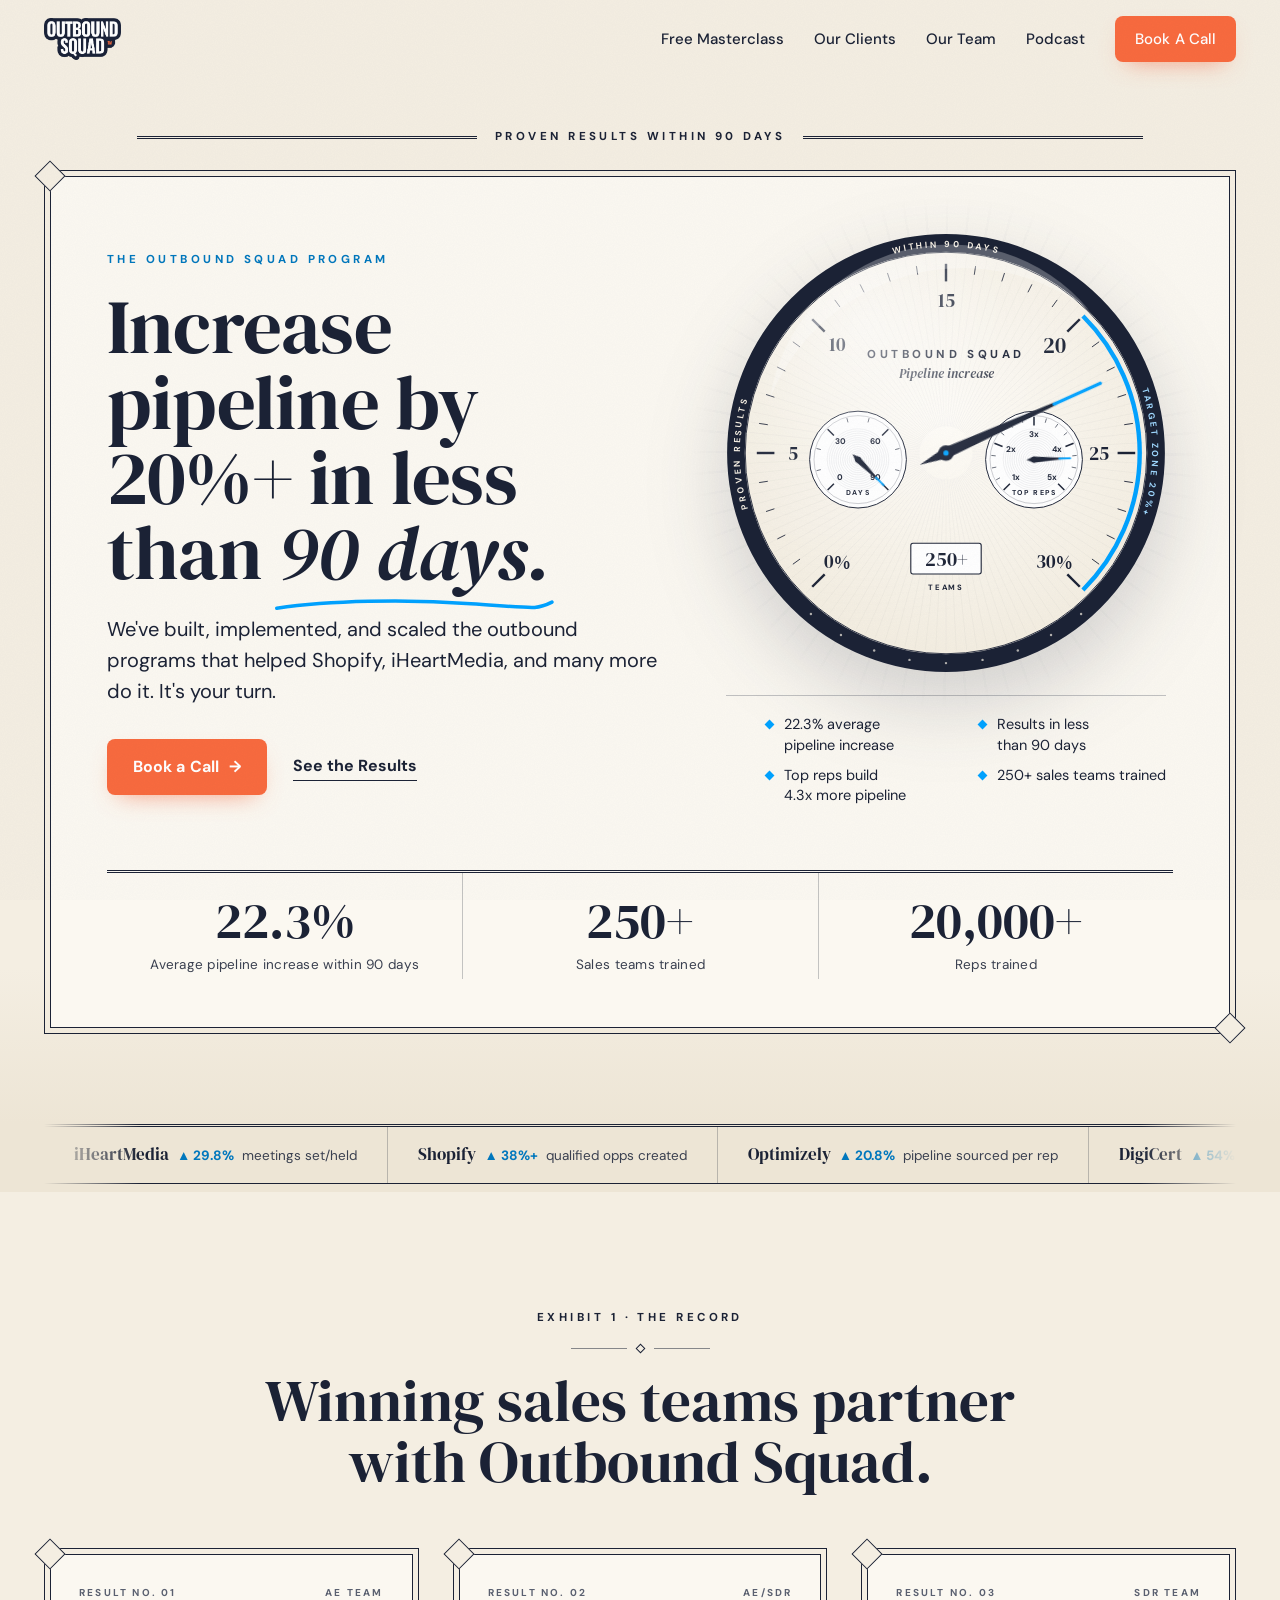
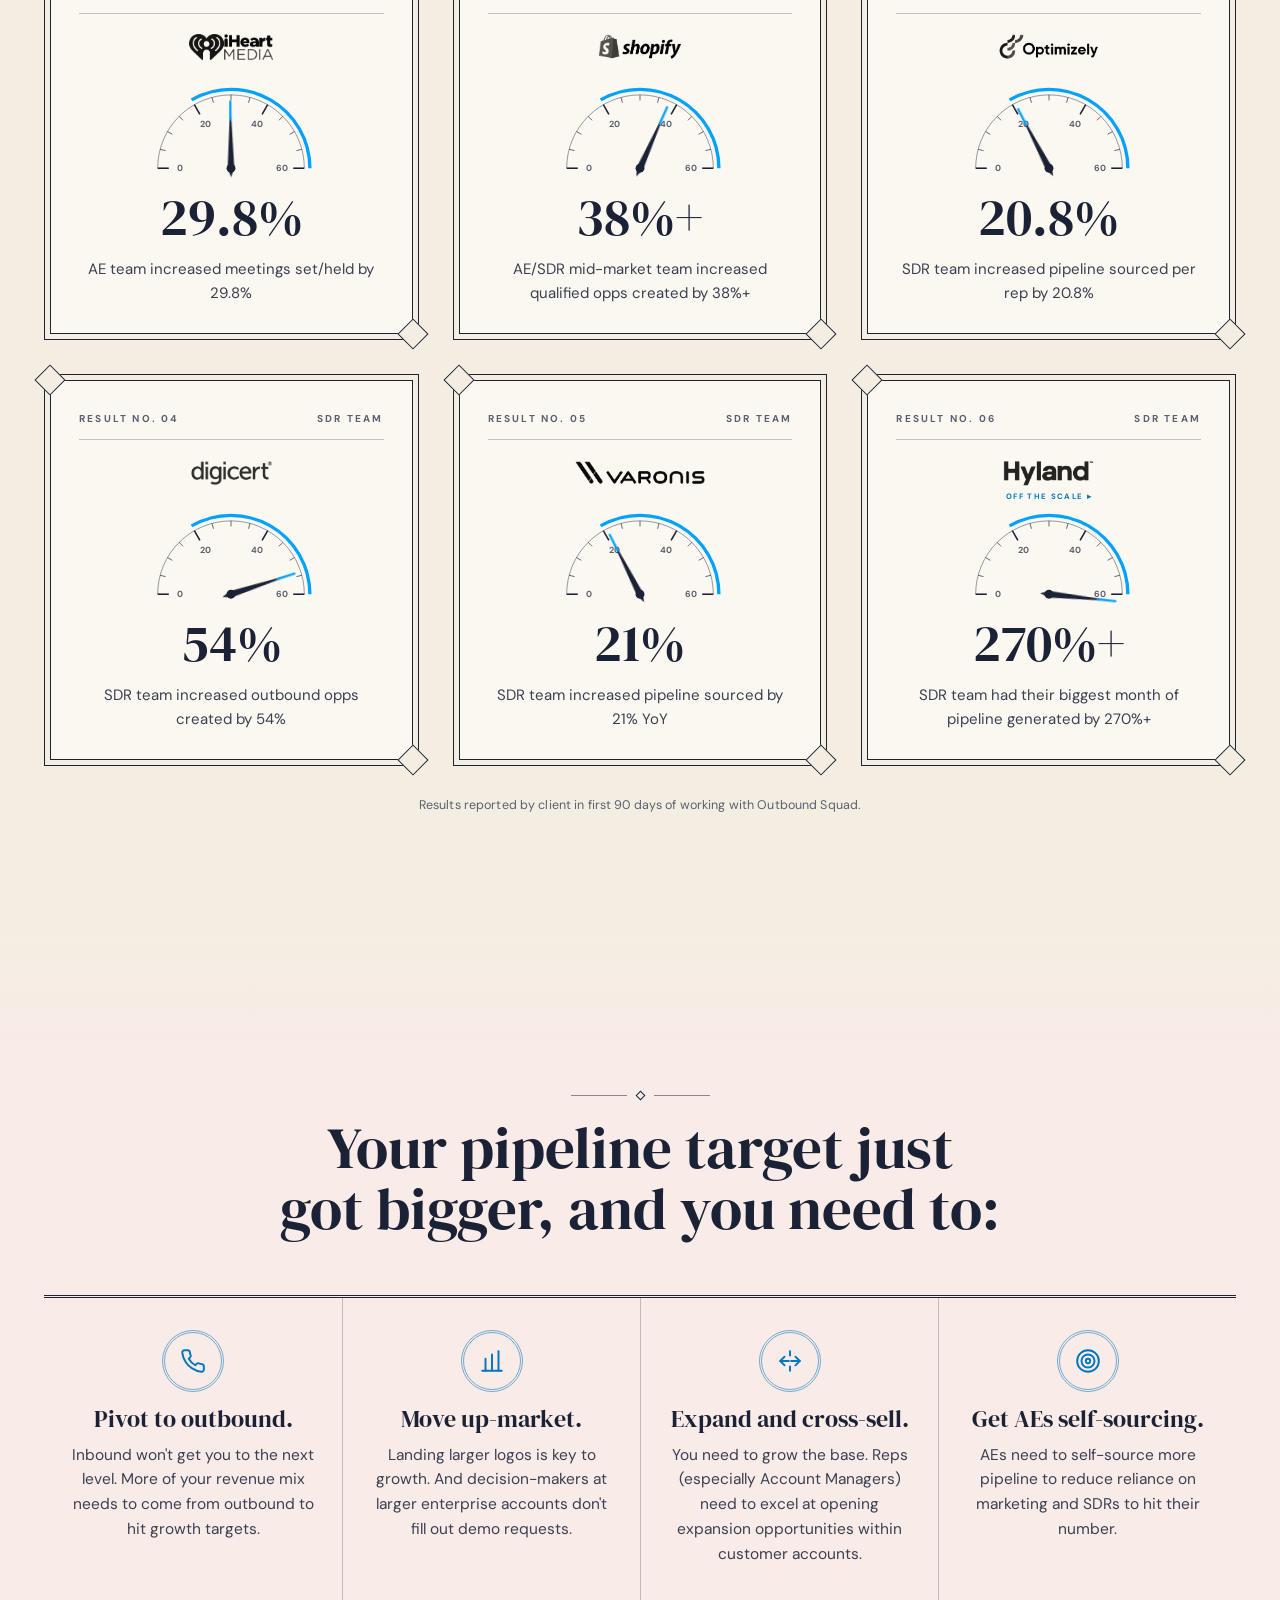
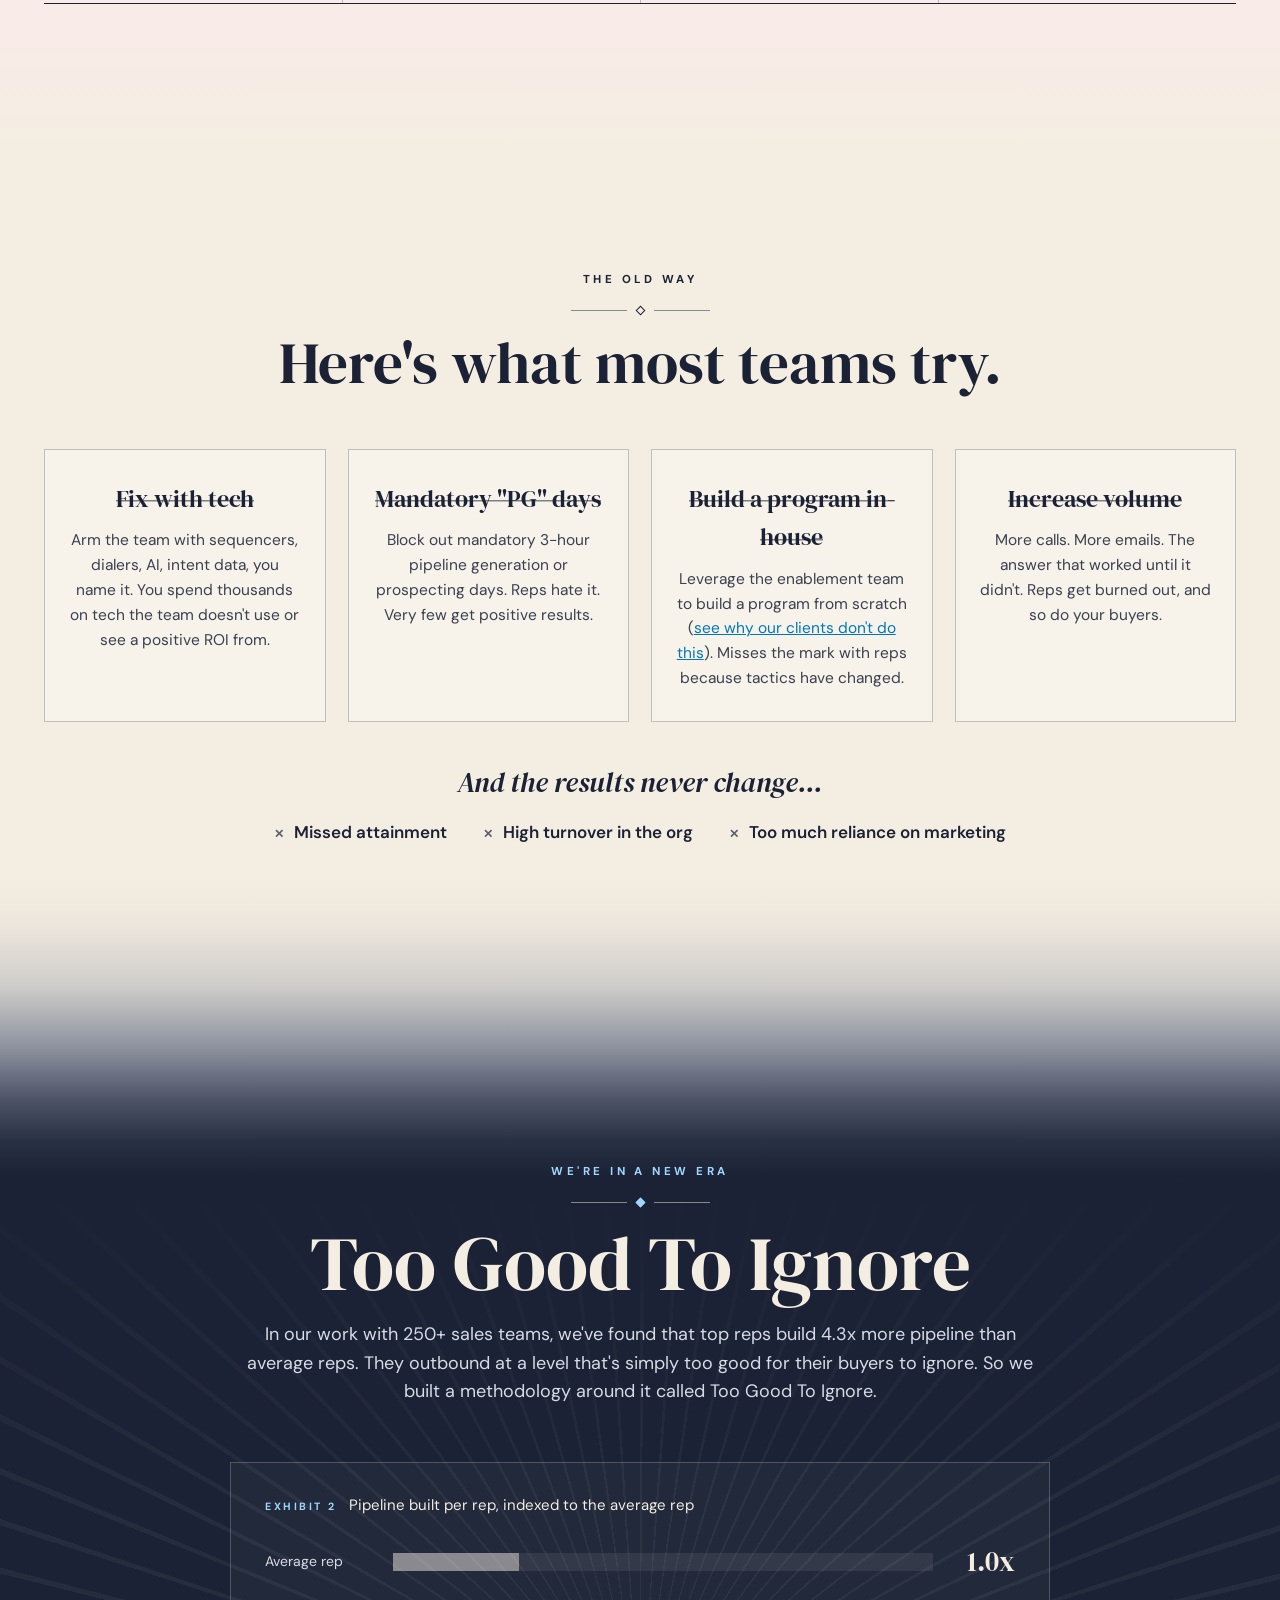
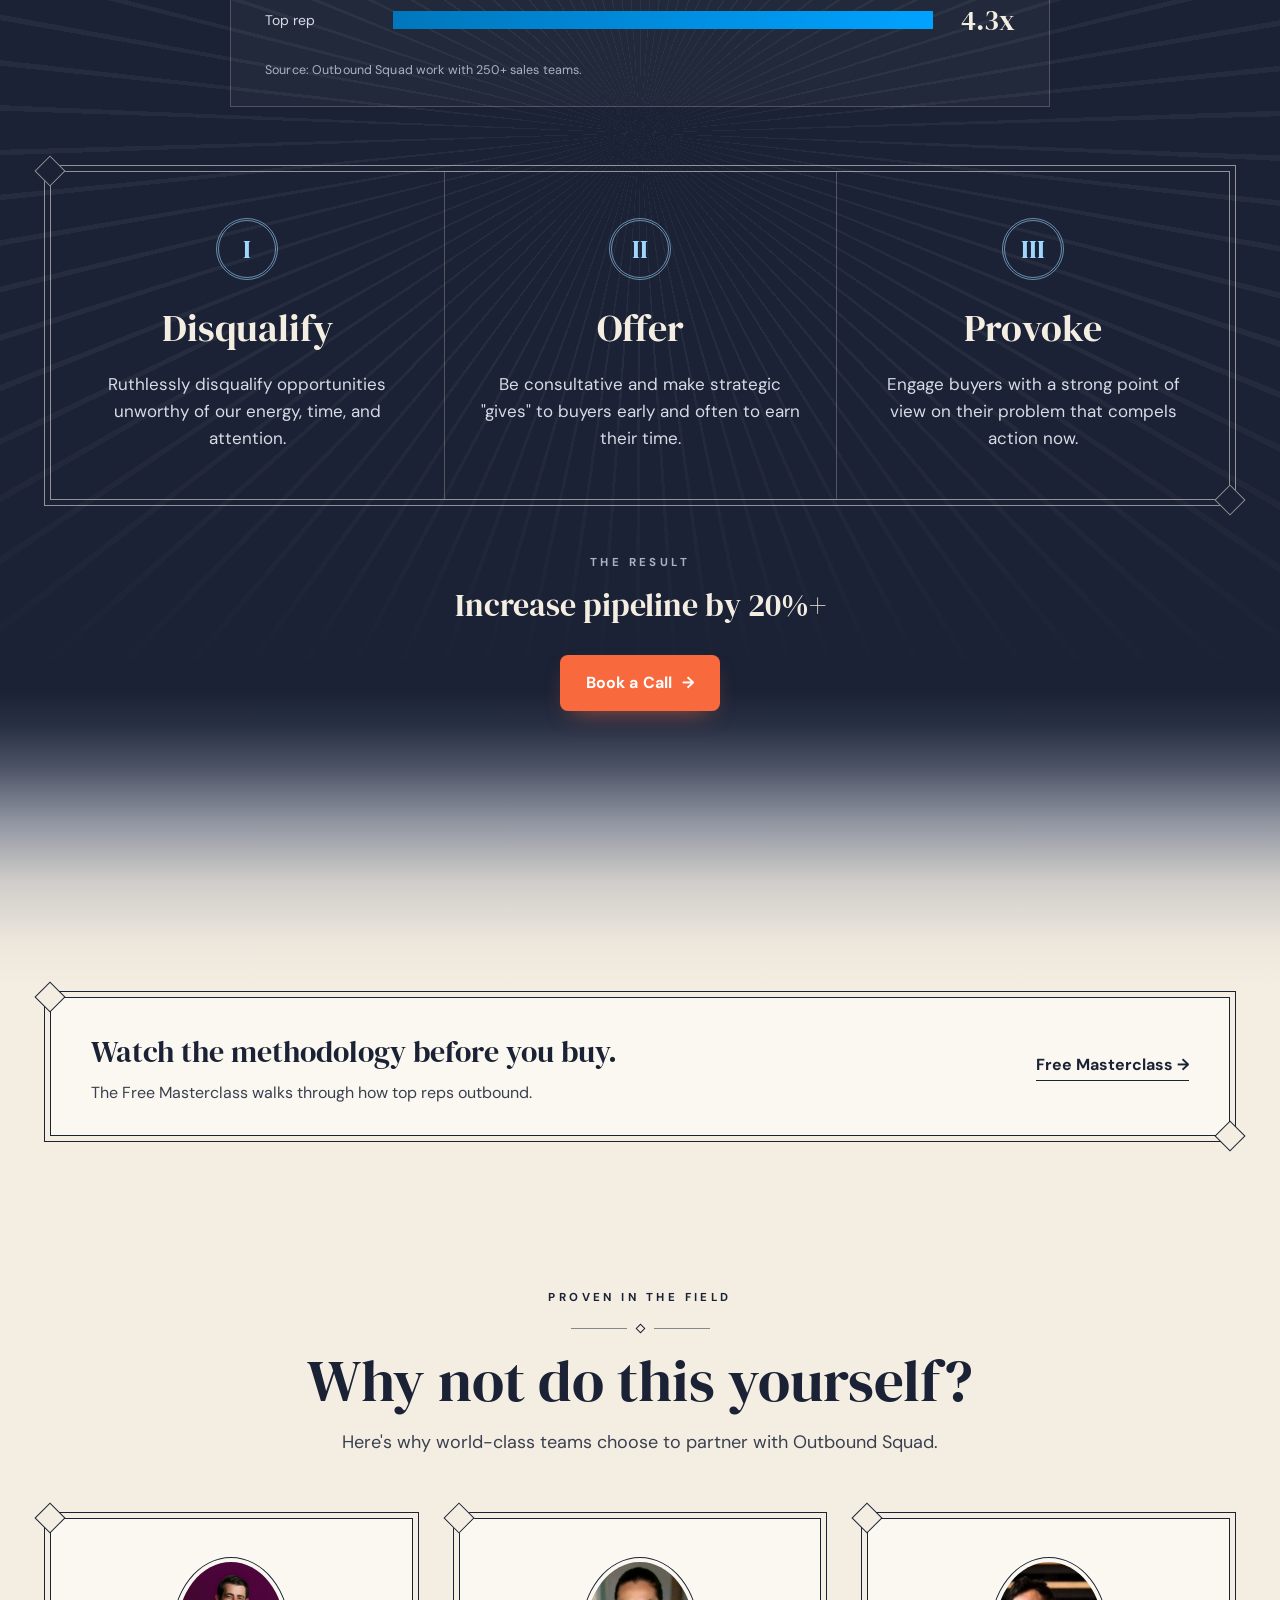
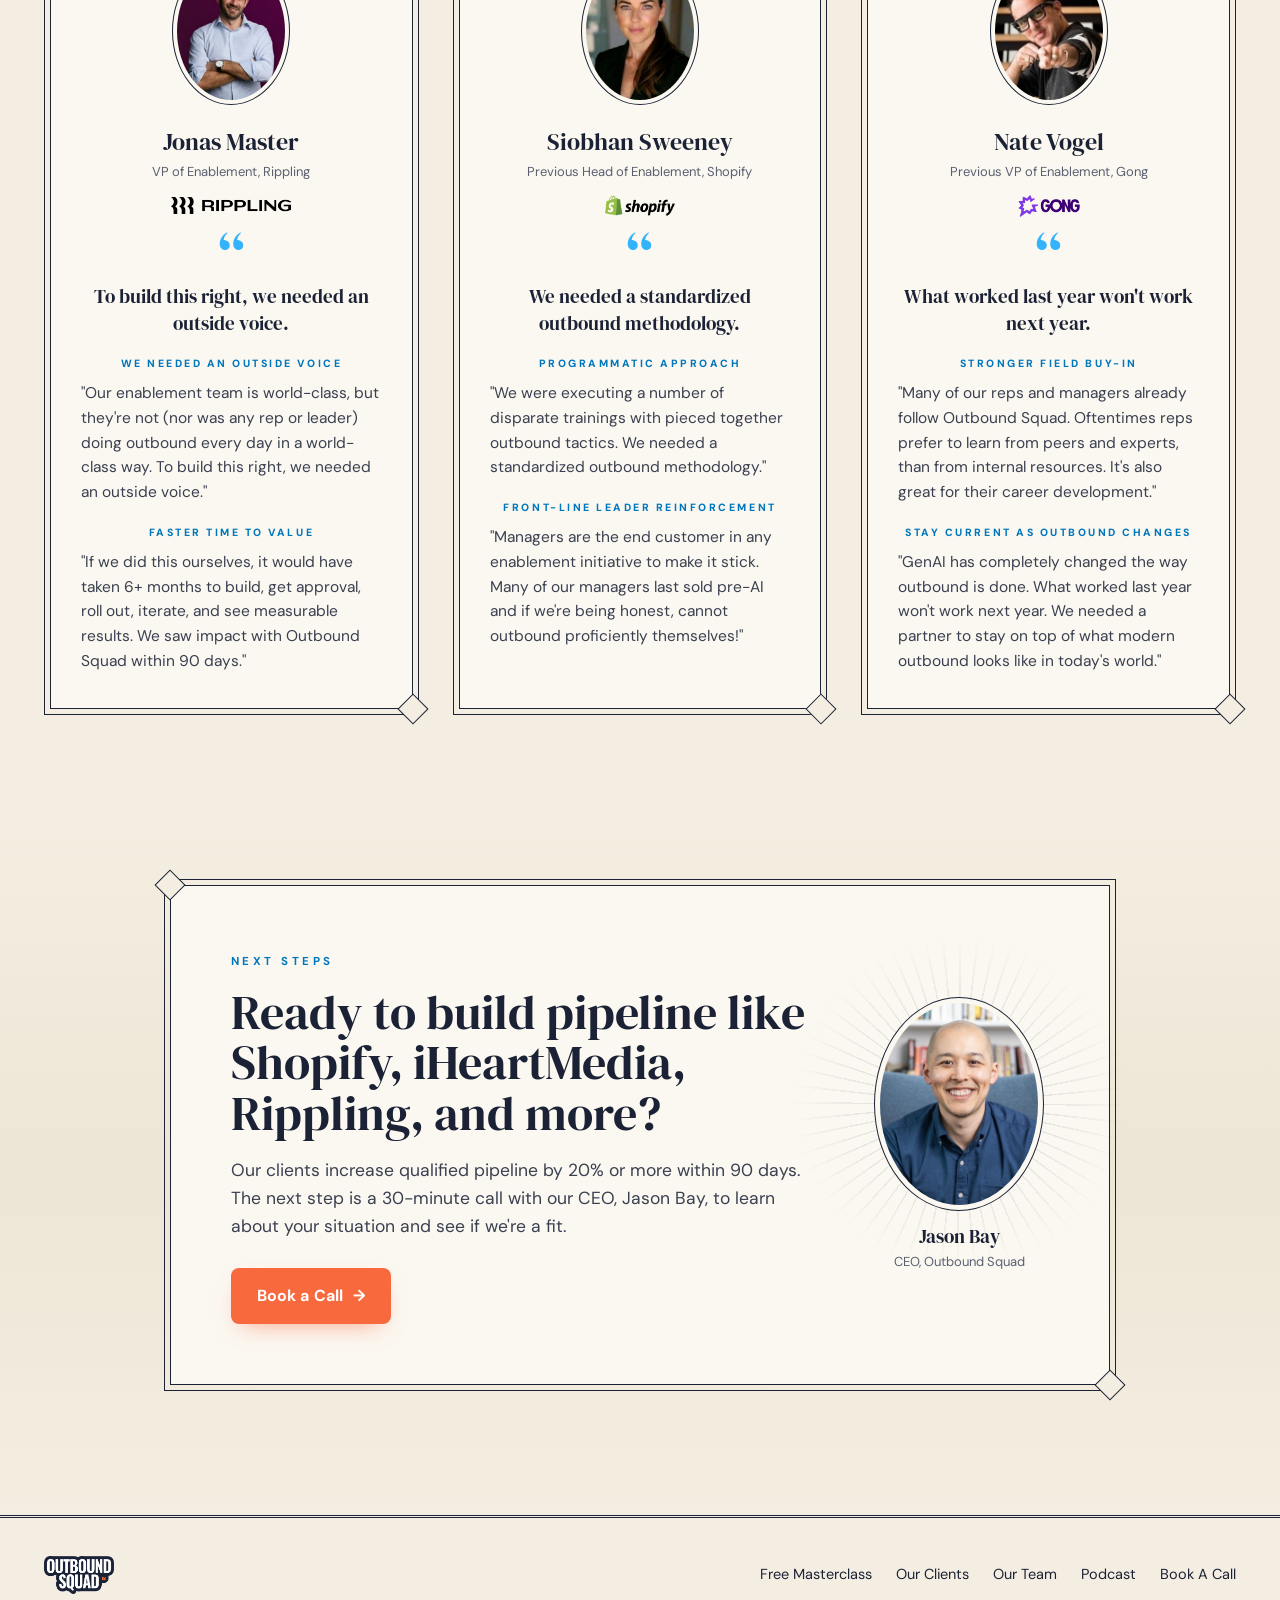
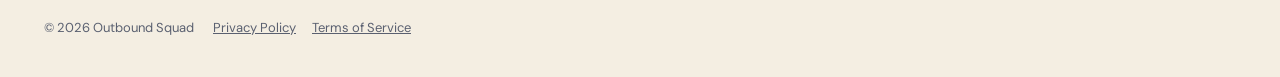
==== index.html @ 705bd8e2 "Chronometer redesign: home, clients, team, contact (staging)" ====
<!DOCTYPE html>
<html lang="en">
<head>
<meta charset="UTF-8">
<meta name="viewport" content="width=device-width, initial-scale=1.0">
<title>Outbound Squad | Fix Your Outbound</title>
<meta name="description" content="Build an unstoppable outbound machine. Outbound Squad has helped 250+ B2B sales teams increase qualified pipeline by 20%+ within 90 days.">
<link rel="icon" type="image/png" href="/favicon.png">
<link rel="preconnect" href="https://fonts.googleapis.com">
<link rel="preconnect" href="https://fonts.gstatic.com" crossorigin>
<link href="https://fonts.googleapis.com/css2?family=DM+Sans:ital,opsz,wght@0,9..40,400;0,9..40,500;0,9..40,600;0,9..40,700;0,9..40,800;1,9..40,400&family=DM+Serif+Display:ital@0;1&display=swap" rel="stylesheet">
<link rel="stylesheet" href="/assets/site/base.css">
<link rel="stylesheet" href="/assets/site/theme.css">
<!-- Magellan AI tracking pixel (iHeartMedia radio + podcast attribution) -->
<script>
  (function(w, d, n){
      if (w.MAI) return;
      w.MAI = w.MAI || {emit: function() {(w.MAI.q = w.MAI.q || []).push(arguments);}};
      var e = d.createElement(n);
      e.async = 1;
      e.src = 'https://cdn.mgln.ai/pixel.min.js';
      var s = d.getElementsByTagName(n)[0];
      s.parentNode.insertBefore(e, s);
  })(window, document, 'script');
  MAI.emit('conf', '019e46ce8ab271c392fbd39cb44a87c6');
  MAI.emit('view');
</script>
</head>
<body>
<header class="nav">
  <div class="nav-inner">
    <a class="nav-logo" href="/" aria-label="Outbound Squad home"><img src="/assets/site/logo.png" alt="Outbound Squad"></a>
    <button class="nav-toggle" aria-label="Open menu" aria-expanded="false"><span></span><span></span><span></span></button>
    <ul class="nav-links">
      <li><a href="https://masterclass.outboundsquad.com/">Free Masterclass</a></li>
      <li><a href="/clients/">Our Clients</a></li>
      <li><a href="/our-team/">Our Team</a></li>
      <li><a href="/podcast/">Podcast</a></li>
      <li><a class="btn btn-primary" href="/contact/">Book A Call</a></li>
    </ul>
  </div>
</header>

<main id="top">

  <section class="front">
    <div class="container-wide">
      <div class="masthead"><div class="rule"><span class="caps">Proven results within 90 days</span></div></div>
      <div class="deco reveal">
        <div class="ad">
          <div>
            <span class="caps blue">The Outbound Squad program</span>
            <h1>Increase pipeline by 20%+ in less than <span class="it">90 days.<svg class="swash" viewBox="0 0 300 24" preserveAspectRatio="none" aria-hidden="true"><path d="M4 16 C 60 6, 140 4, 210 10 S 280 18, 296 8" /></svg></span></h1>
            <p class="dek">We've built, implemented, and scaled the outbound programs that helped Shopify, iHeartMedia, and many more do it. It's your turn.</p>
            <div class="ad-ctas">
              <a class="btn btn-primary" href="/contact/">Book a Call <span class="arrow">&rarr;</span></a>
              <a class="text-link" href="#results">See the Results</a>
            </div>
          </div>
          <div class="dial-wrap">
            <svg class="dial" viewBox="0 0 400 400" role="img" aria-label="Performance dial reading a 22.3% average pipeline increase, with complications for results in less than 90 days, top reps building 4.3x more pipeline, and 250+ teams"><defs><radialGradient id="glare" cx="30%" cy="18%" r="75%"><stop offset="0" stop-color="#fff" stop-opacity="0.55"/><stop offset="0.45" stop-color="#fff" stop-opacity="0.08"/><stop offset="1" stop-color="#fff" stop-opacity="0"/></radialGradient><radialGradient id="face" cx="50%" cy="42%" r="60%"><stop offset="0" stop-color="#FFFDF8"/><stop offset="1" stop-color="#F3EDE0"/></radialGradient><path id="bz-r" d="M334.4,65.6 A190,190 0 0 1 334.4,334.4"/><path id="bz-l" d="M65.6,334.4 A190,190 0 0 1 65.6,65.6"/><path id="bz-t" d="M88.3,46.3 A190,190 0 0 1 311.7,46.3"/></defs><circle cx="200" cy="200" r="191" fill="none" stroke="#1B2235" stroke-width="16"/><circle cx="322.8" cy="346.3" r="1.1" fill="#F4EEE2" opacity="0.7"/><circle cx="295.5" cy="365.4" r="1.1" fill="#F4EEE2" opacity="0.7"/><circle cx="265.3" cy="379.5" r="1.1" fill="#F4EEE2" opacity="0.7"/><circle cx="233.2" cy="388.1" r="1.1" fill="#F4EEE2" opacity="0.7"/><circle cx="200.0" cy="391.0" r="1.1" fill="#F4EEE2" opacity="0.7"/><circle cx="166.8" cy="388.1" r="1.1" fill="#F4EEE2" opacity="0.7"/><circle cx="134.7" cy="379.5" r="1.1" fill="#F4EEE2" opacity="0.7"/><circle cx="104.5" cy="365.4" r="1.1" fill="#F4EEE2" opacity="0.7"/><circle cx="77.2" cy="346.3" r="1.1" fill="#F4EEE2" opacity="0.7"/><circle cx="200" cy="200" r="182.5" fill="url(#face)" stroke="#1B2235" stroke-width="0.8"/><g stroke="#1B2235" stroke-width="0.35" opacity="0.07"><line x1="200.0" y1="176.0" x2="200.0" y2="20.0"/><line x1="201.3" y1="176.0" x2="209.4" y2="20.2"/><line x1="202.5" y1="176.1" x2="218.8" y2="21.0"/><line x1="203.8" y1="176.3" x2="228.2" y2="22.2"/><line x1="205.0" y1="176.5" x2="237.4" y2="23.9"/><line x1="206.2" y1="176.8" x2="246.6" y2="26.1"/><line x1="207.4" y1="177.2" x2="255.6" y2="28.8"/><line x1="208.6" y1="177.6" x2="264.5" y2="32.0"/><line x1="209.8" y1="178.1" x2="273.2" y2="35.6"/><line x1="210.9" y1="178.6" x2="281.7" y2="39.6"/><line x1="212.0" y1="179.2" x2="290.0" y2="44.1"/><line x1="213.1" y1="179.9" x2="298.0" y2="49.0"/><line x1="214.1" y1="180.6" x2="305.8" y2="54.4"/><line x1="215.1" y1="181.3" x2="313.3" y2="60.1"/><line x1="216.1" y1="182.2" x2="320.4" y2="66.2"/><line x1="217.0" y1="183.0" x2="327.3" y2="72.7"/><line x1="217.8" y1="183.9" x2="333.8" y2="79.6"/><line x1="218.7" y1="184.9" x2="339.9" y2="86.7"/><line x1="219.4" y1="185.9" x2="345.6" y2="94.2"/><line x1="220.1" y1="186.9" x2="351.0" y2="102.0"/><line x1="220.8" y1="188.0" x2="355.9" y2="110.0"/><line x1="221.4" y1="189.1" x2="360.4" y2="118.3"/><line x1="221.9" y1="190.2" x2="364.4" y2="126.8"/><line x1="222.4" y1="191.4" x2="368.0" y2="135.5"/><line x1="222.8" y1="192.6" x2="371.2" y2="144.4"/><line x1="223.2" y1="193.8" x2="373.9" y2="153.4"/><line x1="223.5" y1="195.0" x2="376.1" y2="162.6"/><line x1="223.7" y1="196.2" x2="377.8" y2="171.8"/><line x1="223.9" y1="197.5" x2="379.0" y2="181.2"/><line x1="224.0" y1="198.7" x2="379.8" y2="190.6"/><line x1="224.0" y1="200.0" x2="380.0" y2="200.0"/><line x1="224.0" y1="201.3" x2="379.8" y2="209.4"/><line x1="223.9" y1="202.5" x2="379.0" y2="218.8"/><line x1="223.7" y1="203.8" x2="377.8" y2="228.2"/><line x1="223.5" y1="205.0" x2="376.1" y2="237.4"/><line x1="223.2" y1="206.2" x2="373.9" y2="246.6"/><line x1="222.8" y1="207.4" x2="371.2" y2="255.6"/><line x1="222.4" y1="208.6" x2="368.0" y2="264.5"/><line x1="221.9" y1="209.8" x2="364.4" y2="273.2"/><line x1="221.4" y1="210.9" x2="360.4" y2="281.7"/><line x1="220.8" y1="212.0" x2="355.9" y2="290.0"/><line x1="220.1" y1="213.1" x2="351.0" y2="298.0"/><line x1="219.4" y1="214.1" x2="345.6" y2="305.8"/><line x1="218.7" y1="215.1" x2="339.9" y2="313.3"/><line x1="217.8" y1="216.1" x2="333.8" y2="320.4"/><line x1="217.0" y1="217.0" x2="327.3" y2="327.3"/><line x1="216.1" y1="217.8" x2="320.4" y2="333.8"/><line x1="215.1" y1="218.7" x2="313.3" y2="339.9"/><line x1="214.1" y1="219.4" x2="305.8" y2="345.6"/><line x1="213.1" y1="220.1" x2="298.0" y2="351.0"/><line x1="212.0" y1="220.8" x2="290.0" y2="355.9"/><line x1="210.9" y1="221.4" x2="281.7" y2="360.4"/><line x1="209.8" y1="221.9" x2="273.2" y2="364.4"/><line x1="208.6" y1="222.4" x2="264.5" y2="368.0"/><line x1="207.4" y1="222.8" x2="255.6" y2="371.2"/><line x1="206.2" y1="223.2" x2="246.6" y2="373.9"/><line x1="205.0" y1="223.5" x2="237.4" y2="376.1"/><line x1="203.8" y1="223.7" x2="228.2" y2="377.8"/><line x1="202.5" y1="223.9" x2="218.8" y2="379.0"/><line x1="201.3" y1="224.0" x2="209.4" y2="379.8"/><line x1="200.0" y1="224.0" x2="200.0" y2="380.0"/><line x1="198.7" y1="224.0" x2="190.6" y2="379.8"/><line x1="197.5" y1="223.9" x2="181.2" y2="379.0"/><line x1="196.2" y1="223.7" x2="171.8" y2="377.8"/><line x1="195.0" y1="223.5" x2="162.6" y2="376.1"/><line x1="193.8" y1="223.2" x2="153.4" y2="373.9"/><line x1="192.6" y1="222.8" x2="144.4" y2="371.2"/><line x1="191.4" y1="222.4" x2="135.5" y2="368.0"/><line x1="190.2" y1="221.9" x2="126.8" y2="364.4"/><line x1="189.1" y1="221.4" x2="118.3" y2="360.4"/><line x1="188.0" y1="220.8" x2="110.0" y2="355.9"/><line x1="186.9" y1="220.1" x2="102.0" y2="351.0"/><line x1="185.9" y1="219.4" x2="94.2" y2="345.6"/><line x1="184.9" y1="218.7" x2="86.7" y2="339.9"/><line x1="183.9" y1="217.8" x2="79.6" y2="333.8"/><line x1="183.0" y1="217.0" x2="72.7" y2="327.3"/><line x1="182.2" y1="216.1" x2="66.2" y2="320.4"/><line x1="181.3" y1="215.1" x2="60.1" y2="313.3"/><line x1="180.6" y1="214.1" x2="54.4" y2="305.8"/><line x1="179.9" y1="213.1" x2="49.0" y2="298.0"/><line x1="179.2" y1="212.0" x2="44.1" y2="290.0"/><line x1="178.6" y1="210.9" x2="39.6" y2="281.7"/><line x1="178.1" y1="209.8" x2="35.6" y2="273.2"/><line x1="177.6" y1="208.6" x2="32.0" y2="264.5"/><line x1="177.2" y1="207.4" x2="28.8" y2="255.6"/><line x1="176.8" y1="206.2" x2="26.1" y2="246.6"/><line x1="176.5" y1="205.0" x2="23.9" y2="237.4"/><line x1="176.3" y1="203.8" x2="22.2" y2="228.2"/><line x1="176.1" y1="202.5" x2="21.0" y2="218.8"/><line x1="176.0" y1="201.3" x2="20.2" y2="209.4"/><line x1="176.0" y1="200.0" x2="20.0" y2="200.0"/><line x1="176.0" y1="198.7" x2="20.2" y2="190.6"/><line x1="176.1" y1="197.5" x2="21.0" y2="181.2"/><line x1="176.3" y1="196.2" x2="22.2" y2="171.8"/><line x1="176.5" y1="195.0" x2="23.9" y2="162.6"/><line x1="176.8" y1="193.8" x2="26.1" y2="153.4"/><line x1="177.2" y1="192.6" x2="28.8" y2="144.4"/><line x1="177.6" y1="191.4" x2="32.0" y2="135.5"/><line x1="178.1" y1="190.2" x2="35.6" y2="126.8"/><line x1="178.6" y1="189.1" x2="39.6" y2="118.3"/><line x1="179.2" y1="188.0" x2="44.1" y2="110.0"/><line x1="179.9" y1="186.9" x2="49.0" y2="102.0"/><line x1="180.6" y1="185.9" x2="54.4" y2="94.2"/><line x1="181.3" y1="184.9" x2="60.1" y2="86.7"/><line x1="182.2" y1="183.9" x2="66.2" y2="79.6"/><line x1="183.0" y1="183.0" x2="72.7" y2="72.7"/><line x1="183.9" y1="182.2" x2="79.6" y2="66.2"/><line x1="184.9" y1="181.3" x2="86.7" y2="60.1"/><line x1="185.9" y1="180.6" x2="94.2" y2="54.4"/><line x1="186.9" y1="179.9" x2="102.0" y2="49.0"/><line x1="188.0" y1="179.2" x2="110.0" y2="44.1"/><line x1="189.1" y1="178.6" x2="118.3" y2="39.6"/><line x1="190.2" y1="178.1" x2="126.8" y2="35.6"/><line x1="191.4" y1="177.6" x2="135.5" y2="32.0"/><line x1="192.6" y1="177.2" x2="144.4" y2="28.8"/><line x1="193.8" y1="176.8" x2="153.4" y2="26.1"/><line x1="195.0" y1="176.5" x2="162.6" y2="23.9"/><line x1="196.2" y1="176.3" x2="171.8" y2="22.2"/><line x1="197.5" y1="176.1" x2="181.2" y2="21.0"/><line x1="198.7" y1="176.0" x2="190.6" y2="20.2"/></g><text font-family="DM Sans, sans-serif" font-weight="700" font-size="8" letter-spacing="2.6" fill="#9FD8FF"><textPath href="#bz-r" startOffset="50%" text-anchor="middle" dominant-baseline="central">TARGET ZONE 20%+</textPath></text><text font-family="DM Sans, sans-serif" font-weight="700" font-size="8" letter-spacing="2.6" fill="#F4EEE2"><textPath href="#bz-l" startOffset="50%" text-anchor="middle" dominant-baseline="central">PROVEN RESULTS</textPath></text><text font-family="DM Sans, sans-serif" font-weight="700" font-size="8" letter-spacing="2.6" fill="#F4EEE2"><textPath href="#bz-t" startOffset="50%" text-anchor="middle" dominant-baseline="central">WITHIN 90 DAYS</textPath></text><path d="M324.5,75.5 A176,176 0 0 1 324.5,324.5" fill="none" stroke="#00A2FF" stroke-width="4"/><line x1="78.4" y1="321.6" x2="89.7" y2="310.3" stroke="#1B2235" stroke-width="2.2"/><text x="101.7" y="298.3" font-family="DM Serif Display, Georgia, serif" font-size="17" fill="#1B2235" text-anchor="middle" dominant-baseline="central">0%</text><line x1="60.8" y1="301.1" x2="67.3" y2="296.4" stroke="#1B2235" stroke-width="0.8"/><line x1="46.7" y1="278.1" x2="53.9" y2="274.5" stroke="#1B2235" stroke-width="0.8"/><line x1="36.4" y1="253.2" x2="44.0" y2="250.7" stroke="#1B2235" stroke-width="0.8"/><line x1="30.1" y1="226.9" x2="38.0" y2="225.7" stroke="#1B2235" stroke-width="0.8"/><line x1="28.0" y1="200.0" x2="44.0" y2="200.0" stroke="#1B2235" stroke-width="2.2"/><text x="61.0" y="200.0" font-family="DM Serif Display, Georgia, serif" font-size="17" fill="#1B2235" text-anchor="middle" dominant-baseline="central">5</text><line x1="30.1" y1="173.1" x2="38.0" y2="174.3" stroke="#1B2235" stroke-width="0.8"/><line x1="36.4" y1="146.8" x2="44.0" y2="149.3" stroke="#1B2235" stroke-width="0.8"/><line x1="46.7" y1="121.9" x2="53.9" y2="125.5" stroke="#1B2235" stroke-width="0.8"/><line x1="60.8" y1="98.9" x2="67.3" y2="103.6" stroke="#1B2235" stroke-width="0.8"/><line x1="78.4" y1="78.4" x2="89.7" y2="89.7" stroke="#1B2235" stroke-width="2.2"/><text x="101.7" y="101.7" font-family="DM Serif Display, Georgia, serif" font-size="17" fill="#1B2235" text-anchor="middle" dominant-baseline="central">10</text><line x1="98.9" y1="60.8" x2="103.6" y2="67.3" stroke="#1B2235" stroke-width="0.8"/><line x1="121.9" y1="46.7" x2="125.5" y2="53.9" stroke="#1B2235" stroke-width="0.8"/><line x1="146.8" y1="36.4" x2="149.3" y2="44.0" stroke="#1B2235" stroke-width="0.8"/><line x1="173.1" y1="30.1" x2="174.3" y2="38.0" stroke="#1B2235" stroke-width="0.8"/><line x1="200.0" y1="28.0" x2="200.0" y2="44.0" stroke="#1B2235" stroke-width="2.2"/><text x="200.0" y="61.0" font-family="DM Serif Display, Georgia, serif" font-size="17" fill="#1B2235" text-anchor="middle" dominant-baseline="central">15</text><line x1="226.9" y1="30.1" x2="225.7" y2="38.0" stroke="#1B2235" stroke-width="0.8"/><line x1="253.2" y1="36.4" x2="250.7" y2="44.0" stroke="#1B2235" stroke-width="0.8"/><line x1="278.1" y1="46.7" x2="274.5" y2="53.9" stroke="#1B2235" stroke-width="0.8"/><line x1="301.1" y1="60.8" x2="296.4" y2="67.3" stroke="#1B2235" stroke-width="0.8"/><line x1="321.6" y1="78.4" x2="310.3" y2="89.7" stroke="#1B2235" stroke-width="2.2"/><text x="298.3" y="101.7" font-family="DM Serif Display, Georgia, serif" font-size="20" fill="#1B2235" text-anchor="middle" dominant-baseline="central">20</text><line x1="339.2" y1="98.9" x2="332.7" y2="103.6" stroke="#1B2235" stroke-width="0.8"/><line x1="353.3" y1="121.9" x2="346.1" y2="125.5" stroke="#1B2235" stroke-width="0.8"/><line x1="363.6" y1="146.8" x2="356.0" y2="149.3" stroke="#1B2235" stroke-width="0.8"/><line x1="369.9" y1="173.1" x2="362.0" y2="174.3" stroke="#1B2235" stroke-width="0.8"/><line x1="372.0" y1="200.0" x2="356.0" y2="200.0" stroke="#1B2235" stroke-width="2.2"/><text x="339.0" y="200.0" font-family="DM Serif Display, Georgia, serif" font-size="17" fill="#1B2235" text-anchor="middle" dominant-baseline="central">25</text><line x1="369.9" y1="226.9" x2="362.0" y2="225.7" stroke="#1B2235" stroke-width="0.8"/><line x1="363.6" y1="253.2" x2="356.0" y2="250.7" stroke="#1B2235" stroke-width="0.8"/><line x1="353.3" y1="278.1" x2="346.1" y2="274.5" stroke="#1B2235" stroke-width="0.8"/><line x1="339.2" y1="301.1" x2="332.7" y2="296.4" stroke="#1B2235" stroke-width="0.8"/><line x1="321.6" y1="321.6" x2="310.3" y2="310.3" stroke="#1B2235" stroke-width="2.2"/><text x="298.3" y="298.3" font-family="DM Serif Display, Georgia, serif" font-size="17" fill="#1B2235" text-anchor="middle" dominant-baseline="central">30%</text><text x="200.0" y="110.0" font-family="DM Sans, sans-serif" font-weight="700" font-size="10.5" fill="#1B2235" text-anchor="middle" dominant-baseline="central" letter-spacing="3.2">OUTBOUND SQUAD</text><text x="200.0" y="127.0" font-family="DM Serif Display, Georgia, serif" font-size="12" fill="#1B2235" text-anchor="middle" dominant-baseline="central" font-style="italic" opacity="0.85">Pipeline increase</text><circle cx="120" cy="206" r="44" fill="#fff" stroke="#1B2235" stroke-width="0.9"/><g fill="none" stroke="#1B2235" stroke-width="0.3" opacity="0.18"><circle cx="120" cy="206" r="4"/><circle cx="120" cy="206" r="6"/><circle cx="120" cy="206" r="8"/><circle cx="120" cy="206" r="10"/><circle cx="120" cy="206" r="12"/><circle cx="120" cy="206" r="14"/><circle cx="120" cy="206" r="16"/><circle cx="120" cy="206" r="18"/><circle cx="120" cy="206" r="20"/><circle cx="120" cy="206" r="22"/><circle cx="120" cy="206" r="24"/><circle cx="120" cy="206" r="26"/><circle cx="120" cy="206" r="28"/></g><circle cx="120" cy="206" r="40" fill="none" stroke="#1B2235" stroke-width="0.4" opacity="0.5"/><line x1="92.4" y1="233.6" x2="98.1" y2="227.9" stroke="#1B2235" stroke-width="1.4"/><line x1="82.3" y1="216.1" x2="86.2" y2="215.1" stroke="#1B2235" stroke-width="0.6"/><line x1="82.3" y1="195.9" x2="86.2" y2="196.9" stroke="#1B2235" stroke-width="0.6"/><line x1="92.4" y1="178.4" x2="98.1" y2="184.1" stroke="#1B2235" stroke-width="1.4"/><line x1="109.9" y1="168.3" x2="110.9" y2="172.2" stroke="#1B2235" stroke-width="0.6"/><line x1="130.1" y1="168.3" x2="129.1" y2="172.2" stroke="#1B2235" stroke-width="0.6"/><line x1="147.6" y1="178.4" x2="141.9" y2="184.1" stroke="#1B2235" stroke-width="1.4"/><line x1="157.7" y1="195.9" x2="153.8" y2="196.9" stroke="#1B2235" stroke-width="0.6"/><line x1="157.7" y1="216.1" x2="153.8" y2="215.1" stroke="#1B2235" stroke-width="0.6"/><line x1="147.6" y1="233.6" x2="141.9" y2="227.9" stroke="#1B2235" stroke-width="1.4"/><text x="103.7" y="222.3" font-family="DM Sans, sans-serif" font-weight="700" font-size="7.5" fill="#1B2235" text-anchor="middle" dominant-baseline="central">0</text><text x="103.7" y="189.7" font-family="DM Sans, sans-serif" font-weight="700" font-size="7.5" fill="#1B2235" text-anchor="middle" dominant-baseline="central">30</text><text x="136.3" y="189.7" font-family="DM Sans, sans-serif" font-weight="700" font-size="7.5" fill="#1B2235" text-anchor="middle" dominant-baseline="central">60</text><text x="136.3" y="222.3" font-family="DM Sans, sans-serif" font-weight="700" font-size="7.5" fill="#1B2235" text-anchor="middle" dominant-baseline="central">90</text><text x="120.0" y="236.0" font-family="DM Sans, sans-serif" font-weight="700" font-size="6.5" fill="#1B2235" text-anchor="middle" dominant-baseline="central" letter-spacing="1.4">DAYS</text><g class="needle sub" style="--from:-135deg;--to:135.0deg;transform-origin:120px 206px"><polygon points="120.0,173.0 122.8,206.0 120.0,213.0 117.2,206.0" fill="#1B2235"/><line x1="120" y1="173" x2="120" y2="182.9" stroke="#00A2FF" stroke-width="1.7" stroke-linecap="round"/></g><circle cx="120" cy="206" r="2.6" fill="#1B2235"/><circle cx="280" cy="206" r="44" fill="#fff" stroke="#1B2235" stroke-width="0.9"/><g fill="none" stroke="#1B2235" stroke-width="0.3" opacity="0.18"><circle cx="280" cy="206" r="4"/><circle cx="280" cy="206" r="6"/><circle cx="280" cy="206" r="8"/><circle cx="280" cy="206" r="10"/><circle cx="280" cy="206" r="12"/><circle cx="280" cy="206" r="14"/><circle cx="280" cy="206" r="16"/><circle cx="280" cy="206" r="18"/><circle cx="280" cy="206" r="20"/><circle cx="280" cy="206" r="22"/><circle cx="280" cy="206" r="24"/><circle cx="280" cy="206" r="26"/><circle cx="280" cy="206" r="28"/></g><circle cx="280" cy="206" r="40" fill="none" stroke="#1B2235" stroke-width="0.4" opacity="0.5"/><line x1="252.4" y1="233.6" x2="258.1" y2="227.9" stroke="#1B2235" stroke-width="1.4"/><line x1="245.6" y1="224.4" x2="249.1" y2="222.5" stroke="#1B2235" stroke-width="0.6"/><line x1="241.7" y1="213.6" x2="245.7" y2="212.8" stroke="#1B2235" stroke-width="0.6"/><line x1="241.2" y1="202.2" x2="245.2" y2="202.6" stroke="#1B2235" stroke-width="0.6"/><line x1="244.0" y1="191.1" x2="251.4" y2="194.1" stroke="#1B2235" stroke-width="1.4"/><line x1="249.9" y1="181.3" x2="252.9" y2="183.8" stroke="#1B2235" stroke-width="0.6"/><line x1="258.3" y1="173.6" x2="260.6" y2="176.9" stroke="#1B2235" stroke-width="0.6"/><line x1="268.7" y1="168.7" x2="269.8" y2="172.5" stroke="#1B2235" stroke-width="0.6"/><line x1="280.0" y1="167.0" x2="280.0" y2="175.0" stroke="#1B2235" stroke-width="1.4"/><line x1="291.3" y1="168.7" x2="290.2" y2="172.5" stroke="#1B2235" stroke-width="0.6"/><line x1="301.7" y1="173.6" x2="299.4" y2="176.9" stroke="#1B2235" stroke-width="0.6"/><line x1="310.1" y1="181.3" x2="307.1" y2="183.8" stroke="#1B2235" stroke-width="0.6"/><line x1="316.0" y1="191.1" x2="308.6" y2="194.1" stroke="#1B2235" stroke-width="1.4"/><line x1="318.8" y1="202.2" x2="314.8" y2="202.6" stroke="#1B2235" stroke-width="0.6"/><line x1="318.3" y1="213.6" x2="314.3" y2="212.8" stroke="#1B2235" stroke-width="0.6"/><line x1="314.4" y1="224.4" x2="310.9" y2="222.5" stroke="#1B2235" stroke-width="0.6"/><line x1="307.6" y1="233.6" x2="301.9" y2="227.9" stroke="#1B2235" stroke-width="1.4"/><text x="263.7" y="222.3" font-family="DM Sans, sans-serif" font-weight="700" font-size="7.5" fill="#1B2235" text-anchor="middle" dominant-baseline="central">1x</text><text x="258.8" y="197.2" font-family="DM Sans, sans-serif" font-weight="700" font-size="7.5" fill="#1B2235" text-anchor="middle" dominant-baseline="central">2x</text><text x="280.0" y="183.0" font-family="DM Sans, sans-serif" font-weight="700" font-size="7.5" fill="#1B2235" text-anchor="middle" dominant-baseline="central">3x</text><text x="301.2" y="197.2" font-family="DM Sans, sans-serif" font-weight="700" font-size="7.5" fill="#1B2235" text-anchor="middle" dominant-baseline="central">4x</text><text x="296.3" y="222.3" font-family="DM Sans, sans-serif" font-weight="700" font-size="7.5" fill="#1B2235" text-anchor="middle" dominant-baseline="central">5x</text><text x="280.0" y="236.0" font-family="DM Sans, sans-serif" font-weight="700" font-size="6.5" fill="#1B2235" text-anchor="middle" dominant-baseline="central" letter-spacing="1.4">TOP REPS</text><g class="needle sub" style="--from:-135deg;--to:87.8deg;transform-origin:280px 206px"><polygon points="280.0,173.0 282.8,206.0 280.0,213.0 277.2,206.0" fill="#1B2235"/><line x1="280" y1="173" x2="280" y2="182.9" stroke="#00A2FF" stroke-width="1.7" stroke-linecap="round"/></g><circle cx="280" cy="206" r="2.6" fill="#1B2235"/><rect x="168" y="282" width="64" height="28" rx="2" fill="#fff" stroke="#1B2235" stroke-width="1"/><text x="200.0" y="296.5" font-family="DM Serif Display, Georgia, serif" font-size="18" fill="#1B2235" text-anchor="middle" dominant-baseline="central">250+</text><text x="200.0" y="322.0" font-family="DM Sans, sans-serif" font-weight="700" font-size="7" fill="#1B2235" text-anchor="middle" dominant-baseline="central" letter-spacing="1.8">TEAMS</text><g class="needle main" style="--from:-135deg;--to:65.7deg;transform-origin:200px 200px"><polygon points="200.0,46.0 205.0,200.0 200.0,226.0 195.0,200.0" fill="#1B2235"/><line x1="200" y1="46" x2="200" y2="92.2" stroke="#00A2FF" stroke-width="3.0" stroke-linecap="round"/></g><circle cx="200" cy="200" r="7" fill="#1B2235"/><circle cx="200" cy="200" r="2.4" fill="#00A2FF"/><path d="M 40 150 A 165 165 0 0 1 330 70 A 190 190 0 0 0 40 150 Z" fill="#fff" opacity="0.28"/><circle cx="200" cy="200" r="182" fill="url(#glare)" pointer-events="none"/></svg>
            <ul class="dial-list"><li>22.3% average pipeline increase</li><li>Results in less than 90 days</li><li>Top reps build 4.3x more pipeline</li><li>250+ sales teams trained</li></ul>
          </div>
          <div class="ticker">
            <div><b data-count="22.3" data-dec="1" data-suffix="%">22.3%</b><span>Average pipeline increase within 90 days</span></div>
            <div><b data-count="250" data-suffix="+">250+</b><span>Sales teams trained</span></div>
            <div><b data-count="20000" data-suffix="+">20,000+</b><span>Reps trained</span></div>
          </div>
        </div>
      </div>
    </div>
  </section>

  <section class="tape" aria-label="Client results ticker">
    <div class="container-wide"><div class="tape-inner"><div class="tape-track"><span class="tk"><b>iHeartMedia</b><em>&#9650; 29.8%</em>meetings set/held</span><span class="tk"><b>Shopify</b><em>&#9650; 38%+</em>qualified opps created</span><span class="tk"><b>Optimizely</b><em>&#9650; 20.8%</em>pipeline sourced per rep</span><span class="tk"><b>DigiCert</b><em>&#9650; 54%</em>outbound opps created</span><span class="tk"><b>Varonis</b><em>&#9650; 21%</em>pipeline sourced YoY</span><span class="tk"><b>Hyland</b><em>&#9650; 270%+</em>biggest month of pipeline</span><span aria-hidden="true" class="dup"><span class="tk"><b>iHeartMedia</b><em>&#9650; 29.8%</em>meetings set/held</span><span class="tk"><b>Shopify</b><em>&#9650; 38%+</em>qualified opps created</span><span class="tk"><b>Optimizely</b><em>&#9650; 20.8%</em>pipeline sourced per rep</span><span class="tk"><b>DigiCert</b><em>&#9650; 54%</em>outbound opps created</span><span class="tk"><b>Varonis</b><em>&#9650; 21%</em>pipeline sourced YoY</span><span class="tk"><b>Hyland</b><em>&#9650; 270%+</em>biggest month of pipeline</span></span></div></div></div>
  </section>

  <section class="section" id="results">
    <div class="container-wide">
      <div class="head reveal"><span class="caps">Exhibit 1 &middot; The record</span><div class="orn" aria-hidden="true"><i></i><b></b><i></i></div><h2>Winning sales teams partner with Outbound Squad.</h2></div>
      <div class="certs">
        <div class="deco cert reveal"><div class="no"><span>RESULT NO. 01</span><span>AE TEAM</span></div><img src="/assets/site/logos/iheartmedia.png" alt="iHeartMedia"><svg class="mini" viewBox="0 0 180 100" aria-hidden="true"><path d="M24.0,92.0 A66,66 0 0 1 156.0,92.0" fill="none" stroke="#1B2235" stroke-width="0.8" opacity="0.5"/><path d="M54.5,30.5 A71,71 0 0 1 161.0,92.0" fill="none" stroke="#00A2FF" stroke-width="3"/><line x1="24.0" y1="92.0" x2="34.0" y2="92.0" stroke="#1B2235" stroke-width="1.4"/><text x="44.0" y="92.0" font-family="DM Sans, sans-serif" font-weight="700" font-size="8" fill="#1B2235" text-anchor="middle" dominant-baseline="central" opacity="0.7">0</text><line x1="26.2" y1="74.9" x2="31.1" y2="76.2" stroke="#1B2235" stroke-width="0.6"/><line x1="32.8" y1="59.0" x2="37.2" y2="61.5" stroke="#1B2235" stroke-width="0.6"/><line x1="43.3" y1="45.3" x2="46.9" y2="48.9" stroke="#1B2235" stroke-width="0.6"/><line x1="57.0" y1="34.8" x2="62.0" y2="43.5" stroke="#1B2235" stroke-width="1.4"/><text x="67.0" y="52.2" font-family="DM Sans, sans-serif" font-weight="700" font-size="8" fill="#1B2235" text-anchor="middle" dominant-baseline="central" opacity="0.7">20</text><line x1="72.9" y1="28.2" x2="74.2" y2="33.1" stroke="#1B2235" stroke-width="0.6"/><line x1="90.0" y1="26.0" x2="90.0" y2="31.0" stroke="#1B2235" stroke-width="0.6"/><line x1="107.1" y1="28.2" x2="105.8" y2="33.1" stroke="#1B2235" stroke-width="0.6"/><line x1="123.0" y1="34.8" x2="118.0" y2="43.5" stroke="#1B2235" stroke-width="1.4"/><text x="113.0" y="52.2" font-family="DM Sans, sans-serif" font-weight="700" font-size="8" fill="#1B2235" text-anchor="middle" dominant-baseline="central" opacity="0.7">40</text><line x1="136.7" y1="45.3" x2="133.1" y2="48.9" stroke="#1B2235" stroke-width="0.6"/><line x1="147.2" y1="59.0" x2="142.8" y2="61.5" stroke="#1B2235" stroke-width="0.6"/><line x1="153.8" y1="74.9" x2="148.9" y2="76.2" stroke="#1B2235" stroke-width="0.6"/><line x1="156.0" y1="92.0" x2="146.0" y2="92.0" stroke="#1B2235" stroke-width="1.4"/><text x="136.0" y="92.0" font-family="DM Sans, sans-serif" font-weight="700" font-size="8" fill="#1B2235" text-anchor="middle" dominant-baseline="central" opacity="0.7">60</text><g class="needle" style="--from:-90deg;--to:-0.6deg;transform-origin:90px 92px"><polygon points="90,32 93,92 90,100 87,92" fill="#1B2235"/><line x1="90" y1="32" x2="90" y2="48" stroke="#00A2FF" stroke-width="2" stroke-linecap="round"/></g><circle cx="90" cy="92" r="4" fill="#1B2235"/></svg><b data-count="29.8" data-dec="1" data-suffix="%">29.8%</b><p>AE team increased meetings set/held by 29.8%</p></div>
        <div class="deco cert reveal"><div class="no"><span>RESULT NO. 02</span><span>AE/SDR</span></div><img src="/assets/site/logos/shopify.png" alt="Shopify"><svg class="mini" viewBox="0 0 180 100" aria-hidden="true"><path d="M24.0,92.0 A66,66 0 0 1 156.0,92.0" fill="none" stroke="#1B2235" stroke-width="0.8" opacity="0.5"/><path d="M54.5,30.5 A71,71 0 0 1 161.0,92.0" fill="none" stroke="#00A2FF" stroke-width="3"/><line x1="24.0" y1="92.0" x2="34.0" y2="92.0" stroke="#1B2235" stroke-width="1.4"/><text x="44.0" y="92.0" font-family="DM Sans, sans-serif" font-weight="700" font-size="8" fill="#1B2235" text-anchor="middle" dominant-baseline="central" opacity="0.7">0</text><line x1="26.2" y1="74.9" x2="31.1" y2="76.2" stroke="#1B2235" stroke-width="0.6"/><line x1="32.8" y1="59.0" x2="37.2" y2="61.5" stroke="#1B2235" stroke-width="0.6"/><line x1="43.3" y1="45.3" x2="46.9" y2="48.9" stroke="#1B2235" stroke-width="0.6"/><line x1="57.0" y1="34.8" x2="62.0" y2="43.5" stroke="#1B2235" stroke-width="1.4"/><text x="67.0" y="52.2" font-family="DM Sans, sans-serif" font-weight="700" font-size="8" fill="#1B2235" text-anchor="middle" dominant-baseline="central" opacity="0.7">20</text><line x1="72.9" y1="28.2" x2="74.2" y2="33.1" stroke="#1B2235" stroke-width="0.6"/><line x1="90.0" y1="26.0" x2="90.0" y2="31.0" stroke="#1B2235" stroke-width="0.6"/><line x1="107.1" y1="28.2" x2="105.8" y2="33.1" stroke="#1B2235" stroke-width="0.6"/><line x1="123.0" y1="34.8" x2="118.0" y2="43.5" stroke="#1B2235" stroke-width="1.4"/><text x="113.0" y="52.2" font-family="DM Sans, sans-serif" font-weight="700" font-size="8" fill="#1B2235" text-anchor="middle" dominant-baseline="central" opacity="0.7">40</text><line x1="136.7" y1="45.3" x2="133.1" y2="48.9" stroke="#1B2235" stroke-width="0.6"/><line x1="147.2" y1="59.0" x2="142.8" y2="61.5" stroke="#1B2235" stroke-width="0.6"/><line x1="153.8" y1="74.9" x2="148.9" y2="76.2" stroke="#1B2235" stroke-width="0.6"/><line x1="156.0" y1="92.0" x2="146.0" y2="92.0" stroke="#1B2235" stroke-width="1.4"/><text x="136.0" y="92.0" font-family="DM Sans, sans-serif" font-weight="700" font-size="8" fill="#1B2235" text-anchor="middle" dominant-baseline="central" opacity="0.7">60</text><g class="needle" style="--from:-90deg;--to:24.0deg;transform-origin:90px 92px"><polygon points="90,32 93,92 90,100 87,92" fill="#1B2235"/><line x1="90" y1="32" x2="90" y2="48" stroke="#00A2FF" stroke-width="2" stroke-linecap="round"/></g><circle cx="90" cy="92" r="4" fill="#1B2235"/></svg><b data-count="38" data-dec="0" data-suffix="%+">38%+</b><p>AE/SDR mid-market team increased qualified opps created by 38%+</p></div>
        <div class="deco cert reveal"><div class="no"><span>RESULT NO. 03</span><span>SDR TEAM</span></div><img src="/assets/site/logos/optimizely.png" alt="Optimizely"><svg class="mini" viewBox="0 0 180 100" aria-hidden="true"><path d="M24.0,92.0 A66,66 0 0 1 156.0,92.0" fill="none" stroke="#1B2235" stroke-width="0.8" opacity="0.5"/><path d="M54.5,30.5 A71,71 0 0 1 161.0,92.0" fill="none" stroke="#00A2FF" stroke-width="3"/><line x1="24.0" y1="92.0" x2="34.0" y2="92.0" stroke="#1B2235" stroke-width="1.4"/><text x="44.0" y="92.0" font-family="DM Sans, sans-serif" font-weight="700" font-size="8" fill="#1B2235" text-anchor="middle" dominant-baseline="central" opacity="0.7">0</text><line x1="26.2" y1="74.9" x2="31.1" y2="76.2" stroke="#1B2235" stroke-width="0.6"/><line x1="32.8" y1="59.0" x2="37.2" y2="61.5" stroke="#1B2235" stroke-width="0.6"/><line x1="43.3" y1="45.3" x2="46.9" y2="48.9" stroke="#1B2235" stroke-width="0.6"/><line x1="57.0" y1="34.8" x2="62.0" y2="43.5" stroke="#1B2235" stroke-width="1.4"/><text x="67.0" y="52.2" font-family="DM Sans, sans-serif" font-weight="700" font-size="8" fill="#1B2235" text-anchor="middle" dominant-baseline="central" opacity="0.7">20</text><line x1="72.9" y1="28.2" x2="74.2" y2="33.1" stroke="#1B2235" stroke-width="0.6"/><line x1="90.0" y1="26.0" x2="90.0" y2="31.0" stroke="#1B2235" stroke-width="0.6"/><line x1="107.1" y1="28.2" x2="105.8" y2="33.1" stroke="#1B2235" stroke-width="0.6"/><line x1="123.0" y1="34.8" x2="118.0" y2="43.5" stroke="#1B2235" stroke-width="1.4"/><text x="113.0" y="52.2" font-family="DM Sans, sans-serif" font-weight="700" font-size="8" fill="#1B2235" text-anchor="middle" dominant-baseline="central" opacity="0.7">40</text><line x1="136.7" y1="45.3" x2="133.1" y2="48.9" stroke="#1B2235" stroke-width="0.6"/><line x1="147.2" y1="59.0" x2="142.8" y2="61.5" stroke="#1B2235" stroke-width="0.6"/><line x1="153.8" y1="74.9" x2="148.9" y2="76.2" stroke="#1B2235" stroke-width="0.6"/><line x1="156.0" y1="92.0" x2="146.0" y2="92.0" stroke="#1B2235" stroke-width="1.4"/><text x="136.0" y="92.0" font-family="DM Sans, sans-serif" font-weight="700" font-size="8" fill="#1B2235" text-anchor="middle" dominant-baseline="central" opacity="0.7">60</text><g class="needle" style="--from:-90deg;--to:-27.6deg;transform-origin:90px 92px"><polygon points="90,32 93,92 90,100 87,92" fill="#1B2235"/><line x1="90" y1="32" x2="90" y2="48" stroke="#00A2FF" stroke-width="2" stroke-linecap="round"/></g><circle cx="90" cy="92" r="4" fill="#1B2235"/></svg><b data-count="20.8" data-dec="1" data-suffix="%">20.8%</b><p>SDR team increased pipeline sourced per rep by 20.8%</p></div>
        <div class="deco cert reveal"><div class="no"><span>RESULT NO. 04</span><span>SDR TEAM</span></div><img src="/assets/site/logos/digicert.png" alt="DigiCert"><svg class="mini" viewBox="0 0 180 100" aria-hidden="true"><path d="M24.0,92.0 A66,66 0 0 1 156.0,92.0" fill="none" stroke="#1B2235" stroke-width="0.8" opacity="0.5"/><path d="M54.5,30.5 A71,71 0 0 1 161.0,92.0" fill="none" stroke="#00A2FF" stroke-width="3"/><line x1="24.0" y1="92.0" x2="34.0" y2="92.0" stroke="#1B2235" stroke-width="1.4"/><text x="44.0" y="92.0" font-family="DM Sans, sans-serif" font-weight="700" font-size="8" fill="#1B2235" text-anchor="middle" dominant-baseline="central" opacity="0.7">0</text><line x1="26.2" y1="74.9" x2="31.1" y2="76.2" stroke="#1B2235" stroke-width="0.6"/><line x1="32.8" y1="59.0" x2="37.2" y2="61.5" stroke="#1B2235" stroke-width="0.6"/><line x1="43.3" y1="45.3" x2="46.9" y2="48.9" stroke="#1B2235" stroke-width="0.6"/><line x1="57.0" y1="34.8" x2="62.0" y2="43.5" stroke="#1B2235" stroke-width="1.4"/><text x="67.0" y="52.2" font-family="DM Sans, sans-serif" font-weight="700" font-size="8" fill="#1B2235" text-anchor="middle" dominant-baseline="central" opacity="0.7">20</text><line x1="72.9" y1="28.2" x2="74.2" y2="33.1" stroke="#1B2235" stroke-width="0.6"/><line x1="90.0" y1="26.0" x2="90.0" y2="31.0" stroke="#1B2235" stroke-width="0.6"/><line x1="107.1" y1="28.2" x2="105.8" y2="33.1" stroke="#1B2235" stroke-width="0.6"/><line x1="123.0" y1="34.8" x2="118.0" y2="43.5" stroke="#1B2235" stroke-width="1.4"/><text x="113.0" y="52.2" font-family="DM Sans, sans-serif" font-weight="700" font-size="8" fill="#1B2235" text-anchor="middle" dominant-baseline="central" opacity="0.7">40</text><line x1="136.7" y1="45.3" x2="133.1" y2="48.9" stroke="#1B2235" stroke-width="0.6"/><line x1="147.2" y1="59.0" x2="142.8" y2="61.5" stroke="#1B2235" stroke-width="0.6"/><line x1="153.8" y1="74.9" x2="148.9" y2="76.2" stroke="#1B2235" stroke-width="0.6"/><line x1="156.0" y1="92.0" x2="146.0" y2="92.0" stroke="#1B2235" stroke-width="1.4"/><text x="136.0" y="92.0" font-family="DM Sans, sans-serif" font-weight="700" font-size="8" fill="#1B2235" text-anchor="middle" dominant-baseline="central" opacity="0.7">60</text><g class="needle" style="--from:-90deg;--to:72.0deg;transform-origin:90px 92px"><polygon points="90,32 93,92 90,100 87,92" fill="#1B2235"/><line x1="90" y1="32" x2="90" y2="48" stroke="#00A2FF" stroke-width="2" stroke-linecap="round"/></g><circle cx="90" cy="92" r="4" fill="#1B2235"/></svg><b data-count="54" data-dec="0" data-suffix="%">54%</b><p>SDR team increased outbound opps created by 54%</p></div>
        <div class="deco cert reveal"><div class="no"><span>RESULT NO. 05</span><span>SDR TEAM</span></div><img src="/assets/site/logos/varonis.png" alt="Varonis"><svg class="mini" viewBox="0 0 180 100" aria-hidden="true"><path d="M24.0,92.0 A66,66 0 0 1 156.0,92.0" fill="none" stroke="#1B2235" stroke-width="0.8" opacity="0.5"/><path d="M54.5,30.5 A71,71 0 0 1 161.0,92.0" fill="none" stroke="#00A2FF" stroke-width="3"/><line x1="24.0" y1="92.0" x2="34.0" y2="92.0" stroke="#1B2235" stroke-width="1.4"/><text x="44.0" y="92.0" font-family="DM Sans, sans-serif" font-weight="700" font-size="8" fill="#1B2235" text-anchor="middle" dominant-baseline="central" opacity="0.7">0</text><line x1="26.2" y1="74.9" x2="31.1" y2="76.2" stroke="#1B2235" stroke-width="0.6"/><line x1="32.8" y1="59.0" x2="37.2" y2="61.5" stroke="#1B2235" stroke-width="0.6"/><line x1="43.3" y1="45.3" x2="46.9" y2="48.9" stroke="#1B2235" stroke-width="0.6"/><line x1="57.0" y1="34.8" x2="62.0" y2="43.5" stroke="#1B2235" stroke-width="1.4"/><text x="67.0" y="52.2" font-family="DM Sans, sans-serif" font-weight="700" font-size="8" fill="#1B2235" text-anchor="middle" dominant-baseline="central" opacity="0.7">20</text><line x1="72.9" y1="28.2" x2="74.2" y2="33.1" stroke="#1B2235" stroke-width="0.6"/><line x1="90.0" y1="26.0" x2="90.0" y2="31.0" stroke="#1B2235" stroke-width="0.6"/><line x1="107.1" y1="28.2" x2="105.8" y2="33.1" stroke="#1B2235" stroke-width="0.6"/><line x1="123.0" y1="34.8" x2="118.0" y2="43.5" stroke="#1B2235" stroke-width="1.4"/><text x="113.0" y="52.2" font-family="DM Sans, sans-serif" font-weight="700" font-size="8" fill="#1B2235" text-anchor="middle" dominant-baseline="central" opacity="0.7">40</text><line x1="136.7" y1="45.3" x2="133.1" y2="48.9" stroke="#1B2235" stroke-width="0.6"/><line x1="147.2" y1="59.0" x2="142.8" y2="61.5" stroke="#1B2235" stroke-width="0.6"/><line x1="153.8" y1="74.9" x2="148.9" y2="76.2" stroke="#1B2235" stroke-width="0.6"/><line x1="156.0" y1="92.0" x2="146.0" y2="92.0" stroke="#1B2235" stroke-width="1.4"/><text x="136.0" y="92.0" font-family="DM Sans, sans-serif" font-weight="700" font-size="8" fill="#1B2235" text-anchor="middle" dominant-baseline="central" opacity="0.7">60</text><g class="needle" style="--from:-90deg;--to:-27.0deg;transform-origin:90px 92px"><polygon points="90,32 93,92 90,100 87,92" fill="#1B2235"/><line x1="90" y1="32" x2="90" y2="48" stroke="#00A2FF" stroke-width="2" stroke-linecap="round"/></g><circle cx="90" cy="92" r="4" fill="#1B2235"/></svg><b data-count="21" data-dec="0" data-suffix="%">21%</b><p>SDR team increased pipeline sourced by 21% YoY</p></div>
        <div class="deco cert reveal"><div class="no"><span>RESULT NO. 06</span><span>SDR TEAM</span></div><img src="/assets/site/logos/hyland.png" alt="Hyland"><svg class="mini" viewBox="0 0 180 100" aria-hidden="true"><path d="M24.0,92.0 A66,66 0 0 1 156.0,92.0" fill="none" stroke="#1B2235" stroke-width="0.8" opacity="0.5"/><path d="M54.5,30.5 A71,71 0 0 1 161.0,92.0" fill="none" stroke="#00A2FF" stroke-width="3"/><line x1="24.0" y1="92.0" x2="34.0" y2="92.0" stroke="#1B2235" stroke-width="1.4"/><text x="44.0" y="92.0" font-family="DM Sans, sans-serif" font-weight="700" font-size="8" fill="#1B2235" text-anchor="middle" dominant-baseline="central" opacity="0.7">0</text><line x1="26.2" y1="74.9" x2="31.1" y2="76.2" stroke="#1B2235" stroke-width="0.6"/><line x1="32.8" y1="59.0" x2="37.2" y2="61.5" stroke="#1B2235" stroke-width="0.6"/><line x1="43.3" y1="45.3" x2="46.9" y2="48.9" stroke="#1B2235" stroke-width="0.6"/><line x1="57.0" y1="34.8" x2="62.0" y2="43.5" stroke="#1B2235" stroke-width="1.4"/><text x="67.0" y="52.2" font-family="DM Sans, sans-serif" font-weight="700" font-size="8" fill="#1B2235" text-anchor="middle" dominant-baseline="central" opacity="0.7">20</text><line x1="72.9" y1="28.2" x2="74.2" y2="33.1" stroke="#1B2235" stroke-width="0.6"/><line x1="90.0" y1="26.0" x2="90.0" y2="31.0" stroke="#1B2235" stroke-width="0.6"/><line x1="107.1" y1="28.2" x2="105.8" y2="33.1" stroke="#1B2235" stroke-width="0.6"/><line x1="123.0" y1="34.8" x2="118.0" y2="43.5" stroke="#1B2235" stroke-width="1.4"/><text x="113.0" y="52.2" font-family="DM Sans, sans-serif" font-weight="700" font-size="8" fill="#1B2235" text-anchor="middle" dominant-baseline="central" opacity="0.7">40</text><line x1="136.7" y1="45.3" x2="133.1" y2="48.9" stroke="#1B2235" stroke-width="0.6"/><line x1="147.2" y1="59.0" x2="142.8" y2="61.5" stroke="#1B2235" stroke-width="0.6"/><line x1="153.8" y1="74.9" x2="148.9" y2="76.2" stroke="#1B2235" stroke-width="0.6"/><line x1="156.0" y1="92.0" x2="146.0" y2="92.0" stroke="#1B2235" stroke-width="1.4"/><text x="136.0" y="92.0" font-family="DM Sans, sans-serif" font-weight="700" font-size="8" fill="#1B2235" text-anchor="middle" dominant-baseline="central" opacity="0.7">60</text><g class="needle" style="--from:-90deg;--to:96.0deg;transform-origin:90px 92px"><polygon points="90,32 93,92 90,100 87,92" fill="#1B2235"/><line x1="90" y1="32" x2="90" y2="48" stroke="#00A2FF" stroke-width="2" stroke-linecap="round"/></g><circle cx="90" cy="92" r="4" fill="#1B2235"/><text x="90" y="6" font-family="DM Sans, sans-serif" font-weight="700" font-size="7" letter-spacing="1.2" fill="#0077BD" text-anchor="middle">OFF THE SCALE &#9656;</text></svg><b data-count="270" data-dec="0" data-suffix="%+">270%+</b><p>SDR team had their biggest month of pipeline generated by 270%+</p></div>
      </div>
      <p class="src">Results reported by client in first 90 days of working with Outbound Squad.</p>
    </div>
  </section>

  <section class="conditions">
    <div class="container-wide">
      <div class="head reveal"><div class="orn" aria-hidden="true"><i></i><b></b><i></i></div><h2>Your pipeline target just got bigger, and you need to:</h2></div>
      <div class="cond-grid reveal">
        <div class="cond"><div class="n ico" aria-hidden="true"><svg viewBox="0 0 24 24"><path d="M22 16.92v3a2 2 0 0 1-2.18 2 19.79 19.79 0 0 1-8.63-3.07 19.5 19.5 0 0 1-6-6 19.79 19.79 0 0 1-3.07-8.67A2 2 0 0 1 4.11 2h3a2 2 0 0 1 2 1.72 12.84 12.84 0 0 0 .7 2.81 2 2 0 0 1-.45 2.11L8.09 9.91a16 16 0 0 0 6 6l1.27-1.27a2 2 0 0 1 2.11-.45 12.84 12.84 0 0 0 2.81.7A2 2 0 0 1 22 16.92z"/></svg></div><h3>Pivot to outbound.</h3><p>Inbound won't get you to the next level. More of your revenue mix needs to come from outbound to hit growth targets.</p></div>
        <div class="cond"><div class="n ico" aria-hidden="true"><svg viewBox="0 0 24 24"><path d="M3 21h18"/><path d="M6 21V10"/><path d="M12 21V6"/><path d="M18 21V3"/></svg></div><h3>Move up-market.</h3><p>Landing larger logos is key to growth. And decision-makers at larger enterprise accounts don't fill out demo requests.</p></div>
        <div class="cond"><div class="n ico" aria-hidden="true"><svg viewBox="0 0 24 24"><path d="M11 12H3"/><path d="m7 8-4 4 4 4"/><path d="M13 12h8"/><path d="m17 8 4 4-4 4"/><path d="M12 3v4"/><path d="M12 17v4"/></svg></div><h3>Expand and cross-sell.</h3><p>You need to grow the base. Reps (especially Account Managers) need to excel at opening expansion opportunities within customer accounts.</p></div>
        <div class="cond"><div class="n ico" aria-hidden="true"><svg viewBox="0 0 24 24"><circle cx="12" cy="12" r="10"/><circle cx="12" cy="12" r="6"/><circle cx="12" cy="12" r="2"/></svg></div><h3>Get AEs self-sourcing.</h3><p>AEs need to self-source more pipeline to reduce reliance on marketing and SDRs to hit their number.</p></div>
      </div>
    </div>
  </section>

  <section class="section">
    <div class="container-wide">
      <div class="head reveal"><span class="caps">The old way</span><div class="orn" aria-hidden="true"><i></i><b></b><i></i></div><h2>Here's what most teams try.</h2></div>
      <div class="old-grid">
        <div class="old reveal"><h3><span class="strike">Fix with tech</span></h3><p>Arm the team with sequencers, dialers, AI, intent data, you name it. You spend thousands on tech the team doesn't use or see a positive ROI from.</p></div><div class="old reveal"><h3><span class="strike">Mandatory "PG" days</span></h3><p>Block out mandatory 3-hour pipeline generation or prospecting days. Reps hate it. Very few get positive results.</p></div><div class="old reveal"><h3><span class="strike">Build a program in-house</span></h3><p>Leverage the enablement team to build a program from scratch (<a href="#why-us">see why our clients don't do this</a>). Misses the mark with reps because tactics have changed.</p></div><div class="old reveal"><h3><span class="strike">Increase volume</span></h3><p>More calls. More emails. The answer that worked until it didn't. Reps get burned out, and so do your buyers.</p></div>
      </div>
      <div class="never reveal"><span class="lead">And the results never change...</span><ul><li>Missed attainment</li><li>High turnover in the org</li><li>Too much reliance on marketing</li></ul></div>
    </div>
  </section>

  <section class="movement">
    <div class="container-wide">
      <div class="head reveal"><span class="caps">We're in a new era</span><div class="orn" aria-hidden="true"><i></i><b></b><i></i></div><h2>Too Good To Ignore</h2><p>In our work with 250+ sales teams, we've found that top reps build 4.3x more pipeline than average reps. They outbound at a level that's simply too good for their buyers to ignore. So we built a methodology around it called Too Good To Ignore.</p></div>
      <figure class="bars reveal">
        <figcaption><span class="exh">Exhibit 2</span>Pipeline built per rep, indexed to the average rep</figcaption>
        <div class="bar"><span class="lbl">Average rep</span><div class="track"><i style="--w:23.3%"></i></div><b>1.0x</b></div>
        <div class="bar top"><span class="lbl">Top rep</span><div class="track"><i style="--w:100%"></i></div><b data-count="4.3" data-dec="1" data-suffix="x">4.3x</b></div>
        <p class="src dark">Source: Outbound Squad work with 250+ sales teams.</p>
      </figure>
      <div class="deco dark reveal">
        <div class="parts">
          <div class="part"><span class="pn">I</span><h3>Disqualify</h3><p>Ruthlessly disqualify opportunities unworthy of our energy, time, and attention.</p></div><div class="part"><span class="pn">II</span><h3>Offer</h3><p>Be consultative and make strategic "gives" to buyers early and often to earn their time.</p></div><div class="part"><span class="pn">III</span><h3>Provoke</h3><p>Engage buyers with a strong point of view on their problem that compels action now.</p></div>
        </div>
      </div>
      <div class="move-foot reveal"><div class="res"><span>THE RESULT</span>Increase pipeline by 20%+</div><a class="btn btn-primary" href="/contact/">Book a Call <span class="arrow">&rarr;</span></a></div>
    </div>
  </section>

  <section class="window">
    <div class="container-wide">
      <div class="deco reveal">
        <div><h3>Watch the methodology before you buy.</h3><p>The Free Masterclass walks through how top reps outbound.</p></div>
        <a class="text-link" href="https://masterclass.outboundsquad.com/">Free Masterclass &rarr;</a>
      </div>
    </div>
  </section>

  <section class="section" id="why-us">
    <div class="container-wide">
      <div class="head reveal"><span class="caps">Proven in the field</span><div class="orn" aria-hidden="true"><i></i><b></b><i></i></div><h2>Why not do this yourself?</h2><p>Here's why world-class teams choose to partner with Outbound Squad.</p></div>
      <div class="people">
        <article class="deco person reveal">
          <div class="oval"><img src="/assets/site/headshots/jonas-master.jpg" alt="Jonas Master"></div>
          <div class="name">Jonas Master</div><div class="role">VP of Enablement, Rippling</div><img class="co" src="/assets/site/logos/rippling.png" alt="Rippling">
          <p class="q1">To build this right, we needed an outside voice.</p>
          <h4>We needed an outside voice</h4><p>"Our enablement team is world-class, but they're not (nor was any rep or leader) doing outbound every day in a world-class way. To build this right, we needed an outside voice."</p>
          <h4>Faster time to value</h4><p>"If we did this ourselves, it would have taken 6+ months to build, get approval, roll out, iterate, and see measurable results. We saw impact with Outbound Squad within 90 days."</p>
        </article>
        <article class="deco person reveal">
          <div class="oval"><img src="/assets/site/headshots/siobhan-sweeney.jpg" alt="Siobhan Sweeney"></div>
          <div class="name">Siobhan Sweeney</div><div class="role">Previous Head of Enablement, Shopify</div><img class="co" src="/assets/site/logos/shopify.png" alt="Shopify">
          <p class="q1">We needed a standardized outbound methodology.</p>
          <h4>Programmatic approach</h4><p>"We were executing a number of disparate trainings with pieced together outbound tactics. We needed a standardized outbound methodology."</p>
          <h4>Front-line leader reinforcement</h4><p>"Managers are the end customer in any enablement initiative to make it stick. Many of our managers last sold pre-AI and if we're being honest, cannot outbound proficiently themselves!"</p>
        </article>
        <article class="deco person reveal">
          <div class="oval"><img src="/assets/site/headshots/nate-vogel.jpg" alt="Nate Vogel"></div>
          <div class="name">Nate Vogel</div><div class="role">Previous VP of Enablement, Gong</div><img class="co" src="/assets/site/logos/gong.png" alt="Gong">
          <p class="q1">What worked last year won't work next year.</p>
          <h4>Stronger field buy-in</h4><p>"Many of our reps and managers already follow Outbound Squad. Oftentimes reps prefer to learn from peers and experts, than from internal resources. It's also great for their career development."</p>
          <h4>Stay current as outbound changes</h4><p>"GenAI has completely changed the way outbound is done. What worked last year won't work next year. We needed a partner to stay on top of what modern outbound looks like in today's world."</p>
        </article>
      </div>
    </div>
  </section>

  <section class="close" id="book-a-call">
    <div class="container-wide">
      <div class="deco reveal">
        <div>
          <span class="caps blue">Next steps</span>
          <h2>Ready to build pipeline like Shopify, iHeartMedia, Rippling, and more?</h2>
          <p>Our clients increase qualified pipeline by 20% or more within 90 days. The next step is a 30-minute call with our CEO, Jason Bay, to learn about your situation and see if we're a fit.</p>
          <a class="btn btn-primary" href="/contact/">Book a Call <span class="arrow">&rarr;</span></a>
        </div>
        <figure><div class="oval"><img src="/assets/site/headshots/jason-bay.jpg" alt="Jason Bay"></div><figcaption><b>Jason Bay</b>CEO, Outbound Squad</figcaption></figure>
      </div>
    </div>
  </section>

</main>

<footer>
  <div class="container-wide foot">
    <img src="/assets/site/logo.png" alt="Outbound Squad">
    <nav><a href="https://masterclass.outboundsquad.com/">Free Masterclass</a><a href="/clients/">Our Clients</a><a href="/our-team/">Our Team</a><a href="/podcast/">Podcast</a><a href="/contact/">Book A Call</a></nav>
    <small>&copy; 2026 Outbound Squad <a href="/privacy-policy/">Privacy Policy</a><a href="/terms-of-service/">Terms of Service</a></small>
  </div>
</footer>
<script src="/assets/site/shared.js"></script>
<script src="/assets/site/chrono.js"></script>
</body>
</html>
---- assets/site/base.css ----
:root {
  --navy: #1B2235;
  --navy-deep: #141A2A;
  --blue: #00A2FF;
  --light-blue: #E6F0FA;
  --orange: #F86A3E;
  --orange-hover: #e55a2e;
  --light-orange: #F9EBE7;
  --white: #FFFFFF;
  --text: #444444;
  --muted: #666666;
  --border: #EEEEEE;
  --ease: cubic-bezier(0.16, 1, 0.3, 1);
}
*, *::before, *::after { box-sizing: border-box; }
html { scroll-behavior: smooth; -webkit-text-size-adjust: 100%; }
body {
  margin: 0;
  font-family: 'DM Sans', sans-serif;
  font-size: 17px;
  line-height: 1.6;
  color: var(--text);
  background: var(--white);
  -webkit-font-smoothing: antialiased;
}
img { max-width: 100%; display: block; }
a { color: inherit; }
h1, h2, h3, h4 { margin: 0; color: var(--navy); font-weight: 800; }
p { margin: 0; }

.container { max-width: 1100px; margin: 0 auto; padding: 0 24px; }
.container-wide { max-width: 1240px; margin: 0 auto; padding: 0 24px; }
.container-narrow { max-width: 820px; margin: 0 auto; padding: 0 24px; }

/* Preview bar: review UI only, not part of the proposed page */
.preview-bar {
  position: relative;
  z-index: 60;
  background: #0E1320;
  color: #C9D2E3;
  font-size: 12.5px;
  letter-spacing: 0.02em;
}
.preview-bar .inner {
  max-width: 1240px; margin: 0 auto; padding: 9px 24px;
  display: flex; gap: 16px; align-items: center; justify-content: space-between; flex-wrap: wrap;
}
.preview-bar strong { color: #fff; font-weight: 700; }
.preview-bar nav { display: flex; gap: 4px; flex-wrap: wrap; }
.preview-bar nav a {
  text-decoration: none; padding: 4px 10px; border-radius: 999px; color: #C9D2E3;
}
.preview-bar nav a[aria-current="page"] { background: rgba(255,255,255,0.12); color: #fff; }
.preview-bar nav a:hover { color: #fff; }

/* Buttons: orange is CTA only */
.btn {
  display: inline-flex; align-items: center; justify-content: center; gap: 10px;
  padding: 15px 26px; border-radius: 8px;
  font-family: inherit; font-size: 16px; font-weight: 700; letter-spacing: 0.005em;
  text-decoration: none; border: 0; cursor: pointer;
  transition: background 0.3s var(--ease), transform 0.3s var(--ease), box-shadow 0.3s var(--ease);
}
.btn-primary { background: var(--orange); color: #fff; box-shadow: 0 10px 24px -12px rgba(248,106,62,0.7); }
.btn-primary:hover { background: var(--orange-hover); transform: translateY(-1px); }
.btn .arrow { transition: transform 0.3s var(--ease); }
.btn:hover .arrow { transform: translateX(3px); }
.text-link {
  display: inline-flex; align-items: center; gap: 8px;
  font-weight: 700; font-size: 16px; text-decoration: none;
  border-bottom: 1.5px solid currentColor; padding-bottom: 2px;
}

/* Nav */
.nav { position: sticky; top: 0; z-index: 50; transition: background 0.3s var(--ease), box-shadow 0.3s var(--ease); }
.nav-inner { max-width: 1240px; margin: 0 auto; padding: 0 24px; height: 78px; display: flex; align-items: center; justify-content: space-between; gap: 24px; }
.nav-logo img { height: 42px; width: auto; }
.nav-links { display: flex; align-items: center; gap: 30px; list-style: none; margin: 0; padding: 0; }
.nav-links a { text-decoration: none; font-weight: 500; font-size: 15px; }
.nav-links .btn { padding: 11px 20px; font-size: 15px; }
.nav-toggle { display: none; background: none; border: 0; width: 44px; height: 44px; cursor: pointer; position: relative; }
.nav-toggle span { position: absolute; left: 11px; right: 11px; height: 2px; background: currentColor; transition: transform 0.3s var(--ease), opacity 0.2s; }
.nav-toggle span:nth-child(1) { top: 15px; }
.nav-toggle span:nth-child(2) { top: 21px; }
.nav-toggle span:nth-child(3) { top: 27px; }
.nav-toggle.open span:nth-child(1) { transform: translateY(6px) rotate(45deg); }
.nav-toggle.open span:nth-child(2) { opacity: 0; }
.nav-toggle.open span:nth-child(3) { transform: translateY(-6px) rotate(-45deg); }

/* Reveal */
.reveal { opacity: 0; transform: translateY(18px); transition: opacity 0.9s var(--ease), transform 0.9s var(--ease); }
.reveal.visible { opacity: 1; transform: none; }
@media (prefers-reduced-motion: reduce) {
  .reveal { opacity: 1; transform: none; transition: none; }
  html { scroll-behavior: auto; }
}

.concept-note {
  font-size: 12.5px; color: var(--muted); text-align: center; padding: 18px 24px 26px;
}

@media (max-width: 900px) {
  .nav-toggle { display: block; }
  .nav-links {
    position: absolute; top: 78px; left: 0; right: 0;
    flex-direction: column; align-items: stretch; gap: 0;
    padding: 8px 24px 24px; display: none;
    box-shadow: 0 24px 40px -24px rgba(27,34,53,0.35);
  }
  .nav-links.open { display: flex; }
  .nav-links li { border-bottom: 1px solid rgba(127,140,160,0.18); }
  .nav-links li:last-child { border: 0; padding-top: 16px; }
  .nav-links a { display: block; padding: 14px 0; font-size: 17px; }
  .nav-links .btn { display: flex; }
}
@media (max-width: 600px) {
  .nav-inner { height: 68px; }
  .nav-links { top: 68px; }
  .nav-logo img { height: 36px; }
  .preview-bar .inner { justify-content: center; text-align: center; }
}
section[id] { scroll-margin-top: 84px; }
---- assets/site/theme.css ----
/* The Chronometer theme: shared across all pages */

  :root { --paper: #F4EEE2; --card: #FBF8F1; --ink: #1B2235; --rule: rgba(27,34,53,0.25); --serif: 'DM Serif Display', Georgia, serif; }
  body { background: var(--paper); color: #3A4050; }
  h1, h2, h3 { font-family: var(--serif); font-weight: 400; color: var(--ink); }
  .caps { font-size: 11.5px; font-weight: 700; letter-spacing: 0.3em; text-transform: uppercase; color: var(--ink); }
  .caps.blue { color: #0077BD; }

  .nav { background: rgba(244,238,226,0.93); backdrop-filter: blur(10px); -webkit-backdrop-filter: blur(10px); }
  .nav.scrolled { box-shadow: 0 1px 0 var(--rule); }
  .nav-links a { color: var(--ink); }
  @media (max-width: 900px) { .nav-links { background: var(--paper); } }

  /* Art Deco frame */
  .deco { position: relative; border: 1px solid var(--ink); outline: 1px solid var(--ink); outline-offset: 5px; margin: 6px; background: var(--card); }
  .deco::before, .deco::after { content: ""; position: absolute; width: 22px; height: 22px; border: 1px solid var(--ink); background: var(--paper); }
  .deco::before { top: -12px; left: -12px; transform: rotate(45deg); }
  .deco::after { bottom: -12px; right: -12px; transform: rotate(45deg); }
  .deco.dark { background: transparent; border-color: rgba(244,238,226,0.55); outline-color: rgba(244,238,226,0.55); }
  .deco.dark::before, .deco.dark::after { background: #1B2235; border-color: rgba(244,238,226,0.55); }
  .fan { height: 40px; background: repeating-conic-gradient(from -90deg at 50% 100%, rgba(27,34,53,0.18) 0deg 1deg, transparent 1deg 9deg); -webkit-mask-image: radial-gradient(circle at 50% 100%, #000 0 38px, transparent 39px); mask-image: radial-gradient(circle at 50% 100%, #000 0 38px, transparent 39px); }

  /* Front-page advertisement hero */
  .front { padding: 40px 0 90px; background: linear-gradient(180deg, #F4EEE2 0%, #F4EEE2 85%, #EDE5D5 100%); }
  .masthead { text-align: center; padding: 10px 0 24px; }
  .masthead .rule { display: flex; align-items: center; gap: 18px; justify-content: center; }
  .masthead .rule::before, .masthead .rule::after { content: ""; flex: 1; max-width: 340px; border-top: 3px double var(--ink); }
  .ad { padding: 56px 56px 48px; display: grid; grid-template-columns: 1.1fr 0.9fr; gap: 56px; align-items: center; }
  .ad h1 { font-size: clamp(44px, 6vw, 84px); line-height: 0.98; letter-spacing: -0.01em; margin: 18px 0 24px; }
  .ad h1 .it { font-style: italic; }
  .ad .dek { font-size: 20px; line-height: 1.55; color: var(--ink); }
  .ad-ctas { display: flex; gap: 26px; align-items: center; flex-wrap: wrap; margin-top: 32px; }
  .ad-ctas .text-link { color: var(--ink); }
  .dial-wrap { position: relative; }
  .dial { width: 100%; max-width: 440px; margin: 0 auto; display: block; filter: drop-shadow(0 30px 40px rgba(27,34,53,0.18)); }
  .dial-key { display: grid; grid-template-columns: 1fr 1fr; gap: 12px 22px; max-width: 420px; margin: 22px auto 0; padding-top: 18px; border-top: 1px solid var(--rule); }
  .dial-key div { margin: 0; }
  .dial-key dt { font-size: 10px; font-weight: 700; letter-spacing: 0.22em; text-transform: uppercase; color: #0077BD; }
  .dial-key dd { margin: 3px 0 0; font-size: 14px; line-height: 1.4; color: var(--ink); }
  .dial .needle { transform-box: view-box; transform: rotate(var(--to)); }
  .visible .dial .needle { animation: needle 2.8s cubic-bezier(0.16, 1, 0.3, 1) 0.4s both; }
  .visible .dial .needle.sub { animation-duration: 3.2s; }
  @keyframes needle { from { transform: rotate(var(--from)); } to { transform: rotate(var(--to)); } }
  @media (prefers-reduced-motion: reduce) { .visible .dial .needle { animation: none; } }
  .ticker { grid-column: 1 / -1; display: grid; grid-template-columns: repeat(3, 1fr); border-top: 3px double var(--ink); margin-top: 8px; }
  .ticker div { padding: 22px 16px 4px; text-align: center; }
  .ticker div + div { border-left: 1px solid var(--rule); }
  .ticker b { display: block; font-family: var(--serif); font-weight: 400; font-size: clamp(36px, 4vw, 52px); color: var(--ink); line-height: 1; }
  .ticker span { display: block; margin-top: 8px; font-size: 13.5px; letter-spacing: 0.02em; }

  .logos { background: linear-gradient(180deg, #EDE5D5 0%, #F4EEE2 100%); padding: 10px 0 70px; }
  .logos .caps { display: block; text-align: center; margin-bottom: 26px; }
  .logo-row { display: grid; grid-template-columns: repeat(8, minmax(0, 1fr)); gap: 30px; align-items: center; }
  .logo-row img { max-height: 24px; width: auto; max-width: 100%; margin: 0 auto; filter: grayscale(1) sepia(0.3) brightness(0.5); opacity: 0.85; }

  .section { padding: 110px 0; }
  .head { text-align: center; max-width: 820px; margin: 0 auto 56px; }
  .head h2 { font-size: clamp(36px, 4.6vw, 60px); line-height: 1.04; margin-top: 14px; }
  .head p { font-size: 18px; margin-top: 16px; }

  /* Certificates */
  .certs { display: grid; grid-template-columns: repeat(3, 1fr); gap: 34px; }
  .cert { padding: 30px 28px 28px; text-align: center; }
  .cert .no { display: flex; justify-content: space-between; font-size: 10px; letter-spacing: 0.22em; font-weight: 700; color: #5A6070; border-bottom: 1px solid var(--rule); padding-bottom: 12px; }
  .cert img { height: 26px; width: auto; max-width: 150px; margin: 22px auto 16px; object-fit: contain; filter: grayscale(1) sepia(0.25) brightness(0.45); }
  .cert b { display: block; font-family: var(--serif); font-weight: 400; font-size: 56px; color: var(--ink); line-height: 1; }
  .cert p { margin-top: 14px; font-size: 15px; }
  .cert .seal { margin: 18px auto 0; width: 64px; height: 64px; border-radius: 50%; border: 1px solid var(--ink); display: grid; place-items: center; font-size: 8.5px; letter-spacing: 0.16em; font-weight: 700; color: var(--ink); line-height: 1.3; position: relative; }
  .cert .seal::before { content: ""; position: absolute; inset: 4px; border-radius: 50%; border: 1px dashed rgba(27,34,53,0.45); }
  .certs-note { margin-top: 28px; text-align: center; font-size: 13px; color: #5A6070; font-style: italic; }

  /* Conditions */
  .conditions { background: linear-gradient(180deg, #F4EEE2 0%, #F9EBE7 15%, #F9EBE7 85%, #F4EEE2 100%); padding: 150px 0; }
  .cond-grid { display: grid; grid-template-columns: repeat(4, 1fr); border-top: 3px double var(--ink); border-bottom: 1px solid var(--ink); }
  .cond { padding: 32px 26px 36px; text-align: center; }
  .cond + .cond { border-left: 1px solid var(--rule); }
  .cond .n { font-family: var(--serif); font-size: 40px; color: #0077BD; line-height: 1; }
  .cond h3 { font-size: 24px; text-wrap: balance; hyphens: none; margin: 14px 0 10px; line-height: 1.1; }
  .cond p { font-size: 15.5px; }

  /* Pocket-watch era */
  .old-grid { display: grid; grid-template-columns: repeat(4, 1fr); gap: 22px; }
  .old { background: transparent; border: 1px solid var(--rule); padding: 30px 24px; text-align: center; }
  .old h3 { font-size: 24px; margin-bottom: 10px; }
  .old p { font-size: 15.5px; }
  .old a { color: #0077BD; }
  .never { margin-top: 38px; text-align: center; }
  .never .lead { font-family: var(--serif); font-style: italic; font-size: 28px; color: var(--ink); }
  .never ul { list-style: none; margin: 14px 0 0; padding: 0; display: flex; justify-content: center; gap: 10px 36px; flex-wrap: wrap; font-weight: 600; color: var(--ink); }
  .never li::before { content: "\2715"; margin-right: 10px; font-size: 12px; color: #5A6070; }

  /* The movement */
  .movement { background: linear-gradient(180deg, #F4EEE2 0px, #1B2235 150px, #1B2235 calc(100% - 150px), #F4EEE2 100%); padding: 190px 0; color: #D6DBE5; }
  .movement .caps { color: #9FD8FF; }
  .movement .head h2 { color: #F4EEE2; font-size: clamp(44px, 6vw, 84px); }
  .movement .head p { color: #D6DBE5; }
  .movement .fan { background: repeating-conic-gradient(from -90deg at 50% 100%, rgba(244,238,226,0.35) 0deg 1deg, transparent 1deg 9deg); margin: 0 auto 20px; width: 80px; }
  .parts { display: grid; grid-template-columns: repeat(3, 1fr); }
  .part { padding: 46px 34px; text-align: center; }
  .part + .part { border-left: 1px solid rgba(244,238,226,0.25); }
  .part .pn { display: block; font-family: var(--serif); font-size: 34px; color: #9FD8FF; line-height: 1; margin-bottom: 14px; }
  .part h3 { color: #F4EEE2; font-size: 38px; margin-bottom: 12px; }
  .move-foot { text-align: center; margin-top: 54px; }
  .move-foot .res { text-wrap: balance; font-family: var(--serif); font-size: 32px; color: #F4EEE2; }
  .move-foot .res span { display: block; font-family: 'DM Sans', sans-serif; font-size: 11.5px; letter-spacing: 0.3em; font-weight: 700; color: #A9B2C3; margin-bottom: 8px; }
  .move-foot .btn { margin-top: 24px; }

  /* Window demonstration */
  .window { padding: 20px 0 30px; }
  .window .deco { padding: 30px 40px; display: flex; align-items: center; justify-content: space-between; gap: 20px 40px; flex-wrap: wrap; }
  .window h3 { font-size: 30px; }
  .window p { font-size: 16px; margin-top: 4px; }
  .window .text-link { color: var(--ink); white-space: nowrap; }

  /* Testimonees */
  .people { display: grid; grid-template-columns: repeat(3, 1fr); gap: 34px; }
  .person { text-align: center; padding: 38px 30px 34px; }
  .person .oval { width: 118px; height: 148px; margin: 0 auto 18px; border-radius: 50%; border: 1px solid var(--ink); padding: 4px; }
  .person .oval img { width: 100%; height: 100%; border-radius: 50%; object-fit: cover; filter: grayscale(1) sepia(0.2) contrast(1.05); }
  .person .name { font-family: var(--serif); font-size: 24px; color: var(--ink); }
  .person .role { font-size: 13px; color: #5A6070; margin-bottom: 20px; }
  .person h4 { font-size: 10.5px; letter-spacing: 0.24em; text-transform: uppercase; color: #0077BD; margin: 20px 0 8px; }
  .person p { font-size: 15.5px; text-align: left; }
  .person .q1 { font-family: var(--serif); font-size: 19px; line-height: 1.4; color: var(--ink); text-align: center; }

  /* Close */
  .close { background: linear-gradient(180deg, #F4EEE2 0%, #EDE5D5 50%, #F4EEE2 100%); padding: 60px 0 130px; }
  .close .deco { max-width: 940px; margin: 0 auto; padding: 60px; display: grid; grid-template-columns: 1fr 180px; gap: 48px; align-items: center; }
  .close h2 { font-size: clamp(32px, 3.8vw, 48px); line-height: 1.05; margin: 14px 0 18px; }
  .close p { font-size: 17.5px; }
  .close .btn { margin-top: 28px; }
  .close .oval { width: 170px; height: 214px; border-radius: 50%; border: 1px solid var(--ink); padding: 5px; margin: 0 auto; }
  .close .oval img { width: 100%; height: 100%; border-radius: 50%; object-fit: cover; object-position: center 22%; filter: grayscale(1) sepia(0.15); }
  .close figcaption { text-align: center; margin-top: 10px; font-size: 13px; color: #5A6070; }
  .close figcaption b { display: block; font-family: var(--serif); font-weight: 400; font-size: 19px; color: var(--ink); }
  figure { margin: 0; }

  footer { border-top: 3px double var(--ink); }
  .foot { display: flex; align-items: center; justify-content: space-between; gap: 24px; padding: 38px 24px; flex-wrap: wrap; }
  .foot img { height: 38px; }
  .foot nav { display: flex; gap: 24px; flex-wrap: wrap; font-size: 14.5px; }
  .foot nav a { text-decoration: none; color: var(--ink); }
  .foot small { display: block; width: 100%; color: #5A6070; font-size: 13px; }
  .foot small a { color: #5A6070; margin-left: 16px; }

  @media (max-width: 1024px) {
    .ad { padding: 44px 36px; gap: 36px; }
    .logo-row { grid-template-columns: repeat(4, minmax(0, 1fr)); }
    .certs { grid-template-columns: repeat(2, 1fr); }
    .cond-grid { grid-template-columns: repeat(2, 1fr); }
    .cond:nth-child(3) { border-left: 0; }
    .cond:nth-child(n+3) { border-top: 1px solid var(--rule); }
    .old-grid { grid-template-columns: repeat(2, 1fr); }
    .people { grid-template-columns: 1fr; max-width: 640px; margin: 0 auto; }
  }
  @media (max-width: 768px) {
    .ad { grid-template-columns: 1fr; padding: 36px 24px; }
    .dial { max-width: 320px; }
    .section { padding: 84px 0; }
    .parts { grid-template-columns: 1fr; }
    .part + .part { border-left: 0; border-top: 1px solid rgba(244,238,226,0.25); }
    .conditions, .movement { padding: 130px 0; }
    .close .deco { grid-template-columns: 1fr; padding: 40px 26px; }
    .close figure { order: -1; }
    .close .oval { width: 120px; height: 150px; }
  }
  @media (max-width: 600px) {
    .logo-row { grid-template-columns: repeat(3, minmax(0, 1fr)); gap: 22px; }
    .logo-row img { max-height: 20px; }
    .ticker { grid-template-columns: 1fr; }
    .ticker div + div { border-left: 0; border-top: 1px solid var(--rule); }
    .certs, .cond-grid, .old-grid { grid-template-columns: 1fr; }
    .cond + .cond { border-left: 0; border-top: 1px solid var(--rule); }
    .ad-ctas .btn, .close .btn, .move-foot .btn { width: 100%; }
    .window .deco { padding: 26px 22px; }
    .masthead .caps { letter-spacing: 0.2em; font-size: 10.5px; }
    .dial-key dd { font-size: 13px; }
  }

  /* ===== Polish pass ===== */
  .front, .close { overflow: hidden; }
  .dial-wrap::before { max-width: calc(100vw - 20px); }
  body::before { content: ""; position: fixed; inset: 0; pointer-events: none; z-index: 100; opacity: 0.35; mix-blend-mode: multiply;
    background-image: url("data:image/svg+xml;utf8,<svg xmlns='http://www.w3.org/2000/svg' width='160' height='160'><filter id='n'><feTurbulence type='fractalNoise' baseFrequency='0.9' numOctaves='2' stitchTiles='stitch'/><feColorMatrix values='0 0 0 0 0.1  0 0 0 0 0.12  0 0 0 0 0.2  0 0 0 0.09 0'/></filter><rect width='100%' height='100%' filter='url(%23n)'/></svg>"); }
  .orn { display: flex; align-items: center; justify-content: center; gap: 10px; margin: 16px auto 0; }
  .orn i { width: 56px; height: 0; border-top: 1px solid var(--ink); opacity: 0.5; }
  .orn b { width: 7px; height: 7px; border: 1px solid var(--ink); transform: rotate(45deg); }
  .movement .orn i { border-color: #F4EEE2; } .movement .orn b { border-color: #9FD8FF; background: #9FD8FF; }
  .head h2 { margin-top: 18px !important; }
  .src { max-width: 820px; margin: 30px auto 0; text-align: center; font-size: 12.5px; line-height: 1.55; color: #5A6070; letter-spacing: 0.01em; }
  .src.dark { color: #A9B2C3; text-align: left; margin: 18px 0 0; }

  .ad h1 .it { position: relative; white-space: nowrap; }
  .swash { position: absolute; left: -2%; bottom: -0.12em; width: 104%; height: 0.24em; overflow: visible; }
  .swash path { fill: none; stroke: #00A2FF; stroke-width: 3.5; stroke-linecap: round; stroke-dasharray: 340; stroke-dashoffset: 340; animation: draw 1.4s cubic-bezier(0.16, 1, 0.3, 1) 1.1s forwards; vector-effect: non-scaling-stroke; }
  @keyframes draw { to { stroke-dashoffset: 0; } }

  @keyframes needle { 0% { transform: rotate(var(--from)); } 62% { transform: rotate(calc(var(--to) + 5deg)); } 80% { transform: rotate(calc(var(--to) - 1.6deg)); } 100% { transform: rotate(var(--to)); } }
  .dial-wrap::before { content: ""; position: absolute; left: 50%; top: 0; width: 118%; aspect-ratio: 1; transform: translate(-50%, -9%); background: repeating-conic-gradient(rgba(27,34,53,0.07) 0 0.6deg, transparent 0.6deg 5deg); -webkit-mask-image: radial-gradient(circle, #000 30%, transparent 68%); mask-image: radial-gradient(circle, #000 30%, transparent 68%); pointer-events: none; }
  .dial { position: relative; }

  .btn-primary { position: relative; overflow: hidden; }
  .btn-primary::after { content: ""; position: absolute; inset: 0; background: linear-gradient(110deg, transparent 30%, rgba(255,255,255,0.38) 50%, transparent 70%); transform: translateX(-130%); transition: transform 0.9s var(--ease); pointer-events: none; }
  .btn-primary:hover::after { transform: translateX(130%); }

  /* Ticker tape */
  .tape { background: linear-gradient(180deg, #EDE5D5 0%, #EDE5D5 100%); padding: 0 0 8px; }
  .tape-inner { border-top: 3px double var(--ink); border-bottom: 1px solid var(--ink); overflow: hidden; -webkit-mask-image: linear-gradient(90deg, transparent, #000 8%, #000 92%, transparent); mask-image: linear-gradient(90deg, transparent, #000 8%, #000 92%, transparent); }
  .tape-track { display: flex; width: max-content; animation: tape 48s linear infinite; }
  .tape:hover .tape-track { animation-play-state: paused; }
  .tk { display: inline-flex; align-items: baseline; gap: 8px; padding: 14px 30px; font-size: 13.5px; color: #3A4050; white-space: nowrap; border-right: 1px solid var(--rule); }
  .tk b { font-family: var(--serif); font-weight: 400; font-size: 17px; color: var(--ink); }
  .tk em { font-style: normal; font-weight: 700; color: #0077BD; }
  .dup { display: flex; }
  @keyframes tape { to { transform: translateX(-50%); } }
  @media (prefers-reduced-motion: reduce) { .tape-track { animation: none; } .tape-inner { overflow-x: auto; } }
  .logos { padding-top: 46px; }

  /* Result cards */
  .cert { transition: transform 0.5s var(--ease), box-shadow 0.5s var(--ease), opacity 0.9s var(--ease); }
  .cert:hover { transform: translateY(-5px); box-shadow: 0 30px 50px -30px rgba(27,34,53,0.35); }
  .cert img { margin: 20px auto 6px; }
  .mini { display: block; width: 200px; max-width: 100%; margin: 4px auto 14px; overflow: visible; }
  .mini .needle { transform-box: view-box; transform: rotate(var(--to)); }
  .visible .mini .needle { animation: needle 2.4s cubic-bezier(0.16, 1, 0.3, 1) 0.3s both; }
  .cert b { font-size: 52px; }
  .certs .cert:nth-child(3n+2) { transition-delay: 0.08s; } .certs .cert:nth-child(3n) { transition-delay: 0.16s; }

  /* Conditions */
  .cond { transition: background 0.4s var(--ease); }
  .cond:hover { background: rgba(255,255,255,0.45); }
  .cond .n { display: grid; place-items: center; width: 62px; height: 62px; margin: 0 auto; border-radius: 50%; border: 3px double rgba(0,119,189,0.55); font-size: 26px; }

  /* Old way strike */
  .strike { background: linear-gradient(rgba(27,34,53,0.55), rgba(27,34,53,0.55)) no-repeat 0 58% / 0% 1.5px; transition: background-size 0.9s cubic-bezier(0.16, 1, 0.3, 1) 0.5s; }
  .old.visible .strike { background-size: 100% 1.5px; }
  .old { transition: opacity 0.9s var(--ease), transform 0.9s var(--ease), border-color 0.4s; background: rgba(251,248,241,0.55); }
  .old:hover { border-color: var(--ink); }
  .old-grid .old:nth-child(2) { transition-delay: 0.08s; } .old-grid .old:nth-child(3) { transition-delay: 0.16s; } .old-grid .old:nth-child(4) { transition-delay: 0.24s; }

  /* Movement */
  .movement { position: relative; overflow: hidden; }
  .movement::before { content: ""; position: absolute; left: 50%; top: 42%; width: 1500px; height: 1500px; transform: translate(-50%, -50%); background: repeating-conic-gradient(rgba(244,238,226,0.05) 0 0.5deg, transparent 0.5deg 4deg); -webkit-mask-image: radial-gradient(circle, #000 10%, transparent 55%); mask-image: radial-gradient(circle, #000 10%, transparent 55%); pointer-events: none; }
  .movement > .container-wide { position: relative; }
  .bars { max-width: 820px; margin: 0 auto 64px; padding: 30px 34px 26px; border: 1px solid rgba(244,238,226,0.22); background: rgba(255,255,255,0.03); }
  .bars figcaption { color: #F4EEE2; font-size: 15px; margin-bottom: 22px; }
  .exh { display: inline-block; margin-right: 12px; font-size: 10.5px; font-weight: 700; letter-spacing: 0.24em; text-transform: uppercase; color: #9FD8FF; }
  .bar { display: grid; grid-template-columns: 110px 1fr 64px; gap: 18px; align-items: center; margin-top: 14px; }
  .bar .lbl { font-size: 14px; color: #D6DBE5; }
  .bar .track { height: 18px; background: rgba(244,238,226,0.08); position: relative; }
  .bar .track i { position: absolute; inset: 0 auto 0 0; width: 0; background: rgba(244,238,226,0.45); transition: width 1.8s cubic-bezier(0.16, 1, 0.3, 1) 0.4s; }
  .bar.top .track i { background: linear-gradient(90deg, #0077BD, #00A2FF); }
  .bars.visible .track i { width: var(--w); }
  .bar b { font-family: var(--serif); font-weight: 400; font-size: 28px; color: #F4EEE2; text-align: right; }
  .part .pn { display: grid; place-items: center; width: 62px; height: 62px; margin: 0 auto 18px; border-radius: 50%; border: 3px double rgba(159,216,255,0.6); font-size: 26px; }

  /* Testimonials + close */
  .person { transition: transform 0.5s var(--ease), box-shadow 0.5s var(--ease), opacity 0.9s var(--ease); }
  .person:hover { transform: translateY(-5px); box-shadow: 0 30px 50px -30px rgba(27,34,53,0.35); }
  .person .q1::before { content: "\201C"; display: block; font-size: 64px; line-height: 0.6; color: #00A2FF; opacity: 0.8; margin-bottom: 6px; }
  .people .person:nth-child(2) { transition-delay: 0.08s; } .people .person:nth-child(3) { transition-delay: 0.16s; }
  .oval { background: var(--card); position: relative; z-index: 1; }
  .close figure { position: relative; }
  .close figure::before { content: ""; position: absolute; left: 50%; top: 107px; width: 360px; height: 360px; transform: translate(-50%, -50%); background: repeating-conic-gradient(rgba(27,34,53,0.12) 0 0.8deg, transparent 0.8deg 6deg); -webkit-mask-image: radial-gradient(circle, #000 25%, transparent 66%); mask-image: radial-gradient(circle, #000 25%, transparent 66%); pointer-events: none; }
  .close figcaption { position: relative; z-index: 1; }
  .window .deco { transition: box-shadow 0.5s var(--ease); }
  .window .deco:hover { box-shadow: 0 24px 40px -30px rgba(27,34,53,0.35); }

  @media (max-width: 600px) {
    .bars { padding: 24px 20px; }
    .bar { grid-template-columns: 84px 1fr 48px; gap: 12px; }
    .bar b { font-size: 22px; }
    .close figure::before { top: 75px; width: 260px; height: 260px; }
    .tk { padding: 12px 22px; }
  }
  @media (prefers-reduced-motion: reduce) { .swash path { animation: none; stroke-dashoffset: 0; } .bar .track i { transition: none; } .strike { transition: none; } }

/* ---- v5 edits ---- */
.nav-links a.btn-primary, .nav-links a.btn-primary:hover { color: #fff; }
.dial-list { max-width: 440px; margin: 22px auto 0; padding-top: 18px; border-top: 1px solid var(--rule); text-align: center; font-size: 14.5px; line-height: 1.7; color: var(--ink); text-wrap: balance; }
.dial-list { list-style: none; display: grid; grid-template-columns: 1fr 1fr; gap: 10px 26px; text-align: left; }
.dial-list li { position: relative; padding-left: 18px; line-height: 1.4; }
.dial-list li::before { content: ""; position: absolute; left: 0; top: 0.45em; width: 7px; height: 7px; background: #00A2FF; transform: rotate(45deg); }
@media (max-width: 420px) { .dial-list { grid-template-columns: 1fr; } }
.section:has(+ .movement) { padding-bottom: 30px; }
.movement + .window { padding-top: 0; }
.meet .oval.sm img { filter: none; }
.cond .n.ico svg { width: 26px; height: 26px; fill: none; stroke: #0077BD; stroke-width: 1.8; stroke-linecap: round; stroke-linejoin: round; }
.movement { background: linear-gradient(180deg, #F4EEE2 0px, #ECE6DC 50px, #CFCDCA 110px, #8F94A0 170px, #4C5265 225px, #283044 265px, #1B2235 300px, #1B2235 calc(100% - 300px), #283044 calc(100% - 265px), #4C5265 calc(100% - 225px), #8F94A0 calc(100% - 170px), #CFCDCA calc(100% - 110px), #ECE6DC calc(100% - 50px), #F4EEE2 100%); padding: 280px 0; }
.movement::before { top: 50%; -webkit-mask-image: linear-gradient(180deg, transparent 12%, #000 35%, #000 65%, transparent 88%); mask-image: linear-gradient(180deg, transparent 12%, #000 35%, #000 65%, transparent 88%); }
.person .oval img, .close .oval img { filter: none; }
.person .co { display: block; height: 22px; width: auto; max-width: 120px; object-fit: contain; margin: 12px auto 0; }
.person .role { margin-bottom: 0; }
.person .q1 { margin-top: 22px; }
@media (max-width: 900px) { .movement { padding: 310px 0; } }

/* ===== Inner pages ===== */
.nav-links a.is-current { box-shadow: inset 0 -2px 0 #00A2FF; padding-bottom: 4px; }
.hero-side { position: relative; }
.front-inner .ad h1 { font-size: clamp(46px, 6.2vw, 88px); }
.front-inner .ad h1 .it { color: var(--ink); }
.hero-note { text-align: center; font-family: var(--serif); font-style: italic; font-size: 14.5px; color: #5A6070; margin-top: 12px; }
.text-link.sm { font-size: 14px; }

/* Highlighter marks */
mark { color: inherit; font-weight: 600; background: linear-gradient(transparent 58%, #E6F0FA 58%) no-repeat 0 0 / 0% 100%; transition: background-size 1.1s cubic-bezier(0.16, 1, 0.3, 1) 0.5s; }
.visible mark { background-size: 100% 100%; }
@media (prefers-reduced-motion: reduce) { mark { background-size: 100% 100%; transition: none; } }

.oval.sm { width: 56px; height: 70px; padding: 3px; flex: 0 0 auto; margin: 0; border-radius: 50%; border: 1px solid var(--ink); }
.oval.sm img { width: 100%; height: 100%; border-radius: 50%; object-fit: cover; filter: grayscale(1) sepia(0.2) contrast(1.05); }

/* Clients: featured quote */
.feature-quote { margin: 0; text-align: center; padding: 8px 10px; }
.mini.big { width: 250px; margin: 14px auto 4px; }
.fq-num b { display: block; font-family: var(--serif); font-weight: 400; font-size: 72px; line-height: 1; color: var(--ink); }
.fq-num span { display: block; font-size: 14px; margin-top: 6px; }
.feature-quote blockquote { margin: 22px auto 0; max-width: 440px; font-family: var(--serif); font-size: 19px; line-height: 1.45; color: var(--ink); }
.feature-quote figcaption { display: flex; align-items: center; justify-content: center; gap: 14px; margin-top: 20px; text-align: left; }
.feature-quote figcaption b { display: block; font-family: var(--serif); font-weight: 400; font-size: 18px; color: var(--ink); }
.feature-quote figcaption span { font-size: 13px; color: #5A6070; }

/* Clients: logo wall */
.logo-sec { padding-top: 40px; }
.logo-wall { display: grid; grid-template-columns: repeat(7, minmax(0, 1fr)); border-top: 1px solid var(--ink); border-left: 1px solid var(--rule); }
.lw { display: grid; place-items: center; height: 108px; padding: 0 18px; border-right: 1px solid var(--rule); border-bottom: 1px solid var(--rule); transition: background 0.4s var(--ease); }
.lw img { max-height: 26px; max-width: 100%; width: auto; filter: grayscale(1) sepia(0.3) brightness(0.45); opacity: 0.85; transition: filter 0.5s var(--ease), opacity 0.5s var(--ease), transform 0.5s var(--ease); }
.lw:hover { background: rgba(255,255,255,0.5); }
.lw:hover img { filter: none; opacity: 1; transform: scale(1.06); }

/* Clients: letters */
.letters-sec { padding-top: 60px; }
.letters { columns: 3; column-gap: 28px; }
.letter { break-inside: avoid; margin: 0 0 28px; background: var(--card); border: 3px double rgba(27,34,53,0.35); padding: 26px 26px 20px; transition: transform 0.5s var(--ease), box-shadow 0.5s var(--ease), opacity 0.9s var(--ease), border-color 0.4s; }
.letter:hover { transform: translateY(-4px); box-shadow: 0 30px 50px -30px rgba(27,34,53,0.35); border-color: rgba(27,34,53,0.7); }
.letter header { display: flex; gap: 14px; align-items: center; padding-bottom: 16px; border-bottom: 1px solid var(--rule); }
.letter .name { font-family: var(--serif); font-size: 19px; color: var(--ink); line-height: 1.2; }
.letter .role { font-size: 12.5px; color: #5A6070; line-height: 1.35; margin-top: 2px; }
.letter blockquote { margin: 18px 0 0; font-size: 15.5px; line-height: 1.6; position: relative; }
.letter blockquote::before { content: "\201C"; display: block; font-family: var(--serif); font-size: 52px; line-height: 0.5; color: #00A2FF; margin: 8px 0 4px; }
.letter-no { margin-top: 18px; padding-top: 12px; border-top: 1px dashed var(--rule); font-size: 10px; font-weight: 700; letter-spacing: 0.22em; text-transform: uppercase; color: #5A6070; }

/* Clients: profiles */
.profiles { display: grid; grid-template-columns: 1fr 1fr; gap: 40px; }
.profile { padding: 42px 44px 38px; }
.profile h3 { font-size: 44px; margin: 10px 0 18px; }
.spec { margin: 0 0 22px; }
.spec > div { display: flex; align-items: baseline; gap: 10px; padding: 9px 0; }
.spec dt { display: flex; flex: 1 1 auto; align-items: baseline; gap: 10px; font-size: 11px; font-weight: 700; letter-spacing: 0.18em; text-transform: uppercase; color: #5A6070; white-space: nowrap; }
.spec dt::after { content: ""; flex: 1; min-width: 18px; border-bottom: 1px dotted rgba(27,34,53,0.45); transform: translateY(-3px); }
.spec dd { margin: 0; max-width: 62%; text-align: right; font-size: 15.5px; color: var(--ink); font-weight: 600; }
ul.dia { list-style: none; margin: 0; padding: 18px 0 0; border-top: 1px solid var(--rule); display: grid; gap: 12px; }
ul.dia li { position: relative; padding-left: 24px; font-size: 16px; }
ul.dia li::before { content: ""; position: absolute; left: 2px; top: 8px; width: 7px; height: 7px; border: 1px solid #0077BD; transform: rotate(45deg); }

/* Team */
.roster { width: 100%; max-width: 440px; display: block; margin: 0 auto; filter: drop-shadow(0 30px 40px rgba(27,34,53,0.16)); }
.ring-p circle { transition: stroke 0.3s, stroke-width 0.3s; }
.ring-p:hover circle, .ring-p:focus circle { stroke: #00A2FF; stroke-width: 3; }
.member { display: grid; grid-template-columns: 200px 1fr; gap: 44px; padding: 44px; align-items: start; }
.member.feature { grid-template-columns: 260px 1fr; padding: 52px; }
.m-side { text-align: center; }
.member .oval { width: 170px; height: 214px; margin: 0 auto; border-radius: 50%; border: 1px solid var(--ink); padding: 5px; }
.member.feature .oval { width: 230px; height: 290px; }
.member .oval img { width: 100%; height: 100%; border-radius: 50%; object-fit: cover; object-position: center 22%; filter: grayscale(1) sepia(0.15) contrast(1.04); transition: filter 0.6s var(--ease); }
.member:hover .oval img { filter: none; }
.m-no { display: inline-block; margin-top: 16px; font-size: 10.5px; font-weight: 700; letter-spacing: 0.24em; color: #5A6070; border: 1px solid var(--rule); padding: 5px 12px; }
.m-body h3 { font-size: 40px; line-height: 1.05; }
.member.feature .m-body h3 { font-size: 52px; }
.m-body .role { font-size: 12px; font-weight: 700; letter-spacing: 0.22em; text-transform: uppercase; color: #0077BD; margin: 8px 0 16px; }
.m-body .bio { font-size: 16.5px; margin-bottom: 20px; }
.deal-row dd { display: flex; flex-direction: column; align-items: flex-end; }
.deal { font-family: var(--serif); font-weight: 400; font-size: 32px; color: var(--ink); line-height: 1; font-variant-numeric: tabular-nums; }
.deal-row dd small { font-size: 12px; color: #5A6070; font-weight: 400; margin-top: 4px; }
.advice { margin: 6px 0 18px; padding: 18px 22px; background: rgba(230,240,250,0.55); border-left: 3px double #0077BD; font-family: var(--serif); font-style: italic; font-size: 19px; line-height: 1.45; color: var(--ink); }
.advice span { display: block; font-family: 'DM Sans', sans-serif; font-style: normal; font-size: 10.5px; font-weight: 700; letter-spacing: 0.22em; text-transform: uppercase; color: #0077BD; margin-bottom: 8px; }
.member-grid { display: grid; grid-template-columns: 1fr 1fr; gap: 40px; margin-top: 40px; }
.member-grid .member { grid-template-columns: 1fr; gap: 22px; align-content: start; }
.member-grid .m-side { display: flex; align-items: center; gap: 20px; text-align: left; }
.member-grid .member .oval { width: 110px; height: 138px; margin: 0; }
.member-grid .m-no { margin-top: 0; }
.bts { display: grid; grid-template-columns: 1fr 1fr; gap: 32px; }
.bts-card { display: flex; gap: 22px; align-items: flex-start; background: var(--card); border: 3px double rgba(27,34,53,0.35); padding: 30px; transition: transform 0.5s var(--ease), opacity 0.9s var(--ease); }
.bts-card:hover { transform: translateY(-4px); }
.bts-card .oval.sm { width: 84px; height: 106px; }
.bts-card h3 { font-size: 26px; margin-top: 10px; }
.bts-card .role { font-size: 12px; font-weight: 700; letter-spacing: 0.2em; text-transform: uppercase; color: #0077BD; margin: 4px 0 10px; }
.since { display: inline-block; font-size: 10px; font-weight: 700; letter-spacing: 0.22em; text-transform: uppercase; color: var(--ink); border: 1px solid var(--ink); padding: 4px 10px; transform: rotate(-2deg); }

/* Podcast */
.record { width: 100%; max-width: 430px; display: block; margin: 0 auto; filter: drop-shadow(0 34px 44px rgba(27,34,53,0.3)); }
.record .spin { transform-box: view-box; transform-origin: 200px 200px; animation: spin 9s linear infinite; }
@keyframes spin { to { transform: rotate(360deg); } }
@media (prefers-reduced-motion: reduce) { .record .spin { animation: none; } }
.host { font-size: 17px; margin: -8px 0 16px; color: var(--ink); }
.listen { display: flex; flex-wrap: wrap; gap: 10px; margin-top: 28px; }
.listen a { font-size: 14px; font-weight: 600; text-decoration: none; color: var(--ink); border: 1px solid var(--ink); border-radius: 999px; padding: 9px 18px; transition: background 0.3s var(--ease), color 0.3s var(--ease); }
.listen a:hover { background: var(--ink); color: #F4EEE2; }
.rate { font-style: normal; }
.stars { font-style: normal; font-size: 0.36em; letter-spacing: 0.06em; color: #00A2FF; vertical-align: middle; margin-left: 8px; }
.head h2, .ad h1 { text-wrap: balance; }
.player { padding: 16px; max-width: 900px; margin: 0 auto; }
.player iframe { display: block; width: 100%; border: 0; border-radius: 12px; }
.src a { color: #0077BD; }
.ep-search { max-width: 560px; margin: -10px auto 44px; }
.ep-search input { width: 100%; background: transparent; border: 0; border-bottom: 2px solid var(--ink); padding: 14px 4px; font: 400 20px/1.3 var(--serif); color: var(--ink); text-align: center; }
.ep-search input::placeholder { font-style: italic; color: #7A808F; }
.ep-search input:focus { outline: none; border-bottom-color: #00A2FF; }
.eps { display: grid; grid-template-columns: repeat(3, 1fr); gap: 30px; }
.ep { display: flex; flex-direction: column; text-decoration: none; background: var(--card); border: 1px solid var(--rule); transition: transform 0.5s var(--ease), box-shadow 0.5s var(--ease), opacity 0.9s var(--ease), border-color 0.4s; }
.ep:hover { transform: translateY(-5px); box-shadow: 0 30px 50px -30px rgba(27,34,53,0.4); border-color: var(--ink); }
.ep-img { position: relative; aspect-ratio: 16 / 9; overflow: hidden; border-bottom: 1px solid var(--rule); }
.ep-img img { width: 100%; height: 100%; object-fit: cover; filter: sepia(0.55) saturate(0.7) contrast(1.02); transition: filter 0.6s var(--ease), transform 0.8s var(--ease); }
.ep:hover .ep-img img { filter: none; transform: scale(1.04); }
.ep-play { position: absolute; left: 50%; top: 50%; width: 58px; height: 58px; margin: -29px 0 0 -29px; border-radius: 50%; display: grid; place-items: center; background: rgba(244,238,226,0.94); color: var(--ink); font-size: 18px; padding-left: 3px; opacity: 0; transform: scale(0.85); transition: opacity 0.4s var(--ease), transform 0.4s var(--ease); }
.ep:hover .ep-play { opacity: 1; transform: none; }
.ep-body { padding: 22px 22px 24px; display: grid; gap: 8px; flex: 1; align-content: start; }
.ep-no { font-size: 10.5px; font-weight: 700; letter-spacing: 0.24em; text-transform: uppercase; color: #0077BD; }
.ep-body h3 { font-size: 22px; line-height: 1.2; }
.ep-go { margin-top: 6px; font-size: 13.5px; font-weight: 700; color: var(--ink); }
.eps .ep:nth-child(3n+2) { transition-delay: 0.08s; } .eps .ep:nth-child(3n) { transition-delay: 0.16s; }
.ep-empty { text-align: center; font-family: var(--serif); font-style: italic; font-size: 20px; color: var(--ink); margin-top: 20px; }
.ep-more { text-align: center; margin-top: 40px; }
.ep-more .text-link { color: var(--ink); }

/* Contact */
.ad.ad-open { padding: 20px 0 10px; align-items: start; }
.contact-hero { padding-bottom: 70px; }
.terms { display: grid; grid-template-columns: 1fr 1fr; gap: 16px; margin-top: 30px; }
.term { border: 3px double rgba(27,34,53,0.4); padding: 18px 20px; background: rgba(251,248,241,0.7); }
.term span { display: block; font-size: 10.5px; font-weight: 700; letter-spacing: 0.22em; text-transform: uppercase; color: #0077BD; margin-bottom: 8px; }
.term b { display: block; font-family: var(--serif); font-weight: 400; font-size: 21px; line-height: 1.25; color: var(--ink); }
.term em { font-style: normal; }
.term small { display: block; margin-top: 6px; font-size: 13px; color: #5A6070; }
.meet { display: flex; gap: 16px; align-items: center; margin-top: 28px; padding-top: 24px; border-top: 1px solid var(--rule); }
.meet p { font-size: 15.5px; margin: 0; }
.os-form { padding: 38px 38px 32px; display: block; }
.os-form label { display: grid; gap: 6px; margin-top: 20px; font-size: 11px; font-weight: 700; letter-spacing: 0.16em; text-transform: uppercase; color: var(--ink); }
.os-form input, .os-form textarea { width: 100%; background: transparent; border: 0; border-bottom: 1px solid rgba(27,34,53,0.5); padding: 10px 2px; font: 400 16px/1.4 'DM Sans', sans-serif; color: var(--ink); letter-spacing: 0; text-transform: none; transition: border-color 0.3s; resize: vertical; }
.os-form input:focus, .os-form textarea:focus { outline: none; border-bottom: 2px solid #00A2FF; }
.f2 { display: grid; grid-template-columns: 1fr 1fr; gap: 22px; }
.os-form .btn { margin-top: 30px; width: 100%; justify-content: center; }
.form-note { margin: 14px 0 0; font-family: var(--serif); font-style: italic; font-size: 15px; color: #0077BD; text-align: center; }
.form-note:focus { outline: none; }
.ticker.stand { margin: 0 0 56px; }
.stat-row { max-width: 1000px; margin: 0 auto; }

/* Responsive */
@media (max-width: 1024px) {
  .letters { columns: 2; }
  .logo-wall { grid-template-columns: repeat(5, minmax(0, 1fr)); }
  .eps { grid-template-columns: 1fr 1fr; }
  .member, .member.feature { grid-template-columns: 180px 1fr; padding: 36px; gap: 32px; }
  .member.feature .oval { width: 170px; height: 214px; }
  .member-grid { grid-template-columns: 1fr; }
}
@media (max-width: 768px) {
  .profiles, .bts { grid-template-columns: 1fr; }
  .member, .member.feature { grid-template-columns: 1fr; padding: 32px 26px; }
  .member.feature .m-side { display: flex; align-items: center; gap: 20px; text-align: left; }
  .member.feature .oval { width: 110px; height: 138px; margin: 0; }
  .member.feature .m-no { margin-top: 0; }
  .member.feature .m-body h3 { font-size: 40px; }
  .profile { padding: 32px 26px; }
  .ad.ad-open { padding: 10px 0; }
}
@media (max-width: 600px) {
  .letters { columns: 1; }
  .logo-wall { grid-template-columns: repeat(3, minmax(0, 1fr)); }
  .lw { height: 84px; padding: 0 12px; }
  .lw img { max-height: 20px; }
  .eps { grid-template-columns: 1fr; }
  .terms, .f2 { grid-template-columns: 1fr; }
  .os-form { padding: 28px 22px 24px; }
  .spec > div { flex-wrap: wrap; }
  .spec dt { white-space: normal; }
  .spec dd { max-width: 100%; }
  .deal { font-size: 28px; }
  .m-body h3, .member.feature .m-body h3 { font-size: 34px; }
  .bts-card { flex-direction: column; }
  .fq-num b { font-size: 60px; }
  .profile h3 { font-size: 36px; }
}

/* ---- HubSpot form, styled to match the Chronometer form ---- */
.hs-target { min-height: 380px; }
.hs-wrap .hs-form fieldset { max-width: none !important; border: 0; padding: 0; margin: 0; }
.hs-wrap .hs-form fieldset.form-columns-2 { display: grid; grid-template-columns: 1fr 1fr; gap: 0 22px; }
.hs-wrap .hs-form fieldset.form-columns-2 .hs-form-field, .hs-wrap .hs-form fieldset.form-columns-1 .hs-form-field { width: 100% !important; float: none !important; padding: 0 !important; }
.hs-wrap .hs-form .input { margin: 0 !important; }
.hs-wrap .hs-form-field { margin-top: 20px; }
.hs-wrap .hs-form-field > label { display: block; margin-bottom: 6px; font-size: 11px; font-weight: 700; letter-spacing: 0.16em; text-transform: uppercase; color: var(--ink); }
.hs-wrap .hs-form-required { color: #0077BD; margin-left: 2px; }
.hs-wrap .hs-input:not([type=checkbox]):not([type=radio]) { width: 100% !important; box-sizing: border-box; background: transparent; border: 0; border-bottom: 1px solid rgba(27,34,53,0.5); border-radius: 0; padding: 10px 2px; font: 400 16px/1.4 'DM Sans', sans-serif; color: var(--ink); }
.hs-wrap select.hs-input { appearance: auto; }
.hs-wrap textarea.hs-input { min-height: 110px; resize: vertical; }
.hs-wrap .hs-input:focus { outline: none; border-bottom: 2px solid #00A2FF; }
.hs-wrap .hs-field-desc { font-size: 13px; color: #5A6070; margin: 0 0 6px; }
.hs-wrap .hs-error-msgs { list-style: none; margin: 6px 0 0; padding: 0; }
.hs-wrap .hs-error-msg, .hs-wrap .hs-main-font-element { font-size: 13px; color: #B3261E; }
.hs-wrap .legal-consent-container, .hs-wrap .legal-consent-container p { font-size: 12.5px; line-height: 1.5; color: #5A6070; margin-top: 16px; }
.hs-wrap .hs-submit .actions { margin-top: 30px; }
.hs-wrap input.hs-button { width: 100%; cursor: pointer; border: 0; border-radius: 8px; background: #F86A3E; color: #fff; font: 700 16px/1 'DM Sans', sans-serif; padding: 18px 24px; box-shadow: 0 10px 24px -10px rgba(248,106,62,0.7); transition: background 0.3s var(--ease), transform 0.3s var(--ease); -webkit-appearance: none; }
.hs-wrap input.hs-button:hover { background: #e55a2e; transform: translateY(-1px); }
.hs-wrap .submitted-message { font-family: var(--serif); font-size: 22px; color: var(--ink); text-align: center; padding: 40px 0; }
@media (max-width: 560px) { .hs-wrap .hs-form fieldset.form-columns-2 { grid-template-columns: 1fr; } }

/* ---- Clients: testimonial wall ---- */
.rev-tabs { display: flex; justify-content: center; gap: 10px; margin: 0 0 28px; }
.rev-tab { font: 700 12px/1 'DM Sans', sans-serif; letter-spacing: 0.18em; text-transform: uppercase; padding: 13px 22px; border-radius: 999px; border: 1px solid var(--ink); background: transparent; color: var(--ink); cursor: pointer; transition: background 0.3s var(--ease), color 0.3s var(--ease); }
.rev-tab.is-on { background: var(--ink); color: #F4EEE2; }
.rev-frame { padding: 26px; }
.rev-embed { display: none; }
.rev-embed.is-on { display: block; }
.rev-embed iframe { display: block; width: 100%; min-height: 600px; border: 0; }
@media (max-width: 560px) { .rev-frame { padding: 12px; } }
.rev-frame.is-clipped { max-height: 1250px; overflow: hidden; position: relative; }
.rev-frame.is-clipped::after { content: ""; position: absolute; left: 0; right: 0; bottom: 0; height: 220px; background: linear-gradient(180deg, rgba(251,248,241,0) 0%, #FBF8F1 85%); pointer-events: none; }
.rev-more { display: flex; justify-content: center; margin-top: 26px; }
.rev-more[hidden] { display: none; }
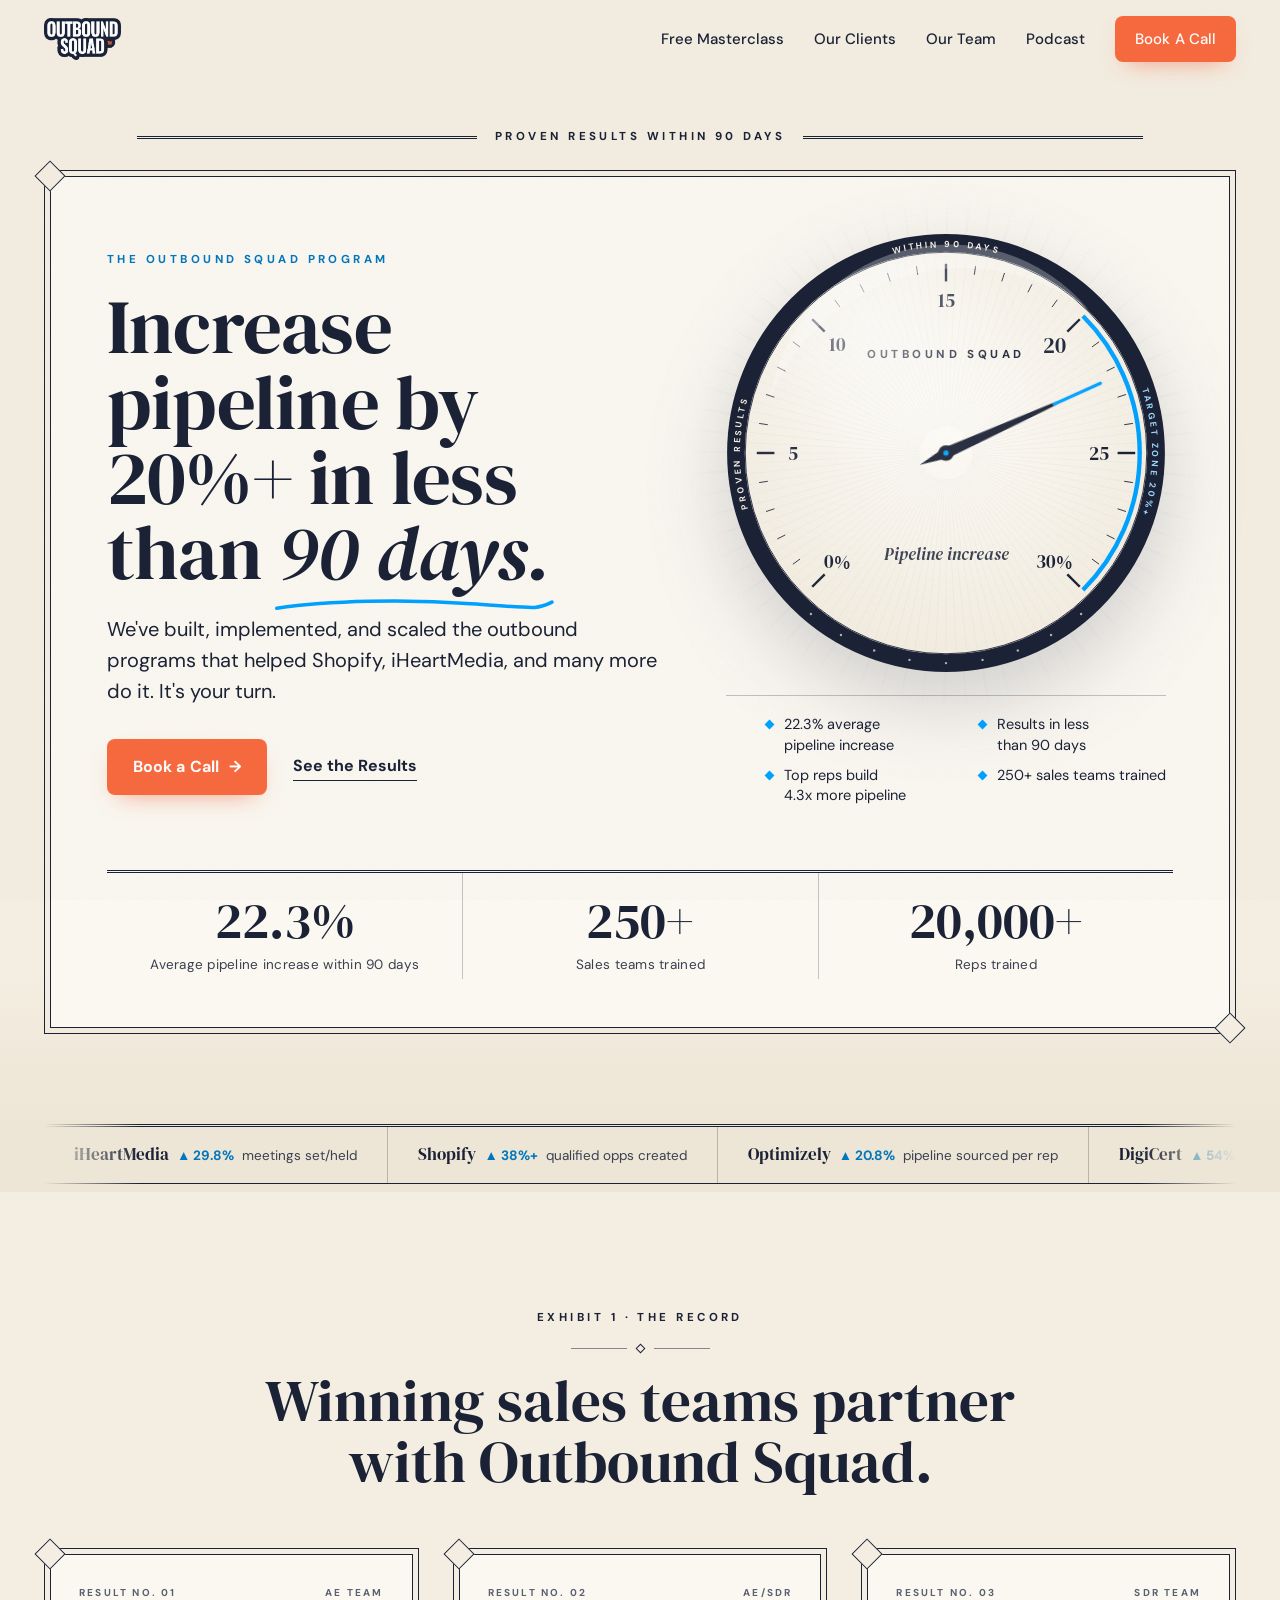
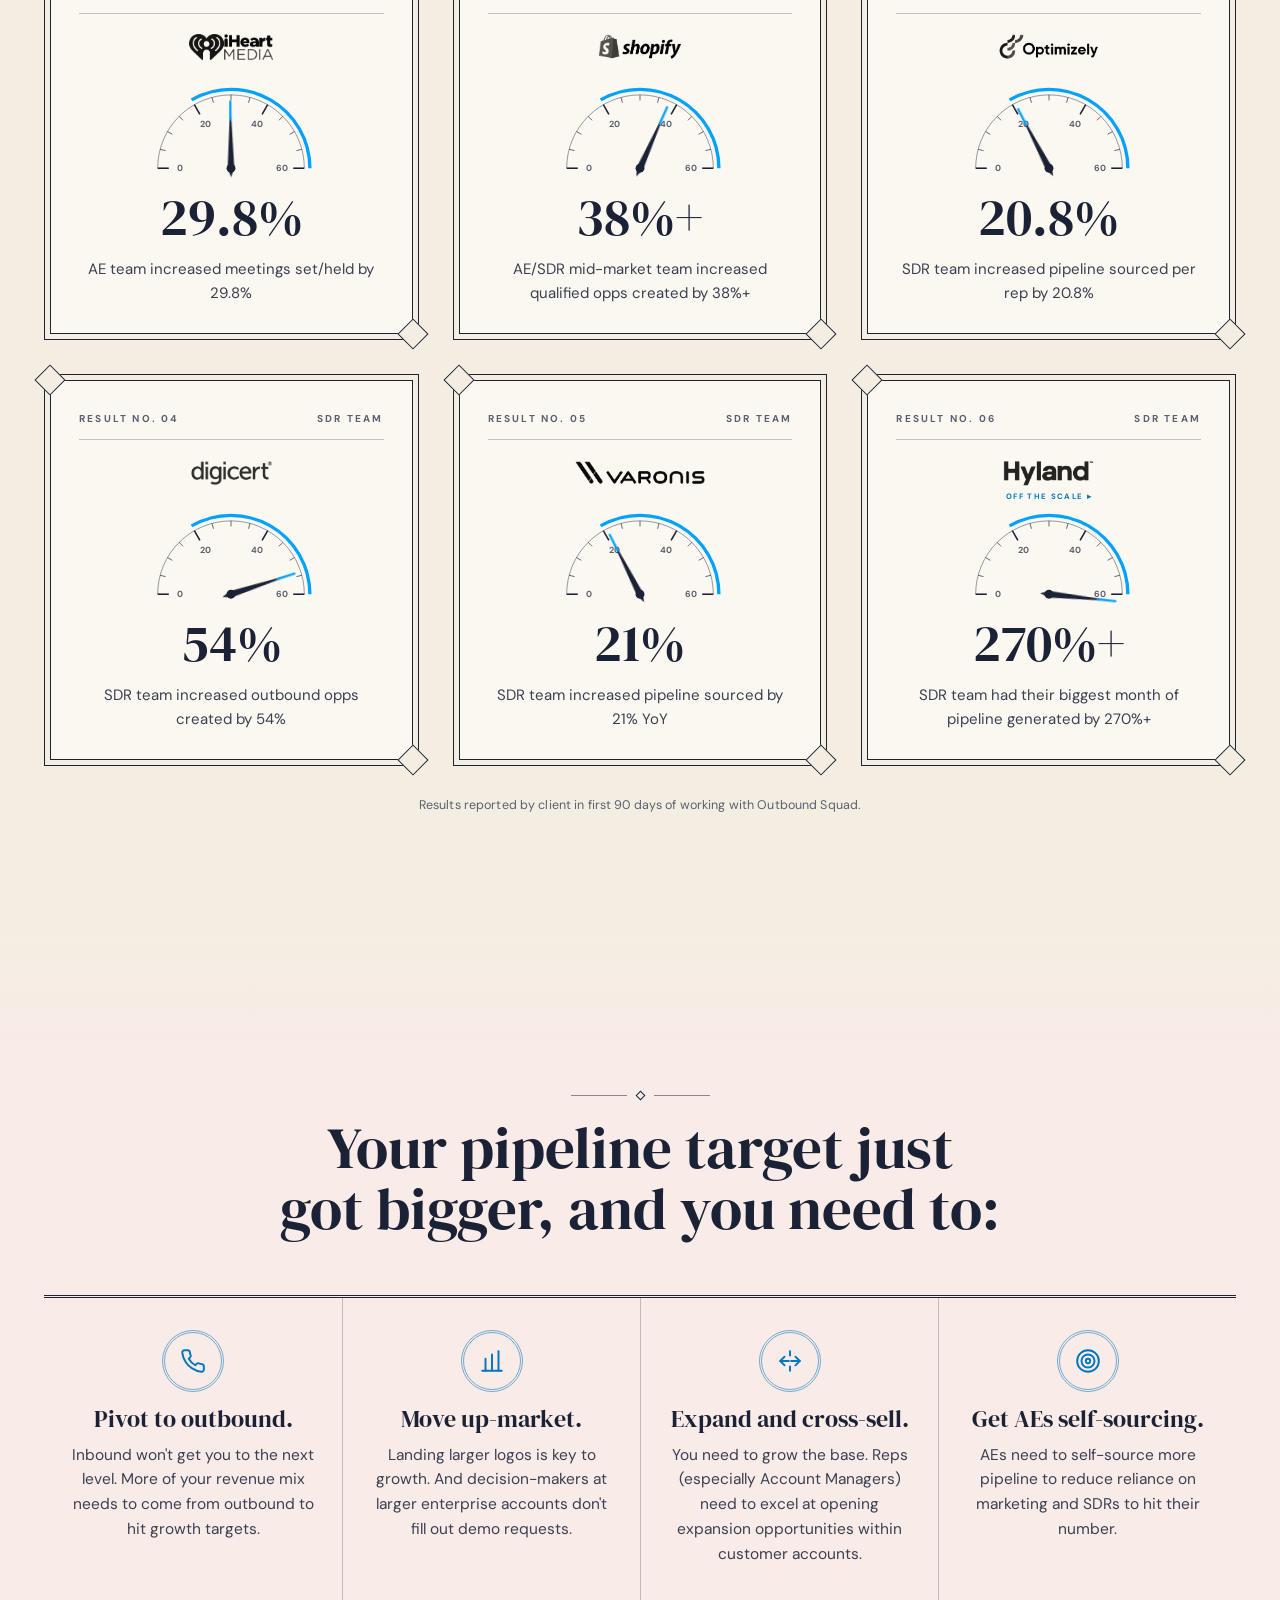
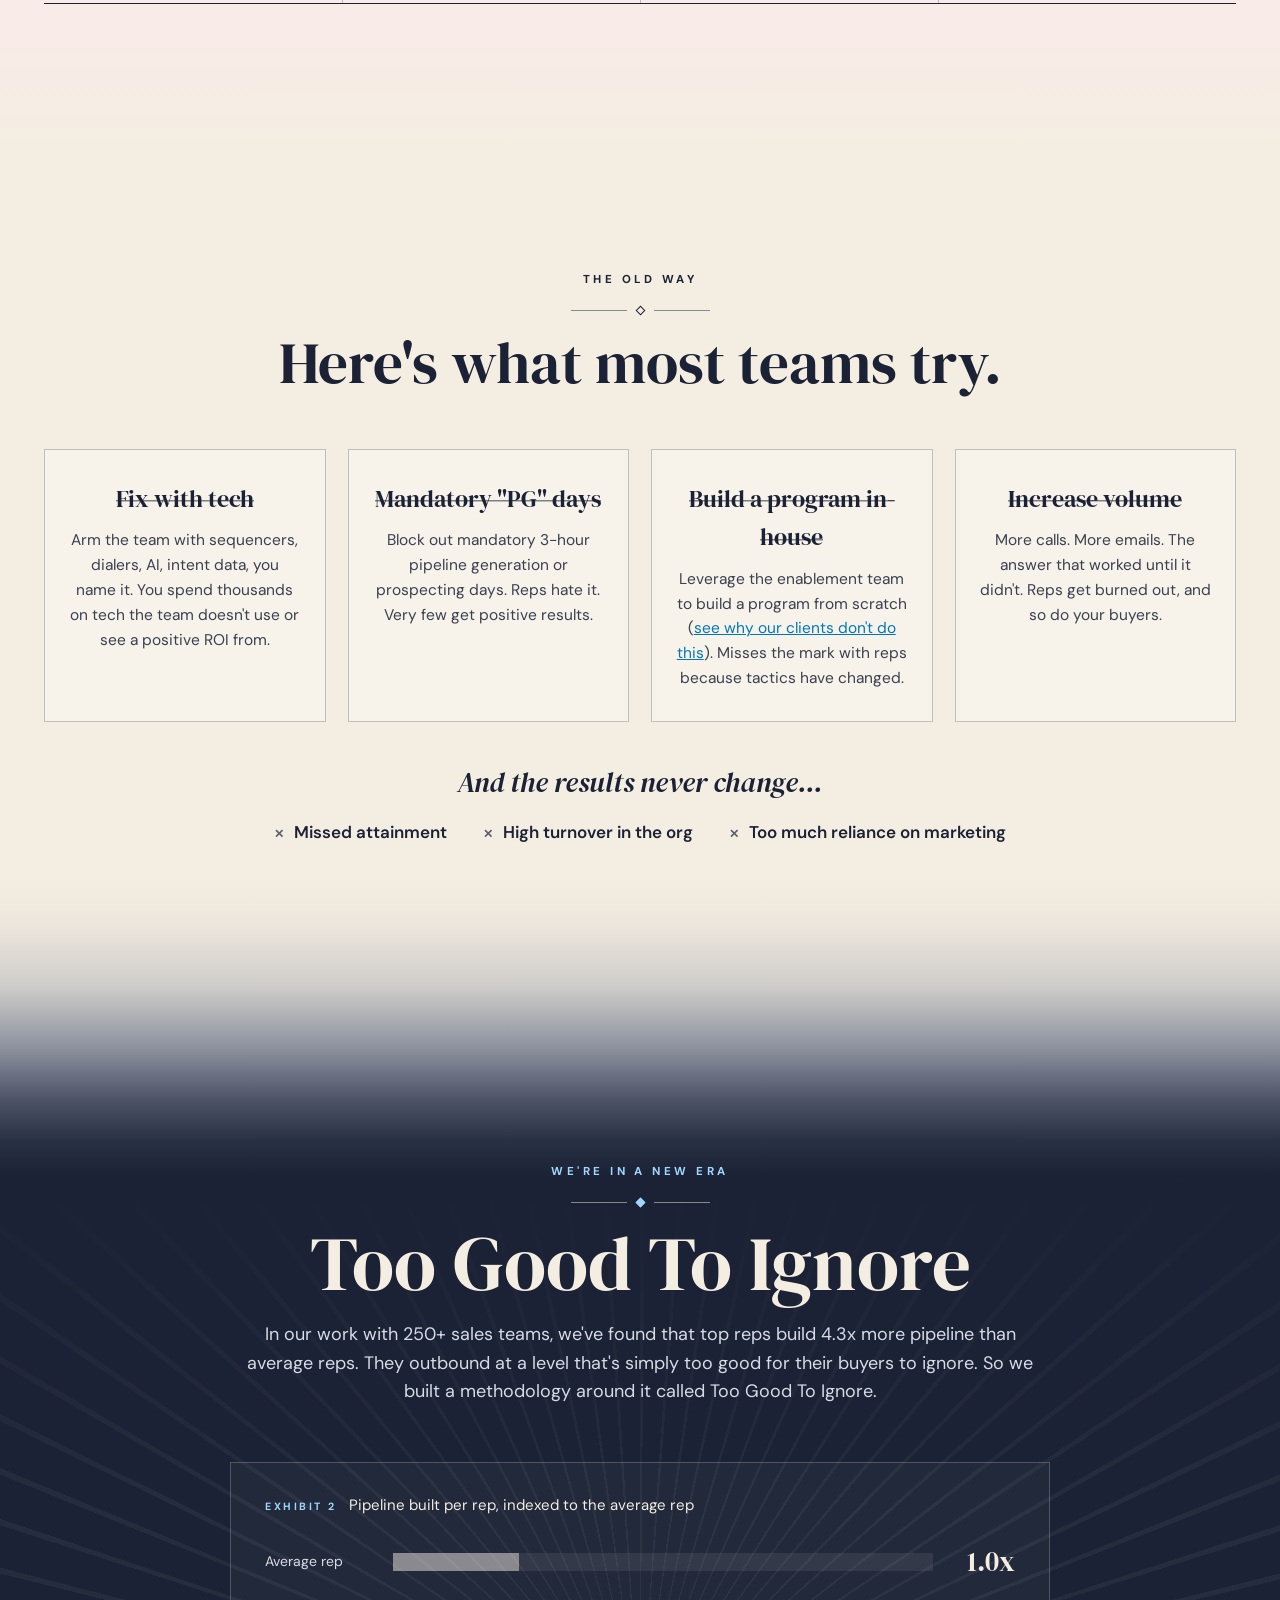
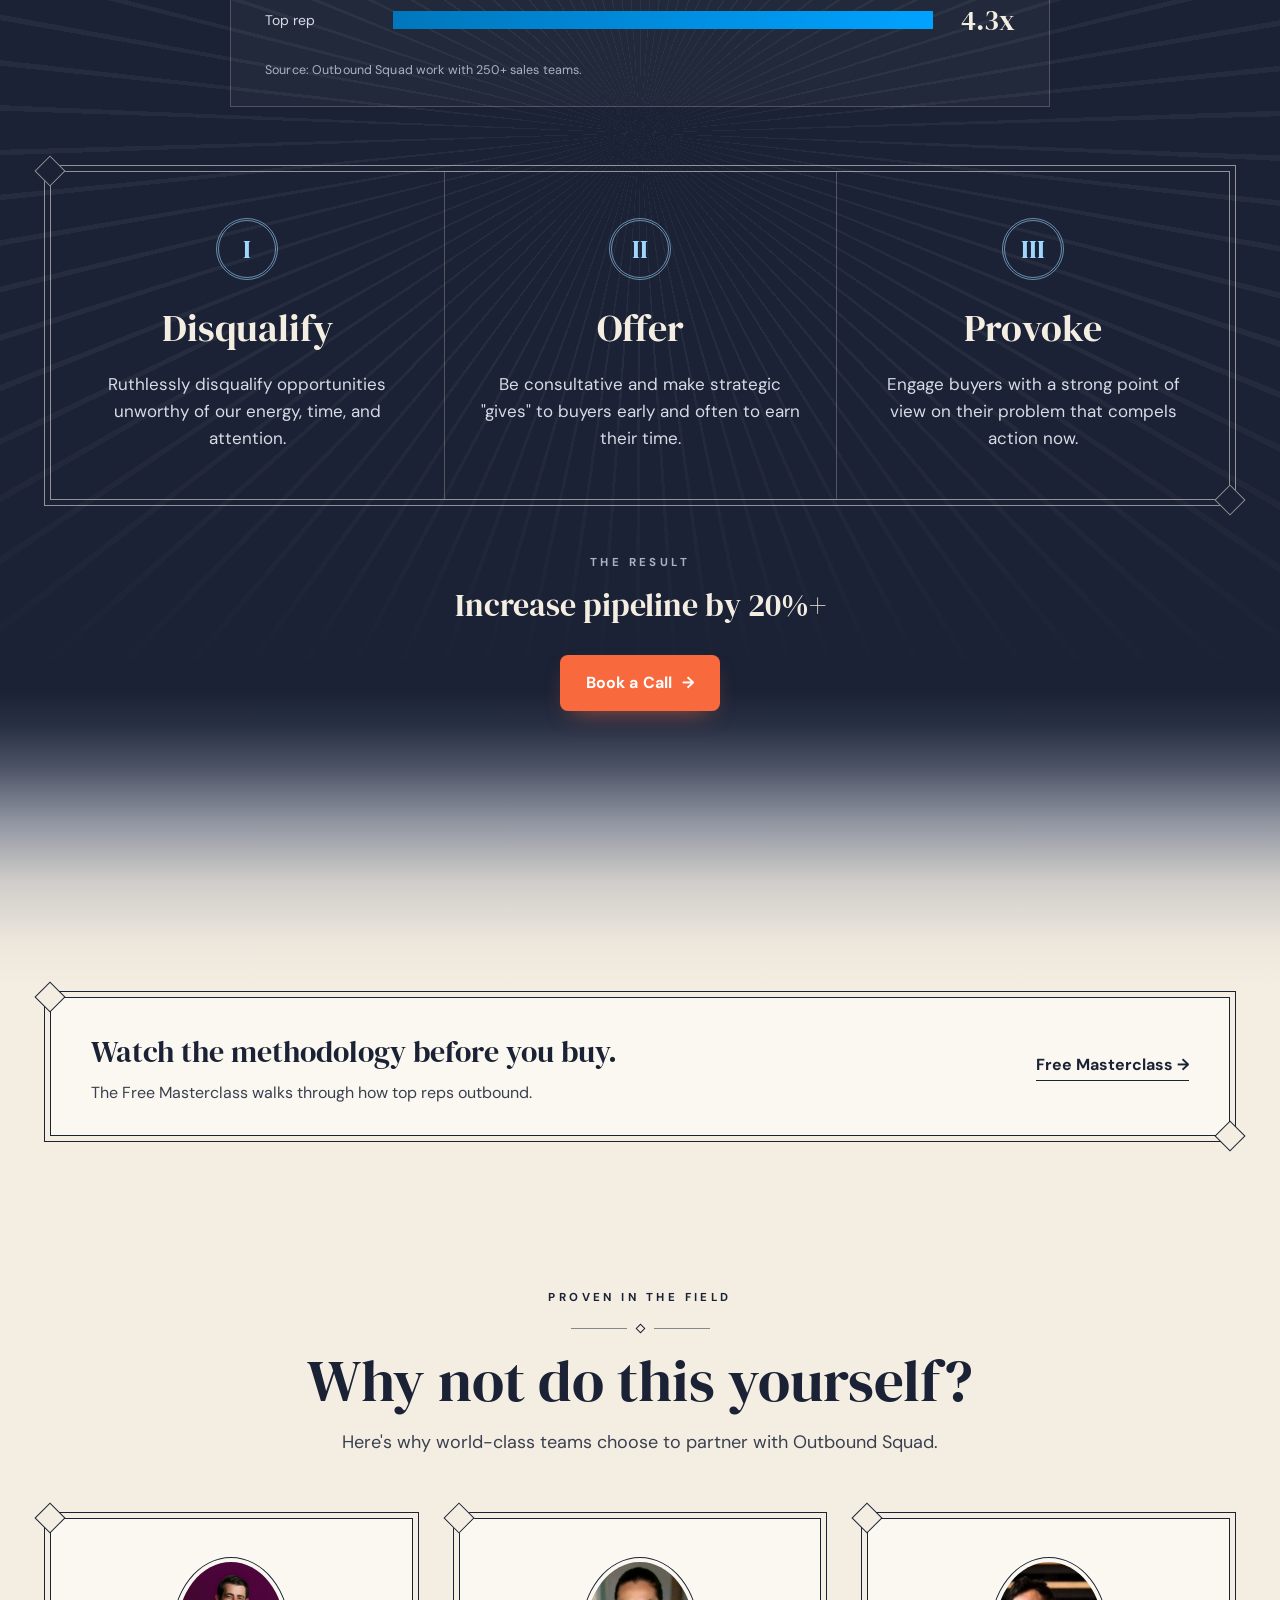
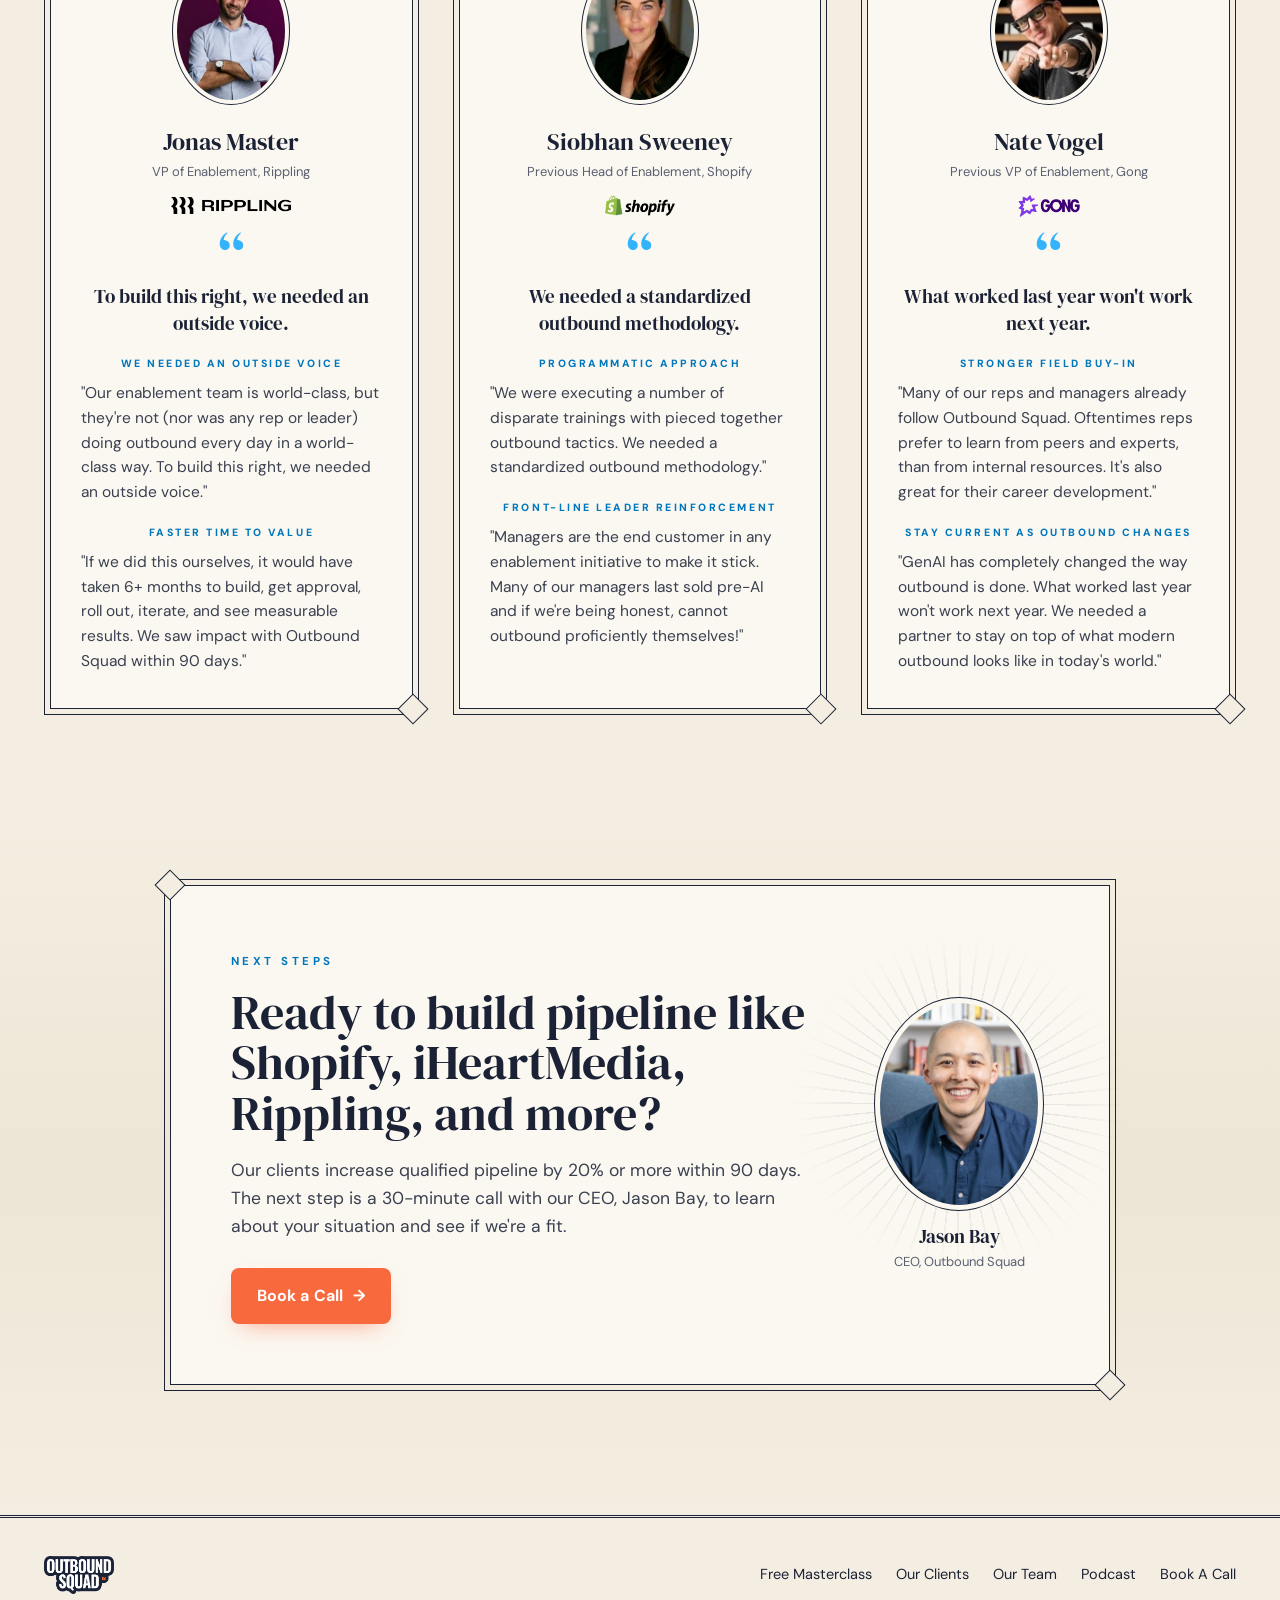
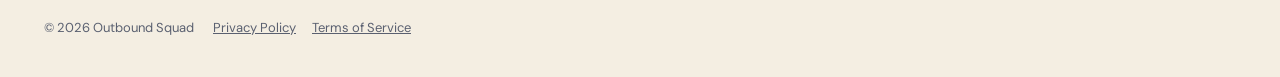
==== commit 227775a5: "Home dial: remove chronograph subdials and 250+ window, keep 0-30% scale" ====
--- a/index.html
+++ b/index.html
@@ -58,7 +58,7 @@
             </div>
           </div>
           <div class="dial-wrap">
-            <svg class="dial" viewBox="0 0 400 400" role="img" aria-label="Performance dial reading a 22.3% average pipeline increase, with complications for results in less than 90 days, top reps building 4.3x more pipeline, and 250+ teams"><defs><radialGradient id="glare" cx="30%" cy="18%" r="75%"><stop offset="0" stop-color="#fff" stop-opacity="0.55"/><stop offset="0.45" stop-color="#fff" stop-opacity="0.08"/><stop offset="1" stop-color="#fff" stop-opacity="0"/></radialGradient><radialGradient id="face" cx="50%" cy="42%" r="60%"><stop offset="0" stop-color="#FFFDF8"/><stop offset="1" stop-color="#F3EDE0"/></radialGradient><path id="bz-r" d="M334.4,65.6 A190,190 0 0 1 334.4,334.4"/><path id="bz-l" d="M65.6,334.4 A190,190 0 0 1 65.6,65.6"/><path id="bz-t" d="M88.3,46.3 A190,190 0 0 1 311.7,46.3"/></defs><circle cx="200" cy="200" r="191" fill="none" stroke="#1B2235" stroke-width="16"/><circle cx="322.8" cy="346.3" r="1.1" fill="#F4EEE2" opacity="0.7"/><circle cx="295.5" cy="365.4" r="1.1" fill="#F4EEE2" opacity="0.7"/><circle cx="265.3" cy="379.5" r="1.1" fill="#F4EEE2" opacity="0.7"/><circle cx="233.2" cy="388.1" r="1.1" fill="#F4EEE2" opacity="0.7"/><circle cx="200.0" cy="391.0" r="1.1" fill="#F4EEE2" opacity="0.7"/><circle cx="166.8" cy="388.1" r="1.1" fill="#F4EEE2" opacity="0.7"/><circle cx="134.7" cy="379.5" r="1.1" fill="#F4EEE2" opacity="0.7"/><circle cx="104.5" cy="365.4" r="1.1" fill="#F4EEE2" opacity="0.7"/><circle cx="77.2" cy="346.3" r="1.1" fill="#F4EEE2" opacity="0.7"/><circle cx="200" cy="200" r="182.5" fill="url(#face)" stroke="#1B2235" stroke-width="0.8"/><g stroke="#1B2235" stroke-width="0.35" opacity="0.07"><line x1="200.0" y1="176.0" x2="200.0" y2="20.0"/><line x1="201.3" y1="176.0" x2="209.4" y2="20.2"/><line x1="202.5" y1="176.1" x2="218.8" y2="21.0"/><line x1="203.8" y1="176.3" x2="228.2" y2="22.2"/><line x1="205.0" y1="176.5" x2="237.4" y2="23.9"/><line x1="206.2" y1="176.8" x2="246.6" y2="26.1"/><line x1="207.4" y1="177.2" x2="255.6" y2="28.8"/><line x1="208.6" y1="177.6" x2="264.5" y2="32.0"/><line x1="209.8" y1="178.1" x2="273.2" y2="35.6"/><line x1="210.9" y1="178.6" x2="281.7" y2="39.6"/><line x1="212.0" y1="179.2" x2="290.0" y2="44.1"/><line x1="213.1" y1="179.9" x2="298.0" y2="49.0"/><line x1="214.1" y1="180.6" x2="305.8" y2="54.4"/><line x1="215.1" y1="181.3" x2="313.3" y2="60.1"/><line x1="216.1" y1="182.2" x2="320.4" y2="66.2"/><line x1="217.0" y1="183.0" x2="327.3" y2="72.7"/><line x1="217.8" y1="183.9" x2="333.8" y2="79.6"/><line x1="218.7" y1="184.9" x2="339.9" y2="86.7"/><line x1="219.4" y1="185.9" x2="345.6" y2="94.2"/><line x1="220.1" y1="186.9" x2="351.0" y2="102.0"/><line x1="220.8" y1="188.0" x2="355.9" y2="110.0"/><line x1="221.4" y1="189.1" x2="360.4" y2="118.3"/><line x1="221.9" y1="190.2" x2="364.4" y2="126.8"/><line x1="222.4" y1="191.4" x2="368.0" y2="135.5"/><line x1="222.8" y1="192.6" x2="371.2" y2="144.4"/><line x1="223.2" y1="193.8" x2="373.9" y2="153.4"/><line x1="223.5" y1="195.0" x2="376.1" y2="162.6"/><line x1="223.7" y1="196.2" x2="377.8" y2="171.8"/><line x1="223.9" y1="197.5" x2="379.0" y2="181.2"/><line x1="224.0" y1="198.7" x2="379.8" y2="190.6"/><line x1="224.0" y1="200.0" x2="380.0" y2="200.0"/><line x1="224.0" y1="201.3" x2="379.8" y2="209.4"/><line x1="223.9" y1="202.5" x2="379.0" y2="218.8"/><line x1="223.7" y1="203.8" x2="377.8" y2="228.2"/><line x1="223.5" y1="205.0" x2="376.1" y2="237.4"/><line x1="223.2" y1="206.2" x2="373.9" y2="246.6"/><line x1="222.8" y1="207.4" x2="371.2" y2="255.6"/><line x1="222.4" y1="208.6" x2="368.0" y2="264.5"/><line x1="221.9" y1="209.8" x2="364.4" y2="273.2"/><line x1="221.4" y1="210.9" x2="360.4" y2="281.7"/><line x1="220.8" y1="212.0" x2="355.9" y2="290.0"/><line x1="220.1" y1="213.1" x2="351.0" y2="298.0"/><line x1="219.4" y1="214.1" x2="345.6" y2="305.8"/><line x1="218.7" y1="215.1" x2="339.9" y2="313.3"/><line x1="217.8" y1="216.1" x2="333.8" y2="320.4"/><line x1="217.0" y1="217.0" x2="327.3" y2="327.3"/><line x1="216.1" y1="217.8" x2="320.4" y2="333.8"/><line x1="215.1" y1="218.7" x2="313.3" y2="339.9"/><line x1="214.1" y1="219.4" x2="305.8" y2="345.6"/><line x1="213.1" y1="220.1" x2="298.0" y2="351.0"/><line x1="212.0" y1="220.8" x2="290.0" y2="355.9"/><line x1="210.9" y1="221.4" x2="281.7" y2="360.4"/><line x1="209.8" y1="221.9" x2="273.2" y2="364.4"/><line x1="208.6" y1="222.4" x2="264.5" y2="368.0"/><line x1="207.4" y1="222.8" x2="255.6" y2="371.2"/><line x1="206.2" y1="223.2" x2="246.6" y2="373.9"/><line x1="205.0" y1="223.5" x2="237.4" y2="376.1"/><line x1="203.8" y1="223.7" x2="228.2" y2="377.8"/><line x1="202.5" y1="223.9" x2="218.8" y2="379.0"/><line x1="201.3" y1="224.0" x2="209.4" y2="379.8"/><line x1="200.0" y1="224.0" x2="200.0" y2="380.0"/><line x1="198.7" y1="224.0" x2="190.6" y2="379.8"/><line x1="197.5" y1="223.9" x2="181.2" y2="379.0"/><line x1="196.2" y1="223.7" x2="171.8" y2="377.8"/><line x1="195.0" y1="223.5" x2="162.6" y2="376.1"/><line x1="193.8" y1="223.2" x2="153.4" y2="373.9"/><line x1="192.6" y1="222.8" x2="144.4" y2="371.2"/><line x1="191.4" y1="222.4" x2="135.5" y2="368.0"/><line x1="190.2" y1="221.9" x2="126.8" y2="364.4"/><line x1="189.1" y1="221.4" x2="118.3" y2="360.4"/><line x1="188.0" y1="220.8" x2="110.0" y2="355.9"/><line x1="186.9" y1="220.1" x2="102.0" y2="351.0"/><line x1="185.9" y1="219.4" x2="94.2" y2="345.6"/><line x1="184.9" y1="218.7" x2="86.7" y2="339.9"/><line x1="183.9" y1="217.8" x2="79.6" y2="333.8"/><line x1="183.0" y1="217.0" x2="72.7" y2="327.3"/><line x1="182.2" y1="216.1" x2="66.2" y2="320.4"/><line x1="181.3" y1="215.1" x2="60.1" y2="313.3"/><line x1="180.6" y1="214.1" x2="54.4" y2="305.8"/><line x1="179.9" y1="213.1" x2="49.0" y2="298.0"/><line x1="179.2" y1="212.0" x2="44.1" y2="290.0"/><line x1="178.6" y1="210.9" x2="39.6" y2="281.7"/><line x1="178.1" y1="209.8" x2="35.6" y2="273.2"/><line x1="177.6" y1="208.6" x2="32.0" y2="264.5"/><line x1="177.2" y1="207.4" x2="28.8" y2="255.6"/><line x1="176.8" y1="206.2" x2="26.1" y2="246.6"/><line x1="176.5" y1="205.0" x2="23.9" y2="237.4"/><line x1="176.3" y1="203.8" x2="22.2" y2="228.2"/><line x1="176.1" y1="202.5" x2="21.0" y2="218.8"/><line x1="176.0" y1="201.3" x2="20.2" y2="209.4"/><line x1="176.0" y1="200.0" x2="20.0" y2="200.0"/><line x1="176.0" y1="198.7" x2="20.2" y2="190.6"/><line x1="176.1" y1="197.5" x2="21.0" y2="181.2"/><line x1="176.3" y1="196.2" x2="22.2" y2="171.8"/><line x1="176.5" y1="195.0" x2="23.9" y2="162.6"/><line x1="176.8" y1="193.8" x2="26.1" y2="153.4"/><line x1="177.2" y1="192.6" x2="28.8" y2="144.4"/><line x1="177.6" y1="191.4" x2="32.0" y2="135.5"/><line x1="178.1" y1="190.2" x2="35.6" y2="126.8"/><line x1="178.6" y1="189.1" x2="39.6" y2="118.3"/><line x1="179.2" y1="188.0" x2="44.1" y2="110.0"/><line x1="179.9" y1="186.9" x2="49.0" y2="102.0"/><line x1="180.6" y1="185.9" x2="54.4" y2="94.2"/><line x1="181.3" y1="184.9" x2="60.1" y2="86.7"/><line x1="182.2" y1="183.9" x2="66.2" y2="79.6"/><line x1="183.0" y1="183.0" x2="72.7" y2="72.7"/><line x1="183.9" y1="182.2" x2="79.6" y2="66.2"/><line x1="184.9" y1="181.3" x2="86.7" y2="60.1"/><line x1="185.9" y1="180.6" x2="94.2" y2="54.4"/><line x1="186.9" y1="179.9" x2="102.0" y2="49.0"/><line x1="188.0" y1="179.2" x2="110.0" y2="44.1"/><line x1="189.1" y1="178.6" x2="118.3" y2="39.6"/><line x1="190.2" y1="178.1" x2="126.8" y2="35.6"/><line x1="191.4" y1="177.6" x2="135.5" y2="32.0"/><line x1="192.6" y1="177.2" x2="144.4" y2="28.8"/><line x1="193.8" y1="176.8" x2="153.4" y2="26.1"/><line x1="195.0" y1="176.5" x2="162.6" y2="23.9"/><line x1="196.2" y1="176.3" x2="171.8" y2="22.2"/><line x1="197.5" y1="176.1" x2="181.2" y2="21.0"/><line x1="198.7" y1="176.0" x2="190.6" y2="20.2"/></g><text font-family="DM Sans, sans-serif" font-weight="700" font-size="8" letter-spacing="2.6" fill="#9FD8FF"><textPath href="#bz-r" startOffset="50%" text-anchor="middle" dominant-baseline="central">TARGET ZONE 20%+</textPath></text><text font-family="DM Sans, sans-serif" font-weight="700" font-size="8" letter-spacing="2.6" fill="#F4EEE2"><textPath href="#bz-l" startOffset="50%" text-anchor="middle" dominant-baseline="central">PROVEN RESULTS</textPath></text><text font-family="DM Sans, sans-serif" font-weight="700" font-size="8" letter-spacing="2.6" fill="#F4EEE2"><textPath href="#bz-t" startOffset="50%" text-anchor="middle" dominant-baseline="central">WITHIN 90 DAYS</textPath></text><path d="M324.5,75.5 A176,176 0 0 1 324.5,324.5" fill="none" stroke="#00A2FF" stroke-width="4"/><line x1="78.4" y1="321.6" x2="89.7" y2="310.3" stroke="#1B2235" stroke-width="2.2"/><text x="101.7" y="298.3" font-family="DM Serif Display, Georgia, serif" font-size="17" fill="#1B2235" text-anchor="middle" dominant-baseline="central">0%</text><line x1="60.8" y1="301.1" x2="67.3" y2="296.4" stroke="#1B2235" stroke-width="0.8"/><line x1="46.7" y1="278.1" x2="53.9" y2="274.5" stroke="#1B2235" stroke-width="0.8"/><line x1="36.4" y1="253.2" x2="44.0" y2="250.7" stroke="#1B2235" stroke-width="0.8"/><line x1="30.1" y1="226.9" x2="38.0" y2="225.7" stroke="#1B2235" stroke-width="0.8"/><line x1="28.0" y1="200.0" x2="44.0" y2="200.0" stroke="#1B2235" stroke-width="2.2"/><text x="61.0" y="200.0" font-family="DM Serif Display, Georgia, serif" font-size="17" fill="#1B2235" text-anchor="middle" dominant-baseline="central">5</text><line x1="30.1" y1="173.1" x2="38.0" y2="174.3" stroke="#1B2235" stroke-width="0.8"/><line x1="36.4" y1="146.8" x2="44.0" y2="149.3" stroke="#1B2235" stroke-width="0.8"/><line x1="46.7" y1="121.9" x2="53.9" y2="125.5" stroke="#1B2235" stroke-width="0.8"/><line x1="60.8" y1="98.9" x2="67.3" y2="103.6" stroke="#1B2235" stroke-width="0.8"/><line x1="78.4" y1="78.4" x2="89.7" y2="89.7" stroke="#1B2235" stroke-width="2.2"/><text x="101.7" y="101.7" font-family="DM Serif Display, Georgia, serif" font-size="17" fill="#1B2235" text-anchor="middle" dominant-baseline="central">10</text><line x1="98.9" y1="60.8" x2="103.6" y2="67.3" stroke="#1B2235" stroke-width="0.8"/><line x1="121.9" y1="46.7" x2="125.5" y2="53.9" stroke="#1B2235" stroke-width="0.8"/><line x1="146.8" y1="36.4" x2="149.3" y2="44.0" stroke="#1B2235" stroke-width="0.8"/><line x1="173.1" y1="30.1" x2="174.3" y2="38.0" stroke="#1B2235" stroke-width="0.8"/><line x1="200.0" y1="28.0" x2="200.0" y2="44.0" stroke="#1B2235" stroke-width="2.2"/><text x="200.0" y="61.0" font-family="DM Serif Display, Georgia, serif" font-size="17" fill="#1B2235" text-anchor="middle" dominant-baseline="central">15</text><line x1="226.9" y1="30.1" x2="225.7" y2="38.0" stroke="#1B2235" stroke-width="0.8"/><line x1="253.2" y1="36.4" x2="250.7" y2="44.0" stroke="#1B2235" stroke-width="0.8"/><line x1="278.1" y1="46.7" x2="274.5" y2="53.9" stroke="#1B2235" stroke-width="0.8"/><line x1="301.1" y1="60.8" x2="296.4" y2="67.3" stroke="#1B2235" stroke-width="0.8"/><line x1="321.6" y1="78.4" x2="310.3" y2="89.7" stroke="#1B2235" stroke-width="2.2"/><text x="298.3" y="101.7" font-family="DM Serif Display, Georgia, serif" font-size="20" fill="#1B2235" text-anchor="middle" dominant-baseline="central">20</text><line x1="339.2" y1="98.9" x2="332.7" y2="103.6" stroke="#1B2235" stroke-width="0.8"/><line x1="353.3" y1="121.9" x2="346.1" y2="125.5" stroke="#1B2235" stroke-width="0.8"/><line x1="363.6" y1="146.8" x2="356.0" y2="149.3" stroke="#1B2235" stroke-width="0.8"/><line x1="369.9" y1="173.1" x2="362.0" y2="174.3" stroke="#1B2235" stroke-width="0.8"/><line x1="372.0" y1="200.0" x2="356.0" y2="200.0" stroke="#1B2235" stroke-width="2.2"/><text x="339.0" y="200.0" font-family="DM Serif Display, Georgia, serif" font-size="17" fill="#1B2235" text-anchor="middle" dominant-baseline="central">25</text><line x1="369.9" y1="226.9" x2="362.0" y2="225.7" stroke="#1B2235" stroke-width="0.8"/><line x1="363.6" y1="253.2" x2="356.0" y2="250.7" stroke="#1B2235" stroke-width="0.8"/><line x1="353.3" y1="278.1" x2="346.1" y2="274.5" stroke="#1B2235" stroke-width="0.8"/><line x1="339.2" y1="301.1" x2="332.7" y2="296.4" stroke="#1B2235" stroke-width="0.8"/><line x1="321.6" y1="321.6" x2="310.3" y2="310.3" stroke="#1B2235" stroke-width="2.2"/><text x="298.3" y="298.3" font-family="DM Serif Display, Georgia, serif" font-size="17" fill="#1B2235" text-anchor="middle" dominant-baseline="central">30%</text><text x="200.0" y="110.0" font-family="DM Sans, sans-serif" font-weight="700" font-size="10.5" fill="#1B2235" text-anchor="middle" dominant-baseline="central" letter-spacing="3.2">OUTBOUND SQUAD</text><text x="200.0" y="127.0" font-family="DM Serif Display, Georgia, serif" font-size="12" fill="#1B2235" text-anchor="middle" dominant-baseline="central" font-style="italic" opacity="0.85">Pipeline increase</text><circle cx="120" cy="206" r="44" fill="#fff" stroke="#1B2235" stroke-width="0.9"/><g fill="none" stroke="#1B2235" stroke-width="0.3" opacity="0.18"><circle cx="120" cy="206" r="4"/><circle cx="120" cy="206" r="6"/><circle cx="120" cy="206" r="8"/><circle cx="120" cy="206" r="10"/><circle cx="120" cy="206" r="12"/><circle cx="120" cy="206" r="14"/><circle cx="120" cy="206" r="16"/><circle cx="120" cy="206" r="18"/><circle cx="120" cy="206" r="20"/><circle cx="120" cy="206" r="22"/><circle cx="120" cy="206" r="24"/><circle cx="120" cy="206" r="26"/><circle cx="120" cy="206" r="28"/></g><circle cx="120" cy="206" r="40" fill="none" stroke="#1B2235" stroke-width="0.4" opacity="0.5"/><line x1="92.4" y1="233.6" x2="98.1" y2="227.9" stroke="#1B2235" stroke-width="1.4"/><line x1="82.3" y1="216.1" x2="86.2" y2="215.1" stroke="#1B2235" stroke-width="0.6"/><line x1="82.3" y1="195.9" x2="86.2" y2="196.9" stroke="#1B2235" stroke-width="0.6"/><line x1="92.4" y1="178.4" x2="98.1" y2="184.1" stroke="#1B2235" stroke-width="1.4"/><line x1="109.9" y1="168.3" x2="110.9" y2="172.2" stroke="#1B2235" stroke-width="0.6"/><line x1="130.1" y1="168.3" x2="129.1" y2="172.2" stroke="#1B2235" stroke-width="0.6"/><line x1="147.6" y1="178.4" x2="141.9" y2="184.1" stroke="#1B2235" stroke-width="1.4"/><line x1="157.7" y1="195.9" x2="153.8" y2="196.9" stroke="#1B2235" stroke-width="0.6"/><line x1="157.7" y1="216.1" x2="153.8" y2="215.1" stroke="#1B2235" stroke-width="0.6"/><line x1="147.6" y1="233.6" x2="141.9" y2="227.9" stroke="#1B2235" stroke-width="1.4"/><text x="103.7" y="222.3" font-family="DM Sans, sans-serif" font-weight="700" font-size="7.5" fill="#1B2235" text-anchor="middle" dominant-baseline="central">0</text><text x="103.7" y="189.7" font-family="DM Sans, sans-serif" font-weight="700" font-size="7.5" fill="#1B2235" text-anchor="middle" dominant-baseline="central">30</text><text x="136.3" y="189.7" font-family="DM Sans, sans-serif" font-weight="700" font-size="7.5" fill="#1B2235" text-anchor="middle" dominant-baseline="central">60</text><text x="136.3" y="222.3" font-family="DM Sans, sans-serif" font-weight="700" font-size="7.5" fill="#1B2235" text-anchor="middle" dominant-baseline="central">90</text><text x="120.0" y="236.0" font-family="DM Sans, sans-serif" font-weight="700" font-size="6.5" fill="#1B2235" text-anchor="middle" dominant-baseline="central" letter-spacing="1.4">DAYS</text><g class="needle sub" style="--from:-135deg;--to:135.0deg;transform-origin:120px 206px"><polygon points="120.0,173.0 122.8,206.0 120.0,213.0 117.2,206.0" fill="#1B2235"/><line x1="120" y1="173" x2="120" y2="182.9" stroke="#00A2FF" stroke-width="1.7" stroke-linecap="round"/></g><circle cx="120" cy="206" r="2.6" fill="#1B2235"/><circle cx="280" cy="206" r="44" fill="#fff" stroke="#1B2235" stroke-width="0.9"/><g fill="none" stroke="#1B2235" stroke-width="0.3" opacity="0.18"><circle cx="280" cy="206" r="4"/><circle cx="280" cy="206" r="6"/><circle cx="280" cy="206" r="8"/><circle cx="280" cy="206" r="10"/><circle cx="280" cy="206" r="12"/><circle cx="280" cy="206" r="14"/><circle cx="280" cy="206" r="16"/><circle cx="280" cy="206" r="18"/><circle cx="280" cy="206" r="20"/><circle cx="280" cy="206" r="22"/><circle cx="280" cy="206" r="24"/><circle cx="280" cy="206" r="26"/><circle cx="280" cy="206" r="28"/></g><circle cx="280" cy="206" r="40" fill="none" stroke="#1B2235" stroke-width="0.4" opacity="0.5"/><line x1="252.4" y1="233.6" x2="258.1" y2="227.9" stroke="#1B2235" stroke-width="1.4"/><line x1="245.6" y1="224.4" x2="249.1" y2="222.5" stroke="#1B2235" stroke-width="0.6"/><line x1="241.7" y1="213.6" x2="245.7" y2="212.8" stroke="#1B2235" stroke-width="0.6"/><line x1="241.2" y1="202.2" x2="245.2" y2="202.6" stroke="#1B2235" stroke-width="0.6"/><line x1="244.0" y1="191.1" x2="251.4" y2="194.1" stroke="#1B2235" stroke-width="1.4"/><line x1="249.9" y1="181.3" x2="252.9" y2="183.8" stroke="#1B2235" stroke-width="0.6"/><line x1="258.3" y1="173.6" x2="260.6" y2="176.9" stroke="#1B2235" stroke-width="0.6"/><line x1="268.7" y1="168.7" x2="269.8" y2="172.5" stroke="#1B2235" stroke-width="0.6"/><line x1="280.0" y1="167.0" x2="280.0" y2="175.0" stroke="#1B2235" stroke-width="1.4"/><line x1="291.3" y1="168.7" x2="290.2" y2="172.5" stroke="#1B2235" stroke-width="0.6"/><line x1="301.7" y1="173.6" x2="299.4" y2="176.9" stroke="#1B2235" stroke-width="0.6"/><line x1="310.1" y1="181.3" x2="307.1" y2="183.8" stroke="#1B2235" stroke-width="0.6"/><line x1="316.0" y1="191.1" x2="308.6" y2="194.1" stroke="#1B2235" stroke-width="1.4"/><line x1="318.8" y1="202.2" x2="314.8" y2="202.6" stroke="#1B2235" stroke-width="0.6"/><line x1="318.3" y1="213.6" x2="314.3" y2="212.8" stroke="#1B2235" stroke-width="0.6"/><line x1="314.4" y1="224.4" x2="310.9" y2="222.5" stroke="#1B2235" stroke-width="0.6"/><line x1="307.6" y1="233.6" x2="301.9" y2="227.9" stroke="#1B2235" stroke-width="1.4"/><text x="263.7" y="222.3" font-family="DM Sans, sans-serif" font-weight="700" font-size="7.5" fill="#1B2235" text-anchor="middle" dominant-baseline="central">1x</text><text x="258.8" y="197.2" font-family="DM Sans, sans-serif" font-weight="700" font-size="7.5" fill="#1B2235" text-anchor="middle" dominant-baseline="central">2x</text><text x="280.0" y="183.0" font-family="DM Sans, sans-serif" font-weight="700" font-size="7.5" fill="#1B2235" text-anchor="middle" dominant-baseline="central">3x</text><text x="301.2" y="197.2" font-family="DM Sans, sans-serif" font-weight="700" font-size="7.5" fill="#1B2235" text-anchor="middle" dominant-baseline="central">4x</text><text x="296.3" y="222.3" font-family="DM Sans, sans-serif" font-weight="700" font-size="7.5" fill="#1B2235" text-anchor="middle" dominant-baseline="central">5x</text><text x="280.0" y="236.0" font-family="DM Sans, sans-serif" font-weight="700" font-size="6.5" fill="#1B2235" text-anchor="middle" dominant-baseline="central" letter-spacing="1.4">TOP REPS</text><g class="needle sub" style="--from:-135deg;--to:87.8deg;transform-origin:280px 206px"><polygon points="280.0,173.0 282.8,206.0 280.0,213.0 277.2,206.0" fill="#1B2235"/><line x1="280" y1="173" x2="280" y2="182.9" stroke="#00A2FF" stroke-width="1.7" stroke-linecap="round"/></g><circle cx="280" cy="206" r="2.6" fill="#1B2235"/><rect x="168" y="282" width="64" height="28" rx="2" fill="#fff" stroke="#1B2235" stroke-width="1"/><text x="200.0" y="296.5" font-family="DM Serif Display, Georgia, serif" font-size="18" fill="#1B2235" text-anchor="middle" dominant-baseline="central">250+</text><text x="200.0" y="322.0" font-family="DM Sans, sans-serif" font-weight="700" font-size="7" fill="#1B2235" text-anchor="middle" dominant-baseline="central" letter-spacing="1.8">TEAMS</text><g class="needle main" style="--from:-135deg;--to:65.7deg;transform-origin:200px 200px"><polygon points="200.0,46.0 205.0,200.0 200.0,226.0 195.0,200.0" fill="#1B2235"/><line x1="200" y1="46" x2="200" y2="92.2" stroke="#00A2FF" stroke-width="3.0" stroke-linecap="round"/></g><circle cx="200" cy="200" r="7" fill="#1B2235"/><circle cx="200" cy="200" r="2.4" fill="#00A2FF"/><path d="M 40 150 A 165 165 0 0 1 330 70 A 190 190 0 0 0 40 150 Z" fill="#fff" opacity="0.28"/><circle cx="200" cy="200" r="182" fill="url(#glare)" pointer-events="none"/></svg>
+            <svg class="dial" viewBox="0 0 400 400" role="img" aria-label="Performance dial reading a 22.3% average pipeline increase on a 0 to 30% scale"><defs><radialGradient id="glare" cx="30%" cy="18%" r="75%"><stop offset="0" stop-color="#fff" stop-opacity="0.55"/><stop offset="0.45" stop-color="#fff" stop-opacity="0.08"/><stop offset="1" stop-color="#fff" stop-opacity="0"/></radialGradient><radialGradient id="face" cx="50%" cy="42%" r="60%"><stop offset="0" stop-color="#FFFDF8"/><stop offset="1" stop-color="#F3EDE0"/></radialGradient><path id="bz-r" d="M334.4,65.6 A190,190 0 0 1 334.4,334.4"/><path id="bz-l" d="M65.6,334.4 A190,190 0 0 1 65.6,65.6"/><path id="bz-t" d="M88.3,46.3 A190,190 0 0 1 311.7,46.3"/></defs><circle cx="200" cy="200" r="191" fill="none" stroke="#1B2235" stroke-width="16"/><circle cx="322.8" cy="346.3" r="1.1" fill="#F4EEE2" opacity="0.7"/><circle cx="295.5" cy="365.4" r="1.1" fill="#F4EEE2" opacity="0.7"/><circle cx="265.3" cy="379.5" r="1.1" fill="#F4EEE2" opacity="0.7"/><circle cx="233.2" cy="388.1" r="1.1" fill="#F4EEE2" opacity="0.7"/><circle cx="200.0" cy="391.0" r="1.1" fill="#F4EEE2" opacity="0.7"/><circle cx="166.8" cy="388.1" r="1.1" fill="#F4EEE2" opacity="0.7"/><circle cx="134.7" cy="379.5" r="1.1" fill="#F4EEE2" opacity="0.7"/><circle cx="104.5" cy="365.4" r="1.1" fill="#F4EEE2" opacity="0.7"/><circle cx="77.2" cy="346.3" r="1.1" fill="#F4EEE2" opacity="0.7"/><circle cx="200" cy="200" r="182.5" fill="url(#face)" stroke="#1B2235" stroke-width="0.8"/><g stroke="#1B2235" stroke-width="0.35" opacity="0.07"><line x1="200.0" y1="176.0" x2="200.0" y2="20.0"/><line x1="201.3" y1="176.0" x2="209.4" y2="20.2"/><line x1="202.5" y1="176.1" x2="218.8" y2="21.0"/><line x1="203.8" y1="176.3" x2="228.2" y2="22.2"/><line x1="205.0" y1="176.5" x2="237.4" y2="23.9"/><line x1="206.2" y1="176.8" x2="246.6" y2="26.1"/><line x1="207.4" y1="177.2" x2="255.6" y2="28.8"/><line x1="208.6" y1="177.6" x2="264.5" y2="32.0"/><line x1="209.8" y1="178.1" x2="273.2" y2="35.6"/><line x1="210.9" y1="178.6" x2="281.7" y2="39.6"/><line x1="212.0" y1="179.2" x2="290.0" y2="44.1"/><line x1="213.1" y1="179.9" x2="298.0" y2="49.0"/><line x1="214.1" y1="180.6" x2="305.8" y2="54.4"/><line x1="215.1" y1="181.3" x2="313.3" y2="60.1"/><line x1="216.1" y1="182.2" x2="320.4" y2="66.2"/><line x1="217.0" y1="183.0" x2="327.3" y2="72.7"/><line x1="217.8" y1="183.9" x2="333.8" y2="79.6"/><line x1="218.7" y1="184.9" x2="339.9" y2="86.7"/><line x1="219.4" y1="185.9" x2="345.6" y2="94.2"/><line x1="220.1" y1="186.9" x2="351.0" y2="102.0"/><line x1="220.8" y1="188.0" x2="355.9" y2="110.0"/><line x1="221.4" y1="189.1" x2="360.4" y2="118.3"/><line x1="221.9" y1="190.2" x2="364.4" y2="126.8"/><line x1="222.4" y1="191.4" x2="368.0" y2="135.5"/><line x1="222.8" y1="192.6" x2="371.2" y2="144.4"/><line x1="223.2" y1="193.8" x2="373.9" y2="153.4"/><line x1="223.5" y1="195.0" x2="376.1" y2="162.6"/><line x1="223.7" y1="196.2" x2="377.8" y2="171.8"/><line x1="223.9" y1="197.5" x2="379.0" y2="181.2"/><line x1="224.0" y1="198.7" x2="379.8" y2="190.6"/><line x1="224.0" y1="200.0" x2="380.0" y2="200.0"/><line x1="224.0" y1="201.3" x2="379.8" y2="209.4"/><line x1="223.9" y1="202.5" x2="379.0" y2="218.8"/><line x1="223.7" y1="203.8" x2="377.8" y2="228.2"/><line x1="223.5" y1="205.0" x2="376.1" y2="237.4"/><line x1="223.2" y1="206.2" x2="373.9" y2="246.6"/><line x1="222.8" y1="207.4" x2="371.2" y2="255.6"/><line x1="222.4" y1="208.6" x2="368.0" y2="264.5"/><line x1="221.9" y1="209.8" x2="364.4" y2="273.2"/><line x1="221.4" y1="210.9" x2="360.4" y2="281.7"/><line x1="220.8" y1="212.0" x2="355.9" y2="290.0"/><line x1="220.1" y1="213.1" x2="351.0" y2="298.0"/><line x1="219.4" y1="214.1" x2="345.6" y2="305.8"/><line x1="218.7" y1="215.1" x2="339.9" y2="313.3"/><line x1="217.8" y1="216.1" x2="333.8" y2="320.4"/><line x1="217.0" y1="217.0" x2="327.3" y2="327.3"/><line x1="216.1" y1="217.8" x2="320.4" y2="333.8"/><line x1="215.1" y1="218.7" x2="313.3" y2="339.9"/><line x1="214.1" y1="219.4" x2="305.8" y2="345.6"/><line x1="213.1" y1="220.1" x2="298.0" y2="351.0"/><line x1="212.0" y1="220.8" x2="290.0" y2="355.9"/><line x1="210.9" y1="221.4" x2="281.7" y2="360.4"/><line x1="209.8" y1="221.9" x2="273.2" y2="364.4"/><line x1="208.6" y1="222.4" x2="264.5" y2="368.0"/><line x1="207.4" y1="222.8" x2="255.6" y2="371.2"/><line x1="206.2" y1="223.2" x2="246.6" y2="373.9"/><line x1="205.0" y1="223.5" x2="237.4" y2="376.1"/><line x1="203.8" y1="223.7" x2="228.2" y2="377.8"/><line x1="202.5" y1="223.9" x2="218.8" y2="379.0"/><line x1="201.3" y1="224.0" x2="209.4" y2="379.8"/><line x1="200.0" y1="224.0" x2="200.0" y2="380.0"/><line x1="198.7" y1="224.0" x2="190.6" y2="379.8"/><line x1="197.5" y1="223.9" x2="181.2" y2="379.0"/><line x1="196.2" y1="223.7" x2="171.8" y2="377.8"/><line x1="195.0" y1="223.5" x2="162.6" y2="376.1"/><line x1="193.8" y1="223.2" x2="153.4" y2="373.9"/><line x1="192.6" y1="222.8" x2="144.4" y2="371.2"/><line x1="191.4" y1="222.4" x2="135.5" y2="368.0"/><line x1="190.2" y1="221.9" x2="126.8" y2="364.4"/><line x1="189.1" y1="221.4" x2="118.3" y2="360.4"/><line x1="188.0" y1="220.8" x2="110.0" y2="355.9"/><line x1="186.9" y1="220.1" x2="102.0" y2="351.0"/><line x1="185.9" y1="219.4" x2="94.2" y2="345.6"/><line x1="184.9" y1="218.7" x2="86.7" y2="339.9"/><line x1="183.9" y1="217.8" x2="79.6" y2="333.8"/><line x1="183.0" y1="217.0" x2="72.7" y2="327.3"/><line x1="182.2" y1="216.1" x2="66.2" y2="320.4"/><line x1="181.3" y1="215.1" x2="60.1" y2="313.3"/><line x1="180.6" y1="214.1" x2="54.4" y2="305.8"/><line x1="179.9" y1="213.1" x2="49.0" y2="298.0"/><line x1="179.2" y1="212.0" x2="44.1" y2="290.0"/><line x1="178.6" y1="210.9" x2="39.6" y2="281.7"/><line x1="178.1" y1="209.8" x2="35.6" y2="273.2"/><line x1="177.6" y1="208.6" x2="32.0" y2="264.5"/><line x1="177.2" y1="207.4" x2="28.8" y2="255.6"/><line x1="176.8" y1="206.2" x2="26.1" y2="246.6"/><line x1="176.5" y1="205.0" x2="23.9" y2="237.4"/><line x1="176.3" y1="203.8" x2="22.2" y2="228.2"/><line x1="176.1" y1="202.5" x2="21.0" y2="218.8"/><line x1="176.0" y1="201.3" x2="20.2" y2="209.4"/><line x1="176.0" y1="200.0" x2="20.0" y2="200.0"/><line x1="176.0" y1="198.7" x2="20.2" y2="190.6"/><line x1="176.1" y1="197.5" x2="21.0" y2="181.2"/><line x1="176.3" y1="196.2" x2="22.2" y2="171.8"/><line x1="176.5" y1="195.0" x2="23.9" y2="162.6"/><line x1="176.8" y1="193.8" x2="26.1" y2="153.4"/><line x1="177.2" y1="192.6" x2="28.8" y2="144.4"/><line x1="177.6" y1="191.4" x2="32.0" y2="135.5"/><line x1="178.1" y1="190.2" x2="35.6" y2="126.8"/><line x1="178.6" y1="189.1" x2="39.6" y2="118.3"/><line x1="179.2" y1="188.0" x2="44.1" y2="110.0"/><line x1="179.9" y1="186.9" x2="49.0" y2="102.0"/><line x1="180.6" y1="185.9" x2="54.4" y2="94.2"/><line x1="181.3" y1="184.9" x2="60.1" y2="86.7"/><line x1="182.2" y1="183.9" x2="66.2" y2="79.6"/><line x1="183.0" y1="183.0" x2="72.7" y2="72.7"/><line x1="183.9" y1="182.2" x2="79.6" y2="66.2"/><line x1="184.9" y1="181.3" x2="86.7" y2="60.1"/><line x1="185.9" y1="180.6" x2="94.2" y2="54.4"/><line x1="186.9" y1="179.9" x2="102.0" y2="49.0"/><line x1="188.0" y1="179.2" x2="110.0" y2="44.1"/><line x1="189.1" y1="178.6" x2="118.3" y2="39.6"/><line x1="190.2" y1="178.1" x2="126.8" y2="35.6"/><line x1="191.4" y1="177.6" x2="135.5" y2="32.0"/><line x1="192.6" y1="177.2" x2="144.4" y2="28.8"/><line x1="193.8" y1="176.8" x2="153.4" y2="26.1"/><line x1="195.0" y1="176.5" x2="162.6" y2="23.9"/><line x1="196.2" y1="176.3" x2="171.8" y2="22.2"/><line x1="197.5" y1="176.1" x2="181.2" y2="21.0"/><line x1="198.7" y1="176.0" x2="190.6" y2="20.2"/></g><text font-family="DM Sans, sans-serif" font-weight="700" font-size="8" letter-spacing="2.6" fill="#9FD8FF"><textPath href="#bz-r" startOffset="50%" text-anchor="middle" dominant-baseline="central">TARGET ZONE 20%+</textPath></text><text font-family="DM Sans, sans-serif" font-weight="700" font-size="8" letter-spacing="2.6" fill="#F4EEE2"><textPath href="#bz-l" startOffset="50%" text-anchor="middle" dominant-baseline="central">PROVEN RESULTS</textPath></text><text font-family="DM Sans, sans-serif" font-weight="700" font-size="8" letter-spacing="2.6" fill="#F4EEE2"><textPath href="#bz-t" startOffset="50%" text-anchor="middle" dominant-baseline="central">WITHIN 90 DAYS</textPath></text><path d="M324.5,75.5 A176,176 0 0 1 324.5,324.5" fill="none" stroke="#00A2FF" stroke-width="4"/><line x1="78.4" y1="321.6" x2="89.7" y2="310.3" stroke="#1B2235" stroke-width="2.2"/><text x="101.7" y="298.3" font-family="DM Serif Display, Georgia, serif" font-size="17" fill="#1B2235" text-anchor="middle" dominant-baseline="central">0%</text><line x1="60.8" y1="301.1" x2="67.3" y2="296.4" stroke="#1B2235" stroke-width="0.8"/><line x1="46.7" y1="278.1" x2="53.9" y2="274.5" stroke="#1B2235" stroke-width="0.8"/><line x1="36.4" y1="253.2" x2="44.0" y2="250.7" stroke="#1B2235" stroke-width="0.8"/><line x1="30.1" y1="226.9" x2="38.0" y2="225.7" stroke="#1B2235" stroke-width="0.8"/><line x1="28.0" y1="200.0" x2="44.0" y2="200.0" stroke="#1B2235" stroke-width="2.2"/><text x="61.0" y="200.0" font-family="DM Serif Display, Georgia, serif" font-size="17" fill="#1B2235" text-anchor="middle" dominant-baseline="central">5</text><line x1="30.1" y1="173.1" x2="38.0" y2="174.3" stroke="#1B2235" stroke-width="0.8"/><line x1="36.4" y1="146.8" x2="44.0" y2="149.3" stroke="#1B2235" stroke-width="0.8"/><line x1="46.7" y1="121.9" x2="53.9" y2="125.5" stroke="#1B2235" stroke-width="0.8"/><line x1="60.8" y1="98.9" x2="67.3" y2="103.6" stroke="#1B2235" stroke-width="0.8"/><line x1="78.4" y1="78.4" x2="89.7" y2="89.7" stroke="#1B2235" stroke-width="2.2"/><text x="101.7" y="101.7" font-family="DM Serif Display, Georgia, serif" font-size="17" fill="#1B2235" text-anchor="middle" dominant-baseline="central">10</text><line x1="98.9" y1="60.8" x2="103.6" y2="67.3" stroke="#1B2235" stroke-width="0.8"/><line x1="121.9" y1="46.7" x2="125.5" y2="53.9" stroke="#1B2235" stroke-width="0.8"/><line x1="146.8" y1="36.4" x2="149.3" y2="44.0" stroke="#1B2235" stroke-width="0.8"/><line x1="173.1" y1="30.1" x2="174.3" y2="38.0" stroke="#1B2235" stroke-width="0.8"/><line x1="200.0" y1="28.0" x2="200.0" y2="44.0" stroke="#1B2235" stroke-width="2.2"/><text x="200.0" y="61.0" font-family="DM Serif Display, Georgia, serif" font-size="17" fill="#1B2235" text-anchor="middle" dominant-baseline="central">15</text><line x1="226.9" y1="30.1" x2="225.7" y2="38.0" stroke="#1B2235" stroke-width="0.8"/><line x1="253.2" y1="36.4" x2="250.7" y2="44.0" stroke="#1B2235" stroke-width="0.8"/><line x1="278.1" y1="46.7" x2="274.5" y2="53.9" stroke="#1B2235" stroke-width="0.8"/><line x1="301.1" y1="60.8" x2="296.4" y2="67.3" stroke="#1B2235" stroke-width="0.8"/><line x1="321.6" y1="78.4" x2="310.3" y2="89.7" stroke="#1B2235" stroke-width="2.2"/><text x="298.3" y="101.7" font-family="DM Serif Display, Georgia, serif" font-size="20" fill="#1B2235" text-anchor="middle" dominant-baseline="central">20</text><line x1="339.2" y1="98.9" x2="332.7" y2="103.6" stroke="#1B2235" stroke-width="0.8"/><line x1="353.3" y1="121.9" x2="346.1" y2="125.5" stroke="#1B2235" stroke-width="0.8"/><line x1="363.6" y1="146.8" x2="356.0" y2="149.3" stroke="#1B2235" stroke-width="0.8"/><line x1="369.9" y1="173.1" x2="362.0" y2="174.3" stroke="#1B2235" stroke-width="0.8"/><line x1="372.0" y1="200.0" x2="356.0" y2="200.0" stroke="#1B2235" stroke-width="2.2"/><text x="339.0" y="200.0" font-family="DM Serif Display, Georgia, serif" font-size="17" fill="#1B2235" text-anchor="middle" dominant-baseline="central">25</text><line x1="369.9" y1="226.9" x2="362.0" y2="225.7" stroke="#1B2235" stroke-width="0.8"/><line x1="363.6" y1="253.2" x2="356.0" y2="250.7" stroke="#1B2235" stroke-width="0.8"/><line x1="353.3" y1="278.1" x2="346.1" y2="274.5" stroke="#1B2235" stroke-width="0.8"/><line x1="339.2" y1="301.1" x2="332.7" y2="296.4" stroke="#1B2235" stroke-width="0.8"/><line x1="321.6" y1="321.6" x2="310.3" y2="310.3" stroke="#1B2235" stroke-width="2.2"/><text x="298.3" y="298.3" font-family="DM Serif Display, Georgia, serif" font-size="17" fill="#1B2235" text-anchor="middle" dominant-baseline="central">30%</text><text x="200.0" y="110.0" font-family="DM Sans, sans-serif" font-weight="700" font-size="10.5" fill="#1B2235" text-anchor="middle" dominant-baseline="central" letter-spacing="3.2">OUTBOUND SQUAD</text><text x="200.0" y="292.0" font-family="DM Serif Display, Georgia, serif" font-size="15" fill="#1B2235" text-anchor="middle" dominant-baseline="central" font-style="italic" opacity="0.85">Pipeline increase</text><g class="needle main" style="--from:-135deg;--to:65.7deg;transform-origin:200px 200px"><polygon points="200.0,46.0 205.0,200.0 200.0,226.0 195.0,200.0" fill="#1B2235"/><line x1="200" y1="46" x2="200" y2="92.2" stroke="#00A2FF" stroke-width="3.0" stroke-linecap="round"/></g><circle cx="200" cy="200" r="7" fill="#1B2235"/><circle cx="200" cy="200" r="2.4" fill="#00A2FF"/><path d="M 40 150 A 165 165 0 0 1 330 70 A 190 190 0 0 0 40 150 Z" fill="#fff" opacity="0.28"/><circle cx="200" cy="200" r="182" fill="url(#glare)" pointer-events="none"/></svg>
             <ul class="dial-list"><li>22.3% average pipeline increase</li><li>Results in less than 90 days</li><li>Top reps build 4.3x more pipeline</li><li>250+ sales teams trained</li></ul>
           </div>
           <div class="ticker">
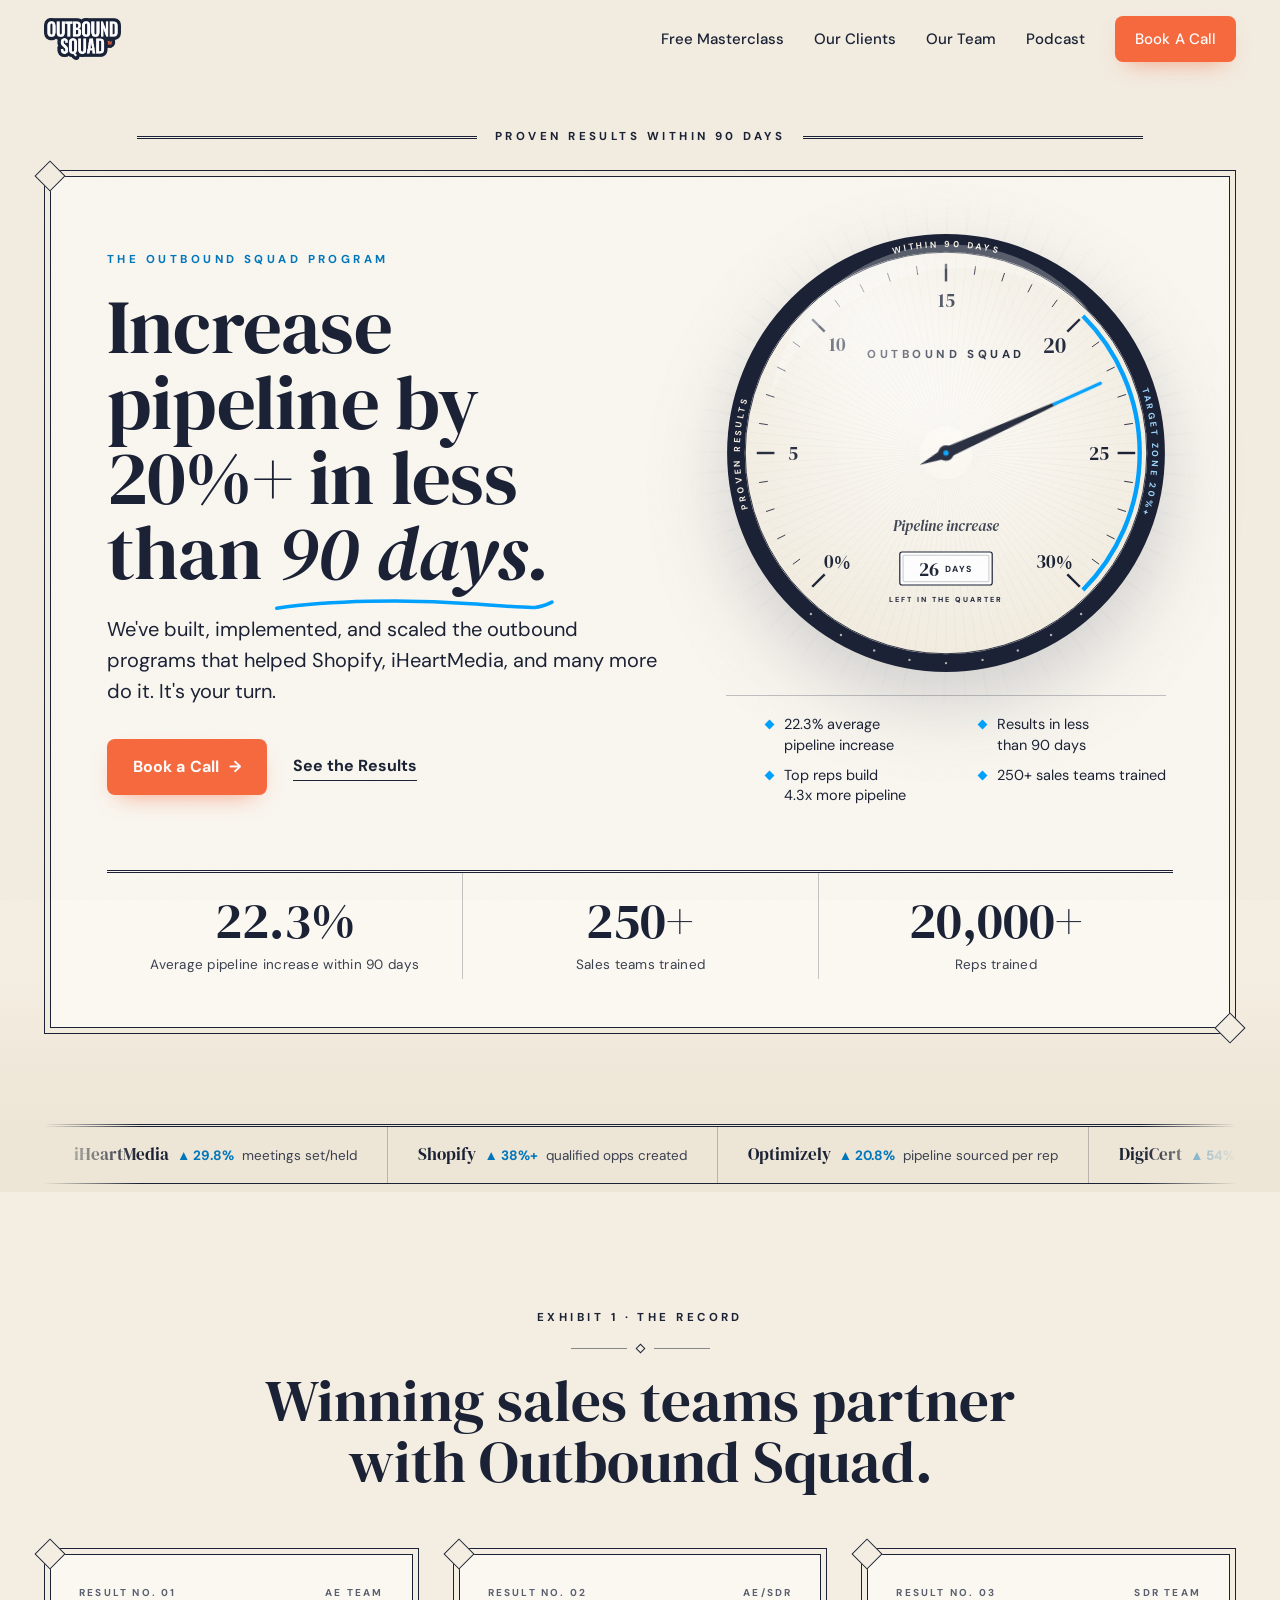
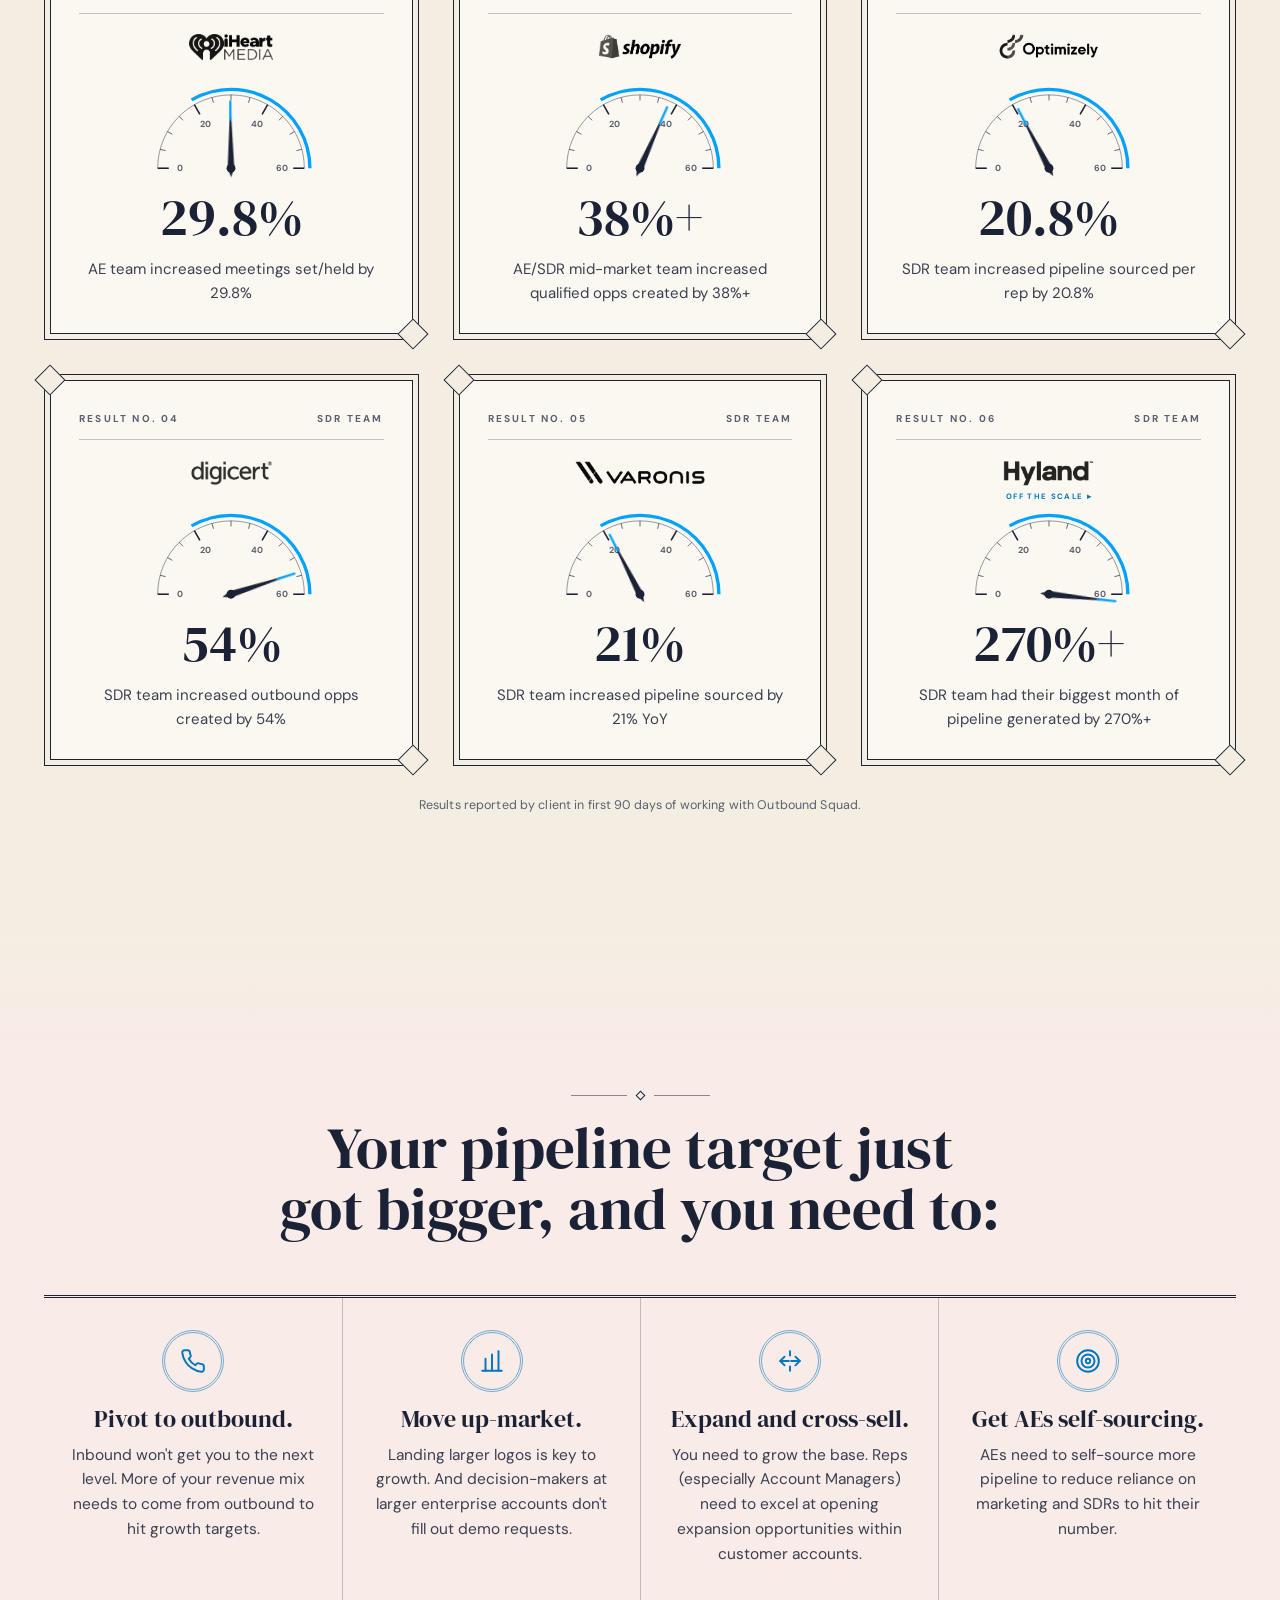
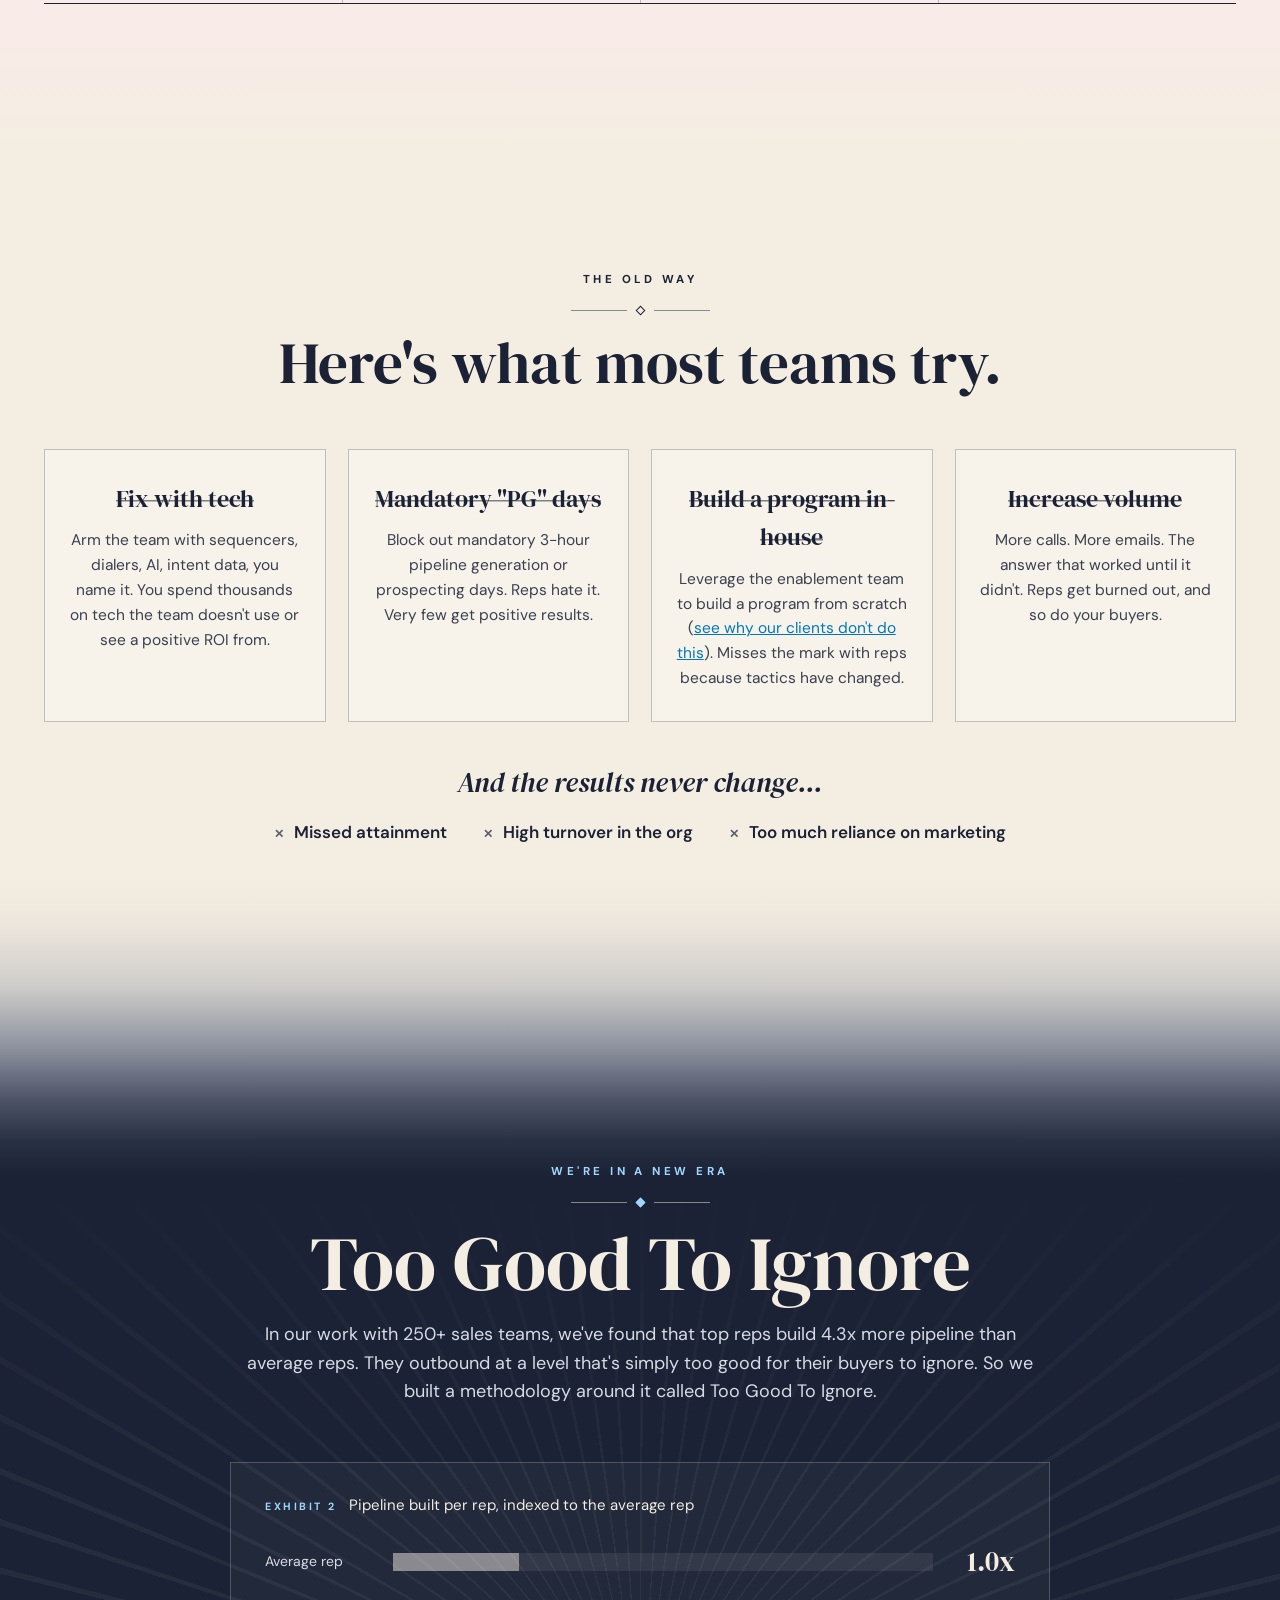
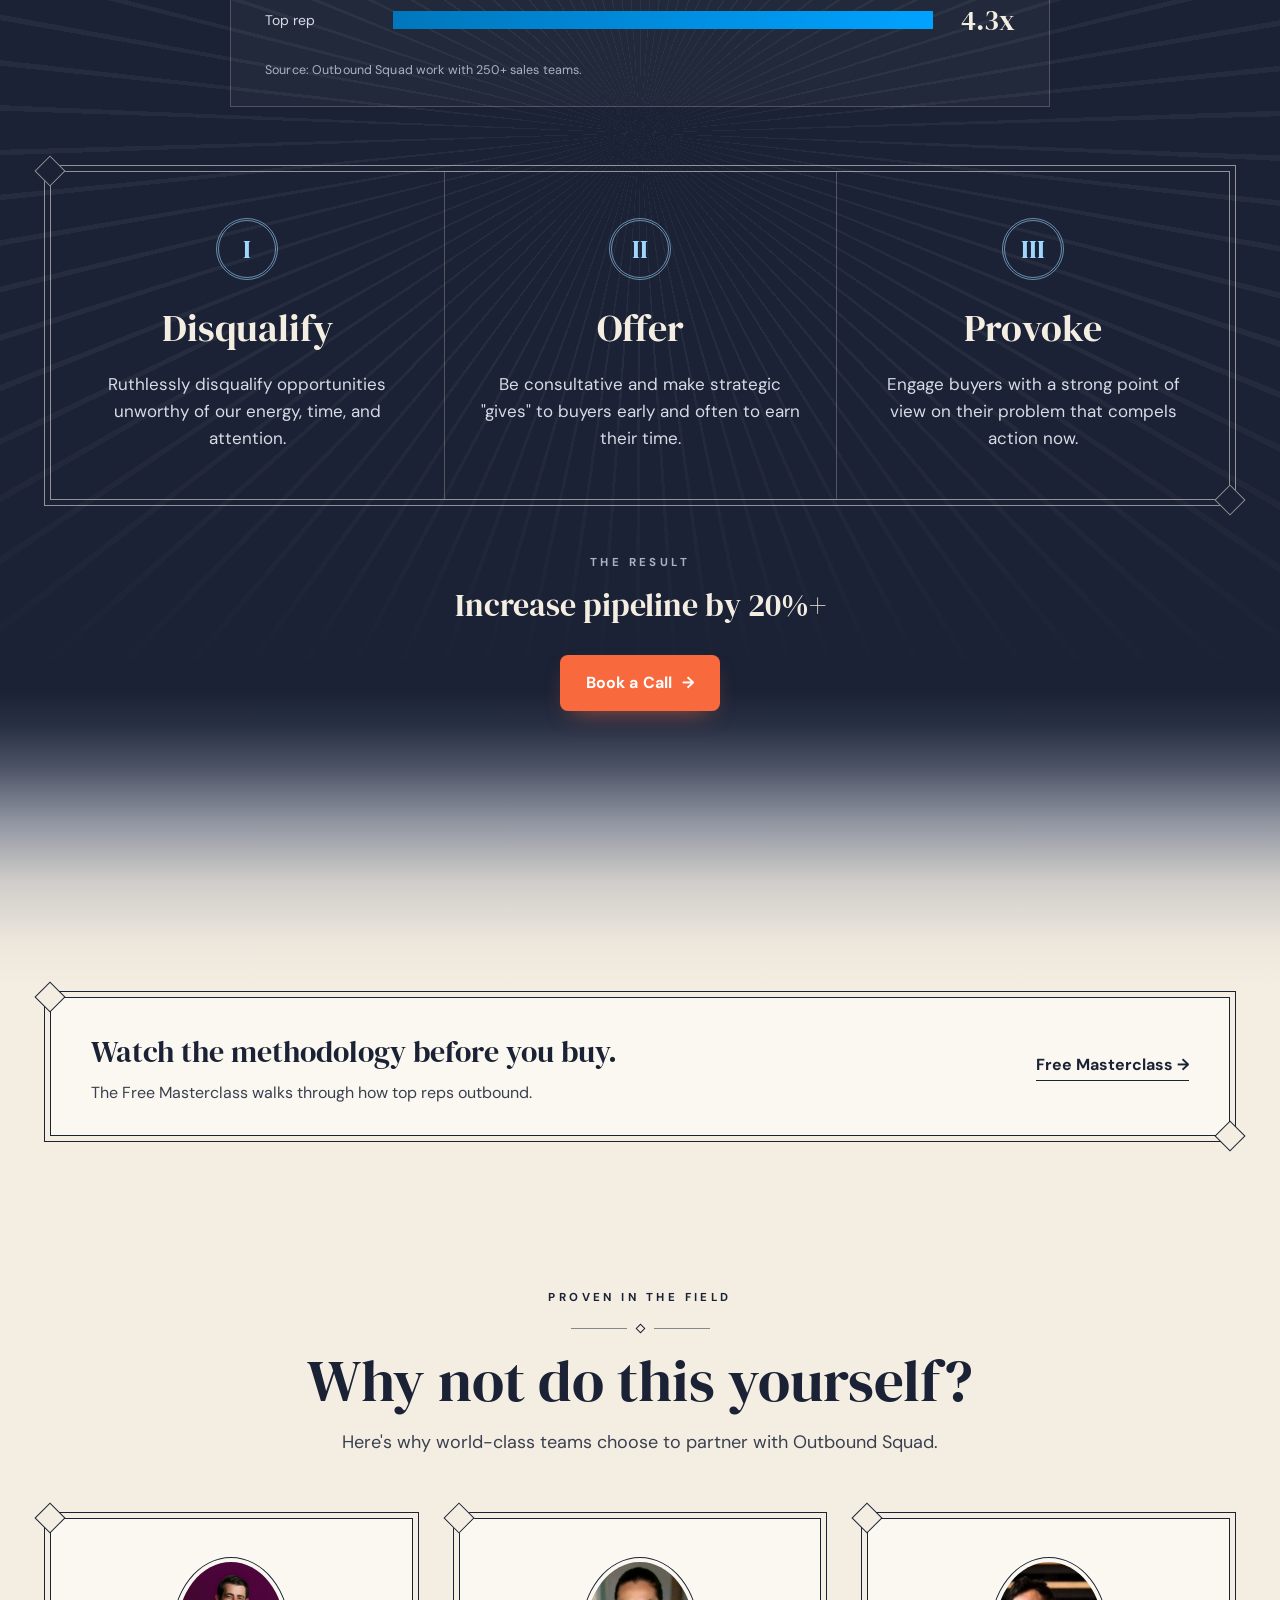
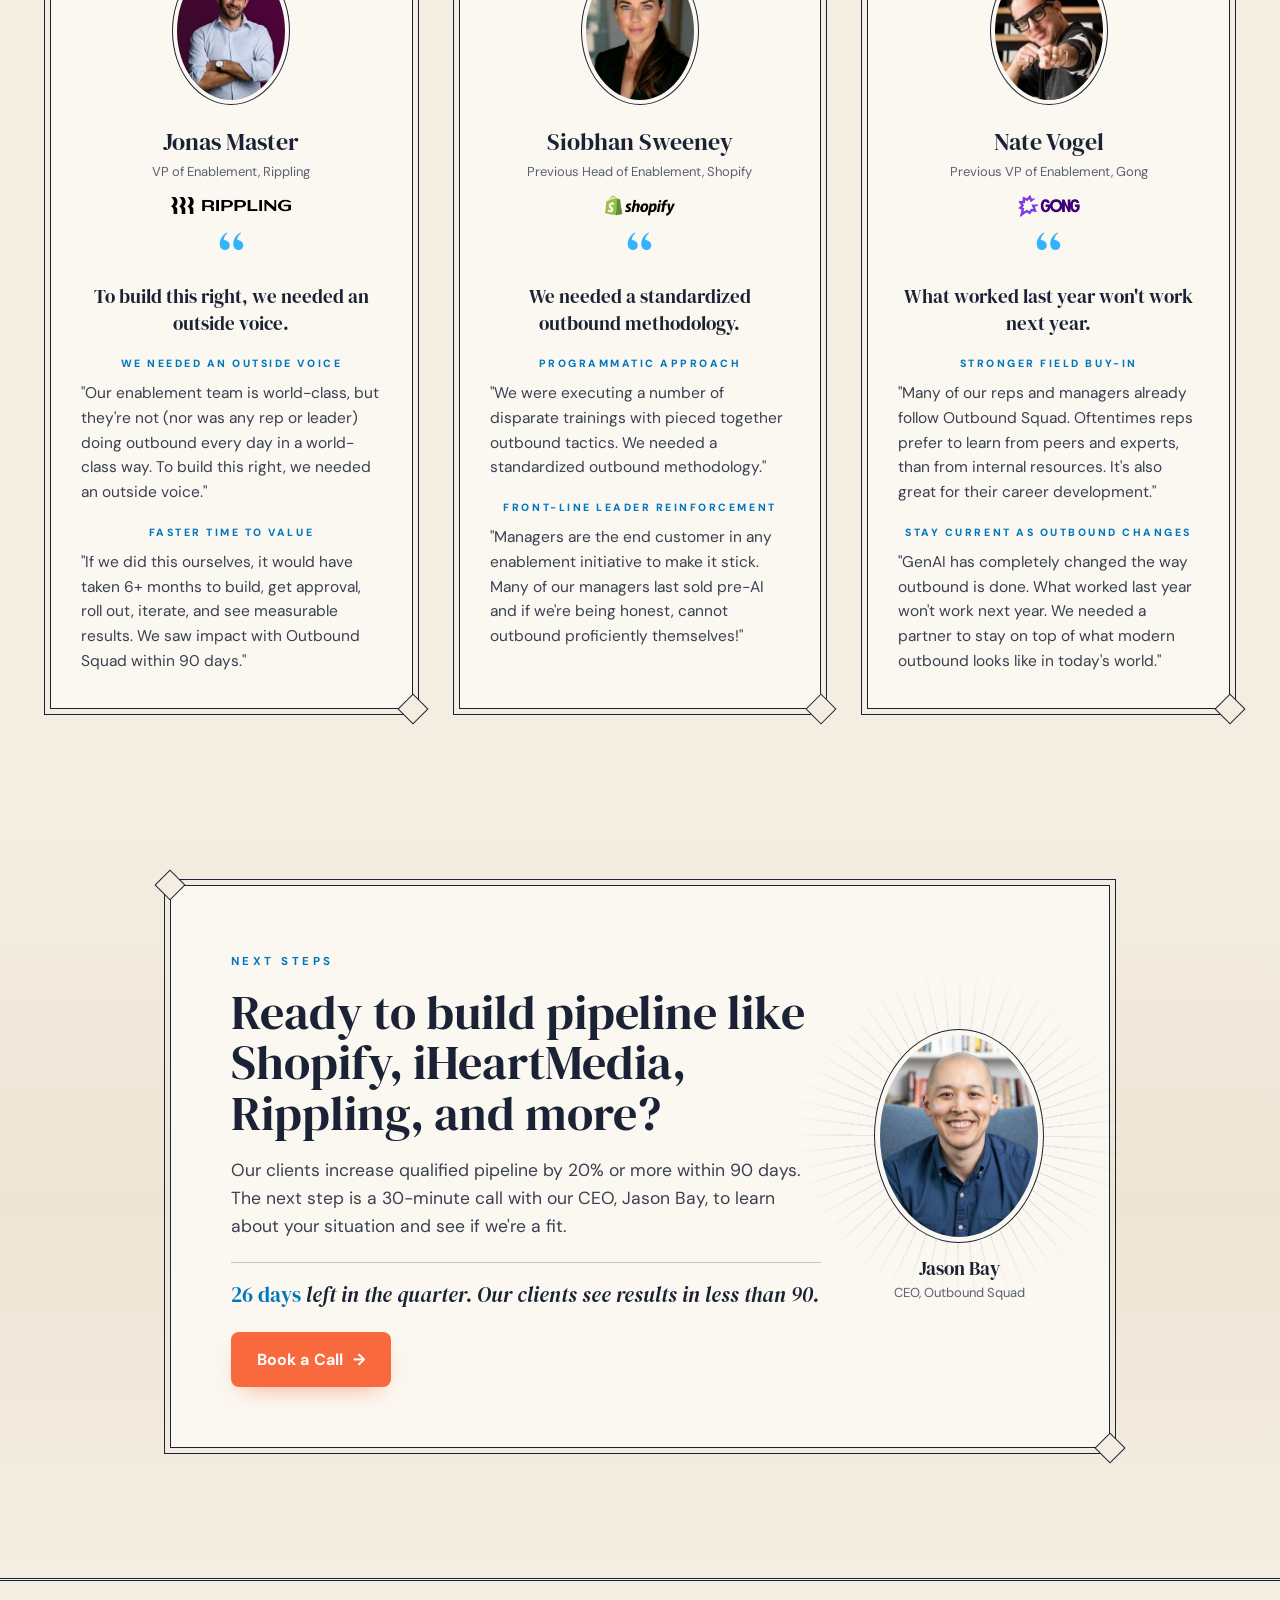
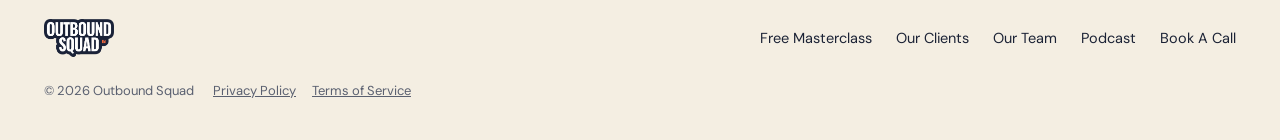
==== commit 5f6e4c5e: "Preview: quarter countdown date window on home dial and close line" ====
--- a/index.html
+++ b/index.html
@@ -58,7 +58,7 @@
             </div>
           </div>
           <div class="dial-wrap">
-            <svg class="dial" viewBox="0 0 400 400" role="img" aria-label="Performance dial reading a 22.3% average pipeline increase on a 0 to 30% scale"><defs><radialGradient id="glare" cx="30%" cy="18%" r="75%"><stop offset="0" stop-color="#fff" stop-opacity="0.55"/><stop offset="0.45" stop-color="#fff" stop-opacity="0.08"/><stop offset="1" stop-color="#fff" stop-opacity="0"/></radialGradient><radialGradient id="face" cx="50%" cy="42%" r="60%"><stop offset="0" stop-color="#FFFDF8"/><stop offset="1" stop-color="#F3EDE0"/></radialGradient><path id="bz-r" d="M334.4,65.6 A190,190 0 0 1 334.4,334.4"/><path id="bz-l" d="M65.6,334.4 A190,190 0 0 1 65.6,65.6"/><path id="bz-t" d="M88.3,46.3 A190,190 0 0 1 311.7,46.3"/></defs><circle cx="200" cy="200" r="191" fill="none" stroke="#1B2235" stroke-width="16"/><circle cx="322.8" cy="346.3" r="1.1" fill="#F4EEE2" opacity="0.7"/><circle cx="295.5" cy="365.4" r="1.1" fill="#F4EEE2" opacity="0.7"/><circle cx="265.3" cy="379.5" r="1.1" fill="#F4EEE2" opacity="0.7"/><circle cx="233.2" cy="388.1" r="1.1" fill="#F4EEE2" opacity="0.7"/><circle cx="200.0" cy="391.0" r="1.1" fill="#F4EEE2" opacity="0.7"/><circle cx="166.8" cy="388.1" r="1.1" fill="#F4EEE2" opacity="0.7"/><circle cx="134.7" cy="379.5" r="1.1" fill="#F4EEE2" opacity="0.7"/><circle cx="104.5" cy="365.4" r="1.1" fill="#F4EEE2" opacity="0.7"/><circle cx="77.2" cy="346.3" r="1.1" fill="#F4EEE2" opacity="0.7"/><circle cx="200" cy="200" r="182.5" fill="url(#face)" stroke="#1B2235" stroke-width="0.8"/><g stroke="#1B2235" stroke-width="0.35" opacity="0.07"><line x1="200.0" y1="176.0" x2="200.0" y2="20.0"/><line x1="201.3" y1="176.0" x2="209.4" y2="20.2"/><line x1="202.5" y1="176.1" x2="218.8" y2="21.0"/><line x1="203.8" y1="176.3" x2="228.2" y2="22.2"/><line x1="205.0" y1="176.5" x2="237.4" y2="23.9"/><line x1="206.2" y1="176.8" x2="246.6" y2="26.1"/><line x1="207.4" y1="177.2" x2="255.6" y2="28.8"/><line x1="208.6" y1="177.6" x2="264.5" y2="32.0"/><line x1="209.8" y1="178.1" x2="273.2" y2="35.6"/><line x1="210.9" y1="178.6" x2="281.7" y2="39.6"/><line x1="212.0" y1="179.2" x2="290.0" y2="44.1"/><line x1="213.1" y1="179.9" x2="298.0" y2="49.0"/><line x1="214.1" y1="180.6" x2="305.8" y2="54.4"/><line x1="215.1" y1="181.3" x2="313.3" y2="60.1"/><line x1="216.1" y1="182.2" x2="320.4" y2="66.2"/><line x1="217.0" y1="183.0" x2="327.3" y2="72.7"/><line x1="217.8" y1="183.9" x2="333.8" y2="79.6"/><line x1="218.7" y1="184.9" x2="339.9" y2="86.7"/><line x1="219.4" y1="185.9" x2="345.6" y2="94.2"/><line x1="220.1" y1="186.9" x2="351.0" y2="102.0"/><line x1="220.8" y1="188.0" x2="355.9" y2="110.0"/><line x1="221.4" y1="189.1" x2="360.4" y2="118.3"/><line x1="221.9" y1="190.2" x2="364.4" y2="126.8"/><line x1="222.4" y1="191.4" x2="368.0" y2="135.5"/><line x1="222.8" y1="192.6" x2="371.2" y2="144.4"/><line x1="223.2" y1="193.8" x2="373.9" y2="153.4"/><line x1="223.5" y1="195.0" x2="376.1" y2="162.6"/><line x1="223.7" y1="196.2" x2="377.8" y2="171.8"/><line x1="223.9" y1="197.5" x2="379.0" y2="181.2"/><line x1="224.0" y1="198.7" x2="379.8" y2="190.6"/><line x1="224.0" y1="200.0" x2="380.0" y2="200.0"/><line x1="224.0" y1="201.3" x2="379.8" y2="209.4"/><line x1="223.9" y1="202.5" x2="379.0" y2="218.8"/><line x1="223.7" y1="203.8" x2="377.8" y2="228.2"/><line x1="223.5" y1="205.0" x2="376.1" y2="237.4"/><line x1="223.2" y1="206.2" x2="373.9" y2="246.6"/><line x1="222.8" y1="207.4" x2="371.2" y2="255.6"/><line x1="222.4" y1="208.6" x2="368.0" y2="264.5"/><line x1="221.9" y1="209.8" x2="364.4" y2="273.2"/><line x1="221.4" y1="210.9" x2="360.4" y2="281.7"/><line x1="220.8" y1="212.0" x2="355.9" y2="290.0"/><line x1="220.1" y1="213.1" x2="351.0" y2="298.0"/><line x1="219.4" y1="214.1" x2="345.6" y2="305.8"/><line x1="218.7" y1="215.1" x2="339.9" y2="313.3"/><line x1="217.8" y1="216.1" x2="333.8" y2="320.4"/><line x1="217.0" y1="217.0" x2="327.3" y2="327.3"/><line x1="216.1" y1="217.8" x2="320.4" y2="333.8"/><line x1="215.1" y1="218.7" x2="313.3" y2="339.9"/><line x1="214.1" y1="219.4" x2="305.8" y2="345.6"/><line x1="213.1" y1="220.1" x2="298.0" y2="351.0"/><line x1="212.0" y1="220.8" x2="290.0" y2="355.9"/><line x1="210.9" y1="221.4" x2="281.7" y2="360.4"/><line x1="209.8" y1="221.9" x2="273.2" y2="364.4"/><line x1="208.6" y1="222.4" x2="264.5" y2="368.0"/><line x1="207.4" y1="222.8" x2="255.6" y2="371.2"/><line x1="206.2" y1="223.2" x2="246.6" y2="373.9"/><line x1="205.0" y1="223.5" x2="237.4" y2="376.1"/><line x1="203.8" y1="223.7" x2="228.2" y2="377.8"/><line x1="202.5" y1="223.9" x2="218.8" y2="379.0"/><line x1="201.3" y1="224.0" x2="209.4" y2="379.8"/><line x1="200.0" y1="224.0" x2="200.0" y2="380.0"/><line x1="198.7" y1="224.0" x2="190.6" y2="379.8"/><line x1="197.5" y1="223.9" x2="181.2" y2="379.0"/><line x1="196.2" y1="223.7" x2="171.8" y2="377.8"/><line x1="195.0" y1="223.5" x2="162.6" y2="376.1"/><line x1="193.8" y1="223.2" x2="153.4" y2="373.9"/><line x1="192.6" y1="222.8" x2="144.4" y2="371.2"/><line x1="191.4" y1="222.4" x2="135.5" y2="368.0"/><line x1="190.2" y1="221.9" x2="126.8" y2="364.4"/><line x1="189.1" y1="221.4" x2="118.3" y2="360.4"/><line x1="188.0" y1="220.8" x2="110.0" y2="355.9"/><line x1="186.9" y1="220.1" x2="102.0" y2="351.0"/><line x1="185.9" y1="219.4" x2="94.2" y2="345.6"/><line x1="184.9" y1="218.7" x2="86.7" y2="339.9"/><line x1="183.9" y1="217.8" x2="79.6" y2="333.8"/><line x1="183.0" y1="217.0" x2="72.7" y2="327.3"/><line x1="182.2" y1="216.1" x2="66.2" y2="320.4"/><line x1="181.3" y1="215.1" x2="60.1" y2="313.3"/><line x1="180.6" y1="214.1" x2="54.4" y2="305.8"/><line x1="179.9" y1="213.1" x2="49.0" y2="298.0"/><line x1="179.2" y1="212.0" x2="44.1" y2="290.0"/><line x1="178.6" y1="210.9" x2="39.6" y2="281.7"/><line x1="178.1" y1="209.8" x2="35.6" y2="273.2"/><line x1="177.6" y1="208.6" x2="32.0" y2="264.5"/><line x1="177.2" y1="207.4" x2="28.8" y2="255.6"/><line x1="176.8" y1="206.2" x2="26.1" y2="246.6"/><line x1="176.5" y1="205.0" x2="23.9" y2="237.4"/><line x1="176.3" y1="203.8" x2="22.2" y2="228.2"/><line x1="176.1" y1="202.5" x2="21.0" y2="218.8"/><line x1="176.0" y1="201.3" x2="20.2" y2="209.4"/><line x1="176.0" y1="200.0" x2="20.0" y2="200.0"/><line x1="176.0" y1="198.7" x2="20.2" y2="190.6"/><line x1="176.1" y1="197.5" x2="21.0" y2="181.2"/><line x1="176.3" y1="196.2" x2="22.2" y2="171.8"/><line x1="176.5" y1="195.0" x2="23.9" y2="162.6"/><line x1="176.8" y1="193.8" x2="26.1" y2="153.4"/><line x1="177.2" y1="192.6" x2="28.8" y2="144.4"/><line x1="177.6" y1="191.4" x2="32.0" y2="135.5"/><line x1="178.1" y1="190.2" x2="35.6" y2="126.8"/><line x1="178.6" y1="189.1" x2="39.6" y2="118.3"/><line x1="179.2" y1="188.0" x2="44.1" y2="110.0"/><line x1="179.9" y1="186.9" x2="49.0" y2="102.0"/><line x1="180.6" y1="185.9" x2="54.4" y2="94.2"/><line x1="181.3" y1="184.9" x2="60.1" y2="86.7"/><line x1="182.2" y1="183.9" x2="66.2" y2="79.6"/><line x1="183.0" y1="183.0" x2="72.7" y2="72.7"/><line x1="183.9" y1="182.2" x2="79.6" y2="66.2"/><line x1="184.9" y1="181.3" x2="86.7" y2="60.1"/><line x1="185.9" y1="180.6" x2="94.2" y2="54.4"/><line x1="186.9" y1="179.9" x2="102.0" y2="49.0"/><line x1="188.0" y1="179.2" x2="110.0" y2="44.1"/><line x1="189.1" y1="178.6" x2="118.3" y2="39.6"/><line x1="190.2" y1="178.1" x2="126.8" y2="35.6"/><line x1="191.4" y1="177.6" x2="135.5" y2="32.0"/><line x1="192.6" y1="177.2" x2="144.4" y2="28.8"/><line x1="193.8" y1="176.8" x2="153.4" y2="26.1"/><line x1="195.0" y1="176.5" x2="162.6" y2="23.9"/><line x1="196.2" y1="176.3" x2="171.8" y2="22.2"/><line x1="197.5" y1="176.1" x2="181.2" y2="21.0"/><line x1="198.7" y1="176.0" x2="190.6" y2="20.2"/></g><text font-family="DM Sans, sans-serif" font-weight="700" font-size="8" letter-spacing="2.6" fill="#9FD8FF"><textPath href="#bz-r" startOffset="50%" text-anchor="middle" dominant-baseline="central">TARGET ZONE 20%+</textPath></text><text font-family="DM Sans, sans-serif" font-weight="700" font-size="8" letter-spacing="2.6" fill="#F4EEE2"><textPath href="#bz-l" startOffset="50%" text-anchor="middle" dominant-baseline="central">PROVEN RESULTS</textPath></text><text font-family="DM Sans, sans-serif" font-weight="700" font-size="8" letter-spacing="2.6" fill="#F4EEE2"><textPath href="#bz-t" startOffset="50%" text-anchor="middle" dominant-baseline="central">WITHIN 90 DAYS</textPath></text><path d="M324.5,75.5 A176,176 0 0 1 324.5,324.5" fill="none" stroke="#00A2FF" stroke-width="4"/><line x1="78.4" y1="321.6" x2="89.7" y2="310.3" stroke="#1B2235" stroke-width="2.2"/><text x="101.7" y="298.3" font-family="DM Serif Display, Georgia, serif" font-size="17" fill="#1B2235" text-anchor="middle" dominant-baseline="central">0%</text><line x1="60.8" y1="301.1" x2="67.3" y2="296.4" stroke="#1B2235" stroke-width="0.8"/><line x1="46.7" y1="278.1" x2="53.9" y2="274.5" stroke="#1B2235" stroke-width="0.8"/><line x1="36.4" y1="253.2" x2="44.0" y2="250.7" stroke="#1B2235" stroke-width="0.8"/><line x1="30.1" y1="226.9" x2="38.0" y2="225.7" stroke="#1B2235" stroke-width="0.8"/><line x1="28.0" y1="200.0" x2="44.0" y2="200.0" stroke="#1B2235" stroke-width="2.2"/><text x="61.0" y="200.0" font-family="DM Serif Display, Georgia, serif" font-size="17" fill="#1B2235" text-anchor="middle" dominant-baseline="central">5</text><line x1="30.1" y1="173.1" x2="38.0" y2="174.3" stroke="#1B2235" stroke-width="0.8"/><line x1="36.4" y1="146.8" x2="44.0" y2="149.3" stroke="#1B2235" stroke-width="0.8"/><line x1="46.7" y1="121.9" x2="53.9" y2="125.5" stroke="#1B2235" stroke-width="0.8"/><line x1="60.8" y1="98.9" x2="67.3" y2="103.6" stroke="#1B2235" stroke-width="0.8"/><line x1="78.4" y1="78.4" x2="89.7" y2="89.7" stroke="#1B2235" stroke-width="2.2"/><text x="101.7" y="101.7" font-family="DM Serif Display, Georgia, serif" font-size="17" fill="#1B2235" text-anchor="middle" dominant-baseline="central">10</text><line x1="98.9" y1="60.8" x2="103.6" y2="67.3" stroke="#1B2235" stroke-width="0.8"/><line x1="121.9" y1="46.7" x2="125.5" y2="53.9" stroke="#1B2235" stroke-width="0.8"/><line x1="146.8" y1="36.4" x2="149.3" y2="44.0" stroke="#1B2235" stroke-width="0.8"/><line x1="173.1" y1="30.1" x2="174.3" y2="38.0" stroke="#1B2235" stroke-width="0.8"/><line x1="200.0" y1="28.0" x2="200.0" y2="44.0" stroke="#1B2235" stroke-width="2.2"/><text x="200.0" y="61.0" font-family="DM Serif Display, Georgia, serif" font-size="17" fill="#1B2235" text-anchor="middle" dominant-baseline="central">15</text><line x1="226.9" y1="30.1" x2="225.7" y2="38.0" stroke="#1B2235" stroke-width="0.8"/><line x1="253.2" y1="36.4" x2="250.7" y2="44.0" stroke="#1B2235" stroke-width="0.8"/><line x1="278.1" y1="46.7" x2="274.5" y2="53.9" stroke="#1B2235" stroke-width="0.8"/><line x1="301.1" y1="60.8" x2="296.4" y2="67.3" stroke="#1B2235" stroke-width="0.8"/><line x1="321.6" y1="78.4" x2="310.3" y2="89.7" stroke="#1B2235" stroke-width="2.2"/><text x="298.3" y="101.7" font-family="DM Serif Display, Georgia, serif" font-size="20" fill="#1B2235" text-anchor="middle" dominant-baseline="central">20</text><line x1="339.2" y1="98.9" x2="332.7" y2="103.6" stroke="#1B2235" stroke-width="0.8"/><line x1="353.3" y1="121.9" x2="346.1" y2="125.5" stroke="#1B2235" stroke-width="0.8"/><line x1="363.6" y1="146.8" x2="356.0" y2="149.3" stroke="#1B2235" stroke-width="0.8"/><line x1="369.9" y1="173.1" x2="362.0" y2="174.3" stroke="#1B2235" stroke-width="0.8"/><line x1="372.0" y1="200.0" x2="356.0" y2="200.0" stroke="#1B2235" stroke-width="2.2"/><text x="339.0" y="200.0" font-family="DM Serif Display, Georgia, serif" font-size="17" fill="#1B2235" text-anchor="middle" dominant-baseline="central">25</text><line x1="369.9" y1="226.9" x2="362.0" y2="225.7" stroke="#1B2235" stroke-width="0.8"/><line x1="363.6" y1="253.2" x2="356.0" y2="250.7" stroke="#1B2235" stroke-width="0.8"/><line x1="353.3" y1="278.1" x2="346.1" y2="274.5" stroke="#1B2235" stroke-width="0.8"/><line x1="339.2" y1="301.1" x2="332.7" y2="296.4" stroke="#1B2235" stroke-width="0.8"/><line x1="321.6" y1="321.6" x2="310.3" y2="310.3" stroke="#1B2235" stroke-width="2.2"/><text x="298.3" y="298.3" font-family="DM Serif Display, Georgia, serif" font-size="17" fill="#1B2235" text-anchor="middle" dominant-baseline="central">30%</text><text x="200.0" y="110.0" font-family="DM Sans, sans-serif" font-weight="700" font-size="10.5" fill="#1B2235" text-anchor="middle" dominant-baseline="central" letter-spacing="3.2">OUTBOUND SQUAD</text><text x="200.0" y="292.0" font-family="DM Serif Display, Georgia, serif" font-size="15" fill="#1B2235" text-anchor="middle" dominant-baseline="central" font-style="italic" opacity="0.85">Pipeline increase</text><g class="needle main" style="--from:-135deg;--to:65.7deg;transform-origin:200px 200px"><polygon points="200.0,46.0 205.0,200.0 200.0,226.0 195.0,200.0" fill="#1B2235"/><line x1="200" y1="46" x2="200" y2="92.2" stroke="#00A2FF" stroke-width="3.0" stroke-linecap="round"/></g><circle cx="200" cy="200" r="7" fill="#1B2235"/><circle cx="200" cy="200" r="2.4" fill="#00A2FF"/><path d="M 40 150 A 165 165 0 0 1 330 70 A 190 190 0 0 0 40 150 Z" fill="#fff" opacity="0.28"/><circle cx="200" cy="200" r="182" fill="url(#glare)" pointer-events="none"/></svg>
+            <svg class="dial" viewBox="0 0 400 400" role="img" aria-label="Performance dial reading a 22.3% average pipeline increase on a 0 to 30% scale, with a window showing the days left in the quarter"><defs><radialGradient id="glare" cx="30%" cy="18%" r="75%"><stop offset="0" stop-color="#fff" stop-opacity="0.55"/><stop offset="0.45" stop-color="#fff" stop-opacity="0.08"/><stop offset="1" stop-color="#fff" stop-opacity="0"/></radialGradient><radialGradient id="face" cx="50%" cy="42%" r="60%"><stop offset="0" stop-color="#FFFDF8"/><stop offset="1" stop-color="#F3EDE0"/></radialGradient><path id="bz-r" d="M334.4,65.6 A190,190 0 0 1 334.4,334.4"/><path id="bz-l" d="M65.6,334.4 A190,190 0 0 1 65.6,65.6"/><path id="bz-t" d="M88.3,46.3 A190,190 0 0 1 311.7,46.3"/></defs><circle cx="200" cy="200" r="191" fill="none" stroke="#1B2235" stroke-width="16"/><circle cx="322.8" cy="346.3" r="1.1" fill="#F4EEE2" opacity="0.7"/><circle cx="295.5" cy="365.4" r="1.1" fill="#F4EEE2" opacity="0.7"/><circle cx="265.3" cy="379.5" r="1.1" fill="#F4EEE2" opacity="0.7"/><circle cx="233.2" cy="388.1" r="1.1" fill="#F4EEE2" opacity="0.7"/><circle cx="200.0" cy="391.0" r="1.1" fill="#F4EEE2" opacity="0.7"/><circle cx="166.8" cy="388.1" r="1.1" fill="#F4EEE2" opacity="0.7"/><circle cx="134.7" cy="379.5" r="1.1" fill="#F4EEE2" opacity="0.7"/><circle cx="104.5" cy="365.4" r="1.1" fill="#F4EEE2" opacity="0.7"/><circle cx="77.2" cy="346.3" r="1.1" fill="#F4EEE2" opacity="0.7"/><circle cx="200" cy="200" r="182.5" fill="url(#face)" stroke="#1B2235" stroke-width="0.8"/><g stroke="#1B2235" stroke-width="0.35" opacity="0.07"><line x1="200.0" y1="176.0" x2="200.0" y2="20.0"/><line x1="201.3" y1="176.0" x2="209.4" y2="20.2"/><line x1="202.5" y1="176.1" x2="218.8" y2="21.0"/><line x1="203.8" y1="176.3" x2="228.2" y2="22.2"/><line x1="205.0" y1="176.5" x2="237.4" y2="23.9"/><line x1="206.2" y1="176.8" x2="246.6" y2="26.1"/><line x1="207.4" y1="177.2" x2="255.6" y2="28.8"/><line x1="208.6" y1="177.6" x2="264.5" y2="32.0"/><line x1="209.8" y1="178.1" x2="273.2" y2="35.6"/><line x1="210.9" y1="178.6" x2="281.7" y2="39.6"/><line x1="212.0" y1="179.2" x2="290.0" y2="44.1"/><line x1="213.1" y1="179.9" x2="298.0" y2="49.0"/><line x1="214.1" y1="180.6" x2="305.8" y2="54.4"/><line x1="215.1" y1="181.3" x2="313.3" y2="60.1"/><line x1="216.1" y1="182.2" x2="320.4" y2="66.2"/><line x1="217.0" y1="183.0" x2="327.3" y2="72.7"/><line x1="217.8" y1="183.9" x2="333.8" y2="79.6"/><line x1="218.7" y1="184.9" x2="339.9" y2="86.7"/><line x1="219.4" y1="185.9" x2="345.6" y2="94.2"/><line x1="220.1" y1="186.9" x2="351.0" y2="102.0"/><line x1="220.8" y1="188.0" x2="355.9" y2="110.0"/><line x1="221.4" y1="189.1" x2="360.4" y2="118.3"/><line x1="221.9" y1="190.2" x2="364.4" y2="126.8"/><line x1="222.4" y1="191.4" x2="368.0" y2="135.5"/><line x1="222.8" y1="192.6" x2="371.2" y2="144.4"/><line x1="223.2" y1="193.8" x2="373.9" y2="153.4"/><line x1="223.5" y1="195.0" x2="376.1" y2="162.6"/><line x1="223.7" y1="196.2" x2="377.8" y2="171.8"/><line x1="223.9" y1="197.5" x2="379.0" y2="181.2"/><line x1="224.0" y1="198.7" x2="379.8" y2="190.6"/><line x1="224.0" y1="200.0" x2="380.0" y2="200.0"/><line x1="224.0" y1="201.3" x2="379.8" y2="209.4"/><line x1="223.9" y1="202.5" x2="379.0" y2="218.8"/><line x1="223.7" y1="203.8" x2="377.8" y2="228.2"/><line x1="223.5" y1="205.0" x2="376.1" y2="237.4"/><line x1="223.2" y1="206.2" x2="373.9" y2="246.6"/><line x1="222.8" y1="207.4" x2="371.2" y2="255.6"/><line x1="222.4" y1="208.6" x2="368.0" y2="264.5"/><line x1="221.9" y1="209.8" x2="364.4" y2="273.2"/><line x1="221.4" y1="210.9" x2="360.4" y2="281.7"/><line x1="220.8" y1="212.0" x2="355.9" y2="290.0"/><line x1="220.1" y1="213.1" x2="351.0" y2="298.0"/><line x1="219.4" y1="214.1" x2="345.6" y2="305.8"/><line x1="218.7" y1="215.1" x2="339.9" y2="313.3"/><line x1="217.8" y1="216.1" x2="333.8" y2="320.4"/><line x1="217.0" y1="217.0" x2="327.3" y2="327.3"/><line x1="216.1" y1="217.8" x2="320.4" y2="333.8"/><line x1="215.1" y1="218.7" x2="313.3" y2="339.9"/><line x1="214.1" y1="219.4" x2="305.8" y2="345.6"/><line x1="213.1" y1="220.1" x2="298.0" y2="351.0"/><line x1="212.0" y1="220.8" x2="290.0" y2="355.9"/><line x1="210.9" y1="221.4" x2="281.7" y2="360.4"/><line x1="209.8" y1="221.9" x2="273.2" y2="364.4"/><line x1="208.6" y1="222.4" x2="264.5" y2="368.0"/><line x1="207.4" y1="222.8" x2="255.6" y2="371.2"/><line x1="206.2" y1="223.2" x2="246.6" y2="373.9"/><line x1="205.0" y1="223.5" x2="237.4" y2="376.1"/><line x1="203.8" y1="223.7" x2="228.2" y2="377.8"/><line x1="202.5" y1="223.9" x2="218.8" y2="379.0"/><line x1="201.3" y1="224.0" x2="209.4" y2="379.8"/><line x1="200.0" y1="224.0" x2="200.0" y2="380.0"/><line x1="198.7" y1="224.0" x2="190.6" y2="379.8"/><line x1="197.5" y1="223.9" x2="181.2" y2="379.0"/><line x1="196.2" y1="223.7" x2="171.8" y2="377.8"/><line x1="195.0" y1="223.5" x2="162.6" y2="376.1"/><line x1="193.8" y1="223.2" x2="153.4" y2="373.9"/><line x1="192.6" y1="222.8" x2="144.4" y2="371.2"/><line x1="191.4" y1="222.4" x2="135.5" y2="368.0"/><line x1="190.2" y1="221.9" x2="126.8" y2="364.4"/><line x1="189.1" y1="221.4" x2="118.3" y2="360.4"/><line x1="188.0" y1="220.8" x2="110.0" y2="355.9"/><line x1="186.9" y1="220.1" x2="102.0" y2="351.0"/><line x1="185.9" y1="219.4" x2="94.2" y2="345.6"/><line x1="184.9" y1="218.7" x2="86.7" y2="339.9"/><line x1="183.9" y1="217.8" x2="79.6" y2="333.8"/><line x1="183.0" y1="217.0" x2="72.7" y2="327.3"/><line x1="182.2" y1="216.1" x2="66.2" y2="320.4"/><line x1="181.3" y1="215.1" x2="60.1" y2="313.3"/><line x1="180.6" y1="214.1" x2="54.4" y2="305.8"/><line x1="179.9" y1="213.1" x2="49.0" y2="298.0"/><line x1="179.2" y1="212.0" x2="44.1" y2="290.0"/><line x1="178.6" y1="210.9" x2="39.6" y2="281.7"/><line x1="178.1" y1="209.8" x2="35.6" y2="273.2"/><line x1="177.6" y1="208.6" x2="32.0" y2="264.5"/><line x1="177.2" y1="207.4" x2="28.8" y2="255.6"/><line x1="176.8" y1="206.2" x2="26.1" y2="246.6"/><line x1="176.5" y1="205.0" x2="23.9" y2="237.4"/><line x1="176.3" y1="203.8" x2="22.2" y2="228.2"/><line x1="176.1" y1="202.5" x2="21.0" y2="218.8"/><line x1="176.0" y1="201.3" x2="20.2" y2="209.4"/><line x1="176.0" y1="200.0" x2="20.0" y2="200.0"/><line x1="176.0" y1="198.7" x2="20.2" y2="190.6"/><line x1="176.1" y1="197.5" x2="21.0" y2="181.2"/><line x1="176.3" y1="196.2" x2="22.2" y2="171.8"/><line x1="176.5" y1="195.0" x2="23.9" y2="162.6"/><line x1="176.8" y1="193.8" x2="26.1" y2="153.4"/><line x1="177.2" y1="192.6" x2="28.8" y2="144.4"/><line x1="177.6" y1="191.4" x2="32.0" y2="135.5"/><line x1="178.1" y1="190.2" x2="35.6" y2="126.8"/><line x1="178.6" y1="189.1" x2="39.6" y2="118.3"/><line x1="179.2" y1="188.0" x2="44.1" y2="110.0"/><line x1="179.9" y1="186.9" x2="49.0" y2="102.0"/><line x1="180.6" y1="185.9" x2="54.4" y2="94.2"/><line x1="181.3" y1="184.9" x2="60.1" y2="86.7"/><line x1="182.2" y1="183.9" x2="66.2" y2="79.6"/><line x1="183.0" y1="183.0" x2="72.7" y2="72.7"/><line x1="183.9" y1="182.2" x2="79.6" y2="66.2"/><line x1="184.9" y1="181.3" x2="86.7" y2="60.1"/><line x1="185.9" y1="180.6" x2="94.2" y2="54.4"/><line x1="186.9" y1="179.9" x2="102.0" y2="49.0"/><line x1="188.0" y1="179.2" x2="110.0" y2="44.1"/><line x1="189.1" y1="178.6" x2="118.3" y2="39.6"/><line x1="190.2" y1="178.1" x2="126.8" y2="35.6"/><line x1="191.4" y1="177.6" x2="135.5" y2="32.0"/><line x1="192.6" y1="177.2" x2="144.4" y2="28.8"/><line x1="193.8" y1="176.8" x2="153.4" y2="26.1"/><line x1="195.0" y1="176.5" x2="162.6" y2="23.9"/><line x1="196.2" y1="176.3" x2="171.8" y2="22.2"/><line x1="197.5" y1="176.1" x2="181.2" y2="21.0"/><line x1="198.7" y1="176.0" x2="190.6" y2="20.2"/></g><text font-family="DM Sans, sans-serif" font-weight="700" font-size="8" letter-spacing="2.6" fill="#9FD8FF"><textPath href="#bz-r" startOffset="50%" text-anchor="middle" dominant-baseline="central">TARGET ZONE 20%+</textPath></text><text font-family="DM Sans, sans-serif" font-weight="700" font-size="8" letter-spacing="2.6" fill="#F4EEE2"><textPath href="#bz-l" startOffset="50%" text-anchor="middle" dominant-baseline="central">PROVEN RESULTS</textPath></text><text font-family="DM Sans, sans-serif" font-weight="700" font-size="8" letter-spacing="2.6" fill="#F4EEE2"><textPath href="#bz-t" startOffset="50%" text-anchor="middle" dominant-baseline="central">WITHIN 90 DAYS</textPath></text><path d="M324.5,75.5 A176,176 0 0 1 324.5,324.5" fill="none" stroke="#00A2FF" stroke-width="4"/><line x1="78.4" y1="321.6" x2="89.7" y2="310.3" stroke="#1B2235" stroke-width="2.2"/><text x="101.7" y="298.3" font-family="DM Serif Display, Georgia, serif" font-size="17" fill="#1B2235" text-anchor="middle" dominant-baseline="central">0%</text><line x1="60.8" y1="301.1" x2="67.3" y2="296.4" stroke="#1B2235" stroke-width="0.8"/><line x1="46.7" y1="278.1" x2="53.9" y2="274.5" stroke="#1B2235" stroke-width="0.8"/><line x1="36.4" y1="253.2" x2="44.0" y2="250.7" stroke="#1B2235" stroke-width="0.8"/><line x1="30.1" y1="226.9" x2="38.0" y2="225.7" stroke="#1B2235" stroke-width="0.8"/><line x1="28.0" y1="200.0" x2="44.0" y2="200.0" stroke="#1B2235" stroke-width="2.2"/><text x="61.0" y="200.0" font-family="DM Serif Display, Georgia, serif" font-size="17" fill="#1B2235" text-anchor="middle" dominant-baseline="central">5</text><line x1="30.1" y1="173.1" x2="38.0" y2="174.3" stroke="#1B2235" stroke-width="0.8"/><line x1="36.4" y1="146.8" x2="44.0" y2="149.3" stroke="#1B2235" stroke-width="0.8"/><line x1="46.7" y1="121.9" x2="53.9" y2="125.5" stroke="#1B2235" stroke-width="0.8"/><line x1="60.8" y1="98.9" x2="67.3" y2="103.6" stroke="#1B2235" stroke-width="0.8"/><line x1="78.4" y1="78.4" x2="89.7" y2="89.7" stroke="#1B2235" stroke-width="2.2"/><text x="101.7" y="101.7" font-family="DM Serif Display, Georgia, serif" font-size="17" fill="#1B2235" text-anchor="middle" dominant-baseline="central">10</text><line x1="98.9" y1="60.8" x2="103.6" y2="67.3" stroke="#1B2235" stroke-width="0.8"/><line x1="121.9" y1="46.7" x2="125.5" y2="53.9" stroke="#1B2235" stroke-width="0.8"/><line x1="146.8" y1="36.4" x2="149.3" y2="44.0" stroke="#1B2235" stroke-width="0.8"/><line x1="173.1" y1="30.1" x2="174.3" y2="38.0" stroke="#1B2235" stroke-width="0.8"/><line x1="200.0" y1="28.0" x2="200.0" y2="44.0" stroke="#1B2235" stroke-width="2.2"/><text x="200.0" y="61.0" font-family="DM Serif Display, Georgia, serif" font-size="17" fill="#1B2235" text-anchor="middle" dominant-baseline="central">15</text><line x1="226.9" y1="30.1" x2="225.7" y2="38.0" stroke="#1B2235" stroke-width="0.8"/><line x1="253.2" y1="36.4" x2="250.7" y2="44.0" stroke="#1B2235" stroke-width="0.8"/><line x1="278.1" y1="46.7" x2="274.5" y2="53.9" stroke="#1B2235" stroke-width="0.8"/><line x1="301.1" y1="60.8" x2="296.4" y2="67.3" stroke="#1B2235" stroke-width="0.8"/><line x1="321.6" y1="78.4" x2="310.3" y2="89.7" stroke="#1B2235" stroke-width="2.2"/><text x="298.3" y="101.7" font-family="DM Serif Display, Georgia, serif" font-size="20" fill="#1B2235" text-anchor="middle" dominant-baseline="central">20</text><line x1="339.2" y1="98.9" x2="332.7" y2="103.6" stroke="#1B2235" stroke-width="0.8"/><line x1="353.3" y1="121.9" x2="346.1" y2="125.5" stroke="#1B2235" stroke-width="0.8"/><line x1="363.6" y1="146.8" x2="356.0" y2="149.3" stroke="#1B2235" stroke-width="0.8"/><line x1="369.9" y1="173.1" x2="362.0" y2="174.3" stroke="#1B2235" stroke-width="0.8"/><line x1="372.0" y1="200.0" x2="356.0" y2="200.0" stroke="#1B2235" stroke-width="2.2"/><text x="339.0" y="200.0" font-family="DM Serif Display, Georgia, serif" font-size="17" fill="#1B2235" text-anchor="middle" dominant-baseline="central">25</text><line x1="369.9" y1="226.9" x2="362.0" y2="225.7" stroke="#1B2235" stroke-width="0.8"/><line x1="363.6" y1="253.2" x2="356.0" y2="250.7" stroke="#1B2235" stroke-width="0.8"/><line x1="353.3" y1="278.1" x2="346.1" y2="274.5" stroke="#1B2235" stroke-width="0.8"/><line x1="339.2" y1="301.1" x2="332.7" y2="296.4" stroke="#1B2235" stroke-width="0.8"/><line x1="321.6" y1="321.6" x2="310.3" y2="310.3" stroke="#1B2235" stroke-width="2.2"/><text x="298.3" y="298.3" font-family="DM Serif Display, Georgia, serif" font-size="17" fill="#1B2235" text-anchor="middle" dominant-baseline="central">30%</text><text x="200.0" y="110.0" font-family="DM Sans, sans-serif" font-weight="700" font-size="10.5" fill="#1B2235" text-anchor="middle" dominant-baseline="central" letter-spacing="3.2">OUTBOUND SQUAD</text><text x="200.0" y="266.0" font-family="DM Serif Display, Georgia, serif" font-size="14" fill="#1B2235" text-anchor="middle" dominant-baseline="central" font-style="italic" opacity="0.85">Pipeline increase</text><g class="qwin"><rect x="158" y="290" width="84" height="30" rx="2" fill="#fff" stroke="#1B2235" stroke-width="1.1"/><rect x="161" y="293" width="78" height="24" rx="1" fill="none" stroke="#1B2235" stroke-width="0.4" opacity="0.5"/><text x="200" y="305.5" font-family="DM Serif Display, Georgia, serif" font-size="17" fill="#1B2235" text-anchor="middle" dominant-baseline="central"><tspan data-q-days>87</tspan><tspan font-family="DM Sans, sans-serif" font-size="8" font-weight="700" letter-spacing="1.4" dx="5">DAYS</tspan></text><text x="200" y="333" font-family="DM Sans, sans-serif" font-weight="700" font-size="6.6" fill="#1B2235" text-anchor="middle" dominant-baseline="central" letter-spacing="1.8">LEFT IN THE QUARTER</text></g><g class="needle main" style="--from:-135deg;--to:65.7deg;transform-origin:200px 200px"><polygon points="200.0,46.0 205.0,200.0 200.0,226.0 195.0,200.0" fill="#1B2235"/><line x1="200" y1="46" x2="200" y2="92.2" stroke="#00A2FF" stroke-width="3.0" stroke-linecap="round"/></g><circle cx="200" cy="200" r="7" fill="#1B2235"/><circle cx="200" cy="200" r="2.4" fill="#00A2FF"/><path d="M 40 150 A 165 165 0 0 1 330 70 A 190 190 0 0 0 40 150 Z" fill="#fff" opacity="0.28"/><circle cx="200" cy="200" r="182" fill="url(#glare)" pointer-events="none"/></svg>
             <ul class="dial-list"><li>22.3% average pipeline increase</li><li>Results in less than 90 days</li><li>Top reps build 4.3x more pipeline</li><li>250+ sales teams trained</li></ul>
           </div>
           <div class="ticker">
@@ -175,6 +175,7 @@
           <span class="caps blue">Next steps</span>
           <h2>Ready to build pipeline like Shopify, iHeartMedia, Rippling, and more?</h2>
           <p>Our clients increase qualified pipeline by 20% or more within 90 days. The next step is a 30-minute call with our CEO, Jason Bay, to learn about your situation and see if we're a fit.</p>
+          <p class="qline"><b><span data-q-days>87</span> days</b> left in the quarter. Our clients see results in less than 90.</p>
           <a class="btn btn-primary" href="/contact/">Book a Call <span class="arrow">&rarr;</span></a>
         </div>
         <figure><div class="oval"><img src="/assets/site/headshots/jason-bay.jpg" alt="Jason Bay"></div><figcaption><b>Jason Bay</b>CEO, Outbound Squad</figcaption></figure>
--- a/assets/site/theme.css
+++ b/assets/site/theme.css
@@ -293,6 +293,11 @@
 .person .role { margin-bottom: 0; }
 .person .q1 { margin-top: 22px; }
 @media (max-width: 900px) { .movement { padding: 310px 0; } }
+
+/* Quarter countdown */
+.close .qline { margin-top: 22px; padding-top: 18px; border-top: 1px solid var(--rule); font-family: var(--serif); font-style: italic; font-size: 21px; line-height: 1.35; color: var(--ink); }
+.close .qline b { font-weight: 400; font-style: normal; color: #0077BD; }
+.close .qline + .btn { margin-top: 22px; }
 
 /* ===== Inner pages ===== */
 .nav-links a.is-current { box-shadow: inset 0 -2px 0 #00A2FF; padding-bottom: 4px; }
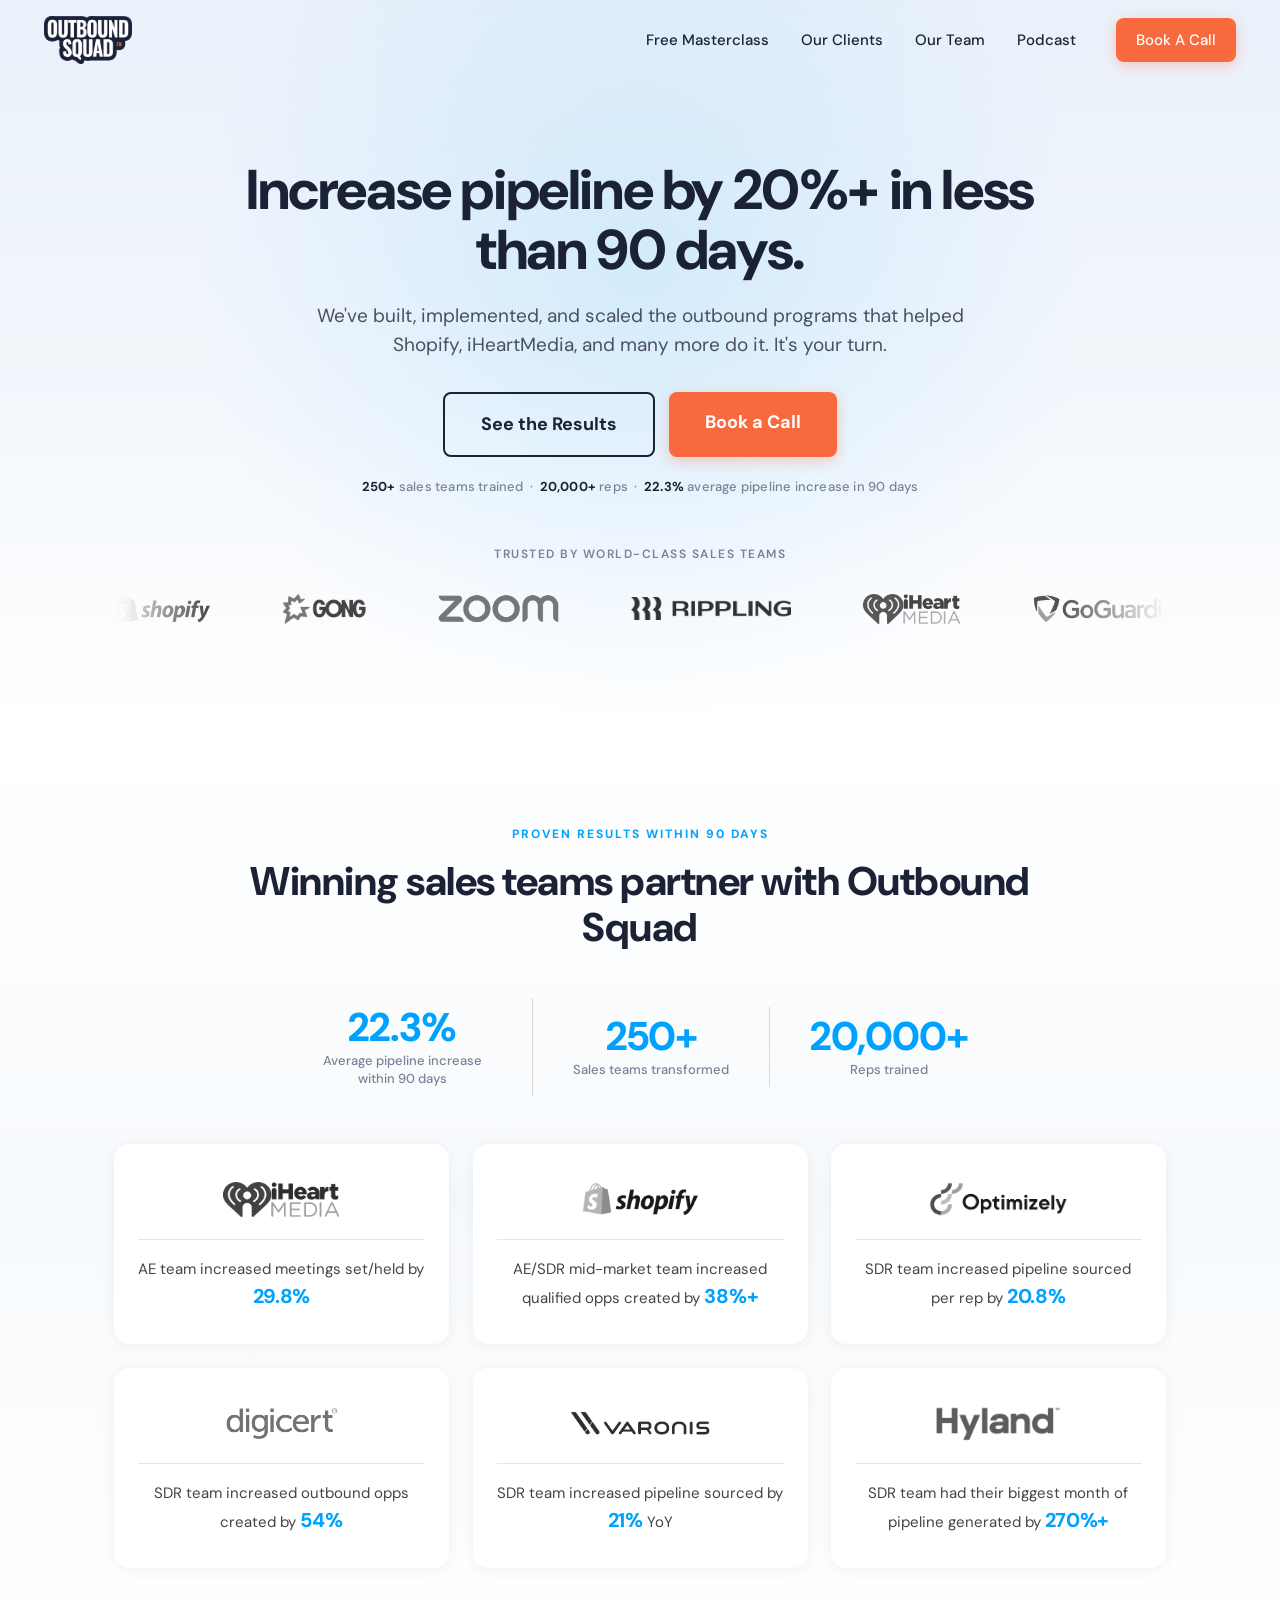
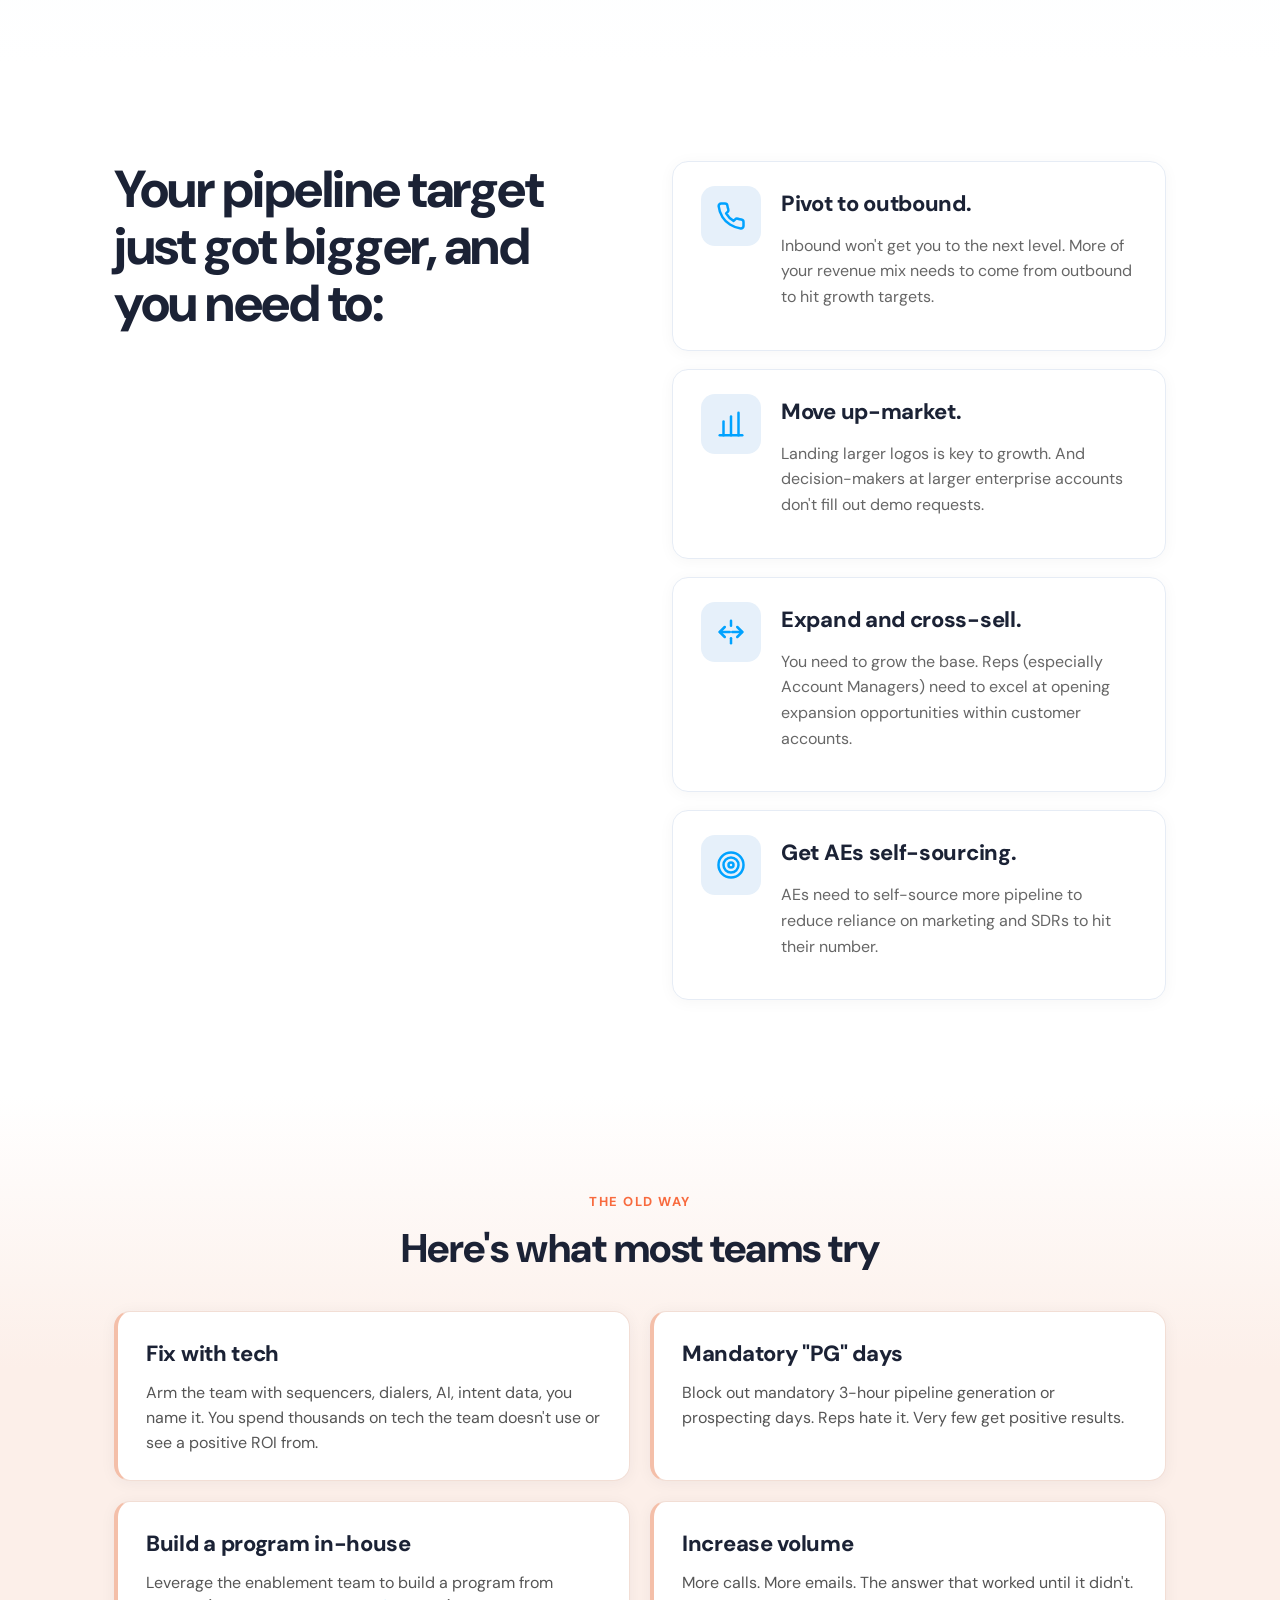
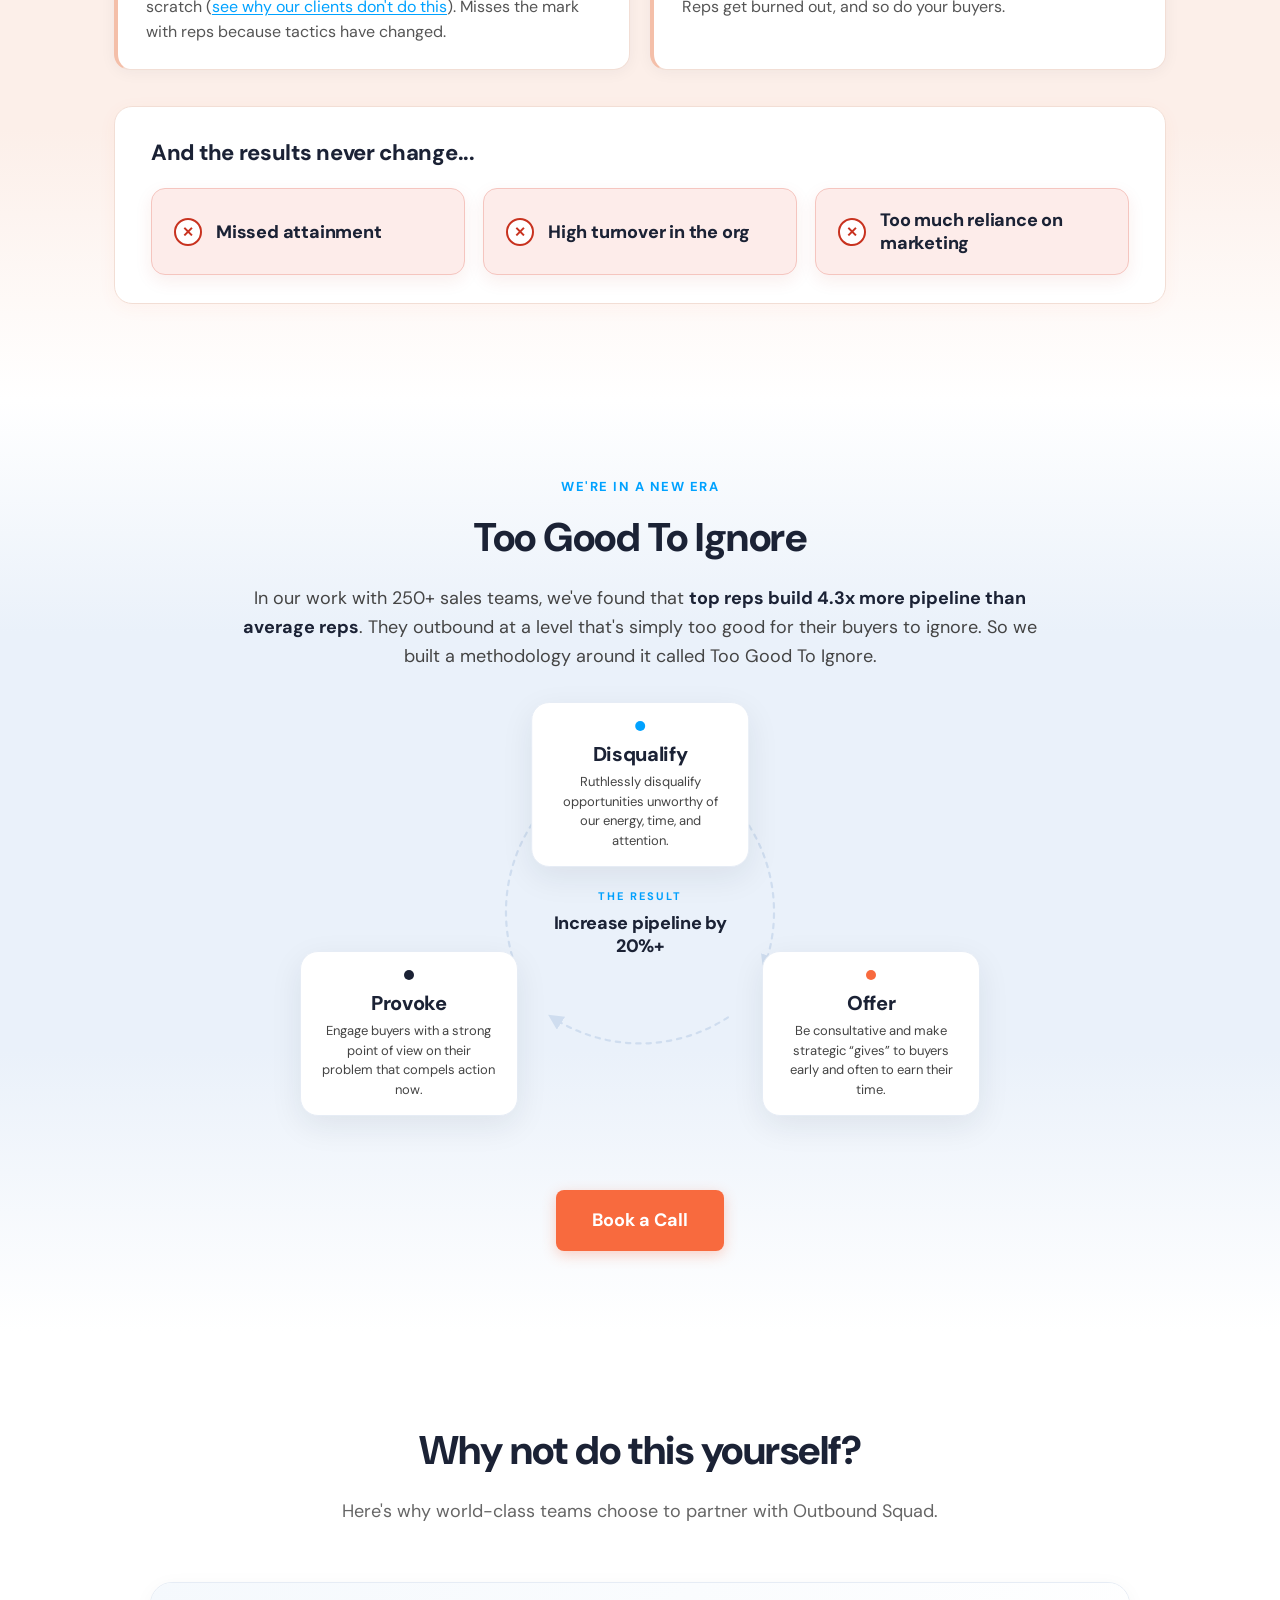
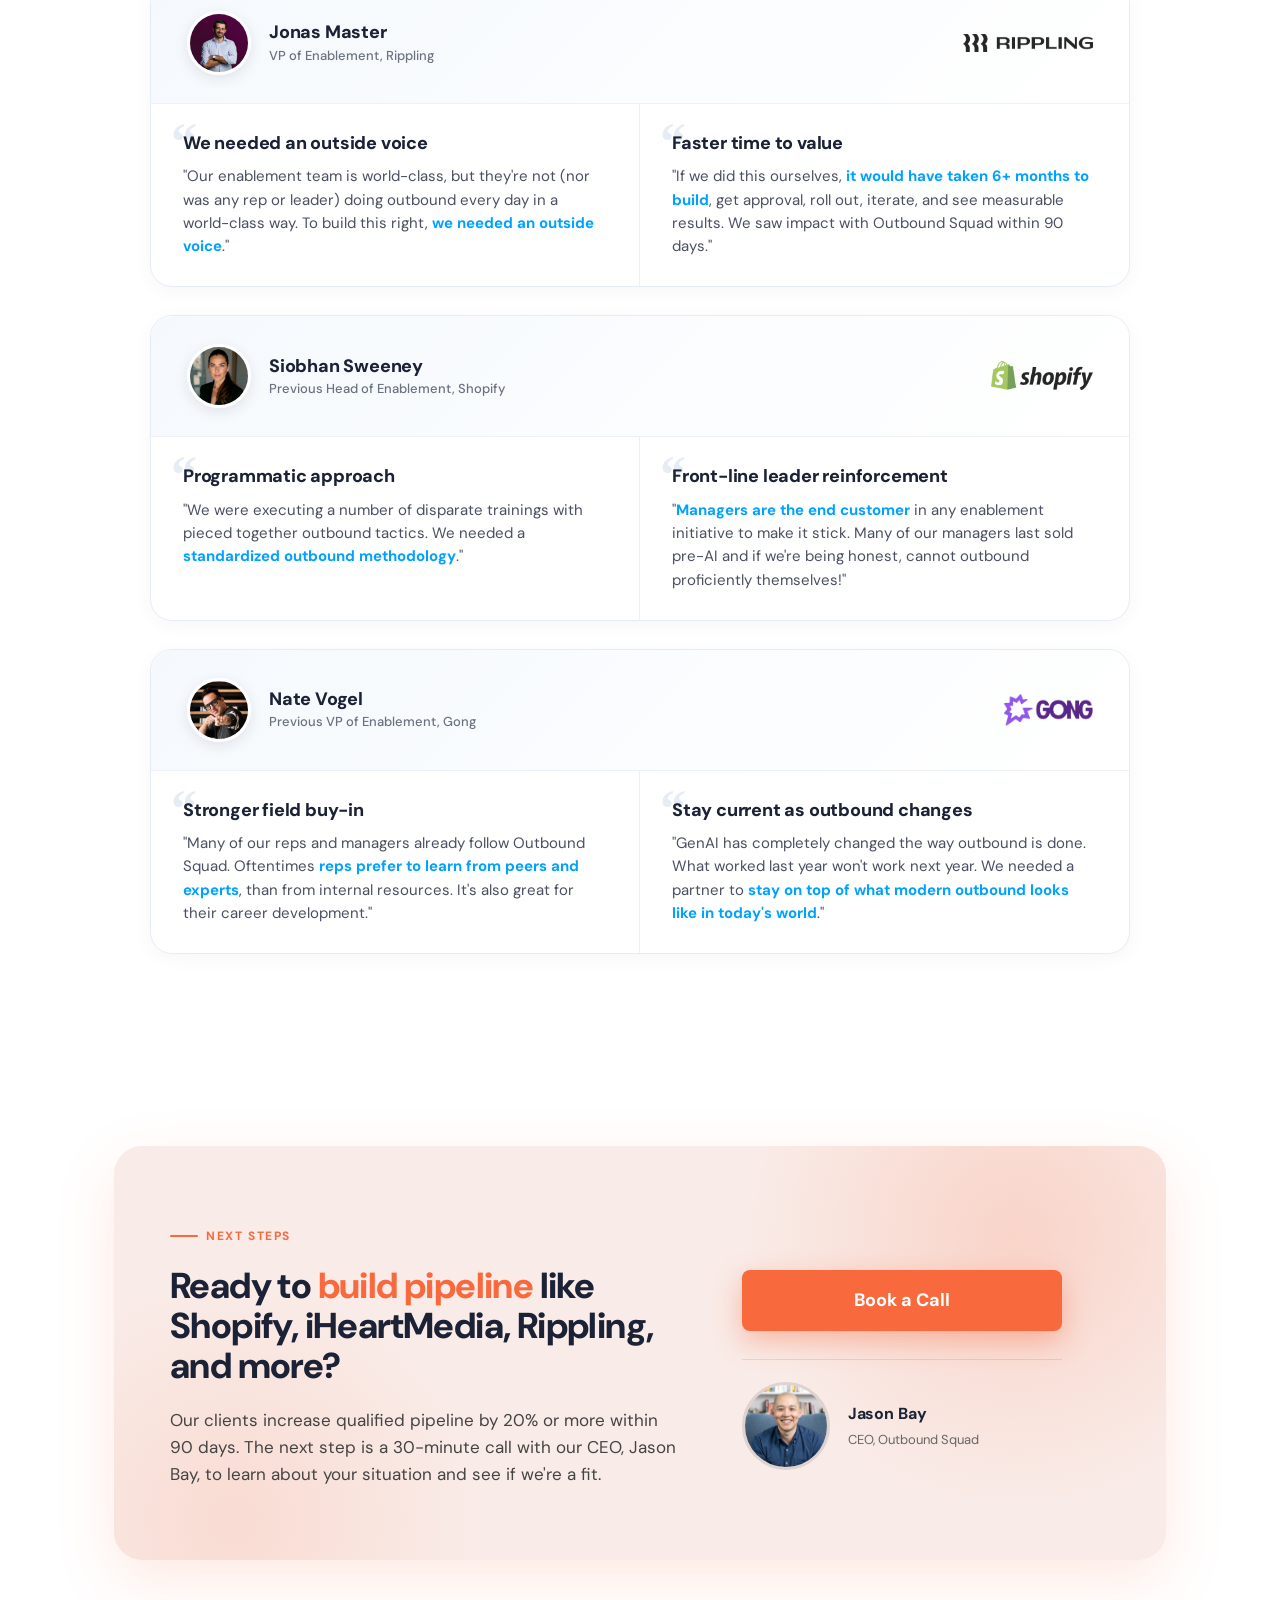
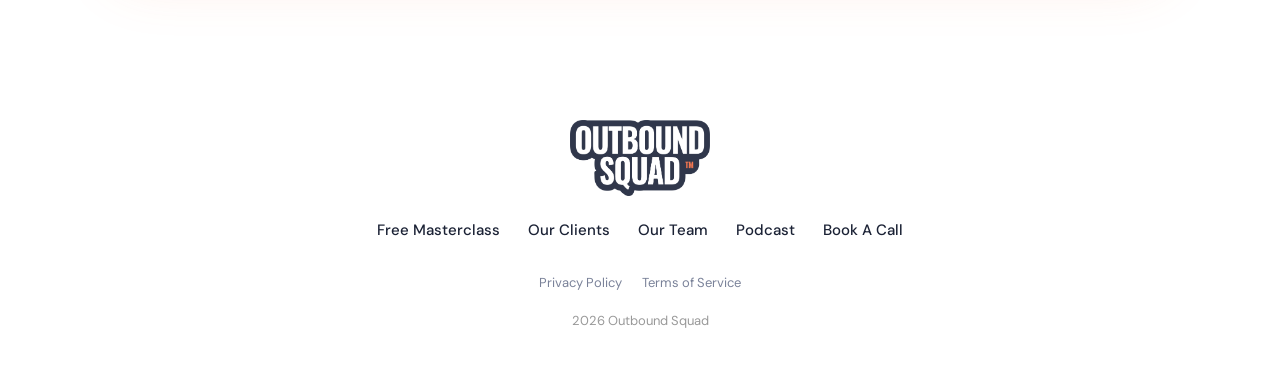
==== commit 45f87ce4: "Add Google Tag Manager container GTM-N2TH3J4Z" ====
--- a/index.html
+++ b/index.html
@@ -1,198 +1,4131 @@
 <!DOCTYPE html>
 <html lang="en">
 <head>
-<meta charset="UTF-8">
-<meta name="viewport" content="width=device-width, initial-scale=1.0">
-<title>Outbound Squad | Fix Your Outbound</title>
-<meta name="description" content="Build an unstoppable outbound machine. Outbound Squad has helped 250+ B2B sales teams increase qualified pipeline by 20%+ within 90 days.">
-<link rel="icon" type="image/png" href="/favicon.png">
-<link rel="preconnect" href="https://fonts.googleapis.com">
-<link rel="preconnect" href="https://fonts.gstatic.com" crossorigin>
-<link href="https://fonts.googleapis.com/css2?family=DM+Sans:ital,opsz,wght@0,9..40,400;0,9..40,500;0,9..40,600;0,9..40,700;0,9..40,800;1,9..40,400&family=DM+Serif+Display:ital@0;1&display=swap" rel="stylesheet">
-<link rel="stylesheet" href="/assets/site/base.css">
-<link rel="stylesheet" href="/assets/site/theme.css">
-<!-- Magellan AI tracking pixel (iHeartMedia radio + podcast attribution) -->
-<script>
-  (function(w, d, n){
-      if (w.MAI) return;
-      w.MAI = w.MAI || {emit: function() {(w.MAI.q = w.MAI.q || []).push(arguments);}};
-      var e = d.createElement(n);
-      e.async = 1;
-      e.src = 'https://cdn.mgln.ai/pixel.min.js';
-      var s = d.getElementsByTagName(n)[0];
-      s.parentNode.insertBefore(e, s);
-  })(window, document, 'script');
-  MAI.emit('conf', '019e46ce8ab271c392fbd39cb44a87c6');
-  MAI.emit('view');
-</script>
+<!-- Google Tag Manager -->
+<script>(function(w,d,s,l,i){w[l]=w[l]||[];w[l].push({'gtm.start':
+new Date().getTime(),event:'gtm.js'});var f=d.getElementsByTagName(s)[0],
+j=d.createElement(s),dl=l!='dataLayer'?'&l='+l:'';j.async=true;j.src=
+'https://www.googletagmanager.com/gtm.js?id='+i+dl;f.parentNode.insertBefore(j,f);
+})(window,document,'script','dataLayer','GTM-N2TH3J4Z');</script>
+<!-- End Google Tag Manager -->
+
+  <meta charset="UTF-8">
+  <meta name="viewport" content="width=device-width, initial-scale=1.0">
+  <!-- CRITICAL: Block search engine crawling on all pages -->
+  <title>Outbound Squad | Fix Your Outbound</title>
+  <meta name="description" content="Build an unstoppable outbound machine. Outbound Squad has helped 250+ B2B sales teams increase qualified pipeline by 20%+ within 90 days.">
+
+  <!-- Favicon -->
+  <link rel="icon" type="image/png" href="favicon.png">
+
+  <!-- Fonts -->
+  <link rel="preconnect" href="https://fonts.googleapis.com">
+  <link rel="preconnect" href="https://fonts.gstatic.com" crossorigin>
+  <link href="https://fonts.googleapis.com/css2?family=DM+Sans:wght@400;500;600;700;800&display=swap" rel="stylesheet">
+
+  <style>
+    /* ========================================
+       Outbound Squad Homepage
+       Design system matches masterclass landing page
+       ======================================== */
+
+    /* Reset & Base */
+    *, *::before, *::after {
+      box-sizing: border-box;
+      margin: 0;
+      padding: 0;
+    }
+
+    html {
+      scroll-behavior: smooth;
+      -webkit-font-smoothing: antialiased;
+      -moz-osx-font-smoothing: grayscale;
+      /* overflow-x: clip prevents horizontal scroll WITHOUT creating a scroll
+         container, so position: sticky still works on descendants (e.g. the
+         goals-left headline). overflow-x: hidden would kill all sticky. */
+      overflow-x: clip;
+    }
+
+    body {
+      font-family: 'DM Sans', sans-serif;
+      font-weight: 400;
+      font-size: 17px;
+      line-height: 1.6;
+      color: #444444;
+      background: #FFFFFF;
+      overflow-x: clip;
+    }
+
+    /* ========================================
+       v8 Polish Layer
+       ======================================== */
+    /* Selection styling */
+    ::selection { background: rgba(248, 106, 62, 0.2); color: #1B2235; }
+
+    /* Smoother focus rings */
+    a:focus-visible, button:focus-visible, input:focus-visible, textarea:focus-visible, select:focus-visible {
+      outline: 2px solid #F86A3E;
+      outline-offset: 3px;
+      border-radius: 4px;
+    }
+
+    /* Reduce motion */
+    @media (prefers-reduced-motion: reduce) {
+      *, *::before, *::after {
+        animation-duration: 0.01ms !important;
+        animation-iteration-count: 1 !important;
+        transition-duration: 0.01ms !important;
+        scroll-behavior: auto !important;
+      }
+    }
+
+    /* Magnetic CTA hover — applied via existing button classes */
+    .btn-orange, .btn { will-change: transform; }
+    .btn-orange:hover, a.btn-orange:hover { transform: translateY(-2px); box-shadow: 0 12px 28px rgba(248, 106, 62, 0.32); }
+    .btn-orange:active, a.btn-orange:active { transform: translateY(0); }
+
+    /* Card lift on hover — applies to results + why-not + pack cards */
+    .client-result-card,
+    .why-card,
+    .step-card,
+    .pack-card,
+    .tm-card,
+    .case-card,
+    .ep-card {
+      transition: transform 0.35s cubic-bezier(0.16, 1, 0.3, 1), box-shadow 0.35s cubic-bezier(0.16, 1, 0.3, 1);
+      will-change: transform;
+    }
+    .client-result-card:hover,
+    .why-card:hover,
+    .step-card:hover,
+    .pack-card:hover,
+    .tm-card:hover,
+    .case-card:hover,
+    .ep-card:hover {
+      transform: translateY(-4px);
+      box-shadow: 0 18px 40px rgba(27, 34, 53, 0.10);
+    }
+
+    /* Logo hover pop on result cards */
+    .client-result-card .client-company-logo img,
+    .case-card img {
+      transition: transform 0.4s cubic-bezier(0.16, 1, 0.3, 1), filter 0.3s ease;
+    }
+    .client-result-card:hover .client-company-logo img {
+      transform: scale(1.06);
+    }
+
+    /* Subtle float for the hero "NEW EPISODE"/"PROVEN RESULTS" eyebrow chips */
+    @keyframes os-float {
+      0%, 100% { transform: translateY(0); }
+      50%      { transform: translateY(-3px); }
+    }
+    .hero-pill, .badge-pill, .ep-pill {
+      animation: os-float 4.5s ease-in-out infinite;
+    }
+
+    /* Image fade-in once loaded */
+    img { transition: opacity 0.4s ease; }
+
+    /* Stat number pulse on first reveal */
+    @keyframes os-numIn {
+      from { opacity: 0; transform: translateY(8px) scale(0.95); }
+      to   { opacity: 1; transform: translateY(0) scale(1); }
+    }
+    .results-stats .reveal.visible .results-num,
+    .reveal.visible .results-num {
+      animation: os-numIn 0.6s cubic-bezier(0.16, 1, 0.3, 1) both;
+    }
+
+    img {
+      max-width: 100%;
+      height: auto;
+      display: block;
+    }
+
+    a {
+      color: #00A2FF;
+      text-decoration: none;
+    }
+
+    /* ========================================
+       Scroll Animations
+       ======================================== */
+    .reveal {
+      opacity: 0;
+      transform: translateY(24px);
+      transition: opacity 0.6s cubic-bezier(0.16, 1, 0.3, 1), transform 0.6s cubic-bezier(0.16, 1, 0.3, 1);
+    }
+
+    .reveal.visible {
+      opacity: 1;
+      transform: translateY(0);
+    }
+
+    /* ========================================
+       Layout
+       ======================================== */
+    .container {
+      max-width: 1100px;
+      margin: 0 auto;
+      padding: 0 24px;
+    }
+
+    .container-wide {
+      max-width: 1240px;
+      margin: 0 auto;
+      padding: 0 24px;
+    }
+
+    .text-center { text-align: center; }
+    .text-white { color: #FFFFFF; }
+
+    /* ========================================
+       Sections
+       ======================================== */
+    .section {
+      padding: 96px 0;
+    }
+
+    .section-white { background: #FFFFFF; }
+
+    /* Gradient section variants for smooth transitions between sections.
+       Use _top / _mid / _bot suffixes to control fade direction. */
+    .section-lightblue {
+      background: linear-gradient(180deg, #EAF1FA 0%, #E6F0FA 50%, #EAF1FA 100%);
+    }
+
+    /* White fading INTO light blue (used at end of a white section before a blue one) */
+    .bg-fade-white-to-blue {
+      background: linear-gradient(180deg, #FFFFFF 0%, #EAF1FA 100%);
+    }
+
+    /* Light blue fading OUT to white */
+    .bg-fade-blue-to-white {
+      background: linear-gradient(180deg, #EAF1FA 0%, #FFFFFF 100%);
+    }
+
+    /* White fading into light orange */
+    .bg-fade-white-to-orange {
+      background: linear-gradient(180deg, #FFFFFF 0%, #FCEFE9 100%);
+    }
+
+    /* Light orange fading to white */
+    .bg-fade-orange-to-white {
+      background: linear-gradient(180deg, #FCEFE9 0%, #FFFFFF 100%);
+    }
+
+    /* Solid mid-tone light blue (middle of a blue region) */
+    .bg-lightblue-solid {
+      background: #EAF1FA;
+    }
+
+    /* Solid light orange */
+    .bg-lightorange-solid {
+      background: #FCEFE9;
+    }
+
+    .section-lightorange {
+      background: linear-gradient(180deg, #FCEFE9 0%, #FCEFE9 100%);
+    }
+
+    .section-navy {
+      background: #1B2235;
+    }
+
+    .section-headline {
+      font-size: 40px;
+      font-weight: 800;
+      color: #1B2235;
+      line-height: 1.15;
+      margin-bottom: 24px;
+      letter-spacing: -0.5px;
+    }
+
+    .section-sub {
+      font-size: 18px;
+      color: #666666;
+      margin-bottom: 40px;
+      line-height: 1.6;
+      max-width: 680px;
+      margin-left: auto;
+      margin-right: auto;
+    }
+
+    /* ========================================
+       Buttons
+       ======================================== */
+    .btn {
+      display: inline-block;
+      font-family: 'DM Sans', sans-serif;
+      font-size: 17px;
+      font-weight: 700;
+      padding: 14px 28px;
+      border-radius: 8px;
+      border: none;
+      cursor: pointer;
+      text-decoration: none;
+      transition: background 0.2s ease, transform 0.15s ease, box-shadow 0.2s ease, color 0.2s ease, border-color 0.2s ease;
+    }
+
+    .btn:hover { transform: translateY(-2px); }
+    .btn:active { transform: translateY(0); }
+
+    .btn-orange {
+      background: #F86A3E;
+      color: #FFFFFF;
+      box-shadow: 0 4px 14px rgba(248, 106, 62, 0.3);
+    }
+
+    .btn-orange:hover {
+      background: #e55a2e;
+      box-shadow: 0 6px 20px rgba(248, 106, 62, 0.4);
+    }
+
+    .btn-navy-outline {
+      background: transparent;
+      color: #1B2235;
+      border: 2px solid #1B2235;
+      padding: 12px 26px;
+    }
+
+    .btn-navy-outline:hover {
+      background: #1B2235;
+      color: #FFFFFF;
+    }
+
+    .btn-lg {
+      font-size: 18px;
+      padding: 16px 36px;
+    }
+
+    .btn-nav {
+      font-size: 15px;
+      padding: 10px 20px;
+    }
+
+    /* Force white text on nav Book A Call button (desktop + mobile) */
+    .nav-cta .btn-orange,
+    .nav-cta a.btn-orange,
+    .nav-links .btn-orange {
+      color: #FFFFFF !important;
+    }
+
+    .nav-cta .btn-orange:hover,
+    .nav-cta a.btn-orange:hover,
+    .nav-links .btn-orange:hover {
+      color: #FFFFFF !important;
+    }
+
+    /* ========================================
+       NAVIGATION
+       ======================================== */
+    .nav {
+      position: fixed;
+      top: 0;
+      left: 0;
+      right: 0;
+      z-index: 100;
+      padding: 16px 0;
+      transition: background 0.3s ease, box-shadow 0.3s ease, padding 0.3s ease;
+    }
+
+    .nav.scrolled {
+      background: rgba(255, 255, 255, 0.95);
+      backdrop-filter: saturate(180%) blur(12px);
+      -webkit-backdrop-filter: saturate(180%) blur(12px);
+      box-shadow: 0 1px 0 rgba(27, 34, 53, 0.08);
+      padding: 10px 0;
+    }
+
+    .nav-inner {
+      display: flex;
+      align-items: center;
+      justify-content: space-between;
+      max-width: 1240px;
+      margin: 0 auto;
+      padding: 0 24px;
+    }
+
+    .nav-logo img {
+      height: 48px;
+      width: auto;
+    }
+
+    .nav-links {
+      display: flex;
+      align-items: center;
+      gap: 32px;
+      list-style: none;
+    }
+
+    .nav-links a {
+      font-size: 15px;
+      font-weight: 500;
+      color: #1B2235;
+      transition: color 0.2s;
+    }
+
+    .nav-links a:hover {
+      color: #00A2FF;
+    }
+
+    .nav-cta {
+      margin-left: 8px;
+    }
+
+    .nav-toggle {
+      display: none;
+      background: none;
+      border: none;
+      cursor: pointer;
+      padding: 8px;
+      width: 40px;
+      height: 40px;
+      flex-direction: column;
+      justify-content: center;
+      gap: 5px;
+    }
+
+    .nav-toggle span {
+      display: block;
+      width: 22px;
+      height: 2px;
+      background: #1B2235;
+      border-radius: 2px;
+      transition: transform 0.3s, opacity 0.3s;
+    }
+
+    .nav-toggle.open span:nth-child(1) {
+      transform: translateY(7px) rotate(45deg);
+    }
+
+    .nav-toggle.open span:nth-child(2) {
+      opacity: 0;
+    }
+
+    .nav-toggle.open span:nth-child(3) {
+      transform: translateY(-7px) rotate(-45deg);
+    }
+
+    /* ========================================
+       HERO
+       ======================================== */
+    .hero {
+      background: linear-gradient(180deg, #EAF1FA 0%, #F3F7FC 55%, #FFFFFF 100%);
+      padding: 160px 0 96px;
+      position: relative;
+      overflow: hidden;
+      text-align: center;
+    }
+
+    .hero::before {
+      content: "";
+      position: absolute;
+      top: -220px;
+      left: 50%;
+      transform: translateX(-50%);
+      width: 980px;
+      height: 980px;
+      background: radial-gradient(circle, rgba(0, 162, 255, 0.12) 0%, rgba(0, 162, 255, 0) 65%);
+      pointer-events: none;
+      z-index: 0;
+    }
+
+    .hero .container {
+      width: 100%;
+      position: relative;
+      z-index: 1;
+    }
+
+    .hero-eyebrow {
+      display: inline-flex;
+      align-items: center;
+      gap: 8px;
+      background: rgba(255, 255, 255, 0.75);
+      border: 1px solid #D4E3F3;
+      color: #1B2235;
+      font-size: 12px;
+      font-weight: 700;
+      letter-spacing: 1.4px;
+      text-transform: uppercase;
+      padding: 8px 16px;
+      border-radius: 999px;
+      margin-bottom: 28px;
+      box-shadow: 0 2px 10px rgba(27, 34, 53, 0.04);
+      backdrop-filter: blur(6px);
+      -webkit-backdrop-filter: blur(6px);
+    }
+
+    .hero-eyebrow .hero-eyebrow-dot {
+      width: 7px;
+      height: 7px;
+      border-radius: 50%;
+      background: #00A2FF;
+      box-shadow: 0 0 0 3px rgba(0, 162, 255, 0.15);
+    }
+
+    .hero-headline {
+      font-size: 56px;
+      font-weight: 800;
+      color: #1B2235;
+      line-height: 1.08;
+      margin: 0 auto 20px;
+      letter-spacing: -1.4px;
+      max-width: 900px;
+      white-space: normal;
+    }
+
+    .hero-sub {
+      font-size: 19px;
+      color: #4A5061;
+      line-height: 1.55;
+      margin: 0 auto 32px;
+      max-width: 720px;
+      font-weight: 400;
+    }
+
+    .hero-ctas {
+      display: flex;
+      justify-content: center;
+      gap: 14px;
+      flex-wrap: wrap;
+      margin-bottom: 20px;
+    }
+
+    .hero-trust {
+      font-size: 13px;
+      color: #7a8299;
+      font-weight: 500;
+      letter-spacing: 0.2px;
+      margin: 0 auto 48px;
+    }
+
+    .hero-trust strong {
+      color: #1B2235;
+      font-weight: 700;
+    }
+
+    /* Marquee */
+    .marquee-wrap {
+      margin-top: 0;
+    }
+
+    .marquee-label {
+      font-size: 12px;
+      color: #7a8299;
+      text-align: center;
+      margin-bottom: 20px;
+      text-transform: uppercase;
+      letter-spacing: 1.5px;
+      font-weight: 600;
+    }
+
+    .marquee {
+      overflow: hidden;
+      position: relative;
+      mask-image: linear-gradient(90deg, transparent 0%, #000 10%, #000 90%, transparent 100%);
+      -webkit-mask-image: linear-gradient(90deg, transparent 0%, #000 10%, #000 90%, transparent 100%);
+    }
+
+    .marquee-track {
+      display: flex;
+      gap: 72px;
+      width: max-content;
+      animation: marquee-scroll 56s linear infinite;
+    }
+
+    .marquee-item {
+      display: inline-flex;
+      align-items: center;
+      justify-content: center;
+      flex-shrink: 0;
+      height: 48px;
+      background: transparent;
+    }
+
+    .marquee-item img {
+      height: 30px;
+      width: auto;
+      max-width: 160px;
+      object-fit: contain;
+      background: transparent;
+      mix-blend-mode: multiply;
+      filter: grayscale(1);
+      opacity: 0.8;
+      transition: filter 0.25s ease, opacity 0.25s ease;
+    }
+
+    .marquee-item:hover img {
+      filter: grayscale(0);
+      opacity: 1;
+    }
+
+    @keyframes marquee-scroll {
+      0%   { transform: translateX(0); }
+      100% { transform: translateX(-50%); }
+    }
+
+    /* ========================================
+       PROBLEM CARDS
+       ======================================== */
+    .problem-grid {
+      display: grid;
+      grid-template-columns: repeat(3, 1fr);
+      gap: 28px;
+      margin-top: 16px;
+    }
+
+    .problem-card {
+      background: #FFFFFF;
+      border-radius: 16px;
+      padding: 36px 30px;
+      box-shadow: 0 2px 16px rgba(0, 0, 0, 0.06);
+      transition: transform 0.2s, box-shadow 0.2s;
+    }
+
+    .problem-card:hover {
+      transform: translateY(-3px);
+      box-shadow: 0 8px 24px rgba(0, 0, 0, 0.1);
+    }
+
+    .problem-icon {
+      margin-bottom: 20px;
+    }
+
+    .problem-title {
+      font-size: 20px;
+      font-weight: 700;
+      color: #1B2235;
+      margin-bottom: 12px;
+      letter-spacing: -0.2px;
+    }
+
+    .problem-card p {
+      font-size: 16px;
+      color: #444444;
+      line-height: 1.6;
+    }
+
+    /* ========================================
+       PROBLEM: Outbound is harder than it's ever been
+       ======================================== */
+    .stat-cards {
+      display: flex;
+      justify-content: center;
+      gap: 24px;
+      margin: 40px 0 48px;
+      flex-wrap: wrap;
+    }
+
+    .stat-card {
+      text-align: center;
+      padding: 36px 32px;
+      background: #FFF5F4;
+      border-radius: 16px;
+      flex: 0 1 380px;
+      border: 1px solid #FAD9D3;
+    }
+
+    .stat-number {
+      display: block;
+      font-size: 64px;
+      font-weight: 800;
+      color: #E04A3C;
+      line-height: 1.1;
+      margin-bottom: 12px;
+      letter-spacing: -1px;
+    }
+
+    .stat-label {
+      display: block;
+      font-size: 16px;
+      color: #444444;
+      line-height: 1.5;
+    }
+
+    .problem-text {
+      max-width: 660px;
+      margin: 0 auto 36px;
+      text-align: center;
+    }
+
+    .problem-text p {
+      font-size: 17px;
+      line-height: 1.7;
+      margin-bottom: 16px;
+    }
+
+    .pull-quote {
+      font-size: 28px;
+      font-weight: 800;
+      color: #1B2235;
+      text-align: center;
+      max-width: 620px;
+      margin: 0 auto;
+      line-height: 1.35;
+    }
+
+    @media (max-width: 860px) {
+      .stat-cards { flex-direction: column; align-items: center; gap: 16px; }
+      .stat-card { flex: 0 1 auto; width: 100%; max-width: 400px; }
+      .stat-number { font-size: 48px; }
+      .pull-quote { font-size: 22px; }
+      .problem-text { text-align: left; }
+    }
+
+    /* ========================================
+       OLD WAY CARD
+       ======================================== */
+    .oldway-card {
+      background: #FFFFFF;
+      border: 1px solid #E6ECF5;
+      border-radius: 20px;
+      padding: 48px 48px 40px;
+      margin: 56px auto 0;
+      max-width: 1040px;
+      box-shadow: 0 8px 32px rgba(27, 34, 53, 0.06);
+      position: relative;
+    }
+
+    .oldway-head {
+      text-align: center;
+      margin-bottom: 48px;
+    }
+
+    .oldway-eyebrow {
+      display: inline-block;
+      font-size: 12px;
+      font-weight: 700;
+      color: #E04A3C;
+      text-transform: uppercase;
+      letter-spacing: 1.5px;
+      margin-bottom: 14px;
+      padding: 6px 14px;
+      background: #FFF5F4;
+      border-radius: 999px;
+    }
+
+    .oldway-title {
+      font-size: 34px;
+      font-weight: 800;
+      color: #1B2235;
+      letter-spacing: -0.5px;
+      line-height: 1.15;
+      margin-bottom: 10px;
+    }
+
+    .oldway-sub {
+      font-size: 16px;
+      color: #666666;
+      line-height: 1.5;
+      max-width: 520px;
+      margin: 0 auto;
+    }
+
+    .timeline-row {
+      display: grid;
+      grid-template-columns: repeat(5, 1fr);
+      gap: 16px;
+      position: relative;
+    }
+
+    .timeline-row::before {
+      content: "";
+      position: absolute;
+      top: 30px;
+      left: 10%;
+      right: 10%;
+      height: 2px;
+      background: #E6ECF5;
+      z-index: 0;
+    }
+
+    .tl-step {
+      position: relative;
+      z-index: 1;
+      text-align: center;
+      display: flex;
+      flex-direction: column;
+      align-items: center;
+    }
+
+    .tl-num {
+      width: 60px;
+      height: 60px;
+      border-radius: 50%;
+      background: #FFFFFF;
+      border: 2px solid #E6ECF5;
+      display: flex;
+      align-items: center;
+      justify-content: center;
+      font-size: 20px;
+      font-weight: 800;
+      color: #1B2235;
+      margin-bottom: 16px;
+      box-shadow: 0 2px 10px rgba(27, 34, 53, 0.06);
+    }
+
+    .tl-step.final .tl-num {
+      background: #FFF5F4;
+      border-color: #E04A3C;
+      color: #E04A3C;
+    }
+
+    .tl-label {
+      font-size: 14px;
+      font-weight: 700;
+      color: #1B2235;
+      line-height: 1.35;
+      max-width: 180px;
+      margin-bottom: 8px;
+    }
+
+    .tl-desc {
+      font-size: 13px;
+      color: #666666;
+      line-height: 1.5;
+      max-width: 180px;
+      margin: 0;
+    }
+
+    .tl-impact-wrap {
+      text-align: center;
+      margin: 40px 0 0;
+    }
+
+    .tl-impact {
+      display: inline-block;
+      background: #FFF5F4;
+      border: 1px solid #FAD9D3;
+      border-radius: 999px;
+      padding: 12px 24px;
+      color: #E04A3C;
+      font-weight: 700;
+      font-size: 15px;
+    }
+
+    .tl-impact strong { font-weight: 800; margin-right: 6px; text-transform: uppercase; letter-spacing: 0.5px; font-size: 12px; }
+
+    @media (max-width: 860px) {
+      .oldway-card { padding: 32px 24px; }
+      .oldway-title { font-size: 28px; }
+      .timeline-row { grid-template-columns: 1fr; gap: 20px; }
+      .timeline-row::before { display: none; }
+      .tl-step { flex-direction: row; text-align: left; gap: 16px; align-items: flex-start; flex-wrap: wrap; }
+      .tl-num { margin-bottom: 0; flex-shrink: 0; width: 52px; height: 52px; font-size: 18px; }
+      .tl-label { max-width: none; margin-bottom: 4px; }
+      .tl-desc { max-width: none; padding-left: 68px; margin-top: -4px; }
+    }
+
+    /* ========================================
+       OLD WAY GRID (4 disparate tiles)
+       ======================================== */
+    .oldway-section-orange {
+      background: linear-gradient(180deg, #FFFFFF 0%, #FCEFE9 30%, #FCEFE9 70%, #FFFFFF 100%);
+    }
+
+    .oldway-eyebrow-top {
+      display: block;
+      text-align: center;
+      font-size: 13px;
+      font-weight: 700;
+      color: #F86A3E;
+      text-transform: uppercase;
+      letter-spacing: 1.5px;
+      margin-bottom: 12px;
+    }
+
+    .oldway-grid {
+      display: grid;
+      grid-template-columns: repeat(2, 1fr);
+      gap: 20px;
+      margin-top: 40px;
+    }
+
+    .oldway-tile {
+      background: #FFFFFF;
+      border: 1px solid #F2DED5;
+      border-left: 4px solid #F4BFA9;
+      border-radius: 16px;
+      padding: 24px 28px;
+      box-shadow: 0 2px 16px rgba(27, 34, 53, 0.05);
+      transition: transform 0.2s, box-shadow 0.2s, border-left-color 0.2s;
+    }
+
+    /* Consequences band under tiles */
+    .oldway-consequences {
+      margin-top: 36px;
+      background: #FFFFFF;
+      border: 1px solid #F2DED5;
+      border-radius: 18px;
+      padding: 28px 36px;
+      display: flex;
+      flex-direction: column;
+      gap: 18px;
+      box-shadow: 0 4px 18px rgba(248, 106, 62, 0.05);
+    }
+
+    .oldway-conseq-eyebrow {
+      font-size: 22px;
+      font-weight: 800;
+      letter-spacing: -0.3px;
+      text-transform: none;
+      color: #1B2235;
+    }
+
+    .oldway-conseq-grid {
+      display: grid;
+      grid-template-columns: repeat(3, 1fr);
+      gap: 18px;
+    }
+
+    .oldway-conseq-item {
+      display: flex;
+      align-items: center;
+      gap: 14px;
+      padding: 20px 22px;
+      background: #FDECEA;
+      border-radius: 14px;
+      border: 1px solid #F5C5BF;
+      box-shadow: 0 6px 18px rgba(176, 42, 28, 0.08);
+    }
+
+    .oldway-conseq-icon {
+      flex-shrink: 0;
+      width: 28px;
+      height: 28px;
+      border-radius: 50%;
+      background: #FFFFFF;
+      border: 2px solid #C8321F;
+      display: inline-flex;
+      align-items: center;
+      justify-content: center;
+      color: #C8321F;
+      font-size: 14px;
+      font-weight: 800;
+      line-height: 1;
+    }
+
+    .oldway-conseq-label {
+      font-size: 18px;
+      font-weight: 800;
+      color: #1B2235;
+      letter-spacing: -0.2px;
+      line-height: 1.25;
+    }
+
+    .oldway-tile:hover {
+      transform: translateY(-3px);
+      box-shadow: 0 8px 24px rgba(248, 106, 62, 0.12);
+      border-left-color: #F86A3E;
+    }
+
+    .oldway-tile-title {
+      font-size: 22px;
+      font-weight: 800;
+      color: #1B2235;
+      letter-spacing: -0.3px;
+      margin: 0 0 10px;
+    }
+
+    .oldway-tile-desc {
+      font-size: 16px;
+      color: #555555;
+      line-height: 1.55;
+      margin: 0;
+    }
+
+    .oldway-link {
+      color: #00A2FF;
+      text-decoration: underline;
+      text-underline-offset: 2px;
+    }
+
+    .oldway-link:hover {
+      color: #1B2235;
+    }
+
+    @media (max-width: 768px) {
+      .oldway-grid { grid-template-columns: 1fr; }
+      .oldway-tile { padding: 22px 22px; }
+      .oldway-tile-title { font-size: 20px; }
+      .oldway-consequences { padding: 28px 24px; gap: 16px; }
+      .oldway-conseq-grid { grid-template-columns: 1fr; gap: 14px; }
+      .oldway-conseq-eyebrow { font-size: 20px; }
+      .oldway-conseq-label { font-size: 16px; }
+    }
+
+    /* ========================================
+       TOO GOOD TO IGNORE METHODOLOGY
+       ======================================== */
+    .tgti-section {
+      background: linear-gradient(180deg, #FFFFFF 0%, #EAF1FA 25%, #EAF1FA 70%, #FFFFFF 100%);
+      padding: 72px 0 80px;
+    }
+
+    .tgti-intro {
+      max-width: 820px;
+      margin: 0 auto 32px;
+      text-align: center;
+    }
+
+    .tgti-eyebrow {
+      display: inline-block;
+      font-size: 13px;
+      font-weight: 700;
+      color: #00A2FF;
+      text-transform: uppercase;
+      letter-spacing: 1.5px;
+      margin-bottom: 16px;
+    }
+
+    .tgti-descriptor {
+      font-size: 18px;
+      color: #444444;
+      line-height: 1.6;
+      margin-top: 16px;
+    }
+
+    .tgti-descriptor strong {
+      color: #1B2235;
+      font-weight: 700;
+    }
+
+    /* Flywheel diagram */
+    .tgti-flywheel {
+      position: relative;
+      width: 100%;
+      max-width: 680px;
+      margin: 0 auto;
+      aspect-ratio: 1 / 0.85;
+      max-height: 440px;
+    }
+
+    .tgti-flywheel-svg {
+      position: absolute;
+      inset: 0;
+      width: 100%;
+      height: 100%;
+      z-index: 0;
+      pointer-events: none;
+    }
+
+    .tgti-hub {
+      position: absolute;
+      left: 50%;
+      top: 50%;
+      transform: translate(-50%, -50%);
+      width: 34%;
+      max-width: 220px;
+      aspect-ratio: 1 / 1;
+      border-radius: 50%;
+      background: linear-gradient(135deg, #1B2235 0%, #2A344F 100%);
+      color: #FFFFFF;
+      display: flex;
+      flex-direction: column;
+      align-items: center;
+      justify-content: center;
+      text-align: center;
+      padding: 20px;
+      box-shadow: 0 12px 40px rgba(27, 34, 53, 0.25);
+      z-index: 2;
+    }
+
+    /* Text-only hub variant (no circle background) */
+    .tgti-hub.tgti-hub-text {
+      background: transparent;
+      box-shadow: none;
+      color: #1B2235;
+      border-radius: 0;
+      width: auto;
+      max-width: 200px;
+      aspect-ratio: auto;
+      padding: 0;
+    }
+
+    .tgti-hub-label {
+      font-size: 11px;
+      font-weight: 700;
+      letter-spacing: 2px;
+      text-transform: uppercase;
+      color: #7BC4FF;
+      margin-bottom: 6px;
+    }
+
+    .tgti-hub.tgti-hub-text .tgti-hub-label {
+      color: #00A2FF;
+    }
+
+    .tgti-hub-title {
+      font-size: 18px;
+      font-weight: 800;
+      letter-spacing: -0.3px;
+      line-height: 1.2;
+    }
+
+    .tgti-hub.tgti-hub-text .tgti-hub-title {
+      font-size: 18px;
+      color: #1B2235;
+      letter-spacing: -0.3px;
+      line-height: 1.25;
+    }
+
+    .tgti-node {
+      position: absolute;
+      width: 32%;
+      max-width: 240px;
+      background: #FFFFFF;
+      border-radius: 18px;
+      padding: 18px 20px 16px;
+      text-align: center;
+      border: 1px solid #E6ECF5;
+      box-shadow: 0 10px 32px rgba(27, 34, 53, 0.08);
+      z-index: 3;
+      transition: transform 0.3s cubic-bezier(0.16, 1, 0.3, 1), box-shadow 0.3s cubic-bezier(0.16, 1, 0.3, 1), border-color 0.3s cubic-bezier(0.16, 1, 0.3, 1);
+    }
+
+    .tgti-node:hover {
+      transform: translateY(-4px);
+      box-shadow: 0 16px 40px rgba(27, 34, 53, 0.14);
+      border-color: #CFDDEF;
+    }
+
+    .tgti-node.top {
+      left: 50%;
+      top: 0;
+      transform: translateX(-50%);
+    }
+
+    .tgti-node.top:hover {
+      transform: translateX(-50%) translateY(-4px);
+    }
+
+    .tgti-node.bottom-right {
+      right: 0;
+      bottom: 6%;
+    }
+
+    .tgti-node.bottom-left {
+      left: 0;
+      bottom: 6%;
+    }
+
+    .tgti-node-name {
+      font-size: 20px;
+      font-weight: 800;
+      color: #1B2235;
+      letter-spacing: -0.3px;
+      line-height: 1.15;
+      margin-bottom: 6px;
+    }
+
+    .tgti-node p {
+      font-size: 13px;
+      color: #444444;
+      line-height: 1.5;
+      margin: 0;
+    }
+
+    .tgti-node-dot {
+      width: 10px;
+      height: 10px;
+      border-radius: 50%;
+      margin: 0 auto 12px;
+    }
+
+    .tgti-node.disqualify .tgti-node-dot { background: #00A2FF; }
+    .tgti-node.offer .tgti-node-dot { background: #F86A3E; }
+    .tgti-node.provoke .tgti-node-dot { background: #1B2235; }
+
+    /* Client logos strip */
+    .tgti-proof {
+      display: flex;
+      align-items: center;
+      justify-content: center;
+      gap: 56px;
+      flex-wrap: wrap;
+      margin-top: 56px;
+      padding-top: 40px;
+      border-top: 1px solid #E6ECF5;
+    }
+
+    .tgti-proof-label {
+      flex-basis: 100%;
+      text-align: center;
+      font-size: 12px;
+      font-weight: 700;
+      letter-spacing: 2px;
+      text-transform: uppercase;
+      color: #888888;
+      margin-bottom: 4px;
+    }
+
+    .tgti-proof img {
+      height: 36px;
+      width: auto;
+      opacity: 0.75;
+      filter: grayscale(100%);
+      transition: opacity 0.2s ease, filter 0.2s ease;
+      mix-blend-mode: multiply;
+    }
+
+    .tgti-proof img:hover {
+      opacity: 1;
+      filter: grayscale(0%);
+    }
+
+    @media (max-width: 860px) {
+      .tgti-flywheel {
+        aspect-ratio: auto;
+        max-height: none;
+        display: flex;
+        flex-direction: column;
+        gap: 20px;
+        align-items: center;
+      }
+      .tgti-flywheel-svg { display: none; }
+      .tgti-hub,
+      .tgti-hub.tgti-hub-text {
+        position: static;
+        transform: none;
+        width: 200px;
+        max-width: none;
+        order: 0;
+      }
+      /* Mobile/tablet: stack the 3 nodes vertically.
+         These selectors must match the specificity of .tgti-node.top /
+         .tgti-node.bottom-right / .tgti-node.bottom-left from the desktop
+         flywheel layout, otherwise their position/transform values leak
+         through and push the cards off-screen. */
+      .tgti-node,
+      .tgti-node.top,
+      .tgti-node.bottom-right,
+      .tgti-node.bottom-left {
+        position: static;
+        transform: none;
+        width: 100%;
+        max-width: 420px;
+        left: auto;
+        right: auto;
+        top: auto;
+        bottom: auto;
+      }
+      .tgti-node:hover,
+      .tgti-node.top:hover,
+      .tgti-node.bottom-right:hover,
+      .tgti-node.bottom-left:hover {
+        transform: translateY(-4px);
+      }
+      .tgti-proof { gap: 32px; margin-top: 40px; }
+      .tgti-proof img { height: 28px; }
+    }
+
+    /* ========================================
+       WHY OUTBOUND SQUAD (PERSON CARDS) — stacked vertically
+       ======================================== */
+    .why-grid {
+      display: flex;
+      flex-direction: column;
+      gap: 28px;
+      margin-top: 56px;
+      max-width: 980px;
+      margin-left: auto;
+      margin-right: auto;
+    }
+
+    .why-person-card {
+      position: relative;
+      background: #FFFFFF;
+      border: 1px solid #E6ECF5;
+      border-radius: 22px;
+      padding: 0;
+      box-shadow: 0 4px 20px rgba(27, 34, 53, 0.04);
+      transition: transform 0.25s cubic-bezier(0.16, 1, 0.3, 1), box-shadow 0.25s cubic-bezier(0.16, 1, 0.3, 1);
+      display: flex;
+      flex-direction: column;
+      overflow: hidden;
+    }
+
+    .why-person-card:hover {
+      transform: translateY(-4px);
+      box-shadow: 0 18px 48px rgba(27, 34, 53, 0.1);
+    }
+
+    .why-person-head {
+      display: flex;
+      align-items: center;
+      gap: 18px;
+      padding: 28px 36px;
+      background: linear-gradient(135deg, #F5F9FD 0%, #FFFFFF 100%);
+      border-bottom: 1px solid #EEF2F8;
+    }
+
+    .why-person-head img.wp-headshot {
+      width: 64px;
+      height: 64px;
+      border-radius: 50%;
+      object-fit: cover;
+      flex-shrink: 0;
+      border: 3px solid #FFFFFF;
+      box-shadow: 0 4px 14px rgba(27, 34, 53, 0.1);
+    }
+
+    .wp-meta {
+      flex: 1;
+      min-width: 0;
+    }
+
+    .wp-company-logo {
+      flex-shrink: 0;
+      max-height: 32px;
+      max-width: 130px;
+      width: auto;
+      object-fit: contain;
+      margin-left: auto;
+      opacity: 0.85;
+    }
+
+    .why-point-blue {
+      color: #00A2FF;
+      font-weight: 700;
+    }
+
+    .wp-name {
+      font-size: 18px;
+      font-weight: 800;
+      color: #1B2235;
+      line-height: 1.25;
+      letter-spacing: -0.2px;
+    }
+
+    .wp-role {
+      font-size: 13px;
+      color: #6A7280;
+      line-height: 1.4;
+      margin-top: 3px;
+      font-weight: 500;
+    }
+
+    .why-points {
+      display: grid;
+      grid-template-columns: 1fr 1fr;
+      gap: 0;
+      flex: 1;
+    }
+
+    .why-point {
+      position: relative;
+      padding: 28px 32px;
+      background: transparent;
+      border-radius: 0;
+      border-right: 1px solid #EEF2F8;
+    }
+
+    .why-point:last-child {
+      border-right: none;
+    }
+
+    .why-point::before {
+      content: "\201C";
+      position: absolute;
+      left: 20px;
+      top: 12px;
+      font-family: Georgia, 'Times New Roman', serif;
+      font-size: 52px;
+      line-height: 1;
+      color: #E6ECF5;
+      font-weight: 700;
+      z-index: 0;
+    }
+
+    .why-point-title {
+      position: relative;
+      font-size: 18px;
+      font-weight: 800;
+      color: #1B2235;
+      letter-spacing: -0.2px;
+      line-height: 1.3;
+      margin-bottom: 10px;
+      z-index: 1;
+    }
+
+    .why-point p {
+      position: relative;
+      font-size: 15px;
+      color: #4A5061;
+      line-height: 1.55;
+      margin: 0;
+      z-index: 1;
+    }
+
+    @media (max-width: 768px) {
+      .why-grid { max-width: 720px; gap: 20px; }
+      .why-person-head { padding: 22px 24px; gap: 14px; }
+      .wp-company-logo { max-height: 26px; max-width: 100px; }
+      .why-points { grid-template-columns: 1fr; gap: 0; }
+      .why-point { padding: 22px 24px; border-right: none; border-bottom: 1px solid #EEF2F8; }
+      .why-point:last-child { border-bottom: none; }
+      .why-point-title { font-size: 17px; }
+    }
+
+    /* ========================================
+       OLD WAY vs NEW WAY (INTERACTIVE)
+       ======================================== */
+    .comparison-section {
+      background: #FFFFFF;
+      padding: 96px 0 80px;
+    }
+
+    /* Stacked (split) variant: single column, no VS divider, narrower max width */
+    .comparison-section.stacked .comparison-grid {
+      grid-template-columns: 1fr;
+      max-width: 820px;
+      margin-left: auto;
+      margin-right: auto;
+      gap: 0;
+    }
+
+    .comparison-grid {
+      display: grid;
+      grid-template-columns: 1fr 1fr;
+      gap: 56px;
+      position: relative;
+      margin-top: 40px;
+      align-items: stretch;
+    }
+
+    .comparison-col {
+      background: #FFFFFF;
+      border-radius: 20px;
+      padding: 40px 32px 36px;
+      box-shadow: 0 2px 20px rgba(0, 0, 0, 0.05);
+      position: relative;
+      overflow: hidden;
+      display: flex;
+      flex-direction: column;
+      height: 100%;
+    }
+
+    .comparison-col::before {
+      content: "";
+      position: absolute;
+      top: 0; left: 0; right: 0;
+      height: 4px;
+    }
+
+    .comparison-col.old::before { background: #E04A3C; }
+    .comparison-col.new::before { background: #2BAE66; }
+
+    .comp-title {
+      font-size: 26px;
+      font-weight: 800;
+      letter-spacing: -0.3px;
+      margin-bottom: 6px;
+    }
+    .comparison-col.old .comp-title { color: #E04A3C; }
+    .comparison-col.new .comp-title { color: #2BAE66; }
+
+    .comp-subtitle {
+      font-size: 15px;
+      color: #666;
+      margin-bottom: 28px;
+      line-height: 1.5;
+    }
+
+    /* VS Divider */
+    .vs-divider {
+      position: absolute;
+      top: 50%;
+      left: 50%;
+      transform: translate(-50%, -50%);
+      width: 62px;
+      height: 62px;
+      border-radius: 50%;
+      background: #1B2235;
+      color: #FFFFFF;
+      display: flex;
+      align-items: center;
+      justify-content: center;
+      font-weight: 800;
+      font-size: 18px;
+      letter-spacing: 0.5px;
+      box-shadow: 0 6px 20px rgba(27, 34, 53, 0.25);
+      z-index: 5;
+    }
+
+    /* Step cards (Old Way) */
+    .step-card {
+      display: flex;
+      gap: 14px;
+      align-items: flex-start;
+      padding: 16px 18px;
+      background: #F8F9FB;
+      border-radius: 12px;
+      margin-bottom: 12px;
+      opacity: 0;
+      transform: translateX(-24px);
+      transition: opacity 0.55s cubic-bezier(0.16, 1, 0.3, 1), transform 0.55s cubic-bezier(0.16, 1, 0.3, 1);
+    }
+
+    .step-card.in {
+      opacity: 1;
+      transform: translateX(0);
+    }
+
+    .step-card.highlight {
+      background: #FDECEA;
+      border-left: 4px solid #E04A3C;
+    }
+
+    .step-num {
+      flex-shrink: 0;
+      width: 36px;
+      height: 24px;
+      border-radius: 999px;
+      background: #E5E7EB;
+      color: #555;
+      font-size: 12px;
+      font-weight: 700;
+      display: flex;
+      align-items: center;
+      justify-content: center;
+      letter-spacing: 0.5px;
+      margin-top: 2px;
+    }
+
+    .step-card.highlight .step-num {
+      background: #E04A3C;
+      color: #FFFFFF;
+    }
+
+    .step-body h4 {
+      font-size: 15px;
+      font-weight: 700;
+      color: #1B2235;
+      margin-bottom: 4px;
+      line-height: 1.35;
+    }
+
+    .step-body p {
+      font-size: 13.5px;
+      color: #666;
+      line-height: 1.5;
+    }
+
+    .result-box {
+      margin-top: 20px;
+      padding: 16px 18px;
+      border-radius: 12px;
+      font-weight: 700;
+      font-size: 14.5px;
+      line-height: 1.4;
+      text-align: center;
+    }
+
+    .result-box.red {
+      background: #FDECEA;
+      color: #B02A1C;
+      border: 1px solid #F5C5BF;
+      text-align: left;
+    }
+
+    .result-box-label {
+      font-size: 11px;
+      font-weight: 800;
+      letter-spacing: 1.5px;
+      text-transform: uppercase;
+      margin-bottom: 10px;
+      text-align: center;
+    }
+
+    .result-box-list {
+      list-style: none;
+      padding: 0;
+      margin: 0;
+      display: grid;
+      grid-template-columns: 1fr 1fr;
+      gap: 6px 14px;
+    }
+
+    .result-box-list li {
+      font-size: 13px;
+      font-weight: 600;
+      line-height: 1.4;
+      padding-left: 14px;
+      position: relative;
+    }
+
+    .result-box-list li::before {
+      content: "\2715";
+      position: absolute;
+      left: 0;
+      top: 0;
+      font-weight: 700;
+    }
+
+    .result-box.green {
+      background: #E6F6EC;
+      color: #1E7A45;
+      border: 1px solid #B9E3C8;
+    }
+
+    /* New Way diagram */
+    .new-way-wrap {
+      opacity: 0;
+      transform: translateX(24px);
+      transition: opacity 0.7s cubic-bezier(0.16, 1, 0.3, 1) 0.2s, transform 0.7s cubic-bezier(0.16, 1, 0.3, 1) 0.2s;
+    }
+
+    .new-way-wrap.in {
+      opacity: 1;
+      transform: translateX(0);
+    }
+
+    .hub-wrap {
+      position: relative;
+      display: grid;
+      grid-template-columns: 1fr auto 1fr;
+      justify-content: center;
+      align-items: center;
+      gap: 12px;
+      margin: 4px 0 8px;
+      padding: 0;
+    }
+
+    .hub-circle {
+      width: 150px;
+      height: 150px;
+      border-radius: 50%;
+      background: #EAF2FB;
+      border: 2px solid #3A7BD5;
+      display: flex;
+      flex-direction: column;
+      align-items: center;
+      justify-content: center;
+      text-align: center;
+      padding: 14px;
+      box-shadow: 0 4px 20px rgba(58, 123, 213, 0.15);
+      position: relative;
+      z-index: 2;
+      justify-self: center;
+    }
+
+    .hub-circle strong {
+      font-size: 13px;
+      font-weight: 700;
+      color: #1B2235;
+      line-height: 1.25;
+      margin-bottom: 0;
+    }
+
+    .hub-circle span {
+      font-size: 11.5px;
+      color: #666;
+      line-height: 1.35;
+    }
+
+    .hub-col {
+      display: flex;
+      flex-direction: column;
+      gap: 6px;
+    }
+
+    .hub-col.left { align-items: flex-end; }
+    .hub-col.right { align-items: flex-start; }
+
+    .hub-label {
+      display: inline-flex;
+      align-items: center;
+      gap: 6px;
+      font-size: 12px;
+      font-weight: 600;
+      color: #555;
+      background: #FFFFFF;
+      padding: 4px 10px;
+      border-radius: 999px;
+      border: 1px solid #E2E6EC;
+      white-space: nowrap;
+      box-shadow: 0 1px 3px rgba(27, 34, 53, 0.06);
+    }
+
+    .hub-label::before {
+      content: "";
+      width: 6px;
+      height: 6px;
+      border-radius: 50%;
+      background: #3A7BD5;
+      flex-shrink: 0;
+    }
+
+    .flow-arrow {
+      display: flex;
+      flex-direction: column;
+      align-items: center;
+      margin: 2px 0;
+    }
+
+    .flow-arrow .line {
+      width: 2px;
+      height: 14px;
+      background: #C9D1DB;
+    }
+
+    .flow-arrow .tip {
+      width: 0;
+      height: 0;
+      border-left: 6px solid transparent;
+      border-right: 6px solid transparent;
+      border-top: 8px solid #C9D1DB;
+    }
+
+    .flow-label {
+      font-size: 12px;
+      font-weight: 700;
+      padding: 4px 10px;
+      border-radius: 999px;
+      margin: 4px 0;
+      letter-spacing: 0.2px;
+    }
+
+    .flow-label.orange {
+      background: #FFE8DB;
+      color: #D84F17;
+    }
+
+    .flow-label.navy-tag {
+      background: #E8ECF5;
+      color: #1B2235;
+    }
+
+    .os-box {
+      background: #1B2235;
+      border-radius: 14px;
+      padding: 14px 18px;
+      text-align: center;
+      margin: 6px 0;
+    }
+
+    .os-box .os-brand {
+      font-size: 11px;
+      letter-spacing: 2px;
+      font-weight: 800;
+      color: #F86A3E;
+      margin-bottom: 4px;
+    }
+
+    .os-box .os-title {
+      font-size: 18px;
+      font-weight: 700;
+      color: #FFFFFF;
+      margin-bottom: 4px;
+    }
+
+    .os-box .os-sub {
+      font-size: 12.5px;
+      color: #9BA3B4;
+      line-height: 1.4;
+    }
+
+    .output-grid {
+      display: grid;
+      grid-template-columns: repeat(3, 1fr);
+      gap: 10px;
+      margin-top: 8px;
+    }
+
+    .output-card {
+      background: #FFFFFF;
+      border: 1px solid #E5E7EB;
+      border-top: 3px solid #999;
+      border-radius: 10px;
+      padding: 12px 12px 14px;
+    }
+
+    .output-card.o-orange { border-top-color: #F86A3E; }
+    .output-card.o-green  { border-top-color: #2BAE66; }
+    .output-card.o-blue   { border-top-color: #3A7BD5; }
+
+    .output-card h5 {
+      font-size: 13.5px;
+      font-weight: 700;
+      color: #1B2235;
+      margin-bottom: 5px;
+      line-height: 1.3;
+    }
+
+    .output-card p {
+      font-size: 11.5px;
+      color: #666;
+      line-height: 1.45;
+    }
+
+    /* Bottom comparison stats bar */
+    .comp-stats-bar {
+      margin-top: 40px;
+      display: grid;
+      grid-template-columns: 1fr 1fr;
+      gap: 24px;
+      background: #FFFFFF;
+      border-radius: 16px;
+      padding: 24px 28px;
+      box-shadow: 0 2px 16px rgba(0, 0, 0, 0.05);
+    }
+
+    .comp-stats-col {
+      display: flex;
+      flex-direction: column;
+      gap: 8px;
+    }
+
+    .comp-stats-col .stat {
+      font-size: 15px;
+      font-weight: 700;
+      display: flex;
+      align-items: center;
+      gap: 10px;
+    }
+
+    .comp-stats-col.red .stat { color: #E04A3C; }
+    .comp-stats-col.green .stat { color: #2BAE66; }
+
+    .comp-stats-col .stat::before {
+      content: "";
+      width: 8px;
+      height: 8px;
+      border-radius: 50%;
+      background: currentColor;
+    }
+
+    @media (max-width: 860px) {
+      .comparison-grid {
+        grid-template-columns: 1fr;
+        gap: 32px;
+      }
+      .vs-divider {
+        position: relative;
+        top: auto;
+        left: auto;
+        transform: none;
+        margin: -8px auto;
+      }
+      .comp-stats-bar {
+        grid-template-columns: 1fr;
+        gap: 16px;
+      }
+      .hub-label { font-size: 11px; padding: 3px 8px; }
+      .output-grid { grid-template-columns: 1fr; }
+    }
+
+    @media (max-width: 520px) {
+      .hub-wrap { grid-template-columns: 1fr auto 1fr; gap: 8px; }
+      .hub-circle { width: 120px; height: 120px; padding: 10px; }
+      .hub-circle strong { font-size: 11.5px; }
+      .hub-circle span { font-size: 10.5px; }
+      .hub-label { font-size: 10.5px; padding: 3px 7px; }
+    }
+
+    /* ========================================
+       AI MANIFESTO SECTION
+       ======================================== */
+    .ai-section {
+      background: linear-gradient(180deg, #FFFFFF 0%, #FFFFFF 70%, #EAF1FA 100%);
+      padding: 96px 0 112px;
+    }
+
+    .ai-wrap {
+      max-width: 800px;
+      margin: 0 auto;
+      text-align: center;
+      padding: 0 24px;
+    }
+
+    .ai-wrap h2 {
+      font-size: 40px;
+      font-weight: 800;
+      color: #1B2235;
+      line-height: 1.15;
+      letter-spacing: -0.5px;
+      margin-bottom: 32px;
+    }
+
+    .ai-wrap p {
+      font-size: 18px;
+      color: #444;
+      line-height: 1.7;
+      margin-bottom: 22px;
+    }
+
+    .ai-callout {
+      font-size: 36px;
+      font-weight: 800;
+      color: #1B2235;
+      letter-spacing: -0.5px;
+      line-height: 1.2;
+      margin: 56px 0 8px;
+    }
+
+    @media (max-width: 768px) {
+      .ai-wrap h2 { font-size: 30px; }
+      .ai-wrap p { font-size: 16px; }
+      .ai-callout { font-size: 26px; margin: 40px 0 4px; }
+    }
+
+    /* ========================================
+       SHIFT SECTION
+       ======================================== */
+    .shift-block {
+      max-width: 760px;
+      margin: 0 auto;
+      text-align: center;
+    }
+
+    .shift-headline {
+      font-size: 44px;
+      font-weight: 800;
+      color: #1B2235;
+      line-height: 1.15;
+      margin-bottom: 28px;
+      letter-spacing: -0.8px;
+    }
+
+    .shift-body {
+      font-size: 19px;
+      color: #444444;
+      line-height: 1.65;
+      margin-bottom: 24px;
+    }
+
+    .shift-meta {
+      font-size: 15px;
+      color: #7a8299;
+      font-weight: 500;
+      margin-top: 20px;
+    }
+
+    /* ========================================
+       FRAMEWORK
+       ======================================== */
+    .framework-intro {
+      text-align: center;
+      max-width: 760px;
+      margin: 0 auto 48px;
+    }
+
+    /* Sticky timeline */
+    .timeline-wrap {
+      position: sticky;
+      top: 72px;
+      z-index: 50;
+      padding: 16px 0;
+      margin-bottom: 56px;
+      background: rgba(230, 240, 250, 0.85);
+      backdrop-filter: saturate(180%) blur(12px);
+      -webkit-backdrop-filter: saturate(180%) blur(12px);
+      border-radius: 16px;
+      box-shadow: 0 2px 20px rgba(27, 34, 53, 0.06);
+    }
+
+    .timeline {
+      display: flex;
+      align-items: center;
+      justify-content: space-between;
+      padding: 0 16px;
+      gap: 8px;
+      overflow-x: auto;
+      scrollbar-width: none;
+      -ms-overflow-style: none;
+    }
+
+    .timeline::-webkit-scrollbar { display: none; }
+
+    .timeline-step {
+      display: flex;
+      flex-direction: column;
+      align-items: center;
+      background: none;
+      border: none;
+      cursor: pointer;
+      font-family: 'DM Sans', sans-serif;
+      padding: 8px 4px;
+      flex: 1 1 0;
+      min-width: 100px;
+      position: relative;
+    }
+
+    .timeline-circle {
+      width: 48px;
+      height: 48px;
+      border-radius: 50%;
+      background: #FFFFFF;
+      border: 2px solid #d0d6e2;
+      display: flex;
+      align-items: center;
+      justify-content: center;
+      font-size: 20px;
+      font-weight: 800;
+      color: #F86A3E;
+      margin-bottom: 8px;
+      transition: all 0.25s ease;
+      box-shadow: 0 2px 6px rgba(27, 34, 53, 0.06);
+    }
+
+    .timeline-step:hover .timeline-circle {
+      border-color: #F86A3E;
+      transform: scale(1.05);
+    }
+
+    .timeline-step.active .timeline-circle {
+      background: #F86A3E;
+      border-color: #F86A3E;
+      color: #FFFFFF;
+      transform: scale(1.1);
+      box-shadow: 0 6px 18px rgba(248, 106, 62, 0.35);
+    }
+
+    .timeline-label {
+      font-size: 12px;
+      font-weight: 700;
+      color: #7a8299;
+      letter-spacing: 0.5px;
+      text-transform: uppercase;
+      transition: color 0.25s;
+      white-space: nowrap;
+    }
+
+    .timeline-step.active .timeline-label {
+      color: #1B2235;
+    }
+
+    .timeline-arrow {
+      flex-shrink: 0;
+      color: #b9c1d1;
+      display: flex;
+      align-items: center;
+      padding-bottom: 22px;
+    }
+
+    /* Step sections */
+    .step {
+      padding: 40px 0 48px;
+      border-bottom: 1px solid rgba(27, 34, 53, 0.08);
+      scroll-margin-top: 160px;
+    }
+
+    .step:last-child { border-bottom: none; }
+
+    .step-grid {
+      display: grid;
+      grid-template-columns: 1fr 1fr;
+      gap: 48px;
+      align-items: start;
+    }
+
+    .step-header {
+      display: flex;
+      align-items: baseline;
+      gap: 16px;
+      margin-bottom: 16px;
+      flex-wrap: wrap;
+    }
+
+    .step-number {
+      font-size: 56px;
+      font-weight: 800;
+      color: #F86A3E;
+      line-height: 1;
+      letter-spacing: -1px;
+    }
+
+    .step-name {
+      font-size: 36px;
+      font-weight: 800;
+      color: #1B2235;
+      line-height: 1.05;
+      letter-spacing: -0.8px;
+    }
+
+    .step-oneliner {
+      font-size: 20px;
+      color: #1B2235;
+      font-weight: 600;
+      margin-bottom: 22px;
+      line-height: 1.4;
+    }
+
+    .step-bullets {
+      list-style: none;
+    }
+
+    .step-bullets li {
+      font-size: 16px;
+      color: #444444;
+      line-height: 1.6;
+      padding: 8px 0 8px 26px;
+      position: relative;
+    }
+
+    .step-bullets li::before {
+      content: '';
+      position: absolute;
+      left: 0;
+      top: 16px;
+      width: 14px;
+      height: 2px;
+      background: #00A2FF;
+      border-radius: 2px;
+    }
+
+    .step-proof {
+      background: #FFFFFF;
+      border-radius: 16px;
+      padding: 28px 26px;
+      border-left: 4px solid #F86A3E;
+      box-shadow: 0 4px 20px rgba(27, 34, 53, 0.08);
+      position: relative;
+    }
+
+    .step-proof-quote {
+      font-size: 16px;
+      font-style: italic;
+      color: #1B2235;
+      line-height: 1.6;
+      margin-bottom: 18px;
+    }
+
+    .step-proof-author {
+      font-size: 14px;
+      font-weight: 700;
+      color: #1B2235;
+    }
+
+    .step-proof-role {
+      font-size: 13px;
+      color: #7a8299;
+      margin-top: 2px;
+    }
+
+    /* ========================================
+       RESULTS
+       ======================================== */
+    .results-section-polished {
+      background: linear-gradient(180deg, #FFFFFF 0%, #F7FAFD 50%, #FFFFFF 100%);
+      padding: 96px 0 96px;
+      position: relative;
+    }
+
+    .results-eyebrow {
+      display: block;
+      text-align: center;
+      font-size: 12px;
+      font-weight: 700;
+      color: #00A2FF;
+      text-transform: uppercase;
+      letter-spacing: 2px;
+      margin-bottom: 14px;
+    }
+
+    .results-headline {
+      max-width: 820px;
+      margin-left: auto;
+      margin-right: auto;
+      margin-bottom: 48px;
+    }
+
+    .results-sub {
+      color: #7a8299;
+      font-size: 17px;
+      max-width: 620px;
+      margin: 0 auto 0;
+    }
+
+    .results-stats {
+      display: flex;
+      align-items: center;
+      justify-content: center;
+      flex-wrap: wrap;
+      gap: 0;
+      margin: 0 0 28px;
+    }
+
+    .results-stat {
+      display: flex;
+      flex-direction: column;
+      align-items: center;
+      text-align: center;
+      padding: 8px 40px;
+      background: transparent;
+      border-radius: 0;
+      box-shadow: none;
+      border-right: 1px solid #e2d5cf;
+    }
+
+    .results-stat:last-child {
+      border-right: none;
+    }
+
+    .results-num {
+      display: block;
+      font-size: 40px;
+      font-weight: 800;
+      color: #00A2FF;
+      line-height: 1.05;
+      letter-spacing: -1px;
+      margin-bottom: 4px;
+    }
+
+    .results-label {
+      display: block;
+      font-size: 13px;
+      color: #7a8299;
+      line-height: 1.4;
+      font-weight: 500;
+      max-width: 180px;
+    }
+
+    @media (max-width: 640px) {
+      .results-stats {
+        flex-direction: column;
+        gap: 20px;
+      }
+      .results-stat {
+        border-right: none;
+        border-bottom: 1px solid #e2d5cf;
+        padding: 12px 0;
+      }
+      .results-stat:last-child { border-bottom: none; }
+      .results-num { font-size: 36px; }
+    }
+
+    @media (max-width: 768px) {
+      .results-section-polished { padding: 64px 0 64px; }
+    }
+
+    .testimonial-grid {
+      display: grid;
+      grid-template-columns: repeat(3, 1fr);
+      gap: 24px;
+    }
+
+    .testimonial-card {
+      background: #FFFFFF;
+      border-radius: 16px;
+      padding: 28px 24px;
+      box-shadow: 0 2px 16px rgba(0, 0, 0, 0.06);
+      display: flex;
+      flex-direction: column;
+      justify-content: space-between;
+      position: relative;
+      transition: transform 0.2s, box-shadow 0.2s;
+    }
+
+    .testimonial-card:hover {
+      transform: translateY(-3px);
+      box-shadow: 0 8px 24px rgba(0, 0, 0, 0.12);
+    }
+
+    .testimonial-card::before {
+      content: '\201C';
+      position: absolute;
+      top: 12px;
+      right: 20px;
+      font-size: 64px;
+      font-weight: 800;
+      color: #F9EBE7;
+      line-height: 1;
+      font-family: Georgia, serif;
+    }
+
+    .testimonial-quote {
+      font-size: 15px;
+      font-style: italic;
+      color: #444444;
+      line-height: 1.6;
+      margin-bottom: 20px;
+      position: relative;
+      z-index: 1;
+    }
+
+    .testimonial-author {
+      border-top: 1px solid #EEEEEE;
+      padding-top: 14px;
+    }
+
+    .testimonial-name {
+      font-size: 15px;
+      font-weight: 700;
+      color: #1B2235;
+    }
+
+    .testimonial-role {
+      font-size: 13px;
+      color: #7a8299;
+      margin-top: 2px;
+    }
+
+    /* ========================================
+       WHY OS (legacy — overridden by stacked flex rule above)
+       ======================================== */
+    .why-grid.why-grid-cards {
+      display: grid;
+      grid-template-columns: repeat(3, 1fr);
+      gap: 24px;
+      margin-top: 16px;
+    }
+
+    .why-card {
+      background: #FFFFFF;
+      border-radius: 16px;
+      padding: 32px 28px;
+      box-shadow: 0 2px 16px rgba(0, 0, 0, 0.06);
+      border-top: 3px solid #00A2FF;
+      transition: transform 0.2s, box-shadow 0.2s;
+    }
+
+    .why-card:hover {
+      transform: translateY(-3px);
+      box-shadow: 0 8px 24px rgba(0, 0, 0, 0.1);
+    }
+
+    .why-num {
+      display: inline-block;
+      font-size: 13px;
+      font-weight: 700;
+      color: #00A2FF;
+      letter-spacing: 1.5px;
+      margin-bottom: 14px;
+    }
+
+    .why-title {
+      font-size: 20px;
+      font-weight: 700;
+      color: #1B2235;
+      margin-bottom: 12px;
+      letter-spacing: -0.2px;
+    }
+
+    .why-card p {
+      font-size: 15px;
+      color: #444444;
+      line-height: 1.6;
+    }
+
+    /* ========================================
+       METHODOLOGY (NAVY)
+       ======================================== */
+    .methodology {
+      padding: 104px 0;
+      background: #1B2235;
+      text-align: center;
+      color: #FFFFFF;
+    }
+
+    .methodology .section-headline {
+      color: #FFFFFF;
+    }
+
+    .methodology-sub {
+      font-size: 20px;
+      color: #F86A3E;
+      font-weight: 600;
+      margin-bottom: 56px;
+      letter-spacing: 0.3px;
+    }
+
+    .pillars {
+      display: grid;
+      grid-template-columns: repeat(3, 1fr);
+      gap: 28px;
+      max-width: 980px;
+      margin: 0 auto;
+    }
+
+    .pillar {
+      background: rgba(255, 255, 255, 0.04);
+      border: 1px solid rgba(255, 255, 255, 0.1);
+      border-top: 3px solid #00A2FF;
+      border-radius: 16px;
+      padding: 36px 28px;
+      transition: transform 0.2s, background 0.2s;
+    }
+
+    .pillar:hover {
+      transform: translateY(-3px);
+      background: rgba(255, 255, 255, 0.06);
+    }
+
+    .pillar-name {
+      font-size: 22px;
+      font-weight: 800;
+      color: #FFFFFF;
+      margin-bottom: 14px;
+      letter-spacing: 1px;
+    }
+
+    .pillar p {
+      font-size: 15px;
+      color: rgba(255, 255, 255, 0.75);
+      line-height: 1.6;
+    }
+
+    /* ========================================
+       FINAL CTA
+       ======================================== */
+    /* Final CTA — Navy hero card */
+    .final-cta-section {
+      padding: 96px 0 112px;
+      background: #FFFFFF;
+    }
+
+    .final-cta-card {
+      position: relative;
+      max-width: 1080px;
+      margin: 0 auto;
+      padding: 72px 56px;
+      border-radius: 28px;
+      background: #F9EBE7;
+      overflow: hidden;
+      color: #1B2235;
+      box-shadow: 0 20px 60px rgba(248, 106, 62, 0.15);
+    }
+
+    .final-cta-card::before {
+      content: "";
+      position: absolute;
+      top: -180px;
+      right: -120px;
+      width: 540px;
+      height: 540px;
+      background: radial-gradient(circle, rgba(248, 106, 62, 0.18) 0%, rgba(248, 106, 62, 0) 70%);
+      pointer-events: none;
+    }
+
+    .final-cta-card::after {
+      content: "";
+      position: absolute;
+      bottom: -200px;
+      left: -120px;
+      width: 480px;
+      height: 480px;
+      background: radial-gradient(circle, rgba(248, 106, 62, 0.12) 0%, rgba(248, 106, 62, 0) 70%);
+      pointer-events: none;
+    }
+
+    .final-cta-inner {
+      position: relative;
+      z-index: 1;
+      display: grid;
+      grid-template-columns: 1.4fr 1fr;
+      gap: 56px;
+      align-items: start;
+    }
+
+    .final-cta-eyebrow {
+      display: inline-flex;
+      align-items: center;
+      gap: 8px;
+      font-size: 12px;
+      font-weight: 700;
+      letter-spacing: 1.6px;
+      text-transform: uppercase;
+      color: #F86A3E;
+      margin-bottom: 20px;
+    }
+
+    .final-cta-eyebrow::before {
+      content: "";
+      width: 28px;
+      height: 2px;
+      background: #F86A3E;
+      border-radius: 2px;
+    }
+
+    .final-cta-headline {
+      font-size: 36px;
+      font-weight: 800;
+      color: #1B2235;
+      line-height: 1.12;
+      letter-spacing: -0.6px;
+      margin: 0 0 20px;
+    }
+
+    .final-cta-headline .accent {
+      color: #F86A3E;
+    }
+
+    .final-cta-sub {
+      font-size: 17px;
+      line-height: 1.6;
+      color: #444444;
+      margin: 0;
+    }
+
+    .final-cta-side {
+      display: flex;
+      flex-direction: column;
+      gap: 24px;
+      align-items: flex-start;
+      padding-top: 52px;
+    }
+
+    .final-cta-side .btn {
+      width: 100%;
+      max-width: 320px;
+      justify-content: center;
+      text-align: center;
+      box-shadow: 0 10px 28px rgba(248, 106, 62, 0.4);
+    }
+
+    .final-cta-meta {
+      display: flex;
+      align-items: center;
+      gap: 10px;
+      font-size: 13px;
+      color: #9AA3B8;
+      font-weight: 500;
+    }
+
+    .final-cta-meta-dot {
+      width: 6px;
+      height: 6px;
+      border-radius: 50%;
+      background: #44D17A;
+      box-shadow: 0 0 0 4px rgba(68, 209, 122, 0.18);
+      flex-shrink: 0;
+    }
+
+    .final-cta-host {
+      display: flex;
+      align-items: center;
+      gap: 18px;
+      padding-top: 22px;
+      margin-top: 4px;
+      border-top: 1px solid rgba(27, 34, 53, 0.1);
+      width: 100%;
+      max-width: 320px;
+    }
+
+    .final-cta-host img {
+      width: 88px;
+      height: 88px;
+      border-radius: 50%;
+      object-fit: cover;
+      border: 3px solid rgba(27, 34, 53, 0.12);
+      flex-shrink: 0;
+    }
+
+    .final-cta-host-name {
+      font-size: 16px;
+      font-weight: 700;
+      color: #1B2235;
+      letter-spacing: -0.1px;
+    }
+
+    .final-cta-host-role {
+      font-size: 13px;
+      color: #666666;
+      margin-top: 3px;
+    }
+
+    @media (max-width: 900px) {
+      .final-cta-section { padding: 64px 0 80px; }
+      .final-cta-card { padding: 48px 28px; border-radius: 22px; }
+      .final-cta-inner { grid-template-columns: 1fr; gap: 36px; }
+      .final-cta-headline { font-size: 26px; }
+      .final-cta-side { padding-top: 0; }
+      .final-cta-side .btn { max-width: 100%; }
+      .final-cta-host { max-width: 100%; }
+    }
+
+    /* ========================================
+       FOOTER
+       ======================================== */
+    .footer {
+      background: #FFFFFF;
+      padding: 48px 0 40px;
+
+    }
+
+    .footer-logo {
+      width: 140px;
+      margin: 0 auto 20px;
+      opacity: 0.9;
+    }
+
+    .footer-links {
+      display: flex;
+      justify-content: center;
+      flex-wrap: wrap;
+      gap: 8px 28px;
+      margin-bottom: 24px;
+      list-style: none;
+    }
+
+    .footer-links a {
+      font-size: 15px;
+      color: #1B2235;
+      font-weight: 500;
+      text-decoration: none;
+      transition: color 0.2s;
+    }
+
+    .footer-links a:hover {
+      color: #00A2FF;
+      text-decoration: underline;
+    }
+
+    .footer-legal {
+      gap: 8px 20px;
+      margin-bottom: 16px;
+    }
+
+    .footer-legal a {
+      font-size: 13px;
+      color: #7a8299;
+      font-weight: 400;
+    }
+
+    .footer-legal a:hover {
+      color: #1B2235;
+      text-decoration: underline;
+    }
+
+    .footer-copy {
+      font-size: 13px;
+      color: #999999;
+      text-align: center;
+    }
+
+    /* ========================================
+       TESTIMONIAL SLIDER (HERO)
+       ======================================== */
+    .testimonial-slider {
+      position: relative;
+      max-width: 760px;
+      margin: 56px auto 0;
+      background: #FFFFFF;
+      border-radius: 20px;
+      box-shadow: 0 4px 28px rgba(27, 34, 53, 0.08);
+      padding: 32px 72px 20px;
+      text-align: center;
+    }
+
+    .ts-track {
+      position: relative;
+      min-height: 340px;
+      display: flex;
+      align-items: center;
+      justify-content: center;
+    }
+
+    .ts-slide {
+      position: absolute;
+      top: 0;
+      left: 0;
+      right: 0;
+      bottom: 0;
+      display: flex;
+      flex-direction: column;
+      align-items: center;
+      justify-content: center;
+      width: 100%;
+      opacity: 0;
+      visibility: hidden;
+      pointer-events: none;
+      transition: opacity 0.4s ease;
+    }
+
+    .ts-slide.active {
+      opacity: 1;
+      visibility: visible;
+      pointer-events: auto;
+      animation: ts-fade 0.5s ease;
+    }
+
+    @keyframes ts-fade {
+      from { opacity: 0; transform: translateY(8px); }
+      to { opacity: 1; transform: translateY(0); }
+    }
+
+    .ts-photo {
+      width: 100px;
+      height: 100px;
+      border-radius: 50%;
+      object-fit: cover;
+      margin-bottom: 20px;
+      box-shadow: 0 4px 14px rgba(27, 34, 53, 0.12);
+    }
+
+    .ts-quote {
+      font-size: 18px;
+      font-style: italic;
+      color: #1B2235;
+      line-height: 1.55;
+      max-width: 560px;
+      margin: 0 auto 18px;
+    }
+
+    .ts-name {
+      font-size: 16px;
+      font-weight: 700;
+      color: #1B2235;
+      margin-bottom: 2px;
+    }
+
+    .ts-role {
+      font-size: 14px;
+      color: #7a8299;
+    }
+
+    .ts-arrow {
+      position: absolute;
+      top: 50%;
+      transform: translateY(-50%);
+      width: 40px;
+      height: 40px;
+      border-radius: 50%;
+      background: #FFFFFF;
+      border: 1px solid #e2e6ee;
+      color: #1B2235;
+      cursor: pointer;
+      display: flex;
+      align-items: center;
+      justify-content: center;
+      transition: background 0.2s, color 0.2s, border-color 0.2s, transform 0.15s;
+      z-index: 2;
+    }
+
+    .ts-arrow:hover {
+      background: #F86A3E;
+      border-color: #F86A3E;
+      color: #FFFFFF;
+    }
+
+    .ts-prev { left: 16px; }
+    .ts-next { right: 16px; }
+
+    .ts-dots {
+      display: flex;
+      justify-content: center;
+      gap: 8px;
+      margin-top: 20px;
+    }
+
+    .ts-dot {
+      width: 8px;
+      height: 8px;
+      border-radius: 50%;
+      background: #d0d6e2;
+      border: none;
+      cursor: pointer;
+      padding: 0;
+      transition: background 0.2s, transform 0.2s;
+    }
+
+    .ts-dot:hover { background: #9aa3b7; }
+
+    .ts-dot.active {
+      background: #F86A3E;
+      transform: scale(1.25);
+    }
+
+    /* ========================================
+       FRAMEWORK (VERTICAL LAYOUT)
+       ======================================== */
+    .framework-layout {
+      display: grid;
+      grid-template-columns: 280px 1fr;
+      gap: 56px;
+      align-items: start;
+      background: #FFFFFF;
+      border-radius: 20px;
+      padding: 40px;
+      box-shadow: 0 4px 28px rgba(27, 34, 53, 0.08);
+    }
+
+    .framework-nav {
+      display: flex;
+      flex-direction: column;
+      gap: 4px;
+      position: sticky;
+      top: 96px;
+    }
+
+    .fw-step {
+      display: flex;
+      align-items: baseline;
+      gap: 12px;
+      background: none;
+      border: none;
+      border-left: 3px solid transparent;
+      padding: 14px 16px;
+      cursor: pointer;
+      font-family: 'DM Sans', sans-serif;
+      text-align: left;
+      width: 100%;
+      transition: all 0.2s ease;
+      border-radius: 0 8px 8px 0;
+    }
+
+    .fw-step:hover {
+      background: rgba(248, 106, 62, 0.06);
+    }
+
+    .fw-step-num {
+      font-size: 22px;
+      font-weight: 800;
+      color: #b9c1d1;
+      transition: color 0.2s;
+      line-height: 1;
+    }
+
+    .fw-step-label {
+      font-size: 17px;
+      font-weight: 500;
+      color: #7a8299;
+      transition: color 0.2s, font-weight 0.2s;
+      line-height: 1.2;
+    }
+
+    .fw-step.active {
+      border-left-color: #F86A3E;
+      background: rgba(248, 106, 62, 0.08);
+    }
+
+    .fw-step.active .fw-step-num {
+      color: #F86A3E;
+    }
+
+    .fw-step.active .fw-step-label {
+      color: #1B2235;
+      font-weight: 700;
+    }
+
+    .framework-content {
+      min-height: 560px;
+    }
+
+    /* Customer Highlight card (replaces step-proof) */
+    .customer-highlight {
+      background: #FFFFFF;
+      border: 1px solid #E6ECF5;
+      border-radius: 16px;
+      padding: 24px 22px;
+      box-shadow: 0 2px 16px rgba(27, 34, 53, 0.06);
+      display: flex;
+      gap: 18px;
+      align-items: flex-start;
+      margin-top: 28px;
+    }
+
+    .ch-photo {
+      flex-shrink: 0;
+      width: 64px;
+      height: 64px;
+      border-radius: 50%;
+      background: #E6ECF5;
+      display: flex;
+      align-items: center;
+      justify-content: center;
+      color: #b9c1d1;
+    }
+
+    .ch-body {
+      flex: 1;
+      min-width: 0;
+    }
+
+    .ch-label {
+      display: inline-block;
+      font-size: 11px;
+      font-weight: 700;
+      letter-spacing: 1.2px;
+      text-transform: uppercase;
+      color: #F86A3E;
+      margin-bottom: 6px;
+    }
+
+    .ch-name {
+      font-size: 16px;
+      font-weight: 700;
+      color: #1B2235;
+      line-height: 1.3;
+    }
+
+    .ch-role {
+      font-size: 13px;
+      color: #7a8299;
+      margin-top: 2px;
+      margin-bottom: 10px;
+    }
+
+    .ch-text {
+      font-size: 15px;
+      color: #444444;
+      line-height: 1.6;
+    }
+
+    @media (max-width: 768px) {
+      .framework-content {
+        min-height: 0;
+      }
+      .customer-highlight {
+        flex-direction: column;
+        gap: 12px;
+      }
+    }
+
+    .fw-panel {
+      display: none;
+      animation: fw-fade 0.4s ease;
+    }
+
+    .fw-panel.active {
+      display: block;
+    }
+
+    @keyframes fw-fade {
+      from { opacity: 0; transform: translateY(8px); }
+      to { opacity: 1; transform: translateY(0); }
+    }
+
+    .fw-panel .step-proof {
+      margin-top: 28px;
+    }
+
+    /* ========================================
+       CLIENT RESULTS (2x3)
+       ======================================== */
+    .client-results-grid {
+      display: grid;
+      grid-template-columns: repeat(3, 1fr);
+      gap: 24px;
+    }
+
+    @media (max-width: 960px) {
+      .client-results-grid {
+        grid-template-columns: repeat(2, 1fr);
+      }
+    }
+
+    .client-result-card {
+      background: #FFFFFF;
+      border-radius: 16px;
+      padding: 32px 24px;
+      box-shadow: 0 2px 16px rgba(0, 0, 0, 0.06);
+      text-align: center;
+      transition: transform 0.2s, box-shadow 0.2s;
+    }
+
+    .client-result-card:hover {
+      transform: translateY(-3px);
+      box-shadow: 0 8px 24px rgba(0, 0, 0, 0.1);
+    }
+
+    .client-logo-placeholder {
+      font-size: 14px;
+      font-weight: 600;
+      color: #b9c1d1;
+      letter-spacing: 1px;
+      padding: 28px 0;
+      margin-bottom: 14px;
+      border: 1px dashed #d0d6e2;
+      border-radius: 8px;
+    }
+
+    .client-company-name {
+      font-family: 'DM Sans', sans-serif;
+      font-size: 28px;
+      font-weight: 800;
+      color: #1B2235;
+      letter-spacing: -0.8px;
+      margin-bottom: 18px;
+      padding-bottom: 16px;
+      line-height: 1.1;
+      border-bottom: 1px solid #E5E7EB;
+      text-transform: none;
+    }
+
+    .client-company-logo {
+      display: flex;
+      align-items: center;
+      justify-content: center;
+      height: 64px;
+      margin-bottom: 18px;
+      padding-bottom: 16px;
+      border-bottom: 1px solid #E5E7EB;
+      background: transparent;
+    }
+
+    .client-company-logo img {
+      max-height: 36px;
+      max-width: 140px;
+      width: auto;
+      height: auto;
+      object-fit: contain;
+      margin: 0 auto;
+      background: transparent;
+      mix-blend-mode: multiply;
+      filter: grayscale(1);
+      opacity: 0.9;
+      transition: filter 0.25s ease, opacity 0.25s ease;
+    }
+
+    .client-result-card:hover .client-company-logo img {
+      filter: grayscale(0);
+      opacity: 1;
+    }
+
+    .client-result-text {
+      font-size: 15px;
+      color: #444444;
+      line-height: 1.55;
+    }
+
+    .client-result-pct {
+      color: #00A2FF;
+      font-weight: 800;
+      font-size: 20px;
+      letter-spacing: -0.3px;
+    }
+
+    /* ========================================
+       WHY CARD VARIANTS (colored left borders)
+       ======================================== */
+    .why-card {
+      border-top: none;
+      padding: 28px 26px;
+    }
+
+    .why-card-blue {
+      border-left: 4px solid #8ec5ff;
+    }
+
+    .why-card-orange {
+      border-left: 4px solid #ffb398;
+    }
+
+    .why-quote {
+      font-size: 15px;
+      color: #444444;
+      line-height: 1.65;
+      margin-bottom: 16px;
+    }
+
+    .why-attrib {
+      font-size: 14px;
+      color: #1B2235;
+      font-weight: 700;
+      line-height: 1.5;
+    }
+
+    .why-attrib em {
+      font-style: italic;
+    }
+
+    /* ========================================
+       WHY SLIDER (Why Not DIY)
+       ======================================== */
+    .why-slider {
+      position: relative;
+      max-width: 820px;
+      margin: 24px auto 0;
+      background: #FFFFFF;
+      border-radius: 20px;
+      box-shadow: 0 4px 28px rgba(27, 34, 53, 0.08);
+      padding: 40px 72px 28px;
+    }
+
+    .ws-track {
+      position: relative;
+      min-height: 320px;
+    }
+
+    .ws-slide {
+      position: absolute;
+      top: 0;
+      left: 0;
+      right: 0;
+      bottom: 0;
+      opacity: 0;
+      visibility: hidden;
+      pointer-events: none;
+      transition: opacity 0.4s ease;
+      display: flex;
+      flex-direction: column;
+      gap: 24px;
+    }
+
+    .ws-slide.active {
+      opacity: 1;
+      visibility: visible;
+      pointer-events: auto;
+      animation: ts-fade 0.5s ease;
+    }
+
+    .ws-header {
+      display: flex;
+      align-items: center;
+      gap: 16px;
+    }
+
+    .ws-avatar {
+      width: 72px;
+      height: 72px;
+      border-radius: 50%;
+      background: linear-gradient(135deg, #E6ECF5 0%, #d0d6e2 100%);
+      flex-shrink: 0;
+      box-shadow: 0 4px 14px rgba(27, 34, 53, 0.08);
+    }
+
+    .ws-person {
+      display: flex;
+      flex-direction: column;
+    }
+
+    .ws-name {
+      font-size: 18px;
+      font-weight: 800;
+      color: #1B2235;
+      line-height: 1.2;
+    }
+
+    .ws-role {
+      font-size: 14px;
+      color: #7a8299;
+      margin-top: 4px;
+    }
+
+    .ws-quotes {
+      display: grid;
+      grid-template-columns: 1fr 1fr;
+      gap: 20px;
+    }
+
+    .ws-quote-block {
+      padding: 18px 18px 16px;
+      background: #F8F9FB;
+      border-radius: 12px;
+      border-left: 3px solid #00A2FF;
+    }
+
+    .ws-quote-block:nth-child(2) {
+      border-left-color: #F86A3E;
+    }
+
+    .ws-quote-title {
+      font-size: 16px;
+      font-weight: 700;
+      color: #1B2235;
+      margin-bottom: 8px;
+      letter-spacing: -0.1px;
+    }
+
+    .ws-quote-text {
+      font-size: 16px;
+      font-style: italic;
+      color: #444;
+      line-height: 1.6;
+    }
+
+    .ws-arrow {
+      position: absolute;
+      top: 50%;
+      transform: translateY(-50%);
+      width: 40px;
+      height: 40px;
+      border-radius: 50%;
+      background: #FFFFFF;
+      border: 1px solid #e2e6ee;
+      color: #1B2235;
+      cursor: pointer;
+      display: flex;
+      align-items: center;
+      justify-content: center;
+      transition: background 0.2s, color 0.2s, border-color 0.2s;
+      z-index: 2;
+    }
+
+    .ws-arrow:hover {
+      background: #F86A3E;
+      border-color: #F86A3E;
+      color: #FFFFFF;
+    }
+
+    .ws-prev { left: 16px; }
+    .ws-next { right: 16px; }
+
+    .ws-dots {
+      display: flex;
+      justify-content: center;
+      gap: 8px;
+      margin-top: 20px;
+    }
+
+    .ws-dot {
+      width: 8px;
+      height: 8px;
+      border-radius: 50%;
+      background: #d0d6e2;
+      border: none;
+      cursor: pointer;
+      padding: 0;
+      transition: background 0.2s, transform 0.2s;
+    }
+
+    .ws-dot:hover { background: #9aa3b7; }
+
+    .ws-dot.active {
+      background: #F86A3E;
+      transform: scale(1.25);
+    }
+
+    @media (max-width: 768px) {
+      .why-slider {
+        padding: 32px 24px 24px;
+      }
+      .ws-track {
+        min-height: 560px;
+      }
+      .ws-quotes {
+        grid-template-columns: 1fr;
+      }
+      .ws-arrow {
+        width: 34px;
+        height: 34px;
+      }
+      .ws-prev { left: 6px; }
+      .ws-next { right: 6px; }
+    }
+
+    /* ========================================
+       COMMON GOALS SECTION
+       ======================================== */
+    .goals-grid {
+      display: grid;
+      grid-template-columns: repeat(2, 1fr);
+      gap: 24px;
+      margin-top: 16px;
+    }
+
+    .goal-card {
+      background: #FFFFFF;
+      border: 1px solid #E6ECF5;
+      border-radius: 16px;
+      padding: 24px 28px 20px;
+      box-shadow: 0 2px 16px rgba(0, 0, 0, 0.04);
+      transition: transform 0.2s, box-shadow 0.2s;
+      display: grid;
+      grid-template-columns: 60px 1fr;
+      gap: 20px;
+      align-items: start;
+    }
+
+    .goal-icon {
+      width: 60px;
+      height: 60px;
+      border-radius: 14px;
+      background: #E6F0FA;
+      display: flex;
+      align-items: center;
+      justify-content: center;
+      color: #00A2FF;
+      grid-row: span 2;
+    }
+
+    .goal-icon svg { width: 30px; height: 30px; stroke: #00A2FF; fill: none; stroke-width: 2; stroke-linecap: round; stroke-linejoin: round; }
+
+    .goal-body { min-width: 0; }
+
+    .goals-headline {
+      font-size: 30px;
+      max-width: 760px;
+      margin-left: auto;
+      margin-right: auto;
+    }
+
+    .goal-card:hover {
+      transform: translateY(-3px);
+      box-shadow: 0 8px 24px rgba(0, 0, 0, 0.08);
+    }
+
+    .goal-title {
+      font-size: 22px;
+      font-weight: 800;
+      color: #1B2235;
+      margin-bottom: 12px;
+      letter-spacing: -0.3px;
+    }
+
+    .goal-card p {
+      font-size: 16px;
+      color: #666666;
+      line-height: 1.6;
+      margin: 0;
+    }
+
+    .goals-cta {
+      text-align: center;
+      margin-top: 48px;
+      font-size: 30px;
+      font-weight: 800;
+      color: #1B2235;
+      letter-spacing: -0.5px;
+    }
+
+    /* Split layout: headline left / cards stacked right */
+    .goals-split {
+      display: grid;
+      grid-template-columns: 1fr 1fr;
+      gap: 64px;
+      align-items: start;
+    }
+
+    .goals-left {
+      position: sticky;
+      top: 96px;
+    }
+
+    .goals-split-headline {
+      font-family: 'DM Sans', sans-serif;
+      font-size: 52px;
+      font-weight: 800;
+      color: #1B2235;
+      line-height: 1.1;
+      letter-spacing: -1.5px;
+      margin: 0;
+    }
+
+    .goals-right {
+      display: flex;
+      flex-direction: column;
+      gap: 18px;
+    }
+
+    @media (max-width: 960px) {
+      .goals-split {
+        grid-template-columns: 1fr;
+        gap: 32px;
+      }
+      .goals-left { position: static; }
+      .goals-split-headline { font-size: 36px; letter-spacing: -1px; }
+    }
+
+    @media (max-width: 768px) {
+      .goals-grid {
+        grid-template-columns: 1fr;
+      }
+      .goal-card {
+        grid-template-columns: 52px 1fr;
+        gap: 16px;
+        padding: 22px 22px;
+      }
+      .goal-icon { width: 52px; height: 52px; }
+      .goal-icon svg { width: 26px; height: 26px; }
+      .goals-cta {
+        font-size: 24px;
+        margin-top: 32px;
+      }
+      .goal-title { font-size: 20px; }
+      .goals-split-headline { font-size: 30px; }
+    }
+
+    /* ========================================
+       RESPONSIVE
+       ======================================== */
+    @media (max-width: 960px) {
+      .nav-links {
+        position: fixed;
+        top: 0;
+        right: 0;
+        height: 100vh;
+        width: min(320px, 85vw);
+        background: #FFFFFF;
+        flex-direction: column;
+        align-items: flex-start;
+        justify-content: flex-start;
+        padding: 84px 32px 32px;
+        gap: 20px;
+        box-shadow: -8px 0 32px rgba(0,0,0,0.1);
+        transform: translateX(100%);
+        transition: transform 0.3s cubic-bezier(0.16, 1, 0.3, 1);
+      }
+
+      .nav-links.open {
+        transform: translateX(0);
+      }
+
+      .nav-links a {
+        font-size: 18px;
+      }
+
+      .nav-cta {
+        margin-left: 0;
+        margin-top: 8px;
+      }
+
+      .nav-toggle {
+        display: flex;
+        z-index: 110;
+      }
+
+      .step-grid {
+        grid-template-columns: 1fr;
+        gap: 28px;
+      }
+    }
+
+    @media (max-width: 768px) {
+      .section { padding: 64px 0; }
+
+      .hero-headline { font-size: 44px; letter-spacing: -1px; }
+      .hero {
+        padding: 120px 0 72px;
+      }
+
+      .hero-eyebrow { font-size: 11px; padding: 7px 14px; }
+      .hero-sub { font-size: 17px; }
+
+      .section-headline { font-size: 30px; }
+
+      .shift-headline { font-size: 30px; }
+      .shift-body { font-size: 17px; }
+
+      .problem-grid,
+      .testimonial-grid,
+      .why-grid,
+      .pillars,
+      .client-results-grid {
+        grid-template-columns: 1fr;
+        gap: 16px;
+      }
+
+      .results-stats {
+        flex-direction: column;
+        gap: 20px;
+      }
+
+      .results-stat {
+        border-right: none;
+        border-bottom: 1px solid #e2d5cf;
+        padding: 12px 0;
+      }
+
+      .results-stat:last-child {
+        border-bottom: none;
+      }
+
+      .results-num { font-size: 36px; }
+
+      .framework-layout {
+        grid-template-columns: 1fr;
+        gap: 28px;
+        padding: 24px;
+      }
+
+      .framework-nav {
+        position: static;
+        flex-direction: row;
+        flex-wrap: wrap;
+        gap: 6px;
+      }
+
+      .fw-step {
+        flex: 1 1 calc(50% - 3px);
+        padding: 10px 12px;
+        border-radius: 8px;
+        border-left: 3px solid transparent;
+      }
+
+      .fw-step-num { font-size: 18px; }
+      .fw-step-label { font-size: 15px; }
+
+      .testimonial-slider {
+        padding: 32px 24px 24px;
+        margin-top: 40px;
+      }
+
+      .ts-quote { font-size: 16px; }
+
+      .ts-arrow {
+        width: 34px;
+        height: 34px;
+      }
+
+      .ts-prev { left: 6px; }
+      .ts-next { right: 6px; }
+
+      .step-number { font-size: 44px; }
+      .step-name { font-size: 28px; }
+      .step-oneliner { font-size: 17px; }
+
+      .timeline-wrap {
+        top: 64px;
+        border-radius: 12px;
+      }
+
+      .timeline {
+        padding: 0 8px;
+        justify-content: flex-start;
+      }
+
+      .timeline-step {
+        min-width: 88px;
+        flex: 0 0 auto;
+      }
+
+      .timeline-circle {
+        width: 40px;
+        height: 40px;
+        font-size: 17px;
+      }
+
+      .timeline-label {
+        font-size: 10px;
+      }
+
+      .timeline-arrow {
+        padding-bottom: 16px;
+      }
+
+      .marquee-track { gap: 48px; }
+      .marquee-item img { height: 30px; }
+
+      .methodology { padding: 72px 0; }
+      .methodology-sub { font-size: 17px; margin-bottom: 40px; }
+
+      .btn-lg { font-size: 16px; padding: 14px 28px; }
+
+      .hero-ctas { gap: 12px; }
+      .hero-trust { font-size: 12px; margin-bottom: 48px; }
+    }
+
+    @media (max-width: 480px) {
+      .hero-headline { font-size: 30px; white-space: normal; }
+      .section-headline { font-size: 26px; }
+      .shift-headline { font-size: 26px; }
+      .step-name { font-size: 24px; }
+      .step-number { font-size: 36px; }
+    }
+  </style>
+  <!-- Magellan AI tracking pixel (iHeartMedia radio + podcast attribution) -->
+  <script>
+    (function(w, d, n){
+        if (w.MAI) return;
+        w.MAI = w.MAI || {emit: function() {(w.MAI.q = w.MAI.q || []).push(arguments);}};
+        var e = d.createElement(n);
+        e.async = 1;
+        e.src = 'https://cdn.mgln.ai/pixel.min.js';
+        var s = d.getElementsByTagName(n)[0];
+        s.parentNode.insertBefore(e, s);
+    })(window, document, 'script');
+    MAI.emit('conf', '019e46ce8ab271c392fbd39cb44a87c6');
+    MAI.emit('view');
+  </script>
 </head>
 <body>
-<header class="nav">
-  <div class="nav-inner">
-    <a class="nav-logo" href="/" aria-label="Outbound Squad home"><img src="/assets/site/logo.png" alt="Outbound Squad"></a>
-    <button class="nav-toggle" aria-label="Open menu" aria-expanded="false"><span></span><span></span><span></span></button>
-    <ul class="nav-links">
-      <li><a href="https://masterclass.outboundsquad.com/">Free Masterclass</a></li>
-      <li><a href="/clients/">Our Clients</a></li>
-      <li><a href="/our-team/">Our Team</a></li>
-      <li><a href="/podcast/">Podcast</a></li>
-      <li><a class="btn btn-primary" href="/contact/">Book A Call</a></li>
-    </ul>
-  </div>
-</header>
-
-<main id="top">
-
-  <section class="front">
-    <div class="container-wide">
-      <div class="masthead"><div class="rule"><span class="caps">Proven results within 90 days</span></div></div>
-      <div class="deco reveal">
-        <div class="ad">
-          <div>
-            <span class="caps blue">The Outbound Squad program</span>
-            <h1>Increase pipeline by 20%+ in less than <span class="it">90 days.<svg class="swash" viewBox="0 0 300 24" preserveAspectRatio="none" aria-hidden="true"><path d="M4 16 C 60 6, 140 4, 210 10 S 280 18, 296 8" /></svg></span></h1>
-            <p class="dek">We've built, implemented, and scaled the outbound programs that helped Shopify, iHeartMedia, and many more do it. It's your turn.</p>
-            <div class="ad-ctas">
-              <a class="btn btn-primary" href="/contact/">Book a Call <span class="arrow">&rarr;</span></a>
-              <a class="text-link" href="#results">See the Results</a>
-            </div>
-          </div>
-          <div class="dial-wrap">
-            <svg class="dial" viewBox="0 0 400 400" role="img" aria-label="Performance dial reading a 22.3% average pipeline increase on a 0 to 30% scale, with a window showing the days left in the quarter"><defs><radialGradient id="glare" cx="30%" cy="18%" r="75%"><stop offset="0" stop-color="#fff" stop-opacity="0.55"/><stop offset="0.45" stop-color="#fff" stop-opacity="0.08"/><stop offset="1" stop-color="#fff" stop-opacity="0"/></radialGradient><radialGradient id="face" cx="50%" cy="42%" r="60%"><stop offset="0" stop-color="#FFFDF8"/><stop offset="1" stop-color="#F3EDE0"/></radialGradient><path id="bz-r" d="M334.4,65.6 A190,190 0 0 1 334.4,334.4"/><path id="bz-l" d="M65.6,334.4 A190,190 0 0 1 65.6,65.6"/><path id="bz-t" d="M88.3,46.3 A190,190 0 0 1 311.7,46.3"/></defs><circle cx="200" cy="200" r="191" fill="none" stroke="#1B2235" stroke-width="16"/><circle cx="322.8" cy="346.3" r="1.1" fill="#F4EEE2" opacity="0.7"/><circle cx="295.5" cy="365.4" r="1.1" fill="#F4EEE2" opacity="0.7"/><circle cx="265.3" cy="379.5" r="1.1" fill="#F4EEE2" opacity="0.7"/><circle cx="233.2" cy="388.1" r="1.1" fill="#F4EEE2" opacity="0.7"/><circle cx="200.0" cy="391.0" r="1.1" fill="#F4EEE2" opacity="0.7"/><circle cx="166.8" cy="388.1" r="1.1" fill="#F4EEE2" opacity="0.7"/><circle cx="134.7" cy="379.5" r="1.1" fill="#F4EEE2" opacity="0.7"/><circle cx="104.5" cy="365.4" r="1.1" fill="#F4EEE2" opacity="0.7"/><circle cx="77.2" cy="346.3" r="1.1" fill="#F4EEE2" opacity="0.7"/><circle cx="200" cy="200" r="182.5" fill="url(#face)" stroke="#1B2235" stroke-width="0.8"/><g stroke="#1B2235" stroke-width="0.35" opacity="0.07"><line x1="200.0" y1="176.0" x2="200.0" y2="20.0"/><line x1="201.3" y1="176.0" x2="209.4" y2="20.2"/><line x1="202.5" y1="176.1" x2="218.8" y2="21.0"/><line x1="203.8" y1="176.3" x2="228.2" y2="22.2"/><line x1="205.0" y1="176.5" x2="237.4" y2="23.9"/><line x1="206.2" y1="176.8" x2="246.6" y2="26.1"/><line x1="207.4" y1="177.2" x2="255.6" y2="28.8"/><line x1="208.6" y1="177.6" x2="264.5" y2="32.0"/><line x1="209.8" y1="178.1" x2="273.2" y2="35.6"/><line x1="210.9" y1="178.6" x2="281.7" y2="39.6"/><line x1="212.0" y1="179.2" x2="290.0" y2="44.1"/><line x1="213.1" y1="179.9" x2="298.0" y2="49.0"/><line x1="214.1" y1="180.6" x2="305.8" y2="54.4"/><line x1="215.1" y1="181.3" x2="313.3" y2="60.1"/><line x1="216.1" y1="182.2" x2="320.4" y2="66.2"/><line x1="217.0" y1="183.0" x2="327.3" y2="72.7"/><line x1="217.8" y1="183.9" x2="333.8" y2="79.6"/><line x1="218.7" y1="184.9" x2="339.9" y2="86.7"/><line x1="219.4" y1="185.9" x2="345.6" y2="94.2"/><line x1="220.1" y1="186.9" x2="351.0" y2="102.0"/><line x1="220.8" y1="188.0" x2="355.9" y2="110.0"/><line x1="221.4" y1="189.1" x2="360.4" y2="118.3"/><line x1="221.9" y1="190.2" x2="364.4" y2="126.8"/><line x1="222.4" y1="191.4" x2="368.0" y2="135.5"/><line x1="222.8" y1="192.6" x2="371.2" y2="144.4"/><line x1="223.2" y1="193.8" x2="373.9" y2="153.4"/><line x1="223.5" y1="195.0" x2="376.1" y2="162.6"/><line x1="223.7" y1="196.2" x2="377.8" y2="171.8"/><line x1="223.9" y1="197.5" x2="379.0" y2="181.2"/><line x1="224.0" y1="198.7" x2="379.8" y2="190.6"/><line x1="224.0" y1="200.0" x2="380.0" y2="200.0"/><line x1="224.0" y1="201.3" x2="379.8" y2="209.4"/><line x1="223.9" y1="202.5" x2="379.0" y2="218.8"/><line x1="223.7" y1="203.8" x2="377.8" y2="228.2"/><line x1="223.5" y1="205.0" x2="376.1" y2="237.4"/><line x1="223.2" y1="206.2" x2="373.9" y2="246.6"/><line x1="222.8" y1="207.4" x2="371.2" y2="255.6"/><line x1="222.4" y1="208.6" x2="368.0" y2="264.5"/><line x1="221.9" y1="209.8" x2="364.4" y2="273.2"/><line x1="221.4" y1="210.9" x2="360.4" y2="281.7"/><line x1="220.8" y1="212.0" x2="355.9" y2="290.0"/><line x1="220.1" y1="213.1" x2="351.0" y2="298.0"/><line x1="219.4" y1="214.1" x2="345.6" y2="305.8"/><line x1="218.7" y1="215.1" x2="339.9" y2="313.3"/><line x1="217.8" y1="216.1" x2="333.8" y2="320.4"/><line x1="217.0" y1="217.0" x2="327.3" y2="327.3"/><line x1="216.1" y1="217.8" x2="320.4" y2="333.8"/><line x1="215.1" y1="218.7" x2="313.3" y2="339.9"/><line x1="214.1" y1="219.4" x2="305.8" y2="345.6"/><line x1="213.1" y1="220.1" x2="298.0" y2="351.0"/><line x1="212.0" y1="220.8" x2="290.0" y2="355.9"/><line x1="210.9" y1="221.4" x2="281.7" y2="360.4"/><line x1="209.8" y1="221.9" x2="273.2" y2="364.4"/><line x1="208.6" y1="222.4" x2="264.5" y2="368.0"/><line x1="207.4" y1="222.8" x2="255.6" y2="371.2"/><line x1="206.2" y1="223.2" x2="246.6" y2="373.9"/><line x1="205.0" y1="223.5" x2="237.4" y2="376.1"/><line x1="203.8" y1="223.7" x2="228.2" y2="377.8"/><line x1="202.5" y1="223.9" x2="218.8" y2="379.0"/><line x1="201.3" y1="224.0" x2="209.4" y2="379.8"/><line x1="200.0" y1="224.0" x2="200.0" y2="380.0"/><line x1="198.7" y1="224.0" x2="190.6" y2="379.8"/><line x1="197.5" y1="223.9" x2="181.2" y2="379.0"/><line x1="196.2" y1="223.7" x2="171.8" y2="377.8"/><line x1="195.0" y1="223.5" x2="162.6" y2="376.1"/><line x1="193.8" y1="223.2" x2="153.4" y2="373.9"/><line x1="192.6" y1="222.8" x2="144.4" y2="371.2"/><line x1="191.4" y1="222.4" x2="135.5" y2="368.0"/><line x1="190.2" y1="221.9" x2="126.8" y2="364.4"/><line x1="189.1" y1="221.4" x2="118.3" y2="360.4"/><line x1="188.0" y1="220.8" x2="110.0" y2="355.9"/><line x1="186.9" y1="220.1" x2="102.0" y2="351.0"/><line x1="185.9" y1="219.4" x2="94.2" y2="345.6"/><line x1="184.9" y1="218.7" x2="86.7" y2="339.9"/><line x1="183.9" y1="217.8" x2="79.6" y2="333.8"/><line x1="183.0" y1="217.0" x2="72.7" y2="327.3"/><line x1="182.2" y1="216.1" x2="66.2" y2="320.4"/><line x1="181.3" y1="215.1" x2="60.1" y2="313.3"/><line x1="180.6" y1="214.1" x2="54.4" y2="305.8"/><line x1="179.9" y1="213.1" x2="49.0" y2="298.0"/><line x1="179.2" y1="212.0" x2="44.1" y2="290.0"/><line x1="178.6" y1="210.9" x2="39.6" y2="281.7"/><line x1="178.1" y1="209.8" x2="35.6" y2="273.2"/><line x1="177.6" y1="208.6" x2="32.0" y2="264.5"/><line x1="177.2" y1="207.4" x2="28.8" y2="255.6"/><line x1="176.8" y1="206.2" x2="26.1" y2="246.6"/><line x1="176.5" y1="205.0" x2="23.9" y2="237.4"/><line x1="176.3" y1="203.8" x2="22.2" y2="228.2"/><line x1="176.1" y1="202.5" x2="21.0" y2="218.8"/><line x1="176.0" y1="201.3" x2="20.2" y2="209.4"/><line x1="176.0" y1="200.0" x2="20.0" y2="200.0"/><line x1="176.0" y1="198.7" x2="20.2" y2="190.6"/><line x1="176.1" y1="197.5" x2="21.0" y2="181.2"/><line x1="176.3" y1="196.2" x2="22.2" y2="171.8"/><line x1="176.5" y1="195.0" x2="23.9" y2="162.6"/><line x1="176.8" y1="193.8" x2="26.1" y2="153.4"/><line x1="177.2" y1="192.6" x2="28.8" y2="144.4"/><line x1="177.6" y1="191.4" x2="32.0" y2="135.5"/><line x1="178.1" y1="190.2" x2="35.6" y2="126.8"/><line x1="178.6" y1="189.1" x2="39.6" y2="118.3"/><line x1="179.2" y1="188.0" x2="44.1" y2="110.0"/><line x1="179.9" y1="186.9" x2="49.0" y2="102.0"/><line x1="180.6" y1="185.9" x2="54.4" y2="94.2"/><line x1="181.3" y1="184.9" x2="60.1" y2="86.7"/><line x1="182.2" y1="183.9" x2="66.2" y2="79.6"/><line x1="183.0" y1="183.0" x2="72.7" y2="72.7"/><line x1="183.9" y1="182.2" x2="79.6" y2="66.2"/><line x1="184.9" y1="181.3" x2="86.7" y2="60.1"/><line x1="185.9" y1="180.6" x2="94.2" y2="54.4"/><line x1="186.9" y1="179.9" x2="102.0" y2="49.0"/><line x1="188.0" y1="179.2" x2="110.0" y2="44.1"/><line x1="189.1" y1="178.6" x2="118.3" y2="39.6"/><line x1="190.2" y1="178.1" x2="126.8" y2="35.6"/><line x1="191.4" y1="177.6" x2="135.5" y2="32.0"/><line x1="192.6" y1="177.2" x2="144.4" y2="28.8"/><line x1="193.8" y1="176.8" x2="153.4" y2="26.1"/><line x1="195.0" y1="176.5" x2="162.6" y2="23.9"/><line x1="196.2" y1="176.3" x2="171.8" y2="22.2"/><line x1="197.5" y1="176.1" x2="181.2" y2="21.0"/><line x1="198.7" y1="176.0" x2="190.6" y2="20.2"/></g><text font-family="DM Sans, sans-serif" font-weight="700" font-size="8" letter-spacing="2.6" fill="#9FD8FF"><textPath href="#bz-r" startOffset="50%" text-anchor="middle" dominant-baseline="central">TARGET ZONE 20%+</textPath></text><text font-family="DM Sans, sans-serif" font-weight="700" font-size="8" letter-spacing="2.6" fill="#F4EEE2"><textPath href="#bz-l" startOffset="50%" text-anchor="middle" dominant-baseline="central">PROVEN RESULTS</textPath></text><text font-family="DM Sans, sans-serif" font-weight="700" font-size="8" letter-spacing="2.6" fill="#F4EEE2"><textPath href="#bz-t" startOffset="50%" text-anchor="middle" dominant-baseline="central">WITHIN 90 DAYS</textPath></text><path d="M324.5,75.5 A176,176 0 0 1 324.5,324.5" fill="none" stroke="#00A2FF" stroke-width="4"/><line x1="78.4" y1="321.6" x2="89.7" y2="310.3" stroke="#1B2235" stroke-width="2.2"/><text x="101.7" y="298.3" font-family="DM Serif Display, Georgia, serif" font-size="17" fill="#1B2235" text-anchor="middle" dominant-baseline="central">0%</text><line x1="60.8" y1="301.1" x2="67.3" y2="296.4" stroke="#1B2235" stroke-width="0.8"/><line x1="46.7" y1="278.1" x2="53.9" y2="274.5" stroke="#1B2235" stroke-width="0.8"/><line x1="36.4" y1="253.2" x2="44.0" y2="250.7" stroke="#1B2235" stroke-width="0.8"/><line x1="30.1" y1="226.9" x2="38.0" y2="225.7" stroke="#1B2235" stroke-width="0.8"/><line x1="28.0" y1="200.0" x2="44.0" y2="200.0" stroke="#1B2235" stroke-width="2.2"/><text x="61.0" y="200.0" font-family="DM Serif Display, Georgia, serif" font-size="17" fill="#1B2235" text-anchor="middle" dominant-baseline="central">5</text><line x1="30.1" y1="173.1" x2="38.0" y2="174.3" stroke="#1B2235" stroke-width="0.8"/><line x1="36.4" y1="146.8" x2="44.0" y2="149.3" stroke="#1B2235" stroke-width="0.8"/><line x1="46.7" y1="121.9" x2="53.9" y2="125.5" stroke="#1B2235" stroke-width="0.8"/><line x1="60.8" y1="98.9" x2="67.3" y2="103.6" stroke="#1B2235" stroke-width="0.8"/><line x1="78.4" y1="78.4" x2="89.7" y2="89.7" stroke="#1B2235" stroke-width="2.2"/><text x="101.7" y="101.7" font-family="DM Serif Display, Georgia, serif" font-size="17" fill="#1B2235" text-anchor="middle" dominant-baseline="central">10</text><line x1="98.9" y1="60.8" x2="103.6" y2="67.3" stroke="#1B2235" stroke-width="0.8"/><line x1="121.9" y1="46.7" x2="125.5" y2="53.9" stroke="#1B2235" stroke-width="0.8"/><line x1="146.8" y1="36.4" x2="149.3" y2="44.0" stroke="#1B2235" stroke-width="0.8"/><line x1="173.1" y1="30.1" x2="174.3" y2="38.0" stroke="#1B2235" stroke-width="0.8"/><line x1="200.0" y1="28.0" x2="200.0" y2="44.0" stroke="#1B2235" stroke-width="2.2"/><text x="200.0" y="61.0" font-family="DM Serif Display, Georgia, serif" font-size="17" fill="#1B2235" text-anchor="middle" dominant-baseline="central">15</text><line x1="226.9" y1="30.1" x2="225.7" y2="38.0" stroke="#1B2235" stroke-width="0.8"/><line x1="253.2" y1="36.4" x2="250.7" y2="44.0" stroke="#1B2235" stroke-width="0.8"/><line x1="278.1" y1="46.7" x2="274.5" y2="53.9" stroke="#1B2235" stroke-width="0.8"/><line x1="301.1" y1="60.8" x2="296.4" y2="67.3" stroke="#1B2235" stroke-width="0.8"/><line x1="321.6" y1="78.4" x2="310.3" y2="89.7" stroke="#1B2235" stroke-width="2.2"/><text x="298.3" y="101.7" font-family="DM Serif Display, Georgia, serif" font-size="20" fill="#1B2235" text-anchor="middle" dominant-baseline="central">20</text><line x1="339.2" y1="98.9" x2="332.7" y2="103.6" stroke="#1B2235" stroke-width="0.8"/><line x1="353.3" y1="121.9" x2="346.1" y2="125.5" stroke="#1B2235" stroke-width="0.8"/><line x1="363.6" y1="146.8" x2="356.0" y2="149.3" stroke="#1B2235" stroke-width="0.8"/><line x1="369.9" y1="173.1" x2="362.0" y2="174.3" stroke="#1B2235" stroke-width="0.8"/><line x1="372.0" y1="200.0" x2="356.0" y2="200.0" stroke="#1B2235" stroke-width="2.2"/><text x="339.0" y="200.0" font-family="DM Serif Display, Georgia, serif" font-size="17" fill="#1B2235" text-anchor="middle" dominant-baseline="central">25</text><line x1="369.9" y1="226.9" x2="362.0" y2="225.7" stroke="#1B2235" stroke-width="0.8"/><line x1="363.6" y1="253.2" x2="356.0" y2="250.7" stroke="#1B2235" stroke-width="0.8"/><line x1="353.3" y1="278.1" x2="346.1" y2="274.5" stroke="#1B2235" stroke-width="0.8"/><line x1="339.2" y1="301.1" x2="332.7" y2="296.4" stroke="#1B2235" stroke-width="0.8"/><line x1="321.6" y1="321.6" x2="310.3" y2="310.3" stroke="#1B2235" stroke-width="2.2"/><text x="298.3" y="298.3" font-family="DM Serif Display, Georgia, serif" font-size="17" fill="#1B2235" text-anchor="middle" dominant-baseline="central">30%</text><text x="200.0" y="110.0" font-family="DM Sans, sans-serif" font-weight="700" font-size="10.5" fill="#1B2235" text-anchor="middle" dominant-baseline="central" letter-spacing="3.2">OUTBOUND SQUAD</text><text x="200.0" y="266.0" font-family="DM Serif Display, Georgia, serif" font-size="14" fill="#1B2235" text-anchor="middle" dominant-baseline="central" font-style="italic" opacity="0.85">Pipeline increase</text><g class="qwin"><rect x="158" y="290" width="84" height="30" rx="2" fill="#fff" stroke="#1B2235" stroke-width="1.1"/><rect x="161" y="293" width="78" height="24" rx="1" fill="none" stroke="#1B2235" stroke-width="0.4" opacity="0.5"/><text x="200" y="305.5" font-family="DM Serif Display, Georgia, serif" font-size="17" fill="#1B2235" text-anchor="middle" dominant-baseline="central"><tspan data-q-days>87</tspan><tspan font-family="DM Sans, sans-serif" font-size="8" font-weight="700" letter-spacing="1.4" dx="5">DAYS</tspan></text><text x="200" y="333" font-family="DM Sans, sans-serif" font-weight="700" font-size="6.6" fill="#1B2235" text-anchor="middle" dominant-baseline="central" letter-spacing="1.8">LEFT IN THE QUARTER</text></g><g class="needle main" style="--from:-135deg;--to:65.7deg;transform-origin:200px 200px"><polygon points="200.0,46.0 205.0,200.0 200.0,226.0 195.0,200.0" fill="#1B2235"/><line x1="200" y1="46" x2="200" y2="92.2" stroke="#00A2FF" stroke-width="3.0" stroke-linecap="round"/></g><circle cx="200" cy="200" r="7" fill="#1B2235"/><circle cx="200" cy="200" r="2.4" fill="#00A2FF"/><path d="M 40 150 A 165 165 0 0 1 330 70 A 190 190 0 0 0 40 150 Z" fill="#fff" opacity="0.28"/><circle cx="200" cy="200" r="182" fill="url(#glare)" pointer-events="none"/></svg>
-            <ul class="dial-list"><li>22.3% average pipeline increase</li><li>Results in less than 90 days</li><li>Top reps build 4.3x more pipeline</li><li>250+ sales teams trained</li></ul>
-          </div>
-          <div class="ticker">
-            <div><b data-count="22.3" data-dec="1" data-suffix="%">22.3%</b><span>Average pipeline increase within 90 days</span></div>
-            <div><b data-count="250" data-suffix="+">250+</b><span>Sales teams trained</span></div>
-            <div><b data-count="20000" data-suffix="+">20,000+</b><span>Reps trained</span></div>
+<!-- Google Tag Manager (noscript) -->
+<noscript><iframe src="https://www.googletagmanager.com/ns.html?id=GTM-N2TH3J4Z"
+height="0" width="0" style="display:none;visibility:hidden"></iframe></noscript>
+<!-- End Google Tag Manager (noscript) -->
+
+
+  <!-- ========================================
+       NAVIGATION
+       ======================================== -->
+  <nav class="nav" id="nav">
+    <div class="nav-inner">
+      <a href="/" class="nav-logo" aria-label="Outbound Squad home">
+        <img src="logo.png" alt="Outbound Squad">
+      </a>
+
+      <button class="nav-toggle" id="navToggle" aria-label="Toggle menu" aria-expanded="false">
+        <span></span><span></span><span></span>
+      </button>
+
+      <ul class="nav-links" id="navLinks">
+        <li><a href="https://masterclass.outboundsquad.com" target="_blank">Free Masterclass</a></li>
+        <li><a href="/clients/">Our Clients</a></li>
+        <li><a href="/our-team/">Our Team</a></li>
+        <li><a href="/podcast/">Podcast</a></li>
+        <li class="nav-cta"><a href="#book-a-call" class="btn btn-orange btn-nav">Book A Call</a></li>
+      </ul>
+    </div>
+  </nav>
+
+  <!-- ========================================
+       1. HERO
+       ======================================== -->
+  <section class="hero">
+    <div class="container">
+      <h1 class="hero-headline">Increase pipeline by 20%+ in less than 90 days.</h1>
+      <p class="hero-sub">We've built, implemented, and scaled the outbound programs that helped Shopify, iHeartMedia, and many more do it. It's your turn.</p>
+      <div class="hero-ctas">
+        <a href="#results" class="btn btn-navy-outline btn-lg">See the Results</a>
+        <a href="#book-a-call" class="btn btn-orange btn-lg">Book a Call</a>
+      </div>
+      <p class="hero-trust"><strong>250+</strong> sales teams trained &nbsp;·&nbsp; <strong>20,000+</strong> reps &nbsp;·&nbsp; <strong>22.3%</strong> average pipeline increase in 90 days</p>
+
+      <div class="marquee-wrap">
+        <p class="marquee-label">Trusted by world-class sales teams</p>
+        <div class="marquee">
+          <div class="marquee-track">
+            <!-- Loop set 1 -->
+            <span class="marquee-item"><img src="logos/shopify.png" alt="Shopify" loading="lazy"></span>
+            <span class="marquee-item"><img src="logos/gong.png" alt="Gong" loading="lazy"></span>
+            <span class="marquee-item"><img src="logos/zoom.png" alt="Zoom" loading="lazy"></span>
+            <span class="marquee-item"><img src="logos/rippling.png" alt="Rippling" loading="lazy"></span>
+            <span class="marquee-item"><img src="logos/iheartmedia.png" alt="iHeartMedia" loading="lazy"></span>
+            <span class="marquee-item"><img src="logos/goguardian.png" alt="GoGuardian" loading="lazy"></span>
+            <span class="marquee-item"><img src="logos/optimizely.png" alt="Optimizely" loading="lazy"></span>
+            <span class="marquee-item"><img src="logos/varonis.png" alt="Varonis" loading="lazy"></span>
+            <span class="marquee-item"><img src="logos/digicert.png" alt="Digicert" loading="lazy"></span>
+            <span class="marquee-item"><img src="logos/hyland.png" alt="Hyland" loading="lazy"></span>
+            <span class="marquee-item"><img src="logos/carta.png" alt="Carta" loading="lazy"></span>
+            <span class="marquee-item"><img src="logos/neo4j.png" alt="Neo4j" loading="lazy"></span>
+            <span class="marquee-item"><img src="logos/armis.png" alt="Armis" loading="lazy"></span>
+            <span class="marquee-item"><img src="logos/medallia.png" alt="Medallia" loading="lazy"></span>
+            <span class="marquee-item"><img src="logos/commvault.png" alt="Commvault" loading="lazy"></span>
+            <span class="marquee-item"><img src="logos/anaplan.png" alt="Anaplan" loading="lazy"></span>
+            <span class="marquee-item"><img src="logos/powerpay.png" alt="Powerpay" loading="lazy"></span>
+            <!-- Loop set 2 (duplicate for seamless scroll) -->
+            <span class="marquee-item" aria-hidden="true"><img src="logos/shopify.png" alt="" loading="lazy"></span>
+            <span class="marquee-item" aria-hidden="true"><img src="logos/gong.png" alt="" loading="lazy"></span>
+            <span class="marquee-item" aria-hidden="true"><img src="logos/zoom.png" alt="" loading="lazy"></span>
+            <span class="marquee-item" aria-hidden="true"><img src="logos/rippling.png" alt="" loading="lazy"></span>
+            <span class="marquee-item" aria-hidden="true"><img src="logos/iheartmedia.png" alt="" loading="lazy"></span>
+            <span class="marquee-item" aria-hidden="true"><img src="logos/goguardian.png" alt="" loading="lazy"></span>
+            <span class="marquee-item" aria-hidden="true"><img src="logos/optimizely.png" alt="" loading="lazy"></span>
+            <span class="marquee-item" aria-hidden="true"><img src="logos/varonis.png" alt="" loading="lazy"></span>
+            <span class="marquee-item" aria-hidden="true"><img src="logos/digicert.png" alt="" loading="lazy"></span>
+            <span class="marquee-item" aria-hidden="true"><img src="logos/hyland.png" alt="" loading="lazy"></span>
+            <span class="marquee-item" aria-hidden="true"><img src="logos/carta.png" alt="" loading="lazy"></span>
+            <span class="marquee-item" aria-hidden="true"><img src="logos/neo4j.png" alt="" loading="lazy"></span>
+            <span class="marquee-item" aria-hidden="true"><img src="logos/armis.png" alt="" loading="lazy"></span>
+            <span class="marquee-item" aria-hidden="true"><img src="logos/medallia.png" alt="" loading="lazy"></span>
+            <span class="marquee-item" aria-hidden="true"><img src="logos/commvault.png" alt="" loading="lazy"></span>
+            <span class="marquee-item" aria-hidden="true"><img src="logos/anaplan.png" alt="" loading="lazy"></span>
+            <span class="marquee-item" aria-hidden="true"><img src="logos/powerpay.png" alt="" loading="lazy"></span>
           </div>
         </div>
       </div>
     </div>
   </section>
 
-  <section class="tape" aria-label="Client results ticker">
-    <div class="container-wide"><div class="tape-inner"><div class="tape-track"><span class="tk"><b>iHeartMedia</b><em>&#9650; 29.8%</em>meetings set/held</span><span class="tk"><b>Shopify</b><em>&#9650; 38%+</em>qualified opps created</span><span class="tk"><b>Optimizely</b><em>&#9650; 20.8%</em>pipeline sourced per rep</span><span class="tk"><b>DigiCert</b><em>&#9650; 54%</em>outbound opps created</span><span class="tk"><b>Varonis</b><em>&#9650; 21%</em>pipeline sourced YoY</span><span class="tk"><b>Hyland</b><em>&#9650; 270%+</em>biggest month of pipeline</span><span aria-hidden="true" class="dup"><span class="tk"><b>iHeartMedia</b><em>&#9650; 29.8%</em>meetings set/held</span><span class="tk"><b>Shopify</b><em>&#9650; 38%+</em>qualified opps created</span><span class="tk"><b>Optimizely</b><em>&#9650; 20.8%</em>pipeline sourced per rep</span><span class="tk"><b>DigiCert</b><em>&#9650; 54%</em>outbound opps created</span><span class="tk"><b>Varonis</b><em>&#9650; 21%</em>pipeline sourced YoY</span><span class="tk"><b>Hyland</b><em>&#9650; 270%+</em>biggest month of pipeline</span></span></div></div></div>
-  </section>
-
-  <section class="section" id="results">
-    <div class="container-wide">
-      <div class="head reveal"><span class="caps">Exhibit 1 &middot; The record</span><div class="orn" aria-hidden="true"><i></i><b></b><i></i></div><h2>Winning sales teams partner with Outbound Squad.</h2></div>
-      <div class="certs">
-        <div class="deco cert reveal"><div class="no"><span>RESULT NO. 01</span><span>AE TEAM</span></div><img src="/assets/site/logos/iheartmedia.png" alt="iHeartMedia"><svg class="mini" viewBox="0 0 180 100" aria-hidden="true"><path d="M24.0,92.0 A66,66 0 0 1 156.0,92.0" fill="none" stroke="#1B2235" stroke-width="0.8" opacity="0.5"/><path d="M54.5,30.5 A71,71 0 0 1 161.0,92.0" fill="none" stroke="#00A2FF" stroke-width="3"/><line x1="24.0" y1="92.0" x2="34.0" y2="92.0" stroke="#1B2235" stroke-width="1.4"/><text x="44.0" y="92.0" font-family="DM Sans, sans-serif" font-weight="700" font-size="8" fill="#1B2235" text-anchor="middle" dominant-baseline="central" opacity="0.7">0</text><line x1="26.2" y1="74.9" x2="31.1" y2="76.2" stroke="#1B2235" stroke-width="0.6"/><line x1="32.8" y1="59.0" x2="37.2" y2="61.5" stroke="#1B2235" stroke-width="0.6"/><line x1="43.3" y1="45.3" x2="46.9" y2="48.9" stroke="#1B2235" stroke-width="0.6"/><line x1="57.0" y1="34.8" x2="62.0" y2="43.5" stroke="#1B2235" stroke-width="1.4"/><text x="67.0" y="52.2" font-family="DM Sans, sans-serif" font-weight="700" font-size="8" fill="#1B2235" text-anchor="middle" dominant-baseline="central" opacity="0.7">20</text><line x1="72.9" y1="28.2" x2="74.2" y2="33.1" stroke="#1B2235" stroke-width="0.6"/><line x1="90.0" y1="26.0" x2="90.0" y2="31.0" stroke="#1B2235" stroke-width="0.6"/><line x1="107.1" y1="28.2" x2="105.8" y2="33.1" stroke="#1B2235" stroke-width="0.6"/><line x1="123.0" y1="34.8" x2="118.0" y2="43.5" stroke="#1B2235" stroke-width="1.4"/><text x="113.0" y="52.2" font-family="DM Sans, sans-serif" font-weight="700" font-size="8" fill="#1B2235" text-anchor="middle" dominant-baseline="central" opacity="0.7">40</text><line x1="136.7" y1="45.3" x2="133.1" y2="48.9" stroke="#1B2235" stroke-width="0.6"/><line x1="147.2" y1="59.0" x2="142.8" y2="61.5" stroke="#1B2235" stroke-width="0.6"/><line x1="153.8" y1="74.9" x2="148.9" y2="76.2" stroke="#1B2235" stroke-width="0.6"/><line x1="156.0" y1="92.0" x2="146.0" y2="92.0" stroke="#1B2235" stroke-width="1.4"/><text x="136.0" y="92.0" font-family="DM Sans, sans-serif" font-weight="700" font-size="8" fill="#1B2235" text-anchor="middle" dominant-baseline="central" opacity="0.7">60</text><g class="needle" style="--from:-90deg;--to:-0.6deg;transform-origin:90px 92px"><polygon points="90,32 93,92 90,100 87,92" fill="#1B2235"/><line x1="90" y1="32" x2="90" y2="48" stroke="#00A2FF" stroke-width="2" stroke-linecap="round"/></g><circle cx="90" cy="92" r="4" fill="#1B2235"/></svg><b data-count="29.8" data-dec="1" data-suffix="%">29.8%</b><p>AE team increased meetings set/held by 29.8%</p></div>
-        <div class="deco cert reveal"><div class="no"><span>RESULT NO. 02</span><span>AE/SDR</span></div><img src="/assets/site/logos/shopify.png" alt="Shopify"><svg class="mini" viewBox="0 0 180 100" aria-hidden="true"><path d="M24.0,92.0 A66,66 0 0 1 156.0,92.0" fill="none" stroke="#1B2235" stroke-width="0.8" opacity="0.5"/><path d="M54.5,30.5 A71,71 0 0 1 161.0,92.0" fill="none" stroke="#00A2FF" stroke-width="3"/><line x1="24.0" y1="92.0" x2="34.0" y2="92.0" stroke="#1B2235" stroke-width="1.4"/><text x="44.0" y="92.0" font-family="DM Sans, sans-serif" font-weight="700" font-size="8" fill="#1B2235" text-anchor="middle" dominant-baseline="central" opacity="0.7">0</text><line x1="26.2" y1="74.9" x2="31.1" y2="76.2" stroke="#1B2235" stroke-width="0.6"/><line x1="32.8" y1="59.0" x2="37.2" y2="61.5" stroke="#1B2235" stroke-width="0.6"/><line x1="43.3" y1="45.3" x2="46.9" y2="48.9" stroke="#1B2235" stroke-width="0.6"/><line x1="57.0" y1="34.8" x2="62.0" y2="43.5" stroke="#1B2235" stroke-width="1.4"/><text x="67.0" y="52.2" font-family="DM Sans, sans-serif" font-weight="700" font-size="8" fill="#1B2235" text-anchor="middle" dominant-baseline="central" opacity="0.7">20</text><line x1="72.9" y1="28.2" x2="74.2" y2="33.1" stroke="#1B2235" stroke-width="0.6"/><line x1="90.0" y1="26.0" x2="90.0" y2="31.0" stroke="#1B2235" stroke-width="0.6"/><line x1="107.1" y1="28.2" x2="105.8" y2="33.1" stroke="#1B2235" stroke-width="0.6"/><line x1="123.0" y1="34.8" x2="118.0" y2="43.5" stroke="#1B2235" stroke-width="1.4"/><text x="113.0" y="52.2" font-family="DM Sans, sans-serif" font-weight="700" font-size="8" fill="#1B2235" text-anchor="middle" dominant-baseline="central" opacity="0.7">40</text><line x1="136.7" y1="45.3" x2="133.1" y2="48.9" stroke="#1B2235" stroke-width="0.6"/><line x1="147.2" y1="59.0" x2="142.8" y2="61.5" stroke="#1B2235" stroke-width="0.6"/><line x1="153.8" y1="74.9" x2="148.9" y2="76.2" stroke="#1B2235" stroke-width="0.6"/><line x1="156.0" y1="92.0" x2="146.0" y2="92.0" stroke="#1B2235" stroke-width="1.4"/><text x="136.0" y="92.0" font-family="DM Sans, sans-serif" font-weight="700" font-size="8" fill="#1B2235" text-anchor="middle" dominant-baseline="central" opacity="0.7">60</text><g class="needle" style="--from:-90deg;--to:24.0deg;transform-origin:90px 92px"><polygon points="90,32 93,92 90,100 87,92" fill="#1B2235"/><line x1="90" y1="32" x2="90" y2="48" stroke="#00A2FF" stroke-width="2" stroke-linecap="round"/></g><circle cx="90" cy="92" r="4" fill="#1B2235"/></svg><b data-count="38" data-dec="0" data-suffix="%+">38%+</b><p>AE/SDR mid-market team increased qualified opps created by 38%+</p></div>
-        <div class="deco cert reveal"><div class="no"><span>RESULT NO. 03</span><span>SDR TEAM</span></div><img src="/assets/site/logos/optimizely.png" alt="Optimizely"><svg class="mini" viewBox="0 0 180 100" aria-hidden="true"><path d="M24.0,92.0 A66,66 0 0 1 156.0,92.0" fill="none" stroke="#1B2235" stroke-width="0.8" opacity="0.5"/><path d="M54.5,30.5 A71,71 0 0 1 161.0,92.0" fill="none" stroke="#00A2FF" stroke-width="3"/><line x1="24.0" y1="92.0" x2="34.0" y2="92.0" stroke="#1B2235" stroke-width="1.4"/><text x="44.0" y="92.0" font-family="DM Sans, sans-serif" font-weight="700" font-size="8" fill="#1B2235" text-anchor="middle" dominant-baseline="central" opacity="0.7">0</text><line x1="26.2" y1="74.9" x2="31.1" y2="76.2" stroke="#1B2235" stroke-width="0.6"/><line x1="32.8" y1="59.0" x2="37.2" y2="61.5" stroke="#1B2235" stroke-width="0.6"/><line x1="43.3" y1="45.3" x2="46.9" y2="48.9" stroke="#1B2235" stroke-width="0.6"/><line x1="57.0" y1="34.8" x2="62.0" y2="43.5" stroke="#1B2235" stroke-width="1.4"/><text x="67.0" y="52.2" font-family="DM Sans, sans-serif" font-weight="700" font-size="8" fill="#1B2235" text-anchor="middle" dominant-baseline="central" opacity="0.7">20</text><line x1="72.9" y1="28.2" x2="74.2" y2="33.1" stroke="#1B2235" stroke-width="0.6"/><line x1="90.0" y1="26.0" x2="90.0" y2="31.0" stroke="#1B2235" stroke-width="0.6"/><line x1="107.1" y1="28.2" x2="105.8" y2="33.1" stroke="#1B2235" stroke-width="0.6"/><line x1="123.0" y1="34.8" x2="118.0" y2="43.5" stroke="#1B2235" stroke-width="1.4"/><text x="113.0" y="52.2" font-family="DM Sans, sans-serif" font-weight="700" font-size="8" fill="#1B2235" text-anchor="middle" dominant-baseline="central" opacity="0.7">40</text><line x1="136.7" y1="45.3" x2="133.1" y2="48.9" stroke="#1B2235" stroke-width="0.6"/><line x1="147.2" y1="59.0" x2="142.8" y2="61.5" stroke="#1B2235" stroke-width="0.6"/><line x1="153.8" y1="74.9" x2="148.9" y2="76.2" stroke="#1B2235" stroke-width="0.6"/><line x1="156.0" y1="92.0" x2="146.0" y2="92.0" stroke="#1B2235" stroke-width="1.4"/><text x="136.0" y="92.0" font-family="DM Sans, sans-serif" font-weight="700" font-size="8" fill="#1B2235" text-anchor="middle" dominant-baseline="central" opacity="0.7">60</text><g class="needle" style="--from:-90deg;--to:-27.6deg;transform-origin:90px 92px"><polygon points="90,32 93,92 90,100 87,92" fill="#1B2235"/><line x1="90" y1="32" x2="90" y2="48" stroke="#00A2FF" stroke-width="2" stroke-linecap="round"/></g><circle cx="90" cy="92" r="4" fill="#1B2235"/></svg><b data-count="20.8" data-dec="1" data-suffix="%">20.8%</b><p>SDR team increased pipeline sourced per rep by 20.8%</p></div>
-        <div class="deco cert reveal"><div class="no"><span>RESULT NO. 04</span><span>SDR TEAM</span></div><img src="/assets/site/logos/digicert.png" alt="DigiCert"><svg class="mini" viewBox="0 0 180 100" aria-hidden="true"><path d="M24.0,92.0 A66,66 0 0 1 156.0,92.0" fill="none" stroke="#1B2235" stroke-width="0.8" opacity="0.5"/><path d="M54.5,30.5 A71,71 0 0 1 161.0,92.0" fill="none" stroke="#00A2FF" stroke-width="3"/><line x1="24.0" y1="92.0" x2="34.0" y2="92.0" stroke="#1B2235" stroke-width="1.4"/><text x="44.0" y="92.0" font-family="DM Sans, sans-serif" font-weight="700" font-size="8" fill="#1B2235" text-anchor="middle" dominant-baseline="central" opacity="0.7">0</text><line x1="26.2" y1="74.9" x2="31.1" y2="76.2" stroke="#1B2235" stroke-width="0.6"/><line x1="32.8" y1="59.0" x2="37.2" y2="61.5" stroke="#1B2235" stroke-width="0.6"/><line x1="43.3" y1="45.3" x2="46.9" y2="48.9" stroke="#1B2235" stroke-width="0.6"/><line x1="57.0" y1="34.8" x2="62.0" y2="43.5" stroke="#1B2235" stroke-width="1.4"/><text x="67.0" y="52.2" font-family="DM Sans, sans-serif" font-weight="700" font-size="8" fill="#1B2235" text-anchor="middle" dominant-baseline="central" opacity="0.7">20</text><line x1="72.9" y1="28.2" x2="74.2" y2="33.1" stroke="#1B2235" stroke-width="0.6"/><line x1="90.0" y1="26.0" x2="90.0" y2="31.0" stroke="#1B2235" stroke-width="0.6"/><line x1="107.1" y1="28.2" x2="105.8" y2="33.1" stroke="#1B2235" stroke-width="0.6"/><line x1="123.0" y1="34.8" x2="118.0" y2="43.5" stroke="#1B2235" stroke-width="1.4"/><text x="113.0" y="52.2" font-family="DM Sans, sans-serif" font-weight="700" font-size="8" fill="#1B2235" text-anchor="middle" dominant-baseline="central" opacity="0.7">40</text><line x1="136.7" y1="45.3" x2="133.1" y2="48.9" stroke="#1B2235" stroke-width="0.6"/><line x1="147.2" y1="59.0" x2="142.8" y2="61.5" stroke="#1B2235" stroke-width="0.6"/><line x1="153.8" y1="74.9" x2="148.9" y2="76.2" stroke="#1B2235" stroke-width="0.6"/><line x1="156.0" y1="92.0" x2="146.0" y2="92.0" stroke="#1B2235" stroke-width="1.4"/><text x="136.0" y="92.0" font-family="DM Sans, sans-serif" font-weight="700" font-size="8" fill="#1B2235" text-anchor="middle" dominant-baseline="central" opacity="0.7">60</text><g class="needle" style="--from:-90deg;--to:72.0deg;transform-origin:90px 92px"><polygon points="90,32 93,92 90,100 87,92" fill="#1B2235"/><line x1="90" y1="32" x2="90" y2="48" stroke="#00A2FF" stroke-width="2" stroke-linecap="round"/></g><circle cx="90" cy="92" r="4" fill="#1B2235"/></svg><b data-count="54" data-dec="0" data-suffix="%">54%</b><p>SDR team increased outbound opps created by 54%</p></div>
-        <div class="deco cert reveal"><div class="no"><span>RESULT NO. 05</span><span>SDR TEAM</span></div><img src="/assets/site/logos/varonis.png" alt="Varonis"><svg class="mini" viewBox="0 0 180 100" aria-hidden="true"><path d="M24.0,92.0 A66,66 0 0 1 156.0,92.0" fill="none" stroke="#1B2235" stroke-width="0.8" opacity="0.5"/><path d="M54.5,30.5 A71,71 0 0 1 161.0,92.0" fill="none" stroke="#00A2FF" stroke-width="3"/><line x1="24.0" y1="92.0" x2="34.0" y2="92.0" stroke="#1B2235" stroke-width="1.4"/><text x="44.0" y="92.0" font-family="DM Sans, sans-serif" font-weight="700" font-size="8" fill="#1B2235" text-anchor="middle" dominant-baseline="central" opacity="0.7">0</text><line x1="26.2" y1="74.9" x2="31.1" y2="76.2" stroke="#1B2235" stroke-width="0.6"/><line x1="32.8" y1="59.0" x2="37.2" y2="61.5" stroke="#1B2235" stroke-width="0.6"/><line x1="43.3" y1="45.3" x2="46.9" y2="48.9" stroke="#1B2235" stroke-width="0.6"/><line x1="57.0" y1="34.8" x2="62.0" y2="43.5" stroke="#1B2235" stroke-width="1.4"/><text x="67.0" y="52.2" font-family="DM Sans, sans-serif" font-weight="700" font-size="8" fill="#1B2235" text-anchor="middle" dominant-baseline="central" opacity="0.7">20</text><line x1="72.9" y1="28.2" x2="74.2" y2="33.1" stroke="#1B2235" stroke-width="0.6"/><line x1="90.0" y1="26.0" x2="90.0" y2="31.0" stroke="#1B2235" stroke-width="0.6"/><line x1="107.1" y1="28.2" x2="105.8" y2="33.1" stroke="#1B2235" stroke-width="0.6"/><line x1="123.0" y1="34.8" x2="118.0" y2="43.5" stroke="#1B2235" stroke-width="1.4"/><text x="113.0" y="52.2" font-family="DM Sans, sans-serif" font-weight="700" font-size="8" fill="#1B2235" text-anchor="middle" dominant-baseline="central" opacity="0.7">40</text><line x1="136.7" y1="45.3" x2="133.1" y2="48.9" stroke="#1B2235" stroke-width="0.6"/><line x1="147.2" y1="59.0" x2="142.8" y2="61.5" stroke="#1B2235" stroke-width="0.6"/><line x1="153.8" y1="74.9" x2="148.9" y2="76.2" stroke="#1B2235" stroke-width="0.6"/><line x1="156.0" y1="92.0" x2="146.0" y2="92.0" stroke="#1B2235" stroke-width="1.4"/><text x="136.0" y="92.0" font-family="DM Sans, sans-serif" font-weight="700" font-size="8" fill="#1B2235" text-anchor="middle" dominant-baseline="central" opacity="0.7">60</text><g class="needle" style="--from:-90deg;--to:-27.0deg;transform-origin:90px 92px"><polygon points="90,32 93,92 90,100 87,92" fill="#1B2235"/><line x1="90" y1="32" x2="90" y2="48" stroke="#00A2FF" stroke-width="2" stroke-linecap="round"/></g><circle cx="90" cy="92" r="4" fill="#1B2235"/></svg><b data-count="21" data-dec="0" data-suffix="%">21%</b><p>SDR team increased pipeline sourced by 21% YoY</p></div>
-        <div class="deco cert reveal"><div class="no"><span>RESULT NO. 06</span><span>SDR TEAM</span></div><img src="/assets/site/logos/hyland.png" alt="Hyland"><svg class="mini" viewBox="0 0 180 100" aria-hidden="true"><path d="M24.0,92.0 A66,66 0 0 1 156.0,92.0" fill="none" stroke="#1B2235" stroke-width="0.8" opacity="0.5"/><path d="M54.5,30.5 A71,71 0 0 1 161.0,92.0" fill="none" stroke="#00A2FF" stroke-width="3"/><line x1="24.0" y1="92.0" x2="34.0" y2="92.0" stroke="#1B2235" stroke-width="1.4"/><text x="44.0" y="92.0" font-family="DM Sans, sans-serif" font-weight="700" font-size="8" fill="#1B2235" text-anchor="middle" dominant-baseline="central" opacity="0.7">0</text><line x1="26.2" y1="74.9" x2="31.1" y2="76.2" stroke="#1B2235" stroke-width="0.6"/><line x1="32.8" y1="59.0" x2="37.2" y2="61.5" stroke="#1B2235" stroke-width="0.6"/><line x1="43.3" y1="45.3" x2="46.9" y2="48.9" stroke="#1B2235" stroke-width="0.6"/><line x1="57.0" y1="34.8" x2="62.0" y2="43.5" stroke="#1B2235" stroke-width="1.4"/><text x="67.0" y="52.2" font-family="DM Sans, sans-serif" font-weight="700" font-size="8" fill="#1B2235" text-anchor="middle" dominant-baseline="central" opacity="0.7">20</text><line x1="72.9" y1="28.2" x2="74.2" y2="33.1" stroke="#1B2235" stroke-width="0.6"/><line x1="90.0" y1="26.0" x2="90.0" y2="31.0" stroke="#1B2235" stroke-width="0.6"/><line x1="107.1" y1="28.2" x2="105.8" y2="33.1" stroke="#1B2235" stroke-width="0.6"/><line x1="123.0" y1="34.8" x2="118.0" y2="43.5" stroke="#1B2235" stroke-width="1.4"/><text x="113.0" y="52.2" font-family="DM Sans, sans-serif" font-weight="700" font-size="8" fill="#1B2235" text-anchor="middle" dominant-baseline="central" opacity="0.7">40</text><line x1="136.7" y1="45.3" x2="133.1" y2="48.9" stroke="#1B2235" stroke-width="0.6"/><line x1="147.2" y1="59.0" x2="142.8" y2="61.5" stroke="#1B2235" stroke-width="0.6"/><line x1="153.8" y1="74.9" x2="148.9" y2="76.2" stroke="#1B2235" stroke-width="0.6"/><line x1="156.0" y1="92.0" x2="146.0" y2="92.0" stroke="#1B2235" stroke-width="1.4"/><text x="136.0" y="92.0" font-family="DM Sans, sans-serif" font-weight="700" font-size="8" fill="#1B2235" text-anchor="middle" dominant-baseline="central" opacity="0.7">60</text><g class="needle" style="--from:-90deg;--to:96.0deg;transform-origin:90px 92px"><polygon points="90,32 93,92 90,100 87,92" fill="#1B2235"/><line x1="90" y1="32" x2="90" y2="48" stroke="#00A2FF" stroke-width="2" stroke-linecap="round"/></g><circle cx="90" cy="92" r="4" fill="#1B2235"/><text x="90" y="6" font-family="DM Sans, sans-serif" font-weight="700" font-size="7" letter-spacing="1.2" fill="#0077BD" text-anchor="middle">OFF THE SCALE &#9656;</text></svg><b data-count="270" data-dec="0" data-suffix="%+">270%+</b><p>SDR team had their biggest month of pipeline generated by 270%+</p></div>
+  <!-- ========================================
+       RESULTS BAR + CLIENT RESULTS GRID
+       ======================================== -->
+  <section id="results" class="section results-section-polished">
+    <div class="container">
+      <span class="results-eyebrow reveal">Proven Results Within 90 Days</span>
+      <h2 class="section-headline text-center reveal results-headline">Winning sales teams partner with Outbound Squad</h2>
+      <div class="results-stats reveal">
+        <div class="results-stat">
+          <span class="results-num">22.3%</span>
+          <span class="results-label">Average pipeline increase within 90 days</span>
+        </div>
+        <div class="results-stat">
+          <span class="results-num">250+</span>
+          <span class="results-label">Sales teams transformed</span>
+        </div>
+        <div class="results-stat">
+          <span class="results-num">20,000+</span>
+          <span class="results-label">Reps trained</span>
+        </div>
       </div>
-      <p class="src">Results reported by client in first 90 days of working with Outbound Squad.</p>
-    </div>
-  </section>
-
-  <section class="conditions">
-    <div class="container-wide">
-      <div class="head reveal"><div class="orn" aria-hidden="true"><i></i><b></b><i></i></div><h2>Your pipeline target just got bigger, and you need to:</h2></div>
-      <div class="cond-grid reveal">
-        <div class="cond"><div class="n ico" aria-hidden="true"><svg viewBox="0 0 24 24"><path d="M22 16.92v3a2 2 0 0 1-2.18 2 19.79 19.79 0 0 1-8.63-3.07 19.5 19.5 0 0 1-6-6 19.79 19.79 0 0 1-3.07-8.67A2 2 0 0 1 4.11 2h3a2 2 0 0 1 2 1.72 12.84 12.84 0 0 0 .7 2.81 2 2 0 0 1-.45 2.11L8.09 9.91a16 16 0 0 0 6 6l1.27-1.27a2 2 0 0 1 2.11-.45 12.84 12.84 0 0 0 2.81.7A2 2 0 0 1 22 16.92z"/></svg></div><h3>Pivot to outbound.</h3><p>Inbound won't get you to the next level. More of your revenue mix needs to come from outbound to hit growth targets.</p></div>
-        <div class="cond"><div class="n ico" aria-hidden="true"><svg viewBox="0 0 24 24"><path d="M3 21h18"/><path d="M6 21V10"/><path d="M12 21V6"/><path d="M18 21V3"/></svg></div><h3>Move up-market.</h3><p>Landing larger logos is key to growth. And decision-makers at larger enterprise accounts don't fill out demo requests.</p></div>
-        <div class="cond"><div class="n ico" aria-hidden="true"><svg viewBox="0 0 24 24"><path d="M11 12H3"/><path d="m7 8-4 4 4 4"/><path d="M13 12h8"/><path d="m17 8 4 4-4 4"/><path d="M12 3v4"/><path d="M12 17v4"/></svg></div><h3>Expand and cross-sell.</h3><p>You need to grow the base. Reps (especially Account Managers) need to excel at opening expansion opportunities within customer accounts.</p></div>
-        <div class="cond"><div class="n ico" aria-hidden="true"><svg viewBox="0 0 24 24"><circle cx="12" cy="12" r="10"/><circle cx="12" cy="12" r="6"/><circle cx="12" cy="12" r="2"/></svg></div><h3>Get AEs self-sourcing.</h3><p>AEs need to self-source more pipeline to reduce reliance on marketing and SDRs to hit their number.</p></div>
+
+      <div class="client-results-grid reveal" style="margin-top: 48px;">
+        <div class="client-result-card">
+          <div class="client-company-logo"><img src="logos/iheartmedia.png" alt="iHeartMedia" loading="lazy"></div>
+          <p class="client-result-text">AE team increased meetings set/held by <span class="client-result-pct">29.8%</span></p>
+        </div>
+        <div class="client-result-card">
+          <div class="client-company-logo"><img src="logos/shopify.png" alt="Shopify" loading="lazy"></div>
+          <p class="client-result-text">AE/SDR mid-market team increased qualified opps created by <span class="client-result-pct">38%+</span></p>
+        </div>
+        <div class="client-result-card">
+          <div class="client-company-logo"><img src="logos/optimizely.png" alt="Optimizely" loading="lazy"></div>
+          <p class="client-result-text">SDR team increased pipeline sourced per rep by <span class="client-result-pct">20.8%</span></p>
+        </div>
+        <div class="client-result-card">
+          <div class="client-company-logo"><img src="logos/digicert.png" alt="Digicert" loading="lazy"></div>
+          <p class="client-result-text">SDR team increased outbound opps created by <span class="client-result-pct">54%</span></p>
+        </div>
+        <div class="client-result-card">
+          <div class="client-company-logo"><img src="logos/varonis.png" alt="Varonis" loading="lazy"></div>
+          <p class="client-result-text">SDR team increased pipeline sourced by <span class="client-result-pct">21%</span> YoY</p>
+        </div>
+        <div class="client-result-card">
+          <div class="client-company-logo"><img src="logos/hyland.png" alt="Hyland" loading="lazy"></div>
+          <p class="client-result-text">SDR team had their biggest month of pipeline generated by <span class="client-result-pct">270%+</span></p>
+        </div>
       </div>
     </div>
   </section>
 
-  <section class="section">
-    <div class="container-wide">
-      <div class="head reveal"><span class="caps">The old way</span><div class="orn" aria-hidden="true"><i></i><b></b><i></i></div><h2>Here's what most teams try.</h2></div>
-      <div class="old-grid">
-        <div class="old reveal"><h3><span class="strike">Fix with tech</span></h3><p>Arm the team with sequencers, dialers, AI, intent data, you name it. You spend thousands on tech the team doesn't use or see a positive ROI from.</p></div><div class="old reveal"><h3><span class="strike">Mandatory "PG" days</span></h3><p>Block out mandatory 3-hour pipeline generation or prospecting days. Reps hate it. Very few get positive results.</p></div><div class="old reveal"><h3><span class="strike">Build a program in-house</span></h3><p>Leverage the enablement team to build a program from scratch (<a href="#why-us">see why our clients don't do this</a>). Misses the mark with reps because tactics have changed.</p></div><div class="old reveal"><h3><span class="strike">Increase volume</span></h3><p>More calls. More emails. The answer that worked until it didn't. Reps get burned out, and so do your buyers.</p></div>
-      </div>
-      <div class="never reveal"><span class="lead">And the results never change...</span><ul><li>Missed attainment</li><li>High turnover in the org</li><li>Too much reliance on marketing</li></ul></div>
-    </div>
-  </section>
-
-  <section class="movement">
-    <div class="container-wide">
-      <div class="head reveal"><span class="caps">We're in a new era</span><div class="orn" aria-hidden="true"><i></i><b></b><i></i></div><h2>Too Good To Ignore</h2><p>In our work with 250+ sales teams, we've found that top reps build 4.3x more pipeline than average reps. They outbound at a level that's simply too good for their buyers to ignore. So we built a methodology around it called Too Good To Ignore.</p></div>
-      <figure class="bars reveal">
-        <figcaption><span class="exh">Exhibit 2</span>Pipeline built per rep, indexed to the average rep</figcaption>
-        <div class="bar"><span class="lbl">Average rep</span><div class="track"><i style="--w:23.3%"></i></div><b>1.0x</b></div>
-        <div class="bar top"><span class="lbl">Top rep</span><div class="track"><i style="--w:100%"></i></div><b data-count="4.3" data-dec="1" data-suffix="x">4.3x</b></div>
-        <p class="src dark">Source: Outbound Squad work with 250+ sales teams.</p>
-      </figure>
-      <div class="deco dark reveal">
-        <div class="parts">
-          <div class="part"><span class="pn">I</span><h3>Disqualify</h3><p>Ruthlessly disqualify opportunities unworthy of our energy, time, and attention.</p></div><div class="part"><span class="pn">II</span><h3>Offer</h3><p>Be consultative and make strategic "gives" to buyers early and often to earn their time.</p></div><div class="part"><span class="pn">III</span><h3>Provoke</h3><p>Engage buyers with a strong point of view on their problem that compels action now.</p></div>
+  <!-- ========================================
+       COMMON GOALS (2-col: headline left / cards stacked right)
+       ======================================== -->
+  <section class="section section-white">
+    <div class="container">
+      <div class="goals-split reveal">
+        <div class="goals-left">
+          <h2 class="goals-split-headline">Your pipeline target just got bigger, and you need to:</h2>
         </div>
-      </div>
-      <div class="move-foot reveal"><div class="res"><span>THE RESULT</span>Increase pipeline by 20%+</div><a class="btn btn-primary" href="/contact/">Book a Call <span class="arrow">&rarr;</span></a></div>
-    </div>
-  </section>
-
-  <section class="window">
-    <div class="container-wide">
-      <div class="deco reveal">
-        <div><h3>Watch the methodology before you buy.</h3><p>The Free Masterclass walks through how top reps outbound.</p></div>
-        <a class="text-link" href="https://masterclass.outboundsquad.com/">Free Masterclass &rarr;</a>
+        <div class="goals-right">
+          <div class="goal-card">
+            <div class="goal-icon" aria-hidden="true">
+              <svg viewBox="0 0 24 24"><path d="M22 16.92v3a2 2 0 0 1-2.18 2 19.79 19.79 0 0 1-8.63-3.07 19.5 19.5 0 0 1-6-6 19.79 19.79 0 0 1-3.07-8.67A2 2 0 0 1 4.11 2h3a2 2 0 0 1 2 1.72 12.84 12.84 0 0 0 .7 2.81 2 2 0 0 1-.45 2.11L8.09 9.91a16 16 0 0 0 6 6l1.27-1.27a2 2 0 0 1 2.11-.45 12.84 12.84 0 0 0 2.81.7A2 2 0 0 1 22 16.92z"/></svg>
+            </div>
+            <div class="goal-body">
+              <h3 class="goal-title">Pivot to outbound.</h3>
+              <p>Inbound won't get you to the next level. More of your revenue mix needs to come from outbound to hit growth targets.</p>
+            </div>
+          </div>
+          <div class="goal-card">
+            <div class="goal-icon" aria-hidden="true">
+              <svg viewBox="0 0 24 24"><path d="M3 21h18"/><path d="M6 21V10"/><path d="M12 21V6"/><path d="M18 21V3"/></svg>
+            </div>
+            <div class="goal-body">
+              <h3 class="goal-title">Move up-market.</h3>
+              <p>Landing larger logos is key to growth. And decision-makers at larger enterprise accounts don't fill out demo requests.</p>
+            </div>
+          </div>
+          <div class="goal-card">
+            <div class="goal-icon" aria-hidden="true">
+              <svg viewBox="0 0 24 24"><path d="M11 12H3"/><path d="m7 8-4 4 4 4"/><path d="M13 12h8"/><path d="m17 8 4 4-4 4"/><path d="M12 3v4"/><path d="M12 17v4"/></svg>
+            </div>
+            <div class="goal-body">
+              <h3 class="goal-title">Expand and cross-sell.</h3>
+              <p>You need to grow the base. Reps (especially Account Managers) need to excel at opening expansion opportunities within customer accounts.</p>
+            </div>
+          </div>
+          <div class="goal-card">
+            <div class="goal-icon" aria-hidden="true">
+              <svg viewBox="0 0 24 24"><circle cx="12" cy="12" r="10"/><circle cx="12" cy="12" r="6"/><circle cx="12" cy="12" r="2"/></svg>
+            </div>
+            <div class="goal-body">
+              <h3 class="goal-title">Get AEs self-sourcing.</h3>
+              <p>AEs need to self-source more pipeline to reduce reliance on marketing and SDRs to hit their number.</p>
+            </div>
+          </div>
+        </div>
       </div>
     </div>
   </section>
 
-  <section class="section" id="why-us">
-    <div class="container-wide">
-      <div class="head reveal"><span class="caps">Proven in the field</span><div class="orn" aria-hidden="true"><i></i><b></b><i></i></div><h2>Why not do this yourself?</h2><p>Here's why world-class teams choose to partner with Outbound Squad.</p></div>
-      <div class="people">
-        <article class="deco person reveal">
-          <div class="oval"><img src="/assets/site/headshots/jonas-master.jpg" alt="Jonas Master"></div>
-          <div class="name">Jonas Master</div><div class="role">VP of Enablement, Rippling</div><img class="co" src="/assets/site/logos/rippling.png" alt="Rippling">
-          <p class="q1">To build this right, we needed an outside voice.</p>
-          <h4>We needed an outside voice</h4><p>"Our enablement team is world-class, but they're not (nor was any rep or leader) doing outbound every day in a world-class way. To build this right, we needed an outside voice."</p>
-          <h4>Faster time to value</h4><p>"If we did this ourselves, it would have taken 6+ months to build, get approval, roll out, iterate, and see measurable results. We saw impact with Outbound Squad within 90 days."</p>
-        </article>
-        <article class="deco person reveal">
-          <div class="oval"><img src="/assets/site/headshots/siobhan-sweeney.jpg" alt="Siobhan Sweeney"></div>
-          <div class="name">Siobhan Sweeney</div><div class="role">Previous Head of Enablement, Shopify</div><img class="co" src="/assets/site/logos/shopify.png" alt="Shopify">
-          <p class="q1">We needed a standardized outbound methodology.</p>
-          <h4>Programmatic approach</h4><p>"We were executing a number of disparate trainings with pieced together outbound tactics. We needed a standardized outbound methodology."</p>
-          <h4>Front-line leader reinforcement</h4><p>"Managers are the end customer in any enablement initiative to make it stick. Many of our managers last sold pre-AI and if we're being honest, cannot outbound proficiently themselves!"</p>
-        </article>
-        <article class="deco person reveal">
-          <div class="oval"><img src="/assets/site/headshots/nate-vogel.jpg" alt="Nate Vogel"></div>
-          <div class="name">Nate Vogel</div><div class="role">Previous VP of Enablement, Gong</div><img class="co" src="/assets/site/logos/gong.png" alt="Gong">
-          <p class="q1">What worked last year won't work next year.</p>
-          <h4>Stronger field buy-in</h4><p>"Many of our reps and managers already follow Outbound Squad. Oftentimes reps prefer to learn from peers and experts, than from internal resources. It's also great for their career development."</p>
-          <h4>Stay current as outbound changes</h4><p>"GenAI has completely changed the way outbound is done. What worked last year won't work next year. We needed a partner to stay on top of what modern outbound looks like in today's world."</p>
-        </article>
+  <!-- ========================================
+       2. THE PROBLEM + OLD WAY (MERGED)
+       ======================================== -->
+  <section class="section oldway-section-orange" id="comparison">
+    <div class="container">
+      <span class="oldway-eyebrow-top reveal">The Old Way</span>
+      <h2 class="section-headline text-center reveal">Here's what most teams try</h2>
+
+      <div class="oldway-grid reveal">
+        <div class="oldway-tile">
+          <h3 class="oldway-tile-title">Fix with tech</h3>
+          <p class="oldway-tile-desc">Arm the team with sequencers, dialers, AI, intent data, you name it. You spend thousands on tech the team doesn't use or see a positive ROI from.</p>
+        </div>
+        <div class="oldway-tile">
+          <h3 class="oldway-tile-title">Mandatory "PG" days</h3>
+          <p class="oldway-tile-desc">Block out mandatory 3-hour pipeline generation or prospecting days. Reps hate it. Very few get positive results.</p>
+        </div>
+        <div class="oldway-tile">
+          <h3 class="oldway-tile-title">Build a program in-house</h3>
+          <p class="oldway-tile-desc">Leverage the enablement team to build a program from scratch (<a href="#why-us" class="oldway-link">see why our clients don't do this</a>). Misses the mark with reps because tactics have changed.</p>
+        </div>
+        <div class="oldway-tile">
+          <h3 class="oldway-tile-title">Increase volume</h3>
+          <p class="oldway-tile-desc">More calls. More emails. The answer that worked until it didn't. Reps get burned out, and so do your buyers.</p>
+        </div>
+      </div>
+
+      <div class="oldway-consequences reveal">
+        <span class="oldway-conseq-eyebrow">And the results never change...</span>
+        <div class="oldway-conseq-grid">
+          <div class="oldway-conseq-item">
+            <span class="oldway-conseq-icon">✕</span>
+            <span class="oldway-conseq-label">Missed attainment</span>
+          </div>
+          <div class="oldway-conseq-item">
+            <span class="oldway-conseq-icon">✕</span>
+            <span class="oldway-conseq-label">High turnover in the org</span>
+          </div>
+          <div class="oldway-conseq-item">
+            <span class="oldway-conseq-icon">✕</span>
+            <span class="oldway-conseq-label">Too much reliance on marketing</span>
+          </div>
+        </div>
       </div>
     </div>
   </section>
 
-  <section class="close" id="book-a-call">
+  <!-- ========================================
+       3. TOO GOOD TO IGNORE METHODOLOGY
+       ======================================== -->
+  <section class="tgti-section" id="methodology">
     <div class="container-wide">
-      <div class="deco reveal">
-        <div>
-          <span class="caps blue">Next steps</span>
-          <h2>Ready to build pipeline like Shopify, iHeartMedia, Rippling, and more?</h2>
-          <p>Our clients increase qualified pipeline by 20% or more within 90 days. The next step is a 30-minute call with our CEO, Jason Bay, to learn about your situation and see if we're a fit.</p>
-          <p class="qline"><b><span data-q-days>87</span> days</b> left in the quarter. Our clients see results in less than 90.</p>
-          <a class="btn btn-primary" href="/contact/">Book a Call <span class="arrow">&rarr;</span></a>
+      <div class="tgti-intro reveal">
+        <span class="tgti-eyebrow">We're in a new era</span>
+        <h2 class="section-headline">Too Good To Ignore</h2>
+        <p class="tgti-descriptor">In our work with 250+ sales teams, we've found that <strong>top reps build 4.3x more pipeline than average reps</strong>. They outbound at a level that's simply too good for their buyers to ignore. So we built a methodology around it called Too Good To Ignore.</p>
+      </div>
+
+      <div class="tgti-flywheel reveal">
+        <svg class="tgti-flywheel-svg" viewBox="0 0 600 600" fill="none" xmlns="http://www.w3.org/2000/svg" aria-hidden="true">
+          <defs>
+            <marker id="arrow" viewBox="0 0 10 10" refX="7" refY="5" markerWidth="7" markerHeight="7" orient="auto-start-reverse">
+              <path d="M 0 0 L 10 5 L 0 10 z" fill="#CFDDEF"/>
+            </marker>
+          </defs>
+          <!-- Three curved arrows forming the flywheel (clockwise from top) -->
+          <path d="M 380 100 A 220 220 0 0 1 470 360" stroke="#CFDDEF" stroke-width="3" stroke-linecap="round" stroke-dasharray="6 8" marker-end="url(#arrow)"/>
+          <path d="M 420 430 A 220 220 0 0 1 180 430" stroke="#CFDDEF" stroke-width="3" stroke-linecap="round" stroke-dasharray="6 8" marker-end="url(#arrow)"/>
+          <path d="M 130 360 A 220 220 0 0 1 220 100" stroke="#CFDDEF" stroke-width="3" stroke-linecap="round" stroke-dasharray="6 8" marker-end="url(#arrow)"/>
+        </svg>
+
+        <div class="tgti-hub tgti-hub-text">
+          <span class="tgti-hub-label">The Result</span>
+          <span class="tgti-hub-title">Increase pipeline by 20%+</span>
         </div>
-        <figure><div class="oval"><img src="/assets/site/headshots/jason-bay.jpg" alt="Jason Bay"></div><figcaption><b>Jason Bay</b>CEO, Outbound Squad</figcaption></figure>
+
+        <div class="tgti-node top disqualify">
+          <div class="tgti-node-dot"></div>
+          <h3 class="tgti-node-name">Disqualify</h3>
+          <p>Ruthlessly disqualify opportunities unworthy of our energy, time, and attention.</p>
+        </div>
+
+        <div class="tgti-node bottom-right offer">
+          <div class="tgti-node-dot"></div>
+          <h3 class="tgti-node-name">Offer</h3>
+          <p>Be consultative and make strategic “gives” to buyers early and often to earn their time.</p>
+        </div>
+
+        <div class="tgti-node bottom-left provoke">
+          <div class="tgti-node-dot"></div>
+          <h3 class="tgti-node-name">Provoke</h3>
+          <p>Engage buyers with a strong point of view on their problem that compels action now.</p>
+        </div>
+      </div>
+
+      <div class="text-center" style="margin-top: 48px;">
+        <a href="#book-a-call" class="btn btn-orange btn-lg">Book a Call</a>
       </div>
     </div>
   </section>
 
-</main>
-
-<footer>
-  <div class="container-wide foot">
-    <img src="/assets/site/logo.png" alt="Outbound Squad">
-    <nav><a href="https://masterclass.outboundsquad.com/">Free Masterclass</a><a href="/clients/">Our Clients</a><a href="/our-team/">Our Team</a><a href="/podcast/">Podcast</a><a href="/contact/">Book A Call</a></nav>
-    <small>&copy; 2026 Outbound Squad <a href="/privacy-policy/">Privacy Policy</a><a href="/terms-of-service/">Terms of Service</a></small>
-  </div>
-</footer>
-<script src="/assets/site/shared.js"></script>
-<script src="/assets/site/chrono.js"></script>
+
+  <!-- ========================================
+       5. WHY OUTBOUND SQUAD
+       ======================================== -->
+  <section class="section section-white" id="why-us">
+    <div class="container">
+      <h2 class="section-headline text-center reveal">Why not do this yourself?</h2>
+      <p class="section-sub text-center">Here's why world-class teams choose to partner with Outbound Squad.</p>
+
+      <div class="why-grid reveal">
+        <div class="why-person-card">
+          <div class="why-person-head">
+            <img class="wp-headshot" src="headshots/jonas-master.jpg" alt="Jonas Master">
+            <div class="wp-meta">
+              <div class="wp-name">Jonas Master</div>
+              <div class="wp-role">VP of Enablement, Rippling</div>
+            </div>
+            <img class="wp-company-logo" src="logos/rippling.png" alt="Rippling" loading="lazy">
+          </div>
+          <div class="why-points">
+            <div class="why-point">
+              <h3 class="why-point-title">We needed an outside voice</h3>
+              <p>"Our enablement team is world-class, but they're not (nor was any rep or leader) doing outbound every day in a world-class way. To build this right, <span class="why-point-blue">we needed an outside voice</span>."</p>
+            </div>
+            <div class="why-point">
+              <h3 class="why-point-title">Faster time to value</h3>
+              <p>"If we did this ourselves, <span class="why-point-blue">it would have taken 6+ months to build</span>, get approval, roll out, iterate, and see measurable results. We saw impact with Outbound Squad within 90 days."</p>
+            </div>
+          </div>
+        </div>
+
+        <div class="why-person-card">
+          <div class="why-person-head">
+            <img class="wp-headshot" src="headshots/siobhan-sweeney.jpg" alt="Siobhan Sweeney">
+            <div class="wp-meta">
+              <div class="wp-name">Siobhan Sweeney</div>
+              <div class="wp-role">Previous Head of Enablement, Shopify</div>
+            </div>
+            <img class="wp-company-logo" src="logos/shopify.png" alt="Shopify" loading="lazy">
+          </div>
+          <div class="why-points">
+            <div class="why-point">
+              <h3 class="why-point-title">Programmatic approach</h3>
+              <p>"We were executing a number of disparate trainings with pieced together outbound tactics. We needed a <span class="why-point-blue">standardized outbound methodology</span>."</p>
+            </div>
+            <div class="why-point">
+              <h3 class="why-point-title">Front-line leader reinforcement</h3>
+              <p>"<span class="why-point-blue">Managers are the end customer</span> in any enablement initiative to make it stick. Many of our managers last sold pre-AI and if we're being honest, cannot outbound proficiently themselves!"</p>
+            </div>
+          </div>
+        </div>
+
+        <div class="why-person-card">
+          <div class="why-person-head">
+            <img class="wp-headshot" src="headshots/nate-vogel.jpg" alt="Nate Vogel">
+            <div class="wp-meta">
+              <div class="wp-name">Nate Vogel</div>
+              <div class="wp-role">Previous VP of Enablement, Gong</div>
+            </div>
+            <img class="wp-company-logo" src="logos/gong.png" alt="Gong" loading="lazy">
+          </div>
+          <div class="why-points">
+            <div class="why-point">
+              <h3 class="why-point-title">Stronger field buy-in</h3>
+              <p>"Many of our reps and managers already follow Outbound Squad. Oftentimes <span class="why-point-blue">reps prefer to learn from peers and experts</span>, than from internal resources. It's also great for their career development."</p>
+            </div>
+            <div class="why-point">
+              <h3 class="why-point-title">Stay current as outbound changes</h3>
+              <p>"GenAI has completely changed the way outbound is done. What worked last year won't work next year. We needed a partner to <span class="why-point-blue">stay on top of what modern outbound looks like in today's world</span>."</p>
+            </div>
+          </div>
+        </div>
+      </div>
+    </div>
+  </section>
+
+  <!-- ========================================
+       FINAL CTA
+       ======================================== -->
+  <section class="final-cta-section" id="book-a-call">
+    <div class="container">
+      <div class="final-cta-card reveal">
+        <div class="final-cta-inner">
+          <div class="final-cta-text">
+            <span class="final-cta-eyebrow">Next Steps</span>
+            <h2 class="final-cta-headline">Ready to <span class="accent">build pipeline</span> like Shopify, iHeartMedia, Rippling, and more?</h2>
+            <p class="final-cta-sub">Our clients increase qualified pipeline by 20% or more within 90 days. The next step is a 30-minute call with our CEO, Jason Bay, to learn about your situation and see if we're a fit.</p>
+          </div>
+          <div class="final-cta-side">
+            <a href="/contact/" class="btn btn-orange btn-lg">Book a Call</a>
+            <div class="final-cta-host">
+              <img src="headshots/jason-bay.jpg" alt="Jason Bay" loading="lazy">
+              <div>
+                <div class="final-cta-host-name">Jason Bay</div>
+                <div class="final-cta-host-role">CEO, Outbound Squad</div>
+              </div>
+            </div>
+          </div>
+        </div>
+      </div>
+    </div>
+  </section>
+
+  <!-- ========================================
+       FOOTER
+       ======================================== -->
+  <footer class="footer">
+    <div class="container text-center">
+      <img src="logo.png" alt="Outbound Squad" class="footer-logo">
+      <ul class="footer-links footer-nav">
+        <li><a href="https://masterclass.outboundsquad.com" target="_blank" rel="noopener">Free Masterclass</a></li>
+        <li><a href="/clients/">Our Clients</a></li>
+        <li><a href="/our-team/">Our Team</a></li>
+        <li><a href="/podcast/">Podcast</a></li>
+        <li><a href="/contact/">Book A Call</a></li>
+      </ul>
+      <ul class="footer-links footer-legal">
+        <li><a href="/privacy-policy/">Privacy Policy</a></li>
+        <li><a href="/terms-of-service/">Terms of Service</a></li>
+      </ul>
+      <p class="footer-copy">2026 Outbound Squad</p>
+    </div>
+  </footer>
+
+  <script>
+    /* ========================================
+       Sticky nav background on scroll
+       ======================================== */
+    (function () {
+      var nav = document.getElementById('nav');
+      function onScroll() {
+        if (window.scrollY > 12) {
+          nav.classList.add('scrolled');
+        } else {
+          nav.classList.remove('scrolled');
+        }
+      }
+      window.addEventListener('scroll', onScroll, { passive: true });
+      onScroll();
+    })();
+
+    /* ========================================
+       Mobile hamburger menu
+       ======================================== */
+    (function () {
+      var toggle = document.getElementById('navToggle');
+      var links = document.getElementById('navLinks');
+      toggle.addEventListener('click', function () {
+        var isOpen = links.classList.toggle('open');
+        toggle.classList.toggle('open', isOpen);
+        toggle.setAttribute('aria-expanded', isOpen ? 'true' : 'false');
+      });
+      // Close on link click (mobile)
+      links.querySelectorAll('a').forEach(function (a) {
+        a.addEventListener('click', function () {
+          if (links.classList.contains('open')) {
+            links.classList.remove('open');
+            toggle.classList.remove('open');
+            toggle.setAttribute('aria-expanded', 'false');
+          }
+        });
+      });
+    })();
+
+    /* ========================================
+       Smooth scroll for in-page anchor links
+       ======================================== */
+    document.querySelectorAll('a[href^="#"]').forEach(function (anchor) {
+      anchor.addEventListener('click', function (e) {
+        var href = this.getAttribute('href');
+        if (href === '#' || href.length < 2) return;
+        var target = document.querySelector(href);
+        if (!target) return;
+        e.preventDefault();
+        target.scrollIntoView({ behavior: 'smooth', block: 'start' });
+      });
+    });
+
+    /* ========================================
+       Scroll reveal
+       ======================================== */
+    (function () {
+      var reveals = document.querySelectorAll('.reveal');
+      var observer = new IntersectionObserver(function (entries) {
+        entries.forEach(function (entry) {
+          if (entry.isIntersecting) {
+            entry.target.classList.add('visible');
+          }
+        });
+      }, { threshold: 0.1, rootMargin: '0px 0px -40px 0px' });
+      reveals.forEach(function (el) { observer.observe(el); });
+    })();
+
+    /* ========================================
+       Old vs New: staggered step animation + new-way reveal
+       ======================================== */
+    (function () {
+      var stepCards = document.querySelectorAll('.comparison-col.old .step-card');
+      var newWay = document.getElementById('newWayWrap');
+      if (!stepCards.length && !newWay) return;
+
+      var triggered = false;
+      function trigger() {
+        if (triggered) return;
+        triggered = true;
+        stepCards.forEach(function (card, i) {
+          setTimeout(function () { card.classList.add('in'); }, i * 200);
+        });
+        // New way fades in after left side finishes (5 * 200ms = 1000ms, start ~600ms)
+        setTimeout(function () {
+          if (newWay) newWay.classList.add('in');
+        }, 600);
+      }
+
+      var sentinel = document.getElementById('comparisonGrid');
+      if (!sentinel) return;
+      var io = new IntersectionObserver(function (entries) {
+        entries.forEach(function (e) { if (e.isIntersecting) { trigger(); io.disconnect(); } });
+      }, { threshold: 0.15 });
+      io.observe(sentinel);
+    })();
+
+    /* ========================================
+       Framework vertical nav: tab switching
+       ======================================== */
+    (function () {
+      var navBtns = document.querySelectorAll('.fw-step');
+      var panels = document.querySelectorAll('.fw-panel');
+      if (!navBtns.length) return;
+
+      navBtns.forEach(function (btn) {
+        btn.addEventListener('click', function () {
+          var targetId = btn.dataset.target;
+          navBtns.forEach(function (b) { b.classList.toggle('active', b === btn); });
+          panels.forEach(function (p) { p.classList.toggle('active', p.id === targetId); });
+        });
+      });
+    })();
+
+    /* ========================================
+       Testimonial slider (hero)
+       ======================================== */
+    (function () {
+      var slider = document.getElementById('testimonialSlider');
+      if (!slider) return;
+      var slides = slider.querySelectorAll('.ts-slide');
+      var dots = slider.querySelectorAll('.ts-dot');
+      var prev = slider.querySelector('.ts-prev');
+      var next = slider.querySelector('.ts-next');
+      var current = 0;
+      var total = slides.length;
+      var autoplayTimer = null;
+
+      function show(i) {
+        current = (i + total) % total;
+        slides.forEach(function (s, idx) { s.classList.toggle('active', idx === current); });
+        dots.forEach(function (d, idx) { d.classList.toggle('active', idx === current); });
+      }
+
+      function startAutoplay() {
+        stopAutoplay();
+        autoplayTimer = setInterval(function () { show(current + 1); }, 5000);
+      }
+
+      function stopAutoplay() {
+        if (autoplayTimer) clearInterval(autoplayTimer);
+      }
+
+      prev.addEventListener('click', function () { show(current - 1); startAutoplay(); });
+      next.addEventListener('click', function () { show(current + 1); startAutoplay(); });
+      dots.forEach(function (d) {
+        d.addEventListener('click', function () {
+          show(parseInt(d.dataset.index, 10));
+          startAutoplay();
+        });
+      });
+
+      slider.addEventListener('mouseenter', stopAutoplay);
+      slider.addEventListener('mouseleave', startAutoplay);
+
+      startAutoplay();
+    })();
+
+    /* ========================================
+       Why slider (Why Not DIY)
+       ======================================== */
+    (function () {
+      var slider = document.getElementById('whySlider');
+      if (!slider) return;
+      var slides = slider.querySelectorAll('.ws-slide');
+      var dots = slider.querySelectorAll('.ws-dot');
+      var prev = slider.querySelector('.ws-prev');
+      var next = slider.querySelector('.ws-next');
+      var current = 0;
+      var total = slides.length;
+
+      function show(i) {
+        current = (i + total) % total;
+        slides.forEach(function (s, idx) { s.classList.toggle('active', idx === current); });
+        dots.forEach(function (d, idx) { d.classList.toggle('active', idx === current); });
+      }
+
+      prev.addEventListener('click', function () { show(current - 1); });
+      next.addEventListener('click', function () { show(current + 1); });
+      dots.forEach(function (d) {
+        d.addEventListener('click', function () {
+          show(parseInt(d.dataset.index, 10));
+        });
+      });
+    })();
+  </script>
+
 </body>
 </html>
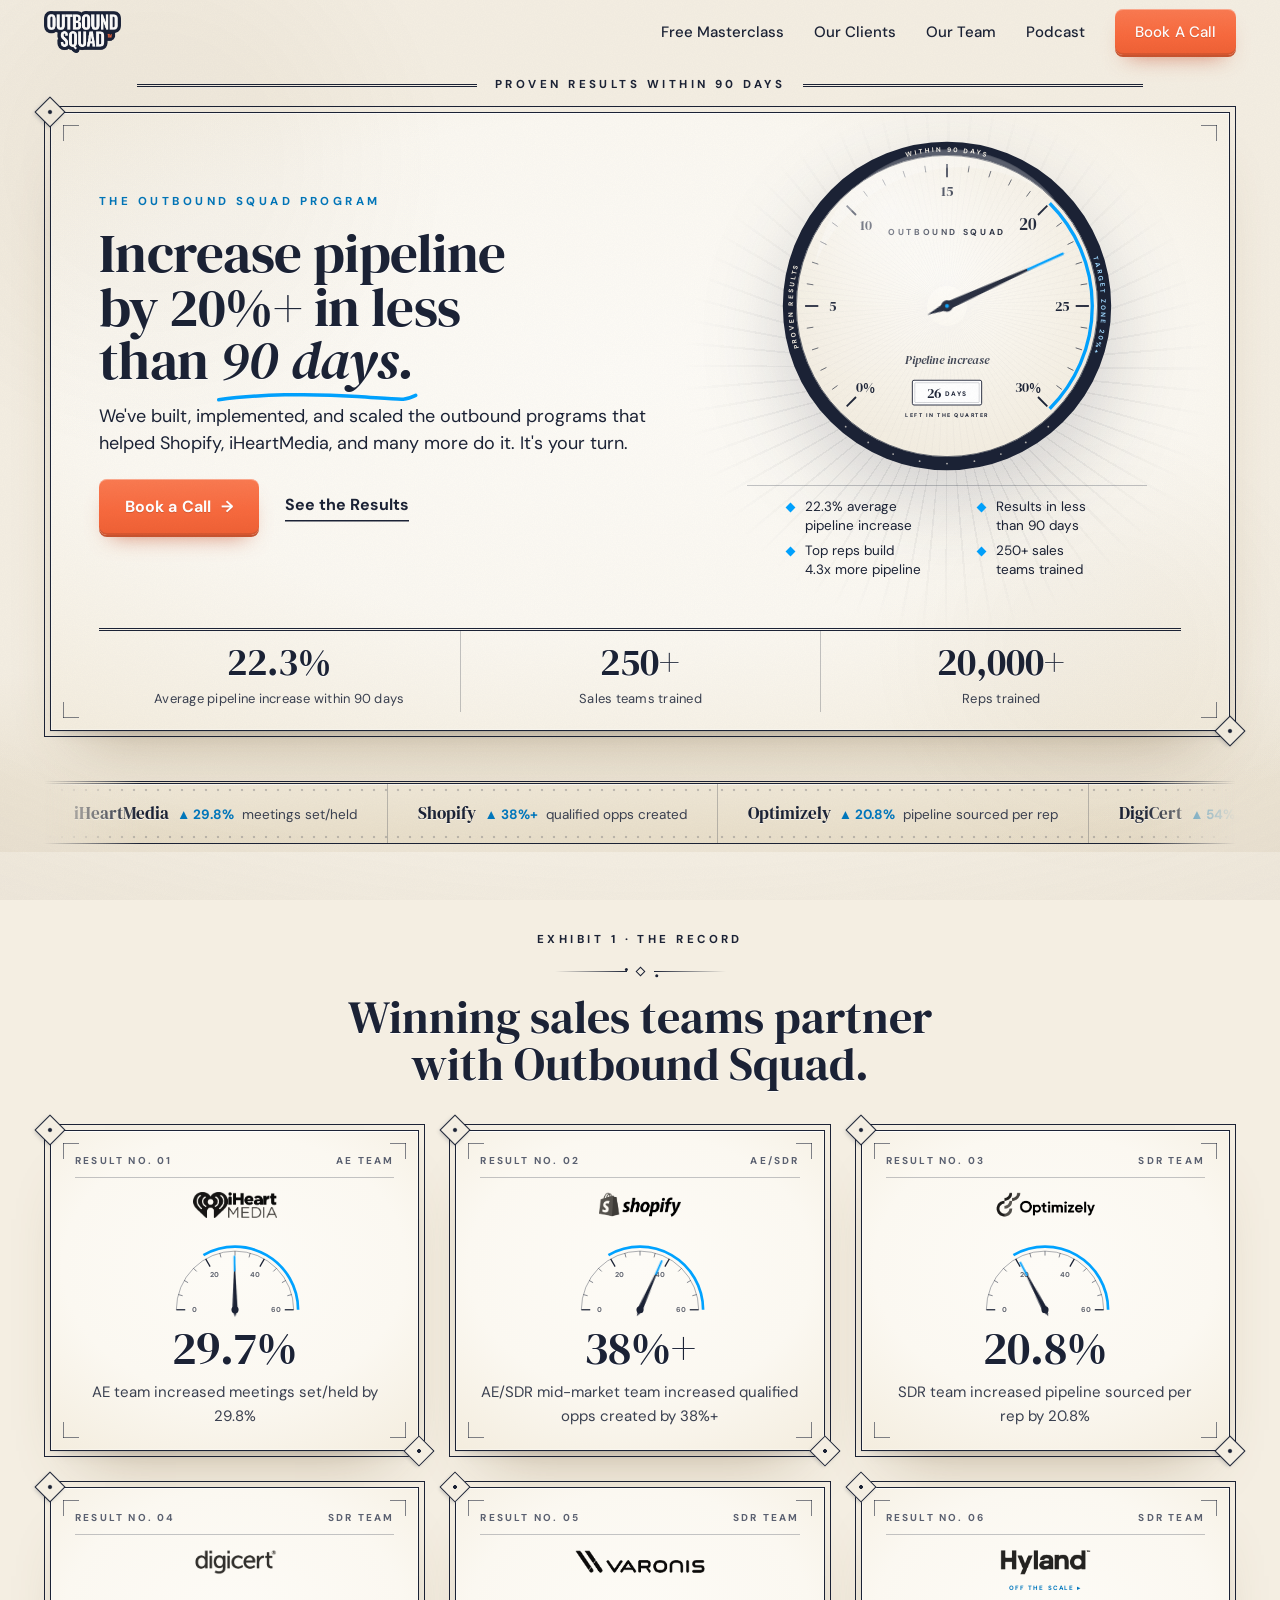
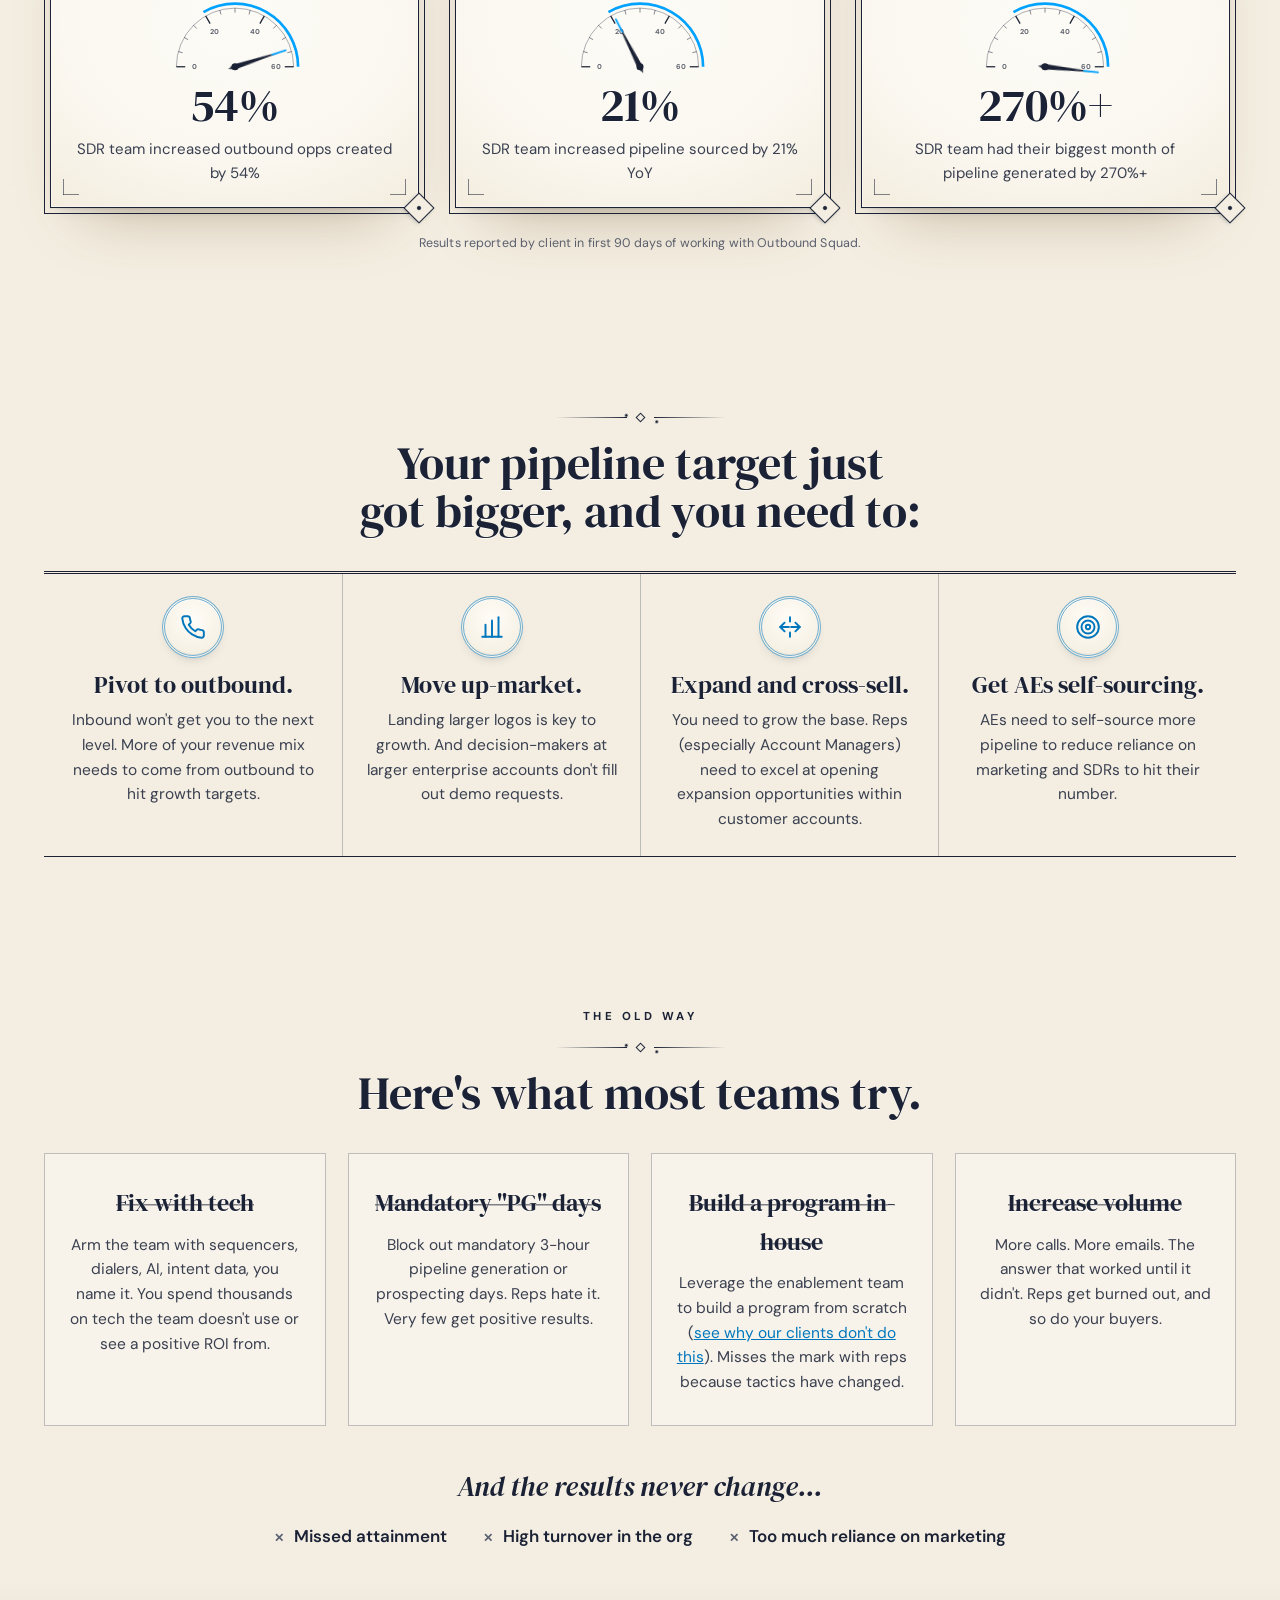
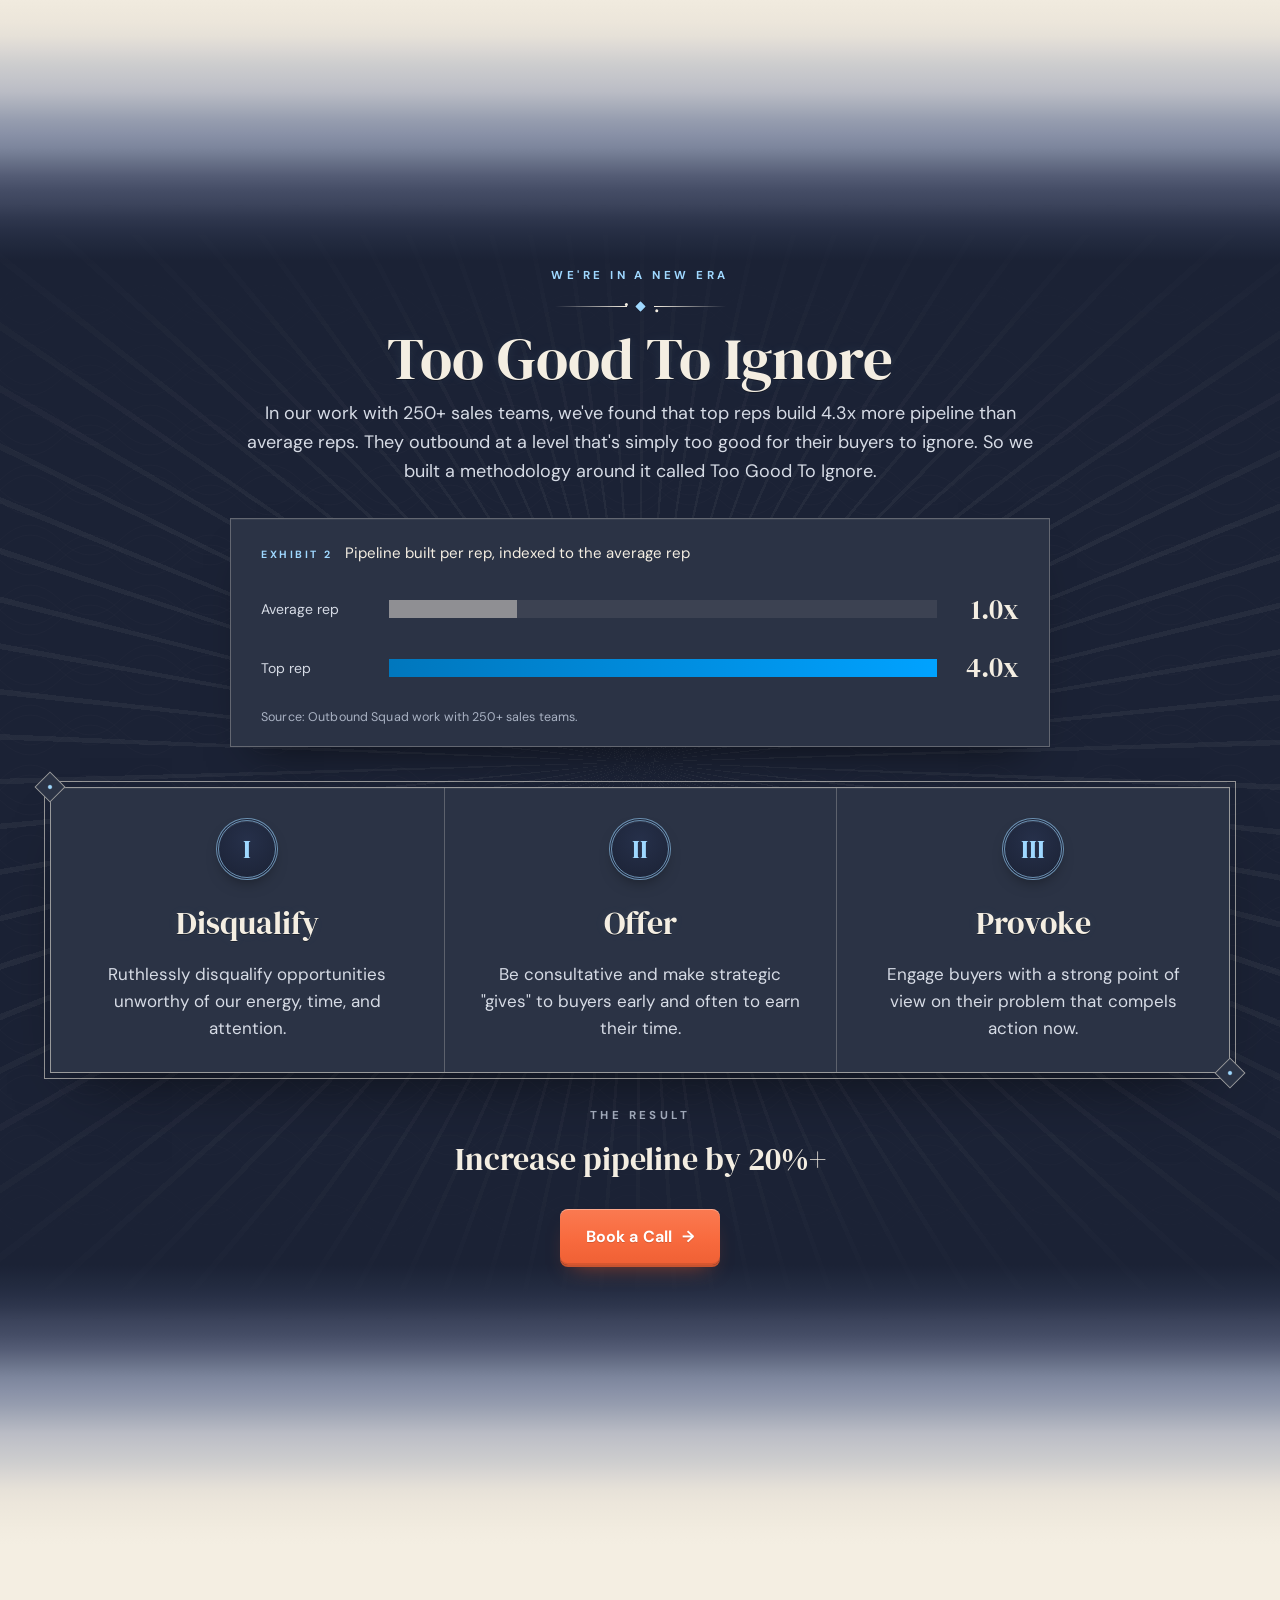
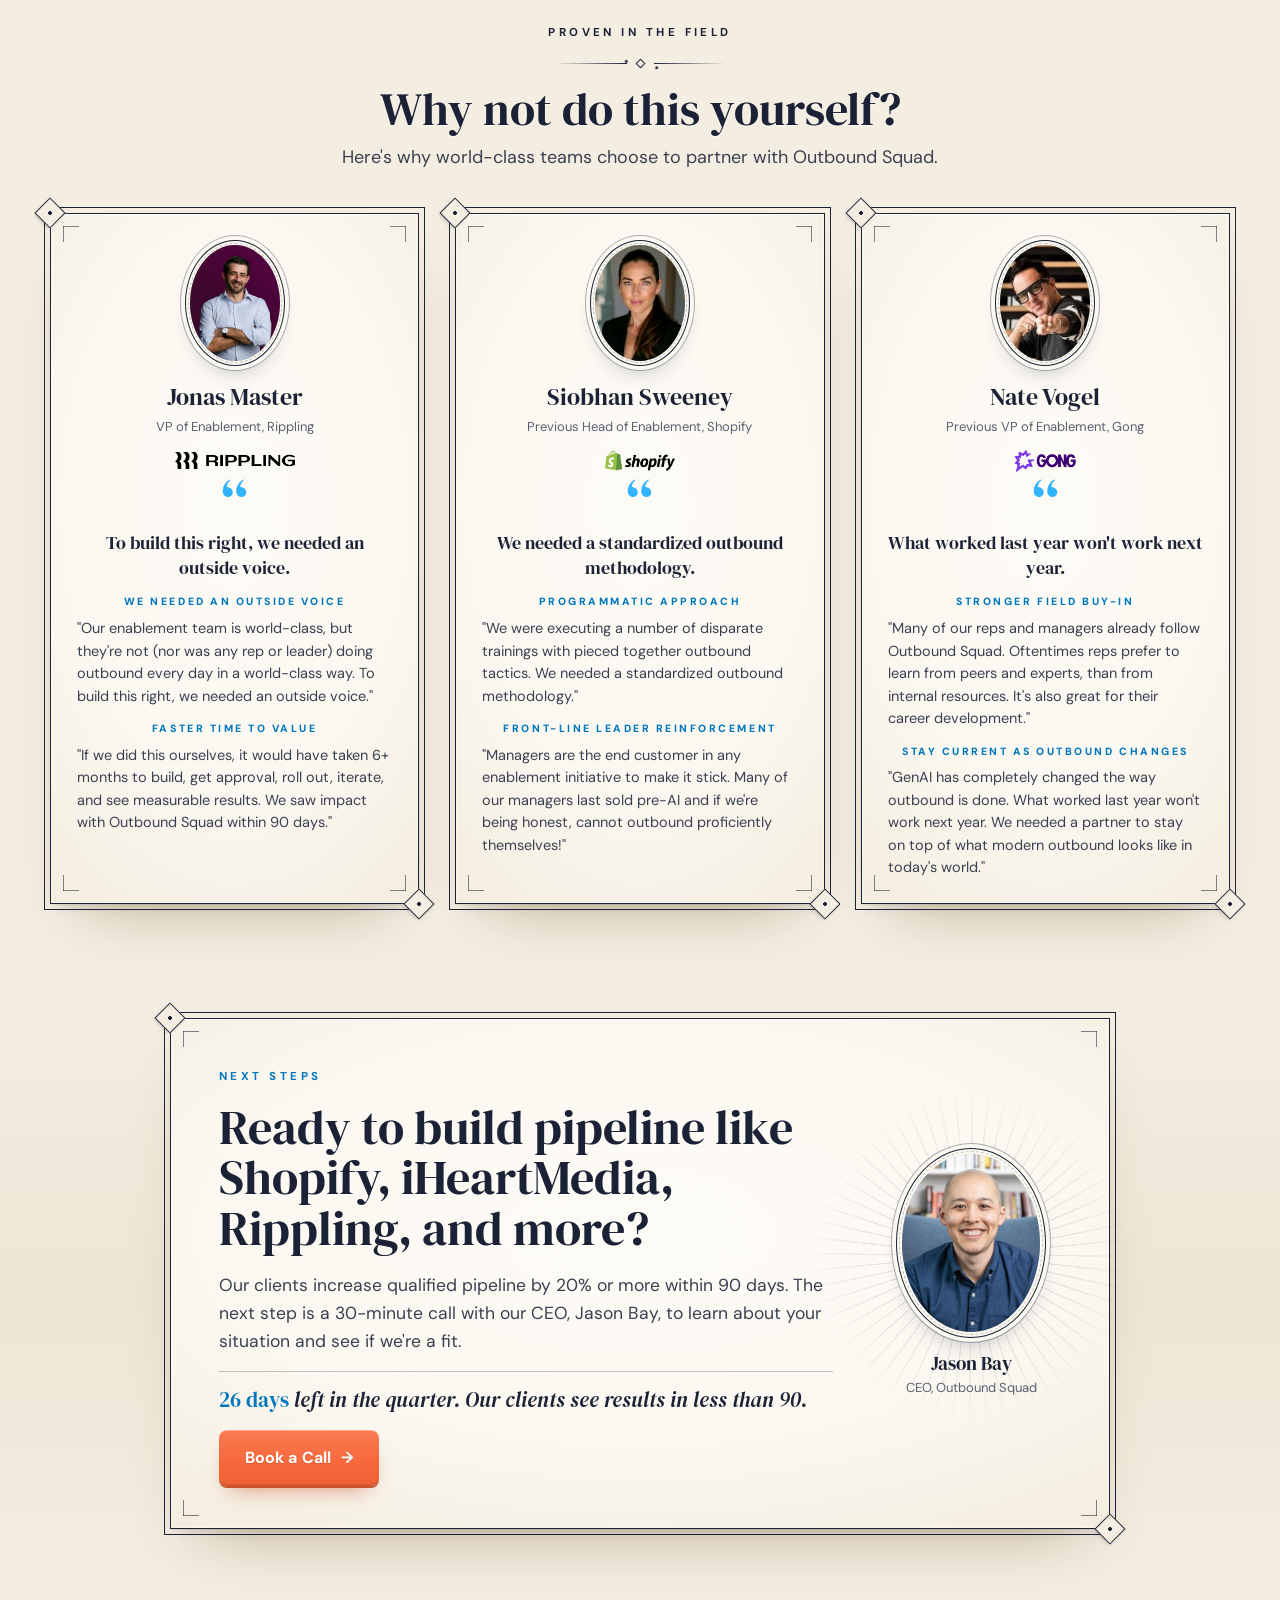
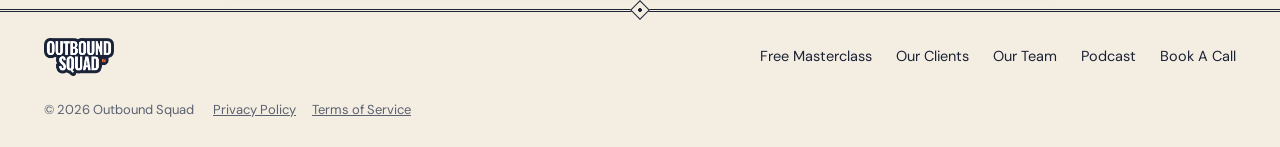
==== commit 03bbdd13: "Plain paper conditions section, dusk tan-to-navy fade, solid dark panels, hide masterclass strip (pr" ====
--- a/index.html
+++ b/index.html
@@ -1,4131 +1,200 @@
 <!DOCTYPE html>
 <html lang="en">
 <head>
-<!-- Google Tag Manager -->
-<script>(function(w,d,s,l,i){w[l]=w[l]||[];w[l].push({'gtm.start':
-new Date().getTime(),event:'gtm.js'});var f=d.getElementsByTagName(s)[0],
-j=d.createElement(s),dl=l!='dataLayer'?'&l='+l:'';j.async=true;j.src=
-'https://www.googletagmanager.com/gtm.js?id='+i+dl;f.parentNode.insertBefore(j,f);
-})(window,document,'script','dataLayer','GTM-N2TH3J4Z');</script>
-<!-- End Google Tag Manager -->
-
-  <meta charset="UTF-8">
-  <meta name="viewport" content="width=device-width, initial-scale=1.0">
-  <!-- CRITICAL: Block search engine crawling on all pages -->
-  <title>Outbound Squad | Fix Your Outbound</title>
-  <meta name="description" content="Build an unstoppable outbound machine. Outbound Squad has helped 250+ B2B sales teams increase qualified pipeline by 20%+ within 90 days.">
-
-  <!-- Favicon -->
-  <link rel="icon" type="image/png" href="favicon.png">
-
-  <!-- Fonts -->
-  <link rel="preconnect" href="https://fonts.googleapis.com">
-  <link rel="preconnect" href="https://fonts.gstatic.com" crossorigin>
-  <link href="https://fonts.googleapis.com/css2?family=DM+Sans:wght@400;500;600;700;800&display=swap" rel="stylesheet">
-
-  <style>
-    /* ========================================
-       Outbound Squad Homepage
-       Design system matches masterclass landing page
-       ======================================== */
-
-    /* Reset & Base */
-    *, *::before, *::after {
-      box-sizing: border-box;
-      margin: 0;
-      padding: 0;
-    }
-
-    html {
-      scroll-behavior: smooth;
-      -webkit-font-smoothing: antialiased;
-      -moz-osx-font-smoothing: grayscale;
-      /* overflow-x: clip prevents horizontal scroll WITHOUT creating a scroll
-         container, so position: sticky still works on descendants (e.g. the
-         goals-left headline). overflow-x: hidden would kill all sticky. */
-      overflow-x: clip;
-    }
-
-    body {
-      font-family: 'DM Sans', sans-serif;
-      font-weight: 400;
-      font-size: 17px;
-      line-height: 1.6;
-      color: #444444;
-      background: #FFFFFF;
-      overflow-x: clip;
-    }
-
-    /* ========================================
-       v8 Polish Layer
-       ======================================== */
-    /* Selection styling */
-    ::selection { background: rgba(248, 106, 62, 0.2); color: #1B2235; }
-
-    /* Smoother focus rings */
-    a:focus-visible, button:focus-visible, input:focus-visible, textarea:focus-visible, select:focus-visible {
-      outline: 2px solid #F86A3E;
-      outline-offset: 3px;
-      border-radius: 4px;
-    }
-
-    /* Reduce motion */
-    @media (prefers-reduced-motion: reduce) {
-      *, *::before, *::after {
-        animation-duration: 0.01ms !important;
-        animation-iteration-count: 1 !important;
-        transition-duration: 0.01ms !important;
-        scroll-behavior: auto !important;
-      }
-    }
-
-    /* Magnetic CTA hover — applied via existing button classes */
-    .btn-orange, .btn { will-change: transform; }
-    .btn-orange:hover, a.btn-orange:hover { transform: translateY(-2px); box-shadow: 0 12px 28px rgba(248, 106, 62, 0.32); }
-    .btn-orange:active, a.btn-orange:active { transform: translateY(0); }
-
-    /* Card lift on hover — applies to results + why-not + pack cards */
-    .client-result-card,
-    .why-card,
-    .step-card,
-    .pack-card,
-    .tm-card,
-    .case-card,
-    .ep-card {
-      transition: transform 0.35s cubic-bezier(0.16, 1, 0.3, 1), box-shadow 0.35s cubic-bezier(0.16, 1, 0.3, 1);
-      will-change: transform;
-    }
-    .client-result-card:hover,
-    .why-card:hover,
-    .step-card:hover,
-    .pack-card:hover,
-    .tm-card:hover,
-    .case-card:hover,
-    .ep-card:hover {
-      transform: translateY(-4px);
-      box-shadow: 0 18px 40px rgba(27, 34, 53, 0.10);
-    }
-
-    /* Logo hover pop on result cards */
-    .client-result-card .client-company-logo img,
-    .case-card img {
-      transition: transform 0.4s cubic-bezier(0.16, 1, 0.3, 1), filter 0.3s ease;
-    }
-    .client-result-card:hover .client-company-logo img {
-      transform: scale(1.06);
-    }
-
-    /* Subtle float for the hero "NEW EPISODE"/"PROVEN RESULTS" eyebrow chips */
-    @keyframes os-float {
-      0%, 100% { transform: translateY(0); }
-      50%      { transform: translateY(-3px); }
-    }
-    .hero-pill, .badge-pill, .ep-pill {
-      animation: os-float 4.5s ease-in-out infinite;
-    }
-
-    /* Image fade-in once loaded */
-    img { transition: opacity 0.4s ease; }
-
-    /* Stat number pulse on first reveal */
-    @keyframes os-numIn {
-      from { opacity: 0; transform: translateY(8px) scale(0.95); }
-      to   { opacity: 1; transform: translateY(0) scale(1); }
-    }
-    .results-stats .reveal.visible .results-num,
-    .reveal.visible .results-num {
-      animation: os-numIn 0.6s cubic-bezier(0.16, 1, 0.3, 1) both;
-    }
-
-    img {
-      max-width: 100%;
-      height: auto;
-      display: block;
-    }
-
-    a {
-      color: #00A2FF;
-      text-decoration: none;
-    }
-
-    /* ========================================
-       Scroll Animations
-       ======================================== */
-    .reveal {
-      opacity: 0;
-      transform: translateY(24px);
-      transition: opacity 0.6s cubic-bezier(0.16, 1, 0.3, 1), transform 0.6s cubic-bezier(0.16, 1, 0.3, 1);
-    }
-
-    .reveal.visible {
-      opacity: 1;
-      transform: translateY(0);
-    }
-
-    /* ========================================
-       Layout
-       ======================================== */
-    .container {
-      max-width: 1100px;
-      margin: 0 auto;
-      padding: 0 24px;
-    }
-
-    .container-wide {
-      max-width: 1240px;
-      margin: 0 auto;
-      padding: 0 24px;
-    }
-
-    .text-center { text-align: center; }
-    .text-white { color: #FFFFFF; }
-
-    /* ========================================
-       Sections
-       ======================================== */
-    .section {
-      padding: 96px 0;
-    }
-
-    .section-white { background: #FFFFFF; }
-
-    /* Gradient section variants for smooth transitions between sections.
-       Use _top / _mid / _bot suffixes to control fade direction. */
-    .section-lightblue {
-      background: linear-gradient(180deg, #EAF1FA 0%, #E6F0FA 50%, #EAF1FA 100%);
-    }
-
-    /* White fading INTO light blue (used at end of a white section before a blue one) */
-    .bg-fade-white-to-blue {
-      background: linear-gradient(180deg, #FFFFFF 0%, #EAF1FA 100%);
-    }
-
-    /* Light blue fading OUT to white */
-    .bg-fade-blue-to-white {
-      background: linear-gradient(180deg, #EAF1FA 0%, #FFFFFF 100%);
-    }
-
-    /* White fading into light orange */
-    .bg-fade-white-to-orange {
-      background: linear-gradient(180deg, #FFFFFF 0%, #FCEFE9 100%);
-    }
-
-    /* Light orange fading to white */
-    .bg-fade-orange-to-white {
-      background: linear-gradient(180deg, #FCEFE9 0%, #FFFFFF 100%);
-    }
-
-    /* Solid mid-tone light blue (middle of a blue region) */
-    .bg-lightblue-solid {
-      background: #EAF1FA;
-    }
-
-    /* Solid light orange */
-    .bg-lightorange-solid {
-      background: #FCEFE9;
-    }
-
-    .section-lightorange {
-      background: linear-gradient(180deg, #FCEFE9 0%, #FCEFE9 100%);
-    }
-
-    .section-navy {
-      background: #1B2235;
-    }
-
-    .section-headline {
-      font-size: 40px;
-      font-weight: 800;
-      color: #1B2235;
-      line-height: 1.15;
-      margin-bottom: 24px;
-      letter-spacing: -0.5px;
-    }
-
-    .section-sub {
-      font-size: 18px;
-      color: #666666;
-      margin-bottom: 40px;
-      line-height: 1.6;
-      max-width: 680px;
-      margin-left: auto;
-      margin-right: auto;
-    }
-
-    /* ========================================
-       Buttons
-       ======================================== */
-    .btn {
-      display: inline-block;
-      font-family: 'DM Sans', sans-serif;
-      font-size: 17px;
-      font-weight: 700;
-      padding: 14px 28px;
-      border-radius: 8px;
-      border: none;
-      cursor: pointer;
-      text-decoration: none;
-      transition: background 0.2s ease, transform 0.15s ease, box-shadow 0.2s ease, color 0.2s ease, border-color 0.2s ease;
-    }
-
-    .btn:hover { transform: translateY(-2px); }
-    .btn:active { transform: translateY(0); }
-
-    .btn-orange {
-      background: #F86A3E;
-      color: #FFFFFF;
-      box-shadow: 0 4px 14px rgba(248, 106, 62, 0.3);
-    }
-
-    .btn-orange:hover {
-      background: #e55a2e;
-      box-shadow: 0 6px 20px rgba(248, 106, 62, 0.4);
-    }
-
-    .btn-navy-outline {
-      background: transparent;
-      color: #1B2235;
-      border: 2px solid #1B2235;
-      padding: 12px 26px;
-    }
-
-    .btn-navy-outline:hover {
-      background: #1B2235;
-      color: #FFFFFF;
-    }
-
-    .btn-lg {
-      font-size: 18px;
-      padding: 16px 36px;
-    }
-
-    .btn-nav {
-      font-size: 15px;
-      padding: 10px 20px;
-    }
-
-    /* Force white text on nav Book A Call button (desktop + mobile) */
-    .nav-cta .btn-orange,
-    .nav-cta a.btn-orange,
-    .nav-links .btn-orange {
-      color: #FFFFFF !important;
-    }
-
-    .nav-cta .btn-orange:hover,
-    .nav-cta a.btn-orange:hover,
-    .nav-links .btn-orange:hover {
-      color: #FFFFFF !important;
-    }
-
-    /* ========================================
-       NAVIGATION
-       ======================================== */
-    .nav {
-      position: fixed;
-      top: 0;
-      left: 0;
-      right: 0;
-      z-index: 100;
-      padding: 16px 0;
-      transition: background 0.3s ease, box-shadow 0.3s ease, padding 0.3s ease;
-    }
-
-    .nav.scrolled {
-      background: rgba(255, 255, 255, 0.95);
-      backdrop-filter: saturate(180%) blur(12px);
-      -webkit-backdrop-filter: saturate(180%) blur(12px);
-      box-shadow: 0 1px 0 rgba(27, 34, 53, 0.08);
-      padding: 10px 0;
-    }
-
-    .nav-inner {
-      display: flex;
-      align-items: center;
-      justify-content: space-between;
-      max-width: 1240px;
-      margin: 0 auto;
-      padding: 0 24px;
-    }
-
-    .nav-logo img {
-      height: 48px;
-      width: auto;
-    }
-
-    .nav-links {
-      display: flex;
-      align-items: center;
-      gap: 32px;
-      list-style: none;
-    }
-
-    .nav-links a {
-      font-size: 15px;
-      font-weight: 500;
-      color: #1B2235;
-      transition: color 0.2s;
-    }
-
-    .nav-links a:hover {
-      color: #00A2FF;
-    }
-
-    .nav-cta {
-      margin-left: 8px;
-    }
-
-    .nav-toggle {
-      display: none;
-      background: none;
-      border: none;
-      cursor: pointer;
-      padding: 8px;
-      width: 40px;
-      height: 40px;
-      flex-direction: column;
-      justify-content: center;
-      gap: 5px;
-    }
-
-    .nav-toggle span {
-      display: block;
-      width: 22px;
-      height: 2px;
-      background: #1B2235;
-      border-radius: 2px;
-      transition: transform 0.3s, opacity 0.3s;
-    }
-
-    .nav-toggle.open span:nth-child(1) {
-      transform: translateY(7px) rotate(45deg);
-    }
-
-    .nav-toggle.open span:nth-child(2) {
-      opacity: 0;
-    }
-
-    .nav-toggle.open span:nth-child(3) {
-      transform: translateY(-7px) rotate(-45deg);
-    }
-
-    /* ========================================
-       HERO
-       ======================================== */
-    .hero {
-      background: linear-gradient(180deg, #EAF1FA 0%, #F3F7FC 55%, #FFFFFF 100%);
-      padding: 160px 0 96px;
-      position: relative;
-      overflow: hidden;
-      text-align: center;
-    }
-
-    .hero::before {
-      content: "";
-      position: absolute;
-      top: -220px;
-      left: 50%;
-      transform: translateX(-50%);
-      width: 980px;
-      height: 980px;
-      background: radial-gradient(circle, rgba(0, 162, 255, 0.12) 0%, rgba(0, 162, 255, 0) 65%);
-      pointer-events: none;
-      z-index: 0;
-    }
-
-    .hero .container {
-      width: 100%;
-      position: relative;
-      z-index: 1;
-    }
-
-    .hero-eyebrow {
-      display: inline-flex;
-      align-items: center;
-      gap: 8px;
-      background: rgba(255, 255, 255, 0.75);
-      border: 1px solid #D4E3F3;
-      color: #1B2235;
-      font-size: 12px;
-      font-weight: 700;
-      letter-spacing: 1.4px;
-      text-transform: uppercase;
-      padding: 8px 16px;
-      border-radius: 999px;
-      margin-bottom: 28px;
-      box-shadow: 0 2px 10px rgba(27, 34, 53, 0.04);
-      backdrop-filter: blur(6px);
-      -webkit-backdrop-filter: blur(6px);
-    }
-
-    .hero-eyebrow .hero-eyebrow-dot {
-      width: 7px;
-      height: 7px;
-      border-radius: 50%;
-      background: #00A2FF;
-      box-shadow: 0 0 0 3px rgba(0, 162, 255, 0.15);
-    }
-
-    .hero-headline {
-      font-size: 56px;
-      font-weight: 800;
-      color: #1B2235;
-      line-height: 1.08;
-      margin: 0 auto 20px;
-      letter-spacing: -1.4px;
-      max-width: 900px;
-      white-space: normal;
-    }
-
-    .hero-sub {
-      font-size: 19px;
-      color: #4A5061;
-      line-height: 1.55;
-      margin: 0 auto 32px;
-      max-width: 720px;
-      font-weight: 400;
-    }
-
-    .hero-ctas {
-      display: flex;
-      justify-content: center;
-      gap: 14px;
-      flex-wrap: wrap;
-      margin-bottom: 20px;
-    }
-
-    .hero-trust {
-      font-size: 13px;
-      color: #7a8299;
-      font-weight: 500;
-      letter-spacing: 0.2px;
-      margin: 0 auto 48px;
-    }
-
-    .hero-trust strong {
-      color: #1B2235;
-      font-weight: 700;
-    }
-
-    /* Marquee */
-    .marquee-wrap {
-      margin-top: 0;
-    }
-
-    .marquee-label {
-      font-size: 12px;
-      color: #7a8299;
-      text-align: center;
-      margin-bottom: 20px;
-      text-transform: uppercase;
-      letter-spacing: 1.5px;
-      font-weight: 600;
-    }
-
-    .marquee {
-      overflow: hidden;
-      position: relative;
-      mask-image: linear-gradient(90deg, transparent 0%, #000 10%, #000 90%, transparent 100%);
-      -webkit-mask-image: linear-gradient(90deg, transparent 0%, #000 10%, #000 90%, transparent 100%);
-    }
-
-    .marquee-track {
-      display: flex;
-      gap: 72px;
-      width: max-content;
-      animation: marquee-scroll 56s linear infinite;
-    }
-
-    .marquee-item {
-      display: inline-flex;
-      align-items: center;
-      justify-content: center;
-      flex-shrink: 0;
-      height: 48px;
-      background: transparent;
-    }
-
-    .marquee-item img {
-      height: 30px;
-      width: auto;
-      max-width: 160px;
-      object-fit: contain;
-      background: transparent;
-      mix-blend-mode: multiply;
-      filter: grayscale(1);
-      opacity: 0.8;
-      transition: filter 0.25s ease, opacity 0.25s ease;
-    }
-
-    .marquee-item:hover img {
-      filter: grayscale(0);
-      opacity: 1;
-    }
-
-    @keyframes marquee-scroll {
-      0%   { transform: translateX(0); }
-      100% { transform: translateX(-50%); }
-    }
-
-    /* ========================================
-       PROBLEM CARDS
-       ======================================== */
-    .problem-grid {
-      display: grid;
-      grid-template-columns: repeat(3, 1fr);
-      gap: 28px;
-      margin-top: 16px;
-    }
-
-    .problem-card {
-      background: #FFFFFF;
-      border-radius: 16px;
-      padding: 36px 30px;
-      box-shadow: 0 2px 16px rgba(0, 0, 0, 0.06);
-      transition: transform 0.2s, box-shadow 0.2s;
-    }
-
-    .problem-card:hover {
-      transform: translateY(-3px);
-      box-shadow: 0 8px 24px rgba(0, 0, 0, 0.1);
-    }
-
-    .problem-icon {
-      margin-bottom: 20px;
-    }
-
-    .problem-title {
-      font-size: 20px;
-      font-weight: 700;
-      color: #1B2235;
-      margin-bottom: 12px;
-      letter-spacing: -0.2px;
-    }
-
-    .problem-card p {
-      font-size: 16px;
-      color: #444444;
-      line-height: 1.6;
-    }
-
-    /* ========================================
-       PROBLEM: Outbound is harder than it's ever been
-       ======================================== */
-    .stat-cards {
-      display: flex;
-      justify-content: center;
-      gap: 24px;
-      margin: 40px 0 48px;
-      flex-wrap: wrap;
-    }
-
-    .stat-card {
-      text-align: center;
-      padding: 36px 32px;
-      background: #FFF5F4;
-      border-radius: 16px;
-      flex: 0 1 380px;
-      border: 1px solid #FAD9D3;
-    }
-
-    .stat-number {
-      display: block;
-      font-size: 64px;
-      font-weight: 800;
-      color: #E04A3C;
-      line-height: 1.1;
-      margin-bottom: 12px;
-      letter-spacing: -1px;
-    }
-
-    .stat-label {
-      display: block;
-      font-size: 16px;
-      color: #444444;
-      line-height: 1.5;
-    }
-
-    .problem-text {
-      max-width: 660px;
-      margin: 0 auto 36px;
-      text-align: center;
-    }
-
-    .problem-text p {
-      font-size: 17px;
-      line-height: 1.7;
-      margin-bottom: 16px;
-    }
-
-    .pull-quote {
-      font-size: 28px;
-      font-weight: 800;
-      color: #1B2235;
-      text-align: center;
-      max-width: 620px;
-      margin: 0 auto;
-      line-height: 1.35;
-    }
-
-    @media (max-width: 860px) {
-      .stat-cards { flex-direction: column; align-items: center; gap: 16px; }
-      .stat-card { flex: 0 1 auto; width: 100%; max-width: 400px; }
-      .stat-number { font-size: 48px; }
-      .pull-quote { font-size: 22px; }
-      .problem-text { text-align: left; }
-    }
-
-    /* ========================================
-       OLD WAY CARD
-       ======================================== */
-    .oldway-card {
-      background: #FFFFFF;
-      border: 1px solid #E6ECF5;
-      border-radius: 20px;
-      padding: 48px 48px 40px;
-      margin: 56px auto 0;
-      max-width: 1040px;
-      box-shadow: 0 8px 32px rgba(27, 34, 53, 0.06);
-      position: relative;
-    }
-
-    .oldway-head {
-      text-align: center;
-      margin-bottom: 48px;
-    }
-
-    .oldway-eyebrow {
-      display: inline-block;
-      font-size: 12px;
-      font-weight: 700;
-      color: #E04A3C;
-      text-transform: uppercase;
-      letter-spacing: 1.5px;
-      margin-bottom: 14px;
-      padding: 6px 14px;
-      background: #FFF5F4;
-      border-radius: 999px;
-    }
-
-    .oldway-title {
-      font-size: 34px;
-      font-weight: 800;
-      color: #1B2235;
-      letter-spacing: -0.5px;
-      line-height: 1.15;
-      margin-bottom: 10px;
-    }
-
-    .oldway-sub {
-      font-size: 16px;
-      color: #666666;
-      line-height: 1.5;
-      max-width: 520px;
-      margin: 0 auto;
-    }
-
-    .timeline-row {
-      display: grid;
-      grid-template-columns: repeat(5, 1fr);
-      gap: 16px;
-      position: relative;
-    }
-
-    .timeline-row::before {
-      content: "";
-      position: absolute;
-      top: 30px;
-      left: 10%;
-      right: 10%;
-      height: 2px;
-      background: #E6ECF5;
-      z-index: 0;
-    }
-
-    .tl-step {
-      position: relative;
-      z-index: 1;
-      text-align: center;
-      display: flex;
-      flex-direction: column;
-      align-items: center;
-    }
-
-    .tl-num {
-      width: 60px;
-      height: 60px;
-      border-radius: 50%;
-      background: #FFFFFF;
-      border: 2px solid #E6ECF5;
-      display: flex;
-      align-items: center;
-      justify-content: center;
-      font-size: 20px;
-      font-weight: 800;
-      color: #1B2235;
-      margin-bottom: 16px;
-      box-shadow: 0 2px 10px rgba(27, 34, 53, 0.06);
-    }
-
-    .tl-step.final .tl-num {
-      background: #FFF5F4;
-      border-color: #E04A3C;
-      color: #E04A3C;
-    }
-
-    .tl-label {
-      font-size: 14px;
-      font-weight: 700;
-      color: #1B2235;
-      line-height: 1.35;
-      max-width: 180px;
-      margin-bottom: 8px;
-    }
-
-    .tl-desc {
-      font-size: 13px;
-      color: #666666;
-      line-height: 1.5;
-      max-width: 180px;
-      margin: 0;
-    }
-
-    .tl-impact-wrap {
-      text-align: center;
-      margin: 40px 0 0;
-    }
-
-    .tl-impact {
-      display: inline-block;
-      background: #FFF5F4;
-      border: 1px solid #FAD9D3;
-      border-radius: 999px;
-      padding: 12px 24px;
-      color: #E04A3C;
-      font-weight: 700;
-      font-size: 15px;
-    }
-
-    .tl-impact strong { font-weight: 800; margin-right: 6px; text-transform: uppercase; letter-spacing: 0.5px; font-size: 12px; }
-
-    @media (max-width: 860px) {
-      .oldway-card { padding: 32px 24px; }
-      .oldway-title { font-size: 28px; }
-      .timeline-row { grid-template-columns: 1fr; gap: 20px; }
-      .timeline-row::before { display: none; }
-      .tl-step { flex-direction: row; text-align: left; gap: 16px; align-items: flex-start; flex-wrap: wrap; }
-      .tl-num { margin-bottom: 0; flex-shrink: 0; width: 52px; height: 52px; font-size: 18px; }
-      .tl-label { max-width: none; margin-bottom: 4px; }
-      .tl-desc { max-width: none; padding-left: 68px; margin-top: -4px; }
-    }
-
-    /* ========================================
-       OLD WAY GRID (4 disparate tiles)
-       ======================================== */
-    .oldway-section-orange {
-      background: linear-gradient(180deg, #FFFFFF 0%, #FCEFE9 30%, #FCEFE9 70%, #FFFFFF 100%);
-    }
-
-    .oldway-eyebrow-top {
-      display: block;
-      text-align: center;
-      font-size: 13px;
-      font-weight: 700;
-      color: #F86A3E;
-      text-transform: uppercase;
-      letter-spacing: 1.5px;
-      margin-bottom: 12px;
-    }
-
-    .oldway-grid {
-      display: grid;
-      grid-template-columns: repeat(2, 1fr);
-      gap: 20px;
-      margin-top: 40px;
-    }
-
-    .oldway-tile {
-      background: #FFFFFF;
-      border: 1px solid #F2DED5;
-      border-left: 4px solid #F4BFA9;
-      border-radius: 16px;
-      padding: 24px 28px;
-      box-shadow: 0 2px 16px rgba(27, 34, 53, 0.05);
-      transition: transform 0.2s, box-shadow 0.2s, border-left-color 0.2s;
-    }
-
-    /* Consequences band under tiles */
-    .oldway-consequences {
-      margin-top: 36px;
-      background: #FFFFFF;
-      border: 1px solid #F2DED5;
-      border-radius: 18px;
-      padding: 28px 36px;
-      display: flex;
-      flex-direction: column;
-      gap: 18px;
-      box-shadow: 0 4px 18px rgba(248, 106, 62, 0.05);
-    }
-
-    .oldway-conseq-eyebrow {
-      font-size: 22px;
-      font-weight: 800;
-      letter-spacing: -0.3px;
-      text-transform: none;
-      color: #1B2235;
-    }
-
-    .oldway-conseq-grid {
-      display: grid;
-      grid-template-columns: repeat(3, 1fr);
-      gap: 18px;
-    }
-
-    .oldway-conseq-item {
-      display: flex;
-      align-items: center;
-      gap: 14px;
-      padding: 20px 22px;
-      background: #FDECEA;
-      border-radius: 14px;
-      border: 1px solid #F5C5BF;
-      box-shadow: 0 6px 18px rgba(176, 42, 28, 0.08);
-    }
-
-    .oldway-conseq-icon {
-      flex-shrink: 0;
-      width: 28px;
-      height: 28px;
-      border-radius: 50%;
-      background: #FFFFFF;
-      border: 2px solid #C8321F;
-      display: inline-flex;
-      align-items: center;
-      justify-content: center;
-      color: #C8321F;
-      font-size: 14px;
-      font-weight: 800;
-      line-height: 1;
-    }
-
-    .oldway-conseq-label {
-      font-size: 18px;
-      font-weight: 800;
-      color: #1B2235;
-      letter-spacing: -0.2px;
-      line-height: 1.25;
-    }
-
-    .oldway-tile:hover {
-      transform: translateY(-3px);
-      box-shadow: 0 8px 24px rgba(248, 106, 62, 0.12);
-      border-left-color: #F86A3E;
-    }
-
-    .oldway-tile-title {
-      font-size: 22px;
-      font-weight: 800;
-      color: #1B2235;
-      letter-spacing: -0.3px;
-      margin: 0 0 10px;
-    }
-
-    .oldway-tile-desc {
-      font-size: 16px;
-      color: #555555;
-      line-height: 1.55;
-      margin: 0;
-    }
-
-    .oldway-link {
-      color: #00A2FF;
-      text-decoration: underline;
-      text-underline-offset: 2px;
-    }
-
-    .oldway-link:hover {
-      color: #1B2235;
-    }
-
-    @media (max-width: 768px) {
-      .oldway-grid { grid-template-columns: 1fr; }
-      .oldway-tile { padding: 22px 22px; }
-      .oldway-tile-title { font-size: 20px; }
-      .oldway-consequences { padding: 28px 24px; gap: 16px; }
-      .oldway-conseq-grid { grid-template-columns: 1fr; gap: 14px; }
-      .oldway-conseq-eyebrow { font-size: 20px; }
-      .oldway-conseq-label { font-size: 16px; }
-    }
-
-    /* ========================================
-       TOO GOOD TO IGNORE METHODOLOGY
-       ======================================== */
-    .tgti-section {
-      background: linear-gradient(180deg, #FFFFFF 0%, #EAF1FA 25%, #EAF1FA 70%, #FFFFFF 100%);
-      padding: 72px 0 80px;
-    }
-
-    .tgti-intro {
-      max-width: 820px;
-      margin: 0 auto 32px;
-      text-align: center;
-    }
-
-    .tgti-eyebrow {
-      display: inline-block;
-      font-size: 13px;
-      font-weight: 700;
-      color: #00A2FF;
-      text-transform: uppercase;
-      letter-spacing: 1.5px;
-      margin-bottom: 16px;
-    }
-
-    .tgti-descriptor {
-      font-size: 18px;
-      color: #444444;
-      line-height: 1.6;
-      margin-top: 16px;
-    }
-
-    .tgti-descriptor strong {
-      color: #1B2235;
-      font-weight: 700;
-    }
-
-    /* Flywheel diagram */
-    .tgti-flywheel {
-      position: relative;
-      width: 100%;
-      max-width: 680px;
-      margin: 0 auto;
-      aspect-ratio: 1 / 0.85;
-      max-height: 440px;
-    }
-
-    .tgti-flywheel-svg {
-      position: absolute;
-      inset: 0;
-      width: 100%;
-      height: 100%;
-      z-index: 0;
-      pointer-events: none;
-    }
-
-    .tgti-hub {
-      position: absolute;
-      left: 50%;
-      top: 50%;
-      transform: translate(-50%, -50%);
-      width: 34%;
-      max-width: 220px;
-      aspect-ratio: 1 / 1;
-      border-radius: 50%;
-      background: linear-gradient(135deg, #1B2235 0%, #2A344F 100%);
-      color: #FFFFFF;
-      display: flex;
-      flex-direction: column;
-      align-items: center;
-      justify-content: center;
-      text-align: center;
-      padding: 20px;
-      box-shadow: 0 12px 40px rgba(27, 34, 53, 0.25);
-      z-index: 2;
-    }
-
-    /* Text-only hub variant (no circle background) */
-    .tgti-hub.tgti-hub-text {
-      background: transparent;
-      box-shadow: none;
-      color: #1B2235;
-      border-radius: 0;
-      width: auto;
-      max-width: 200px;
-      aspect-ratio: auto;
-      padding: 0;
-    }
-
-    .tgti-hub-label {
-      font-size: 11px;
-      font-weight: 700;
-      letter-spacing: 2px;
-      text-transform: uppercase;
-      color: #7BC4FF;
-      margin-bottom: 6px;
-    }
-
-    .tgti-hub.tgti-hub-text .tgti-hub-label {
-      color: #00A2FF;
-    }
-
-    .tgti-hub-title {
-      font-size: 18px;
-      font-weight: 800;
-      letter-spacing: -0.3px;
-      line-height: 1.2;
-    }
-
-    .tgti-hub.tgti-hub-text .tgti-hub-title {
-      font-size: 18px;
-      color: #1B2235;
-      letter-spacing: -0.3px;
-      line-height: 1.25;
-    }
-
-    .tgti-node {
-      position: absolute;
-      width: 32%;
-      max-width: 240px;
-      background: #FFFFFF;
-      border-radius: 18px;
-      padding: 18px 20px 16px;
-      text-align: center;
-      border: 1px solid #E6ECF5;
-      box-shadow: 0 10px 32px rgba(27, 34, 53, 0.08);
-      z-index: 3;
-      transition: transform 0.3s cubic-bezier(0.16, 1, 0.3, 1), box-shadow 0.3s cubic-bezier(0.16, 1, 0.3, 1), border-color 0.3s cubic-bezier(0.16, 1, 0.3, 1);
-    }
-
-    .tgti-node:hover {
-      transform: translateY(-4px);
-      box-shadow: 0 16px 40px rgba(27, 34, 53, 0.14);
-      border-color: #CFDDEF;
-    }
-
-    .tgti-node.top {
-      left: 50%;
-      top: 0;
-      transform: translateX(-50%);
-    }
-
-    .tgti-node.top:hover {
-      transform: translateX(-50%) translateY(-4px);
-    }
-
-    .tgti-node.bottom-right {
-      right: 0;
-      bottom: 6%;
-    }
-
-    .tgti-node.bottom-left {
-      left: 0;
-      bottom: 6%;
-    }
-
-    .tgti-node-name {
-      font-size: 20px;
-      font-weight: 800;
-      color: #1B2235;
-      letter-spacing: -0.3px;
-      line-height: 1.15;
-      margin-bottom: 6px;
-    }
-
-    .tgti-node p {
-      font-size: 13px;
-      color: #444444;
-      line-height: 1.5;
-      margin: 0;
-    }
-
-    .tgti-node-dot {
-      width: 10px;
-      height: 10px;
-      border-radius: 50%;
-      margin: 0 auto 12px;
-    }
-
-    .tgti-node.disqualify .tgti-node-dot { background: #00A2FF; }
-    .tgti-node.offer .tgti-node-dot { background: #F86A3E; }
-    .tgti-node.provoke .tgti-node-dot { background: #1B2235; }
-
-    /* Client logos strip */
-    .tgti-proof {
-      display: flex;
-      align-items: center;
-      justify-content: center;
-      gap: 56px;
-      flex-wrap: wrap;
-      margin-top: 56px;
-      padding-top: 40px;
-      border-top: 1px solid #E6ECF5;
-    }
-
-    .tgti-proof-label {
-      flex-basis: 100%;
-      text-align: center;
-      font-size: 12px;
-      font-weight: 700;
-      letter-spacing: 2px;
-      text-transform: uppercase;
-      color: #888888;
-      margin-bottom: 4px;
-    }
-
-    .tgti-proof img {
-      height: 36px;
-      width: auto;
-      opacity: 0.75;
-      filter: grayscale(100%);
-      transition: opacity 0.2s ease, filter 0.2s ease;
-      mix-blend-mode: multiply;
-    }
-
-    .tgti-proof img:hover {
-      opacity: 1;
-      filter: grayscale(0%);
-    }
-
-    @media (max-width: 860px) {
-      .tgti-flywheel {
-        aspect-ratio: auto;
-        max-height: none;
-        display: flex;
-        flex-direction: column;
-        gap: 20px;
-        align-items: center;
-      }
-      .tgti-flywheel-svg { display: none; }
-      .tgti-hub,
-      .tgti-hub.tgti-hub-text {
-        position: static;
-        transform: none;
-        width: 200px;
-        max-width: none;
-        order: 0;
-      }
-      /* Mobile/tablet: stack the 3 nodes vertically.
-         These selectors must match the specificity of .tgti-node.top /
-         .tgti-node.bottom-right / .tgti-node.bottom-left from the desktop
-         flywheel layout, otherwise their position/transform values leak
-         through and push the cards off-screen. */
-      .tgti-node,
-      .tgti-node.top,
-      .tgti-node.bottom-right,
-      .tgti-node.bottom-left {
-        position: static;
-        transform: none;
-        width: 100%;
-        max-width: 420px;
-        left: auto;
-        right: auto;
-        top: auto;
-        bottom: auto;
-      }
-      .tgti-node:hover,
-      .tgti-node.top:hover,
-      .tgti-node.bottom-right:hover,
-      .tgti-node.bottom-left:hover {
-        transform: translateY(-4px);
-      }
-      .tgti-proof { gap: 32px; margin-top: 40px; }
-      .tgti-proof img { height: 28px; }
-    }
-
-    /* ========================================
-       WHY OUTBOUND SQUAD (PERSON CARDS) — stacked vertically
-       ======================================== */
-    .why-grid {
-      display: flex;
-      flex-direction: column;
-      gap: 28px;
-      margin-top: 56px;
-      max-width: 980px;
-      margin-left: auto;
-      margin-right: auto;
-    }
-
-    .why-person-card {
-      position: relative;
-      background: #FFFFFF;
-      border: 1px solid #E6ECF5;
-      border-radius: 22px;
-      padding: 0;
-      box-shadow: 0 4px 20px rgba(27, 34, 53, 0.04);
-      transition: transform 0.25s cubic-bezier(0.16, 1, 0.3, 1), box-shadow 0.25s cubic-bezier(0.16, 1, 0.3, 1);
-      display: flex;
-      flex-direction: column;
-      overflow: hidden;
-    }
-
-    .why-person-card:hover {
-      transform: translateY(-4px);
-      box-shadow: 0 18px 48px rgba(27, 34, 53, 0.1);
-    }
-
-    .why-person-head {
-      display: flex;
-      align-items: center;
-      gap: 18px;
-      padding: 28px 36px;
-      background: linear-gradient(135deg, #F5F9FD 0%, #FFFFFF 100%);
-      border-bottom: 1px solid #EEF2F8;
-    }
-
-    .why-person-head img.wp-headshot {
-      width: 64px;
-      height: 64px;
-      border-radius: 50%;
-      object-fit: cover;
-      flex-shrink: 0;
-      border: 3px solid #FFFFFF;
-      box-shadow: 0 4px 14px rgba(27, 34, 53, 0.1);
-    }
-
-    .wp-meta {
-      flex: 1;
-      min-width: 0;
-    }
-
-    .wp-company-logo {
-      flex-shrink: 0;
-      max-height: 32px;
-      max-width: 130px;
-      width: auto;
-      object-fit: contain;
-      margin-left: auto;
-      opacity: 0.85;
-    }
-
-    .why-point-blue {
-      color: #00A2FF;
-      font-weight: 700;
-    }
-
-    .wp-name {
-      font-size: 18px;
-      font-weight: 800;
-      color: #1B2235;
-      line-height: 1.25;
-      letter-spacing: -0.2px;
-    }
-
-    .wp-role {
-      font-size: 13px;
-      color: #6A7280;
-      line-height: 1.4;
-      margin-top: 3px;
-      font-weight: 500;
-    }
-
-    .why-points {
-      display: grid;
-      grid-template-columns: 1fr 1fr;
-      gap: 0;
-      flex: 1;
-    }
-
-    .why-point {
-      position: relative;
-      padding: 28px 32px;
-      background: transparent;
-      border-radius: 0;
-      border-right: 1px solid #EEF2F8;
-    }
-
-    .why-point:last-child {
-      border-right: none;
-    }
-
-    .why-point::before {
-      content: "\201C";
-      position: absolute;
-      left: 20px;
-      top: 12px;
-      font-family: Georgia, 'Times New Roman', serif;
-      font-size: 52px;
-      line-height: 1;
-      color: #E6ECF5;
-      font-weight: 700;
-      z-index: 0;
-    }
-
-    .why-point-title {
-      position: relative;
-      font-size: 18px;
-      font-weight: 800;
-      color: #1B2235;
-      letter-spacing: -0.2px;
-      line-height: 1.3;
-      margin-bottom: 10px;
-      z-index: 1;
-    }
-
-    .why-point p {
-      position: relative;
-      font-size: 15px;
-      color: #4A5061;
-      line-height: 1.55;
-      margin: 0;
-      z-index: 1;
-    }
-
-    @media (max-width: 768px) {
-      .why-grid { max-width: 720px; gap: 20px; }
-      .why-person-head { padding: 22px 24px; gap: 14px; }
-      .wp-company-logo { max-height: 26px; max-width: 100px; }
-      .why-points { grid-template-columns: 1fr; gap: 0; }
-      .why-point { padding: 22px 24px; border-right: none; border-bottom: 1px solid #EEF2F8; }
-      .why-point:last-child { border-bottom: none; }
-      .why-point-title { font-size: 17px; }
-    }
-
-    /* ========================================
-       OLD WAY vs NEW WAY (INTERACTIVE)
-       ======================================== */
-    .comparison-section {
-      background: #FFFFFF;
-      padding: 96px 0 80px;
-    }
-
-    /* Stacked (split) variant: single column, no VS divider, narrower max width */
-    .comparison-section.stacked .comparison-grid {
-      grid-template-columns: 1fr;
-      max-width: 820px;
-      margin-left: auto;
-      margin-right: auto;
-      gap: 0;
-    }
-
-    .comparison-grid {
-      display: grid;
-      grid-template-columns: 1fr 1fr;
-      gap: 56px;
-      position: relative;
-      margin-top: 40px;
-      align-items: stretch;
-    }
-
-    .comparison-col {
-      background: #FFFFFF;
-      border-radius: 20px;
-      padding: 40px 32px 36px;
-      box-shadow: 0 2px 20px rgba(0, 0, 0, 0.05);
-      position: relative;
-      overflow: hidden;
-      display: flex;
-      flex-direction: column;
-      height: 100%;
-    }
-
-    .comparison-col::before {
-      content: "";
-      position: absolute;
-      top: 0; left: 0; right: 0;
-      height: 4px;
-    }
-
-    .comparison-col.old::before { background: #E04A3C; }
-    .comparison-col.new::before { background: #2BAE66; }
-
-    .comp-title {
-      font-size: 26px;
-      font-weight: 800;
-      letter-spacing: -0.3px;
-      margin-bottom: 6px;
-    }
-    .comparison-col.old .comp-title { color: #E04A3C; }
-    .comparison-col.new .comp-title { color: #2BAE66; }
-
-    .comp-subtitle {
-      font-size: 15px;
-      color: #666;
-      margin-bottom: 28px;
-      line-height: 1.5;
-    }
-
-    /* VS Divider */
-    .vs-divider {
-      position: absolute;
-      top: 50%;
-      left: 50%;
-      transform: translate(-50%, -50%);
-      width: 62px;
-      height: 62px;
-      border-radius: 50%;
-      background: #1B2235;
-      color: #FFFFFF;
-      display: flex;
-      align-items: center;
-      justify-content: center;
-      font-weight: 800;
-      font-size: 18px;
-      letter-spacing: 0.5px;
-      box-shadow: 0 6px 20px rgba(27, 34, 53, 0.25);
-      z-index: 5;
-    }
-
-    /* Step cards (Old Way) */
-    .step-card {
-      display: flex;
-      gap: 14px;
-      align-items: flex-start;
-      padding: 16px 18px;
-      background: #F8F9FB;
-      border-radius: 12px;
-      margin-bottom: 12px;
-      opacity: 0;
-      transform: translateX(-24px);
-      transition: opacity 0.55s cubic-bezier(0.16, 1, 0.3, 1), transform 0.55s cubic-bezier(0.16, 1, 0.3, 1);
-    }
-
-    .step-card.in {
-      opacity: 1;
-      transform: translateX(0);
-    }
-
-    .step-card.highlight {
-      background: #FDECEA;
-      border-left: 4px solid #E04A3C;
-    }
-
-    .step-num {
-      flex-shrink: 0;
-      width: 36px;
-      height: 24px;
-      border-radius: 999px;
-      background: #E5E7EB;
-      color: #555;
-      font-size: 12px;
-      font-weight: 700;
-      display: flex;
-      align-items: center;
-      justify-content: center;
-      letter-spacing: 0.5px;
-      margin-top: 2px;
-    }
-
-    .step-card.highlight .step-num {
-      background: #E04A3C;
-      color: #FFFFFF;
-    }
-
-    .step-body h4 {
-      font-size: 15px;
-      font-weight: 700;
-      color: #1B2235;
-      margin-bottom: 4px;
-      line-height: 1.35;
-    }
-
-    .step-body p {
-      font-size: 13.5px;
-      color: #666;
-      line-height: 1.5;
-    }
-
-    .result-box {
-      margin-top: 20px;
-      padding: 16px 18px;
-      border-radius: 12px;
-      font-weight: 700;
-      font-size: 14.5px;
-      line-height: 1.4;
-      text-align: center;
-    }
-
-    .result-box.red {
-      background: #FDECEA;
-      color: #B02A1C;
-      border: 1px solid #F5C5BF;
-      text-align: left;
-    }
-
-    .result-box-label {
-      font-size: 11px;
-      font-weight: 800;
-      letter-spacing: 1.5px;
-      text-transform: uppercase;
-      margin-bottom: 10px;
-      text-align: center;
-    }
-
-    .result-box-list {
-      list-style: none;
-      padding: 0;
-      margin: 0;
-      display: grid;
-      grid-template-columns: 1fr 1fr;
-      gap: 6px 14px;
-    }
-
-    .result-box-list li {
-      font-size: 13px;
-      font-weight: 600;
-      line-height: 1.4;
-      padding-left: 14px;
-      position: relative;
-    }
-
-    .result-box-list li::before {
-      content: "\2715";
-      position: absolute;
-      left: 0;
-      top: 0;
-      font-weight: 700;
-    }
-
-    .result-box.green {
-      background: #E6F6EC;
-      color: #1E7A45;
-      border: 1px solid #B9E3C8;
-    }
-
-    /* New Way diagram */
-    .new-way-wrap {
-      opacity: 0;
-      transform: translateX(24px);
-      transition: opacity 0.7s cubic-bezier(0.16, 1, 0.3, 1) 0.2s, transform 0.7s cubic-bezier(0.16, 1, 0.3, 1) 0.2s;
-    }
-
-    .new-way-wrap.in {
-      opacity: 1;
-      transform: translateX(0);
-    }
-
-    .hub-wrap {
-      position: relative;
-      display: grid;
-      grid-template-columns: 1fr auto 1fr;
-      justify-content: center;
-      align-items: center;
-      gap: 12px;
-      margin: 4px 0 8px;
-      padding: 0;
-    }
-
-    .hub-circle {
-      width: 150px;
-      height: 150px;
-      border-radius: 50%;
-      background: #EAF2FB;
-      border: 2px solid #3A7BD5;
-      display: flex;
-      flex-direction: column;
-      align-items: center;
-      justify-content: center;
-      text-align: center;
-      padding: 14px;
-      box-shadow: 0 4px 20px rgba(58, 123, 213, 0.15);
-      position: relative;
-      z-index: 2;
-      justify-self: center;
-    }
-
-    .hub-circle strong {
-      font-size: 13px;
-      font-weight: 700;
-      color: #1B2235;
-      line-height: 1.25;
-      margin-bottom: 0;
-    }
-
-    .hub-circle span {
-      font-size: 11.5px;
-      color: #666;
-      line-height: 1.35;
-    }
-
-    .hub-col {
-      display: flex;
-      flex-direction: column;
-      gap: 6px;
-    }
-
-    .hub-col.left { align-items: flex-end; }
-    .hub-col.right { align-items: flex-start; }
-
-    .hub-label {
-      display: inline-flex;
-      align-items: center;
-      gap: 6px;
-      font-size: 12px;
-      font-weight: 600;
-      color: #555;
-      background: #FFFFFF;
-      padding: 4px 10px;
-      border-radius: 999px;
-      border: 1px solid #E2E6EC;
-      white-space: nowrap;
-      box-shadow: 0 1px 3px rgba(27, 34, 53, 0.06);
-    }
-
-    .hub-label::before {
-      content: "";
-      width: 6px;
-      height: 6px;
-      border-radius: 50%;
-      background: #3A7BD5;
-      flex-shrink: 0;
-    }
-
-    .flow-arrow {
-      display: flex;
-      flex-direction: column;
-      align-items: center;
-      margin: 2px 0;
-    }
-
-    .flow-arrow .line {
-      width: 2px;
-      height: 14px;
-      background: #C9D1DB;
-    }
-
-    .flow-arrow .tip {
-      width: 0;
-      height: 0;
-      border-left: 6px solid transparent;
-      border-right: 6px solid transparent;
-      border-top: 8px solid #C9D1DB;
-    }
-
-    .flow-label {
-      font-size: 12px;
-      font-weight: 700;
-      padding: 4px 10px;
-      border-radius: 999px;
-      margin: 4px 0;
-      letter-spacing: 0.2px;
-    }
-
-    .flow-label.orange {
-      background: #FFE8DB;
-      color: #D84F17;
-    }
-
-    .flow-label.navy-tag {
-      background: #E8ECF5;
-      color: #1B2235;
-    }
-
-    .os-box {
-      background: #1B2235;
-      border-radius: 14px;
-      padding: 14px 18px;
-      text-align: center;
-      margin: 6px 0;
-    }
-
-    .os-box .os-brand {
-      font-size: 11px;
-      letter-spacing: 2px;
-      font-weight: 800;
-      color: #F86A3E;
-      margin-bottom: 4px;
-    }
-
-    .os-box .os-title {
-      font-size: 18px;
-      font-weight: 700;
-      color: #FFFFFF;
-      margin-bottom: 4px;
-    }
-
-    .os-box .os-sub {
-      font-size: 12.5px;
-      color: #9BA3B4;
-      line-height: 1.4;
-    }
-
-    .output-grid {
-      display: grid;
-      grid-template-columns: repeat(3, 1fr);
-      gap: 10px;
-      margin-top: 8px;
-    }
-
-    .output-card {
-      background: #FFFFFF;
-      border: 1px solid #E5E7EB;
-      border-top: 3px solid #999;
-      border-radius: 10px;
-      padding: 12px 12px 14px;
-    }
-
-    .output-card.o-orange { border-top-color: #F86A3E; }
-    .output-card.o-green  { border-top-color: #2BAE66; }
-    .output-card.o-blue   { border-top-color: #3A7BD5; }
-
-    .output-card h5 {
-      font-size: 13.5px;
-      font-weight: 700;
-      color: #1B2235;
-      margin-bottom: 5px;
-      line-height: 1.3;
-    }
-
-    .output-card p {
-      font-size: 11.5px;
-      color: #666;
-      line-height: 1.45;
-    }
-
-    /* Bottom comparison stats bar */
-    .comp-stats-bar {
-      margin-top: 40px;
-      display: grid;
-      grid-template-columns: 1fr 1fr;
-      gap: 24px;
-      background: #FFFFFF;
-      border-radius: 16px;
-      padding: 24px 28px;
-      box-shadow: 0 2px 16px rgba(0, 0, 0, 0.05);
-    }
-
-    .comp-stats-col {
-      display: flex;
-      flex-direction: column;
-      gap: 8px;
-    }
-
-    .comp-stats-col .stat {
-      font-size: 15px;
-      font-weight: 700;
-      display: flex;
-      align-items: center;
-      gap: 10px;
-    }
-
-    .comp-stats-col.red .stat { color: #E04A3C; }
-    .comp-stats-col.green .stat { color: #2BAE66; }
-
-    .comp-stats-col .stat::before {
-      content: "";
-      width: 8px;
-      height: 8px;
-      border-radius: 50%;
-      background: currentColor;
-    }
-
-    @media (max-width: 860px) {
-      .comparison-grid {
-        grid-template-columns: 1fr;
-        gap: 32px;
-      }
-      .vs-divider {
-        position: relative;
-        top: auto;
-        left: auto;
-        transform: none;
-        margin: -8px auto;
-      }
-      .comp-stats-bar {
-        grid-template-columns: 1fr;
-        gap: 16px;
-      }
-      .hub-label { font-size: 11px; padding: 3px 8px; }
-      .output-grid { grid-template-columns: 1fr; }
-    }
-
-    @media (max-width: 520px) {
-      .hub-wrap { grid-template-columns: 1fr auto 1fr; gap: 8px; }
-      .hub-circle { width: 120px; height: 120px; padding: 10px; }
-      .hub-circle strong { font-size: 11.5px; }
-      .hub-circle span { font-size: 10.5px; }
-      .hub-label { font-size: 10.5px; padding: 3px 7px; }
-    }
-
-    /* ========================================
-       AI MANIFESTO SECTION
-       ======================================== */
-    .ai-section {
-      background: linear-gradient(180deg, #FFFFFF 0%, #FFFFFF 70%, #EAF1FA 100%);
-      padding: 96px 0 112px;
-    }
-
-    .ai-wrap {
-      max-width: 800px;
-      margin: 0 auto;
-      text-align: center;
-      padding: 0 24px;
-    }
-
-    .ai-wrap h2 {
-      font-size: 40px;
-      font-weight: 800;
-      color: #1B2235;
-      line-height: 1.15;
-      letter-spacing: -0.5px;
-      margin-bottom: 32px;
-    }
-
-    .ai-wrap p {
-      font-size: 18px;
-      color: #444;
-      line-height: 1.7;
-      margin-bottom: 22px;
-    }
-
-    .ai-callout {
-      font-size: 36px;
-      font-weight: 800;
-      color: #1B2235;
-      letter-spacing: -0.5px;
-      line-height: 1.2;
-      margin: 56px 0 8px;
-    }
-
-    @media (max-width: 768px) {
-      .ai-wrap h2 { font-size: 30px; }
-      .ai-wrap p { font-size: 16px; }
-      .ai-callout { font-size: 26px; margin: 40px 0 4px; }
-    }
-
-    /* ========================================
-       SHIFT SECTION
-       ======================================== */
-    .shift-block {
-      max-width: 760px;
-      margin: 0 auto;
-      text-align: center;
-    }
-
-    .shift-headline {
-      font-size: 44px;
-      font-weight: 800;
-      color: #1B2235;
-      line-height: 1.15;
-      margin-bottom: 28px;
-      letter-spacing: -0.8px;
-    }
-
-    .shift-body {
-      font-size: 19px;
-      color: #444444;
-      line-height: 1.65;
-      margin-bottom: 24px;
-    }
-
-    .shift-meta {
-      font-size: 15px;
-      color: #7a8299;
-      font-weight: 500;
-      margin-top: 20px;
-    }
-
-    /* ========================================
-       FRAMEWORK
-       ======================================== */
-    .framework-intro {
-      text-align: center;
-      max-width: 760px;
-      margin: 0 auto 48px;
-    }
-
-    /* Sticky timeline */
-    .timeline-wrap {
-      position: sticky;
-      top: 72px;
-      z-index: 50;
-      padding: 16px 0;
-      margin-bottom: 56px;
-      background: rgba(230, 240, 250, 0.85);
-      backdrop-filter: saturate(180%) blur(12px);
-      -webkit-backdrop-filter: saturate(180%) blur(12px);
-      border-radius: 16px;
-      box-shadow: 0 2px 20px rgba(27, 34, 53, 0.06);
-    }
-
-    .timeline {
-      display: flex;
-      align-items: center;
-      justify-content: space-between;
-      padding: 0 16px;
-      gap: 8px;
-      overflow-x: auto;
-      scrollbar-width: none;
-      -ms-overflow-style: none;
-    }
-
-    .timeline::-webkit-scrollbar { display: none; }
-
-    .timeline-step {
-      display: flex;
-      flex-direction: column;
-      align-items: center;
-      background: none;
-      border: none;
-      cursor: pointer;
-      font-family: 'DM Sans', sans-serif;
-      padding: 8px 4px;
-      flex: 1 1 0;
-      min-width: 100px;
-      position: relative;
-    }
-
-    .timeline-circle {
-      width: 48px;
-      height: 48px;
-      border-radius: 50%;
-      background: #FFFFFF;
-      border: 2px solid #d0d6e2;
-      display: flex;
-      align-items: center;
-      justify-content: center;
-      font-size: 20px;
-      font-weight: 800;
-      color: #F86A3E;
-      margin-bottom: 8px;
-      transition: all 0.25s ease;
-      box-shadow: 0 2px 6px rgba(27, 34, 53, 0.06);
-    }
-
-    .timeline-step:hover .timeline-circle {
-      border-color: #F86A3E;
-      transform: scale(1.05);
-    }
-
-    .timeline-step.active .timeline-circle {
-      background: #F86A3E;
-      border-color: #F86A3E;
-      color: #FFFFFF;
-      transform: scale(1.1);
-      box-shadow: 0 6px 18px rgba(248, 106, 62, 0.35);
-    }
-
-    .timeline-label {
-      font-size: 12px;
-      font-weight: 700;
-      color: #7a8299;
-      letter-spacing: 0.5px;
-      text-transform: uppercase;
-      transition: color 0.25s;
-      white-space: nowrap;
-    }
-
-    .timeline-step.active .timeline-label {
-      color: #1B2235;
-    }
-
-    .timeline-arrow {
-      flex-shrink: 0;
-      color: #b9c1d1;
-      display: flex;
-      align-items: center;
-      padding-bottom: 22px;
-    }
-
-    /* Step sections */
-    .step {
-      padding: 40px 0 48px;
-      border-bottom: 1px solid rgba(27, 34, 53, 0.08);
-      scroll-margin-top: 160px;
-    }
-
-    .step:last-child { border-bottom: none; }
-
-    .step-grid {
-      display: grid;
-      grid-template-columns: 1fr 1fr;
-      gap: 48px;
-      align-items: start;
-    }
-
-    .step-header {
-      display: flex;
-      align-items: baseline;
-      gap: 16px;
-      margin-bottom: 16px;
-      flex-wrap: wrap;
-    }
-
-    .step-number {
-      font-size: 56px;
-      font-weight: 800;
-      color: #F86A3E;
-      line-height: 1;
-      letter-spacing: -1px;
-    }
-
-    .step-name {
-      font-size: 36px;
-      font-weight: 800;
-      color: #1B2235;
-      line-height: 1.05;
-      letter-spacing: -0.8px;
-    }
-
-    .step-oneliner {
-      font-size: 20px;
-      color: #1B2235;
-      font-weight: 600;
-      margin-bottom: 22px;
-      line-height: 1.4;
-    }
-
-    .step-bullets {
-      list-style: none;
-    }
-
-    .step-bullets li {
-      font-size: 16px;
-      color: #444444;
-      line-height: 1.6;
-      padding: 8px 0 8px 26px;
-      position: relative;
-    }
-
-    .step-bullets li::before {
-      content: '';
-      position: absolute;
-      left: 0;
-      top: 16px;
-      width: 14px;
-      height: 2px;
-      background: #00A2FF;
-      border-radius: 2px;
-    }
-
-    .step-proof {
-      background: #FFFFFF;
-      border-radius: 16px;
-      padding: 28px 26px;
-      border-left: 4px solid #F86A3E;
-      box-shadow: 0 4px 20px rgba(27, 34, 53, 0.08);
-      position: relative;
-    }
-
-    .step-proof-quote {
-      font-size: 16px;
-      font-style: italic;
-      color: #1B2235;
-      line-height: 1.6;
-      margin-bottom: 18px;
-    }
-
-    .step-proof-author {
-      font-size: 14px;
-      font-weight: 700;
-      color: #1B2235;
-    }
-
-    .step-proof-role {
-      font-size: 13px;
-      color: #7a8299;
-      margin-top: 2px;
-    }
-
-    /* ========================================
-       RESULTS
-       ======================================== */
-    .results-section-polished {
-      background: linear-gradient(180deg, #FFFFFF 0%, #F7FAFD 50%, #FFFFFF 100%);
-      padding: 96px 0 96px;
-      position: relative;
-    }
-
-    .results-eyebrow {
-      display: block;
-      text-align: center;
-      font-size: 12px;
-      font-weight: 700;
-      color: #00A2FF;
-      text-transform: uppercase;
-      letter-spacing: 2px;
-      margin-bottom: 14px;
-    }
-
-    .results-headline {
-      max-width: 820px;
-      margin-left: auto;
-      margin-right: auto;
-      margin-bottom: 48px;
-    }
-
-    .results-sub {
-      color: #7a8299;
-      font-size: 17px;
-      max-width: 620px;
-      margin: 0 auto 0;
-    }
-
-    .results-stats {
-      display: flex;
-      align-items: center;
-      justify-content: center;
-      flex-wrap: wrap;
-      gap: 0;
-      margin: 0 0 28px;
-    }
-
-    .results-stat {
-      display: flex;
-      flex-direction: column;
-      align-items: center;
-      text-align: center;
-      padding: 8px 40px;
-      background: transparent;
-      border-radius: 0;
-      box-shadow: none;
-      border-right: 1px solid #e2d5cf;
-    }
-
-    .results-stat:last-child {
-      border-right: none;
-    }
-
-    .results-num {
-      display: block;
-      font-size: 40px;
-      font-weight: 800;
-      color: #00A2FF;
-      line-height: 1.05;
-      letter-spacing: -1px;
-      margin-bottom: 4px;
-    }
-
-    .results-label {
-      display: block;
-      font-size: 13px;
-      color: #7a8299;
-      line-height: 1.4;
-      font-weight: 500;
-      max-width: 180px;
-    }
-
-    @media (max-width: 640px) {
-      .results-stats {
-        flex-direction: column;
-        gap: 20px;
-      }
-      .results-stat {
-        border-right: none;
-        border-bottom: 1px solid #e2d5cf;
-        padding: 12px 0;
-      }
-      .results-stat:last-child { border-bottom: none; }
-      .results-num { font-size: 36px; }
-    }
-
-    @media (max-width: 768px) {
-      .results-section-polished { padding: 64px 0 64px; }
-    }
-
-    .testimonial-grid {
-      display: grid;
-      grid-template-columns: repeat(3, 1fr);
-      gap: 24px;
-    }
-
-    .testimonial-card {
-      background: #FFFFFF;
-      border-radius: 16px;
-      padding: 28px 24px;
-      box-shadow: 0 2px 16px rgba(0, 0, 0, 0.06);
-      display: flex;
-      flex-direction: column;
-      justify-content: space-between;
-      position: relative;
-      transition: transform 0.2s, box-shadow 0.2s;
-    }
-
-    .testimonial-card:hover {
-      transform: translateY(-3px);
-      box-shadow: 0 8px 24px rgba(0, 0, 0, 0.12);
-    }
-
-    .testimonial-card::before {
-      content: '\201C';
-      position: absolute;
-      top: 12px;
-      right: 20px;
-      font-size: 64px;
-      font-weight: 800;
-      color: #F9EBE7;
-      line-height: 1;
-      font-family: Georgia, serif;
-    }
-
-    .testimonial-quote {
-      font-size: 15px;
-      font-style: italic;
-      color: #444444;
-      line-height: 1.6;
-      margin-bottom: 20px;
-      position: relative;
-      z-index: 1;
-    }
-
-    .testimonial-author {
-      border-top: 1px solid #EEEEEE;
-      padding-top: 14px;
-    }
-
-    .testimonial-name {
-      font-size: 15px;
-      font-weight: 700;
-      color: #1B2235;
-    }
-
-    .testimonial-role {
-      font-size: 13px;
-      color: #7a8299;
-      margin-top: 2px;
-    }
-
-    /* ========================================
-       WHY OS (legacy — overridden by stacked flex rule above)
-       ======================================== */
-    .why-grid.why-grid-cards {
-      display: grid;
-      grid-template-columns: repeat(3, 1fr);
-      gap: 24px;
-      margin-top: 16px;
-    }
-
-    .why-card {
-      background: #FFFFFF;
-      border-radius: 16px;
-      padding: 32px 28px;
-      box-shadow: 0 2px 16px rgba(0, 0, 0, 0.06);
-      border-top: 3px solid #00A2FF;
-      transition: transform 0.2s, box-shadow 0.2s;
-    }
-
-    .why-card:hover {
-      transform: translateY(-3px);
-      box-shadow: 0 8px 24px rgba(0, 0, 0, 0.1);
-    }
-
-    .why-num {
-      display: inline-block;
-      font-size: 13px;
-      font-weight: 700;
-      color: #00A2FF;
-      letter-spacing: 1.5px;
-      margin-bottom: 14px;
-    }
-
-    .why-title {
-      font-size: 20px;
-      font-weight: 700;
-      color: #1B2235;
-      margin-bottom: 12px;
-      letter-spacing: -0.2px;
-    }
-
-    .why-card p {
-      font-size: 15px;
-      color: #444444;
-      line-height: 1.6;
-    }
-
-    /* ========================================
-       METHODOLOGY (NAVY)
-       ======================================== */
-    .methodology {
-      padding: 104px 0;
-      background: #1B2235;
-      text-align: center;
-      color: #FFFFFF;
-    }
-
-    .methodology .section-headline {
-      color: #FFFFFF;
-    }
-
-    .methodology-sub {
-      font-size: 20px;
-      color: #F86A3E;
-      font-weight: 600;
-      margin-bottom: 56px;
-      letter-spacing: 0.3px;
-    }
-
-    .pillars {
-      display: grid;
-      grid-template-columns: repeat(3, 1fr);
-      gap: 28px;
-      max-width: 980px;
-      margin: 0 auto;
-    }
-
-    .pillar {
-      background: rgba(255, 255, 255, 0.04);
-      border: 1px solid rgba(255, 255, 255, 0.1);
-      border-top: 3px solid #00A2FF;
-      border-radius: 16px;
-      padding: 36px 28px;
-      transition: transform 0.2s, background 0.2s;
-    }
-
-    .pillar:hover {
-      transform: translateY(-3px);
-      background: rgba(255, 255, 255, 0.06);
-    }
-
-    .pillar-name {
-      font-size: 22px;
-      font-weight: 800;
-      color: #FFFFFF;
-      margin-bottom: 14px;
-      letter-spacing: 1px;
-    }
-
-    .pillar p {
-      font-size: 15px;
-      color: rgba(255, 255, 255, 0.75);
-      line-height: 1.6;
-    }
-
-    /* ========================================
-       FINAL CTA
-       ======================================== */
-    /* Final CTA — Navy hero card */
-    .final-cta-section {
-      padding: 96px 0 112px;
-      background: #FFFFFF;
-    }
-
-    .final-cta-card {
-      position: relative;
-      max-width: 1080px;
-      margin: 0 auto;
-      padding: 72px 56px;
-      border-radius: 28px;
-      background: #F9EBE7;
-      overflow: hidden;
-      color: #1B2235;
-      box-shadow: 0 20px 60px rgba(248, 106, 62, 0.15);
-    }
-
-    .final-cta-card::before {
-      content: "";
-      position: absolute;
-      top: -180px;
-      right: -120px;
-      width: 540px;
-      height: 540px;
-      background: radial-gradient(circle, rgba(248, 106, 62, 0.18) 0%, rgba(248, 106, 62, 0) 70%);
-      pointer-events: none;
-    }
-
-    .final-cta-card::after {
-      content: "";
-      position: absolute;
-      bottom: -200px;
-      left: -120px;
-      width: 480px;
-      height: 480px;
-      background: radial-gradient(circle, rgba(248, 106, 62, 0.12) 0%, rgba(248, 106, 62, 0) 70%);
-      pointer-events: none;
-    }
-
-    .final-cta-inner {
-      position: relative;
-      z-index: 1;
-      display: grid;
-      grid-template-columns: 1.4fr 1fr;
-      gap: 56px;
-      align-items: start;
-    }
-
-    .final-cta-eyebrow {
-      display: inline-flex;
-      align-items: center;
-      gap: 8px;
-      font-size: 12px;
-      font-weight: 700;
-      letter-spacing: 1.6px;
-      text-transform: uppercase;
-      color: #F86A3E;
-      margin-bottom: 20px;
-    }
-
-    .final-cta-eyebrow::before {
-      content: "";
-      width: 28px;
-      height: 2px;
-      background: #F86A3E;
-      border-radius: 2px;
-    }
-
-    .final-cta-headline {
-      font-size: 36px;
-      font-weight: 800;
-      color: #1B2235;
-      line-height: 1.12;
-      letter-spacing: -0.6px;
-      margin: 0 0 20px;
-    }
-
-    .final-cta-headline .accent {
-      color: #F86A3E;
-    }
-
-    .final-cta-sub {
-      font-size: 17px;
-      line-height: 1.6;
-      color: #444444;
-      margin: 0;
-    }
-
-    .final-cta-side {
-      display: flex;
-      flex-direction: column;
-      gap: 24px;
-      align-items: flex-start;
-      padding-top: 52px;
-    }
-
-    .final-cta-side .btn {
-      width: 100%;
-      max-width: 320px;
-      justify-content: center;
-      text-align: center;
-      box-shadow: 0 10px 28px rgba(248, 106, 62, 0.4);
-    }
-
-    .final-cta-meta {
-      display: flex;
-      align-items: center;
-      gap: 10px;
-      font-size: 13px;
-      color: #9AA3B8;
-      font-weight: 500;
-    }
-
-    .final-cta-meta-dot {
-      width: 6px;
-      height: 6px;
-      border-radius: 50%;
-      background: #44D17A;
-      box-shadow: 0 0 0 4px rgba(68, 209, 122, 0.18);
-      flex-shrink: 0;
-    }
-
-    .final-cta-host {
-      display: flex;
-      align-items: center;
-      gap: 18px;
-      padding-top: 22px;
-      margin-top: 4px;
-      border-top: 1px solid rgba(27, 34, 53, 0.1);
-      width: 100%;
-      max-width: 320px;
-    }
-
-    .final-cta-host img {
-      width: 88px;
-      height: 88px;
-      border-radius: 50%;
-      object-fit: cover;
-      border: 3px solid rgba(27, 34, 53, 0.12);
-      flex-shrink: 0;
-    }
-
-    .final-cta-host-name {
-      font-size: 16px;
-      font-weight: 700;
-      color: #1B2235;
-      letter-spacing: -0.1px;
-    }
-
-    .final-cta-host-role {
-      font-size: 13px;
-      color: #666666;
-      margin-top: 3px;
-    }
-
-    @media (max-width: 900px) {
-      .final-cta-section { padding: 64px 0 80px; }
-      .final-cta-card { padding: 48px 28px; border-radius: 22px; }
-      .final-cta-inner { grid-template-columns: 1fr; gap: 36px; }
-      .final-cta-headline { font-size: 26px; }
-      .final-cta-side { padding-top: 0; }
-      .final-cta-side .btn { max-width: 100%; }
-      .final-cta-host { max-width: 100%; }
-    }
-
-    /* ========================================
-       FOOTER
-       ======================================== */
-    .footer {
-      background: #FFFFFF;
-      padding: 48px 0 40px;
-
-    }
-
-    .footer-logo {
-      width: 140px;
-      margin: 0 auto 20px;
-      opacity: 0.9;
-    }
-
-    .footer-links {
-      display: flex;
-      justify-content: center;
-      flex-wrap: wrap;
-      gap: 8px 28px;
-      margin-bottom: 24px;
-      list-style: none;
-    }
-
-    .footer-links a {
-      font-size: 15px;
-      color: #1B2235;
-      font-weight: 500;
-      text-decoration: none;
-      transition: color 0.2s;
-    }
-
-    .footer-links a:hover {
-      color: #00A2FF;
-      text-decoration: underline;
-    }
-
-    .footer-legal {
-      gap: 8px 20px;
-      margin-bottom: 16px;
-    }
-
-    .footer-legal a {
-      font-size: 13px;
-      color: #7a8299;
-      font-weight: 400;
-    }
-
-    .footer-legal a:hover {
-      color: #1B2235;
-      text-decoration: underline;
-    }
-
-    .footer-copy {
-      font-size: 13px;
-      color: #999999;
-      text-align: center;
-    }
-
-    /* ========================================
-       TESTIMONIAL SLIDER (HERO)
-       ======================================== */
-    .testimonial-slider {
-      position: relative;
-      max-width: 760px;
-      margin: 56px auto 0;
-      background: #FFFFFF;
-      border-radius: 20px;
-      box-shadow: 0 4px 28px rgba(27, 34, 53, 0.08);
-      padding: 32px 72px 20px;
-      text-align: center;
-    }
-
-    .ts-track {
-      position: relative;
-      min-height: 340px;
-      display: flex;
-      align-items: center;
-      justify-content: center;
-    }
-
-    .ts-slide {
-      position: absolute;
-      top: 0;
-      left: 0;
-      right: 0;
-      bottom: 0;
-      display: flex;
-      flex-direction: column;
-      align-items: center;
-      justify-content: center;
-      width: 100%;
-      opacity: 0;
-      visibility: hidden;
-      pointer-events: none;
-      transition: opacity 0.4s ease;
-    }
-
-    .ts-slide.active {
-      opacity: 1;
-      visibility: visible;
-      pointer-events: auto;
-      animation: ts-fade 0.5s ease;
-    }
-
-    @keyframes ts-fade {
-      from { opacity: 0; transform: translateY(8px); }
-      to { opacity: 1; transform: translateY(0); }
-    }
-
-    .ts-photo {
-      width: 100px;
-      height: 100px;
-      border-radius: 50%;
-      object-fit: cover;
-      margin-bottom: 20px;
-      box-shadow: 0 4px 14px rgba(27, 34, 53, 0.12);
-    }
-
-    .ts-quote {
-      font-size: 18px;
-      font-style: italic;
-      color: #1B2235;
-      line-height: 1.55;
-      max-width: 560px;
-      margin: 0 auto 18px;
-    }
-
-    .ts-name {
-      font-size: 16px;
-      font-weight: 700;
-      color: #1B2235;
-      margin-bottom: 2px;
-    }
-
-    .ts-role {
-      font-size: 14px;
-      color: #7a8299;
-    }
-
-    .ts-arrow {
-      position: absolute;
-      top: 50%;
-      transform: translateY(-50%);
-      width: 40px;
-      height: 40px;
-      border-radius: 50%;
-      background: #FFFFFF;
-      border: 1px solid #e2e6ee;
-      color: #1B2235;
-      cursor: pointer;
-      display: flex;
-      align-items: center;
-      justify-content: center;
-      transition: background 0.2s, color 0.2s, border-color 0.2s, transform 0.15s;
-      z-index: 2;
-    }
-
-    .ts-arrow:hover {
-      background: #F86A3E;
-      border-color: #F86A3E;
-      color: #FFFFFF;
-    }
-
-    .ts-prev { left: 16px; }
-    .ts-next { right: 16px; }
-
-    .ts-dots {
-      display: flex;
-      justify-content: center;
-      gap: 8px;
-      margin-top: 20px;
-    }
-
-    .ts-dot {
-      width: 8px;
-      height: 8px;
-      border-radius: 50%;
-      background: #d0d6e2;
-      border: none;
-      cursor: pointer;
-      padding: 0;
-      transition: background 0.2s, transform 0.2s;
-    }
-
-    .ts-dot:hover { background: #9aa3b7; }
-
-    .ts-dot.active {
-      background: #F86A3E;
-      transform: scale(1.25);
-    }
-
-    /* ========================================
-       FRAMEWORK (VERTICAL LAYOUT)
-       ======================================== */
-    .framework-layout {
-      display: grid;
-      grid-template-columns: 280px 1fr;
-      gap: 56px;
-      align-items: start;
-      background: #FFFFFF;
-      border-radius: 20px;
-      padding: 40px;
-      box-shadow: 0 4px 28px rgba(27, 34, 53, 0.08);
-    }
-
-    .framework-nav {
-      display: flex;
-      flex-direction: column;
-      gap: 4px;
-      position: sticky;
-      top: 96px;
-    }
-
-    .fw-step {
-      display: flex;
-      align-items: baseline;
-      gap: 12px;
-      background: none;
-      border: none;
-      border-left: 3px solid transparent;
-      padding: 14px 16px;
-      cursor: pointer;
-      font-family: 'DM Sans', sans-serif;
-      text-align: left;
-      width: 100%;
-      transition: all 0.2s ease;
-      border-radius: 0 8px 8px 0;
-    }
-
-    .fw-step:hover {
-      background: rgba(248, 106, 62, 0.06);
-    }
-
-    .fw-step-num {
-      font-size: 22px;
-      font-weight: 800;
-      color: #b9c1d1;
-      transition: color 0.2s;
-      line-height: 1;
-    }
-
-    .fw-step-label {
-      font-size: 17px;
-      font-weight: 500;
-      color: #7a8299;
-      transition: color 0.2s, font-weight 0.2s;
-      line-height: 1.2;
-    }
-
-    .fw-step.active {
-      border-left-color: #F86A3E;
-      background: rgba(248, 106, 62, 0.08);
-    }
-
-    .fw-step.active .fw-step-num {
-      color: #F86A3E;
-    }
-
-    .fw-step.active .fw-step-label {
-      color: #1B2235;
-      font-weight: 700;
-    }
-
-    .framework-content {
-      min-height: 560px;
-    }
-
-    /* Customer Highlight card (replaces step-proof) */
-    .customer-highlight {
-      background: #FFFFFF;
-      border: 1px solid #E6ECF5;
-      border-radius: 16px;
-      padding: 24px 22px;
-      box-shadow: 0 2px 16px rgba(27, 34, 53, 0.06);
-      display: flex;
-      gap: 18px;
-      align-items: flex-start;
-      margin-top: 28px;
-    }
-
-    .ch-photo {
-      flex-shrink: 0;
-      width: 64px;
-      height: 64px;
-      border-radius: 50%;
-      background: #E6ECF5;
-      display: flex;
-      align-items: center;
-      justify-content: center;
-      color: #b9c1d1;
-    }
-
-    .ch-body {
-      flex: 1;
-      min-width: 0;
-    }
-
-    .ch-label {
-      display: inline-block;
-      font-size: 11px;
-      font-weight: 700;
-      letter-spacing: 1.2px;
-      text-transform: uppercase;
-      color: #F86A3E;
-      margin-bottom: 6px;
-    }
-
-    .ch-name {
-      font-size: 16px;
-      font-weight: 700;
-      color: #1B2235;
-      line-height: 1.3;
-    }
-
-    .ch-role {
-      font-size: 13px;
-      color: #7a8299;
-      margin-top: 2px;
-      margin-bottom: 10px;
-    }
-
-    .ch-text {
-      font-size: 15px;
-      color: #444444;
-      line-height: 1.6;
-    }
-
-    @media (max-width: 768px) {
-      .framework-content {
-        min-height: 0;
-      }
-      .customer-highlight {
-        flex-direction: column;
-        gap: 12px;
-      }
-    }
-
-    .fw-panel {
-      display: none;
-      animation: fw-fade 0.4s ease;
-    }
-
-    .fw-panel.active {
-      display: block;
-    }
-
-    @keyframes fw-fade {
-      from { opacity: 0; transform: translateY(8px); }
-      to { opacity: 1; transform: translateY(0); }
-    }
-
-    .fw-panel .step-proof {
-      margin-top: 28px;
-    }
-
-    /* ========================================
-       CLIENT RESULTS (2x3)
-       ======================================== */
-    .client-results-grid {
-      display: grid;
-      grid-template-columns: repeat(3, 1fr);
-      gap: 24px;
-    }
-
-    @media (max-width: 960px) {
-      .client-results-grid {
-        grid-template-columns: repeat(2, 1fr);
-      }
-    }
-
-    .client-result-card {
-      background: #FFFFFF;
-      border-radius: 16px;
-      padding: 32px 24px;
-      box-shadow: 0 2px 16px rgba(0, 0, 0, 0.06);
-      text-align: center;
-      transition: transform 0.2s, box-shadow 0.2s;
-    }
-
-    .client-result-card:hover {
-      transform: translateY(-3px);
-      box-shadow: 0 8px 24px rgba(0, 0, 0, 0.1);
-    }
-
-    .client-logo-placeholder {
-      font-size: 14px;
-      font-weight: 600;
-      color: #b9c1d1;
-      letter-spacing: 1px;
-      padding: 28px 0;
-      margin-bottom: 14px;
-      border: 1px dashed #d0d6e2;
-      border-radius: 8px;
-    }
-
-    .client-company-name {
-      font-family: 'DM Sans', sans-serif;
-      font-size: 28px;
-      font-weight: 800;
-      color: #1B2235;
-      letter-spacing: -0.8px;
-      margin-bottom: 18px;
-      padding-bottom: 16px;
-      line-height: 1.1;
-      border-bottom: 1px solid #E5E7EB;
-      text-transform: none;
-    }
-
-    .client-company-logo {
-      display: flex;
-      align-items: center;
-      justify-content: center;
-      height: 64px;
-      margin-bottom: 18px;
-      padding-bottom: 16px;
-      border-bottom: 1px solid #E5E7EB;
-      background: transparent;
-    }
-
-    .client-company-logo img {
-      max-height: 36px;
-      max-width: 140px;
-      width: auto;
-      height: auto;
-      object-fit: contain;
-      margin: 0 auto;
-      background: transparent;
-      mix-blend-mode: multiply;
-      filter: grayscale(1);
-      opacity: 0.9;
-      transition: filter 0.25s ease, opacity 0.25s ease;
-    }
-
-    .client-result-card:hover .client-company-logo img {
-      filter: grayscale(0);
-      opacity: 1;
-    }
-
-    .client-result-text {
-      font-size: 15px;
-      color: #444444;
-      line-height: 1.55;
-    }
-
-    .client-result-pct {
-      color: #00A2FF;
-      font-weight: 800;
-      font-size: 20px;
-      letter-spacing: -0.3px;
-    }
-
-    /* ========================================
-       WHY CARD VARIANTS (colored left borders)
-       ======================================== */
-    .why-card {
-      border-top: none;
-      padding: 28px 26px;
-    }
-
-    .why-card-blue {
-      border-left: 4px solid #8ec5ff;
-    }
-
-    .why-card-orange {
-      border-left: 4px solid #ffb398;
-    }
-
-    .why-quote {
-      font-size: 15px;
-      color: #444444;
-      line-height: 1.65;
-      margin-bottom: 16px;
-    }
-
-    .why-attrib {
-      font-size: 14px;
-      color: #1B2235;
-      font-weight: 700;
-      line-height: 1.5;
-    }
-
-    .why-attrib em {
-      font-style: italic;
-    }
-
-    /* ========================================
-       WHY SLIDER (Why Not DIY)
-       ======================================== */
-    .why-slider {
-      position: relative;
-      max-width: 820px;
-      margin: 24px auto 0;
-      background: #FFFFFF;
-      border-radius: 20px;
-      box-shadow: 0 4px 28px rgba(27, 34, 53, 0.08);
-      padding: 40px 72px 28px;
-    }
-
-    .ws-track {
-      position: relative;
-      min-height: 320px;
-    }
-
-    .ws-slide {
-      position: absolute;
-      top: 0;
-      left: 0;
-      right: 0;
-      bottom: 0;
-      opacity: 0;
-      visibility: hidden;
-      pointer-events: none;
-      transition: opacity 0.4s ease;
-      display: flex;
-      flex-direction: column;
-      gap: 24px;
-    }
-
-    .ws-slide.active {
-      opacity: 1;
-      visibility: visible;
-      pointer-events: auto;
-      animation: ts-fade 0.5s ease;
-    }
-
-    .ws-header {
-      display: flex;
-      align-items: center;
-      gap: 16px;
-    }
-
-    .ws-avatar {
-      width: 72px;
-      height: 72px;
-      border-radius: 50%;
-      background: linear-gradient(135deg, #E6ECF5 0%, #d0d6e2 100%);
-      flex-shrink: 0;
-      box-shadow: 0 4px 14px rgba(27, 34, 53, 0.08);
-    }
-
-    .ws-person {
-      display: flex;
-      flex-direction: column;
-    }
-
-    .ws-name {
-      font-size: 18px;
-      font-weight: 800;
-      color: #1B2235;
-      line-height: 1.2;
-    }
-
-    .ws-role {
-      font-size: 14px;
-      color: #7a8299;
-      margin-top: 4px;
-    }
-
-    .ws-quotes {
-      display: grid;
-      grid-template-columns: 1fr 1fr;
-      gap: 20px;
-    }
-
-    .ws-quote-block {
-      padding: 18px 18px 16px;
-      background: #F8F9FB;
-      border-radius: 12px;
-      border-left: 3px solid #00A2FF;
-    }
-
-    .ws-quote-block:nth-child(2) {
-      border-left-color: #F86A3E;
-    }
-
-    .ws-quote-title {
-      font-size: 16px;
-      font-weight: 700;
-      color: #1B2235;
-      margin-bottom: 8px;
-      letter-spacing: -0.1px;
-    }
-
-    .ws-quote-text {
-      font-size: 16px;
-      font-style: italic;
-      color: #444;
-      line-height: 1.6;
-    }
-
-    .ws-arrow {
-      position: absolute;
-      top: 50%;
-      transform: translateY(-50%);
-      width: 40px;
-      height: 40px;
-      border-radius: 50%;
-      background: #FFFFFF;
-      border: 1px solid #e2e6ee;
-      color: #1B2235;
-      cursor: pointer;
-      display: flex;
-      align-items: center;
-      justify-content: center;
-      transition: background 0.2s, color 0.2s, border-color 0.2s;
-      z-index: 2;
-    }
-
-    .ws-arrow:hover {
-      background: #F86A3E;
-      border-color: #F86A3E;
-      color: #FFFFFF;
-    }
-
-    .ws-prev { left: 16px; }
-    .ws-next { right: 16px; }
-
-    .ws-dots {
-      display: flex;
-      justify-content: center;
-      gap: 8px;
-      margin-top: 20px;
-    }
-
-    .ws-dot {
-      width: 8px;
-      height: 8px;
-      border-radius: 50%;
-      background: #d0d6e2;
-      border: none;
-      cursor: pointer;
-      padding: 0;
-      transition: background 0.2s, transform 0.2s;
-    }
-
-    .ws-dot:hover { background: #9aa3b7; }
-
-    .ws-dot.active {
-      background: #F86A3E;
-      transform: scale(1.25);
-    }
-
-    @media (max-width: 768px) {
-      .why-slider {
-        padding: 32px 24px 24px;
-      }
-      .ws-track {
-        min-height: 560px;
-      }
-      .ws-quotes {
-        grid-template-columns: 1fr;
-      }
-      .ws-arrow {
-        width: 34px;
-        height: 34px;
-      }
-      .ws-prev { left: 6px; }
-      .ws-next { right: 6px; }
-    }
-
-    /* ========================================
-       COMMON GOALS SECTION
-       ======================================== */
-    .goals-grid {
-      display: grid;
-      grid-template-columns: repeat(2, 1fr);
-      gap: 24px;
-      margin-top: 16px;
-    }
-
-    .goal-card {
-      background: #FFFFFF;
-      border: 1px solid #E6ECF5;
-      border-radius: 16px;
-      padding: 24px 28px 20px;
-      box-shadow: 0 2px 16px rgba(0, 0, 0, 0.04);
-      transition: transform 0.2s, box-shadow 0.2s;
-      display: grid;
-      grid-template-columns: 60px 1fr;
-      gap: 20px;
-      align-items: start;
-    }
-
-    .goal-icon {
-      width: 60px;
-      height: 60px;
-      border-radius: 14px;
-      background: #E6F0FA;
-      display: flex;
-      align-items: center;
-      justify-content: center;
-      color: #00A2FF;
-      grid-row: span 2;
-    }
-
-    .goal-icon svg { width: 30px; height: 30px; stroke: #00A2FF; fill: none; stroke-width: 2; stroke-linecap: round; stroke-linejoin: round; }
-
-    .goal-body { min-width: 0; }
-
-    .goals-headline {
-      font-size: 30px;
-      max-width: 760px;
-      margin-left: auto;
-      margin-right: auto;
-    }
-
-    .goal-card:hover {
-      transform: translateY(-3px);
-      box-shadow: 0 8px 24px rgba(0, 0, 0, 0.08);
-    }
-
-    .goal-title {
-      font-size: 22px;
-      font-weight: 800;
-      color: #1B2235;
-      margin-bottom: 12px;
-      letter-spacing: -0.3px;
-    }
-
-    .goal-card p {
-      font-size: 16px;
-      color: #666666;
-      line-height: 1.6;
-      margin: 0;
-    }
-
-    .goals-cta {
-      text-align: center;
-      margin-top: 48px;
-      font-size: 30px;
-      font-weight: 800;
-      color: #1B2235;
-      letter-spacing: -0.5px;
-    }
-
-    /* Split layout: headline left / cards stacked right */
-    .goals-split {
-      display: grid;
-      grid-template-columns: 1fr 1fr;
-      gap: 64px;
-      align-items: start;
-    }
-
-    .goals-left {
-      position: sticky;
-      top: 96px;
-    }
-
-    .goals-split-headline {
-      font-family: 'DM Sans', sans-serif;
-      font-size: 52px;
-      font-weight: 800;
-      color: #1B2235;
-      line-height: 1.1;
-      letter-spacing: -1.5px;
-      margin: 0;
-    }
-
-    .goals-right {
-      display: flex;
-      flex-direction: column;
-      gap: 18px;
-    }
-
-    @media (max-width: 960px) {
-      .goals-split {
-        grid-template-columns: 1fr;
-        gap: 32px;
-      }
-      .goals-left { position: static; }
-      .goals-split-headline { font-size: 36px; letter-spacing: -1px; }
-    }
-
-    @media (max-width: 768px) {
-      .goals-grid {
-        grid-template-columns: 1fr;
-      }
-      .goal-card {
-        grid-template-columns: 52px 1fr;
-        gap: 16px;
-        padding: 22px 22px;
-      }
-      .goal-icon { width: 52px; height: 52px; }
-      .goal-icon svg { width: 26px; height: 26px; }
-      .goals-cta {
-        font-size: 24px;
-        margin-top: 32px;
-      }
-      .goal-title { font-size: 20px; }
-      .goals-split-headline { font-size: 30px; }
-    }
-
-    /* ========================================
-       RESPONSIVE
-       ======================================== */
-    @media (max-width: 960px) {
-      .nav-links {
-        position: fixed;
-        top: 0;
-        right: 0;
-        height: 100vh;
-        width: min(320px, 85vw);
-        background: #FFFFFF;
-        flex-direction: column;
-        align-items: flex-start;
-        justify-content: flex-start;
-        padding: 84px 32px 32px;
-        gap: 20px;
-        box-shadow: -8px 0 32px rgba(0,0,0,0.1);
-        transform: translateX(100%);
-        transition: transform 0.3s cubic-bezier(0.16, 1, 0.3, 1);
-      }
-
-      .nav-links.open {
-        transform: translateX(0);
-      }
-
-      .nav-links a {
-        font-size: 18px;
-      }
-
-      .nav-cta {
-        margin-left: 0;
-        margin-top: 8px;
-      }
-
-      .nav-toggle {
-        display: flex;
-        z-index: 110;
-      }
-
-      .step-grid {
-        grid-template-columns: 1fr;
-        gap: 28px;
-      }
-    }
-
-    @media (max-width: 768px) {
-      .section { padding: 64px 0; }
-
-      .hero-headline { font-size: 44px; letter-spacing: -1px; }
-      .hero {
-        padding: 120px 0 72px;
-      }
-
-      .hero-eyebrow { font-size: 11px; padding: 7px 14px; }
-      .hero-sub { font-size: 17px; }
-
-      .section-headline { font-size: 30px; }
-
-      .shift-headline { font-size: 30px; }
-      .shift-body { font-size: 17px; }
-
-      .problem-grid,
-      .testimonial-grid,
-      .why-grid,
-      .pillars,
-      .client-results-grid {
-        grid-template-columns: 1fr;
-        gap: 16px;
-      }
-
-      .results-stats {
-        flex-direction: column;
-        gap: 20px;
-      }
-
-      .results-stat {
-        border-right: none;
-        border-bottom: 1px solid #e2d5cf;
-        padding: 12px 0;
-      }
-
-      .results-stat:last-child {
-        border-bottom: none;
-      }
-
-      .results-num { font-size: 36px; }
-
-      .framework-layout {
-        grid-template-columns: 1fr;
-        gap: 28px;
-        padding: 24px;
-      }
-
-      .framework-nav {
-        position: static;
-        flex-direction: row;
-        flex-wrap: wrap;
-        gap: 6px;
-      }
-
-      .fw-step {
-        flex: 1 1 calc(50% - 3px);
-        padding: 10px 12px;
-        border-radius: 8px;
-        border-left: 3px solid transparent;
-      }
-
-      .fw-step-num { font-size: 18px; }
-      .fw-step-label { font-size: 15px; }
-
-      .testimonial-slider {
-        padding: 32px 24px 24px;
-        margin-top: 40px;
-      }
-
-      .ts-quote { font-size: 16px; }
-
-      .ts-arrow {
-        width: 34px;
-        height: 34px;
-      }
-
-      .ts-prev { left: 6px; }
-      .ts-next { right: 6px; }
-
-      .step-number { font-size: 44px; }
-      .step-name { font-size: 28px; }
-      .step-oneliner { font-size: 17px; }
-
-      .timeline-wrap {
-        top: 64px;
-        border-radius: 12px;
-      }
-
-      .timeline {
-        padding: 0 8px;
-        justify-content: flex-start;
-      }
-
-      .timeline-step {
-        min-width: 88px;
-        flex: 0 0 auto;
-      }
-
-      .timeline-circle {
-        width: 40px;
-        height: 40px;
-        font-size: 17px;
-      }
-
-      .timeline-label {
-        font-size: 10px;
-      }
-
-      .timeline-arrow {
-        padding-bottom: 16px;
-      }
-
-      .marquee-track { gap: 48px; }
-      .marquee-item img { height: 30px; }
-
-      .methodology { padding: 72px 0; }
-      .methodology-sub { font-size: 17px; margin-bottom: 40px; }
-
-      .btn-lg { font-size: 16px; padding: 14px 28px; }
-
-      .hero-ctas { gap: 12px; }
-      .hero-trust { font-size: 12px; margin-bottom: 48px; }
-    }
-
-    @media (max-width: 480px) {
-      .hero-headline { font-size: 30px; white-space: normal; }
-      .section-headline { font-size: 26px; }
-      .shift-headline { font-size: 26px; }
-      .step-name { font-size: 24px; }
-      .step-number { font-size: 36px; }
-    }
-  </style>
-  <!-- Magellan AI tracking pixel (iHeartMedia radio + podcast attribution) -->
-  <script>
-    (function(w, d, n){
-        if (w.MAI) return;
-        w.MAI = w.MAI || {emit: function() {(w.MAI.q = w.MAI.q || []).push(arguments);}};
-        var e = d.createElement(n);
-        e.async = 1;
-        e.src = 'https://cdn.mgln.ai/pixel.min.js';
-        var s = d.getElementsByTagName(n)[0];
-        s.parentNode.insertBefore(e, s);
-    })(window, document, 'script');
-    MAI.emit('conf', '019e46ce8ab271c392fbd39cb44a87c6');
-    MAI.emit('view');
-  </script>
+<meta charset="UTF-8">
+<meta name="viewport" content="width=device-width, initial-scale=1.0">
+<title>Outbound Squad | Fix Your Outbound</title>
+<meta name="description" content="Build an unstoppable outbound machine. Outbound Squad has helped 250+ B2B sales teams increase qualified pipeline by 20%+ within 90 days.">
+<link rel="icon" type="image/png" href="/favicon.png">
+<link rel="preconnect" href="https://fonts.googleapis.com">
+<link rel="preconnect" href="https://fonts.gstatic.com" crossorigin>
+<link href="https://fonts.googleapis.com/css2?family=DM+Sans:ital,opsz,wght@0,9..40,400;0,9..40,500;0,9..40,600;0,9..40,700;0,9..40,800;1,9..40,400&family=DM+Serif+Display:ital@0;1&display=swap" rel="stylesheet">
+<link rel="stylesheet" href="/assets/site/base.css">
+<link rel="stylesheet" href="/assets/site/theme.css">
+<!-- Magellan AI tracking pixel (iHeartMedia radio + podcast attribution) -->
+<script>
+  (function(w, d, n){
+      if (w.MAI) return;
+      w.MAI = w.MAI || {emit: function() {(w.MAI.q = w.MAI.q || []).push(arguments);}};
+      var e = d.createElement(n);
+      e.async = 1;
+      e.src = 'https://cdn.mgln.ai/pixel.min.js';
+      var s = d.getElementsByTagName(n)[0];
+      s.parentNode.insertBefore(e, s);
+  })(window, document, 'script');
+  MAI.emit('conf', '019e46ce8ab271c392fbd39cb44a87c6');
+  MAI.emit('view');
+</script>
 </head>
 <body>
-<!-- Google Tag Manager (noscript) -->
-<noscript><iframe src="https://www.googletagmanager.com/ns.html?id=GTM-N2TH3J4Z"
-height="0" width="0" style="display:none;visibility:hidden"></iframe></noscript>
-<!-- End Google Tag Manager (noscript) -->
-
-
-  <!-- ========================================
-       NAVIGATION
-       ======================================== -->
-  <nav class="nav" id="nav">
-    <div class="nav-inner">
-      <a href="/" class="nav-logo" aria-label="Outbound Squad home">
-        <img src="logo.png" alt="Outbound Squad">
-      </a>
-
-      <button class="nav-toggle" id="navToggle" aria-label="Toggle menu" aria-expanded="false">
-        <span></span><span></span><span></span>
-      </button>
-
-      <ul class="nav-links" id="navLinks">
-        <li><a href="https://masterclass.outboundsquad.com" target="_blank">Free Masterclass</a></li>
-        <li><a href="/clients/">Our Clients</a></li>
-        <li><a href="/our-team/">Our Team</a></li>
-        <li><a href="/podcast/">Podcast</a></li>
-        <li class="nav-cta"><a href="#book-a-call" class="btn btn-orange btn-nav">Book A Call</a></li>
-      </ul>
-    </div>
-  </nav>
-
-  <!-- ========================================
-       1. HERO
-       ======================================== -->
-  <section class="hero">
-    <div class="container">
-      <h1 class="hero-headline">Increase pipeline by 20%+ in less than 90 days.</h1>
-      <p class="hero-sub">We've built, implemented, and scaled the outbound programs that helped Shopify, iHeartMedia, and many more do it. It's your turn.</p>
-      <div class="hero-ctas">
-        <a href="#results" class="btn btn-navy-outline btn-lg">See the Results</a>
-        <a href="#book-a-call" class="btn btn-orange btn-lg">Book a Call</a>
-      </div>
-      <p class="hero-trust"><strong>250+</strong> sales teams trained &nbsp;·&nbsp; <strong>20,000+</strong> reps &nbsp;·&nbsp; <strong>22.3%</strong> average pipeline increase in 90 days</p>
-
-      <div class="marquee-wrap">
-        <p class="marquee-label">Trusted by world-class sales teams</p>
-        <div class="marquee">
-          <div class="marquee-track">
-            <!-- Loop set 1 -->
-            <span class="marquee-item"><img src="logos/shopify.png" alt="Shopify" loading="lazy"></span>
-            <span class="marquee-item"><img src="logos/gong.png" alt="Gong" loading="lazy"></span>
-            <span class="marquee-item"><img src="logos/zoom.png" alt="Zoom" loading="lazy"></span>
-            <span class="marquee-item"><img src="logos/rippling.png" alt="Rippling" loading="lazy"></span>
-            <span class="marquee-item"><img src="logos/iheartmedia.png" alt="iHeartMedia" loading="lazy"></span>
-            <span class="marquee-item"><img src="logos/goguardian.png" alt="GoGuardian" loading="lazy"></span>
-            <span class="marquee-item"><img src="logos/optimizely.png" alt="Optimizely" loading="lazy"></span>
-            <span class="marquee-item"><img src="logos/varonis.png" alt="Varonis" loading="lazy"></span>
-            <span class="marquee-item"><img src="logos/digicert.png" alt="Digicert" loading="lazy"></span>
-            <span class="marquee-item"><img src="logos/hyland.png" alt="Hyland" loading="lazy"></span>
-            <span class="marquee-item"><img src="logos/carta.png" alt="Carta" loading="lazy"></span>
-            <span class="marquee-item"><img src="logos/neo4j.png" alt="Neo4j" loading="lazy"></span>
-            <span class="marquee-item"><img src="logos/armis.png" alt="Armis" loading="lazy"></span>
-            <span class="marquee-item"><img src="logos/medallia.png" alt="Medallia" loading="lazy"></span>
-            <span class="marquee-item"><img src="logos/commvault.png" alt="Commvault" loading="lazy"></span>
-            <span class="marquee-item"><img src="logos/anaplan.png" alt="Anaplan" loading="lazy"></span>
-            <span class="marquee-item"><img src="logos/powerpay.png" alt="Powerpay" loading="lazy"></span>
-            <!-- Loop set 2 (duplicate for seamless scroll) -->
-            <span class="marquee-item" aria-hidden="true"><img src="logos/shopify.png" alt="" loading="lazy"></span>
-            <span class="marquee-item" aria-hidden="true"><img src="logos/gong.png" alt="" loading="lazy"></span>
-            <span class="marquee-item" aria-hidden="true"><img src="logos/zoom.png" alt="" loading="lazy"></span>
-            <span class="marquee-item" aria-hidden="true"><img src="logos/rippling.png" alt="" loading="lazy"></span>
-            <span class="marquee-item" aria-hidden="true"><img src="logos/iheartmedia.png" alt="" loading="lazy"></span>
-            <span class="marquee-item" aria-hidden="true"><img src="logos/goguardian.png" alt="" loading="lazy"></span>
-            <span class="marquee-item" aria-hidden="true"><img src="logos/optimizely.png" alt="" loading="lazy"></span>
-            <span class="marquee-item" aria-hidden="true"><img src="logos/varonis.png" alt="" loading="lazy"></span>
-            <span class="marquee-item" aria-hidden="true"><img src="logos/digicert.png" alt="" loading="lazy"></span>
-            <span class="marquee-item" aria-hidden="true"><img src="logos/hyland.png" alt="" loading="lazy"></span>
-            <span class="marquee-item" aria-hidden="true"><img src="logos/carta.png" alt="" loading="lazy"></span>
-            <span class="marquee-item" aria-hidden="true"><img src="logos/neo4j.png" alt="" loading="lazy"></span>
-            <span class="marquee-item" aria-hidden="true"><img src="logos/armis.png" alt="" loading="lazy"></span>
-            <span class="marquee-item" aria-hidden="true"><img src="logos/medallia.png" alt="" loading="lazy"></span>
-            <span class="marquee-item" aria-hidden="true"><img src="logos/commvault.png" alt="" loading="lazy"></span>
-            <span class="marquee-item" aria-hidden="true"><img src="logos/anaplan.png" alt="" loading="lazy"></span>
-            <span class="marquee-item" aria-hidden="true"><img src="logos/powerpay.png" alt="" loading="lazy"></span>
+<header class="nav">
+  <div class="nav-inner">
+    <a class="nav-logo" href="/" aria-label="Outbound Squad home"><img src="/assets/site/logo.png" alt="Outbound Squad"></a>
+    <button class="nav-toggle" aria-label="Open menu" aria-expanded="false"><span></span><span></span><span></span></button>
+    <ul class="nav-links">
+      <li><a href="https://masterclass.outboundsquad.com/">Free Masterclass</a></li>
+      <li><a href="/clients/">Our Clients</a></li>
+      <li><a href="/our-team/">Our Team</a></li>
+      <li><a href="/podcast/">Podcast</a></li>
+      <li><a class="btn btn-primary" href="/contact/">Book A Call</a></li>
+    </ul>
+  </div>
+</header>
+
+<main id="top">
+
+  <section class="front">
+    <div class="container-wide">
+      <div class="masthead"><div class="rule"><span class="caps">Proven results within 90 days</span></div></div>
+      <div class="deco reveal">
+        <div class="ad">
+          <div>
+            <span class="caps blue">The Outbound Squad program</span>
+            <h1>Increase pipeline by 20%+ in less than <span class="it">90 days.<svg class="swash" viewBox="0 0 300 24" preserveAspectRatio="none" aria-hidden="true"><path d="M4 16 C 60 6, 140 4, 210 10 S 280 18, 296 8" /></svg></span></h1>
+            <p class="dek">We've built, implemented, and scaled the outbound programs that helped Shopify, iHeartMedia, and many more do it. It's your turn.</p>
+            <div class="ad-ctas">
+              <a class="btn btn-primary" href="/contact/">Book a Call <span class="arrow">&rarr;</span></a>
+              <a class="text-link" href="#results">See the Results</a>
+            </div>
+          </div>
+          <div class="dial-wrap">
+            <svg class="dial" viewBox="0 0 400 400" role="img" aria-label="Performance dial reading a 22.3% average pipeline increase on a 0 to 30% scale, with a window showing the days left in the quarter"><defs><radialGradient id="glare" cx="30%" cy="18%" r="75%"><stop offset="0" stop-color="#fff" stop-opacity="0.55"/><stop offset="0.45" stop-color="#fff" stop-opacity="0.08"/><stop offset="1" stop-color="#fff" stop-opacity="0"/></radialGradient><radialGradient id="face" cx="50%" cy="42%" r="60%"><stop offset="0" stop-color="#FFFDF8"/><stop offset="1" stop-color="#F3EDE0"/></radialGradient><path id="bz-r" d="M334.4,65.6 A190,190 0 0 1 334.4,334.4"/><path id="bz-l" d="M65.6,334.4 A190,190 0 0 1 65.6,65.6"/><path id="bz-t" d="M88.3,46.3 A190,190 0 0 1 311.7,46.3"/></defs><circle cx="200" cy="200" r="191" fill="none" stroke="#1B2235" stroke-width="16"/><circle cx="322.8" cy="346.3" r="1.1" fill="#F4EEE2" opacity="0.7"/><circle cx="295.5" cy="365.4" r="1.1" fill="#F4EEE2" opacity="0.7"/><circle cx="265.3" cy="379.5" r="1.1" fill="#F4EEE2" opacity="0.7"/><circle cx="233.2" cy="388.1" r="1.1" fill="#F4EEE2" opacity="0.7"/><circle cx="200.0" cy="391.0" r="1.1" fill="#F4EEE2" opacity="0.7"/><circle cx="166.8" cy="388.1" r="1.1" fill="#F4EEE2" opacity="0.7"/><circle cx="134.7" cy="379.5" r="1.1" fill="#F4EEE2" opacity="0.7"/><circle cx="104.5" cy="365.4" r="1.1" fill="#F4EEE2" opacity="0.7"/><circle cx="77.2" cy="346.3" r="1.1" fill="#F4EEE2" opacity="0.7"/><circle cx="200" cy="200" r="182.5" fill="url(#face)" stroke="#1B2235" stroke-width="0.8"/><g stroke="#1B2235" stroke-width="0.35" opacity="0.07"><line x1="200.0" y1="176.0" x2="200.0" y2="20.0"/><line x1="201.3" y1="176.0" x2="209.4" y2="20.2"/><line x1="202.5" y1="176.1" x2="218.8" y2="21.0"/><line x1="203.8" y1="176.3" x2="228.2" y2="22.2"/><line x1="205.0" y1="176.5" x2="237.4" y2="23.9"/><line x1="206.2" y1="176.8" x2="246.6" y2="26.1"/><line x1="207.4" y1="177.2" x2="255.6" y2="28.8"/><line x1="208.6" y1="177.6" x2="264.5" y2="32.0"/><line x1="209.8" y1="178.1" x2="273.2" y2="35.6"/><line x1="210.9" y1="178.6" x2="281.7" y2="39.6"/><line x1="212.0" y1="179.2" x2="290.0" y2="44.1"/><line x1="213.1" y1="179.9" x2="298.0" y2="49.0"/><line x1="214.1" y1="180.6" x2="305.8" y2="54.4"/><line x1="215.1" y1="181.3" x2="313.3" y2="60.1"/><line x1="216.1" y1="182.2" x2="320.4" y2="66.2"/><line x1="217.0" y1="183.0" x2="327.3" y2="72.7"/><line x1="217.8" y1="183.9" x2="333.8" y2="79.6"/><line x1="218.7" y1="184.9" x2="339.9" y2="86.7"/><line x1="219.4" y1="185.9" x2="345.6" y2="94.2"/><line x1="220.1" y1="186.9" x2="351.0" y2="102.0"/><line x1="220.8" y1="188.0" x2="355.9" y2="110.0"/><line x1="221.4" y1="189.1" x2="360.4" y2="118.3"/><line x1="221.9" y1="190.2" x2="364.4" y2="126.8"/><line x1="222.4" y1="191.4" x2="368.0" y2="135.5"/><line x1="222.8" y1="192.6" x2="371.2" y2="144.4"/><line x1="223.2" y1="193.8" x2="373.9" y2="153.4"/><line x1="223.5" y1="195.0" x2="376.1" y2="162.6"/><line x1="223.7" y1="196.2" x2="377.8" y2="171.8"/><line x1="223.9" y1="197.5" x2="379.0" y2="181.2"/><line x1="224.0" y1="198.7" x2="379.8" y2="190.6"/><line x1="224.0" y1="200.0" x2="380.0" y2="200.0"/><line x1="224.0" y1="201.3" x2="379.8" y2="209.4"/><line x1="223.9" y1="202.5" x2="379.0" y2="218.8"/><line x1="223.7" y1="203.8" x2="377.8" y2="228.2"/><line x1="223.5" y1="205.0" x2="376.1" y2="237.4"/><line x1="223.2" y1="206.2" x2="373.9" y2="246.6"/><line x1="222.8" y1="207.4" x2="371.2" y2="255.6"/><line x1="222.4" y1="208.6" x2="368.0" y2="264.5"/><line x1="221.9" y1="209.8" x2="364.4" y2="273.2"/><line x1="221.4" y1="210.9" x2="360.4" y2="281.7"/><line x1="220.8" y1="212.0" x2="355.9" y2="290.0"/><line x1="220.1" y1="213.1" x2="351.0" y2="298.0"/><line x1="219.4" y1="214.1" x2="345.6" y2="305.8"/><line x1="218.7" y1="215.1" x2="339.9" y2="313.3"/><line x1="217.8" y1="216.1" x2="333.8" y2="320.4"/><line x1="217.0" y1="217.0" x2="327.3" y2="327.3"/><line x1="216.1" y1="217.8" x2="320.4" y2="333.8"/><line x1="215.1" y1="218.7" x2="313.3" y2="339.9"/><line x1="214.1" y1="219.4" x2="305.8" y2="345.6"/><line x1="213.1" y1="220.1" x2="298.0" y2="351.0"/><line x1="212.0" y1="220.8" x2="290.0" y2="355.9"/><line x1="210.9" y1="221.4" x2="281.7" y2="360.4"/><line x1="209.8" y1="221.9" x2="273.2" y2="364.4"/><line x1="208.6" y1="222.4" x2="264.5" y2="368.0"/><line x1="207.4" y1="222.8" x2="255.6" y2="371.2"/><line x1="206.2" y1="223.2" x2="246.6" y2="373.9"/><line x1="205.0" y1="223.5" x2="237.4" y2="376.1"/><line x1="203.8" y1="223.7" x2="228.2" y2="377.8"/><line x1="202.5" y1="223.9" x2="218.8" y2="379.0"/><line x1="201.3" y1="224.0" x2="209.4" y2="379.8"/><line x1="200.0" y1="224.0" x2="200.0" y2="380.0"/><line x1="198.7" y1="224.0" x2="190.6" y2="379.8"/><line x1="197.5" y1="223.9" x2="181.2" y2="379.0"/><line x1="196.2" y1="223.7" x2="171.8" y2="377.8"/><line x1="195.0" y1="223.5" x2="162.6" y2="376.1"/><line x1="193.8" y1="223.2" x2="153.4" y2="373.9"/><line x1="192.6" y1="222.8" x2="144.4" y2="371.2"/><line x1="191.4" y1="222.4" x2="135.5" y2="368.0"/><line x1="190.2" y1="221.9" x2="126.8" y2="364.4"/><line x1="189.1" y1="221.4" x2="118.3" y2="360.4"/><line x1="188.0" y1="220.8" x2="110.0" y2="355.9"/><line x1="186.9" y1="220.1" x2="102.0" y2="351.0"/><line x1="185.9" y1="219.4" x2="94.2" y2="345.6"/><line x1="184.9" y1="218.7" x2="86.7" y2="339.9"/><line x1="183.9" y1="217.8" x2="79.6" y2="333.8"/><line x1="183.0" y1="217.0" x2="72.7" y2="327.3"/><line x1="182.2" y1="216.1" x2="66.2" y2="320.4"/><line x1="181.3" y1="215.1" x2="60.1" y2="313.3"/><line x1="180.6" y1="214.1" x2="54.4" y2="305.8"/><line x1="179.9" y1="213.1" x2="49.0" y2="298.0"/><line x1="179.2" y1="212.0" x2="44.1" y2="290.0"/><line x1="178.6" y1="210.9" x2="39.6" y2="281.7"/><line x1="178.1" y1="209.8" x2="35.6" y2="273.2"/><line x1="177.6" y1="208.6" x2="32.0" y2="264.5"/><line x1="177.2" y1="207.4" x2="28.8" y2="255.6"/><line x1="176.8" y1="206.2" x2="26.1" y2="246.6"/><line x1="176.5" y1="205.0" x2="23.9" y2="237.4"/><line x1="176.3" y1="203.8" x2="22.2" y2="228.2"/><line x1="176.1" y1="202.5" x2="21.0" y2="218.8"/><line x1="176.0" y1="201.3" x2="20.2" y2="209.4"/><line x1="176.0" y1="200.0" x2="20.0" y2="200.0"/><line x1="176.0" y1="198.7" x2="20.2" y2="190.6"/><line x1="176.1" y1="197.5" x2="21.0" y2="181.2"/><line x1="176.3" y1="196.2" x2="22.2" y2="171.8"/><line x1="176.5" y1="195.0" x2="23.9" y2="162.6"/><line x1="176.8" y1="193.8" x2="26.1" y2="153.4"/><line x1="177.2" y1="192.6" x2="28.8" y2="144.4"/><line x1="177.6" y1="191.4" x2="32.0" y2="135.5"/><line x1="178.1" y1="190.2" x2="35.6" y2="126.8"/><line x1="178.6" y1="189.1" x2="39.6" y2="118.3"/><line x1="179.2" y1="188.0" x2="44.1" y2="110.0"/><line x1="179.9" y1="186.9" x2="49.0" y2="102.0"/><line x1="180.6" y1="185.9" x2="54.4" y2="94.2"/><line x1="181.3" y1="184.9" x2="60.1" y2="86.7"/><line x1="182.2" y1="183.9" x2="66.2" y2="79.6"/><line x1="183.0" y1="183.0" x2="72.7" y2="72.7"/><line x1="183.9" y1="182.2" x2="79.6" y2="66.2"/><line x1="184.9" y1="181.3" x2="86.7" y2="60.1"/><line x1="185.9" y1="180.6" x2="94.2" y2="54.4"/><line x1="186.9" y1="179.9" x2="102.0" y2="49.0"/><line x1="188.0" y1="179.2" x2="110.0" y2="44.1"/><line x1="189.1" y1="178.6" x2="118.3" y2="39.6"/><line x1="190.2" y1="178.1" x2="126.8" y2="35.6"/><line x1="191.4" y1="177.6" x2="135.5" y2="32.0"/><line x1="192.6" y1="177.2" x2="144.4" y2="28.8"/><line x1="193.8" y1="176.8" x2="153.4" y2="26.1"/><line x1="195.0" y1="176.5" x2="162.6" y2="23.9"/><line x1="196.2" y1="176.3" x2="171.8" y2="22.2"/><line x1="197.5" y1="176.1" x2="181.2" y2="21.0"/><line x1="198.7" y1="176.0" x2="190.6" y2="20.2"/></g><text font-family="DM Sans, sans-serif" font-weight="700" font-size="8" letter-spacing="2.6" fill="#9FD8FF"><textPath href="#bz-r" startOffset="50%" text-anchor="middle" dominant-baseline="central">TARGET ZONE 20%+</textPath></text><text font-family="DM Sans, sans-serif" font-weight="700" font-size="8" letter-spacing="2.6" fill="#F4EEE2"><textPath href="#bz-l" startOffset="50%" text-anchor="middle" dominant-baseline="central">PROVEN RESULTS</textPath></text><text font-family="DM Sans, sans-serif" font-weight="700" font-size="8" letter-spacing="2.6" fill="#F4EEE2"><textPath href="#bz-t" startOffset="50%" text-anchor="middle" dominant-baseline="central">WITHIN 90 DAYS</textPath></text><path d="M324.5,75.5 A176,176 0 0 1 324.5,324.5" fill="none" stroke="#00A2FF" stroke-width="4"/><line x1="78.4" y1="321.6" x2="89.7" y2="310.3" stroke="#1B2235" stroke-width="2.2"/><text x="101.7" y="298.3" font-family="DM Serif Display, Georgia, serif" font-size="17" fill="#1B2235" text-anchor="middle" dominant-baseline="central">0%</text><line x1="60.8" y1="301.1" x2="67.3" y2="296.4" stroke="#1B2235" stroke-width="0.8"/><line x1="46.7" y1="278.1" x2="53.9" y2="274.5" stroke="#1B2235" stroke-width="0.8"/><line x1="36.4" y1="253.2" x2="44.0" y2="250.7" stroke="#1B2235" stroke-width="0.8"/><line x1="30.1" y1="226.9" x2="38.0" y2="225.7" stroke="#1B2235" stroke-width="0.8"/><line x1="28.0" y1="200.0" x2="44.0" y2="200.0" stroke="#1B2235" stroke-width="2.2"/><text x="61.0" y="200.0" font-family="DM Serif Display, Georgia, serif" font-size="17" fill="#1B2235" text-anchor="middle" dominant-baseline="central">5</text><line x1="30.1" y1="173.1" x2="38.0" y2="174.3" stroke="#1B2235" stroke-width="0.8"/><line x1="36.4" y1="146.8" x2="44.0" y2="149.3" stroke="#1B2235" stroke-width="0.8"/><line x1="46.7" y1="121.9" x2="53.9" y2="125.5" stroke="#1B2235" stroke-width="0.8"/><line x1="60.8" y1="98.9" x2="67.3" y2="103.6" stroke="#1B2235" stroke-width="0.8"/><line x1="78.4" y1="78.4" x2="89.7" y2="89.7" stroke="#1B2235" stroke-width="2.2"/><text x="101.7" y="101.7" font-family="DM Serif Display, Georgia, serif" font-size="17" fill="#1B2235" text-anchor="middle" dominant-baseline="central">10</text><line x1="98.9" y1="60.8" x2="103.6" y2="67.3" stroke="#1B2235" stroke-width="0.8"/><line x1="121.9" y1="46.7" x2="125.5" y2="53.9" stroke="#1B2235" stroke-width="0.8"/><line x1="146.8" y1="36.4" x2="149.3" y2="44.0" stroke="#1B2235" stroke-width="0.8"/><line x1="173.1" y1="30.1" x2="174.3" y2="38.0" stroke="#1B2235" stroke-width="0.8"/><line x1="200.0" y1="28.0" x2="200.0" y2="44.0" stroke="#1B2235" stroke-width="2.2"/><text x="200.0" y="61.0" font-family="DM Serif Display, Georgia, serif" font-size="17" fill="#1B2235" text-anchor="middle" dominant-baseline="central">15</text><line x1="226.9" y1="30.1" x2="225.7" y2="38.0" stroke="#1B2235" stroke-width="0.8"/><line x1="253.2" y1="36.4" x2="250.7" y2="44.0" stroke="#1B2235" stroke-width="0.8"/><line x1="278.1" y1="46.7" x2="274.5" y2="53.9" stroke="#1B2235" stroke-width="0.8"/><line x1="301.1" y1="60.8" x2="296.4" y2="67.3" stroke="#1B2235" stroke-width="0.8"/><line x1="321.6" y1="78.4" x2="310.3" y2="89.7" stroke="#1B2235" stroke-width="2.2"/><text x="298.3" y="101.7" font-family="DM Serif Display, Georgia, serif" font-size="20" fill="#1B2235" text-anchor="middle" dominant-baseline="central">20</text><line x1="339.2" y1="98.9" x2="332.7" y2="103.6" stroke="#1B2235" stroke-width="0.8"/><line x1="353.3" y1="121.9" x2="346.1" y2="125.5" stroke="#1B2235" stroke-width="0.8"/><line x1="363.6" y1="146.8" x2="356.0" y2="149.3" stroke="#1B2235" stroke-width="0.8"/><line x1="369.9" y1="173.1" x2="362.0" y2="174.3" stroke="#1B2235" stroke-width="0.8"/><line x1="372.0" y1="200.0" x2="356.0" y2="200.0" stroke="#1B2235" stroke-width="2.2"/><text x="339.0" y="200.0" font-family="DM Serif Display, Georgia, serif" font-size="17" fill="#1B2235" text-anchor="middle" dominant-baseline="central">25</text><line x1="369.9" y1="226.9" x2="362.0" y2="225.7" stroke="#1B2235" stroke-width="0.8"/><line x1="363.6" y1="253.2" x2="356.0" y2="250.7" stroke="#1B2235" stroke-width="0.8"/><line x1="353.3" y1="278.1" x2="346.1" y2="274.5" stroke="#1B2235" stroke-width="0.8"/><line x1="339.2" y1="301.1" x2="332.7" y2="296.4" stroke="#1B2235" stroke-width="0.8"/><line x1="321.6" y1="321.6" x2="310.3" y2="310.3" stroke="#1B2235" stroke-width="2.2"/><text x="298.3" y="298.3" font-family="DM Serif Display, Georgia, serif" font-size="17" fill="#1B2235" text-anchor="middle" dominant-baseline="central">30%</text><text x="200.0" y="110.0" font-family="DM Sans, sans-serif" font-weight="700" font-size="10.5" fill="#1B2235" text-anchor="middle" dominant-baseline="central" letter-spacing="3.2">OUTBOUND SQUAD</text><text x="200.0" y="266.0" font-family="DM Serif Display, Georgia, serif" font-size="14" fill="#1B2235" text-anchor="middle" dominant-baseline="central" font-style="italic" opacity="0.85">Pipeline increase</text><g class="qwin"><rect x="158" y="290" width="84" height="30" rx="2" fill="#fff" stroke="#1B2235" stroke-width="1.1"/><rect x="161" y="293" width="78" height="24" rx="1" fill="none" stroke="#1B2235" stroke-width="0.4" opacity="0.5"/><text x="200" y="305.5" font-family="DM Serif Display, Georgia, serif" font-size="17" fill="#1B2235" text-anchor="middle" dominant-baseline="central"><tspan data-q-days>87</tspan><tspan font-family="DM Sans, sans-serif" font-size="8" font-weight="700" letter-spacing="1.4" dx="5" data-q-unit="DAY">DAYS</tspan></text><text x="200" y="333" font-family="DM Sans, sans-serif" font-weight="700" font-size="6.6" fill="#1B2235" text-anchor="middle" dominant-baseline="central" letter-spacing="1.8">LEFT IN THE QUARTER</text></g><g class="needle main" style="--from:-135deg;--to:65.7deg;transform-origin:200px 200px"><polygon points="200.0,46.0 205.0,200.0 200.0,226.0 195.0,200.0" fill="#1B2235"/><line x1="200" y1="46" x2="200" y2="92.2" stroke="#00A2FF" stroke-width="3.0" stroke-linecap="round"/></g><circle cx="200" cy="200" r="7" fill="#1B2235"/><circle cx="200" cy="200" r="2.4" fill="#00A2FF"/><path d="M 40 150 A 165 165 0 0 1 330 70 A 190 190 0 0 0 40 150 Z" fill="#fff" opacity="0.28"/><circle cx="200" cy="200" r="182" fill="url(#glare)" pointer-events="none"/></svg>
+            <ul class="dial-list"><li>22.3% average pipeline increase</li><li>Results in less than 90 days</li><li>Top reps build 4.3x more pipeline</li><li>250+ sales teams trained</li></ul>
+          </div>
+          <div class="ticker">
+            <div><b data-count="22.3" data-dec="1" data-suffix="%">22.3%</b><span>Average pipeline increase within 90 days</span></div>
+            <div><b data-count="250" data-suffix="+">250+</b><span>Sales teams trained</span></div>
+            <div><b data-count="20000" data-suffix="+">20,000+</b><span>Reps trained</span></div>
           </div>
         </div>
       </div>
     </div>
   </section>
 
-  <!-- ========================================
-       RESULTS BAR + CLIENT RESULTS GRID
-       ======================================== -->
-  <section id="results" class="section results-section-polished">
-    <div class="container">
-      <span class="results-eyebrow reveal">Proven Results Within 90 Days</span>
-      <h2 class="section-headline text-center reveal results-headline">Winning sales teams partner with Outbound Squad</h2>
-      <div class="results-stats reveal">
-        <div class="results-stat">
-          <span class="results-num">22.3%</span>
-          <span class="results-label">Average pipeline increase within 90 days</span>
+  <section class="tape" aria-label="Client results ticker">
+    <div class="container-wide"><div class="tape-inner"><div class="tape-track"><span class="tk"><b>iHeartMedia</b><em>&#9650; 29.8%</em>meetings set/held</span><span class="tk"><b>Shopify</b><em>&#9650; 38%+</em>qualified opps created</span><span class="tk"><b>Optimizely</b><em>&#9650; 20.8%</em>pipeline sourced per rep</span><span class="tk"><b>DigiCert</b><em>&#9650; 54%</em>outbound opps created</span><span class="tk"><b>Varonis</b><em>&#9650; 21%</em>pipeline sourced YoY</span><span class="tk"><b>Hyland</b><em>&#9650; 270%+</em>biggest month of pipeline</span><span aria-hidden="true" class="dup"><span class="tk"><b>iHeartMedia</b><em>&#9650; 29.8%</em>meetings set/held</span><span class="tk"><b>Shopify</b><em>&#9650; 38%+</em>qualified opps created</span><span class="tk"><b>Optimizely</b><em>&#9650; 20.8%</em>pipeline sourced per rep</span><span class="tk"><b>DigiCert</b><em>&#9650; 54%</em>outbound opps created</span><span class="tk"><b>Varonis</b><em>&#9650; 21%</em>pipeline sourced YoY</span><span class="tk"><b>Hyland</b><em>&#9650; 270%+</em>biggest month of pipeline</span></span></div></div></div>
+  </section>
+
+  <section class="section" id="results">
+    <div class="container-wide">
+      <div class="head reveal"><span class="caps">Exhibit 1 &middot; The record</span><div class="orn" aria-hidden="true"><i></i><b></b><i></i></div><h2>Winning sales teams partner with Outbound Squad.</h2></div>
+      <div class="certs">
+        <div class="deco cert reveal"><div class="no"><span>RESULT NO. 01</span><span>AE TEAM</span></div><img src="/assets/site/logos/iheartmedia.png" alt="iHeartMedia"><svg class="mini" viewBox="0 0 180 100" aria-hidden="true"><path d="M24.0,92.0 A66,66 0 0 1 156.0,92.0" fill="none" stroke="#1B2235" stroke-width="0.8" opacity="0.5"/><path d="M54.5,30.5 A71,71 0 0 1 161.0,92.0" fill="none" stroke="#00A2FF" stroke-width="3"/><line x1="24.0" y1="92.0" x2="34.0" y2="92.0" stroke="#1B2235" stroke-width="1.4"/><text x="44.0" y="92.0" font-family="DM Sans, sans-serif" font-weight="700" font-size="8" fill="#1B2235" text-anchor="middle" dominant-baseline="central" opacity="0.7">0</text><line x1="26.2" y1="74.9" x2="31.1" y2="76.2" stroke="#1B2235" stroke-width="0.6"/><line x1="32.8" y1="59.0" x2="37.2" y2="61.5" stroke="#1B2235" stroke-width="0.6"/><line x1="43.3" y1="45.3" x2="46.9" y2="48.9" stroke="#1B2235" stroke-width="0.6"/><line x1="57.0" y1="34.8" x2="62.0" y2="43.5" stroke="#1B2235" stroke-width="1.4"/><text x="67.0" y="52.2" font-family="DM Sans, sans-serif" font-weight="700" font-size="8" fill="#1B2235" text-anchor="middle" dominant-baseline="central" opacity="0.7">20</text><line x1="72.9" y1="28.2" x2="74.2" y2="33.1" stroke="#1B2235" stroke-width="0.6"/><line x1="90.0" y1="26.0" x2="90.0" y2="31.0" stroke="#1B2235" stroke-width="0.6"/><line x1="107.1" y1="28.2" x2="105.8" y2="33.1" stroke="#1B2235" stroke-width="0.6"/><line x1="123.0" y1="34.8" x2="118.0" y2="43.5" stroke="#1B2235" stroke-width="1.4"/><text x="113.0" y="52.2" font-family="DM Sans, sans-serif" font-weight="700" font-size="8" fill="#1B2235" text-anchor="middle" dominant-baseline="central" opacity="0.7">40</text><line x1="136.7" y1="45.3" x2="133.1" y2="48.9" stroke="#1B2235" stroke-width="0.6"/><line x1="147.2" y1="59.0" x2="142.8" y2="61.5" stroke="#1B2235" stroke-width="0.6"/><line x1="153.8" y1="74.9" x2="148.9" y2="76.2" stroke="#1B2235" stroke-width="0.6"/><line x1="156.0" y1="92.0" x2="146.0" y2="92.0" stroke="#1B2235" stroke-width="1.4"/><text x="136.0" y="92.0" font-family="DM Sans, sans-serif" font-weight="700" font-size="8" fill="#1B2235" text-anchor="middle" dominant-baseline="central" opacity="0.7">60</text><g class="needle" style="--from:-90deg;--to:-0.6deg;transform-origin:90px 92px"><polygon points="90,32 93,92 90,100 87,92" fill="#1B2235"/><line x1="90" y1="32" x2="90" y2="48" stroke="#00A2FF" stroke-width="2" stroke-linecap="round"/></g><circle cx="90" cy="92" r="4" fill="#1B2235"/></svg><b data-count="29.8" data-dec="1" data-suffix="%">29.8%</b><p>AE team increased meetings set/held by 29.8%</p></div>
+        <div class="deco cert reveal"><div class="no"><span>RESULT NO. 02</span><span>AE/SDR</span></div><img src="/assets/site/logos/shopify.png" alt="Shopify"><svg class="mini" viewBox="0 0 180 100" aria-hidden="true"><path d="M24.0,92.0 A66,66 0 0 1 156.0,92.0" fill="none" stroke="#1B2235" stroke-width="0.8" opacity="0.5"/><path d="M54.5,30.5 A71,71 0 0 1 161.0,92.0" fill="none" stroke="#00A2FF" stroke-width="3"/><line x1="24.0" y1="92.0" x2="34.0" y2="92.0" stroke="#1B2235" stroke-width="1.4"/><text x="44.0" y="92.0" font-family="DM Sans, sans-serif" font-weight="700" font-size="8" fill="#1B2235" text-anchor="middle" dominant-baseline="central" opacity="0.7">0</text><line x1="26.2" y1="74.9" x2="31.1" y2="76.2" stroke="#1B2235" stroke-width="0.6"/><line x1="32.8" y1="59.0" x2="37.2" y2="61.5" stroke="#1B2235" stroke-width="0.6"/><line x1="43.3" y1="45.3" x2="46.9" y2="48.9" stroke="#1B2235" stroke-width="0.6"/><line x1="57.0" y1="34.8" x2="62.0" y2="43.5" stroke="#1B2235" stroke-width="1.4"/><text x="67.0" y="52.2" font-family="DM Sans, sans-serif" font-weight="700" font-size="8" fill="#1B2235" text-anchor="middle" dominant-baseline="central" opacity="0.7">20</text><line x1="72.9" y1="28.2" x2="74.2" y2="33.1" stroke="#1B2235" stroke-width="0.6"/><line x1="90.0" y1="26.0" x2="90.0" y2="31.0" stroke="#1B2235" stroke-width="0.6"/><line x1="107.1" y1="28.2" x2="105.8" y2="33.1" stroke="#1B2235" stroke-width="0.6"/><line x1="123.0" y1="34.8" x2="118.0" y2="43.5" stroke="#1B2235" stroke-width="1.4"/><text x="113.0" y="52.2" font-family="DM Sans, sans-serif" font-weight="700" font-size="8" fill="#1B2235" text-anchor="middle" dominant-baseline="central" opacity="0.7">40</text><line x1="136.7" y1="45.3" x2="133.1" y2="48.9" stroke="#1B2235" stroke-width="0.6"/><line x1="147.2" y1="59.0" x2="142.8" y2="61.5" stroke="#1B2235" stroke-width="0.6"/><line x1="153.8" y1="74.9" x2="148.9" y2="76.2" stroke="#1B2235" stroke-width="0.6"/><line x1="156.0" y1="92.0" x2="146.0" y2="92.0" stroke="#1B2235" stroke-width="1.4"/><text x="136.0" y="92.0" font-family="DM Sans, sans-serif" font-weight="700" font-size="8" fill="#1B2235" text-anchor="middle" dominant-baseline="central" opacity="0.7">60</text><g class="needle" style="--from:-90deg;--to:24.0deg;transform-origin:90px 92px"><polygon points="90,32 93,92 90,100 87,92" fill="#1B2235"/><line x1="90" y1="32" x2="90" y2="48" stroke="#00A2FF" stroke-width="2" stroke-linecap="round"/></g><circle cx="90" cy="92" r="4" fill="#1B2235"/></svg><b data-count="38" data-dec="0" data-suffix="%+">38%+</b><p>AE/SDR mid-market team increased qualified opps created by 38%+</p></div>
+        <div class="deco cert reveal"><div class="no"><span>RESULT NO. 03</span><span>SDR TEAM</span></div><img src="/assets/site/logos/optimizely.png" alt="Optimizely"><svg class="mini" viewBox="0 0 180 100" aria-hidden="true"><path d="M24.0,92.0 A66,66 0 0 1 156.0,92.0" fill="none" stroke="#1B2235" stroke-width="0.8" opacity="0.5"/><path d="M54.5,30.5 A71,71 0 0 1 161.0,92.0" fill="none" stroke="#00A2FF" stroke-width="3"/><line x1="24.0" y1="92.0" x2="34.0" y2="92.0" stroke="#1B2235" stroke-width="1.4"/><text x="44.0" y="92.0" font-family="DM Sans, sans-serif" font-weight="700" font-size="8" fill="#1B2235" text-anchor="middle" dominant-baseline="central" opacity="0.7">0</text><line x1="26.2" y1="74.9" x2="31.1" y2="76.2" stroke="#1B2235" stroke-width="0.6"/><line x1="32.8" y1="59.0" x2="37.2" y2="61.5" stroke="#1B2235" stroke-width="0.6"/><line x1="43.3" y1="45.3" x2="46.9" y2="48.9" stroke="#1B2235" stroke-width="0.6"/><line x1="57.0" y1="34.8" x2="62.0" y2="43.5" stroke="#1B2235" stroke-width="1.4"/><text x="67.0" y="52.2" font-family="DM Sans, sans-serif" font-weight="700" font-size="8" fill="#1B2235" text-anchor="middle" dominant-baseline="central" opacity="0.7">20</text><line x1="72.9" y1="28.2" x2="74.2" y2="33.1" stroke="#1B2235" stroke-width="0.6"/><line x1="90.0" y1="26.0" x2="90.0" y2="31.0" stroke="#1B2235" stroke-width="0.6"/><line x1="107.1" y1="28.2" x2="105.8" y2="33.1" stroke="#1B2235" stroke-width="0.6"/><line x1="123.0" y1="34.8" x2="118.0" y2="43.5" stroke="#1B2235" stroke-width="1.4"/><text x="113.0" y="52.2" font-family="DM Sans, sans-serif" font-weight="700" font-size="8" fill="#1B2235" text-anchor="middle" dominant-baseline="central" opacity="0.7">40</text><line x1="136.7" y1="45.3" x2="133.1" y2="48.9" stroke="#1B2235" stroke-width="0.6"/><line x1="147.2" y1="59.0" x2="142.8" y2="61.5" stroke="#1B2235" stroke-width="0.6"/><line x1="153.8" y1="74.9" x2="148.9" y2="76.2" stroke="#1B2235" stroke-width="0.6"/><line x1="156.0" y1="92.0" x2="146.0" y2="92.0" stroke="#1B2235" stroke-width="1.4"/><text x="136.0" y="92.0" font-family="DM Sans, sans-serif" font-weight="700" font-size="8" fill="#1B2235" text-anchor="middle" dominant-baseline="central" opacity="0.7">60</text><g class="needle" style="--from:-90deg;--to:-27.6deg;transform-origin:90px 92px"><polygon points="90,32 93,92 90,100 87,92" fill="#1B2235"/><line x1="90" y1="32" x2="90" y2="48" stroke="#00A2FF" stroke-width="2" stroke-linecap="round"/></g><circle cx="90" cy="92" r="4" fill="#1B2235"/></svg><b data-count="20.8" data-dec="1" data-suffix="%">20.8%</b><p>SDR team increased pipeline sourced per rep by 20.8%</p></div>
+        <div class="deco cert reveal"><div class="no"><span>RESULT NO. 04</span><span>SDR TEAM</span></div><img src="/assets/site/logos/digicert.png" alt="DigiCert"><svg class="mini" viewBox="0 0 180 100" aria-hidden="true"><path d="M24.0,92.0 A66,66 0 0 1 156.0,92.0" fill="none" stroke="#1B2235" stroke-width="0.8" opacity="0.5"/><path d="M54.5,30.5 A71,71 0 0 1 161.0,92.0" fill="none" stroke="#00A2FF" stroke-width="3"/><line x1="24.0" y1="92.0" x2="34.0" y2="92.0" stroke="#1B2235" stroke-width="1.4"/><text x="44.0" y="92.0" font-family="DM Sans, sans-serif" font-weight="700" font-size="8" fill="#1B2235" text-anchor="middle" dominant-baseline="central" opacity="0.7">0</text><line x1="26.2" y1="74.9" x2="31.1" y2="76.2" stroke="#1B2235" stroke-width="0.6"/><line x1="32.8" y1="59.0" x2="37.2" y2="61.5" stroke="#1B2235" stroke-width="0.6"/><line x1="43.3" y1="45.3" x2="46.9" y2="48.9" stroke="#1B2235" stroke-width="0.6"/><line x1="57.0" y1="34.8" x2="62.0" y2="43.5" stroke="#1B2235" stroke-width="1.4"/><text x="67.0" y="52.2" font-family="DM Sans, sans-serif" font-weight="700" font-size="8" fill="#1B2235" text-anchor="middle" dominant-baseline="central" opacity="0.7">20</text><line x1="72.9" y1="28.2" x2="74.2" y2="33.1" stroke="#1B2235" stroke-width="0.6"/><line x1="90.0" y1="26.0" x2="90.0" y2="31.0" stroke="#1B2235" stroke-width="0.6"/><line x1="107.1" y1="28.2" x2="105.8" y2="33.1" stroke="#1B2235" stroke-width="0.6"/><line x1="123.0" y1="34.8" x2="118.0" y2="43.5" stroke="#1B2235" stroke-width="1.4"/><text x="113.0" y="52.2" font-family="DM Sans, sans-serif" font-weight="700" font-size="8" fill="#1B2235" text-anchor="middle" dominant-baseline="central" opacity="0.7">40</text><line x1="136.7" y1="45.3" x2="133.1" y2="48.9" stroke="#1B2235" stroke-width="0.6"/><line x1="147.2" y1="59.0" x2="142.8" y2="61.5" stroke="#1B2235" stroke-width="0.6"/><line x1="153.8" y1="74.9" x2="148.9" y2="76.2" stroke="#1B2235" stroke-width="0.6"/><line x1="156.0" y1="92.0" x2="146.0" y2="92.0" stroke="#1B2235" stroke-width="1.4"/><text x="136.0" y="92.0" font-family="DM Sans, sans-serif" font-weight="700" font-size="8" fill="#1B2235" text-anchor="middle" dominant-baseline="central" opacity="0.7">60</text><g class="needle" style="--from:-90deg;--to:72.0deg;transform-origin:90px 92px"><polygon points="90,32 93,92 90,100 87,92" fill="#1B2235"/><line x1="90" y1="32" x2="90" y2="48" stroke="#00A2FF" stroke-width="2" stroke-linecap="round"/></g><circle cx="90" cy="92" r="4" fill="#1B2235"/></svg><b data-count="54" data-dec="0" data-suffix="%">54%</b><p>SDR team increased outbound opps created by 54%</p></div>
+        <div class="deco cert reveal"><div class="no"><span>RESULT NO. 05</span><span>SDR TEAM</span></div><img src="/assets/site/logos/varonis.png" alt="Varonis"><svg class="mini" viewBox="0 0 180 100" aria-hidden="true"><path d="M24.0,92.0 A66,66 0 0 1 156.0,92.0" fill="none" stroke="#1B2235" stroke-width="0.8" opacity="0.5"/><path d="M54.5,30.5 A71,71 0 0 1 161.0,92.0" fill="none" stroke="#00A2FF" stroke-width="3"/><line x1="24.0" y1="92.0" x2="34.0" y2="92.0" stroke="#1B2235" stroke-width="1.4"/><text x="44.0" y="92.0" font-family="DM Sans, sans-serif" font-weight="700" font-size="8" fill="#1B2235" text-anchor="middle" dominant-baseline="central" opacity="0.7">0</text><line x1="26.2" y1="74.9" x2="31.1" y2="76.2" stroke="#1B2235" stroke-width="0.6"/><line x1="32.8" y1="59.0" x2="37.2" y2="61.5" stroke="#1B2235" stroke-width="0.6"/><line x1="43.3" y1="45.3" x2="46.9" y2="48.9" stroke="#1B2235" stroke-width="0.6"/><line x1="57.0" y1="34.8" x2="62.0" y2="43.5" stroke="#1B2235" stroke-width="1.4"/><text x="67.0" y="52.2" font-family="DM Sans, sans-serif" font-weight="700" font-size="8" fill="#1B2235" text-anchor="middle" dominant-baseline="central" opacity="0.7">20</text><line x1="72.9" y1="28.2" x2="74.2" y2="33.1" stroke="#1B2235" stroke-width="0.6"/><line x1="90.0" y1="26.0" x2="90.0" y2="31.0" stroke="#1B2235" stroke-width="0.6"/><line x1="107.1" y1="28.2" x2="105.8" y2="33.1" stroke="#1B2235" stroke-width="0.6"/><line x1="123.0" y1="34.8" x2="118.0" y2="43.5" stroke="#1B2235" stroke-width="1.4"/><text x="113.0" y="52.2" font-family="DM Sans, sans-serif" font-weight="700" font-size="8" fill="#1B2235" text-anchor="middle" dominant-baseline="central" opacity="0.7">40</text><line x1="136.7" y1="45.3" x2="133.1" y2="48.9" stroke="#1B2235" stroke-width="0.6"/><line x1="147.2" y1="59.0" x2="142.8" y2="61.5" stroke="#1B2235" stroke-width="0.6"/><line x1="153.8" y1="74.9" x2="148.9" y2="76.2" stroke="#1B2235" stroke-width="0.6"/><line x1="156.0" y1="92.0" x2="146.0" y2="92.0" stroke="#1B2235" stroke-width="1.4"/><text x="136.0" y="92.0" font-family="DM Sans, sans-serif" font-weight="700" font-size="8" fill="#1B2235" text-anchor="middle" dominant-baseline="central" opacity="0.7">60</text><g class="needle" style="--from:-90deg;--to:-27.0deg;transform-origin:90px 92px"><polygon points="90,32 93,92 90,100 87,92" fill="#1B2235"/><line x1="90" y1="32" x2="90" y2="48" stroke="#00A2FF" stroke-width="2" stroke-linecap="round"/></g><circle cx="90" cy="92" r="4" fill="#1B2235"/></svg><b data-count="21" data-dec="0" data-suffix="%">21%</b><p>SDR team increased pipeline sourced by 21% YoY</p></div>
+        <div class="deco cert reveal"><div class="no"><span>RESULT NO. 06</span><span>SDR TEAM</span></div><img src="/assets/site/logos/hyland.png" alt="Hyland"><svg class="mini" viewBox="0 0 180 100" aria-hidden="true"><path d="M24.0,92.0 A66,66 0 0 1 156.0,92.0" fill="none" stroke="#1B2235" stroke-width="0.8" opacity="0.5"/><path d="M54.5,30.5 A71,71 0 0 1 161.0,92.0" fill="none" stroke="#00A2FF" stroke-width="3"/><line x1="24.0" y1="92.0" x2="34.0" y2="92.0" stroke="#1B2235" stroke-width="1.4"/><text x="44.0" y="92.0" font-family="DM Sans, sans-serif" font-weight="700" font-size="8" fill="#1B2235" text-anchor="middle" dominant-baseline="central" opacity="0.7">0</text><line x1="26.2" y1="74.9" x2="31.1" y2="76.2" stroke="#1B2235" stroke-width="0.6"/><line x1="32.8" y1="59.0" x2="37.2" y2="61.5" stroke="#1B2235" stroke-width="0.6"/><line x1="43.3" y1="45.3" x2="46.9" y2="48.9" stroke="#1B2235" stroke-width="0.6"/><line x1="57.0" y1="34.8" x2="62.0" y2="43.5" stroke="#1B2235" stroke-width="1.4"/><text x="67.0" y="52.2" font-family="DM Sans, sans-serif" font-weight="700" font-size="8" fill="#1B2235" text-anchor="middle" dominant-baseline="central" opacity="0.7">20</text><line x1="72.9" y1="28.2" x2="74.2" y2="33.1" stroke="#1B2235" stroke-width="0.6"/><line x1="90.0" y1="26.0" x2="90.0" y2="31.0" stroke="#1B2235" stroke-width="0.6"/><line x1="107.1" y1="28.2" x2="105.8" y2="33.1" stroke="#1B2235" stroke-width="0.6"/><line x1="123.0" y1="34.8" x2="118.0" y2="43.5" stroke="#1B2235" stroke-width="1.4"/><text x="113.0" y="52.2" font-family="DM Sans, sans-serif" font-weight="700" font-size="8" fill="#1B2235" text-anchor="middle" dominant-baseline="central" opacity="0.7">40</text><line x1="136.7" y1="45.3" x2="133.1" y2="48.9" stroke="#1B2235" stroke-width="0.6"/><line x1="147.2" y1="59.0" x2="142.8" y2="61.5" stroke="#1B2235" stroke-width="0.6"/><line x1="153.8" y1="74.9" x2="148.9" y2="76.2" stroke="#1B2235" stroke-width="0.6"/><line x1="156.0" y1="92.0" x2="146.0" y2="92.0" stroke="#1B2235" stroke-width="1.4"/><text x="136.0" y="92.0" font-family="DM Sans, sans-serif" font-weight="700" font-size="8" fill="#1B2235" text-anchor="middle" dominant-baseline="central" opacity="0.7">60</text><g class="needle" style="--from:-90deg;--to:96.0deg;transform-origin:90px 92px"><polygon points="90,32 93,92 90,100 87,92" fill="#1B2235"/><line x1="90" y1="32" x2="90" y2="48" stroke="#00A2FF" stroke-width="2" stroke-linecap="round"/></g><circle cx="90" cy="92" r="4" fill="#1B2235"/><text x="90" y="6" font-family="DM Sans, sans-serif" font-weight="700" font-size="7" letter-spacing="1.2" fill="#0077BD" text-anchor="middle">OFF THE SCALE &#9656;</text></svg><b data-count="270" data-dec="0" data-suffix="%+">270%+</b><p>SDR team had their biggest month of pipeline generated by 270%+</p></div>
+      </div>
+      <p class="src">Results reported by client in first 90 days of working with Outbound Squad.</p>
+    </div>
+  </section>
+
+  <section class="conditions">
+    <div class="container-wide">
+      <div class="head reveal"><div class="orn" aria-hidden="true"><i></i><b></b><i></i></div><h2>Your pipeline target just got bigger, and you need to:</h2></div>
+      <div class="cond-grid reveal">
+        <div class="cond"><div class="n ico" aria-hidden="true"><svg viewBox="0 0 24 24"><path d="M22 16.92v3a2 2 0 0 1-2.18 2 19.79 19.79 0 0 1-8.63-3.07 19.5 19.5 0 0 1-6-6 19.79 19.79 0 0 1-3.07-8.67A2 2 0 0 1 4.11 2h3a2 2 0 0 1 2 1.72 12.84 12.84 0 0 0 .7 2.81 2 2 0 0 1-.45 2.11L8.09 9.91a16 16 0 0 0 6 6l1.27-1.27a2 2 0 0 1 2.11-.45 12.84 12.84 0 0 0 2.81.7A2 2 0 0 1 22 16.92z"/></svg></div><h3>Pivot to outbound.</h3><p>Inbound won't get you to the next level. More of your revenue mix needs to come from outbound to hit growth targets.</p></div>
+        <div class="cond"><div class="n ico" aria-hidden="true"><svg viewBox="0 0 24 24"><path d="M3 21h18"/><path d="M6 21V10"/><path d="M12 21V6"/><path d="M18 21V3"/></svg></div><h3>Move up-market.</h3><p>Landing larger logos is key to growth. And decision-makers at larger enterprise accounts don't fill out demo requests.</p></div>
+        <div class="cond"><div class="n ico" aria-hidden="true"><svg viewBox="0 0 24 24"><path d="M11 12H3"/><path d="m7 8-4 4 4 4"/><path d="M13 12h8"/><path d="m17 8 4 4-4 4"/><path d="M12 3v4"/><path d="M12 17v4"/></svg></div><h3>Expand and cross-sell.</h3><p>You need to grow the base. Reps (especially Account Managers) need to excel at opening expansion opportunities within customer accounts.</p></div>
+        <div class="cond"><div class="n ico" aria-hidden="true"><svg viewBox="0 0 24 24"><circle cx="12" cy="12" r="10"/><circle cx="12" cy="12" r="6"/><circle cx="12" cy="12" r="2"/></svg></div><h3>Get AEs self-sourcing.</h3><p>AEs need to self-source more pipeline to reduce reliance on marketing and SDRs to hit their number.</p></div>
+      </div>
+    </div>
+  </section>
+
+  <section class="section">
+    <div class="container-wide">
+      <div class="head reveal"><span class="caps">The old way</span><div class="orn" aria-hidden="true"><i></i><b></b><i></i></div><h2>Here's what most teams try.</h2></div>
+      <div class="old-grid">
+        <div class="old reveal"><h3><span class="strike">Fix with tech</span></h3><p>Arm the team with sequencers, dialers, AI, intent data, you name it. You spend thousands on tech the team doesn't use or see a positive ROI from.</p></div><div class="old reveal"><h3><span class="strike">Mandatory "PG" days</span></h3><p>Block out mandatory 3-hour pipeline generation or prospecting days. Reps hate it. Very few get positive results.</p></div><div class="old reveal"><h3><span class="strike">Build a program in-house</span></h3><p>Leverage the enablement team to build a program from scratch (<a href="#why-us">see why our clients don't do this</a>). Misses the mark with reps because tactics have changed.</p></div><div class="old reveal"><h3><span class="strike">Increase volume</span></h3><p>More calls. More emails. The answer that worked until it didn't. Reps get burned out, and so do your buyers.</p></div>
+      </div>
+      <div class="never reveal"><span class="lead">And the results never change...</span><ul><li>Missed attainment</li><li>High turnover in the org</li><li>Too much reliance on marketing</li></ul></div>
+    </div>
+  </section>
+
+  <section class="movement">
+    <div class="container-wide">
+      <div class="head reveal"><span class="caps">We're in a new era</span><div class="orn" aria-hidden="true"><i></i><b></b><i></i></div><h2>Too Good To Ignore</h2><p>In our work with 250+ sales teams, we've found that top reps build 4.3x more pipeline than average reps. They outbound at a level that's simply too good for their buyers to ignore. So we built a methodology around it called Too Good To Ignore.</p></div>
+      <figure class="bars reveal">
+        <figcaption><span class="exh">Exhibit 2</span>Pipeline built per rep, indexed to the average rep</figcaption>
+        <div class="bar"><span class="lbl">Average rep</span><div class="track"><i style="--w:23.3%"></i></div><b>1.0x</b></div>
+        <div class="bar top"><span class="lbl">Top rep</span><div class="track"><i style="--w:100%"></i></div><b data-count="4.3" data-dec="1" data-suffix="x">4.3x</b></div>
+        <p class="src dark">Source: Outbound Squad work with 250+ sales teams.</p>
+      </figure>
+      <div class="deco dark reveal">
+        <div class="parts">
+          <div class="part"><span class="pn">I</span><h3>Disqualify</h3><p>Ruthlessly disqualify opportunities unworthy of our energy, time, and attention.</p></div><div class="part"><span class="pn">II</span><h3>Offer</h3><p>Be consultative and make strategic "gives" to buyers early and often to earn their time.</p></div><div class="part"><span class="pn">III</span><h3>Provoke</h3><p>Engage buyers with a strong point of view on their problem that compels action now.</p></div>
         </div>
-        <div class="results-stat">
-          <span class="results-num">250+</span>
-          <span class="results-label">Sales teams transformed</span>
+      </div>
+      <div class="move-foot reveal"><div class="res"><span>THE RESULT</span>Increase pipeline by 20%+</div><a class="btn btn-primary" href="/contact/">Book a Call <span class="arrow">&rarr;</span></a></div>
+    </div>
+  </section>
+
+  <!-- Masterclass strip hidden 2026-10-17 (Jason). Restore by uncommenting.
+  <section class="window">
+    <div class="container-wide">
+      <div class="deco reveal">
+        <div><h3>Watch the methodology before you buy.</h3><p>The Free Masterclass walks through how top reps outbound.</p></div>
+        <a class="text-link" href="https://masterclass.outboundsquad.com/">Free Masterclass &rarr;</a>
+      </div>
+    </div>
+  </section>
+  -->
+
+  <section class="section" id="why-us">
+    <div class="container-wide">
+      <div class="head reveal"><span class="caps">Proven in the field</span><div class="orn" aria-hidden="true"><i></i><b></b><i></i></div><h2>Why not do this yourself?</h2><p>Here's why world-class teams choose to partner with Outbound Squad.</p></div>
+      <div class="people">
+        <article class="deco person reveal">
+          <div class="oval"><img src="/assets/site/headshots/jonas-master.jpg" alt="Jonas Master"></div>
+          <div class="name">Jonas Master</div><div class="role">VP of Enablement, Rippling</div><img class="co" src="/assets/site/logos/rippling.png" alt="Rippling">
+          <p class="q1">To build this right, we needed an outside voice.</p>
+          <h4>We needed an outside voice</h4><p>"Our enablement team is world-class, but they're not (nor was any rep or leader) doing outbound every day in a world-class way. To build this right, we needed an outside voice."</p>
+          <h4>Faster time to value</h4><p>"If we did this ourselves, it would have taken 6+ months to build, get approval, roll out, iterate, and see measurable results. We saw impact with Outbound Squad within 90 days."</p>
+        </article>
+        <article class="deco person reveal">
+          <div class="oval"><img src="/assets/site/headshots/siobhan-sweeney.jpg" alt="Siobhan Sweeney"></div>
+          <div class="name">Siobhan Sweeney</div><div class="role">Previous Head of Enablement, Shopify</div><img class="co" src="/assets/site/logos/shopify.png" alt="Shopify">
+          <p class="q1">We needed a standardized outbound methodology.</p>
+          <h4>Programmatic approach</h4><p>"We were executing a number of disparate trainings with pieced together outbound tactics. We needed a standardized outbound methodology."</p>
+          <h4>Front-line leader reinforcement</h4><p>"Managers are the end customer in any enablement initiative to make it stick. Many of our managers last sold pre-AI and if we're being honest, cannot outbound proficiently themselves!"</p>
+        </article>
+        <article class="deco person reveal">
+          <div class="oval"><img src="/assets/site/headshots/nate-vogel.jpg" alt="Nate Vogel"></div>
+          <div class="name">Nate Vogel</div><div class="role">Previous VP of Enablement, Gong</div><img class="co" src="/assets/site/logos/gong.png" alt="Gong">
+          <p class="q1">What worked last year won't work next year.</p>
+          <h4>Stronger field buy-in</h4><p>"Many of our reps and managers already follow Outbound Squad. Oftentimes reps prefer to learn from peers and experts, than from internal resources. It's also great for their career development."</p>
+          <h4>Stay current as outbound changes</h4><p>"GenAI has completely changed the way outbound is done. What worked last year won't work next year. We needed a partner to stay on top of what modern outbound looks like in today's world."</p>
+        </article>
+      </div>
+    </div>
+  </section>
+
+  <section class="close" id="book-a-call">
+    <div class="container-wide">
+      <div class="deco reveal">
+        <div>
+          <span class="caps blue">Next steps</span>
+          <h2>Ready to build pipeline like Shopify, iHeartMedia, Rippling, and more?</h2>
+          <p>Our clients increase qualified pipeline by 20% or more within 90 days. The next step is a 30-minute call with our CEO, Jason Bay, to learn about your situation and see if we're a fit.</p>
+          <p class="qline"><b><span data-q-days>87</span> <span data-q-unit="day">days</span></b> left in the quarter. Our clients see results in less than 90.</p>
+          <a class="btn btn-primary" href="/contact/">Book a Call <span class="arrow">&rarr;</span></a>
         </div>
-        <div class="results-stat">
-          <span class="results-num">20,000+</span>
-          <span class="results-label">Reps trained</span>
-        </div>
-      </div>
-
-      <div class="client-results-grid reveal" style="margin-top: 48px;">
-        <div class="client-result-card">
-          <div class="client-company-logo"><img src="logos/iheartmedia.png" alt="iHeartMedia" loading="lazy"></div>
-          <p class="client-result-text">AE team increased meetings set/held by <span class="client-result-pct">29.8%</span></p>
-        </div>
-        <div class="client-result-card">
-          <div class="client-company-logo"><img src="logos/shopify.png" alt="Shopify" loading="lazy"></div>
-          <p class="client-result-text">AE/SDR mid-market team increased qualified opps created by <span class="client-result-pct">38%+</span></p>
-        </div>
-        <div class="client-result-card">
-          <div class="client-company-logo"><img src="logos/optimizely.png" alt="Optimizely" loading="lazy"></div>
-          <p class="client-result-text">SDR team increased pipeline sourced per rep by <span class="client-result-pct">20.8%</span></p>
-        </div>
-        <div class="client-result-card">
-          <div class="client-company-logo"><img src="logos/digicert.png" alt="Digicert" loading="lazy"></div>
-          <p class="client-result-text">SDR team increased outbound opps created by <span class="client-result-pct">54%</span></p>
-        </div>
-        <div class="client-result-card">
-          <div class="client-company-logo"><img src="logos/varonis.png" alt="Varonis" loading="lazy"></div>
-          <p class="client-result-text">SDR team increased pipeline sourced by <span class="client-result-pct">21%</span> YoY</p>
-        </div>
-        <div class="client-result-card">
-          <div class="client-company-logo"><img src="logos/hyland.png" alt="Hyland" loading="lazy"></div>
-          <p class="client-result-text">SDR team had their biggest month of pipeline generated by <span class="client-result-pct">270%+</span></p>
-        </div>
-      </div>
-    </div>
-  </section>
-
-  <!-- ========================================
-       COMMON GOALS (2-col: headline left / cards stacked right)
-       ======================================== -->
-  <section class="section section-white">
-    <div class="container">
-      <div class="goals-split reveal">
-        <div class="goals-left">
-          <h2 class="goals-split-headline">Your pipeline target just got bigger, and you need to:</h2>
-        </div>
-        <div class="goals-right">
-          <div class="goal-card">
-            <div class="goal-icon" aria-hidden="true">
-              <svg viewBox="0 0 24 24"><path d="M22 16.92v3a2 2 0 0 1-2.18 2 19.79 19.79 0 0 1-8.63-3.07 19.5 19.5 0 0 1-6-6 19.79 19.79 0 0 1-3.07-8.67A2 2 0 0 1 4.11 2h3a2 2 0 0 1 2 1.72 12.84 12.84 0 0 0 .7 2.81 2 2 0 0 1-.45 2.11L8.09 9.91a16 16 0 0 0 6 6l1.27-1.27a2 2 0 0 1 2.11-.45 12.84 12.84 0 0 0 2.81.7A2 2 0 0 1 22 16.92z"/></svg>
-            </div>
-            <div class="goal-body">
-              <h3 class="goal-title">Pivot to outbound.</h3>
-              <p>Inbound won't get you to the next level. More of your revenue mix needs to come from outbound to hit growth targets.</p>
-            </div>
-          </div>
-          <div class="goal-card">
-            <div class="goal-icon" aria-hidden="true">
-              <svg viewBox="0 0 24 24"><path d="M3 21h18"/><path d="M6 21V10"/><path d="M12 21V6"/><path d="M18 21V3"/></svg>
-            </div>
-            <div class="goal-body">
-              <h3 class="goal-title">Move up-market.</h3>
-              <p>Landing larger logos is key to growth. And decision-makers at larger enterprise accounts don't fill out demo requests.</p>
-            </div>
-          </div>
-          <div class="goal-card">
-            <div class="goal-icon" aria-hidden="true">
-              <svg viewBox="0 0 24 24"><path d="M11 12H3"/><path d="m7 8-4 4 4 4"/><path d="M13 12h8"/><path d="m17 8 4 4-4 4"/><path d="M12 3v4"/><path d="M12 17v4"/></svg>
-            </div>
-            <div class="goal-body">
-              <h3 class="goal-title">Expand and cross-sell.</h3>
-              <p>You need to grow the base. Reps (especially Account Managers) need to excel at opening expansion opportunities within customer accounts.</p>
-            </div>
-          </div>
-          <div class="goal-card">
-            <div class="goal-icon" aria-hidden="true">
-              <svg viewBox="0 0 24 24"><circle cx="12" cy="12" r="10"/><circle cx="12" cy="12" r="6"/><circle cx="12" cy="12" r="2"/></svg>
-            </div>
-            <div class="goal-body">
-              <h3 class="goal-title">Get AEs self-sourcing.</h3>
-              <p>AEs need to self-source more pipeline to reduce reliance on marketing and SDRs to hit their number.</p>
-            </div>
-          </div>
-        </div>
-      </div>
-    </div>
-  </section>
-
-  <!-- ========================================
-       2. THE PROBLEM + OLD WAY (MERGED)
-       ======================================== -->
-  <section class="section oldway-section-orange" id="comparison">
-    <div class="container">
-      <span class="oldway-eyebrow-top reveal">The Old Way</span>
-      <h2 class="section-headline text-center reveal">Here's what most teams try</h2>
-
-      <div class="oldway-grid reveal">
-        <div class="oldway-tile">
-          <h3 class="oldway-tile-title">Fix with tech</h3>
-          <p class="oldway-tile-desc">Arm the team with sequencers, dialers, AI, intent data, you name it. You spend thousands on tech the team doesn't use or see a positive ROI from.</p>
-        </div>
-        <div class="oldway-tile">
-          <h3 class="oldway-tile-title">Mandatory "PG" days</h3>
-          <p class="oldway-tile-desc">Block out mandatory 3-hour pipeline generation or prospecting days. Reps hate it. Very few get positive results.</p>
-        </div>
-        <div class="oldway-tile">
-          <h3 class="oldway-tile-title">Build a program in-house</h3>
-          <p class="oldway-tile-desc">Leverage the enablement team to build a program from scratch (<a href="#why-us" class="oldway-link">see why our clients don't do this</a>). Misses the mark with reps because tactics have changed.</p>
-        </div>
-        <div class="oldway-tile">
-          <h3 class="oldway-tile-title">Increase volume</h3>
-          <p class="oldway-tile-desc">More calls. More emails. The answer that worked until it didn't. Reps get burned out, and so do your buyers.</p>
-        </div>
-      </div>
-
-      <div class="oldway-consequences reveal">
-        <span class="oldway-conseq-eyebrow">And the results never change...</span>
-        <div class="oldway-conseq-grid">
-          <div class="oldway-conseq-item">
-            <span class="oldway-conseq-icon">✕</span>
-            <span class="oldway-conseq-label">Missed attainment</span>
-          </div>
-          <div class="oldway-conseq-item">
-            <span class="oldway-conseq-icon">✕</span>
-            <span class="oldway-conseq-label">High turnover in the org</span>
-          </div>
-          <div class="oldway-conseq-item">
-            <span class="oldway-conseq-icon">✕</span>
-            <span class="oldway-conseq-label">Too much reliance on marketing</span>
-          </div>
-        </div>
-      </div>
-    </div>
-  </section>
-
-  <!-- ========================================
-       3. TOO GOOD TO IGNORE METHODOLOGY
-       ======================================== -->
-  <section class="tgti-section" id="methodology">
-    <div class="container-wide">
-      <div class="tgti-intro reveal">
-        <span class="tgti-eyebrow">We're in a new era</span>
-        <h2 class="section-headline">Too Good To Ignore</h2>
-        <p class="tgti-descriptor">In our work with 250+ sales teams, we've found that <strong>top reps build 4.3x more pipeline than average reps</strong>. They outbound at a level that's simply too good for their buyers to ignore. So we built a methodology around it called Too Good To Ignore.</p>
-      </div>
-
-      <div class="tgti-flywheel reveal">
-        <svg class="tgti-flywheel-svg" viewBox="0 0 600 600" fill="none" xmlns="http://www.w3.org/2000/svg" aria-hidden="true">
-          <defs>
-            <marker id="arrow" viewBox="0 0 10 10" refX="7" refY="5" markerWidth="7" markerHeight="7" orient="auto-start-reverse">
-              <path d="M 0 0 L 10 5 L 0 10 z" fill="#CFDDEF"/>
-            </marker>
-          </defs>
-          <!-- Three curved arrows forming the flywheel (clockwise from top) -->
-          <path d="M 380 100 A 220 220 0 0 1 470 360" stroke="#CFDDEF" stroke-width="3" stroke-linecap="round" stroke-dasharray="6 8" marker-end="url(#arrow)"/>
-          <path d="M 420 430 A 220 220 0 0 1 180 430" stroke="#CFDDEF" stroke-width="3" stroke-linecap="round" stroke-dasharray="6 8" marker-end="url(#arrow)"/>
-          <path d="M 130 360 A 220 220 0 0 1 220 100" stroke="#CFDDEF" stroke-width="3" stroke-linecap="round" stroke-dasharray="6 8" marker-end="url(#arrow)"/>
-        </svg>
-
-        <div class="tgti-hub tgti-hub-text">
-          <span class="tgti-hub-label">The Result</span>
-          <span class="tgti-hub-title">Increase pipeline by 20%+</span>
-        </div>
-
-        <div class="tgti-node top disqualify">
-          <div class="tgti-node-dot"></div>
-          <h3 class="tgti-node-name">Disqualify</h3>
-          <p>Ruthlessly disqualify opportunities unworthy of our energy, time, and attention.</p>
-        </div>
-
-        <div class="tgti-node bottom-right offer">
-          <div class="tgti-node-dot"></div>
-          <h3 class="tgti-node-name">Offer</h3>
-          <p>Be consultative and make strategic “gives” to buyers early and often to earn their time.</p>
-        </div>
-
-        <div class="tgti-node bottom-left provoke">
-          <div class="tgti-node-dot"></div>
-          <h3 class="tgti-node-name">Provoke</h3>
-          <p>Engage buyers with a strong point of view on their problem that compels action now.</p>
-        </div>
-      </div>
-
-      <div class="text-center" style="margin-top: 48px;">
-        <a href="#book-a-call" class="btn btn-orange btn-lg">Book a Call</a>
-      </div>
-    </div>
-  </section>
-
-
-  <!-- ========================================
-       5. WHY OUTBOUND SQUAD
-       ======================================== -->
-  <section class="section section-white" id="why-us">
-    <div class="container">
-      <h2 class="section-headline text-center reveal">Why not do this yourself?</h2>
-      <p class="section-sub text-center">Here's why world-class teams choose to partner with Outbound Squad.</p>
-
-      <div class="why-grid reveal">
-        <div class="why-person-card">
-          <div class="why-person-head">
-            <img class="wp-headshot" src="headshots/jonas-master.jpg" alt="Jonas Master">
-            <div class="wp-meta">
-              <div class="wp-name">Jonas Master</div>
-              <div class="wp-role">VP of Enablement, Rippling</div>
-            </div>
-            <img class="wp-company-logo" src="logos/rippling.png" alt="Rippling" loading="lazy">
-          </div>
-          <div class="why-points">
-            <div class="why-point">
-              <h3 class="why-point-title">We needed an outside voice</h3>
-              <p>"Our enablement team is world-class, but they're not (nor was any rep or leader) doing outbound every day in a world-class way. To build this right, <span class="why-point-blue">we needed an outside voice</span>."</p>
-            </div>
-            <div class="why-point">
-              <h3 class="why-point-title">Faster time to value</h3>
-              <p>"If we did this ourselves, <span class="why-point-blue">it would have taken 6+ months to build</span>, get approval, roll out, iterate, and see measurable results. We saw impact with Outbound Squad within 90 days."</p>
-            </div>
-          </div>
-        </div>
-
-        <div class="why-person-card">
-          <div class="why-person-head">
-            <img class="wp-headshot" src="headshots/siobhan-sweeney.jpg" alt="Siobhan Sweeney">
-            <div class="wp-meta">
-              <div class="wp-name">Siobhan Sweeney</div>
-              <div class="wp-role">Previous Head of Enablement, Shopify</div>
-            </div>
-            <img class="wp-company-logo" src="logos/shopify.png" alt="Shopify" loading="lazy">
-          </div>
-          <div class="why-points">
-            <div class="why-point">
-              <h3 class="why-point-title">Programmatic approach</h3>
-              <p>"We were executing a number of disparate trainings with pieced together outbound tactics. We needed a <span class="why-point-blue">standardized outbound methodology</span>."</p>
-            </div>
-            <div class="why-point">
-              <h3 class="why-point-title">Front-line leader reinforcement</h3>
-              <p>"<span class="why-point-blue">Managers are the end customer</span> in any enablement initiative to make it stick. Many of our managers last sold pre-AI and if we're being honest, cannot outbound proficiently themselves!"</p>
-            </div>
-          </div>
-        </div>
-
-        <div class="why-person-card">
-          <div class="why-person-head">
-            <img class="wp-headshot" src="headshots/nate-vogel.jpg" alt="Nate Vogel">
-            <div class="wp-meta">
-              <div class="wp-name">Nate Vogel</div>
-              <div class="wp-role">Previous VP of Enablement, Gong</div>
-            </div>
-            <img class="wp-company-logo" src="logos/gong.png" alt="Gong" loading="lazy">
-          </div>
-          <div class="why-points">
-            <div class="why-point">
-              <h3 class="why-point-title">Stronger field buy-in</h3>
-              <p>"Many of our reps and managers already follow Outbound Squad. Oftentimes <span class="why-point-blue">reps prefer to learn from peers and experts</span>, than from internal resources. It's also great for their career development."</p>
-            </div>
-            <div class="why-point">
-              <h3 class="why-point-title">Stay current as outbound changes</h3>
-              <p>"GenAI has completely changed the way outbound is done. What worked last year won't work next year. We needed a partner to <span class="why-point-blue">stay on top of what modern outbound looks like in today's world</span>."</p>
-            </div>
-          </div>
-        </div>
-      </div>
-    </div>
-  </section>
-
-  <!-- ========================================
-       FINAL CTA
-       ======================================== -->
-  <section class="final-cta-section" id="book-a-call">
-    <div class="container">
-      <div class="final-cta-card reveal">
-        <div class="final-cta-inner">
-          <div class="final-cta-text">
-            <span class="final-cta-eyebrow">Next Steps</span>
-            <h2 class="final-cta-headline">Ready to <span class="accent">build pipeline</span> like Shopify, iHeartMedia, Rippling, and more?</h2>
-            <p class="final-cta-sub">Our clients increase qualified pipeline by 20% or more within 90 days. The next step is a 30-minute call with our CEO, Jason Bay, to learn about your situation and see if we're a fit.</p>
-          </div>
-          <div class="final-cta-side">
-            <a href="/contact/" class="btn btn-orange btn-lg">Book a Call</a>
-            <div class="final-cta-host">
-              <img src="headshots/jason-bay.jpg" alt="Jason Bay" loading="lazy">
-              <div>
-                <div class="final-cta-host-name">Jason Bay</div>
-                <div class="final-cta-host-role">CEO, Outbound Squad</div>
-              </div>
-            </div>
-          </div>
-        </div>
-      </div>
-    </div>
-  </section>
-
-  <!-- ========================================
-       FOOTER
-       ======================================== -->
-  <footer class="footer">
-    <div class="container text-center">
-      <img src="logo.png" alt="Outbound Squad" class="footer-logo">
-      <ul class="footer-links footer-nav">
-        <li><a href="https://masterclass.outboundsquad.com" target="_blank" rel="noopener">Free Masterclass</a></li>
-        <li><a href="/clients/">Our Clients</a></li>
-        <li><a href="/our-team/">Our Team</a></li>
-        <li><a href="/podcast/">Podcast</a></li>
-        <li><a href="/contact/">Book A Call</a></li>
-      </ul>
-      <ul class="footer-links footer-legal">
-        <li><a href="/privacy-policy/">Privacy Policy</a></li>
-        <li><a href="/terms-of-service/">Terms of Service</a></li>
-      </ul>
-      <p class="footer-copy">2026 Outbound Squad</p>
-    </div>
-  </footer>
-
-  <script>
-    /* ========================================
-       Sticky nav background on scroll
-       ======================================== */
-    (function () {
-      var nav = document.getElementById('nav');
-      function onScroll() {
-        if (window.scrollY > 12) {
-          nav.classList.add('scrolled');
-        } else {
-          nav.classList.remove('scrolled');
-        }
-      }
-      window.addEventListener('scroll', onScroll, { passive: true });
-      onScroll();
-    })();
-
-    /* ========================================
-       Mobile hamburger menu
-       ======================================== */
-    (function () {
-      var toggle = document.getElementById('navToggle');
-      var links = document.getElementById('navLinks');
-      toggle.addEventListener('click', function () {
-        var isOpen = links.classList.toggle('open');
-        toggle.classList.toggle('open', isOpen);
-        toggle.setAttribute('aria-expanded', isOpen ? 'true' : 'false');
-      });
-      // Close on link click (mobile)
-      links.querySelectorAll('a').forEach(function (a) {
-        a.addEventListener('click', function () {
-          if (links.classList.contains('open')) {
-            links.classList.remove('open');
-            toggle.classList.remove('open');
-            toggle.setAttribute('aria-expanded', 'false');
-          }
-        });
-      });
-    })();
-
-    /* ========================================
-       Smooth scroll for in-page anchor links
-       ======================================== */
-    document.querySelectorAll('a[href^="#"]').forEach(function (anchor) {
-      anchor.addEventListener('click', function (e) {
-        var href = this.getAttribute('href');
-        if (href === '#' || href.length < 2) return;
-        var target = document.querySelector(href);
-        if (!target) return;
-        e.preventDefault();
-        target.scrollIntoView({ behavior: 'smooth', block: 'start' });
-      });
-    });
-
-    /* ========================================
-       Scroll reveal
-       ======================================== */
-    (function () {
-      var reveals = document.querySelectorAll('.reveal');
-      var observer = new IntersectionObserver(function (entries) {
-        entries.forEach(function (entry) {
-          if (entry.isIntersecting) {
-            entry.target.classList.add('visible');
-          }
-        });
-      }, { threshold: 0.1, rootMargin: '0px 0px -40px 0px' });
-      reveals.forEach(function (el) { observer.observe(el); });
-    })();
-
-    /* ========================================
-       Old vs New: staggered step animation + new-way reveal
-       ======================================== */
-    (function () {
-      var stepCards = document.querySelectorAll('.comparison-col.old .step-card');
-      var newWay = document.getElementById('newWayWrap');
-      if (!stepCards.length && !newWay) return;
-
-      var triggered = false;
-      function trigger() {
-        if (triggered) return;
-        triggered = true;
-        stepCards.forEach(function (card, i) {
-          setTimeout(function () { card.classList.add('in'); }, i * 200);
-        });
-        // New way fades in after left side finishes (5 * 200ms = 1000ms, start ~600ms)
-        setTimeout(function () {
-          if (newWay) newWay.classList.add('in');
-        }, 600);
-      }
-
-      var sentinel = document.getElementById('comparisonGrid');
-      if (!sentinel) return;
-      var io = new IntersectionObserver(function (entries) {
-        entries.forEach(function (e) { if (e.isIntersecting) { trigger(); io.disconnect(); } });
-      }, { threshold: 0.15 });
-      io.observe(sentinel);
-    })();
-
-    /* ========================================
-       Framework vertical nav: tab switching
-       ======================================== */
-    (function () {
-      var navBtns = document.querySelectorAll('.fw-step');
-      var panels = document.querySelectorAll('.fw-panel');
-      if (!navBtns.length) return;
-
-      navBtns.forEach(function (btn) {
-        btn.addEventListener('click', function () {
-          var targetId = btn.dataset.target;
-          navBtns.forEach(function (b) { b.classList.toggle('active', b === btn); });
-          panels.forEach(function (p) { p.classList.toggle('active', p.id === targetId); });
-        });
-      });
-    })();
-
-    /* ========================================
-       Testimonial slider (hero)
-       ======================================== */
-    (function () {
-      var slider = document.getElementById('testimonialSlider');
-      if (!slider) return;
-      var slides = slider.querySelectorAll('.ts-slide');
-      var dots = slider.querySelectorAll('.ts-dot');
-      var prev = slider.querySelector('.ts-prev');
-      var next = slider.querySelector('.ts-next');
-      var current = 0;
-      var total = slides.length;
-      var autoplayTimer = null;
-
-      function show(i) {
-        current = (i + total) % total;
-        slides.forEach(function (s, idx) { s.classList.toggle('active', idx === current); });
-        dots.forEach(function (d, idx) { d.classList.toggle('active', idx === current); });
-      }
-
-      function startAutoplay() {
-        stopAutoplay();
-        autoplayTimer = setInterval(function () { show(current + 1); }, 5000);
-      }
-
-      function stopAutoplay() {
-        if (autoplayTimer) clearInterval(autoplayTimer);
-      }
-
-      prev.addEventListener('click', function () { show(current - 1); startAutoplay(); });
-      next.addEventListener('click', function () { show(current + 1); startAutoplay(); });
-      dots.forEach(function (d) {
-        d.addEventListener('click', function () {
-          show(parseInt(d.dataset.index, 10));
-          startAutoplay();
-        });
-      });
-
-      slider.addEventListener('mouseenter', stopAutoplay);
-      slider.addEventListener('mouseleave', startAutoplay);
-
-      startAutoplay();
-    })();
-
-    /* ========================================
-       Why slider (Why Not DIY)
-       ======================================== */
-    (function () {
-      var slider = document.getElementById('whySlider');
-      if (!slider) return;
-      var slides = slider.querySelectorAll('.ws-slide');
-      var dots = slider.querySelectorAll('.ws-dot');
-      var prev = slider.querySelector('.ws-prev');
-      var next = slider.querySelector('.ws-next');
-      var current = 0;
-      var total = slides.length;
-
-      function show(i) {
-        current = (i + total) % total;
-        slides.forEach(function (s, idx) { s.classList.toggle('active', idx === current); });
-        dots.forEach(function (d, idx) { d.classList.toggle('active', idx === current); });
-      }
-
-      prev.addEventListener('click', function () { show(current - 1); });
-      next.addEventListener('click', function () { show(current + 1); });
-      dots.forEach(function (d) {
-        d.addEventListener('click', function () {
-          show(parseInt(d.dataset.index, 10));
-        });
-      });
-    })();
-  </script>
-
+        <figure><div class="oval"><img src="/assets/site/headshots/jason-bay.jpg" alt="Jason Bay"></div><figcaption><b>Jason Bay</b>CEO, Outbound Squad</figcaption></figure>
+      </div>
+    </div>
+  </section>
+
+</main>
+
+<footer>
+  <div class="container-wide foot">
+    <img src="/assets/site/logo.png" alt="Outbound Squad">
+    <nav><a href="https://masterclass.outboundsquad.com/">Free Masterclass</a><a href="/clients/">Our Clients</a><a href="/our-team/">Our Team</a><a href="/podcast/">Podcast</a><a href="/contact/">Book A Call</a></nav>
+    <small>&copy; 2026 Outbound Squad <a href="/privacy-policy/">Privacy Policy</a><a href="/terms-of-service/">Terms of Service</a></small>
+  </div>
+</footer>
+<script src="/assets/site/shared.js"></script>
+<script src="/assets/site/chrono.js"></script>
 </body>
 </html>
--- a/assets/site/base.css
+++ b/assets/site/base.css
@@ -0,0 +1,122 @@
+:root {
+  --navy: #1B2235;
+  --navy-deep: #141A2A;
+  --blue: #00A2FF;
+  --light-blue: #E6F0FA;
+  --orange: #F86A3E;
+  --orange-hover: #e55a2e;
+  --light-orange: #F9EBE7;
+  --white: #FFFFFF;
+  --text: #444444;
+  --muted: #666666;
+  --border: #EEEEEE;
+  --ease: cubic-bezier(0.16, 1, 0.3, 1);
+}
+*, *::before, *::after { box-sizing: border-box; }
+html { scroll-behavior: smooth; -webkit-text-size-adjust: 100%; }
+body {
+  margin: 0;
+  font-family: 'DM Sans', sans-serif;
+  font-size: 17px;
+  line-height: 1.6;
+  color: var(--text);
+  background: var(--white);
+  -webkit-font-smoothing: antialiased;
+}
+img { max-width: 100%; display: block; }
+a { color: inherit; }
+h1, h2, h3, h4 { margin: 0; color: var(--navy); font-weight: 800; }
+p { margin: 0; }
+
+.container { max-width: 1100px; margin: 0 auto; padding: 0 24px; }
+.container-wide { max-width: 1240px; margin: 0 auto; padding: 0 24px; }
+.container-narrow { max-width: 820px; margin: 0 auto; padding: 0 24px; }
+
+/* Preview bar: review UI only, not part of the proposed page */
+.preview-bar {
+  position: relative;
+  z-index: 60;
+  background: #0E1320;
+  color: #C9D2E3;
+  font-size: 12.5px;
+  letter-spacing: 0.02em;
+}
+.preview-bar .inner {
+  max-width: 1240px; margin: 0 auto; padding: 9px 24px;
+  display: flex; gap: 16px; align-items: center; justify-content: space-between; flex-wrap: wrap;
+}
+.preview-bar strong { color: #fff; font-weight: 700; }
+.preview-bar nav { display: flex; gap: 4px; flex-wrap: wrap; }
+.preview-bar nav a {
+  text-decoration: none; padding: 4px 10px; border-radius: 999px; color: #C9D2E3;
+}
+.preview-bar nav a[aria-current="page"] { background: rgba(255,255,255,0.12); color: #fff; }
+.preview-bar nav a:hover { color: #fff; }
+
+/* Buttons: orange is CTA only */
+.btn {
+  display: inline-flex; align-items: center; justify-content: center; gap: 10px;
+  padding: 15px 26px; border-radius: 8px;
+  font-family: inherit; font-size: 16px; font-weight: 700; letter-spacing: 0.005em;
+  text-decoration: none; border: 0; cursor: pointer;
+  transition: background 0.3s var(--ease), transform 0.3s var(--ease), box-shadow 0.3s var(--ease);
+}
+.btn-primary { background: var(--orange); color: #fff; box-shadow: 0 10px 24px -12px rgba(248,106,62,0.7); }
+.btn-primary:hover { background: var(--orange-hover); transform: translateY(-1px); }
+.btn .arrow { transition: transform 0.3s var(--ease); }
+.btn:hover .arrow { transform: translateX(3px); }
+.text-link {
+  display: inline-flex; align-items: center; gap: 8px;
+  font-weight: 700; font-size: 16px; text-decoration: none;
+  border-bottom: 1.5px solid currentColor; padding-bottom: 2px;
+}
+
+/* Nav */
+.nav { position: sticky; top: 0; z-index: 50; transition: background 0.3s var(--ease), box-shadow 0.3s var(--ease); }
+.nav-inner { max-width: 1240px; margin: 0 auto; padding: 0 24px; height: 78px; display: flex; align-items: center; justify-content: space-between; gap: 24px; }
+.nav-logo img { height: 42px; width: auto; }
+.nav-links { display: flex; align-items: center; gap: 30px; list-style: none; margin: 0; padding: 0; }
+.nav-links a { text-decoration: none; font-weight: 500; font-size: 15px; }
+.nav-links .btn { padding: 11px 20px; font-size: 15px; }
+.nav-toggle { display: none; background: none; border: 0; width: 44px; height: 44px; cursor: pointer; position: relative; }
+.nav-toggle span { position: absolute; left: 11px; right: 11px; height: 2px; background: currentColor; transition: transform 0.3s var(--ease), opacity 0.2s; }
+.nav-toggle span:nth-child(1) { top: 15px; }
+.nav-toggle span:nth-child(2) { top: 21px; }
+.nav-toggle span:nth-child(3) { top: 27px; }
+.nav-toggle.open span:nth-child(1) { transform: translateY(6px) rotate(45deg); }
+.nav-toggle.open span:nth-child(2) { opacity: 0; }
+.nav-toggle.open span:nth-child(3) { transform: translateY(-6px) rotate(-45deg); }
+
+/* Reveal */
+.reveal { opacity: 0; transform: translateY(18px); transition: opacity 0.9s var(--ease), transform 0.9s var(--ease); }
+.reveal.visible { opacity: 1; transform: none; }
+@media (prefers-reduced-motion: reduce) {
+  .reveal { opacity: 1; transform: none; transition: none; }
+  html { scroll-behavior: auto; }
+}
+
+.concept-note {
+  font-size: 12.5px; color: var(--muted); text-align: center; padding: 18px 24px 26px;
+}
+
+@media (max-width: 900px) {
+  .nav-toggle { display: block; }
+  .nav-links {
+    position: absolute; top: 78px; left: 0; right: 0;
+    flex-direction: column; align-items: stretch; gap: 0;
+    padding: 8px 24px 24px; display: none;
+    box-shadow: 0 24px 40px -24px rgba(27,34,53,0.35);
+  }
+  .nav-links.open { display: flex; }
+  .nav-links li { border-bottom: 1px solid rgba(127,140,160,0.18); }
+  .nav-links li:last-child { border: 0; padding-top: 16px; }
+  .nav-links a { display: block; padding: 14px 0; font-size: 17px; }
+  .nav-links .btn { display: flex; }
+}
+@media (max-width: 600px) {
+  .nav-inner { height: 68px; }
+  .nav-links { top: 68px; }
+  .nav-logo img { height: 36px; }
+  .preview-bar .inner { justify-content: center; text-align: center; }
+}
+section[id] { scroll-margin-top: 84px; }
--- a/assets/site/theme.css
+++ b/assets/site/theme.css
@@ -0,0 +1,743 @@
+/* The Chronometer theme: shared across all pages */
+
+  :root { --paper: #F4EEE2; --card: #FBF8F1; --ink: #1B2235; --rule: rgba(27,34,53,0.25); --serif: 'DM Serif Display', Georgia, serif; }
+  body { background: var(--paper); color: #3A4050; }
+  h1, h2, h3 { font-family: var(--serif); font-weight: 400; color: var(--ink); }
+  .caps { font-size: 11.5px; font-weight: 700; letter-spacing: 0.3em; text-transform: uppercase; color: var(--ink); }
+  .caps.blue { color: #0077BD; }
+
+  .nav { background: rgba(244,238,226,0.93); backdrop-filter: blur(10px); -webkit-backdrop-filter: blur(10px); }
+  .nav.scrolled { box-shadow: 0 1px 0 var(--rule); }
+  .nav-links a { color: var(--ink); }
+  @media (max-width: 900px) { .nav-links { background: var(--paper); } }
+
+  /* Art Deco frame */
+  .deco { position: relative; border: 1px solid var(--ink); outline: 1px solid var(--ink); outline-offset: 5px; margin: 6px; background: var(--card); }
+  .deco::before, .deco::after { content: ""; position: absolute; width: 22px; height: 22px; border: 1px solid var(--ink); background: var(--paper); }
+  .deco::before { top: -12px; left: -12px; transform: rotate(45deg); }
+  .deco::after { bottom: -12px; right: -12px; transform: rotate(45deg); }
+  .deco.dark { background: transparent; border-color: rgba(244,238,226,0.55); outline-color: rgba(244,238,226,0.55); }
+  .deco.dark::before, .deco.dark::after { background: #1B2235; border-color: rgba(244,238,226,0.55); }
+  .fan { height: 40px; background: repeating-conic-gradient(from -90deg at 50% 100%, rgba(27,34,53,0.18) 0deg 1deg, transparent 1deg 9deg); -webkit-mask-image: radial-gradient(circle at 50% 100%, #000 0 38px, transparent 39px); mask-image: radial-gradient(circle at 50% 100%, #000 0 38px, transparent 39px); }
+
+  /* Front-page advertisement hero */
+  .front { padding: 40px 0 90px; background: linear-gradient(180deg, #F4EEE2 0%, #F4EEE2 85%, #EDE5D5 100%); }
+  .masthead { text-align: center; padding: 10px 0 24px; }
+  .masthead .rule { display: flex; align-items: center; gap: 18px; justify-content: center; }
+  .masthead .rule::before, .masthead .rule::after { content: ""; flex: 1; max-width: 340px; border-top: 3px double var(--ink); }
+  .ad { padding: 56px 56px 48px; display: grid; grid-template-columns: 1.1fr 0.9fr; gap: 56px; align-items: center; }
+  .ad h1 { font-size: clamp(44px, 6vw, 84px); line-height: 0.98; letter-spacing: -0.01em; margin: 18px 0 24px; }
+  .ad h1 .it { font-style: italic; }
+  .ad .dek { font-size: 20px; line-height: 1.55; color: var(--ink); }
+  .ad-ctas { display: flex; gap: 26px; align-items: center; flex-wrap: wrap; margin-top: 32px; }
+  .ad-ctas .text-link { color: var(--ink); }
+  .dial-wrap { position: relative; }
+  .dial { width: 100%; max-width: 440px; margin: 0 auto; display: block; filter: drop-shadow(0 30px 40px rgba(27,34,53,0.18)); }
+  .dial-key { display: grid; grid-template-columns: 1fr 1fr; gap: 12px 22px; max-width: 420px; margin: 22px auto 0; padding-top: 18px; border-top: 1px solid var(--rule); }
+  .dial-key div { margin: 0; }
+  .dial-key dt { font-size: 10px; font-weight: 700; letter-spacing: 0.22em; text-transform: uppercase; color: #0077BD; }
+  .dial-key dd { margin: 3px 0 0; font-size: 14px; line-height: 1.4; color: var(--ink); }
+  .dial .needle { transform-box: view-box; transform: rotate(var(--to)); }
+  .visible .dial .needle { animation: needle 2.8s cubic-bezier(0.16, 1, 0.3, 1) 0.4s both; }
+  .visible .dial .needle.sub { animation-duration: 3.2s; }
+  @keyframes needle { from { transform: rotate(var(--from)); } to { transform: rotate(var(--to)); } }
+  @media (prefers-reduced-motion: reduce) { .visible .dial .needle { animation: none; } }
+  .ticker { grid-column: 1 / -1; display: grid; grid-template-columns: repeat(3, 1fr); border-top: 3px double var(--ink); margin-top: 8px; }
+  .ticker div { padding: 22px 16px 4px; text-align: center; }
+  .ticker div + div { border-left: 1px solid var(--rule); }
+  .ticker b { display: block; font-family: var(--serif); font-weight: 400; font-size: clamp(36px, 4vw, 52px); color: var(--ink); line-height: 1; }
+  .ticker span { display: block; margin-top: 8px; font-size: 13.5px; letter-spacing: 0.02em; }
+
+  .logos { background: linear-gradient(180deg, #EDE5D5 0%, #F4EEE2 100%); padding: 10px 0 70px; }
+  .logos .caps { display: block; text-align: center; margin-bottom: 26px; }
+  .logo-row { display: grid; grid-template-columns: repeat(8, minmax(0, 1fr)); gap: 30px; align-items: center; }
+  .logo-row img { max-height: 24px; width: auto; max-width: 100%; margin: 0 auto; filter: grayscale(1) sepia(0.3) brightness(0.5); opacity: 0.85; }
+
+  .section { padding: 110px 0; }
+  .head { text-align: center; max-width: 820px; margin: 0 auto 56px; }
+  .head h2 { font-size: clamp(36px, 4.6vw, 60px); line-height: 1.04; margin-top: 14px; }
+  .head p { font-size: 18px; margin-top: 16px; }
+
+  /* Certificates */
+  .certs { display: grid; grid-template-columns: repeat(3, 1fr); gap: 34px; }
+  .cert { padding: 30px 28px 28px; text-align: center; }
+  .cert .no { display: flex; justify-content: space-between; font-size: 10px; letter-spacing: 0.22em; font-weight: 700; color: #5A6070; border-bottom: 1px solid var(--rule); padding-bottom: 12px; }
+  .cert img { height: 26px; width: auto; max-width: 150px; margin: 22px auto 16px; object-fit: contain; filter: grayscale(1) sepia(0.25) brightness(0.45); }
+  .cert b { display: block; font-family: var(--serif); font-weight: 400; font-size: 56px; color: var(--ink); line-height: 1; }
+  .cert p { margin-top: 14px; font-size: 15px; }
+  .cert .seal { margin: 18px auto 0; width: 64px; height: 64px; border-radius: 50%; border: 1px solid var(--ink); display: grid; place-items: center; font-size: 8.5px; letter-spacing: 0.16em; font-weight: 700; color: var(--ink); line-height: 1.3; position: relative; }
+  .cert .seal::before { content: ""; position: absolute; inset: 4px; border-radius: 50%; border: 1px dashed rgba(27,34,53,0.45); }
+  .certs-note { margin-top: 28px; text-align: center; font-size: 13px; color: #5A6070; font-style: italic; }
+
+  /* Conditions */
+  .conditions { background: linear-gradient(180deg, #F4EEE2 0%, #F9EBE7 15%, #F9EBE7 85%, #F4EEE2 100%); padding: 150px 0; }
+  .cond-grid { display: grid; grid-template-columns: repeat(4, 1fr); border-top: 3px double var(--ink); border-bottom: 1px solid var(--ink); }
+  .cond { padding: 32px 26px 36px; text-align: center; }
+  .cond + .cond { border-left: 1px solid var(--rule); }
+  .cond .n { font-family: var(--serif); font-size: 40px; color: #0077BD; line-height: 1; }
+  .cond h3 { font-size: 24px; text-wrap: balance; hyphens: none; margin: 14px 0 10px; line-height: 1.1; }
+  .cond p { font-size: 15.5px; }
+
+  /* Pocket-watch era */
+  .old-grid { display: grid; grid-template-columns: repeat(4, 1fr); gap: 22px; }
+  .old { background: transparent; border: 1px solid var(--rule); padding: 30px 24px; text-align: center; }
+  .old h3 { font-size: 24px; margin-bottom: 10px; }
+  .old p { font-size: 15.5px; }
+  .old a { color: #0077BD; }
+  .never { margin-top: 38px; text-align: center; }
+  .never .lead { font-family: var(--serif); font-style: italic; font-size: 28px; color: var(--ink); }
+  .never ul { list-style: none; margin: 14px 0 0; padding: 0; display: flex; justify-content: center; gap: 10px 36px; flex-wrap: wrap; font-weight: 600; color: var(--ink); }
+  .never li::before { content: "\2715"; margin-right: 10px; font-size: 12px; color: #5A6070; }
+
+  /* The movement */
+  .movement { background: linear-gradient(180deg, #F4EEE2 0px, #1B2235 150px, #1B2235 calc(100% - 150px), #F4EEE2 100%); padding: 190px 0; color: #D6DBE5; }
+  .movement .caps { color: #9FD8FF; }
+  .movement .head h2 { color: #F4EEE2; font-size: clamp(44px, 6vw, 84px); }
+  .movement .head p { color: #D6DBE5; }
+  .movement .fan { background: repeating-conic-gradient(from -90deg at 50% 100%, rgba(244,238,226,0.35) 0deg 1deg, transparent 1deg 9deg); margin: 0 auto 20px; width: 80px; }
+  .parts { display: grid; grid-template-columns: repeat(3, 1fr); }
+  .part { padding: 46px 34px; text-align: center; }
+  .part + .part { border-left: 1px solid rgba(244,238,226,0.25); }
+  .part .pn { display: block; font-family: var(--serif); font-size: 34px; color: #9FD8FF; line-height: 1; margin-bottom: 14px; }
+  .part h3 { color: #F4EEE2; font-size: 38px; margin-bottom: 12px; }
+  .move-foot { text-align: center; margin-top: 54px; }
+  .move-foot .res { text-wrap: balance; font-family: var(--serif); font-size: 32px; color: #F4EEE2; }
+  .move-foot .res span { display: block; font-family: 'DM Sans', sans-serif; font-size: 11.5px; letter-spacing: 0.3em; font-weight: 700; color: #A9B2C3; margin-bottom: 8px; }
+  .move-foot .btn { margin-top: 24px; }
+
+  /* Window demonstration */
+  .window { padding: 20px 0 30px; }
+  .window .deco { padding: 30px 40px; display: flex; align-items: center; justify-content: space-between; gap: 20px 40px; flex-wrap: wrap; }
+  .window h3 { font-size: 30px; }
+  .window p { font-size: 16px; margin-top: 4px; }
+  .window .text-link { color: var(--ink); white-space: nowrap; }
+
+  /* Testimonees */
+  .people { display: grid; grid-template-columns: repeat(3, 1fr); gap: 34px; }
+  .person { text-align: center; padding: 38px 30px 34px; }
+  .person .oval { width: 118px; height: 148px; margin: 0 auto 18px; border-radius: 50%; border: 1px solid var(--ink); padding: 4px; }
+  .person .oval img { width: 100%; height: 100%; border-radius: 50%; object-fit: cover; filter: grayscale(1) sepia(0.2) contrast(1.05); }
+  .person .name { font-family: var(--serif); font-size: 24px; color: var(--ink); }
+  .person .role { font-size: 13px; color: #5A6070; margin-bottom: 20px; }
+  .person h4 { font-size: 10.5px; letter-spacing: 0.24em; text-transform: uppercase; color: #0077BD; margin: 20px 0 8px; }
+  .person p { font-size: 15.5px; text-align: left; }
+  .person .q1 { font-family: var(--serif); font-size: 19px; line-height: 1.4; color: var(--ink); text-align: center; }
+
+  /* Close */
+  .close { background: linear-gradient(180deg, #F4EEE2 0%, #EDE5D5 50%, #F4EEE2 100%); padding: 60px 0 130px; }
+  .close .deco { max-width: 940px; margin: 0 auto; padding: 60px; display: grid; grid-template-columns: 1fr 180px; gap: 48px; align-items: center; }
+  .close h2 { font-size: clamp(32px, 3.8vw, 48px); line-height: 1.05; margin: 14px 0 18px; }
+  .close p { font-size: 17.5px; }
+  .close .btn { margin-top: 28px; }
+  .close .oval { width: 170px; height: 214px; border-radius: 50%; border: 1px solid var(--ink); padding: 5px; margin: 0 auto; }
+  .close .oval img { width: 100%; height: 100%; border-radius: 50%; object-fit: cover; object-position: center 22%; filter: grayscale(1) sepia(0.15); }
+  .close figcaption { text-align: center; margin-top: 10px; font-size: 13px; color: #5A6070; }
+  .close figcaption b { display: block; font-family: var(--serif); font-weight: 400; font-size: 19px; color: var(--ink); }
+  figure { margin: 0; }
+
+  footer { border-top: 3px double var(--ink); }
+  .foot { display: flex; align-items: center; justify-content: space-between; gap: 24px; padding: 38px 24px; flex-wrap: wrap; }
+  .foot img { height: 38px; }
+  .foot nav { display: flex; gap: 24px; flex-wrap: wrap; font-size: 14.5px; }
+  .foot nav a { text-decoration: none; color: var(--ink); }
+  .foot small { display: block; width: 100%; color: #5A6070; font-size: 13px; }
+  .foot small a { color: #5A6070; margin-left: 16px; }
+
+  @media (max-width: 1024px) {
+    .ad { padding: 44px 36px; gap: 36px; }
+    .logo-row { grid-template-columns: repeat(4, minmax(0, 1fr)); }
+    .certs { grid-template-columns: repeat(2, 1fr); }
+    .cond-grid { grid-template-columns: repeat(2, 1fr); }
+    .cond:nth-child(3) { border-left: 0; }
+    .cond:nth-child(n+3) { border-top: 1px solid var(--rule); }
+    .old-grid { grid-template-columns: repeat(2, 1fr); }
+    .people { grid-template-columns: 1fr; max-width: 640px; margin: 0 auto; }
+  }
+  @media (max-width: 768px) {
+    .ad { grid-template-columns: 1fr; padding: 36px 24px; }
+    .dial { max-width: 320px; }
+    .section { padding: 84px 0; }
+    .parts { grid-template-columns: 1fr; }
+    .part + .part { border-left: 0; border-top: 1px solid rgba(244,238,226,0.25); }
+    .conditions, .movement { padding: 130px 0; }
+    .close .deco { grid-template-columns: 1fr; padding: 40px 26px; }
+    .close figure { order: -1; }
+    .close .oval { width: 120px; height: 150px; }
+  }
+  @media (max-width: 600px) {
+    .logo-row { grid-template-columns: repeat(3, minmax(0, 1fr)); gap: 22px; }
+    .logo-row img { max-height: 20px; }
+    .ticker { grid-template-columns: 1fr; }
+    .ticker div + div { border-left: 0; border-top: 1px solid var(--rule); }
+    .certs, .cond-grid, .old-grid { grid-template-columns: 1fr; }
+    .cond + .cond { border-left: 0; border-top: 1px solid var(--rule); }
+    .ad-ctas .btn, .close .btn, .move-foot .btn { width: 100%; }
+    .window .deco { padding: 26px 22px; }
+    .masthead .caps { letter-spacing: 0.2em; font-size: 10.5px; }
+    .dial-key dd { font-size: 13px; }
+  }
+
+  /* ===== Polish pass ===== */
+  .front, .close { overflow: hidden; }
+  .dial-wrap::before { max-width: calc(100vw - 20px); }
+  body::before { content: ""; position: fixed; inset: 0; pointer-events: none; z-index: 100; opacity: 0.35; mix-blend-mode: multiply;
+    background-image: url("data:image/svg+xml;utf8,<svg xmlns='http://www.w3.org/2000/svg' width='160' height='160'><filter id='n'><feTurbulence type='fractalNoise' baseFrequency='0.9' numOctaves='2' stitchTiles='stitch'/><feColorMatrix values='0 0 0 0 0.1  0 0 0 0 0.12  0 0 0 0 0.2  0 0 0 0.09 0'/></filter><rect width='100%' height='100%' filter='url(%23n)'/></svg>"); }
+  .orn { display: flex; align-items: center; justify-content: center; gap: 10px; margin: 16px auto 0; }
+  .orn i { width: 56px; height: 0; border-top: 1px solid var(--ink); opacity: 0.5; }
+  .orn b { width: 7px; height: 7px; border: 1px solid var(--ink); transform: rotate(45deg); }
+  .movement .orn i { border-color: #F4EEE2; } .movement .orn b { border-color: #9FD8FF; background: #9FD8FF; }
+  .head h2 { margin-top: 18px !important; }
+  .src { max-width: 820px; margin: 30px auto 0; text-align: center; font-size: 12.5px; line-height: 1.55; color: #5A6070; letter-spacing: 0.01em; }
+  .src.dark { color: #A9B2C3; text-align: left; margin: 18px 0 0; }
+
+  .ad h1 .it { position: relative; white-space: nowrap; }
+  .swash { position: absolute; left: -2%; bottom: -0.12em; width: 104%; height: 0.24em; overflow: visible; }
+  .swash path { fill: none; stroke: #00A2FF; stroke-width: 3.5; stroke-linecap: round; stroke-dasharray: 340; stroke-dashoffset: 340; animation: draw 1.4s cubic-bezier(0.16, 1, 0.3, 1) 1.1s forwards; vector-effect: non-scaling-stroke; }
+  @keyframes draw { to { stroke-dashoffset: 0; } }
+
+  @keyframes needle { 0% { transform: rotate(var(--from)); } 62% { transform: rotate(calc(var(--to) + 5deg)); } 80% { transform: rotate(calc(var(--to) - 1.6deg)); } 100% { transform: rotate(var(--to)); } }
+  .dial-wrap::before { content: ""; position: absolute; left: 50%; top: 0; width: 118%; aspect-ratio: 1; transform: translate(-50%, -9%); background: repeating-conic-gradient(rgba(27,34,53,0.07) 0 0.6deg, transparent 0.6deg 5deg); -webkit-mask-image: radial-gradient(circle, #000 30%, transparent 68%); mask-image: radial-gradient(circle, #000 30%, transparent 68%); pointer-events: none; }
+  .dial { position: relative; }
+
+  .btn-primary { position: relative; overflow: hidden; }
+  .btn-primary::after { content: ""; position: absolute; inset: 0; background: linear-gradient(110deg, transparent 30%, rgba(255,255,255,0.38) 50%, transparent 70%); transform: translateX(-130%); transition: transform 0.9s var(--ease); pointer-events: none; }
+  .btn-primary:hover::after { transform: translateX(130%); }
+
+  /* Ticker tape */
+  .tape { background: linear-gradient(180deg, #EDE5D5 0%, #EDE5D5 100%); padding: 0 0 8px; }
+  .tape-inner { border-top: 3px double var(--ink); border-bottom: 1px solid var(--ink); overflow: hidden; -webkit-mask-image: linear-gradient(90deg, transparent, #000 8%, #000 92%, transparent); mask-image: linear-gradient(90deg, transparent, #000 8%, #000 92%, transparent); }
+  .tape-track { display: flex; width: max-content; animation: tape 48s linear infinite; }
+  .tape:hover .tape-track { animation-play-state: paused; }
+  .tk { display: inline-flex; align-items: baseline; gap: 8px; padding: 14px 30px; font-size: 13.5px; color: #3A4050; white-space: nowrap; border-right: 1px solid var(--rule); }
+  .tk b { font-family: var(--serif); font-weight: 400; font-size: 17px; color: var(--ink); }
+  .tk em { font-style: normal; font-weight: 700; color: #0077BD; }
+  .dup { display: flex; }
+  @keyframes tape { to { transform: translateX(-50%); } }
+  @media (prefers-reduced-motion: reduce) { .tape-track { animation: none; } .tape-inner { overflow-x: auto; } }
+  .logos { padding-top: 46px; }
+
+  /* Result cards */
+  .cert { transition: transform 0.5s var(--ease), box-shadow 0.5s var(--ease), opacity 0.9s var(--ease); }
+  .cert:hover { transform: translateY(-5px); box-shadow: 0 30px 50px -30px rgba(27,34,53,0.35); }
+  .cert img { margin: 20px auto 6px; }
+  .mini { display: block; width: 200px; max-width: 100%; margin: 4px auto 14px; overflow: visible; }
+  .mini .needle { transform-box: view-box; transform: rotate(var(--to)); }
+  .visible .mini .needle { animation: needle 2.4s cubic-bezier(0.16, 1, 0.3, 1) 0.3s both; }
+  .cert b { font-size: 52px; }
+  .certs .cert:nth-child(3n+2) { transition-delay: 0.08s; } .certs .cert:nth-child(3n) { transition-delay: 0.16s; }
+
+  /* Conditions */
+  .cond { transition: background 0.4s var(--ease); }
+  .cond:hover { background: rgba(255,255,255,0.45); }
+  .cond .n { display: grid; place-items: center; width: 62px; height: 62px; margin: 0 auto; border-radius: 50%; border: 3px double rgba(0,119,189,0.55); font-size: 26px; }
+
+  /* Old way strike */
+  .strike { background: linear-gradient(rgba(27,34,53,0.55), rgba(27,34,53,0.55)) no-repeat 0 58% / 0% 1.5px; transition: background-size 0.9s cubic-bezier(0.16, 1, 0.3, 1) 0.5s; }
+  .old.visible .strike { background-size: 100% 1.5px; }
+  .old { transition: opacity 0.9s var(--ease), transform 0.9s var(--ease), border-color 0.4s; background: rgba(251,248,241,0.55); }
+  .old:hover { border-color: var(--ink); }
+  .old-grid .old:nth-child(2) { transition-delay: 0.08s; } .old-grid .old:nth-child(3) { transition-delay: 0.16s; } .old-grid .old:nth-child(4) { transition-delay: 0.24s; }
+
+  /* Movement */
+  .movement { position: relative; overflow: hidden; }
+  .movement::before { content: ""; position: absolute; left: 50%; top: 42%; width: 1500px; height: 1500px; transform: translate(-50%, -50%); background: repeating-conic-gradient(rgba(244,238,226,0.05) 0 0.5deg, transparent 0.5deg 4deg); -webkit-mask-image: radial-gradient(circle, #000 10%, transparent 55%); mask-image: radial-gradient(circle, #000 10%, transparent 55%); pointer-events: none; }
+  .movement > .container-wide { position: relative; }
+  .bars { max-width: 820px; margin: 0 auto 64px; padding: 30px 34px 26px; border: 1px solid rgba(244,238,226,0.22); background: rgba(255,255,255,0.03); }
+  .bars figcaption { color: #F4EEE2; font-size: 15px; margin-bottom: 22px; }
+  .exh { display: inline-block; margin-right: 12px; font-size: 10.5px; font-weight: 700; letter-spacing: 0.24em; text-transform: uppercase; color: #9FD8FF; }
+  .bar { display: grid; grid-template-columns: 110px 1fr 64px; gap: 18px; align-items: center; margin-top: 14px; }
+  .bar .lbl { font-size: 14px; color: #D6DBE5; }
+  .bar .track { height: 18px; background: rgba(244,238,226,0.08); position: relative; }
+  .bar .track i { position: absolute; inset: 0 auto 0 0; width: 0; background: rgba(244,238,226,0.45); transition: width 1.8s cubic-bezier(0.16, 1, 0.3, 1) 0.4s; }
+  .bar.top .track i { background: linear-gradient(90deg, #0077BD, #00A2FF); }
+  .bars.visible .track i { width: var(--w); }
+  .bar b { font-family: var(--serif); font-weight: 400; font-size: 28px; color: #F4EEE2; text-align: right; }
+  .part .pn { display: grid; place-items: center; width: 62px; height: 62px; margin: 0 auto 18px; border-radius: 50%; border: 3px double rgba(159,216,255,0.6); font-size: 26px; }
+
+  /* Testimonials + close */
+  .person { transition: transform 0.5s var(--ease), box-shadow 0.5s var(--ease), opacity 0.9s var(--ease); }
+  .person:hover { transform: translateY(-5px); box-shadow: 0 30px 50px -30px rgba(27,34,53,0.35); }
+  .person .q1::before { content: "\201C"; display: block; font-size: 64px; line-height: 0.6; color: #00A2FF; opacity: 0.8; margin-bottom: 6px; }
+  .people .person:nth-child(2) { transition-delay: 0.08s; } .people .person:nth-child(3) { transition-delay: 0.16s; }
+  .oval { background: var(--card); position: relative; z-index: 1; }
+  .close figure { position: relative; }
+  .close figure::before { content: ""; position: absolute; left: 50%; top: 107px; width: 360px; height: 360px; transform: translate(-50%, -50%); background: repeating-conic-gradient(rgba(27,34,53,0.12) 0 0.8deg, transparent 0.8deg 6deg); -webkit-mask-image: radial-gradient(circle, #000 25%, transparent 66%); mask-image: radial-gradient(circle, #000 25%, transparent 66%); pointer-events: none; }
+  .close figcaption { position: relative; z-index: 1; }
+  .window .deco { transition: box-shadow 0.5s var(--ease); }
+  .window .deco:hover { box-shadow: 0 24px 40px -30px rgba(27,34,53,0.35); }
+
+  @media (max-width: 600px) {
+    .bars { padding: 24px 20px; }
+    .bar { grid-template-columns: 84px 1fr 48px; gap: 12px; }
+    .bar b { font-size: 22px; }
+    .close figure::before { top: 75px; width: 260px; height: 260px; }
+    .tk { padding: 12px 22px; }
+  }
+  @media (prefers-reduced-motion: reduce) { .swash path { animation: none; stroke-dashoffset: 0; } .bar .track i { transition: none; } .strike { transition: none; } }
+
+/* ---- v5 edits ---- */
+.nav-links a.btn-primary, .nav-links a.btn-primary:hover { color: #fff; }
+.dial-list { max-width: 440px; margin: 22px auto 0; padding-top: 18px; border-top: 1px solid var(--rule); text-align: center; font-size: 14.5px; line-height: 1.7; color: var(--ink); text-wrap: balance; }
+.dial-list { list-style: none; display: grid; grid-template-columns: 1fr 1fr; gap: 10px 26px; text-align: left; }
+.dial-list li { position: relative; padding-left: 18px; line-height: 1.4; }
+.dial-list li::before { content: ""; position: absolute; left: 0; top: 0.45em; width: 7px; height: 7px; background: #00A2FF; transform: rotate(45deg); }
+@media (max-width: 420px) { .dial-list { grid-template-columns: 1fr; } }
+.section:has(+ .movement) { padding-bottom: 30px; }
+.movement + .window { padding-top: 0; }
+.meet .oval.sm img { filter: none; }
+.cond .n.ico svg { width: 26px; height: 26px; fill: none; stroke: #0077BD; stroke-width: 1.8; stroke-linecap: round; stroke-linejoin: round; }
+.movement { background: linear-gradient(180deg, #F4EEE2 0px, #ECE6DC 50px, #CFCDCA 110px, #8F94A0 170px, #4C5265 225px, #283044 265px, #1B2235 300px, #1B2235 calc(100% - 300px), #283044 calc(100% - 265px), #4C5265 calc(100% - 225px), #8F94A0 calc(100% - 170px), #CFCDCA calc(100% - 110px), #ECE6DC calc(100% - 50px), #F4EEE2 100%); padding: 280px 0; }
+.movement::before { top: 50%; -webkit-mask-image: linear-gradient(180deg, transparent 12%, #000 35%, #000 65%, transparent 88%); mask-image: linear-gradient(180deg, transparent 12%, #000 35%, #000 65%, transparent 88%); }
+.person .oval img, .close .oval img { filter: none; }
+.person .co { display: block; height: 22px; width: auto; max-width: 120px; object-fit: contain; margin: 12px auto 0; }
+.person .role { margin-bottom: 0; }
+.person .q1 { margin-top: 22px; }
+@media (max-width: 900px) { .movement { padding: 310px 0; } }
+
+/* Quarter countdown */
+.close .qline { margin-top: 22px; padding-top: 18px; border-top: 1px solid var(--rule); font-family: var(--serif); font-style: italic; font-size: 21px; line-height: 1.35; color: var(--ink); }
+.close .qline b { font-weight: 400; font-style: normal; color: #0077BD; }
+.close .qline + .btn { margin-top: 22px; }
+
+/* ===== Inner pages ===== */
+.nav-links a.is-current { box-shadow: inset 0 -2px 0 #00A2FF; padding-bottom: 4px; }
+.hero-side { position: relative; }
+.front-inner .ad h1 { font-size: clamp(46px, 6.2vw, 88px); }
+.front-inner .ad h1 .it { color: var(--ink); }
+.hero-note { text-align: center; font-family: var(--serif); font-style: italic; font-size: 14.5px; color: #5A6070; margin-top: 12px; }
+.text-link.sm { font-size: 14px; }
+
+/* Highlighter marks */
+mark { color: inherit; font-weight: 600; background: linear-gradient(transparent 58%, #E6F0FA 58%) no-repeat 0 0 / 0% 100%; transition: background-size 1.1s cubic-bezier(0.16, 1, 0.3, 1) 0.5s; }
+.visible mark { background-size: 100% 100%; }
+@media (prefers-reduced-motion: reduce) { mark { background-size: 100% 100%; transition: none; } }
+
+.oval.sm { width: 56px; height: 70px; padding: 3px; flex: 0 0 auto; margin: 0; border-radius: 50%; border: 1px solid var(--ink); }
+.oval.sm img { width: 100%; height: 100%; border-radius: 50%; object-fit: cover; filter: grayscale(1) sepia(0.2) contrast(1.05); }
+
+/* Clients: featured quote */
+.feature-quote { margin: 0; text-align: center; padding: 8px 10px; }
+.mini.big { width: 250px; margin: 14px auto 4px; }
+.fq-num b { display: block; font-family: var(--serif); font-weight: 400; font-size: 72px; line-height: 1; color: var(--ink); }
+.fq-num span { display: block; font-size: 14px; margin-top: 6px; }
+.feature-quote blockquote { margin: 22px auto 0; max-width: 440px; font-family: var(--serif); font-size: 19px; line-height: 1.45; color: var(--ink); }
+.feature-quote figcaption { display: flex; align-items: center; justify-content: center; gap: 14px; margin-top: 20px; text-align: left; }
+.feature-quote figcaption b { display: block; font-family: var(--serif); font-weight: 400; font-size: 18px; color: var(--ink); }
+.feature-quote figcaption span { font-size: 13px; color: #5A6070; }
+
+/* Clients: logo wall */
+.logo-sec { padding-top: 40px; }
+.logo-wall { display: grid; grid-template-columns: repeat(7, minmax(0, 1fr)); border-top: 1px solid var(--ink); border-left: 1px solid var(--rule); }
+.lw { display: grid; place-items: center; height: 108px; padding: 0 18px; border-right: 1px solid var(--rule); border-bottom: 1px solid var(--rule); transition: background 0.4s var(--ease); }
+.lw img { max-height: 26px; max-width: 100%; width: auto; filter: grayscale(1) sepia(0.3) brightness(0.45); opacity: 0.85; transition: filter 0.5s var(--ease), opacity 0.5s var(--ease), transform 0.5s var(--ease); }
+.lw:hover { background: rgba(255,255,255,0.5); }
+.lw:hover img { filter: none; opacity: 1; transform: scale(1.06); }
+
+/* Clients: letters */
+.letters-sec { padding-top: 60px; }
+.letters { columns: 3; column-gap: 28px; }
+.letter { break-inside: avoid; margin: 0 0 28px; background: var(--card); border: 3px double rgba(27,34,53,0.35); padding: 26px 26px 20px; transition: transform 0.5s var(--ease), box-shadow 0.5s var(--ease), opacity 0.9s var(--ease), border-color 0.4s; }
+.letter:hover { transform: translateY(-4px); box-shadow: 0 30px 50px -30px rgba(27,34,53,0.35); border-color: rgba(27,34,53,0.7); }
+.letter header { display: flex; gap: 14px; align-items: center; padding-bottom: 16px; border-bottom: 1px solid var(--rule); }
+.letter .name { font-family: var(--serif); font-size: 19px; color: var(--ink); line-height: 1.2; }
+.letter .role { font-size: 12.5px; color: #5A6070; line-height: 1.35; margin-top: 2px; }
+.letter blockquote { margin: 18px 0 0; font-size: 15.5px; line-height: 1.6; position: relative; }
+.letter blockquote::before { content: "\201C"; display: block; font-family: var(--serif); font-size: 52px; line-height: 0.5; color: #00A2FF; margin: 8px 0 4px; }
+.letter-no { margin-top: 18px; padding-top: 12px; border-top: 1px dashed var(--rule); font-size: 10px; font-weight: 700; letter-spacing: 0.22em; text-transform: uppercase; color: #5A6070; }
+
+/* Clients: profiles */
+.profiles { display: grid; grid-template-columns: 1fr 1fr; gap: 40px; }
+.profile { padding: 42px 44px 38px; }
+.profile h3 { font-size: 44px; margin: 10px 0 18px; }
+.spec { margin: 0 0 22px; }
+.spec > div { display: flex; align-items: baseline; gap: 10px; padding: 9px 0; }
+.spec dt { display: flex; flex: 1 1 auto; align-items: baseline; gap: 10px; font-size: 11px; font-weight: 700; letter-spacing: 0.18em; text-transform: uppercase; color: #5A6070; white-space: nowrap; }
+.spec dt::after { content: ""; flex: 1; min-width: 18px; border-bottom: 1px dotted rgba(27,34,53,0.45); transform: translateY(-3px); }
+.spec dd { margin: 0; max-width: 62%; text-align: right; font-size: 15.5px; color: var(--ink); font-weight: 600; }
+ul.dia { list-style: none; margin: 0; padding: 18px 0 0; border-top: 1px solid var(--rule); display: grid; gap: 12px; }
+ul.dia li { position: relative; padding-left: 24px; font-size: 16px; }
+ul.dia li::before { content: ""; position: absolute; left: 2px; top: 8px; width: 7px; height: 7px; border: 1px solid #0077BD; transform: rotate(45deg); }
+
+/* Team */
+.roster { width: 100%; max-width: 440px; display: block; margin: 0 auto; filter: drop-shadow(0 30px 40px rgba(27,34,53,0.16)); }
+.ring-p circle { transition: stroke 0.3s, stroke-width 0.3s; }
+.ring-p:hover circle, .ring-p:focus circle { stroke: #00A2FF; stroke-width: 3; }
+.member { display: grid; grid-template-columns: 200px 1fr; gap: 44px; padding: 44px; align-items: start; }
+.member.feature { grid-template-columns: 260px 1fr; padding: 52px; }
+.m-side { text-align: center; }
+.member .oval { width: 170px; height: 214px; margin: 0 auto; border-radius: 50%; border: 1px solid var(--ink); padding: 5px; }
+.member.feature .oval { width: 230px; height: 290px; }
+.member .oval img { width: 100%; height: 100%; border-radius: 50%; object-fit: cover; object-position: center 22%; filter: grayscale(1) sepia(0.15) contrast(1.04); transition: filter 0.6s var(--ease); }
+.member:hover .oval img { filter: none; }
+.m-no { display: inline-block; margin-top: 16px; font-size: 10.5px; font-weight: 700; letter-spacing: 0.24em; color: #5A6070; border: 1px solid var(--rule); padding: 5px 12px; }
+.m-body h3 { font-size: 40px; line-height: 1.05; }
+.member.feature .m-body h3 { font-size: 52px; }
+.m-body .role { font-size: 12px; font-weight: 700; letter-spacing: 0.22em; text-transform: uppercase; color: #0077BD; margin: 8px 0 16px; }
+.m-body .bio { font-size: 16.5px; margin-bottom: 20px; }
+.deal-row dd { display: flex; flex-direction: column; align-items: flex-end; }
+.deal { font-family: var(--serif); font-weight: 400; font-size: 32px; color: var(--ink); line-height: 1; font-variant-numeric: tabular-nums; }
+.deal-row dd small { font-size: 12px; color: #5A6070; font-weight: 400; margin-top: 4px; }
+.advice { margin: 6px 0 18px; padding: 18px 22px; background: rgba(230,240,250,0.55); border-left: 3px double #0077BD; font-family: var(--serif); font-style: italic; font-size: 19px; line-height: 1.45; color: var(--ink); }
+.advice span { display: block; font-family: 'DM Sans', sans-serif; font-style: normal; font-size: 10.5px; font-weight: 700; letter-spacing: 0.22em; text-transform: uppercase; color: #0077BD; margin-bottom: 8px; }
+.member-grid { display: grid; grid-template-columns: 1fr 1fr; gap: 40px; margin-top: 40px; }
+.member-grid .member { grid-template-columns: 1fr; gap: 22px; align-content: start; }
+.member-grid .m-side { display: flex; align-items: center; gap: 20px; text-align: left; }
+.member-grid .member .oval { width: 110px; height: 138px; margin: 0; }
+.member-grid .m-no { margin-top: 0; }
+.bts { display: grid; grid-template-columns: 1fr 1fr; gap: 32px; }
+.bts-card { display: flex; gap: 22px; align-items: flex-start; background: var(--card); border: 3px double rgba(27,34,53,0.35); padding: 30px; transition: transform 0.5s var(--ease), opacity 0.9s var(--ease); }
+.bts-card:hover { transform: translateY(-4px); }
+.bts-card .oval.sm { width: 84px; height: 106px; }
+.bts-card h3 { font-size: 26px; margin-top: 10px; }
+.bts-card .role { font-size: 12px; font-weight: 700; letter-spacing: 0.2em; text-transform: uppercase; color: #0077BD; margin: 4px 0 10px; }
+.since { display: inline-block; font-size: 10px; font-weight: 700; letter-spacing: 0.22em; text-transform: uppercase; color: var(--ink); border: 1px solid var(--ink); padding: 4px 10px; transform: rotate(-2deg); }
+
+/* Podcast */
+.record { width: 100%; max-width: 430px; display: block; margin: 0 auto; filter: drop-shadow(0 34px 44px rgba(27,34,53,0.3)); }
+.record .spin { transform-box: view-box; transform-origin: 200px 200px; animation: spin 9s linear infinite; }
+@keyframes spin { to { transform: rotate(360deg); } }
+@media (prefers-reduced-motion: reduce) { .record .spin { animation: none; } }
+.host { font-size: 17px; margin: -8px 0 16px; color: var(--ink); }
+.listen { display: flex; flex-wrap: wrap; gap: 10px; margin-top: 28px; }
+.listen a { font-size: 14px; font-weight: 600; text-decoration: none; color: var(--ink); border: 1px solid var(--ink); border-radius: 999px; padding: 9px 18px; transition: background 0.3s var(--ease), color 0.3s var(--ease); }
+.listen a:hover { background: var(--ink); color: #F4EEE2; }
+.rate { font-style: normal; }
+.stars { font-style: normal; font-size: 0.36em; letter-spacing: 0.06em; color: #00A2FF; vertical-align: middle; margin-left: 8px; }
+.head h2, .ad h1 { text-wrap: balance; }
+.player { padding: 16px; max-width: 900px; margin: 0 auto; }
+.player iframe { display: block; width: 100%; border: 0; border-radius: 12px; }
+.src a { color: #0077BD; }
+.ep-search { max-width: 560px; margin: -10px auto 44px; }
+.ep-search input { width: 100%; background: transparent; border: 0; border-bottom: 2px solid var(--ink); padding: 14px 4px; font: 400 20px/1.3 var(--serif); color: var(--ink); text-align: center; }
+.ep-search input::placeholder { font-style: italic; color: #7A808F; }
+.ep-search input:focus { outline: none; border-bottom-color: #00A2FF; }
+.eps { display: grid; grid-template-columns: repeat(3, 1fr); gap: 30px; }
+.ep { display: flex; flex-direction: column; text-decoration: none; background: var(--card); border: 1px solid var(--rule); transition: transform 0.5s var(--ease), box-shadow 0.5s var(--ease), opacity 0.9s var(--ease), border-color 0.4s; }
+.ep:hover { transform: translateY(-5px); box-shadow: 0 30px 50px -30px rgba(27,34,53,0.4); border-color: var(--ink); }
+.ep-img { position: relative; aspect-ratio: 16 / 9; overflow: hidden; border-bottom: 1px solid var(--rule); }
+.ep-img img { width: 100%; height: 100%; object-fit: cover; filter: sepia(0.55) saturate(0.7) contrast(1.02); transition: filter 0.6s var(--ease), transform 0.8s var(--ease); }
+.ep:hover .ep-img img { filter: none; transform: scale(1.04); }
+.ep-play { position: absolute; left: 50%; top: 50%; width: 58px; height: 58px; margin: -29px 0 0 -29px; border-radius: 50%; display: grid; place-items: center; background: rgba(244,238,226,0.94); color: var(--ink); font-size: 18px; padding-left: 3px; opacity: 0; transform: scale(0.85); transition: opacity 0.4s var(--ease), transform 0.4s var(--ease); }
+.ep:hover .ep-play { opacity: 1; transform: none; }
+.ep-body { padding: 22px 22px 24px; display: grid; gap: 8px; flex: 1; align-content: start; }
+.ep-no { font-size: 10.5px; font-weight: 700; letter-spacing: 0.24em; text-transform: uppercase; color: #0077BD; }
+.ep-body h3 { font-size: 22px; line-height: 1.2; }
+.ep-go { margin-top: 6px; font-size: 13.5px; font-weight: 700; color: var(--ink); }
+.eps .ep:nth-child(3n+2) { transition-delay: 0.08s; } .eps .ep:nth-child(3n) { transition-delay: 0.16s; }
+.ep-empty { text-align: center; font-family: var(--serif); font-style: italic; font-size: 20px; color: var(--ink); margin-top: 20px; }
+.ep-more { text-align: center; margin-top: 40px; }
+.ep-more .text-link { color: var(--ink); }
+
+/* Contact */
+.ad.ad-open { padding: 20px 0 10px; align-items: start; }
+.contact-hero { padding-bottom: 70px; }
+.terms { display: grid; grid-template-columns: 1fr 1fr; gap: 16px; margin-top: 30px; }
+.term { border: 3px double rgba(27,34,53,0.4); padding: 18px 20px; background: rgba(251,248,241,0.7); }
+.term span { display: block; font-size: 10.5px; font-weight: 700; letter-spacing: 0.22em; text-transform: uppercase; color: #0077BD; margin-bottom: 8px; }
+.term b { display: block; font-family: var(--serif); font-weight: 400; font-size: 21px; line-height: 1.25; color: var(--ink); }
+.term em { font-style: normal; }
+.term small { display: block; margin-top: 6px; font-size: 13px; color: #5A6070; }
+.meet { display: flex; gap: 16px; align-items: center; margin-top: 28px; padding-top: 24px; border-top: 1px solid var(--rule); }
+.meet p { font-size: 15.5px; margin: 0; }
+.os-form { padding: 38px 38px 32px; display: block; }
+.os-form label { display: grid; gap: 6px; margin-top: 20px; font-size: 11px; font-weight: 700; letter-spacing: 0.16em; text-transform: uppercase; color: var(--ink); }
+.os-form input, .os-form textarea { width: 100%; background: transparent; border: 0; border-bottom: 1px solid rgba(27,34,53,0.5); padding: 10px 2px; font: 400 16px/1.4 'DM Sans', sans-serif; color: var(--ink); letter-spacing: 0; text-transform: none; transition: border-color 0.3s; resize: vertical; }
+.os-form input:focus, .os-form textarea:focus { outline: none; border-bottom: 2px solid #00A2FF; }
+.f2 { display: grid; grid-template-columns: 1fr 1fr; gap: 22px; }
+.os-form .btn { margin-top: 30px; width: 100%; justify-content: center; }
+.form-note { margin: 14px 0 0; font-family: var(--serif); font-style: italic; font-size: 15px; color: #0077BD; text-align: center; }
+.form-note:focus { outline: none; }
+.ticker.stand { margin: 0 0 56px; }
+.stat-row { max-width: 1000px; margin: 0 auto; }
+
+/* Responsive */
+@media (max-width: 1024px) {
+  .letters { columns: 2; }
+  .logo-wall { grid-template-columns: repeat(5, minmax(0, 1fr)); }
+  .eps { grid-template-columns: 1fr 1fr; }
+  .member, .member.feature { grid-template-columns: 180px 1fr; padding: 36px; gap: 32px; }
+  .member.feature .oval { width: 170px; height: 214px; }
+  .member-grid { grid-template-columns: 1fr; }
+}
+@media (max-width: 768px) {
+  .profiles, .bts { grid-template-columns: 1fr; }
+  .member, .member.feature { grid-template-columns: 1fr; padding: 32px 26px; }
+  .member.feature .m-side { display: flex; align-items: center; gap: 20px; text-align: left; }
+  .member.feature .oval { width: 110px; height: 138px; margin: 0; }
+  .member.feature .m-no { margin-top: 0; }
+  .member.feature .m-body h3 { font-size: 40px; }
+  .profile { padding: 32px 26px; }
+  .ad.ad-open { padding: 10px 0; }
+}
+@media (max-width: 600px) {
+  .letters { columns: 1; }
+  .logo-wall { grid-template-columns: repeat(3, minmax(0, 1fr)); }
+  .lw { height: 84px; padding: 0 12px; }
+  .lw img { max-height: 20px; }
+  .eps { grid-template-columns: 1fr; }
+  .terms, .f2 { grid-template-columns: 1fr; }
+  .os-form { padding: 28px 22px 24px; }
+  .spec > div { flex-wrap: wrap; }
+  .spec dt { white-space: normal; }
+  .spec dd { max-width: 100%; }
+  .deal { font-size: 28px; }
+  .m-body h3, .member.feature .m-body h3 { font-size: 34px; }
+  .bts-card { flex-direction: column; }
+  .fq-num b { font-size: 60px; }
+  .profile h3 { font-size: 36px; }
+}
+
+/* ---- HubSpot form, styled to match the Chronometer form ---- */
+.hs-target { min-height: 380px; }
+.hs-wrap .hs-form fieldset { max-width: none !important; border: 0; padding: 0; margin: 0; }
+.hs-wrap .hs-form fieldset.form-columns-2 { display: grid; grid-template-columns: 1fr 1fr; gap: 0 22px; }
+.hs-wrap .hs-form fieldset.form-columns-2 .hs-form-field, .hs-wrap .hs-form fieldset.form-columns-1 .hs-form-field { width: 100% !important; float: none !important; padding: 0 !important; }
+.hs-wrap .hs-form .input { margin: 0 !important; }
+.hs-wrap .hs-form-field { margin-top: 20px; }
+.hs-wrap .hs-form-field > label { display: block; margin-bottom: 6px; font-size: 11px; font-weight: 700; letter-spacing: 0.16em; text-transform: uppercase; color: var(--ink); }
+.hs-wrap .hs-form-required { color: #0077BD; margin-left: 2px; }
+.hs-wrap .hs-input:not([type=checkbox]):not([type=radio]) { width: 100% !important; box-sizing: border-box; background: transparent; border: 0; border-bottom: 1px solid rgba(27,34,53,0.5); border-radius: 0; padding: 10px 2px; font: 400 16px/1.4 'DM Sans', sans-serif; color: var(--ink); }
+.hs-wrap select.hs-input { appearance: auto; }
+.hs-wrap textarea.hs-input { min-height: 110px; resize: vertical; }
+.hs-wrap .hs-input:focus { outline: none; border-bottom: 2px solid #00A2FF; }
+.hs-wrap .hs-field-desc { font-size: 13px; color: #5A6070; margin: 0 0 6px; }
+.hs-wrap .hs-error-msgs { list-style: none; margin: 6px 0 0; padding: 0; }
+.hs-wrap .hs-error-msg, .hs-wrap .hs-main-font-element { font-size: 13px; color: #B3261E; }
+.hs-wrap .legal-consent-container, .hs-wrap .legal-consent-container p { font-size: 12.5px; line-height: 1.5; color: #5A6070; margin-top: 16px; }
+.hs-wrap .hs-submit .actions { margin-top: 30px; }
+.hs-wrap input.hs-button { width: 100%; cursor: pointer; border: 0; border-radius: 8px; background: #F86A3E; color: #fff; font: 700 16px/1 'DM Sans', sans-serif; padding: 18px 24px; box-shadow: 0 10px 24px -10px rgba(248,106,62,0.7); transition: background 0.3s var(--ease), transform 0.3s var(--ease); -webkit-appearance: none; }
+.hs-wrap input.hs-button:hover { background: #e55a2e; transform: translateY(-1px); }
+.hs-wrap .submitted-message { font-family: var(--serif); font-size: 22px; color: var(--ink); text-align: center; padding: 40px 0; }
+@media (max-width: 560px) { .hs-wrap .hs-form fieldset.form-columns-2 { grid-template-columns: 1fr; } }
+
+/* ---- Clients: testimonial wall ---- */
+.rev-tabs { display: flex; justify-content: center; gap: 10px; margin: 0 0 28px; }
+.rev-tab { font: 700 12px/1 'DM Sans', sans-serif; letter-spacing: 0.18em; text-transform: uppercase; padding: 13px 22px; border-radius: 999px; border: 1px solid var(--ink); background: transparent; color: var(--ink); cursor: pointer; transition: background 0.3s var(--ease), color 0.3s var(--ease); }
+.rev-tab.is-on { background: var(--ink); color: #F4EEE2; }
+.rev-frame { padding: 26px; }
+.rev-embed { display: none; }
+.rev-embed.is-on { display: block; }
+.rev-embed iframe { display: block; width: 100%; min-height: 600px; border: 0; }
+@media (max-width: 560px) { .rev-frame { padding: 12px; } }
+.rev-frame.is-clipped { max-height: 1250px; overflow: hidden; position: relative; }
+.rev-frame.is-clipped::after { content: ""; position: absolute; left: 0; right: 0; bottom: 0; height: 220px; background: linear-gradient(180deg, rgba(251,248,241,0) 0%, #FBF8F1 85%); pointer-events: none; }
+.rev-more { display: flex; justify-content: center; margin-top: 26px; }
+.rev-more[hidden] { display: none; }
+
+
+/* ---- Compact laptop pass (2026-10-12): fit the hero in one 13" screen, tighten every section ---- */
+@media (min-width: 1025px) {
+  .nav-inner { height: 64px; }
+  .front { padding: 12px 0 44px; }
+  .front .masthead { padding: 0 0 12px; }
+  .front .ad { padding: 28px 48px 18px; gap: 44px; align-items: center; }
+  .front .ad h1 { font-size: clamp(40px, min(4.3vw, 7.4vh), 66px); margin: 12px 0 16px; }
+  .front .ad .dek { font-size: 18px; line-height: 1.5; }
+  .front .ad-ctas { margin-top: 22px; }
+  .dial { max-width: min(330px, 40vh); }
+  .dial-list { margin-top: 14px; padding-top: 12px; font-size: 13.5px; gap: 6px 22px; max-width: 400px; }
+  .ticker { margin-top: 4px; }
+  .ticker div { padding: 12px 16px 2px; }
+  .ticker b { font-size: clamp(30px, min(3vw, 5vh), 42px); }
+  .ticker span { font-size: 13px; }
+  .front-inner .ad h1 { font-size: clamp(40px, min(4.8vw, 8vh), 72px); }
+
+  .section { padding: 72px 0; }
+  .head { margin-bottom: 36px; }
+  .head h2 { font-size: clamp(32px, 3.6vw, 48px); margin-top: 10px; }
+  .head p { margin-top: 10px; }
+  .cert { padding: 22px 24px 22px; }
+  .cert img { margin: 14px auto 10px; }
+  .cert b { font-size: 46px; }
+  .cert p { margin-top: 8px; }
+  .certs { gap: 24px; }
+
+  .conditions { padding: 96px 0; }
+  .cond { padding: 22px 22px 24px; }
+
+  .movement { background: linear-gradient(180deg, #F4EEE2 0px, #ECE6DC 30px, #CFCDCA 66px, #8F94A0 102px, #4C5265 135px, #283044 159px, #1B2235 180px, #1B2235 calc(100% - 180px), #283044 calc(100% - 159px), #4C5265 calc(100% - 135px), #8F94A0 calc(100% - 102px), #CFCDCA calc(100% - 66px), #ECE6DC calc(100% - 30px), #F4EEE2 100%); padding: 190px 0; }
+  .movement .head h2 { font-size: clamp(40px, 4.6vw, 64px); }
+  .movement .head { margin-bottom: 32px; }
+  .bars { margin-bottom: 40px; padding: 22px 30px 18px; }
+  .part { padding: 30px 30px; }
+  .part h3 { font-size: 32px; }
+  .move-foot { margin-top: 34px; }
+
+  .person { padding: 26px 26px 24px; }
+  .person .oval { width: 100px; height: 126px; margin-bottom: 12px; }
+  .person .q1 { margin-top: 14px; }
+  .person h4 { margin: 14px 0 6px; }
+  .people { gap: 24px; }
+
+  .close { padding: 36px 0 80px; }
+  .close .deco { padding: 42px 48px; }
+  .close .oval { width: 150px; height: 190px; }
+  .close .qline { margin-top: 16px; padding-top: 14px; }
+  .close .qline + .btn { margin-top: 16px; }
+  .foot { padding: 26px 24px; }
+  .mini { width: 160px; margin: 0 auto 8px; }
+  .cert .no { padding-bottom: 8px; }
+  .src { margin-top: 20px; }
+  .person p { font-size: 14.5px; line-height: 1.55; }
+  .person .q1 { font-size: 18px; }
+  .window { padding: 0 0 20px; }
+  .window .deco { padding: 22px 34px; }
+}
+
+
+/* ==== Atelier layer (2026-10-17): hand-built, letterpress, card-stock details + small motion ==== */
+:root {
+  --ink-soft: rgba(27,34,53,0.55);
+  --shade: 27,34,53;
+  --toast: 120,92,48;
+  --lift: 0 1px 0 rgba(255,255,255,0.7) inset, 0 0 0 1px rgba(255,255,255,0.35) inset,
+          0 1px 1px rgba(var(--shade),0.06), 0 8px 14px -10px rgba(var(--shade),0.25),
+          0 34px 60px -34px rgba(var(--toast),0.45);
+  --lift-hi: 0 1px 0 rgba(255,255,255,0.7) inset, 0 0 0 1px rgba(255,255,255,0.35) inset,
+          0 2px 2px rgba(var(--shade),0.07), 0 16px 26px -14px rgba(var(--shade),0.3),
+          0 48px 80px -40px rgba(var(--toast),0.55);
+}
+
+/* Paper: a warm vignette and faint foxing under the existing grain */
+body::after { content: ""; position: fixed; inset: 0; pointer-events: none; z-index: 99; mix-blend-mode: multiply;
+  background:
+    radial-gradient(ellipse 120% 90% at 50% 40%, transparent 62%, rgba(var(--toast),0.10) 100%),
+    radial-gradient(circle at 12% 18%, rgba(var(--toast),0.035) 0 9%, transparent 22%),
+    radial-gradient(circle at 86% 72%, rgba(var(--toast),0.03) 0 7%, transparent 18%); }
+
+/* Card stock: toasted edges, inset highlight, engraved corner brackets, layered shadow */
+.deco:not(.dark) {
+  background:
+    linear-gradient(var(--ink-soft), var(--ink-soft)) left 12px top 12px / 16px 1px no-repeat,
+    linear-gradient(var(--ink-soft), var(--ink-soft)) left 12px top 12px / 1px 16px no-repeat,
+    linear-gradient(var(--ink-soft), var(--ink-soft)) right 12px top 12px / 16px 1px no-repeat,
+    linear-gradient(var(--ink-soft), var(--ink-soft)) right 12px top 12px / 1px 16px no-repeat,
+    linear-gradient(var(--ink-soft), var(--ink-soft)) left 12px bottom 12px / 16px 1px no-repeat,
+    linear-gradient(var(--ink-soft), var(--ink-soft)) left 12px bottom 12px / 1px 16px no-repeat,
+    linear-gradient(var(--ink-soft), var(--ink-soft)) right 12px bottom 12px / 16px 1px no-repeat,
+    linear-gradient(var(--ink-soft), var(--ink-soft)) right 12px bottom 12px / 1px 16px no-repeat,
+    radial-gradient(ellipse 85% 75% at 50% 42%, #FDFBF6 0%, #FBF8F1 55%, #F3ECDD 100%);
+  box-shadow: var(--lift);
+  transition: box-shadow 0.6s var(--ease), transform 0.6s var(--ease), opacity 0.9s var(--ease);
+}
+/* Corner jewels: diamond with a pin dot, spun in on reveal */
+.deco::before, .deco::after {
+  background: radial-gradient(circle, var(--ink) 0 1.6px, transparent 2.2px), var(--paper);
+  box-shadow: 0 2px 4px -1px rgba(var(--shade),0.25);
+  z-index: 2;
+}
+.deco.dark::before, .deco.dark::after { background: radial-gradient(circle, #9FD8FF 0 1.6px, transparent 2.2px), #1B2235; box-shadow: none; }
+.reveal.deco::before, .reveal.deco::after { transition: transform 1.1s cubic-bezier(0.16, 1, 0.3, 1) 0.25s; }
+.reveal.deco:not(.visible)::before, .reveal.deco:not(.visible)::after { transform: rotate(-135deg) scale(0.4); }
+
+/* Cards that lift when handled */
+.cert.deco, .person.deco, .letter, .window .deco { cursor: default; }
+@media (hover: hover) {
+  .cert.deco:hover, .person.deco:hover, .window .deco:hover { box-shadow: var(--lift-hi); transform: translateY(-4px) rotate(-0.25deg); }
+  .certs .cert.deco:nth-child(even):hover, .people .person.deco:nth-child(even):hover { transform: translateY(-4px) rotate(0.25deg); }
+}
+
+/* Letterpress: ink sits slightly into the paper */
+h1, h2, h3, .cert b, .ticker b, .tk b { text-shadow: 0 1px 0 rgba(255,255,255,0.75), 0 0 0.6px rgba(var(--shade),0.35); }
+.movement h1, .movement h2, .movement h3, .deco.dark h3 { text-shadow: 0 1px 0 rgba(0,0,0,0.35), 0 0 12px rgba(159,216,255,0.08); }
+
+/* Result numbers ink in like a fresh stamp */
+.cert b { display: inline-block; }
+.reveal.cert b { transition: filter 1.2s var(--ease) 0.35s, opacity 1.2s var(--ease) 0.35s, transform 1.2s cubic-bezier(0.16, 1, 0.3, 1) 0.35s; }
+.reveal.cert:not(.visible) b { filter: blur(3px); opacity: 0.2; transform: scale(1.08); }
+
+/* Ornament rules: tapered lines, flanking pins, diamond that turns once on reveal */
+.orn i { height: 1px; border: 0; opacity: 1; background: linear-gradient(90deg, transparent, var(--ink)); width: 72px; }
+.orn i:last-child { background: linear-gradient(90deg, var(--ink), transparent); }
+.movement .orn i { background: linear-gradient(90deg, transparent, #F4EEE2); }
+.movement .orn i:last-child { background: linear-gradient(90deg, #F4EEE2, transparent); }
+.orn b { position: relative; transition: transform 1.2s cubic-bezier(0.16, 1, 0.3, 1) 0.2s; }
+.orn b::before, .orn b::after { content: ""; position: absolute; top: 50%; width: 3px; height: 3px; border-radius: 50%; background: var(--ink); transform: translate(-50%, -50%) rotate(-45deg); }
+.orn b::before { left: -9px; top: 11px; } .orn b::after { left: 17px; top: -6px; }
+.movement .orn b::before, .movement .orn b::after { background: #F4EEE2; }
+.head.reveal:not(.visible) .orn b { transform: rotate(-135deg); }
+.head.reveal .orn i { transition: transform 1.2s cubic-bezier(0.16, 1, 0.3, 1) 0.15s; transform-origin: right center; }
+.head.reveal .orn i:last-child { transform-origin: left center; }
+.head.reveal:not(.visible) .orn i { transform: scaleX(0); }
+
+/* Masthead rules draw outward on load */
+.masthead .rule::before, .masthead .rule::after { animation: rule-draw 1.4s cubic-bezier(0.16, 1, 0.3, 1) 0.2s both; transform-origin: right center; }
+.masthead .rule::after { transform-origin: left center; }
+@keyframes rule-draw { from { transform: scaleX(0); opacity: 0; } to { transform: scaleX(1); opacity: 1; } }
+
+/* Ticker tape: kraft strip with perforated edges */
+.tape-inner { position: relative; background:
+    radial-gradient(circle, rgba(var(--shade),0.22) 0 1.2px, transparent 1.6px) 0 3px / 12px 6px repeat-x,
+    radial-gradient(circle, rgba(var(--shade),0.22) 0 1.2px, transparent 1.6px) 0 calc(100% - 3px) / 12px 6px repeat-x,
+    linear-gradient(180deg, #EFE7D6, #E8DEC9);
+  box-shadow: 0 1px 0 rgba(255,255,255,0.6) inset, 0 10px 18px -14px rgba(var(--shade),0.35); }
+.tk { padding-top: 16px; padding-bottom: 16px; }
+
+/* Primary CTA: pressed-ink button with a printed edge */
+.btn-primary {
+  background: linear-gradient(180deg, #FA7A51 0%, #F86A3E 55%, #EF6034 100%);
+  box-shadow: 0 1px 0 rgba(255,255,255,0.35) inset, 0 -2px 0 rgba(0,0,0,0.10) inset,
+              0 2px 0 #C8532F, 0 12px 22px -12px rgba(200,83,47,0.75);
+  text-shadow: 0 1px 0 rgba(120,40,15,0.25);
+  transition: transform 0.25s var(--ease), box-shadow 0.25s var(--ease), background 0.25s var(--ease);
+}
+.btn-primary:hover { transform: translateY(-1px); box-shadow: 0 1px 0 rgba(255,255,255,0.35) inset, 0 -2px 0 rgba(0,0,0,0.10) inset, 0 3px 0 #C8532F, 0 18px 28px -14px rgba(200,83,47,0.8); }
+.btn-primary:active { transform: translateY(2px); box-shadow: 0 1px 0 rgba(255,255,255,0.2) inset, 0 0 0 #C8532F, 0 4px 10px -6px rgba(200,83,47,0.7); }
+
+/* Text links: hand-drawn underline that redraws on hover */
+.text-link { border-bottom: 0; padding-bottom: 4px; background: linear-gradient(currentColor, currentColor) left bottom / 100% 1.5px no-repeat; transition: background-size 0.5s var(--ease); }
+.text-link:hover { background-size: 0% 1.5px; animation: link-redraw 0.6s var(--ease) 0.25s forwards; }
+@keyframes link-redraw { to { background-size: 100% 1.5px; } }
+
+/* Portrait cameos: matted, double ring, dashed inner ring turns slowly on hover */
+.oval { box-shadow: 0 0 0 4px var(--card), 0 0 0 5px rgba(var(--shade),0.35), 0 14px 24px -14px rgba(var(--shade),0.45); }
+.oval::after { content: ""; position: absolute; inset: 2px; border-radius: 50%; border: 1px dashed rgba(var(--shade),0.25); pointer-events: none; transition: transform 6s linear; }
+.oval img { box-shadow: 0 0 0 1px rgba(var(--shade),0.2) inset; }
+.person:hover .oval::after, .close .deco:hover .oval::after, .member:hover .oval::after { transform: rotate(180deg); }
+.oval.sm { box-shadow: 0 0 0 2px var(--card), 0 0 0 3px rgba(var(--shade),0.3); }
+
+/* Icon medallions: struck coin with inset shading */
+.cond .n, .part .pn { box-shadow: 0 1px 0 rgba(255,255,255,0.8) inset, 0 -1px 0 rgba(var(--shade),0.06) inset, 0 6px 12px -8px rgba(var(--shade),0.35); background: radial-gradient(circle at 50% 35%, #FFFDF8, #F3ECDD); transition: transform 0.8s cubic-bezier(0.16, 1, 0.3, 1); }
+.part .pn { background: radial-gradient(circle at 50% 35%, #26304A, #1B2235); box-shadow: 0 1px 0 rgba(255,255,255,0.08) inset, 0 8px 16px -8px rgba(0,0,0,0.5); }
+@media (hover: hover) { .cond:hover .n, .part:hover .pn { transform: rotate(-12deg) scale(1.06); } }
+
+/* Navy section: banknote guilloche, very faint */
+.movement { position: relative; }
+.movement::after { content: ""; position: absolute; inset: 0; pointer-events: none; opacity: 0.5;
+  background-image: url("data:image/svg+xml;utf8,<svg xmlns='http://www.w3.org/2000/svg' width='240' height='60' viewBox='0 0 240 60'><g fill='none' stroke='%23F4EEE2' stroke-opacity='0.05' stroke-width='0.7'><path d='M0 30 Q30 0 60 30 T120 30 T180 30 T240 30'/><path d='M0 30 Q30 60 60 30 T120 30 T180 30 T240 30'/><path d='M0 20 Q30 -10 60 20 T120 20 T180 20 T240 20'/><path d='M0 40 Q30 70 60 40 T120 40 T180 40 T240 40'/></g></svg>");
+  -webkit-mask-image: linear-gradient(180deg, transparent 14%, #000 30%, #000 70%, transparent 86%); mask-image: linear-gradient(180deg, transparent 14%, #000 30%, #000 70%, transparent 86%); }
+.movement > * { position: relative; z-index: 1; }
+.deco.dark { box-shadow: 0 0 0 1px rgba(159,216,255,0.06) inset, 0 30px 60px -30px rgba(0,0,0,0.6); background: linear-gradient(180deg, rgba(255,255,255,0.025), rgba(255,255,255,0)); }
+
+/* Hero dial: the sunburst behind it turns very slowly, the needle hums once settled */
+.dial-wrap::before { animation: sunburst-turn 240s linear infinite; }
+@keyframes sunburst-turn { to { transform: translate(-50%, -9%) rotate(360deg); } }
+.visible .dial .needle.main { animation: needle 2.8s cubic-bezier(0.16, 1, 0.3, 1) 0.4s both, needle-hum 5s ease-in-out 3.4s infinite; }
+@keyframes needle-hum { 0%, 100% { transform: rotate(var(--to)); } 50% { transform: rotate(calc(var(--to) + 0.9deg)); } }
+.qwin { transition: opacity 0.6s var(--ease); }
+
+/* Nav: engraved double hairline once scrolled */
+.nav.scrolled { box-shadow: 0 1px 0 var(--rule), 0 4px 0 -3px var(--rule), 0 10px 20px -18px rgba(var(--shade),0.35); }
+
+/* Footer: a small printer's colophon mark */
+footer { position: relative; }
+footer::before { content: ""; position: absolute; left: 50%; top: -9px; width: 14px; height: 14px; transform: translateX(-50%) rotate(45deg); background: radial-gradient(circle, var(--ink) 0 1.6px, transparent 2.2px), var(--paper); border: 1px solid var(--ink); }
+
+@media (prefers-reduced-motion: reduce) {
+  .dial-wrap::before, .masthead .rule::before, .masthead .rule::after { animation: none; }
+  .visible .dial .needle.main { animation: none; }
+  .reveal.deco:not(.visible)::before, .reveal.deco:not(.visible)::after, .head.reveal:not(.visible) .orn b, .head.reveal:not(.visible) .orn i, .reveal.cert:not(.visible) b { transform: none; filter: none; opacity: 1; }
+  .oval::after { transition: none; }
+}
+@media (max-width: 768px) {
+  .deco:not(.dark) { box-shadow: 0 1px 0 rgba(255,255,255,0.7) inset, 0 6px 12px -10px rgba(var(--shade),0.25), 0 22px 40px -28px rgba(var(--toast),0.4); }
+}
+
+/* ==== 2026-10-17 edits: plain paper behind the conditions, eased tan-to-navy fade (OKLab, smootherstep), solid dark panels ==== */
+.conditions { background: transparent; padding: 110px 0; }
+.movement { background: linear-gradient(180deg, #F4EEE2 0px, #F2ECE0 16px, #EFE9DD 32px, #ECE6DB 48px, #E6E1D8 64px, #DAD7D4 80px, #CDCDCE 96px, #C4C5CA 112px, #BABCC5 128px, #A8ADBA 144px, #969DAF 160px, #8991A7 176px, #7C859C 192px, #687188 208px, #545C75 224px, #454D66 240px, #3C445C 256px, #2F374E 272px, #262E44 288px, #20283C 304px, #1B2235 320px, #1B2235 calc(100% - 320px), #20283C calc(100% - 304px), #262E44 calc(100% - 288px), #2F374E calc(100% - 272px), #3C445C calc(100% - 256px), #454D66 calc(100% - 240px), #545C75 calc(100% - 224px), #687188 calc(100% - 208px), #7C859C calc(100% - 192px), #8991A7 calc(100% - 176px), #969DAF calc(100% - 160px), #A8ADBA calc(100% - 144px), #BABCC5 calc(100% - 128px), #C4C5CA calc(100% - 112px), #CDCDCE calc(100% - 96px), #DAD7D4 calc(100% - 80px), #E6E1D8 calc(100% - 64px), #ECE6DB calc(100% - 48px), #EFE9DD calc(100% - 32px), #F2ECE0 calc(100% - 16px), #F4EEE2 calc(100% - 0px)); padding: 320px 0; }
+@media (max-width: 900px) { .conditions { padding: 84px 0; } .movement { background: linear-gradient(180deg, #F4EEE2 0px, #F2ECE0 14px, #EFE9DD 28px, #ECE6DB 42px, #E6E1D8 56px, #DAD7D4 70px, #CDCDCE 84px, #C4C5CA 98px, #BABCC5 112px, #A8ADBA 126px, #969DAF 140px, #8991A7 154px, #7C859C 168px, #687188 182px, #545C75 196px, #454D66 210px, #3C445C 224px, #2F374E 238px, #262E44 252px, #20283C 266px, #1B2235 280px, #1B2235 calc(100% - 280px), #20283C calc(100% - 266px), #262E44 calc(100% - 252px), #2F374E calc(100% - 238px), #3C445C calc(100% - 224px), #454D66 calc(100% - 210px), #545C75 calc(100% - 196px), #687188 calc(100% - 182px), #7C859C calc(100% - 168px), #8991A7 calc(100% - 154px), #969DAF calc(100% - 140px), #A8ADBA calc(100% - 126px), #BABCC5 calc(100% - 112px), #C4C5CA calc(100% - 98px), #CDCDCE calc(100% - 84px), #DAD7D4 calc(100% - 70px), #E6E1D8 calc(100% - 56px), #ECE6DB calc(100% - 42px), #EFE9DD calc(100% - 28px), #F2ECE0 calc(100% - 14px), #F4EEE2 calc(100% - 0px)); padding: 290px 0; } }
+@media (min-width: 1025px) { .conditions { padding: 72px 0; } .movement { background: linear-gradient(180deg, #F4EEE2 0px, #F2ECE0 14px, #EFE9DD 28px, #ECE6DB 42px, #E6E1D8 56px, #DAD7D4 70px, #CDCDCE 84px, #C4C5CA 98px, #BABCC5 112px, #A8ADBA 126px, #969DAF 140px, #8991A7 154px, #7C859C 168px, #687188 182px, #545C75 196px, #454D66 210px, #3C445C 224px, #2F374E 238px, #262E44 252px, #20283C 266px, #1B2235 280px, #1B2235 calc(100% - 280px), #20283C calc(100% - 266px), #262E44 calc(100% - 252px), #2F374E calc(100% - 238px), #3C445C calc(100% - 224px), #454D66 calc(100% - 210px), #545C75 calc(100% - 196px), #687188 calc(100% - 182px), #7C859C calc(100% - 168px), #8991A7 calc(100% - 154px), #969DAF calc(100% - 140px), #A8ADBA calc(100% - 126px), #BABCC5 calc(100% - 112px), #C4C5CA calc(100% - 98px), #CDCDCE calc(100% - 84px), #DAD7D4 calc(100% - 70px), #E6E1D8 calc(100% - 56px), #ECE6DB calc(100% - 42px), #EFE9DD calc(100% - 28px), #F2ECE0 calc(100% - 14px), #F4EEE2 calc(100% - 0px)); padding: 280px 0; } }
+.movement .bars { background: #2B3345; border-color: rgba(244,238,226,0.28); box-shadow: 0 1px 0 rgba(255,255,255,0.06) inset, 0 24px 44px -26px rgba(0,0,0,0.65); }
+.movement .deco.dark { background: #2B3345; box-shadow: 0 1px 0 rgba(255,255,255,0.06) inset, 0 30px 60px -30px rgba(0,0,0,0.65); }
+.movement .deco.dark::before, .movement .deco.dark::after { background: radial-gradient(circle, #9FD8FF 0 1.6px, transparent 2.2px), #2B3345; }
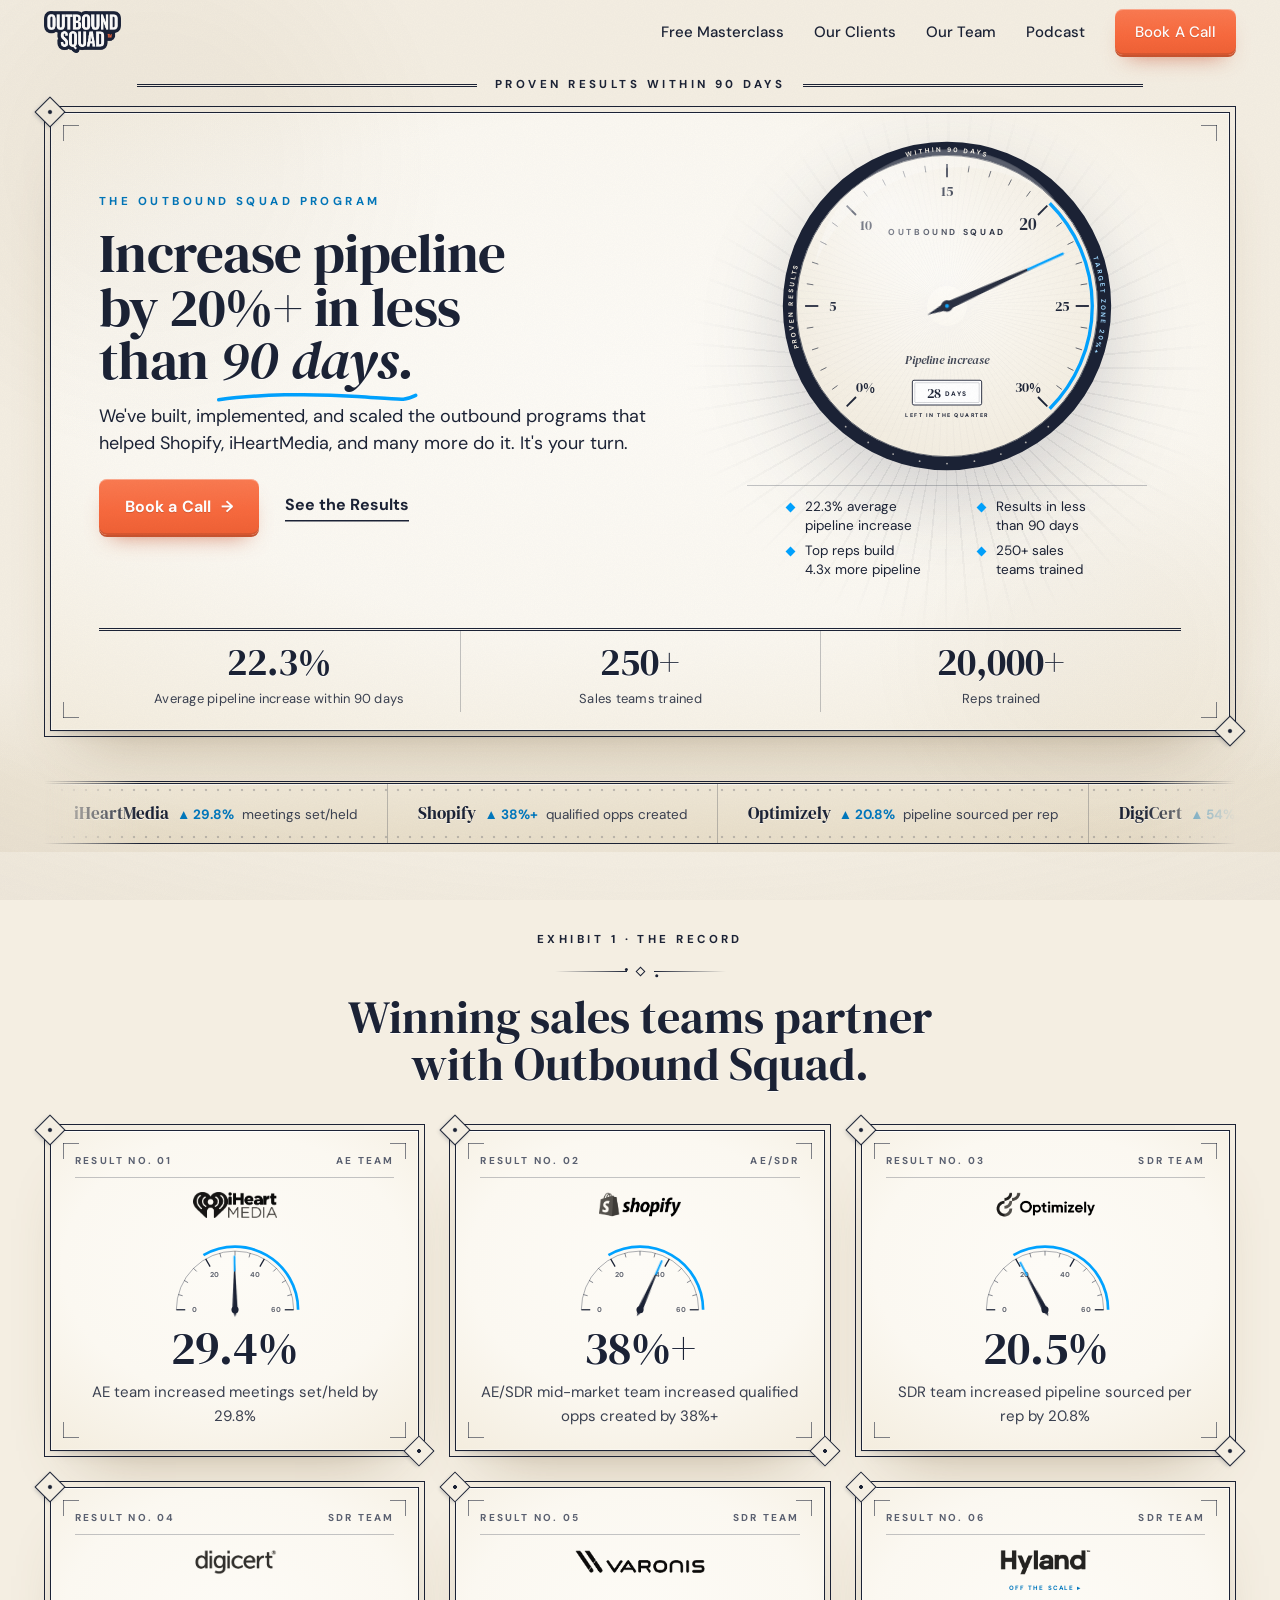
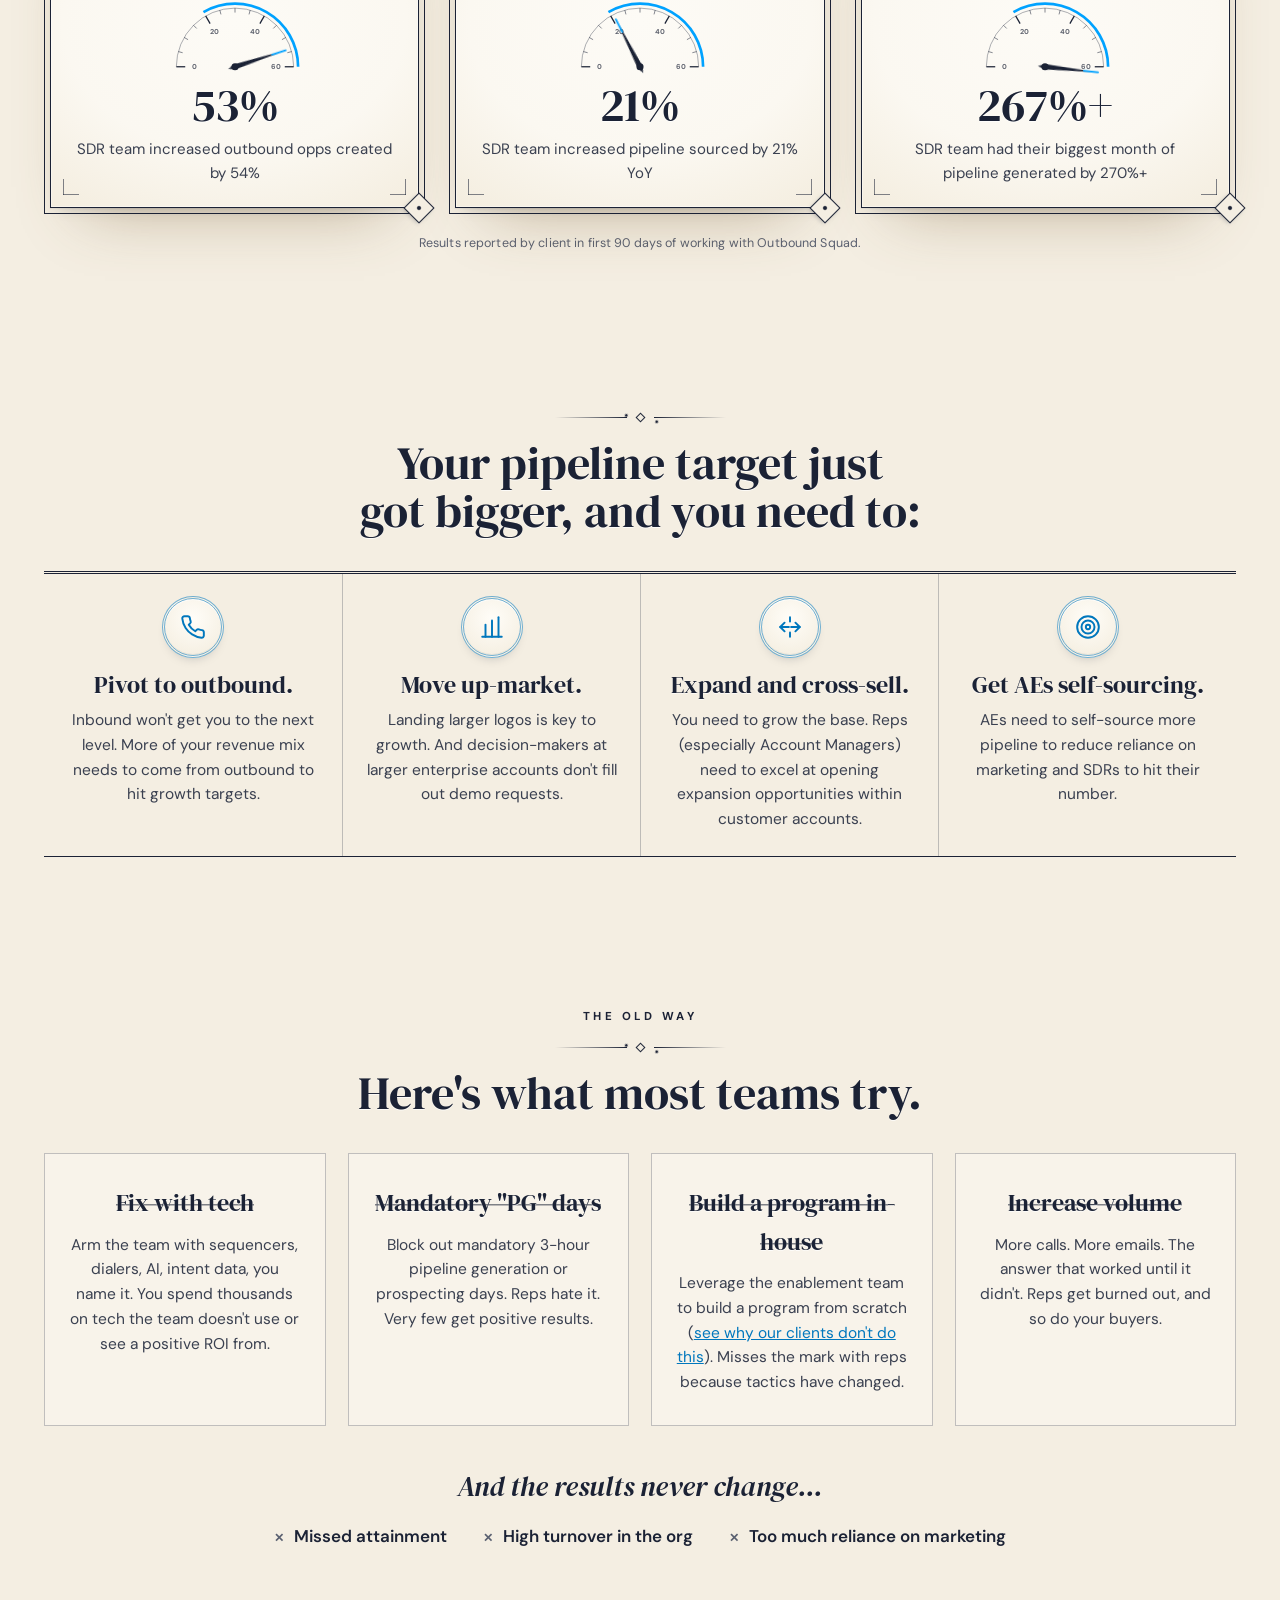
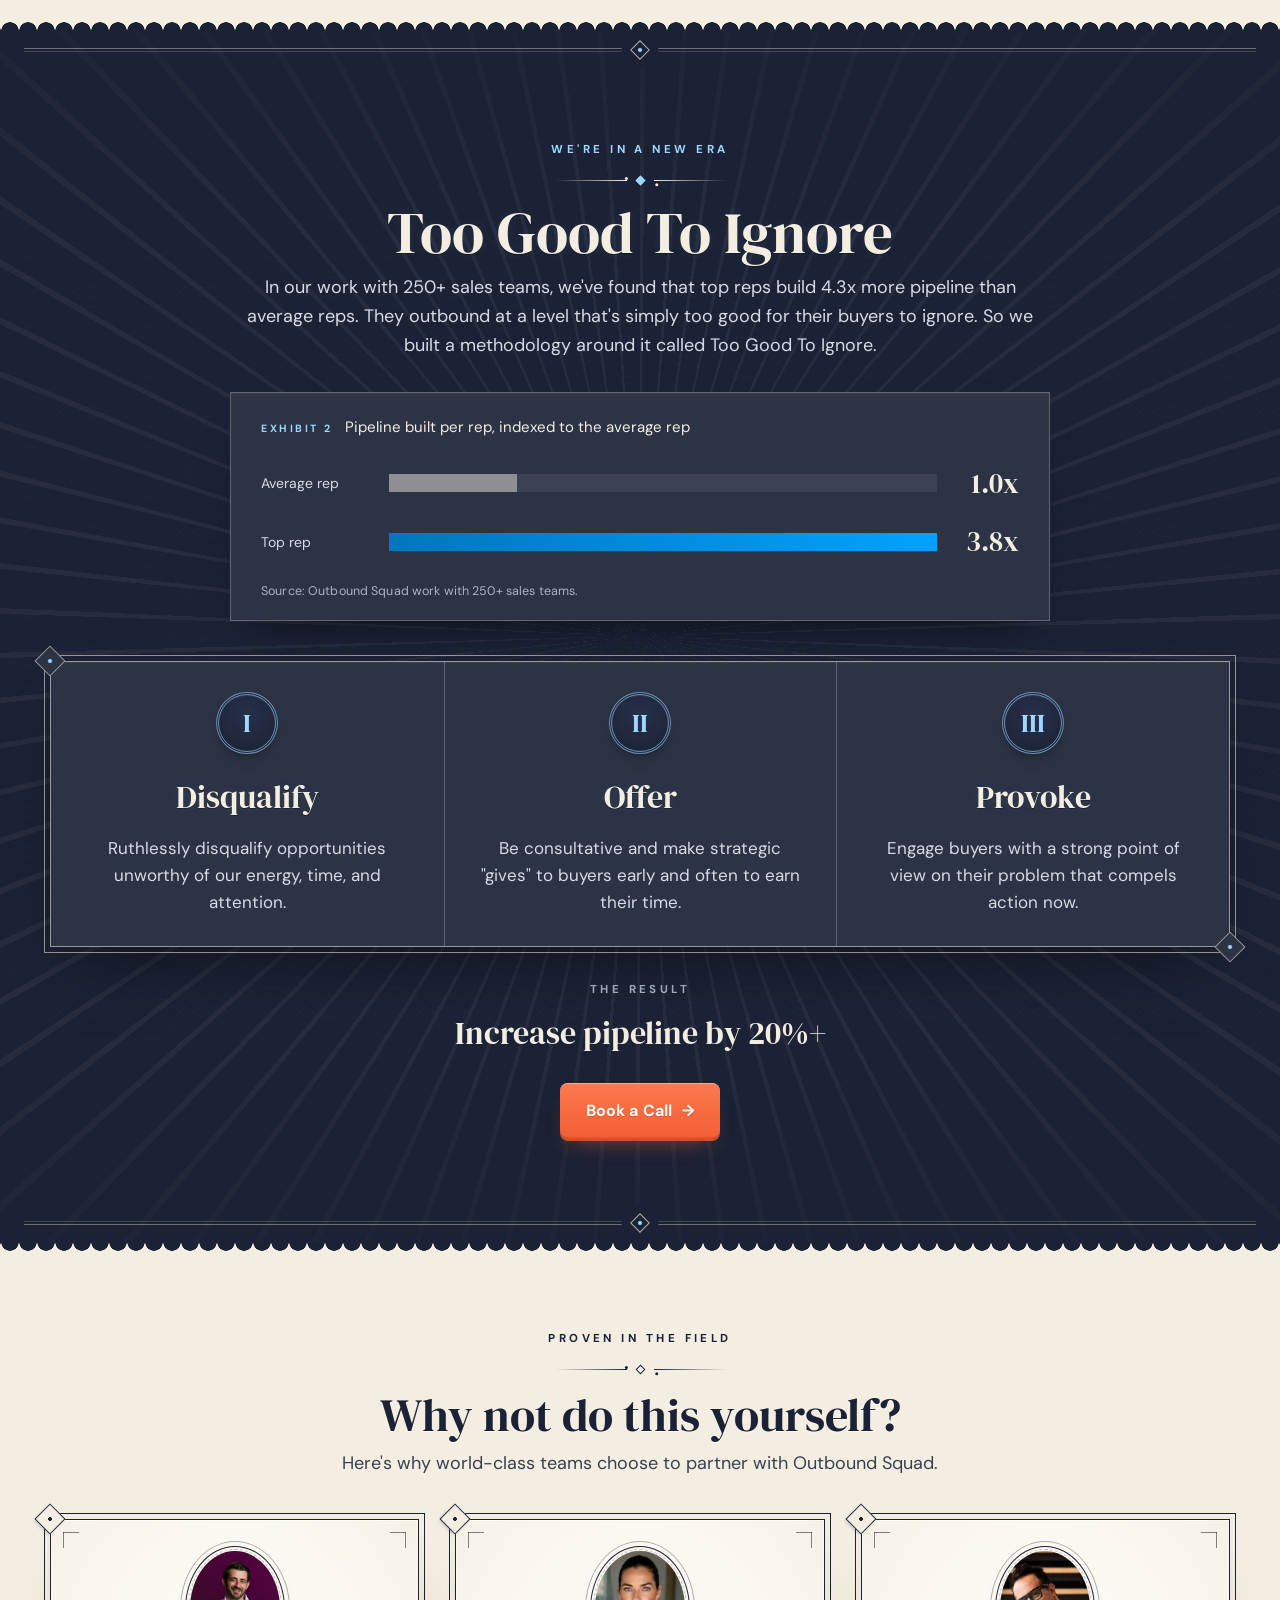
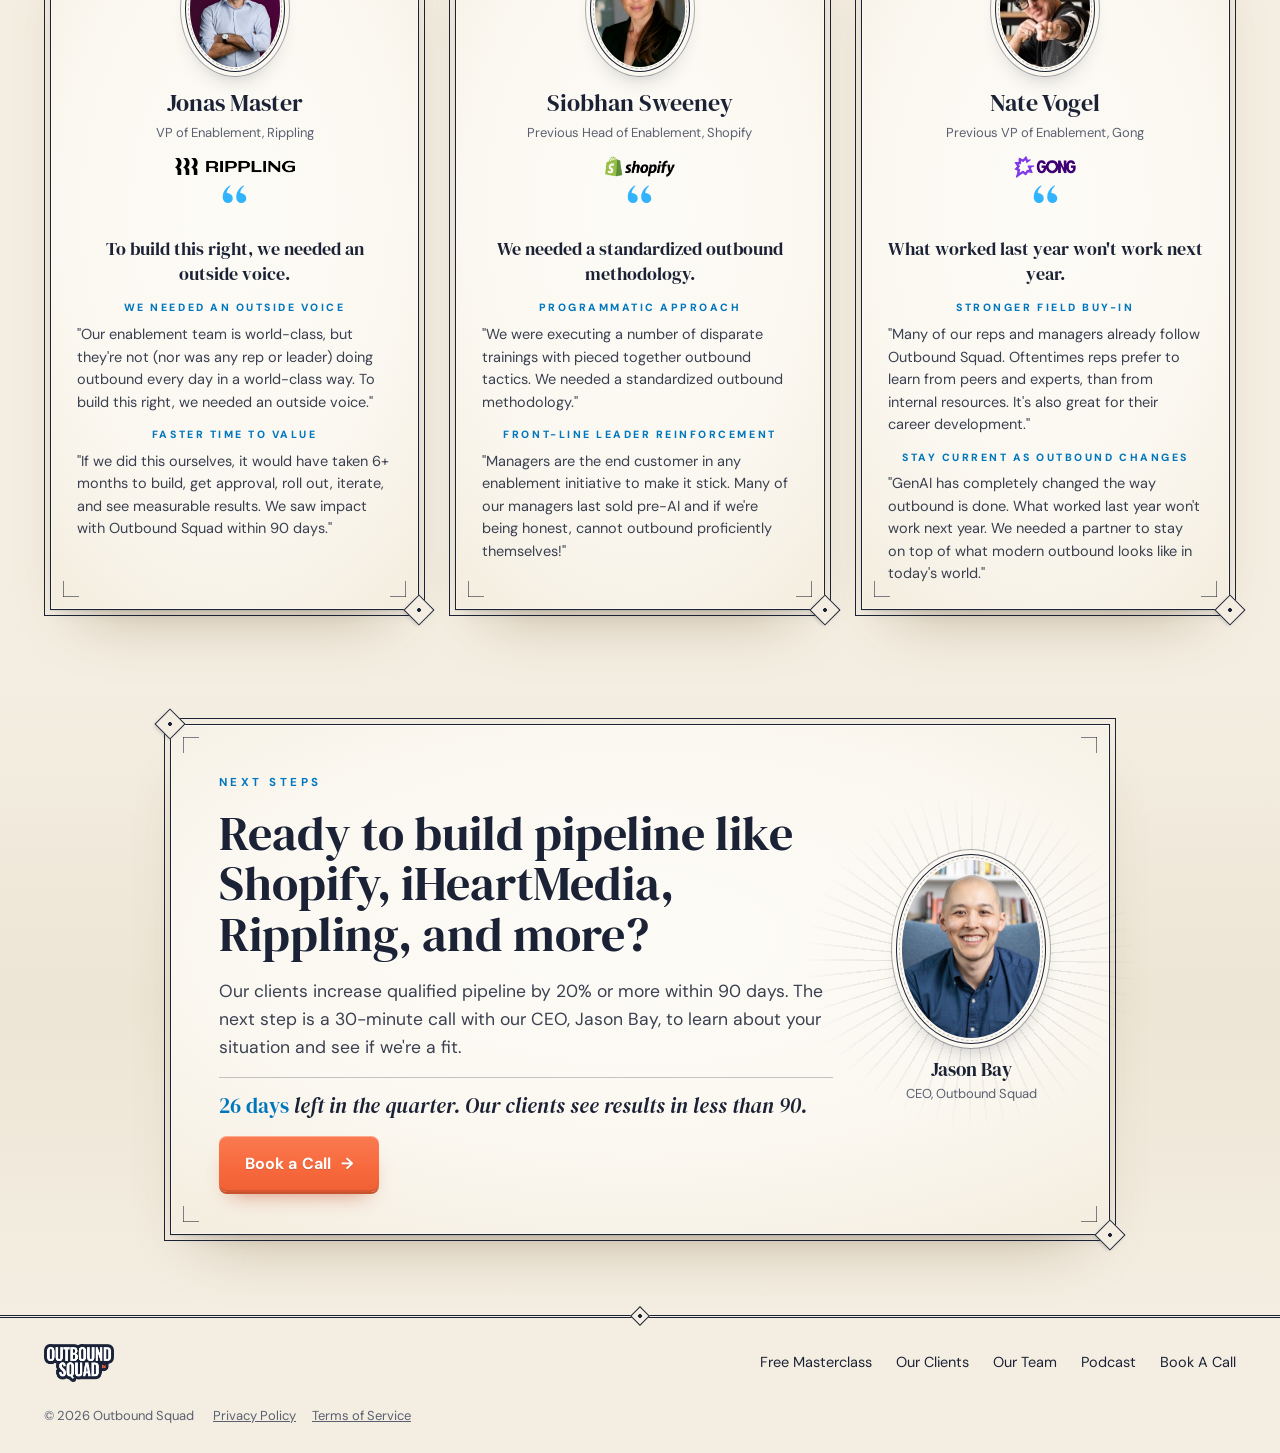
==== commit 74cb5039: "Navy section: fluted bezel edge with double rule and pinned diamond, replaces fade (preview)" ====
--- a/index.html
+++ b/index.html
@@ -113,6 +113,7 @@
   </section>
 
   <section class="movement">
+    <div class="bezel top" aria-hidden="true"><i></i></div>
     <div class="container-wide">
       <div class="head reveal"><span class="caps">We're in a new era</span><div class="orn" aria-hidden="true"><i></i><b></b><i></i></div><h2>Too Good To Ignore</h2><p>In our work with 250+ sales teams, we've found that top reps build 4.3x more pipeline than average reps. They outbound at a level that's simply too good for their buyers to ignore. So we built a methodology around it called Too Good To Ignore.</p></div>
       <figure class="bars reveal">
@@ -128,6 +129,7 @@
       </div>
       <div class="move-foot reveal"><div class="res"><span>THE RESULT</span>Increase pipeline by 20%+</div><a class="btn btn-primary" href="/contact/">Book a Call <span class="arrow">&rarr;</span></a></div>
     </div>
+    <div class="bezel bottom" aria-hidden="true"><i></i></div>
   </section>
 
   <!-- Masterclass strip hidden 2026-10-17 (Jason). Restore by uncommenting.
--- a/assets/site/theme.css
+++ b/assets/site/theme.css
@@ -735,9 +735,31 @@
 
 /* ==== 2026-10-17 edits: plain paper behind the conditions, eased tan-to-navy fade (OKLab, smootherstep), solid dark panels ==== */
 .conditions { background: transparent; padding: 110px 0; }
-.movement { background: linear-gradient(180deg, #F4EEE2 0px, #F2ECE0 16px, #EFE9DD 32px, #ECE6DB 48px, #E6E1D8 64px, #DAD7D4 80px, #CDCDCE 96px, #C4C5CA 112px, #BABCC5 128px, #A8ADBA 144px, #969DAF 160px, #8991A7 176px, #7C859C 192px, #687188 208px, #545C75 224px, #454D66 240px, #3C445C 256px, #2F374E 272px, #262E44 288px, #20283C 304px, #1B2235 320px, #1B2235 calc(100% - 320px), #20283C calc(100% - 304px), #262E44 calc(100% - 288px), #2F374E calc(100% - 272px), #3C445C calc(100% - 256px), #454D66 calc(100% - 240px), #545C75 calc(100% - 224px), #687188 calc(100% - 208px), #7C859C calc(100% - 192px), #8991A7 calc(100% - 176px), #969DAF calc(100% - 160px), #A8ADBA calc(100% - 144px), #BABCC5 calc(100% - 128px), #C4C5CA calc(100% - 112px), #CDCDCE calc(100% - 96px), #DAD7D4 calc(100% - 80px), #E6E1D8 calc(100% - 64px), #ECE6DB calc(100% - 48px), #EFE9DD calc(100% - 32px), #F2ECE0 calc(100% - 16px), #F4EEE2 calc(100% - 0px)); padding: 320px 0; }
-@media (max-width: 900px) { .conditions { padding: 84px 0; } .movement { background: linear-gradient(180deg, #F4EEE2 0px, #F2ECE0 14px, #EFE9DD 28px, #ECE6DB 42px, #E6E1D8 56px, #DAD7D4 70px, #CDCDCE 84px, #C4C5CA 98px, #BABCC5 112px, #A8ADBA 126px, #969DAF 140px, #8991A7 154px, #7C859C 168px, #687188 182px, #545C75 196px, #454D66 210px, #3C445C 224px, #2F374E 238px, #262E44 252px, #20283C 266px, #1B2235 280px, #1B2235 calc(100% - 280px), #20283C calc(100% - 266px), #262E44 calc(100% - 252px), #2F374E calc(100% - 238px), #3C445C calc(100% - 224px), #454D66 calc(100% - 210px), #545C75 calc(100% - 196px), #687188 calc(100% - 182px), #7C859C calc(100% - 168px), #8991A7 calc(100% - 154px), #969DAF calc(100% - 140px), #A8ADBA calc(100% - 126px), #BABCC5 calc(100% - 112px), #C4C5CA calc(100% - 98px), #CDCDCE calc(100% - 84px), #DAD7D4 calc(100% - 70px), #E6E1D8 calc(100% - 56px), #ECE6DB calc(100% - 42px), #EFE9DD calc(100% - 28px), #F2ECE0 calc(100% - 14px), #F4EEE2 calc(100% - 0px)); padding: 290px 0; } }
-@media (min-width: 1025px) { .conditions { padding: 72px 0; } .movement { background: linear-gradient(180deg, #F4EEE2 0px, #F2ECE0 14px, #EFE9DD 28px, #ECE6DB 42px, #E6E1D8 56px, #DAD7D4 70px, #CDCDCE 84px, #C4C5CA 98px, #BABCC5 112px, #A8ADBA 126px, #969DAF 140px, #8991A7 154px, #7C859C 168px, #687188 182px, #545C75 196px, #454D66 210px, #3C445C 224px, #2F374E 238px, #262E44 252px, #20283C 266px, #1B2235 280px, #1B2235 calc(100% - 280px), #20283C calc(100% - 266px), #262E44 calc(100% - 252px), #2F374E calc(100% - 238px), #3C445C calc(100% - 224px), #454D66 calc(100% - 210px), #545C75 calc(100% - 196px), #687188 calc(100% - 182px), #7C859C calc(100% - 168px), #8991A7 calc(100% - 154px), #969DAF calc(100% - 140px), #A8ADBA calc(100% - 126px), #BABCC5 calc(100% - 112px), #C4C5CA calc(100% - 98px), #CDCDCE calc(100% - 84px), #DAD7D4 calc(100% - 70px), #E6E1D8 calc(100% - 56px), #ECE6DB calc(100% - 42px), #EFE9DD calc(100% - 28px), #F2ECE0 calc(100% - 14px), #F4EEE2 calc(100% - 0px)); padding: 280px 0; } }
+.movement { background: #1B2235; }
+@media (max-width: 900px) { .conditions { padding: 84px 0; } .movement { background: #1B2235; } }
+@media (min-width: 1025px) { .conditions { padding: 72px 0; } .movement { background: #1B2235; } }
 .movement .bars { background: #2B3345; border-color: rgba(244,238,226,0.28); box-shadow: 0 1px 0 rgba(255,255,255,0.06) inset, 0 24px 44px -26px rgba(0,0,0,0.65); }
 .movement .deco.dark { background: #2B3345; box-shadow: 0 1px 0 rgba(255,255,255,0.06) inset, 0 30px 60px -30px rgba(0,0,0,0.65); }
 .movement .deco.dark::before, .movement .deco.dark::after { background: radial-gradient(circle, #9FD8FF 0 1.6px, transparent 2.2px), #2B3345; }
+
+/* ==== 2026-10-17: deliberate edge for the navy section (Jason approved a hard edge here, replacing the fade).
+   A fluted watch-bezel edge, a fine cream double rule set just inside it, and a pinned diamond at center. Mirrored at the bottom. ==== */
+.movement { --fl: 9px; padding: 128px 0; }
+.movement > .bezel { position: absolute; left: 0; right: 0; height: 64px; z-index: 2; pointer-events: none; }
+.movement > .bezel.top { top: 0; }
+.movement > .bezel.bottom { bottom: 0; transform: scaleY(-1); }
+/* the flutes: navy half-coins rising into the paper */
+.movement > .bezel::before { content: ""; position: absolute; left: 0; right: 0; top: 0; height: var(--fl);
+  background: radial-gradient(circle at 50% 100%, #1B2235 calc(var(--fl) - 0.5px), var(--paper) var(--fl)) 50% 0 / calc(var(--fl) * 2) var(--fl) repeat-x; }
+/* fine double rule inside the edge */
+.movement > .bezel::after { content: ""; position: absolute; left: 24px; right: 24px; top: 26px; height: 4px;
+  border-top: 1px solid rgba(244,238,226,0.38); border-bottom: 1px solid rgba(244,238,226,0.18); }
+/* centered pinned diamond sitting on the rule, with a navy plate so the rule breaks around it */
+.movement > .bezel i { position: absolute; left: 50%; top: 21px; width: 14px; height: 14px; margin-left: -7px; transform: rotate(45deg); z-index: 1;
+  border: 1px solid rgba(244,238,226,0.7); background: radial-gradient(circle, #9FD8FF 0 1.6px, transparent 2.2px), #1B2235; box-shadow: 0 0 0 7px #1B2235; }
+.movement::before { -webkit-mask-image: linear-gradient(180deg, transparent 4%, #000 22%, #000 78%, transparent 96%); mask-image: linear-gradient(180deg, transparent 4%, #000 22%, #000 78%, transparent 96%); }
+.movement::after { -webkit-mask-image: linear-gradient(180deg, transparent 6%, #000 20%, #000 80%, transparent 94%); mask-image: linear-gradient(180deg, transparent 6%, #000 20%, #000 80%, transparent 94%); }
+.section:has(+ .movement) { padding-bottom: 96px; }
+@media (min-width: 1025px) { .movement { padding: 112px 0; } .section:has(+ .movement) { padding-bottom: 72px; } }
+@media (max-width: 900px) { .movement { padding: 104px 0; } .section:has(+ .movement) { padding-bottom: 72px; } }
+@media (max-width: 600px) { .movement { --fl: 7px; } .movement > .bezel::after { left: 14px; right: 14px; top: 22px; } .movement > .bezel i { top: 17px; } }
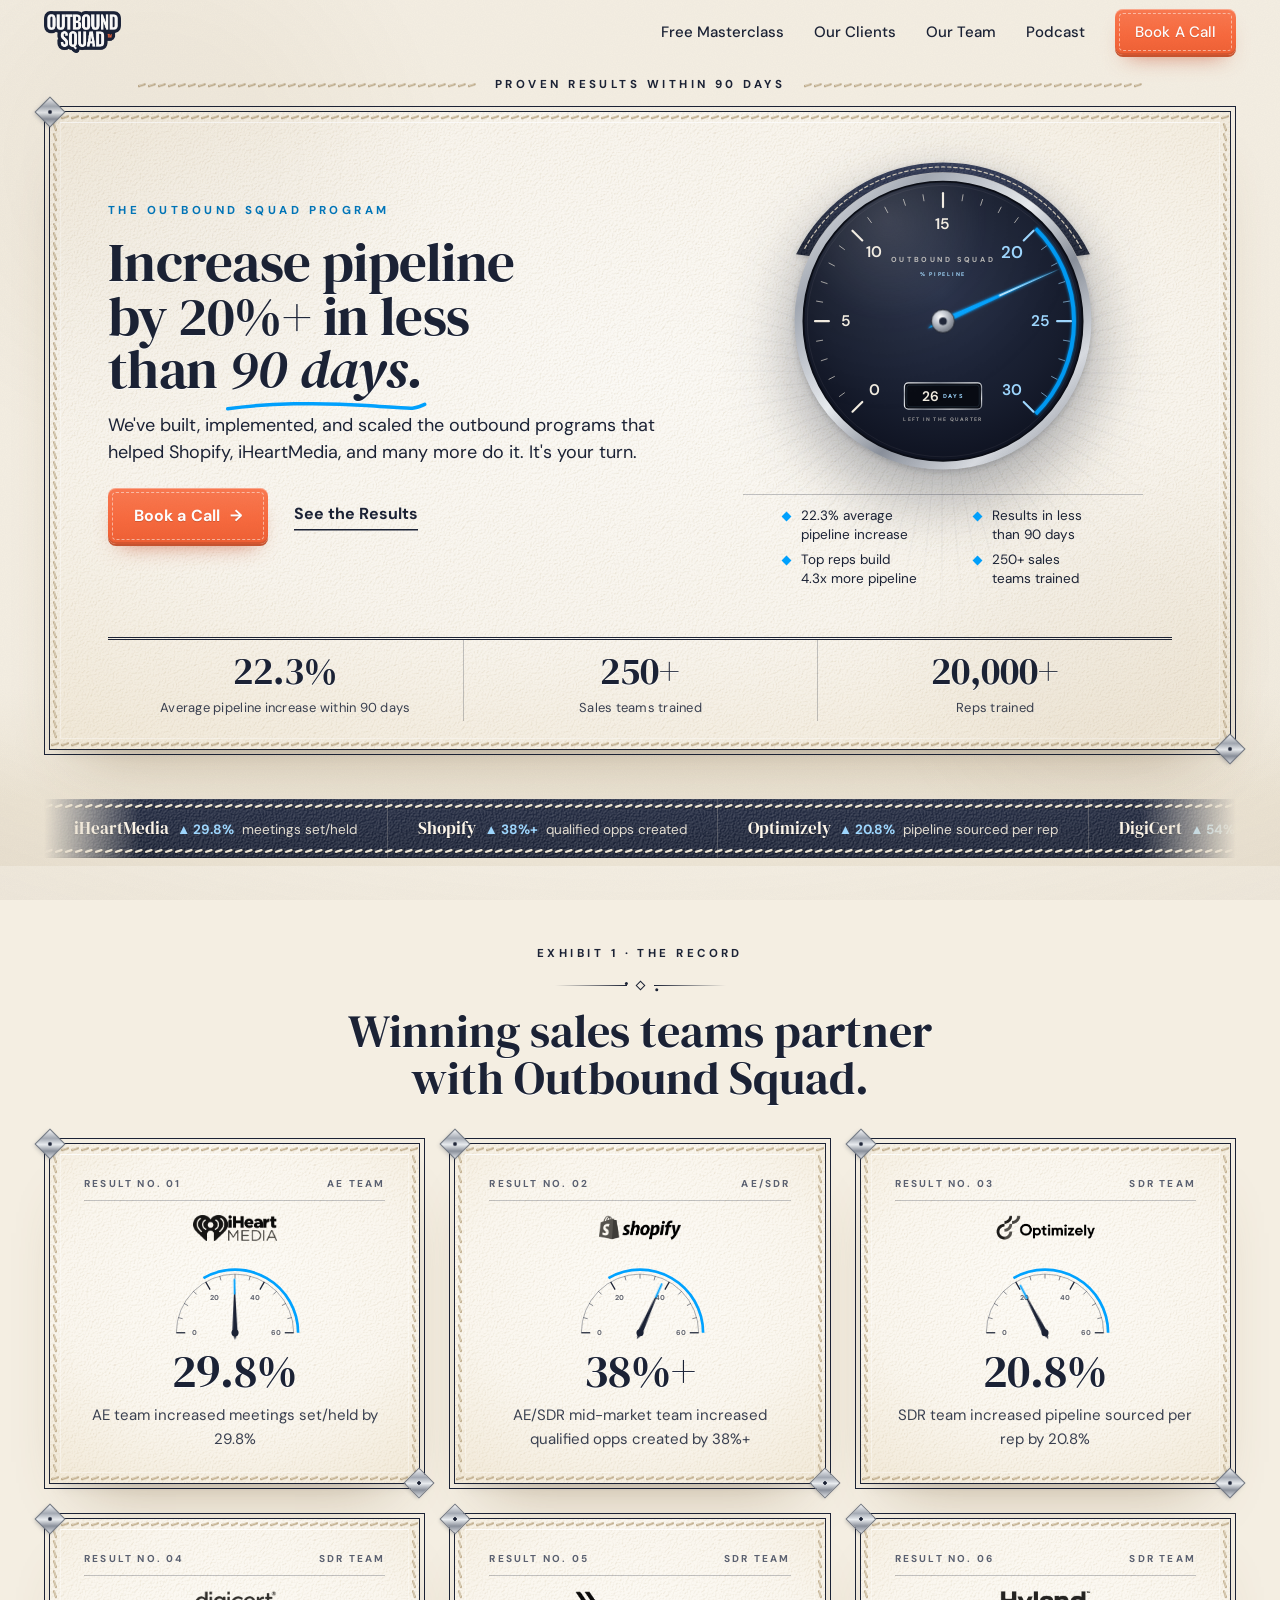
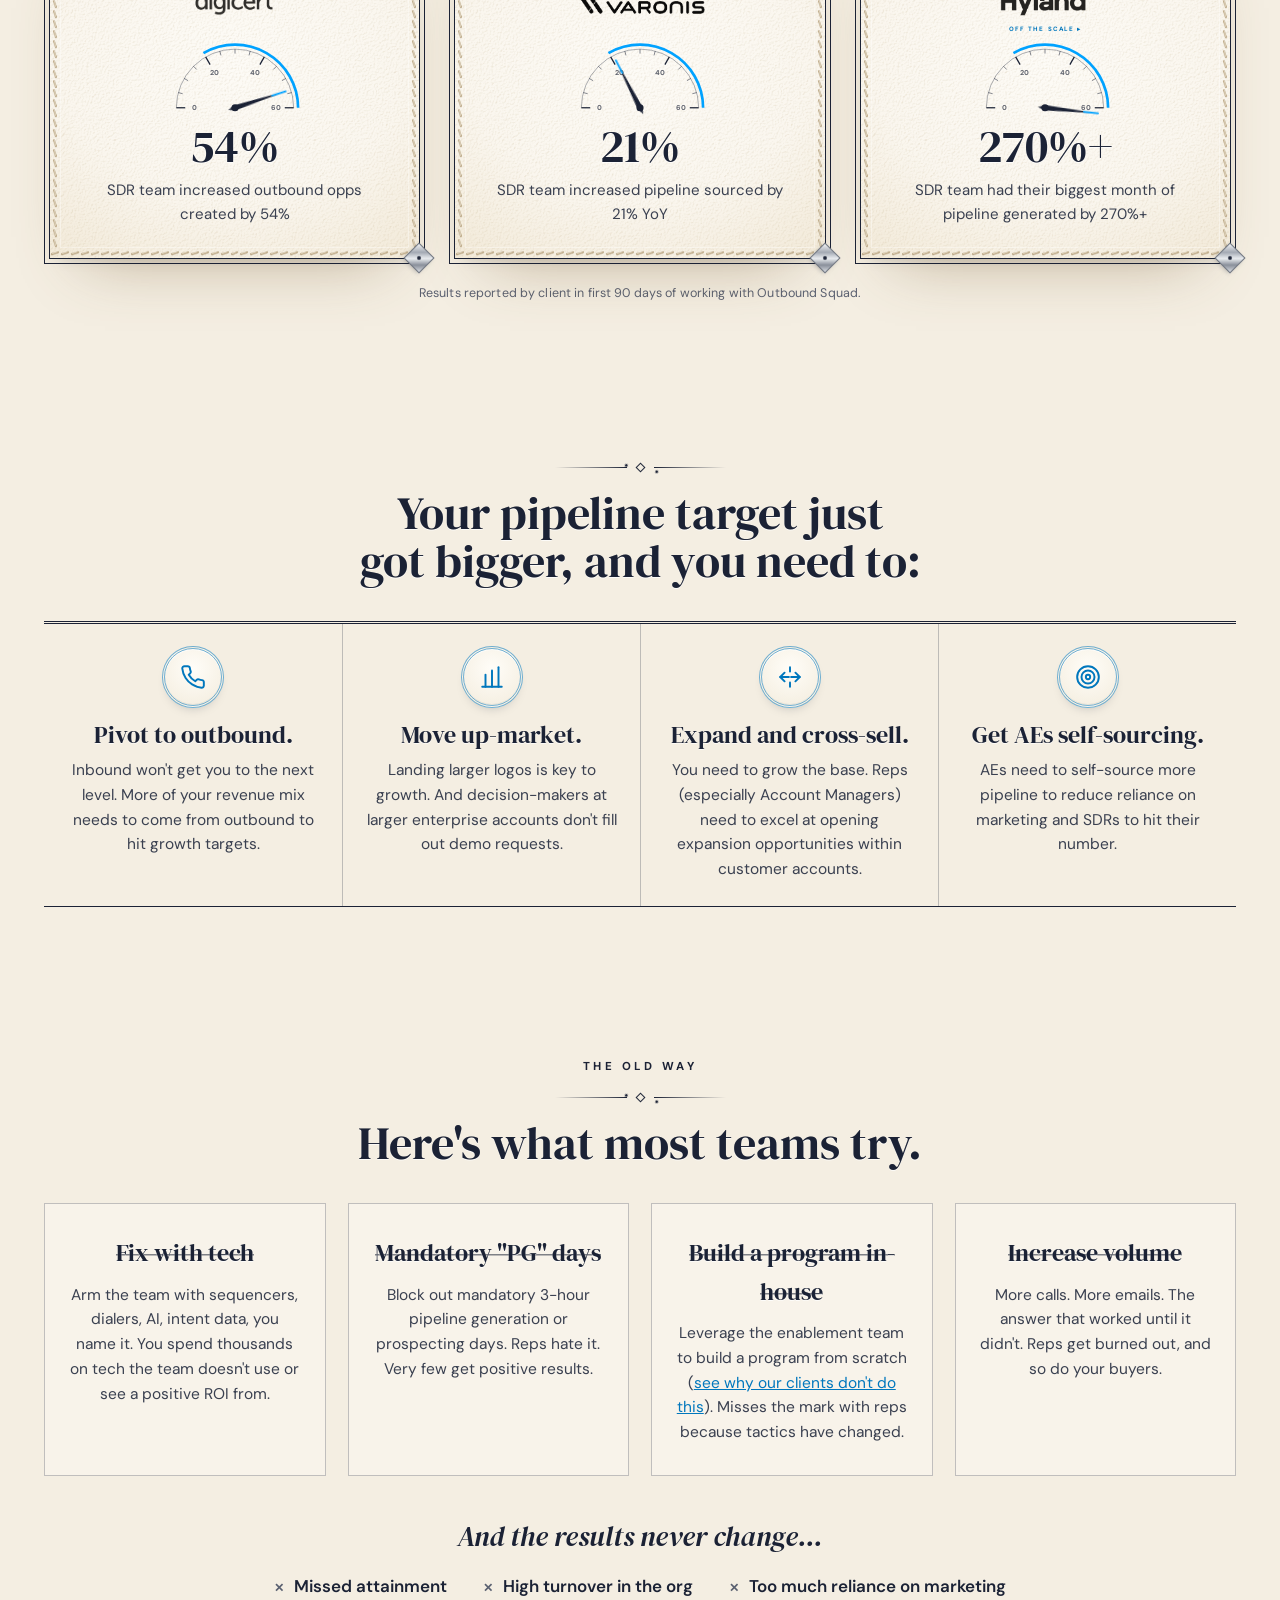
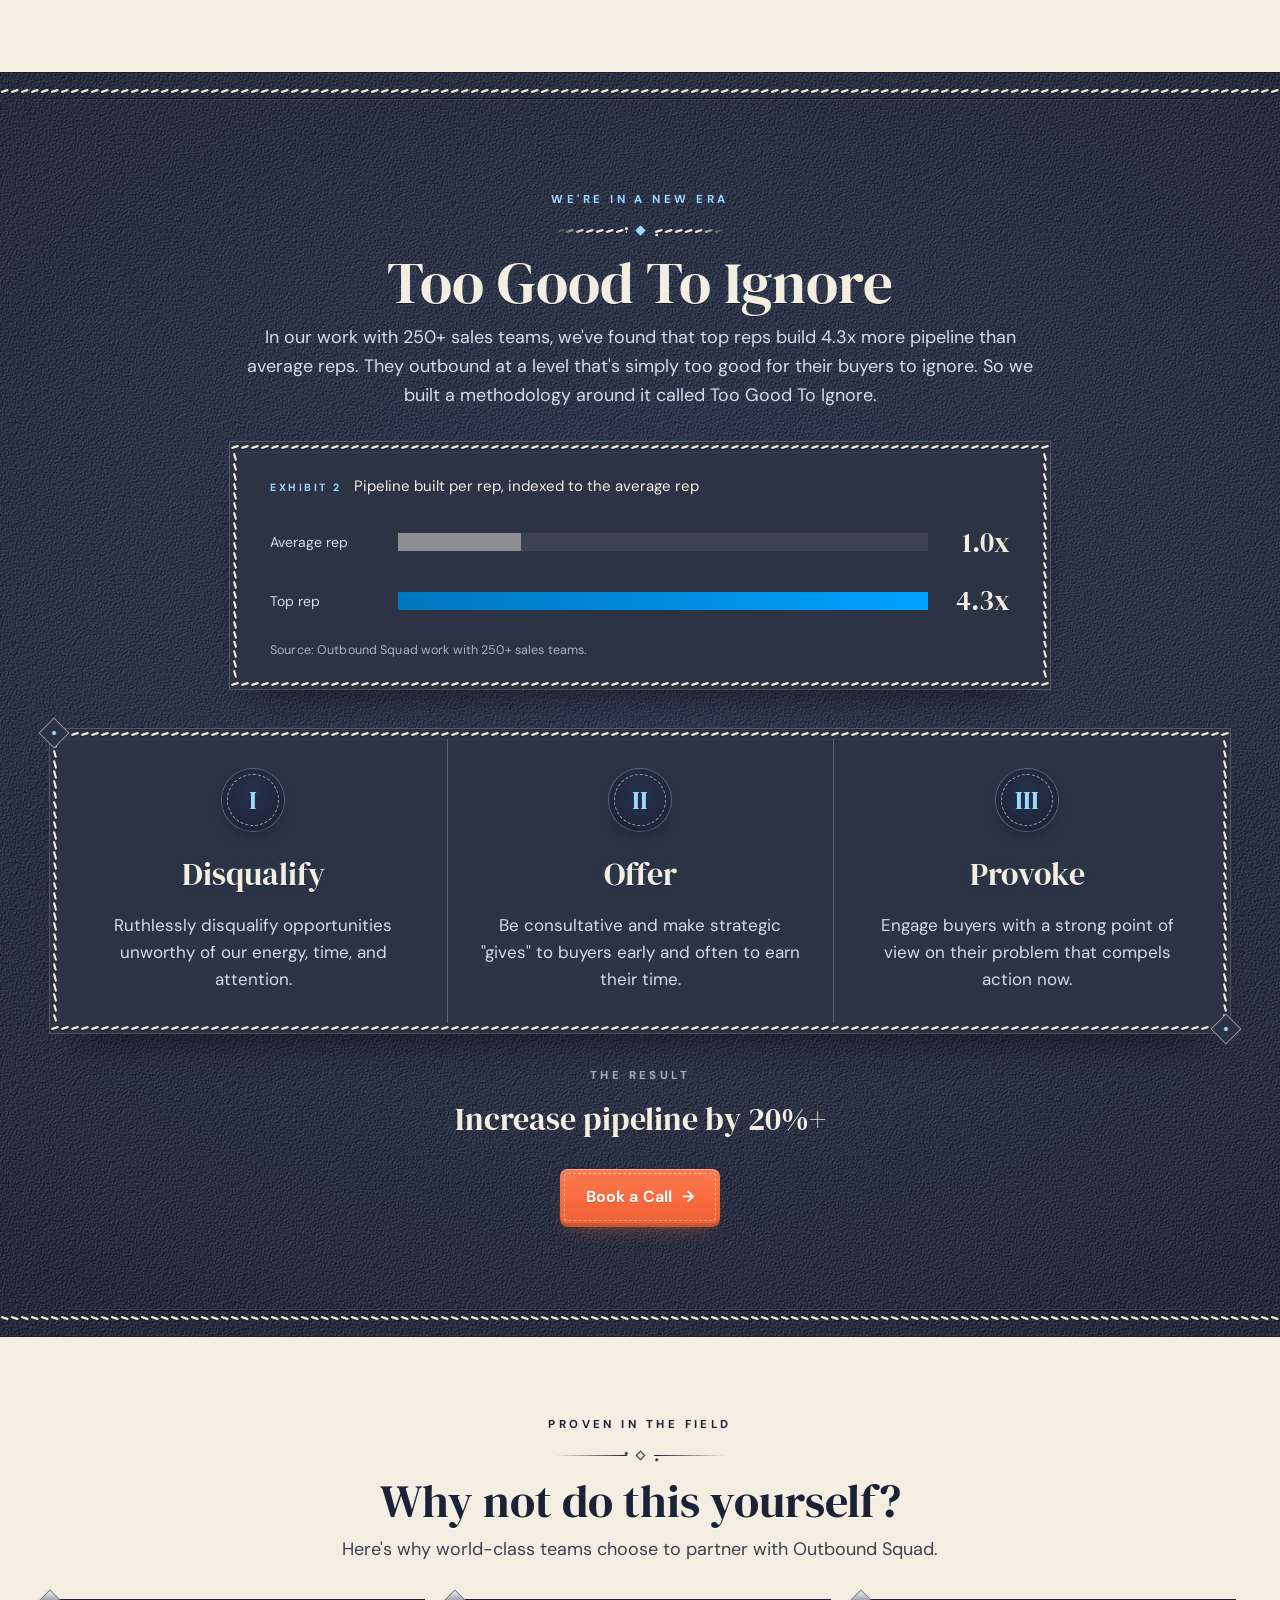
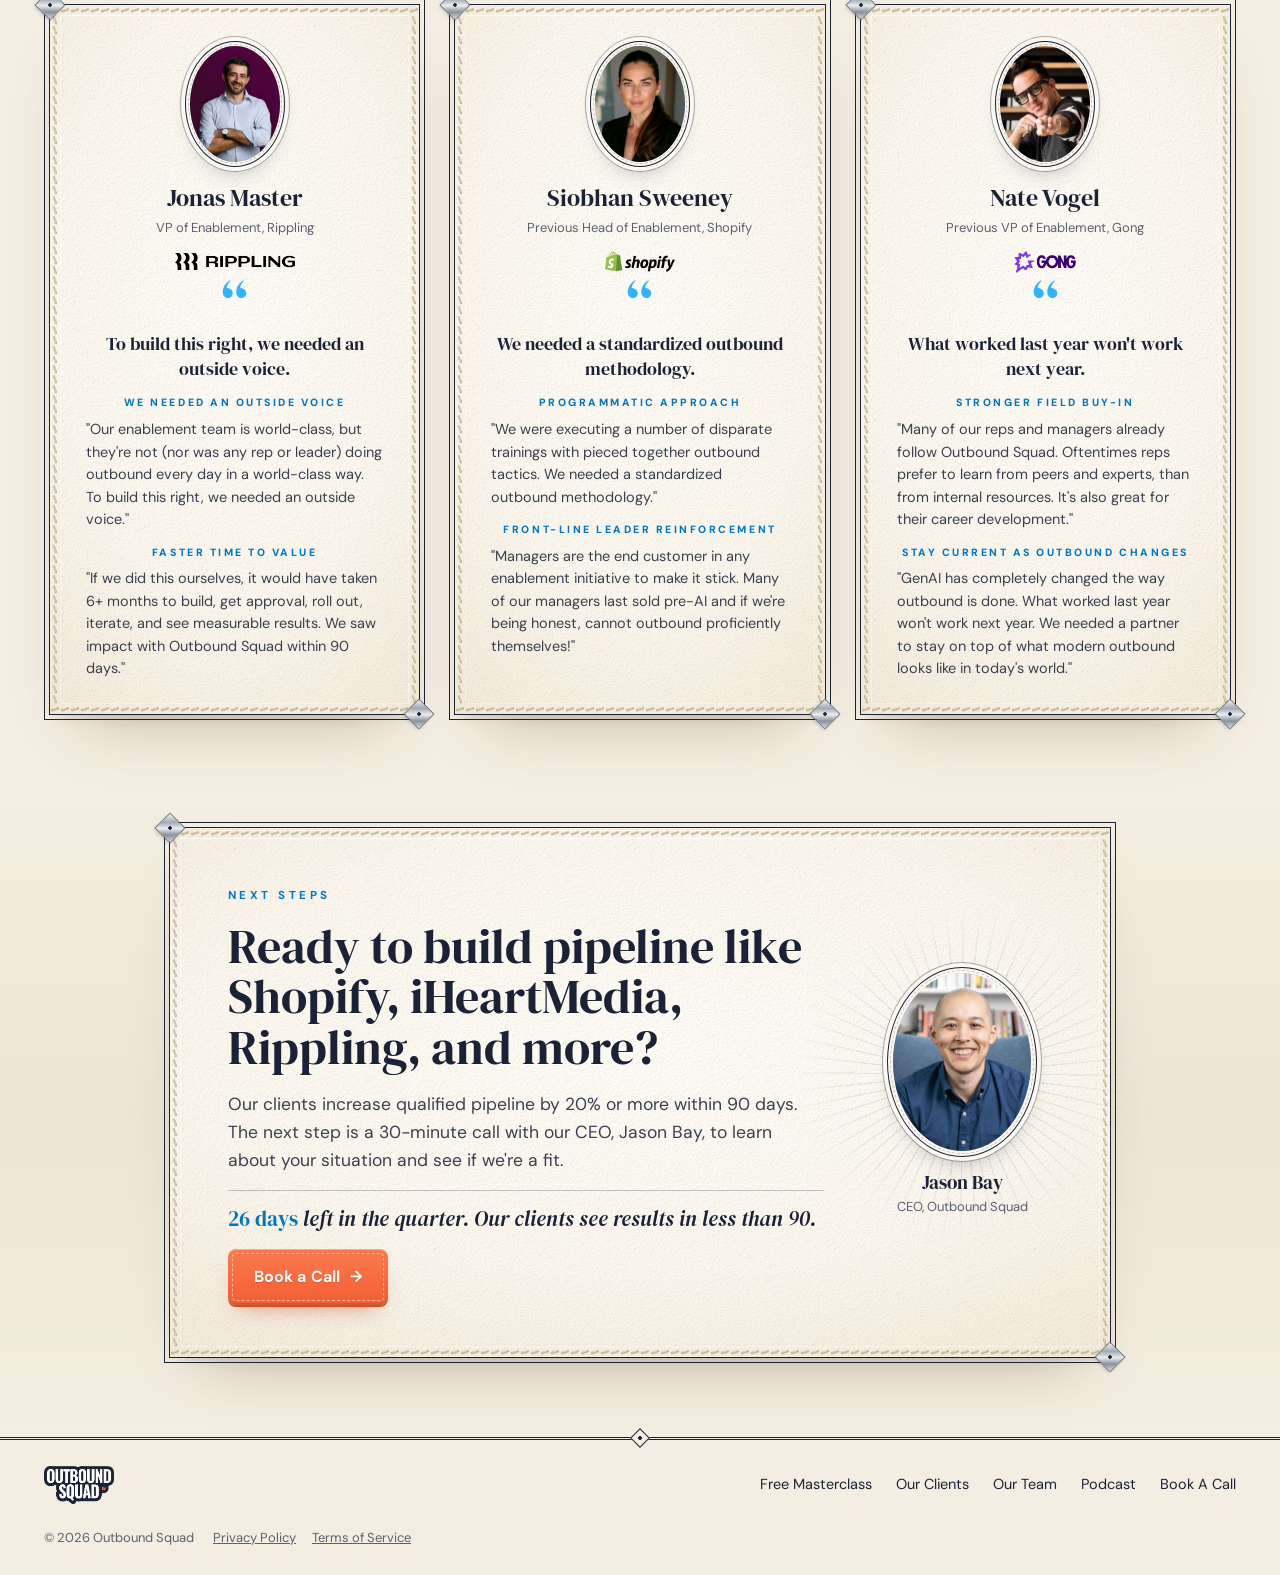
==== commit f0bc330d: "Leather layer: navy leather section and strap, tan leather cards with stitching, aluminum trim, spee" ====
--- a/index.html
+++ b/index.html
@@ -58,7 +58,15 @@
             </div>
           </div>
           <div class="dial-wrap">
-            <svg class="dial" viewBox="0 0 400 400" role="img" aria-label="Performance dial reading a 22.3% average pipeline increase on a 0 to 30% scale, with a window showing the days left in the quarter"><defs><radialGradient id="glare" cx="30%" cy="18%" r="75%"><stop offset="0" stop-color="#fff" stop-opacity="0.55"/><stop offset="0.45" stop-color="#fff" stop-opacity="0.08"/><stop offset="1" stop-color="#fff" stop-opacity="0"/></radialGradient><radialGradient id="face" cx="50%" cy="42%" r="60%"><stop offset="0" stop-color="#FFFDF8"/><stop offset="1" stop-color="#F3EDE0"/></radialGradient><path id="bz-r" d="M334.4,65.6 A190,190 0 0 1 334.4,334.4"/><path id="bz-l" d="M65.6,334.4 A190,190 0 0 1 65.6,65.6"/><path id="bz-t" d="M88.3,46.3 A190,190 0 0 1 311.7,46.3"/></defs><circle cx="200" cy="200" r="191" fill="none" stroke="#1B2235" stroke-width="16"/><circle cx="322.8" cy="346.3" r="1.1" fill="#F4EEE2" opacity="0.7"/><circle cx="295.5" cy="365.4" r="1.1" fill="#F4EEE2" opacity="0.7"/><circle cx="265.3" cy="379.5" r="1.1" fill="#F4EEE2" opacity="0.7"/><circle cx="233.2" cy="388.1" r="1.1" fill="#F4EEE2" opacity="0.7"/><circle cx="200.0" cy="391.0" r="1.1" fill="#F4EEE2" opacity="0.7"/><circle cx="166.8" cy="388.1" r="1.1" fill="#F4EEE2" opacity="0.7"/><circle cx="134.7" cy="379.5" r="1.1" fill="#F4EEE2" opacity="0.7"/><circle cx="104.5" cy="365.4" r="1.1" fill="#F4EEE2" opacity="0.7"/><circle cx="77.2" cy="346.3" r="1.1" fill="#F4EEE2" opacity="0.7"/><circle cx="200" cy="200" r="182.5" fill="url(#face)" stroke="#1B2235" stroke-width="0.8"/><g stroke="#1B2235" stroke-width="0.35" opacity="0.07"><line x1="200.0" y1="176.0" x2="200.0" y2="20.0"/><line x1="201.3" y1="176.0" x2="209.4" y2="20.2"/><line x1="202.5" y1="176.1" x2="218.8" y2="21.0"/><line x1="203.8" y1="176.3" x2="228.2" y2="22.2"/><line x1="205.0" y1="176.5" x2="237.4" y2="23.9"/><line x1="206.2" y1="176.8" x2="246.6" y2="26.1"/><line x1="207.4" y1="177.2" x2="255.6" y2="28.8"/><line x1="208.6" y1="177.6" x2="264.5" y2="32.0"/><line x1="209.8" y1="178.1" x2="273.2" y2="35.6"/><line x1="210.9" y1="178.6" x2="281.7" y2="39.6"/><line x1="212.0" y1="179.2" x2="290.0" y2="44.1"/><line x1="213.1" y1="179.9" x2="298.0" y2="49.0"/><line x1="214.1" y1="180.6" x2="305.8" y2="54.4"/><line x1="215.1" y1="181.3" x2="313.3" y2="60.1"/><line x1="216.1" y1="182.2" x2="320.4" y2="66.2"/><line x1="217.0" y1="183.0" x2="327.3" y2="72.7"/><line x1="217.8" y1="183.9" x2="333.8" y2="79.6"/><line x1="218.7" y1="184.9" x2="339.9" y2="86.7"/><line x1="219.4" y1="185.9" x2="345.6" y2="94.2"/><line x1="220.1" y1="186.9" x2="351.0" y2="102.0"/><line x1="220.8" y1="188.0" x2="355.9" y2="110.0"/><line x1="221.4" y1="189.1" x2="360.4" y2="118.3"/><line x1="221.9" y1="190.2" x2="364.4" y2="126.8"/><line x1="222.4" y1="191.4" x2="368.0" y2="135.5"/><line x1="222.8" y1="192.6" x2="371.2" y2="144.4"/><line x1="223.2" y1="193.8" x2="373.9" y2="153.4"/><line x1="223.5" y1="195.0" x2="376.1" y2="162.6"/><line x1="223.7" y1="196.2" x2="377.8" y2="171.8"/><line x1="223.9" y1="197.5" x2="379.0" y2="181.2"/><line x1="224.0" y1="198.7" x2="379.8" y2="190.6"/><line x1="224.0" y1="200.0" x2="380.0" y2="200.0"/><line x1="224.0" y1="201.3" x2="379.8" y2="209.4"/><line x1="223.9" y1="202.5" x2="379.0" y2="218.8"/><line x1="223.7" y1="203.8" x2="377.8" y2="228.2"/><line x1="223.5" y1="205.0" x2="376.1" y2="237.4"/><line x1="223.2" y1="206.2" x2="373.9" y2="246.6"/><line x1="222.8" y1="207.4" x2="371.2" y2="255.6"/><line x1="222.4" y1="208.6" x2="368.0" y2="264.5"/><line x1="221.9" y1="209.8" x2="364.4" y2="273.2"/><line x1="221.4" y1="210.9" x2="360.4" y2="281.7"/><line x1="220.8" y1="212.0" x2="355.9" y2="290.0"/><line x1="220.1" y1="213.1" x2="351.0" y2="298.0"/><line x1="219.4" y1="214.1" x2="345.6" y2="305.8"/><line x1="218.7" y1="215.1" x2="339.9" y2="313.3"/><line x1="217.8" y1="216.1" x2="333.8" y2="320.4"/><line x1="217.0" y1="217.0" x2="327.3" y2="327.3"/><line x1="216.1" y1="217.8" x2="320.4" y2="333.8"/><line x1="215.1" y1="218.7" x2="313.3" y2="339.9"/><line x1="214.1" y1="219.4" x2="305.8" y2="345.6"/><line x1="213.1" y1="220.1" x2="298.0" y2="351.0"/><line x1="212.0" y1="220.8" x2="290.0" y2="355.9"/><line x1="210.9" y1="221.4" x2="281.7" y2="360.4"/><line x1="209.8" y1="221.9" x2="273.2" y2="364.4"/><line x1="208.6" y1="222.4" x2="264.5" y2="368.0"/><line x1="207.4" y1="222.8" x2="255.6" y2="371.2"/><line x1="206.2" y1="223.2" x2="246.6" y2="373.9"/><line x1="205.0" y1="223.5" x2="237.4" y2="376.1"/><line x1="203.8" y1="223.7" x2="228.2" y2="377.8"/><line x1="202.5" y1="223.9" x2="218.8" y2="379.0"/><line x1="201.3" y1="224.0" x2="209.4" y2="379.8"/><line x1="200.0" y1="224.0" x2="200.0" y2="380.0"/><line x1="198.7" y1="224.0" x2="190.6" y2="379.8"/><line x1="197.5" y1="223.9" x2="181.2" y2="379.0"/><line x1="196.2" y1="223.7" x2="171.8" y2="377.8"/><line x1="195.0" y1="223.5" x2="162.6" y2="376.1"/><line x1="193.8" y1="223.2" x2="153.4" y2="373.9"/><line x1="192.6" y1="222.8" x2="144.4" y2="371.2"/><line x1="191.4" y1="222.4" x2="135.5" y2="368.0"/><line x1="190.2" y1="221.9" x2="126.8" y2="364.4"/><line x1="189.1" y1="221.4" x2="118.3" y2="360.4"/><line x1="188.0" y1="220.8" x2="110.0" y2="355.9"/><line x1="186.9" y1="220.1" x2="102.0" y2="351.0"/><line x1="185.9" y1="219.4" x2="94.2" y2="345.6"/><line x1="184.9" y1="218.7" x2="86.7" y2="339.9"/><line x1="183.9" y1="217.8" x2="79.6" y2="333.8"/><line x1="183.0" y1="217.0" x2="72.7" y2="327.3"/><line x1="182.2" y1="216.1" x2="66.2" y2="320.4"/><line x1="181.3" y1="215.1" x2="60.1" y2="313.3"/><line x1="180.6" y1="214.1" x2="54.4" y2="305.8"/><line x1="179.9" y1="213.1" x2="49.0" y2="298.0"/><line x1="179.2" y1="212.0" x2="44.1" y2="290.0"/><line x1="178.6" y1="210.9" x2="39.6" y2="281.7"/><line x1="178.1" y1="209.8" x2="35.6" y2="273.2"/><line x1="177.6" y1="208.6" x2="32.0" y2="264.5"/><line x1="177.2" y1="207.4" x2="28.8" y2="255.6"/><line x1="176.8" y1="206.2" x2="26.1" y2="246.6"/><line x1="176.5" y1="205.0" x2="23.9" y2="237.4"/><line x1="176.3" y1="203.8" x2="22.2" y2="228.2"/><line x1="176.1" y1="202.5" x2="21.0" y2="218.8"/><line x1="176.0" y1="201.3" x2="20.2" y2="209.4"/><line x1="176.0" y1="200.0" x2="20.0" y2="200.0"/><line x1="176.0" y1="198.7" x2="20.2" y2="190.6"/><line x1="176.1" y1="197.5" x2="21.0" y2="181.2"/><line x1="176.3" y1="196.2" x2="22.2" y2="171.8"/><line x1="176.5" y1="195.0" x2="23.9" y2="162.6"/><line x1="176.8" y1="193.8" x2="26.1" y2="153.4"/><line x1="177.2" y1="192.6" x2="28.8" y2="144.4"/><line x1="177.6" y1="191.4" x2="32.0" y2="135.5"/><line x1="178.1" y1="190.2" x2="35.6" y2="126.8"/><line x1="178.6" y1="189.1" x2="39.6" y2="118.3"/><line x1="179.2" y1="188.0" x2="44.1" y2="110.0"/><line x1="179.9" y1="186.9" x2="49.0" y2="102.0"/><line x1="180.6" y1="185.9" x2="54.4" y2="94.2"/><line x1="181.3" y1="184.9" x2="60.1" y2="86.7"/><line x1="182.2" y1="183.9" x2="66.2" y2="79.6"/><line x1="183.0" y1="183.0" x2="72.7" y2="72.7"/><line x1="183.9" y1="182.2" x2="79.6" y2="66.2"/><line x1="184.9" y1="181.3" x2="86.7" y2="60.1"/><line x1="185.9" y1="180.6" x2="94.2" y2="54.4"/><line x1="186.9" y1="179.9" x2="102.0" y2="49.0"/><line x1="188.0" y1="179.2" x2="110.0" y2="44.1"/><line x1="189.1" y1="178.6" x2="118.3" y2="39.6"/><line x1="190.2" y1="178.1" x2="126.8" y2="35.6"/><line x1="191.4" y1="177.6" x2="135.5" y2="32.0"/><line x1="192.6" y1="177.2" x2="144.4" y2="28.8"/><line x1="193.8" y1="176.8" x2="153.4" y2="26.1"/><line x1="195.0" y1="176.5" x2="162.6" y2="23.9"/><line x1="196.2" y1="176.3" x2="171.8" y2="22.2"/><line x1="197.5" y1="176.1" x2="181.2" y2="21.0"/><line x1="198.7" y1="176.0" x2="190.6" y2="20.2"/></g><text font-family="DM Sans, sans-serif" font-weight="700" font-size="8" letter-spacing="2.6" fill="#9FD8FF"><textPath href="#bz-r" startOffset="50%" text-anchor="middle" dominant-baseline="central">TARGET ZONE 20%+</textPath></text><text font-family="DM Sans, sans-serif" font-weight="700" font-size="8" letter-spacing="2.6" fill="#F4EEE2"><textPath href="#bz-l" startOffset="50%" text-anchor="middle" dominant-baseline="central">PROVEN RESULTS</textPath></text><text font-family="DM Sans, sans-serif" font-weight="700" font-size="8" letter-spacing="2.6" fill="#F4EEE2"><textPath href="#bz-t" startOffset="50%" text-anchor="middle" dominant-baseline="central">WITHIN 90 DAYS</textPath></text><path d="M324.5,75.5 A176,176 0 0 1 324.5,324.5" fill="none" stroke="#00A2FF" stroke-width="4"/><line x1="78.4" y1="321.6" x2="89.7" y2="310.3" stroke="#1B2235" stroke-width="2.2"/><text x="101.7" y="298.3" font-family="DM Serif Display, Georgia, serif" font-size="17" fill="#1B2235" text-anchor="middle" dominant-baseline="central">0%</text><line x1="60.8" y1="301.1" x2="67.3" y2="296.4" stroke="#1B2235" stroke-width="0.8"/><line x1="46.7" y1="278.1" x2="53.9" y2="274.5" stroke="#1B2235" stroke-width="0.8"/><line x1="36.4" y1="253.2" x2="44.0" y2="250.7" stroke="#1B2235" stroke-width="0.8"/><line x1="30.1" y1="226.9" x2="38.0" y2="225.7" stroke="#1B2235" stroke-width="0.8"/><line x1="28.0" y1="200.0" x2="44.0" y2="200.0" stroke="#1B2235" stroke-width="2.2"/><text x="61.0" y="200.0" font-family="DM Serif Display, Georgia, serif" font-size="17" fill="#1B2235" text-anchor="middle" dominant-baseline="central">5</text><line x1="30.1" y1="173.1" x2="38.0" y2="174.3" stroke="#1B2235" stroke-width="0.8"/><line x1="36.4" y1="146.8" x2="44.0" y2="149.3" stroke="#1B2235" stroke-width="0.8"/><line x1="46.7" y1="121.9" x2="53.9" y2="125.5" stroke="#1B2235" stroke-width="0.8"/><line x1="60.8" y1="98.9" x2="67.3" y2="103.6" stroke="#1B2235" stroke-width="0.8"/><line x1="78.4" y1="78.4" x2="89.7" y2="89.7" stroke="#1B2235" stroke-width="2.2"/><text x="101.7" y="101.7" font-family="DM Serif Display, Georgia, serif" font-size="17" fill="#1B2235" text-anchor="middle" dominant-baseline="central">10</text><line x1="98.9" y1="60.8" x2="103.6" y2="67.3" stroke="#1B2235" stroke-width="0.8"/><line x1="121.9" y1="46.7" x2="125.5" y2="53.9" stroke="#1B2235" stroke-width="0.8"/><line x1="146.8" y1="36.4" x2="149.3" y2="44.0" stroke="#1B2235" stroke-width="0.8"/><line x1="173.1" y1="30.1" x2="174.3" y2="38.0" stroke="#1B2235" stroke-width="0.8"/><line x1="200.0" y1="28.0" x2="200.0" y2="44.0" stroke="#1B2235" stroke-width="2.2"/><text x="200.0" y="61.0" font-family="DM Serif Display, Georgia, serif" font-size="17" fill="#1B2235" text-anchor="middle" dominant-baseline="central">15</text><line x1="226.9" y1="30.1" x2="225.7" y2="38.0" stroke="#1B2235" stroke-width="0.8"/><line x1="253.2" y1="36.4" x2="250.7" y2="44.0" stroke="#1B2235" stroke-width="0.8"/><line x1="278.1" y1="46.7" x2="274.5" y2="53.9" stroke="#1B2235" stroke-width="0.8"/><line x1="301.1" y1="60.8" x2="296.4" y2="67.3" stroke="#1B2235" stroke-width="0.8"/><line x1="321.6" y1="78.4" x2="310.3" y2="89.7" stroke="#1B2235" stroke-width="2.2"/><text x="298.3" y="101.7" font-family="DM Serif Display, Georgia, serif" font-size="20" fill="#1B2235" text-anchor="middle" dominant-baseline="central">20</text><line x1="339.2" y1="98.9" x2="332.7" y2="103.6" stroke="#1B2235" stroke-width="0.8"/><line x1="353.3" y1="121.9" x2="346.1" y2="125.5" stroke="#1B2235" stroke-width="0.8"/><line x1="363.6" y1="146.8" x2="356.0" y2="149.3" stroke="#1B2235" stroke-width="0.8"/><line x1="369.9" y1="173.1" x2="362.0" y2="174.3" stroke="#1B2235" stroke-width="0.8"/><line x1="372.0" y1="200.0" x2="356.0" y2="200.0" stroke="#1B2235" stroke-width="2.2"/><text x="339.0" y="200.0" font-family="DM Serif Display, Georgia, serif" font-size="17" fill="#1B2235" text-anchor="middle" dominant-baseline="central">25</text><line x1="369.9" y1="226.9" x2="362.0" y2="225.7" stroke="#1B2235" stroke-width="0.8"/><line x1="363.6" y1="253.2" x2="356.0" y2="250.7" stroke="#1B2235" stroke-width="0.8"/><line x1="353.3" y1="278.1" x2="346.1" y2="274.5" stroke="#1B2235" stroke-width="0.8"/><line x1="339.2" y1="301.1" x2="332.7" y2="296.4" stroke="#1B2235" stroke-width="0.8"/><line x1="321.6" y1="321.6" x2="310.3" y2="310.3" stroke="#1B2235" stroke-width="2.2"/><text x="298.3" y="298.3" font-family="DM Serif Display, Georgia, serif" font-size="17" fill="#1B2235" text-anchor="middle" dominant-baseline="central">30%</text><text x="200.0" y="110.0" font-family="DM Sans, sans-serif" font-weight="700" font-size="10.5" fill="#1B2235" text-anchor="middle" dominant-baseline="central" letter-spacing="3.2">OUTBOUND SQUAD</text><text x="200.0" y="266.0" font-family="DM Serif Display, Georgia, serif" font-size="14" fill="#1B2235" text-anchor="middle" dominant-baseline="central" font-style="italic" opacity="0.85">Pipeline increase</text><g class="qwin"><rect x="158" y="290" width="84" height="30" rx="2" fill="#fff" stroke="#1B2235" stroke-width="1.1"/><rect x="161" y="293" width="78" height="24" rx="1" fill="none" stroke="#1B2235" stroke-width="0.4" opacity="0.5"/><text x="200" y="305.5" font-family="DM Serif Display, Georgia, serif" font-size="17" fill="#1B2235" text-anchor="middle" dominant-baseline="central"><tspan data-q-days>87</tspan><tspan font-family="DM Sans, sans-serif" font-size="8" font-weight="700" letter-spacing="1.4" dx="5" data-q-unit="DAY">DAYS</tspan></text><text x="200" y="333" font-family="DM Sans, sans-serif" font-weight="700" font-size="6.6" fill="#1B2235" text-anchor="middle" dominant-baseline="central" letter-spacing="1.8">LEFT IN THE QUARTER</text></g><g class="needle main" style="--from:-135deg;--to:65.7deg;transform-origin:200px 200px"><polygon points="200.0,46.0 205.0,200.0 200.0,226.0 195.0,200.0" fill="#1B2235"/><line x1="200" y1="46" x2="200" y2="92.2" stroke="#00A2FF" stroke-width="3.0" stroke-linecap="round"/></g><circle cx="200" cy="200" r="7" fill="#1B2235"/><circle cx="200" cy="200" r="2.4" fill="#00A2FF"/><path d="M 40 150 A 165 165 0 0 1 330 70 A 190 190 0 0 0 40 150 Z" fill="#fff" opacity="0.28"/><circle cx="200" cy="200" r="182" fill="url(#glare)" pointer-events="none"/></svg>
+            <svg class="dial speedo" viewBox="-14 -22 428 428" role="img" aria-label="Speedometer reading a 22.3% average pipeline increase on a 0 to 30% scale, with a readout showing the days left in the quarter"><defs>
+<linearGradient id="alu" x1="0" y1="0" x2="1" y2="1"><stop offset="0" stop-color="#F2F3F5"/><stop offset="0.22" stop-color="#A3A9B3"/><stop offset="0.45" stop-color="#E9ECEF"/><stop offset="0.62" stop-color="#8A909B"/><stop offset="0.8" stop-color="#D9DCE1"/><stop offset="1" stop-color="#7C828D"/></linearGradient>
+<radialGradient id="face" cx="50%" cy="40%" r="62%"><stop offset="0" stop-color="#252E46"/><stop offset="0.7" stop-color="#171D2E"/><stop offset="1" stop-color="#0E1220"/></radialGradient>
+<radialGradient id="cap" cx="38%" cy="32%" r="70%"><stop offset="0" stop-color="#FFFFFF"/><stop offset="0.4" stop-color="#C5CAD2"/><stop offset="1" stop-color="#6D737E"/></radialGradient>
+<radialGradient id="glare" cx="30%" cy="14%" r="70%"><stop offset="0" stop-color="#fff" stop-opacity="0.16"/><stop offset="0.5" stop-color="#fff" stop-opacity="0.03"/><stop offset="1" stop-color="#fff" stop-opacity="0"/></radialGradient>
+<linearGradient id="hood" x1="0" y1="0" x2="0" y2="1"><stop offset="0" stop-color="#2A3350"/><stop offset="1" stop-color="#151B2B"/></linearGradient>
+<filter id="glow" x="-50%" y="-50%" width="200%" height="200%"><feGaussianBlur stdDeviation="2.4" result="b"/><feMerge><feMergeNode in="b"/><feMergeNode in="SourceGraphic"/></feMerge></filter>
+<filter id="hgrain"><feTurbulence type="fractalNoise" baseFrequency="0.9" numOctaves="2" seed="7"/><feDiffuseLighting lighting-color="#fff" surfaceScale="1"><feDistantLight azimuth="225" elevation="55"/></feDiffuseLighting><feColorMatrix values="0 0 0 0 1  0 0 0 0 1  0 0 0 0 1  0.18 0.18 0.18 0 -0.38"/><feComposite in2="SourceGraphic" operator="in"/></filter>
+</defs><path d="M9.5,113.1 A212,212 0 0 1 390.5,113.1 L373.5,115.4 A193,193 0 0 0 26.5,115.4 Z" fill="url(#hood)"/><path d="M9.5,113.1 A212,212 0 0 1 390.5,113.1 L373.5,115.4 A193,193 0 0 0 26.5,115.4 Z" fill="#fff" filter="url(#hgrain)"/><path d="M20.7,105.6 A205,205 0 0 1 379.3,105.6" fill="none" stroke="#E9DFC9" stroke-width="1.5" stroke-dasharray="4.5 3.5" stroke-linecap="round" opacity="0.85"/><circle cx="200" cy="200" r="187" fill="none" stroke="url(#alu)" stroke-width="11"/><circle cx="200" cy="200" r="181" fill="url(#face)" stroke="#0A0D16" stroke-width="2.5"/><circle cx="200" cy="200" r="176" fill="none" stroke="#F4EEE2" stroke-opacity="0.08" stroke-width="1"/><path d="M320.2,79.8 A170,170 0 0 1 320.2,320.2" fill="none" stroke="#00A2FF" stroke-width="5" filter="url(#glow)" opacity="0.95"/><line x1="95.3" y1="304.7" x2="82.6" y2="317.4" stroke="#F4EEE2" stroke-width="2.8" stroke-linecap="round" opacity="1"/><line x1="72.2" y1="292.9" x2="65.7" y2="297.6" stroke="#F4EEE2" stroke-width="1.1" stroke-linecap="round" opacity="0.75"/><line x1="59.2" y1="271.7" x2="52.1" y2="275.4" stroke="#F4EEE2" stroke-width="1.1" stroke-linecap="round" opacity="0.75"/><line x1="49.7" y1="248.8" x2="42.1" y2="251.3" stroke="#F4EEE2" stroke-width="1.1" stroke-linecap="round" opacity="0.75"/><line x1="43.9" y1="224.7" x2="36.0" y2="226.0" stroke="#F4EEE2" stroke-width="1.1" stroke-linecap="round" opacity="0.75"/><line x1="52.0" y1="200.0" x2="34.0" y2="200.0" stroke="#F4EEE2" stroke-width="2.8" stroke-linecap="round" opacity="1"/><line x1="43.9" y1="175.3" x2="36.0" y2="174.0" stroke="#F4EEE2" stroke-width="1.1" stroke-linecap="round" opacity="0.75"/><line x1="49.7" y1="151.2" x2="42.1" y2="148.7" stroke="#F4EEE2" stroke-width="1.1" stroke-linecap="round" opacity="0.75"/><line x1="59.2" y1="128.3" x2="52.1" y2="124.6" stroke="#F4EEE2" stroke-width="1.1" stroke-linecap="round" opacity="0.75"/><line x1="72.2" y1="107.1" x2="65.7" y2="102.4" stroke="#F4EEE2" stroke-width="1.1" stroke-linecap="round" opacity="0.75"/><line x1="95.3" y1="95.3" x2="82.6" y2="82.6" stroke="#F4EEE2" stroke-width="2.8" stroke-linecap="round" opacity="1"/><line x1="107.1" y1="72.2" x2="102.4" y2="65.7" stroke="#F4EEE2" stroke-width="1.1" stroke-linecap="round" opacity="0.75"/><line x1="128.3" y1="59.2" x2="124.6" y2="52.1" stroke="#F4EEE2" stroke-width="1.1" stroke-linecap="round" opacity="0.75"/><line x1="151.2" y1="49.7" x2="148.7" y2="42.1" stroke="#F4EEE2" stroke-width="1.1" stroke-linecap="round" opacity="0.75"/><line x1="175.3" y1="43.9" x2="174.0" y2="36.0" stroke="#F4EEE2" stroke-width="1.1" stroke-linecap="round" opacity="0.75"/><line x1="200.0" y1="52.0" x2="200.0" y2="34.0" stroke="#F4EEE2" stroke-width="2.8" stroke-linecap="round" opacity="1"/><line x1="224.7" y1="43.9" x2="226.0" y2="36.0" stroke="#F4EEE2" stroke-width="1.1" stroke-linecap="round" opacity="0.75"/><line x1="248.8" y1="49.7" x2="251.3" y2="42.1" stroke="#F4EEE2" stroke-width="1.1" stroke-linecap="round" opacity="0.75"/><line x1="271.7" y1="59.2" x2="275.4" y2="52.1" stroke="#F4EEE2" stroke-width="1.1" stroke-linecap="round" opacity="0.75"/><line x1="292.9" y1="72.2" x2="297.6" y2="65.7" stroke="#F4EEE2" stroke-width="1.1" stroke-linecap="round" opacity="0.75"/><line x1="304.7" y1="95.3" x2="317.4" y2="82.6" stroke="#9FD8FF" stroke-width="2.8" stroke-linecap="round" opacity="1"/><line x1="327.8" y1="107.1" x2="334.3" y2="102.4" stroke="#9FD8FF" stroke-width="1.1" stroke-linecap="round" opacity="0.75"/><line x1="340.8" y1="128.3" x2="347.9" y2="124.6" stroke="#9FD8FF" stroke-width="1.1" stroke-linecap="round" opacity="0.75"/><line x1="350.3" y1="151.2" x2="357.9" y2="148.7" stroke="#9FD8FF" stroke-width="1.1" stroke-linecap="round" opacity="0.75"/><line x1="356.1" y1="175.3" x2="364.0" y2="174.0" stroke="#9FD8FF" stroke-width="1.1" stroke-linecap="round" opacity="0.75"/><line x1="348.0" y1="200.0" x2="366.0" y2="200.0" stroke="#9FD8FF" stroke-width="2.8" stroke-linecap="round" opacity="1"/><line x1="356.1" y1="224.7" x2="364.0" y2="226.0" stroke="#9FD8FF" stroke-width="1.1" stroke-linecap="round" opacity="0.75"/><line x1="350.3" y1="248.8" x2="357.9" y2="251.3" stroke="#9FD8FF" stroke-width="1.1" stroke-linecap="round" opacity="0.75"/><line x1="340.8" y1="271.7" x2="347.9" y2="275.4" stroke="#9FD8FF" stroke-width="1.1" stroke-linecap="round" opacity="0.75"/><line x1="327.8" y1="292.9" x2="334.3" y2="297.6" stroke="#9FD8FF" stroke-width="1.1" stroke-linecap="round" opacity="0.75"/><line x1="304.7" y1="304.7" x2="317.4" y2="317.4" stroke="#9FD8FF" stroke-width="2.8" stroke-linecap="round" opacity="1"/><text x="110.9" y="289.1" font-family="DM Sans, sans-serif" font-weight="600" font-size="20" fill="#F4EEE2" text-anchor="middle" dominant-baseline="central">0</text><text x="74.0" y="200.0" font-family="DM Sans, sans-serif" font-weight="600" font-size="20" fill="#F4EEE2" text-anchor="middle" dominant-baseline="central">5</text><text x="110.9" y="110.9" font-family="DM Sans, sans-serif" font-weight="600" font-size="20" fill="#F4EEE2" text-anchor="middle" dominant-baseline="central">10</text><text x="200.0" y="74.0" font-family="DM Sans, sans-serif" font-weight="600" font-size="20" fill="#F4EEE2" text-anchor="middle" dominant-baseline="central">15</text><text x="289.1" y="110.9" font-family="DM Sans, sans-serif" font-weight="600" font-size="22" fill="#9FD8FF" text-anchor="middle" dominant-baseline="central">20</text><text x="326.0" y="200.0" font-family="DM Sans, sans-serif" font-weight="600" font-size="20" fill="#9FD8FF" text-anchor="middle" dominant-baseline="central">25</text><text x="289.1" y="289.1" font-family="DM Sans, sans-serif" font-weight="600" font-size="20" fill="#9FD8FF" text-anchor="middle" dominant-baseline="central">30</text><text x="200" y="120" font-family="DM Sans, sans-serif" font-weight="700" font-size="9.5" fill="#F4EEE2" fill-opacity="0.72" text-anchor="middle" dominant-baseline="central" letter-spacing="3.4">OUTBOUND SQUAD</text><text x="200" y="140" font-family="DM Sans, sans-serif" font-weight="700" font-size="7" fill="#9FD8FF" text-anchor="middle" dominant-baseline="central" letter-spacing="2.2">% PIPELINE</text><g class="qwin"><rect x="150" y="280" width="100" height="34" rx="5" fill="#080B13" stroke="url(#alu)" stroke-width="1.6"/><rect x="153" y="283" width="94" height="28" rx="3.5" fill="none" stroke="#9FD8FF" stroke-opacity="0.18" stroke-width="0.8"/><text x="200" y="297.5" font-family="DM Sans, sans-serif" font-weight="600" font-size="18" fill="#F4EEE2" text-anchor="middle" dominant-baseline="central" style="font-variant-numeric: tabular-nums"><tspan data-q-days>87</tspan><tspan font-size="7.5" font-weight="700" letter-spacing="1.6" dx="5" fill="#9FD8FF" data-q-unit="DAY">DAYS</tspan></text><text x="200" y="328" font-family="DM Sans, sans-serif" font-weight="700" font-size="6.6" fill="#F4EEE2" fill-opacity="0.6" text-anchor="middle" dominant-baseline="central" letter-spacing="1.8">LEFT IN THE QUARTER</text></g><g class="needle main" style="--from:-135deg;--to:65.7deg;transform-origin:200px 200px"><polygon points="200,34 203.6,200 200,222 196.4,200" fill="#00A2FF" filter="url(#glow)"/><polygon points="200,34 201.2,120 198.8,120" fill="#CFEFFF"/></g><circle cx="200" cy="200" r="15" fill="url(#cap)" stroke="#0A0D16" stroke-width="1"/><circle cx="200" cy="200" r="5" fill="#1B2235"/><circle cx="200" cy="200" r="180" fill="url(#glare)" pointer-events="none"/></svg>
             <ul class="dial-list"><li>22.3% average pipeline increase</li><li>Results in less than 90 days</li><li>Top reps build 4.3x more pipeline</li><li>250+ sales teams trained</li></ul>
           </div>
           <div class="ticker">
--- a/assets/site/theme.css
+++ b/assets/site/theme.css
@@ -763,3 +763,56 @@
 @media (min-width: 1025px) { .movement { padding: 112px 0; } .section:has(+ .movement) { padding-bottom: 72px; } }
 @media (max-width: 900px) { .movement { padding: 104px 0; } .section:has(+ .movement) { padding-bottom: 72px; } }
 @media (max-width: 600px) { .movement { --fl: 7px; } .movement > .bezel::after { left: 14px; right: 14px; top: 22px; } .movement > .bezel i { top: 17px; } }
+
+
+/* ==== LEATHER LAYER (2026-10-17). Navy leather "Too Good To Ignore" + strap (from the stitch exploration) and a subtle sports-car interior pass ==== */
+
+/* ---- Dark leather: the navy section, pebble grain with a cream-stitched, creased edge ---- */
+.movement { background: url("data:image/svg+xml;utf8,%3Csvg xmlns='http://www.w3.org/2000/svg' width='220' height='220'%3E%3Cfilter id='g'%3E%3CfeTurbulence type='fractalNoise' baseFrequency='0.85' numOctaves='2' seed='4'/%3E%3CfeDiffuseLighting lighting-color='%23fff' surfaceScale='1.2'%3E%3CfeDistantLight azimuth='225' elevation='52'/%3E%3C/feDiffuseLighting%3E%3CfeColorMatrix values='0 0 0 0 1  0 0 0 0 1  0 0 0 0 1  0.2 0.2 0.2 0 -0.4'/%3E%3C/filter%3E%3Crect width='100%25' height='100%25' filter='url%28%23g%29'/%3E%3C/svg%3E") 0 0 / 220px 220px, radial-gradient(ellipse 80% 60% at 50% 45%, #222B44 0%, #1B2235 70%, #161C2C 100%); }
+.movement::before, .movement::after { display: none; }
+.movement > .bezel::before { height: 2px; background: linear-gradient(180deg, rgba(0,0,0,0.45), rgba(255,255,255,0.06)); }
+.movement > .bezel::after { top: 16px; left: 0; right: 0; height: 6px; border: 0; background: url("data:image/svg+xml;utf8,%3Csvg xmlns='http://www.w3.org/2000/svg' width='10' height='6'%3E%3Ccircle cx='2' cy='3.9' r='1.05' fill='rgba%280,0,0,0.55%29'/%3E%3Ccircle cx='7.6' cy='2.1' r='1.05' fill='rgba%280,0,0,0.55%29'/%3E%3Cline x1='2' y1='4.6' x2='7.6' y2='2.8' stroke='rgba%280,0,0,0.45%29' stroke-width='2.5' stroke-linecap='round'/%3E%3Cline x1='2' y1='3.9' x2='7.6' y2='2.1' stroke='%23E9DFC9' stroke-width='2.2' stroke-linecap='round'/%3E%3Cline x1='2.4' y1='3.4499999999999997' x2='7.199999999999999' y2='1.6500000000000001' stroke='rgba%28255,255,255,0.7%29' stroke-width='0.7' stroke-linecap='round'/%3E%3C/svg%3E") 0 0 / 10px 6px repeat-x; }
+.movement > .bezel i { top: 26px; left: 0; right: 0; width: auto; height: 1px; margin: 0; transform: none; border: 0; box-shadow: none;
+  background: linear-gradient(90deg, transparent, rgba(0,0,0,0.5) 10%, rgba(0,0,0,0.5) 90%, transparent); }
+.movement > .bezel i::after { content: ""; position: absolute; left: 0; right: 0; top: 1px; height: 1px; background: linear-gradient(90deg, transparent, rgba(255,255,255,0.07) 10%, rgba(255,255,255,0.07) 90%, transparent); }
+.movement .bars, .movement .deco.dark { background: #2B3345; box-shadow: 0 1px 0 rgba(255,255,255,0.05) inset, 0 0 0 1px rgba(0,0,0,0.25), 0 24px 44px -26px rgba(0,0,0,0.7); }
+.movement .bars, .movement .deco.dark { border: 10px solid transparent; border-image: url("data:image/svg+xml;utf8,%3Csvg xmlns='http://www.w3.org/2000/svg' width='30' height='30'%3E%3Ccircle cx='2.2' cy='5.9' r='1.05' fill='rgba%280,0,0,0.55%29'/%3E%3Ccircle cx='7.8' cy='4.1' r='1.05' fill='rgba%280,0,0,0.55%29'/%3E%3Cline x1='2.2' y1='6.6000000000000005' x2='7.8' y2='4.8' stroke='rgba%280,0,0,0.45%29' stroke-width='2.5' stroke-linecap='round'/%3E%3Cline x1='2.2' y1='5.9' x2='7.8' y2='4.1' stroke='%23E9DFC9' stroke-width='2.2' stroke-linecap='round'/%3E%3Cline x1='2.6' y1='5.45' x2='7.3999999999999995' y2='3.6499999999999995' stroke='rgba%28255,255,255,0.7%29' stroke-width='0.7' stroke-linecap='round'/%3E%3Ccircle cx='2.2' cy='25.9' r='1.05' fill='rgba%280,0,0,0.55%29'/%3E%3Ccircle cx='7.8' cy='24.1' r='1.05' fill='rgba%280,0,0,0.55%29'/%3E%3Cline x1='2.2' y1='26.599999999999998' x2='7.8' y2='24.8' stroke='rgba%280,0,0,0.45%29' stroke-width='2.5' stroke-linecap='round'/%3E%3Cline x1='2.2' y1='25.9' x2='7.8' y2='24.1' stroke='%23E9DFC9' stroke-width='2.2' stroke-linecap='round'/%3E%3Cline x1='2.6' y1='25.45' x2='7.3999999999999995' y2='23.650000000000002' stroke='rgba%28255,255,255,0.7%29' stroke-width='0.7' stroke-linecap='round'/%3E%3Ccircle cx='12.2' cy='5.9' r='1.05' fill='rgba%280,0,0,0.55%29'/%3E%3Ccircle cx='17.8' cy='4.1' r='1.05' fill='rgba%280,0,0,0.55%29'/%3E%3Cline x1='12.2' y1='6.6000000000000005' x2='17.8' y2='4.8' stroke='rgba%280,0,0,0.45%29' stroke-width='2.5' stroke-linecap='round'/%3E%3Cline x1='12.2' y1='5.9' x2='17.8' y2='4.1' stroke='%23E9DFC9' stroke-width='2.2' stroke-linecap='round'/%3E%3Cline x1='12.6' y1='5.45' x2='17.400000000000002' y2='3.6499999999999995' stroke='rgba%28255,255,255,0.7%29' stroke-width='0.7' stroke-linecap='round'/%3E%3Ccircle cx='12.2' cy='25.9' r='1.05' fill='rgba%280,0,0,0.55%29'/%3E%3Ccircle cx='17.8' cy='24.1' r='1.05' fill='rgba%280,0,0,0.55%29'/%3E%3Cline x1='12.2' y1='26.599999999999998' x2='17.8' y2='24.8' stroke='rgba%280,0,0,0.45%29' stroke-width='2.5' stroke-linecap='round'/%3E%3Cline x1='12.2' y1='25.9' x2='17.8' y2='24.1' stroke='%23E9DFC9' stroke-width='2.2' stroke-linecap='round'/%3E%3Cline x1='12.6' y1='25.45' x2='17.400000000000002' y2='23.650000000000002' stroke='rgba%28255,255,255,0.7%29' stroke-width='0.7' stroke-linecap='round'/%3E%3Ccircle cx='22.2' cy='5.9' r='1.05' fill='rgba%280,0,0,0.55%29'/%3E%3Ccircle cx='27.8' cy='4.1' r='1.05' fill='rgba%280,0,0,0.55%29'/%3E%3Cline x1='22.2' y1='6.6000000000000005' x2='27.8' y2='4.8' stroke='rgba%280,0,0,0.45%29' stroke-width='2.5' stroke-linecap='round'/%3E%3Cline x1='22.2' y1='5.9' x2='27.8' y2='4.1' stroke='%23E9DFC9' stroke-width='2.2' stroke-linecap='round'/%3E%3Cline x1='22.599999999999998' y1='5.45' x2='27.400000000000002' y2='3.6499999999999995' stroke='rgba%28255,255,255,0.7%29' stroke-width='0.7' stroke-linecap='round'/%3E%3Ccircle cx='22.2' cy='25.9' r='1.05' fill='rgba%280,0,0,0.55%29'/%3E%3Ccircle cx='27.8' cy='24.1' r='1.05' fill='rgba%280,0,0,0.55%29'/%3E%3Cline x1='22.2' y1='26.599999999999998' x2='27.8' y2='24.8' stroke='rgba%280,0,0,0.45%29' stroke-width='2.5' stroke-linecap='round'/%3E%3Cline x1='22.2' y1='25.9' x2='27.8' y2='24.1' stroke='%23E9DFC9' stroke-width='2.2' stroke-linecap='round'/%3E%3Cline x1='22.599999999999998' y1='25.45' x2='27.400000000000002' y2='23.650000000000002' stroke='rgba%28255,255,255,0.7%29' stroke-width='0.7' stroke-linecap='round'/%3E%3Ccircle cx='4.1' cy='12.2' r='1.05' fill='rgba%280,0,0,0.55%29'/%3E%3Ccircle cx='5.9' cy='17.8' r='1.05' fill='rgba%280,0,0,0.55%29'/%3E%3Cline x1='4.1' y1='12.899999999999999' x2='5.9' y2='18.5' stroke='rgba%280,0,0,0.45%29' stroke-width='2.5' stroke-linecap='round'/%3E%3Cline x1='4.1' y1='12.2' x2='5.9' y2='17.8' stroke='%23E9DFC9' stroke-width='2.2' stroke-linecap='round'/%3E%3Cline x1='4.5' y1='11.75' x2='5.5' y2='17.35' stroke='rgba%28255,255,255,0.7%29' stroke-width='0.7' stroke-linecap='round'/%3E%3Ccircle cx='24.1' cy='12.2' r='1.05' fill='rgba%280,0,0,0.55%29'/%3E%3Ccircle cx='25.9' cy='17.8' r='1.05' fill='rgba%280,0,0,0.55%29'/%3E%3Cline x1='24.1' y1='12.899999999999999' x2='25.9' y2='18.5' stroke='rgba%280,0,0,0.45%29' stroke-width='2.5' stroke-linecap='round'/%3E%3Cline x1='24.1' y1='12.2' x2='25.9' y2='17.8' stroke='%23E9DFC9' stroke-width='2.2' stroke-linecap='round'/%3E%3Cline x1='24.5' y1='11.75' x2='25.5' y2='17.35' stroke='rgba%28255,255,255,0.7%29' stroke-width='0.7' stroke-linecap='round'/%3E%3C/svg%3E") 10 round; outline: 1px solid rgba(244,238,226,0.25); outline-offset: 0; }
+.movement .deco.dark::before, .movement .deco.dark::after { top: auto; left: auto; bottom: auto; right: auto; }
+.movement .deco.dark::before { top: -17px; left: -17px; } .movement .deco.dark::after { bottom: -17px; right: -17px; }
+.movement .orn i, .movement .orn i:last-child { height: 6px; background: url("data:image/svg+xml;utf8,%3Csvg xmlns='http://www.w3.org/2000/svg' width='10' height='6'%3E%3Ccircle cx='2' cy='3.9' r='1.05' fill='rgba%280,0,0,0.55%29'/%3E%3Ccircle cx='7.6' cy='2.1' r='1.05' fill='rgba%280,0,0,0.55%29'/%3E%3Cline x1='2' y1='4.6' x2='7.6' y2='2.8' stroke='rgba%280,0,0,0.45%29' stroke-width='2.5' stroke-linecap='round'/%3E%3Cline x1='2' y1='3.9' x2='7.6' y2='2.1' stroke='%23E9DFC9' stroke-width='2.2' stroke-linecap='round'/%3E%3Cline x1='2.4' y1='3.4499999999999997' x2='7.199999999999999' y2='1.6500000000000001' stroke='rgba%28255,255,255,0.7%29' stroke-width='0.7' stroke-linecap='round'/%3E%3C/svg%3E") 0 50% / 10px 6px repeat-x; -webkit-mask-image: linear-gradient(90deg, transparent, #000 40%); mask-image: linear-gradient(90deg, transparent, #000 40%); }
+.movement .orn i:last-child { -webkit-mask-image: linear-gradient(90deg, #000 60%, transparent); mask-image: linear-gradient(90deg, #000 60%, transparent); }
+.part .pn { border: 0; box-shadow: 0 0 0 1px rgba(159,216,255,0.35), 0 8px 16px -8px rgba(0,0,0,0.5); outline: 1.6px dashed rgba(233,223,201,0.7); outline-offset: -6px; }
+
+/* ---- Dark leather strap: the results ticker ---- */
+.tape-inner { border: 0; background:
+    url("data:image/svg+xml;utf8,%3Csvg xmlns='http://www.w3.org/2000/svg' width='10' height='6'%3E%3Ccircle cx='2' cy='3.9' r='1.05' fill='rgba%280,0,0,0.55%29'/%3E%3Ccircle cx='7.6' cy='2.1' r='1.05' fill='rgba%280,0,0,0.55%29'/%3E%3Cline x1='2' y1='4.6' x2='7.6' y2='2.8' stroke='rgba%280,0,0,0.45%29' stroke-width='2.5' stroke-linecap='round'/%3E%3Cline x1='2' y1='3.9' x2='7.6' y2='2.1' stroke='%23E9DFC9' stroke-width='2.2' stroke-linecap='round'/%3E%3Cline x1='2.4' y1='3.4499999999999997' x2='7.199999999999999' y2='1.6500000000000001' stroke='rgba%28255,255,255,0.7%29' stroke-width='0.7' stroke-linecap='round'/%3E%3C/svg%3E") 0 4px / 10px 6px repeat-x, url("data:image/svg+xml;utf8,%3Csvg xmlns='http://www.w3.org/2000/svg' width='10' height='6'%3E%3Ccircle cx='2' cy='3.9' r='1.05' fill='rgba%280,0,0,0.55%29'/%3E%3Ccircle cx='7.6' cy='2.1' r='1.05' fill='rgba%280,0,0,0.55%29'/%3E%3Cline x1='2' y1='4.6' x2='7.6' y2='2.8' stroke='rgba%280,0,0,0.45%29' stroke-width='2.5' stroke-linecap='round'/%3E%3Cline x1='2' y1='3.9' x2='7.6' y2='2.1' stroke='%23E9DFC9' stroke-width='2.2' stroke-linecap='round'/%3E%3Cline x1='2.4' y1='3.4499999999999997' x2='7.199999999999999' y2='1.6500000000000001' stroke='rgba%28255,255,255,0.7%29' stroke-width='0.7' stroke-linecap='round'/%3E%3C/svg%3E") 0 calc(100% - 4px) / 10px 6px repeat-x,
+    url("data:image/svg+xml;utf8,%3Csvg xmlns='http://www.w3.org/2000/svg' width='220' height='220'%3E%3Cfilter id='g'%3E%3CfeTurbulence type='fractalNoise' baseFrequency='0.85' numOctaves='2' seed='4'/%3E%3CfeDiffuseLighting lighting-color='%23fff' surfaceScale='1.2'%3E%3CfeDistantLight azimuth='225' elevation='52'/%3E%3C/feDiffuseLighting%3E%3CfeColorMatrix values='0 0 0 0 1  0 0 0 0 1  0 0 0 0 1  0.2 0.2 0.2 0 -0.4'/%3E%3C/filter%3E%3Crect width='100%25' height='100%25' filter='url%28%23g%29'/%3E%3C/svg%3E") 0 0 / 220px 220px, linear-gradient(180deg, #232B42, #1B2235);
+  box-shadow: 0 1px 0 rgba(255,255,255,0.08) inset, 0 -1px 0 rgba(0,0,0,0.3) inset, 0 10px 18px -12px rgba(27,34,53,0.6); }
+.tk { color: #E6E0D4; border-right-color: rgba(241,230,212,0.22); padding-top: 16px; padding-bottom: 16px; }
+.tk b { color: #FFF8EC; text-shadow: 0 1px 0 rgba(0,0,0,0.35); }
+.tk em { color: #9FD8FF; }
+
+/* ---- Tan leather: card stock gets a soft hide grain and tone-on-tone saddle stitching where the engraved brackets were ---- */
+.deco:not(.dark) {
+  border: 10px solid transparent; border-image: url("data:image/svg+xml;utf8,%3Csvg xmlns='http://www.w3.org/2000/svg' width='30' height='30'%3E%3Ccircle cx='2.2' cy='5.9' r='1.05' fill='rgba%28120,92,48,0.35%29'/%3E%3Ccircle cx='7.8' cy='4.1' r='1.05' fill='rgba%28120,92,48,0.35%29'/%3E%3Cline x1='2.2' y1='6.6000000000000005' x2='7.8' y2='4.8' stroke='rgba%28120,92,48,0.22%29' stroke-width='2.1' stroke-linecap='round'/%3E%3Cline x1='2.2' y1='5.9' x2='7.8' y2='4.1' stroke='%23C2AE8A' stroke-width='1.8' stroke-linecap='round'/%3E%3Cline x1='2.6' y1='5.45' x2='7.3999999999999995' y2='3.6499999999999995' stroke='rgba%28255,255,255,0.65%29' stroke-width='0.7' stroke-linecap='round'/%3E%3Ccircle cx='2.2' cy='25.9' r='1.05' fill='rgba%28120,92,48,0.35%29'/%3E%3Ccircle cx='7.8' cy='24.1' r='1.05' fill='rgba%28120,92,48,0.35%29'/%3E%3Cline x1='2.2' y1='26.599999999999998' x2='7.8' y2='24.8' stroke='rgba%28120,92,48,0.22%29' stroke-width='2.1' stroke-linecap='round'/%3E%3Cline x1='2.2' y1='25.9' x2='7.8' y2='24.1' stroke='%23C2AE8A' stroke-width='1.8' stroke-linecap='round'/%3E%3Cline x1='2.6' y1='25.45' x2='7.3999999999999995' y2='23.650000000000002' stroke='rgba%28255,255,255,0.65%29' stroke-width='0.7' stroke-linecap='round'/%3E%3Ccircle cx='12.2' cy='5.9' r='1.05' fill='rgba%28120,92,48,0.35%29'/%3E%3Ccircle cx='17.8' cy='4.1' r='1.05' fill='rgba%28120,92,48,0.35%29'/%3E%3Cline x1='12.2' y1='6.6000000000000005' x2='17.8' y2='4.8' stroke='rgba%28120,92,48,0.22%29' stroke-width='2.1' stroke-linecap='round'/%3E%3Cline x1='12.2' y1='5.9' x2='17.8' y2='4.1' stroke='%23C2AE8A' stroke-width='1.8' stroke-linecap='round'/%3E%3Cline x1='12.6' y1='5.45' x2='17.400000000000002' y2='3.6499999999999995' stroke='rgba%28255,255,255,0.65%29' stroke-width='0.7' stroke-linecap='round'/%3E%3Ccircle cx='12.2' cy='25.9' r='1.05' fill='rgba%28120,92,48,0.35%29'/%3E%3Ccircle cx='17.8' cy='24.1' r='1.05' fill='rgba%28120,92,48,0.35%29'/%3E%3Cline x1='12.2' y1='26.599999999999998' x2='17.8' y2='24.8' stroke='rgba%28120,92,48,0.22%29' stroke-width='2.1' stroke-linecap='round'/%3E%3Cline x1='12.2' y1='25.9' x2='17.8' y2='24.1' stroke='%23C2AE8A' stroke-width='1.8' stroke-linecap='round'/%3E%3Cline x1='12.6' y1='25.45' x2='17.400000000000002' y2='23.650000000000002' stroke='rgba%28255,255,255,0.65%29' stroke-width='0.7' stroke-linecap='round'/%3E%3Ccircle cx='22.2' cy='5.9' r='1.05' fill='rgba%28120,92,48,0.35%29'/%3E%3Ccircle cx='27.8' cy='4.1' r='1.05' fill='rgba%28120,92,48,0.35%29'/%3E%3Cline x1='22.2' y1='6.6000000000000005' x2='27.8' y2='4.8' stroke='rgba%28120,92,48,0.22%29' stroke-width='2.1' stroke-linecap='round'/%3E%3Cline x1='22.2' y1='5.9' x2='27.8' y2='4.1' stroke='%23C2AE8A' stroke-width='1.8' stroke-linecap='round'/%3E%3Cline x1='22.599999999999998' y1='5.45' x2='27.400000000000002' y2='3.6499999999999995' stroke='rgba%28255,255,255,0.65%29' stroke-width='0.7' stroke-linecap='round'/%3E%3Ccircle cx='22.2' cy='25.9' r='1.05' fill='rgba%28120,92,48,0.35%29'/%3E%3Ccircle cx='27.8' cy='24.1' r='1.05' fill='rgba%28120,92,48,0.35%29'/%3E%3Cline x1='22.2' y1='26.599999999999998' x2='27.8' y2='24.8' stroke='rgba%28120,92,48,0.22%29' stroke-width='2.1' stroke-linecap='round'/%3E%3Cline x1='22.2' y1='25.9' x2='27.8' y2='24.1' stroke='%23C2AE8A' stroke-width='1.8' stroke-linecap='round'/%3E%3Cline x1='22.599999999999998' y1='25.45' x2='27.400000000000002' y2='23.650000000000002' stroke='rgba%28255,255,255,0.65%29' stroke-width='0.7' stroke-linecap='round'/%3E%3Ccircle cx='4.1' cy='12.2' r='1.05' fill='rgba%28120,92,48,0.35%29'/%3E%3Ccircle cx='5.9' cy='17.8' r='1.05' fill='rgba%28120,92,48,0.35%29'/%3E%3Cline x1='4.1' y1='12.899999999999999' x2='5.9' y2='18.5' stroke='rgba%28120,92,48,0.22%29' stroke-width='2.1' stroke-linecap='round'/%3E%3Cline x1='4.1' y1='12.2' x2='5.9' y2='17.8' stroke='%23C2AE8A' stroke-width='1.8' stroke-linecap='round'/%3E%3Cline x1='4.5' y1='11.75' x2='5.5' y2='17.35' stroke='rgba%28255,255,255,0.65%29' stroke-width='0.7' stroke-linecap='round'/%3E%3Ccircle cx='24.1' cy='12.2' r='1.05' fill='rgba%28120,92,48,0.35%29'/%3E%3Ccircle cx='25.9' cy='17.8' r='1.05' fill='rgba%28120,92,48,0.35%29'/%3E%3Cline x1='24.1' y1='12.899999999999999' x2='25.9' y2='18.5' stroke='rgba%28120,92,48,0.22%29' stroke-width='2.1' stroke-linecap='round'/%3E%3Cline x1='24.1' y1='12.2' x2='25.9' y2='17.8' stroke='%23C2AE8A' stroke-width='1.8' stroke-linecap='round'/%3E%3Cline x1='24.5' y1='11.75' x2='25.5' y2='17.35' stroke='rgba%28255,255,255,0.65%29' stroke-width='0.7' stroke-linecap='round'/%3E%3C/svg%3E") 10 round;
+  box-shadow: 0 0 0 1px var(--ink), var(--lift);
+  background: url("data:image/svg+xml;utf8,%3Csvg xmlns='http://www.w3.org/2000/svg' width='200' height='200'%3E%3Cfilter id='t'%3E%3CfeTurbulence type='fractalNoise' baseFrequency='0.75' numOctaves='3' seed='11'/%3E%3CfeDiffuseLighting lighting-color='%23fff' surfaceScale='1.4'%3E%3CfeDistantLight azimuth='225' elevation='48'/%3E%3C/feDiffuseLighting%3E%3CfeColorMatrix values='0 0 0 0 0.47  0 0 0 0 0.36  0 0 0 0 0.19  -0.16 -0.16 -0.16 0 0.37'/%3E%3C/filter%3E%3Crect width='100%25' height='100%25' filter='url%28%23t%29'/%3E%3C/svg%3E") 0 0 / 200px 200px border-box, radial-gradient(ellipse 85% 75% at 50% 42%, #FDFBF6 0%, #FAF6EE 55%, #F1E8D6 100%) border-box;
+}
+.deco:not(.dark)::before { top: -21px; left: -21px; }
+.deco:not(.dark)::after { bottom: -21px; right: -21px; }
+@media (hover: hover) { .cert.deco:hover, .person.deco:hover { box-shadow: 0 0 0 1px var(--ink), var(--lift-hi); } }
+/* Corner diamonds become brushed-aluminum trim */
+.deco:not(.dark)::before, .deco:not(.dark)::after { border-color: #6F7580;
+  background: radial-gradient(circle, #1B2235 0 1.5px, transparent 2px), linear-gradient(135deg, #F2F3F5 0%, #A3A9B3 30%, #E9ECEF 52%, #8A909B 75%, #D9DCE1 100%); }
+
+/* ---- The speedometer sits under a stitched leather hood, so the sunburst steps back ---- */
+.dial-wrap::before { opacity: 0.55; }
+.dial.speedo { filter: drop-shadow(0 26px 34px rgba(27,34,53,0.32)) drop-shadow(0 2px 3px rgba(27,34,53,0.25)); }
+.dial.speedo .needle.main { transition: none; }
+
+/* ---- Small stitched details elsewhere, tone on tone ---- */
+.masthead .rule::before, .masthead .rule::after { border-top: 0; height: 6px; background: url("data:image/svg+xml;utf8,%3Csvg xmlns='http://www.w3.org/2000/svg' width='10' height='6'%3E%3Ccircle cx='2' cy='3.9' r='1.05' fill='rgba%28120,92,48,0.35%29'/%3E%3Ccircle cx='7.6' cy='2.1' r='1.05' fill='rgba%28120,92,48,0.35%29'/%3E%3Cline x1='2' y1='4.6' x2='7.6' y2='2.8' stroke='rgba%28120,92,48,0.22%29' stroke-width='2.1' stroke-linecap='round'/%3E%3Cline x1='2' y1='3.9' x2='7.6' y2='2.1' stroke='%23C2AE8A' stroke-width='1.8' stroke-linecap='round'/%3E%3Cline x1='2.4' y1='3.4499999999999997' x2='7.199999999999999' y2='1.6500000000000001' stroke='rgba%28255,255,255,0.65%29' stroke-width='0.7' stroke-linecap='round'/%3E%3C/svg%3E") 0 0 / 10px 6px repeat-x; opacity: 0.95; }
+.btn-primary { outline: 1.4px dashed rgba(255,244,236,0.55); outline-offset: -5px; }
+
+@media (max-width: 768px) { .deco:not(.dark), .movement .bars, .movement .deco.dark { border-width: 8px; } }
+@media (prefers-reduced-motion: reduce) { .dial-wrap::before { animation: none; } }
